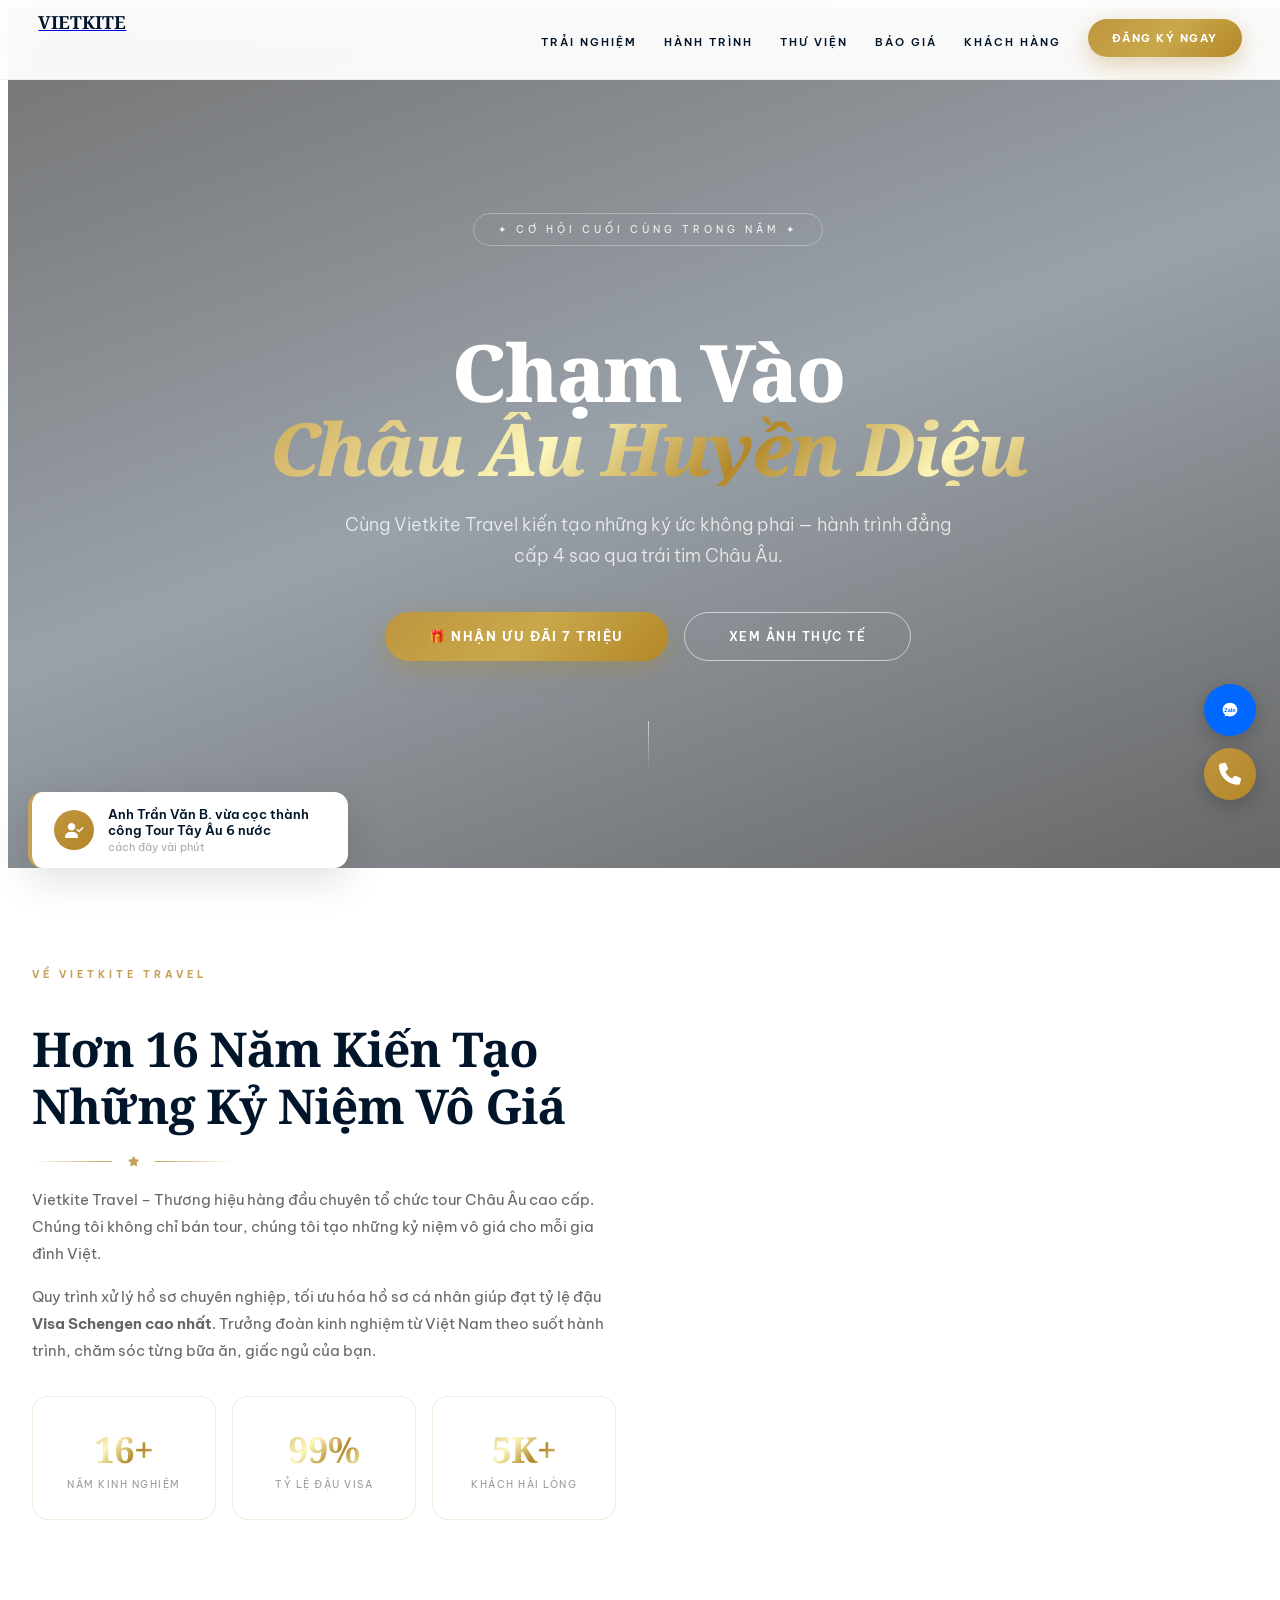
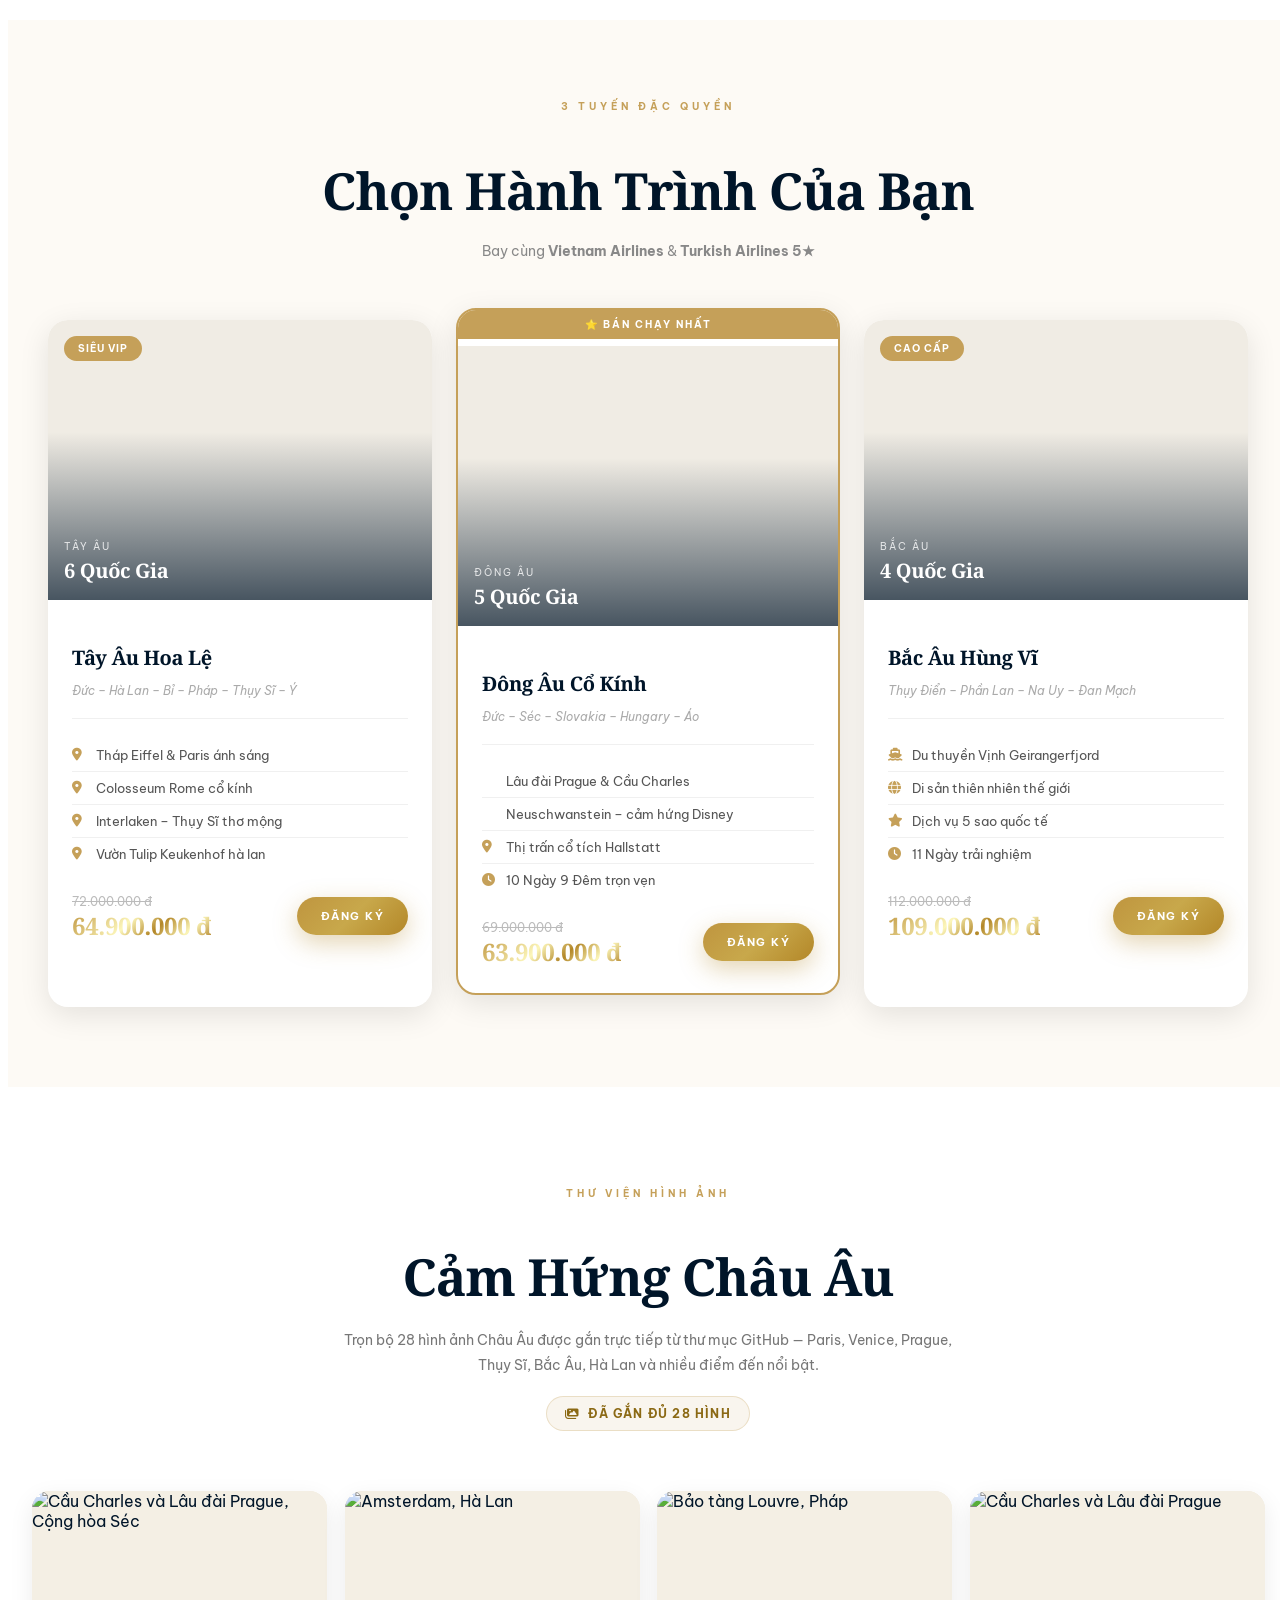
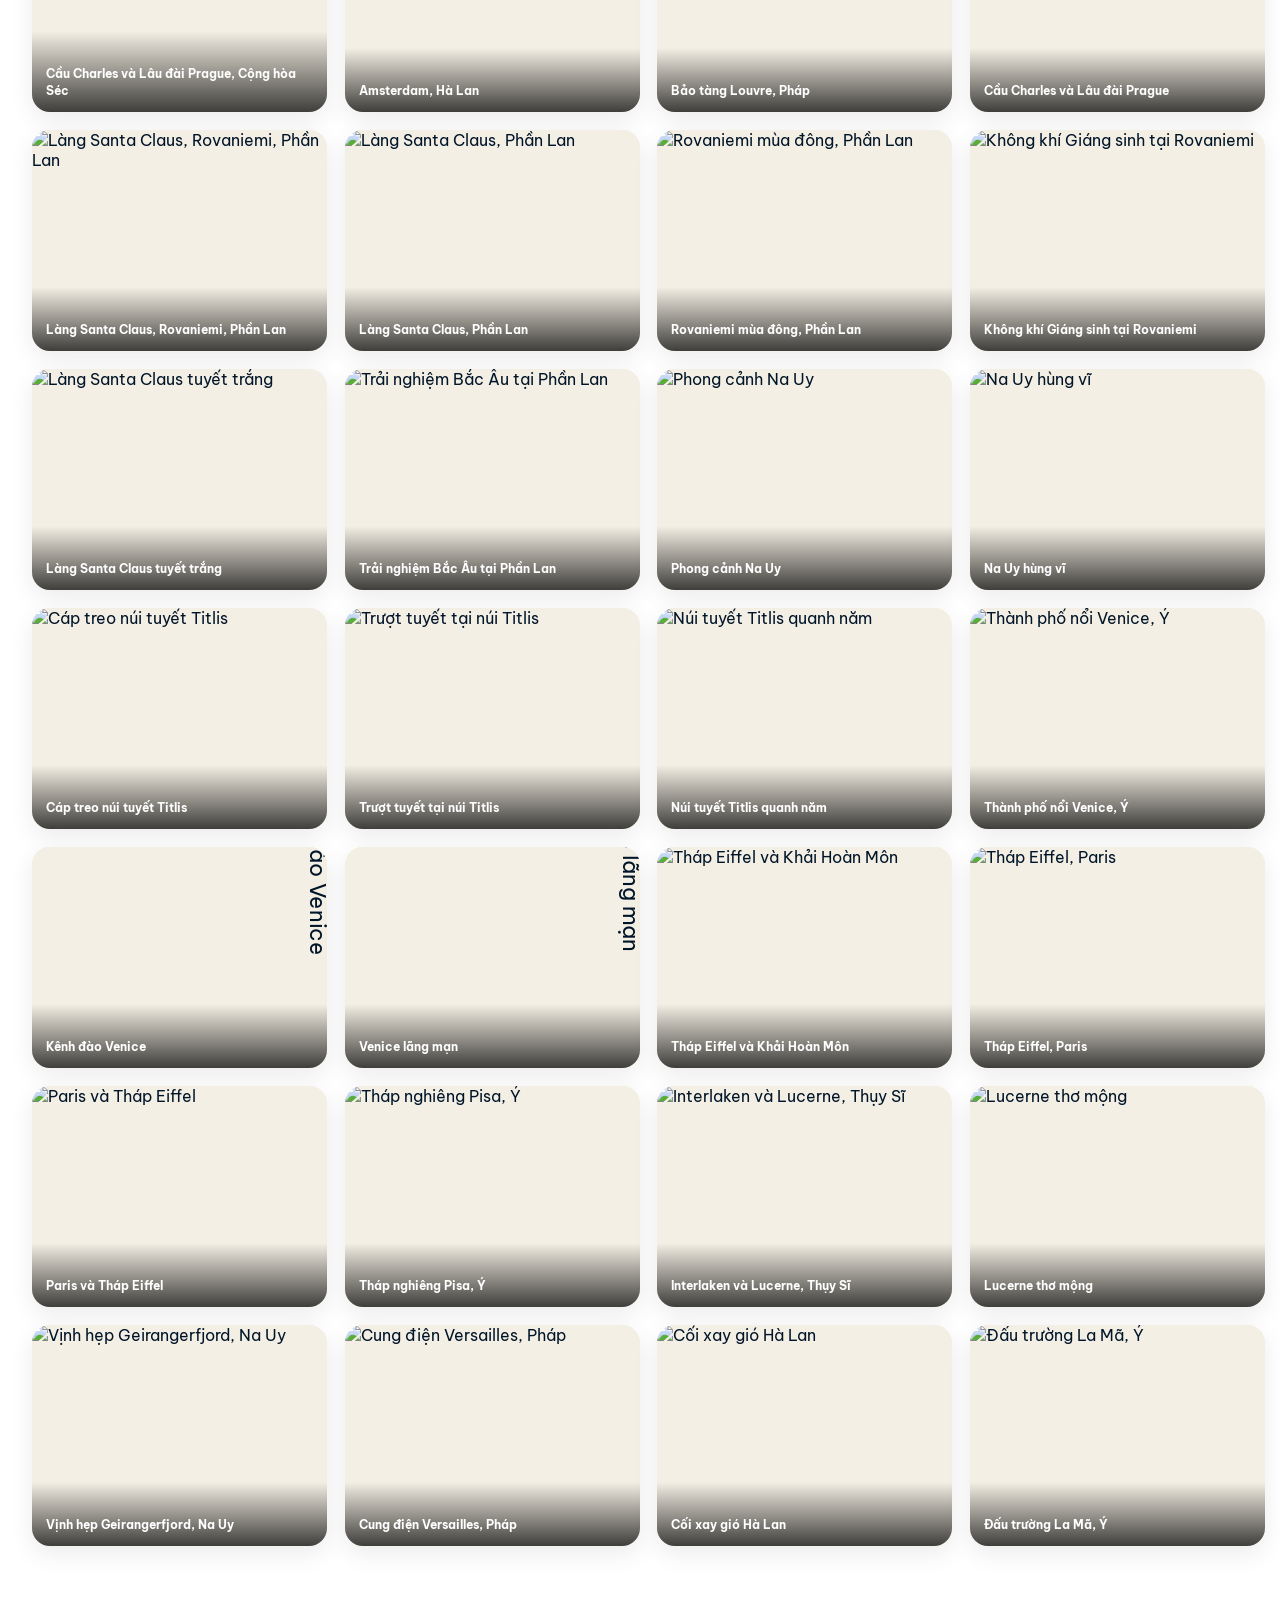
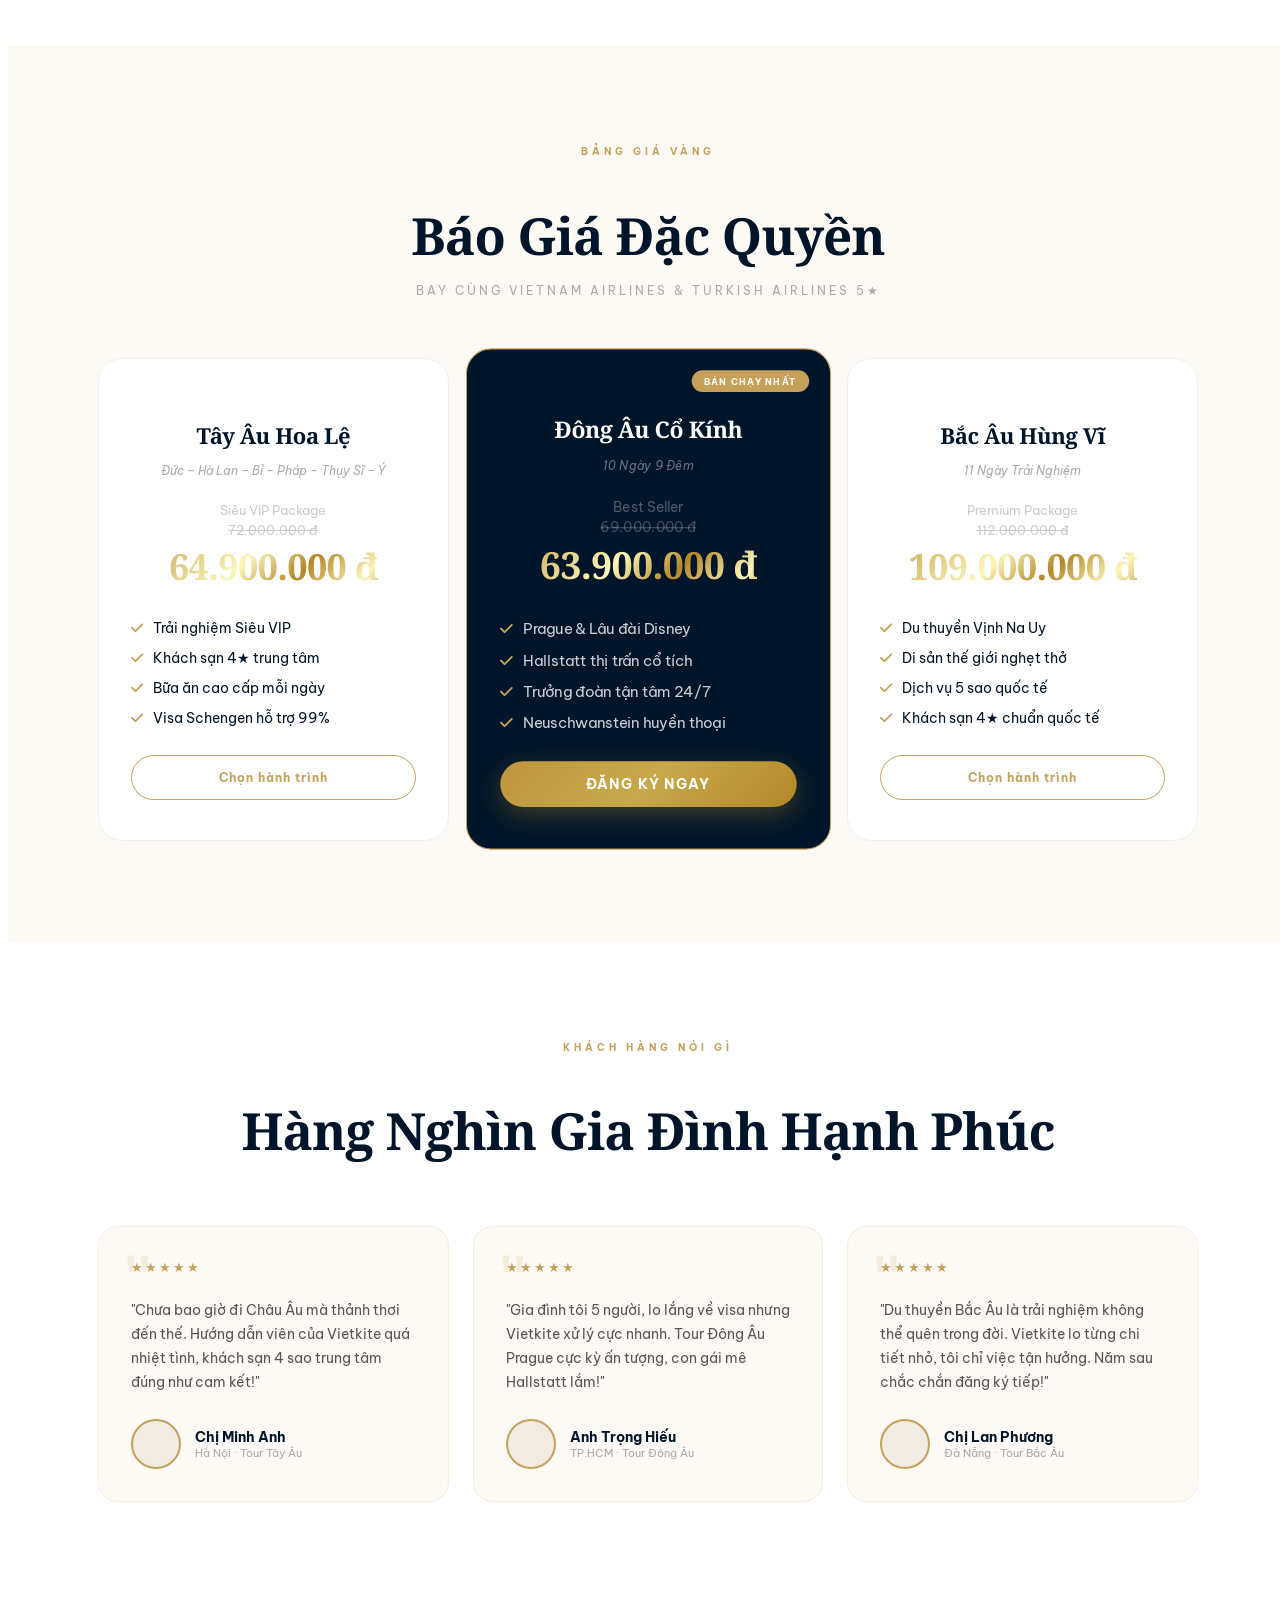
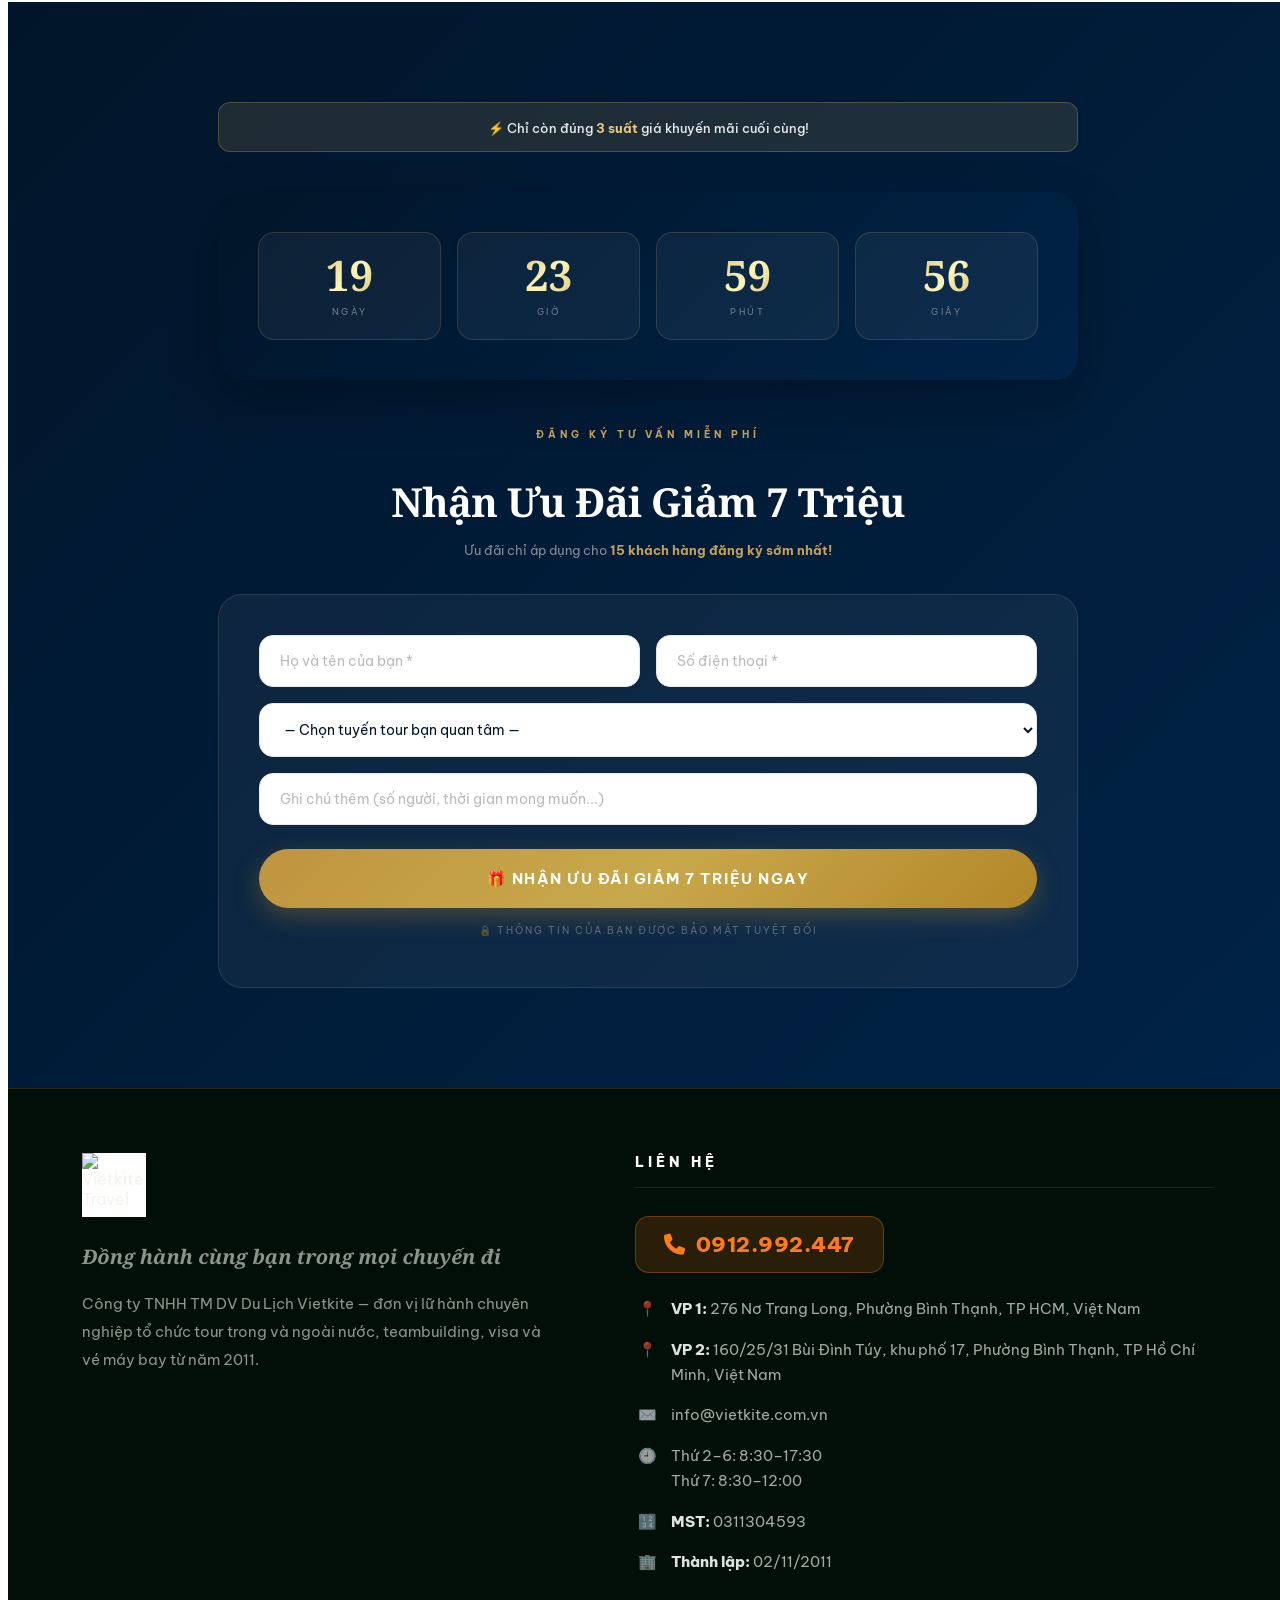
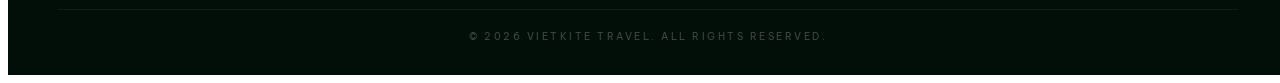
==== index.html @ 38dfaf88 "Update index.html" ====
<!DOCTYPE html>
<html lang="vi">
<head>
  <meta charset="UTF-8">
  <meta name="viewport" content="width=device-width, initial-scale=1.0">
  <title>Châu Âu Huyền Diệu | Vietkite Travel Luxury</title>
  <link rel="preconnect" href="https://fonts.googleapis.com">
  <link rel="preconnect" href="https://fonts.gstatic.com" crossorigin>
  <link href="https://fonts.googleapis.com/css2?family=Be+Vietnam+Pro:ital,wght@0,300;0,400;0,500;0,600;0,700;1,400;1,600&family=Noto+Serif:ital,wght@0,400;0,600;0,700;1,400;1,600&display=swap" rel="stylesheet">
  <link rel="stylesheet" href="https://cdnjs.cloudflare.com/ajax/libs/font-awesome/6.4.0/css/all.min.css">
  <link href="https://unpkg.com/aos@2.3.1/dist/aos.css" rel="stylesheet">
  <script src="https://cdn.tailwindcss.com"></script>

  <style>
    :root {
      --gold: #C5A059;
      --gold-light: #E8C97B;
      --gold-dark: #8B6914;
      --dark: #001529;
      --dark2: #002347;
      --cream: #FDFAF5;
    }

    * { scroll-behavior: smooth; }
    body { font-family: 'Be Vietnam Pro', Arial, sans-serif; background: #fff; color: var(--dark); overflow-x: hidden; }
    
    /* ──── TYPOGRAPHY ──── */
    .font-serif { font-family: 'Noto Serif', 'Be Vietnam Pro', serif; }
    .font-elegant { font-family: 'Noto Serif', 'Be Vietnam Pro', serif; }

    /* ──── GOLD TEXT GRADIENT ──── */
    .text-gold {
      background: linear-gradient(135deg, #BF953F 0%, #FCF6BA 40%, #B38728 60%, #FBF5B7 80%, #AA771C 100%);
      -webkit-background-clip: text;
      -webkit-text-fill-color: transparent;
      background-clip: text;
    }
    .text-gold-solid { color: var(--gold); }

    /* ──── BUTTONS ──── */
    .btn-gold {
      background: linear-gradient(135deg, #BF953F 0%, #C8A84B 50%, #B38728 100%);
      color: #fff;
      padding: 16px 44px;
      border-radius: 999px;
      font-weight: 700;
      font-size: 13px;
      letter-spacing: 1.5px;
      text-transform: uppercase;
      transition: all 0.4s ease;
      box-shadow: 0 8px 25px rgba(179,135,40,0.35);
      display: inline-block;
      cursor: pointer;
      border: none;
      text-decoration: none;
      position: relative;
      overflow: hidden;
    }
    .btn-gold::before {
      content: '';
      position: absolute; inset: 0;
      background: linear-gradient(135deg, #D4A84B, #E8C97B, #BF953F);
      opacity: 0;
      transition: opacity 0.4s;
    }
    .btn-gold:hover::before { opacity: 1; }
    .btn-gold:hover { transform: translateY(-3px); box-shadow: 0 15px 35px rgba(179,135,40,0.5); }
    .btn-gold span { position: relative; z-index: 1; }

    .btn-outline {
      padding: 16px 44px;
      border-radius: 999px;
      font-weight: 600;
      font-size: 12px;
      letter-spacing: 1.5px;
      text-transform: uppercase;
      transition: all 0.4s ease;
      border: 1.5px solid rgba(255,255,255,0.6);
      color: #fff;
      display: inline-block;
      cursor: pointer;
      text-decoration: none;
    }
    .btn-outline:hover { background: rgba(255,255,255,0.15); border-color: white; transform: translateY(-2px); }

    /* ──── NAV ──── */
    #nav {
      position: fixed; top: 0; left: 0; right: 0; z-index: 999;
      height: 80px;
      display: flex; align-items: center; justify-content: space-between;
      padding: 0 48px;
      background: rgba(255,255,255,0.95);
      backdrop-filter: blur(20px);
      border-bottom: 1px solid rgba(197,160,89,0.15);
      transition: all 0.4s;
    }
    #nav.scrolled { height: 68px; box-shadow: 0 8px 32px rgba(0,0,0,0.08); }
    .nav-link {
      font-size: 11px; font-weight: 600; letter-spacing: 2px; text-transform: uppercase;
      color: var(--dark); transition: color 0.3s; text-decoration: none; position: relative;
    }
    .nav-link::after {
      content: ''; position: absolute; bottom: -3px; left: 0; right: 0; height: 1px;
      background: var(--gold); transform: scaleX(0); transition: transform 0.3s; transform-origin: left;
    }
    .nav-link:hover { color: var(--gold); }
    .nav-link:hover::after { transform: scaleX(1); }

    /* ──── MOBILE MENU ──── */
    #mobile-menu {
      position: fixed; inset: 0; z-index: 998;
      background: var(--dark);
      display: flex; flex-direction: column; align-items: center; justify-content: center; gap: 36px;
      transform: translateX(100%);
      transition: transform 0.5s cubic-bezier(0.77,0,0.175,1);
    }
    #mobile-menu.open { transform: translateX(0); }
    .mobile-nav-link {
      font-family: 'Noto Serif', 'Be Vietnam Pro', serif;
      font-size: 28px; color: white; text-decoration: none;
      transition: color 0.3s; letter-spacing: 2px;
    }
    .mobile-nav-link:hover { color: var(--gold); }
    #hamburger { display: none; flex-direction: column; gap: 5px; cursor: pointer; z-index: 1000; }
    #hamburger span {
      display: block; width: 26px; height: 2px; background: var(--dark);
      transition: all 0.4s;
    }
    #hamburger.active span:nth-child(1) { transform: translateY(7px) rotate(45deg); }
    #hamburger.active span:nth-child(2) { opacity: 0; }
    #hamburger.active span:nth-child(3) { transform: translateY(-7px) rotate(-45deg); }
    #hamburger.active span { background: white; }
    @media (max-width: 1024px) {
      #hamburger { display: flex; }
      #nav-links { display: none; }
      #nav { padding: 0 24px; }
    }

    /* ──── HERO ──── */
    #hero {
      position: relative; height: 100vh; min-height: 700px;
      display: flex; align-items: center; justify-content: center;
      overflow: hidden;
    }
    #hero-bg {
      position: absolute; inset: 0;
      background: url('https://raw.githubusercontent.com/vinhomessaigonparkvsgp/chauau/main/CH%C3%82U%20%C3%82U/5.%20C%E1%BA%A7u%20Charles%20%26%20L%C3%A2u%20%C4%91%C3%A0i%20Prague%20%28C%E1%BB%99ng%20h%C3%B2a%20S%C3%A9c%29.jpg') center/cover no-repeat;
      transform: scale(1.08);
      animation: heroZoom 18s ease-in-out infinite alternate;
    }
    @keyframes heroZoom { from { transform: scale(1.08); } to { transform: scale(1.0); } }
    #hero-overlay {
      position: absolute; inset: 0;
      background: linear-gradient(160deg, rgba(0,0,0,0.55) 0%, rgba(0,21,41,0.4) 50%, rgba(0,0,0,0.6) 100%);
    }

    /* ──── ABOUT ──── */
    .stat-card {
      padding: 28px 24px; text-align: center;
      border: 1px solid rgba(197,160,89,0.2);
      border-radius: 16px;
      transition: all 0.4s;
      background: white;
    }
    .stat-card:hover { border-color: var(--gold); transform: translateY(-4px); box-shadow: 0 16px 40px rgba(197,160,89,0.15); }

    /* ──── TOURS ──── */
    .tour-card {
      border-radius: 20px; overflow: hidden;
      box-shadow: 0 8px 30px rgba(0,0,0,0.1);
      transition: all 0.5s ease;
      background: white;
      position: relative;
    }
    .tour-card:hover { transform: translateY(-8px); box-shadow: 0 24px 60px rgba(0,0,0,0.18); }
    .tour-card-img { position: relative; height: 280px; overflow: hidden; }
    .tour-card-img img {
      width: 100%; height: 100%; object-fit: cover;
      transition: transform 0.6s ease;
    }
    .tour-card:hover .tour-card-img img { transform: scale(1.08); }
    .tour-card-img-overlay {
      position: absolute; inset: 0;
      background: linear-gradient(to top, rgba(0,21,41,0.7) 0%, transparent 60%);
    }
    .tour-badge {
      position: absolute; top: 16px; left: 16px;
      background: var(--gold); color: white;
      font-size: 10px; font-weight: 700; letter-spacing: 1px; text-transform: uppercase;
      padding: 6px 14px; border-radius: 999px;
    }
    .tour-highlight {
      display: flex; align-items: center; gap: 8px;
      font-size: 13px; color: #555; padding: 8px 0;
      border-bottom: 1px solid #f0f0f0;
    }
    .tour-highlight:last-child { border-bottom: none; }
    .tour-highlight i { color: var(--gold); width: 16px; }

    /* ──── GALLERY ──── */
    .gallery-grid {
      columns: 2; column-gap: 12px;
    }
    @media (min-width: 640px) { .gallery-grid { columns: 3; } }
    @media (min-width: 1024px) { .gallery-grid { columns: 4; } }
    .gallery-item {
      break-inside: avoid; margin-bottom: 12px;
      border-radius: 12px; overflow: hidden;
      position: relative; cursor: pointer;
      transition: all 0.4s ease;
    }
    .gallery-item img {
      width: 100%; display: block;
      transition: all 0.5s ease;
    }
    .gallery-item-overlay {
      position: absolute; inset: 0;
      background: rgba(0,21,41,0);
      display: flex; align-items: center; justify-content: center;
      transition: all 0.4s;
    }
    .gallery-item-overlay i {
      color: white; font-size: 28px;
      opacity: 0; transform: scale(0.7);
      transition: all 0.4s;
    }
    .gallery-item:hover { transform: scale(1.01); box-shadow: 0 12px 35px rgba(0,0,0,0.2); }
    .gallery-item:hover .gallery-item-overlay { background: rgba(0,21,41,0.4); }
    .gallery-item:hover .gallery-item-overlay i { opacity: 1; transform: scale(1); }

    /* ──── LIGHTBOX ──── */
    #lightbox {
      display: none; position: fixed; inset: 0; z-index: 9999;
      background: rgba(0,0,0,0.95);
      align-items: center; justify-content: center;
    }
    #lightbox.active { display: flex; }
    #lightbox img {
      max-width: 90vw; max-height: 88vh;
      border-radius: 8px;
      object-fit: contain;
      animation: lbIn 0.3s ease;
    }
    @keyframes lbIn { from { opacity: 0; transform: scale(0.93); } to { opacity: 1; transform: scale(1); } }

    #lightbox img.lb-rotate {
      transform: rotate(90deg) scale(0.72);
      max-width: 88vh;
      max-height: 88vw;
    }

    #lb-close {
      position: absolute; top: 20px; right: 28px;
      color: white; font-size: 36px; cursor: pointer; line-height: 1;
      transition: color 0.3s; z-index: 2;
    }
    #lb-close:hover { color: var(--gold); }
    #lb-prev, #lb-next {
      position: absolute; top: 50%; transform: translateY(-50%);
      background: rgba(255,255,255,0.1); border: 1px solid rgba(255,255,255,0.2);
      color: white; width: 52px; height: 52px; border-radius: 50%;
      display: flex; align-items: center; justify-content: center;
      cursor: pointer; transition: all 0.3s; font-size: 18px;
    }
    #lb-prev { left: 20px; }
    #lb-next { right: 20px; }
    #lb-prev:hover, #lb-next:hover { background: var(--gold); border-color: var(--gold); }
    #lb-counter {
      position: absolute; bottom: 20px; left: 50%; transform: translateX(-50%);
      color: rgba(255,255,255,0.6); font-size: 13px; letter-spacing: 2px;
    }

    /* ──── PRICING ──── */
    .price-card {
      background: white; border: 1.5px solid #eee;
      border-radius: 24px; padding: 40px 32px;
      text-align: center; transition: all 0.4s;
      position: relative; overflow: hidden;
    }
    .price-card:hover { border-color: var(--gold); transform: translateY(-8px); box-shadow: 0 24px 60px rgba(197,160,89,0.15); }
    .price-card.featured { background: var(--dark); color: white; border-color: var(--gold); }
    .price-card.featured:hover { transform: translateY(-8px) scale(1.01); }
    .price-check { display: flex; align-items: center; gap: 10px; margin-bottom: 12px; font-size: 14px; text-align: left; }
    .price-check i { color: var(--gold); flex-shrink: 0; }

    /* ──── TESTIMONIALS ──── */
    .testimonial-card {
      background: var(--cream); border-radius: 20px;
      padding: 32px; position: relative;
      border: 1px solid rgba(197,160,89,0.15);
      transition: all 0.4s;
    }
    .testimonial-card:hover { transform: translateY(-4px); box-shadow: 0 16px 40px rgba(197,160,89,0.12); }
    .testimonial-card::before {
      content: '"'; position: absolute; top: 16px; left: 24px;
      font-family: 'Noto Serif', 'Be Vietnam Pro', serif; font-size: 72px;
      color: rgba(197,160,89,0.15); line-height: 1;
    }
    .star-rating { color: var(--gold); font-size: 13px; letter-spacing: 2px; }

    /* ──── COUNTDOWN ──── */
    .timer-box {
      background: linear-gradient(135deg, var(--dark) 0%, var(--dark2) 100%);
      border-radius: 24px; padding: 40px;
      display: grid; grid-template-columns: repeat(4, 1fr); gap: 16px;
      box-shadow: 0 20px 50px rgba(0,0,0,0.25);
    }
    .timer-unit {
      text-align: center; padding: 20px 12px;
      background: rgba(255,255,255,0.05);
      border: 1px solid rgba(197,160,89,0.2);
      border-radius: 16px;
    }
    .timer-num {
      font-size: 42px; font-weight: 700; display: block;
      background: linear-gradient(135deg, #BF953F, #FCF6BA, #B38728);
      -webkit-background-clip: text; -webkit-text-fill-color: transparent; background-clip: text;
      font-family: 'Noto Serif', 'Be Vietnam Pro', serif;
      line-height: 1.1;
    }
    .timer-label { font-size: 9px; text-transform: uppercase; letter-spacing: 2.5px; color: rgba(255,255,255,0.4); margin-top: 6px; }

    /* ──── BOOKING FORM ──── */
    .form-input {
      width: 100%; padding: 16px 20px;
      background: white; border: 1.5px solid #e8e8e8;
      border-radius: 14px; outline: none;
      font-family: 'Be Vietnam Pro', Arial, sans-serif; font-size: 14px;
      transition: border-color 0.3s, box-shadow 0.3s;
      color: var(--dark);
    }
    .form-input:focus { border-color: var(--gold); box-shadow: 0 0 0 3px rgba(197,160,89,0.15); }
    .form-input::placeholder { color: #bbb; }

    /* ──── SOCIAL PROOF ──── */
    #social-proof {
      position: fixed; bottom: 32px; left: 28px; z-index: 997;
      background: white; padding: 14px 22px;
      border-radius: 14px;
      box-shadow: 0 12px 40px rgba(0,0,0,0.12);
      display: flex; align-items: center; gap: 14px;
      border-left: 4px solid var(--gold);
      transform: translateX(-140%);
      transition: transform 0.6s cubic-bezier(0.68,-0.55,0.265,1.55);
      max-width: 320px;
    }
    #social-proof.show { transform: translateX(0); }
    .sp-icon {
      width: 40px; height: 40px; border-radius: 50%;
      background: linear-gradient(135deg, #BF953F, #B38728);
      display: flex; align-items: center; justify-content: center;
      color: white; font-size: 15px; flex-shrink: 0;
    }

    /* ──── FLOATING BUTTONS ──── */
    #float-btns {
      position: fixed; right: 24px; bottom: 100px; z-index: 997;
      display: flex; flex-direction: column; gap: 12px; align-items: center;
    }
    .float-btn {
      width: 52px; height: 52px; border-radius: 50%;
      display: flex; align-items: center; justify-content: center;
      color: white; font-size: 22px; cursor: pointer;
      transition: all 0.3s; text-decoration: none;
      box-shadow: 0 6px 20px rgba(0,0,0,0.2);
    }
    .float-btn:hover { transform: scale(1.1) translateY(-3px); }
    .float-zalo { background: #0068FF; }
    .float-phone { background: linear-gradient(135deg, #BF953F, #B38728); }

    /* ──── BACK TO TOP ──── */
    #back-top {
      position: fixed; right: 24px; bottom: 32px; z-index: 997;
      width: 46px; height: 46px; border-radius: 50%;
      background: var(--dark); color: white;
      display: flex; align-items: center; justify-content: center;
      cursor: pointer; transition: all 0.4s;
      box-shadow: 0 6px 20px rgba(0,0,0,0.2);
      opacity: 0; pointer-events: none;
    }
    #back-top.show { opacity: 1; pointer-events: all; }
    #back-top:hover { background: var(--gold); transform: translateY(-3px); }

    /* ──── DIVIDER ──── */
    .gold-divider {
      display: flex; align-items: center; gap: 16px; justify-content: center;
      margin: 16px 0;
    }
    .gold-divider::before, .gold-divider::after {
      content: ''; flex: 1; max-width: 80px; height: 1px;
      background: linear-gradient(to right, transparent, var(--gold));
    }
    .gold-divider::after { background: linear-gradient(to left, transparent, var(--gold)); }

    /* ──── FOOTER ──── */
    footer { background: var(--dark); color: white; }

    /* ──── IMAGE FALLBACK ──── */
    img { background-color: #f0ece4; }

    /* ──── SECTION LABEL ──── */
    .section-label {
      font-size: 10px; font-weight: 700; letter-spacing: 4px;
      text-transform: uppercase; color: var(--gold);
      margin-bottom: 12px; display: block;
    }

    /* ──── ANIMATIONS ──── */
    @keyframes pulse-ring {
      0% { transform: scale(1); opacity: 0.7; }
      100% { transform: scale(1.4); opacity: 0; }
    }
    .pulse-dot::before {
      content: ''; position: absolute; inset: -6px;
      border-radius: 50%; border: 2px solid var(--gold);
      animation: pulse-ring 1.5s ease-out infinite;
    }



    /* ──── VIETNAMESE FONT FIX ──── */
    html, body, input, select, textarea, button { font-family: 'Be Vietnam Pro', Arial, sans-serif; }
    .font-serif, .font-elegant { font-family: 'Noto Serif', 'Be Vietnam Pro', serif; }
    em, i { font-synthesis: none; }

    /* ──── UPDATED GALLERY ──── */
    .gallery-item { background: #f4efe4; box-shadow: 0 8px 24px rgba(0,0,0,0.08); }
    .gallery-item img { min-height: 190px; object-fit: cover; background: #f4efe4; }
    .gallery-caption {
      position: absolute; left: 0; right: 0; bottom: 0;
      padding: 34px 14px 12px;
      color: #fff;
      font-size: 12px; font-weight: 600; line-height: 1.45;
      background: linear-gradient(to top, rgba(0,0,0,0.74), rgba(0,0,0,0));
      opacity: 0; transform: translateY(10px); transition: all 0.35s ease;
    }
    .gallery-item:hover .gallery-caption { opacity: 1; transform: translateY(0); }
    .gallery-count-pill {
      display: inline-flex; align-items: center; gap: 8px;
      background: rgba(197,160,89,0.10);
      border: 1px solid rgba(197,160,89,0.28);
      color: var(--gold-dark);
      padding: 9px 18px; border-radius: 999px;
      font-size: 12px; font-weight: 700; letter-spacing: 1.2px; text-transform: uppercase;
      margin-top: 18px;
    }

    /* ──── UPDATED FOOTER ──── */
    .footer-vietkite {
      background: #020f08;
      color: #eef6ee;
      border-top: 1px solid rgba(197,160,89,0.18);
    }
    .footer-vietkite-wrap {
      max-width: 1180px; margin: 0 auto; padding: 64px 24px 34px;
      display: grid; grid-template-columns: 0.9fr 1.1fr; gap: 80px;
      align-items: start;
    }
    .footer-logo {
      width: 64px; height: 64px; object-fit: contain; background: #fff;
      display: block; margin-bottom: 24px;
    }
    .footer-slogan {
      font-family: 'Noto Serif', 'Be Vietnam Pro', serif;
      font-size: 20px; font-style: italic; font-weight: 700;
      color: rgba(238,246,238,0.58);
      margin-bottom: 18px; line-height: 1.55;
    }
    .footer-desc {
      color: rgba(238,246,238,0.58); line-height: 1.85; font-size: 15px; max-width: 500px;
    }
    .footer-heading {
      color: #fff; font-size: 14px; font-weight: 800; letter-spacing: 4px;
      text-transform: uppercase; padding-bottom: 16px; margin-bottom: 28px;
      border-bottom: 1px solid rgba(255,255,255,0.09);
    }
    .footer-phone {
      display: inline-flex; align-items: center; gap: 10px;
      background: rgba(111,62,10,0.36);
      border: 1px solid rgba(255,122,26,0.32);
      color: #ff7a1a; text-decoration: none;
      border-radius: 14px; padding: 14px 28px; margin-bottom: 24px;
      font-size: 21px; font-weight: 800; letter-spacing: .5px;
    }
    .footer-contact-list { display: grid; gap: 16px; }
    .footer-contact-row {
      display: grid; grid-template-columns: 24px 1fr; gap: 12px;
      color: rgba(238,246,238,0.68); font-size: 15px; line-height: 1.65;
    }
    .footer-contact-row .ico { text-align: center; opacity: .88; }
    .footer-contact-row strong { color: rgba(255,255,255,0.88); font-weight: 800; }
    .footer-bottom {
      max-width: 1180px; margin: 0 auto; padding: 20px 24px 32px;
      color: rgba(255,255,255,0.24); font-size: 10px; letter-spacing: 2.5px;
      text-transform: uppercase; border-top: 1px solid rgba(255,255,255,0.06);
      text-align: center;
    }
    @media (max-width: 768px) {
      .footer-vietkite-wrap { grid-template-columns: 1fr; gap: 42px; padding-top: 48px; }
      .footer-slogan { font-size: 18px; }
      .footer-phone { width: 100%; justify-content: center; font-size: 19px; }
      .gallery-caption { opacity: 1; transform: none; }
    }



    /* ──── FIX 2: CLEAN MOBILE MENU + NO VIETNAMESE FONT BREAK + HERO/GALLERY ──── */
    *, *::before, *::after { box-sizing: border-box; }

    html, body, input, select, textarea, button,
    .font-serif, .font-elegant,
    h1, h2, h3, h4, h5, h6,
    em, strong, .tour-card, .testimonial-card, .footer-slogan {
      font-family: 'Be Vietnam Pro', Arial, sans-serif !important;
      text-rendering: optimizeLegibility;
      -webkit-font-smoothing: antialiased;
      font-kerning: normal;
    }
    em { font-style: normal !important; }

    #nav {
      padding-left: clamp(22px, 3vw, 48px) !important;
      padding-right: clamp(22px, 3vw, 48px) !important;
    }
    #nav-links {
      gap: clamp(18px, 2.1vw, 36px) !important;
      white-space: nowrap;
    }
    #nav-links .btn-gold {
      padding: 12px 24px !important;
      min-width: 142px;
      text-align: center;
    }

    #hero {
      padding-top: 92px;
      min-height: 720px;
      height: 100svh;
    }
    #hero-bg {
      background-size: cover !important;
      background-position: center center !important;
      transform: none !important;
      animation: none !important;
    }
    #hero-content {
      transform: translateY(24px);
    }
    .hero-badge {
      margin-bottom: 22px !important;
      letter-spacing: 5px !important;
    }
    #hero-title {
      font-weight: 800 !important;
      letter-spacing: -0.055em;
      line-height: 1.02 !important;
      font-size: clamp(38px, 5.5vw, 76px) !important;
      text-wrap: balance;
    }
    #hero-title .hero-title-main,
    #hero-title .hero-title-gold {
      display: block;
    }
    #hero-title .hero-title-gold {
      font-size: .92em;
      white-space: nowrap;
      letter-spacing: -0.06em;
    }

    /* Gallery is now a stable responsive grid, so tall/rotated photos cannot break the layout */
    .gallery-grid {
      columns: unset !important;
      display: grid !important;
      grid-template-columns: repeat(4, minmax(0, 1fr));
      gap: 16px;
    }
    .gallery-item {
      break-inside: unset !important;
      margin-bottom: 0 !important;
      height: 255px;
      border-radius: 18px !important;
      overflow: hidden;
      isolation: isolate;
    }
    .gallery-item:nth-child(7n + 1) { grid-row: span 2; height: 526px; }
    .gallery-item:nth-child(9n + 4) { grid-column: span 2; }
    .gallery-img-wrap {
      width: 100%; height: 100%; overflow: hidden; background: #f4efe4;
    }
    .gallery-item img.gallery-img {
      width: 100%; height: 100%; min-height: 0 !important;
      object-fit: cover; display: block;
      transition: transform 0.55s ease, filter 0.55s ease;
    }
    .gallery-item:hover img.gallery-img { transform: scale(1.06); }
    .gallery-item.gallery-rotate img.gallery-img {
      width: 100%; height: 100%;
      transform: rotate(90deg) scale(1.38);
      object-fit: cover;
    }
    .gallery-item.gallery-rotate:hover img.gallery-img {
      transform: rotate(90deg) scale(1.46);
    }
    .gallery-caption {
      opacity: 1 !important;
      transform: none !important;
      font-size: 12px !important;
      font-weight: 700 !important;
      letter-spacing: 0 !important;
    }

    @media (max-width: 1180px) {
      .gallery-grid { grid-template-columns: repeat(3, minmax(0, 1fr)); }
      .gallery-item:nth-child(9n + 4) { grid-column: span 1; }
      #hero-title { font-size: clamp(40px, 7vw, 70px) !important; }
    }

    @media (max-width: 1024px) {
      #nav { height: 72px !important; padding: 0 20px !important; }
      #nav.scrolled { height: 64px !important; }
      #nav > a { height: 100% !important; padding: 8px 0 !important; }
      #nav-links { display: none !important; }
      #hamburger { display: flex !important; }
      #mobile-menu { z-index: 998; padding-top: 90px; }
      .mobile-nav-link {
        font-family: 'Be Vietnam Pro', Arial, sans-serif !important;
        font-size: 22px !important;
        font-weight: 700;
        text-transform: uppercase;
        letter-spacing: 3px;
      }
      #hero {
        padding-top: 72px;
        min-height: 720px;
      }
      #hero-content { transform: translateY(14px); }
      #hero-bg { background-position: center center !important; }
      .hero-badge { font-size: 9px !important; letter-spacing: 3px !important; }
    }

    @media (max-width: 720px) {
      .gallery-grid { grid-template-columns: repeat(2, minmax(0, 1fr)); gap: 12px; }
      .gallery-item, .gallery-item:nth-child(7n + 1) { height: 220px; grid-row: auto; }
      .gallery-item:nth-child(5n + 1) { grid-column: span 2; height: 260px; }
      #hero { min-height: 690px; }
      #hero-title {
        font-size: clamp(36px, 12.2vw, 58px) !important;
        letter-spacing: -0.065em;
      }
      #hero-title .hero-title-gold {
        white-space: normal;
        font-size: .92em;
      }
      #hero p { max-width: 92vw !important; }
      #hero .btn-gold, #hero .btn-outline {
        width: min(310px, 86vw);
        text-align: center;
      }
      #float-btns { right: 14px; bottom: 88px; }
      .float-btn { width: 50px; height: 50px; }
    }

    @media (max-width: 420px) {
      .gallery-grid { grid-template-columns: 1fr; }
      .gallery-item, .gallery-item:nth-child(5n + 1), .gallery-item:nth-child(7n + 1) {
        grid-column: span 1; height: 255px;
      }
      #hero-title { font-size: clamp(34px, 13vw, 50px) !important; }
      .hero-badge { max-width: 92vw; line-height: 1.6; }
    }




    /* ──── FIX 3: IOS MOBILE STABILITY + LUXURY VIETNAMESE SERIF + CLEAN GALLERY ──── */
    html {
      width: 100%;
      max-width: 100%;
      overflow-x: hidden !important;
      -webkit-text-size-adjust: 100%;
      overscroll-behavior-x: none;
    }
    body {
      width: 100%;
      max-width: 100%;
      min-width: 0;
      overflow-x: hidden !important;
      position: relative;
      touch-action: pan-y;
    }
    section, nav, footer, #hero, #mobile-menu, .footer-vietkite {
      max-width: 100vw !important;
      overflow-x: clip !important;
    }
    @supports not (overflow: clip) {
      section, nav, footer, #hero, #mobile-menu, .footer-vietkite { overflow-x: hidden !important; }
    }
    img, video, canvas, svg { max-width: 100%; }

    body, p, a, li, input, select, textarea, button,
    .nav-link, .mobile-nav-link, .btn-gold, .btn-outline,
    .tour-highlight, .price-check, .footer-contact-row, .gallery-caption {
      font-family: 'Be Vietnam Pro', Arial, sans-serif !important;
      -webkit-font-smoothing: antialiased;
      text-rendering: optimizeLegibility;
    }

    .font-serif, .font-elegant,
    h1, h2, h3, h4, h5, h6,
    #hero-title, #hero-title span,
    .tour-card h3, .price-card h3, .testimonial-card h3,
    .footer-slogan, .timer-num {
      font-family: 'Noto Serif', 'Times New Roman', serif !important;
      font-synthesis: none;
      -webkit-font-smoothing: antialiased;
      text-rendering: geometricPrecision;
      font-kerning: normal;
      word-break: keep-all;
      overflow-wrap: normal;
      hyphens: none;
    }

    h1, h2, h3, .font-serif, .font-elegant {
      letter-spacing: -0.018em !important;
    }

    #nav {
      width: 100% !important;
      left: 0 !important;
      right: 0 !important;
      overflow: hidden !important;
      transform: translateZ(0);
    }
    #nav-links {
      min-width: 0 !important;
      flex-wrap: nowrap !important;
    }

    #hero {
      height: auto !important;
      min-height: min(860px, 100svh) !important;
      padding-top: 98px !important;
      display: flex !important;
      align-items: center !important;
    }
    #hero-bg {
      background-size: cover !important;
      background-position: center center !important;
      transform: none !important;
      animation: none !important;
    }
    #hero-content {
      width: min(980px, calc(100vw - 32px)) !important;
      max-width: min(980px, calc(100vw - 32px)) !important;
      margin: 0 auto !important;
      padding-left: 16px !important;
      padding-right: 16px !important;
      transform: none !important;
    }
    .hero-badge {
      margin-top: 10px !important;
      margin-bottom: 22px !important;
      max-width: calc(100vw - 42px) !important;
      white-space: normal !important;
      line-height: 1.5 !important;
      letter-spacing: 4px !important;
    }
    #hero-title {
      max-width: 980px !important;
      margin-left: auto !important;
      margin-right: auto !important;
      margin-bottom: 24px !important;
      color: #fff !important;
      font-weight: 800 !important;
      line-height: 0.98 !important;
      font-size: clamp(46px, 6.2vw, 92px) !important;
      letter-spacing: -0.024em !important;
      text-wrap: balance;
    }
    #hero-title .hero-title-main,
    #hero-title .hero-title-gold {
      display: block !important;
      white-space: normal !important;
      letter-spacing: -0.024em !important;
    }
    #hero-title .hero-title-gold {
      font-style: italic !important;
      font-weight: 800 !important;
      font-size: .92em !important;
      line-height: 1.02 !important;
    }
    #hero p {
      max-width: min(620px, 92vw) !important;
      margin-left: auto !important;
      margin-right: auto !important;
    }

    /* Gallery: bỏ masonry/span để không còn lủng lổ, tất cả ảnh đều nằm trong card đều nhau */
    .gallery-grid {
      width: 100% !important;
      max-width: 100% !important;
      columns: unset !important;
      display: grid !important;
      grid-template-columns: repeat(4, minmax(0, 1fr)) !important;
      grid-auto-flow: row !important;
      gap: 18px !important;
      align-items: stretch !important;
    }
    .gallery-item,
    .gallery-item:nth-child(5n + 1),
    .gallery-item:nth-child(7n + 1),
    .gallery-item:nth-child(9n + 4) {
      grid-column: auto !important;
      grid-row: auto !important;
      width: 100% !important;
      height: auto !important;
      min-height: 0 !important;
      aspect-ratio: 4 / 3 !important;
      margin: 0 !important;
      border-radius: 18px !important;
      overflow: hidden !important;
      contain: paint;
    }
    .gallery-img-wrap {
      width: 100% !important;
      height: 100% !important;
      overflow: hidden !important;
      background: #f4efe4 !important;
    }
    .gallery-item img.gallery-img {
      width: 100% !important;
      height: 100% !important;
      min-height: 0 !important;
      object-fit: cover !important;
      object-position: center center !important;
      display: block !important;
    }
    .gallery-item.gallery-rotate img.gallery-img {
      width: 100% !important;
      height: 100% !important;
      transform: rotate(90deg) scale(1.38) !important;
      object-fit: cover !important;
    }
    .gallery-item.gallery-rotate:hover img.gallery-img {
      transform: rotate(90deg) scale(1.44) !important;
    }
    .gallery-caption {
      width: 100% !important;
      max-width: 100% !important;
      white-space: normal !important;
      overflow-wrap: anywhere !important;
      padding: 34px 14px 12px !important;
    }

    @media (max-width: 1180px) {
      .gallery-grid { grid-template-columns: repeat(3, minmax(0, 1fr)) !important; }
      #hero-title { font-size: clamp(44px, 7.2vw, 76px) !important; }
    }

    @media (max-width: 1024px) {
      #nav {
        height: 66px !important;
        padding: 0 16px !important;
      }
      #nav.scrolled { height: 62px !important; }
      #nav > a {
        height: 58px !important;
        max-width: 86px !important;
        flex-shrink: 0 !important;
        padding: 7px 0 !important;
      }
      #nav > a img { height: 100% !important; width: auto !important; }
      #nav-links { display: none !important; visibility: hidden !important; }
      #hamburger {
        display: flex !important;
        margin-left: auto !important;
        width: 42px !important;
        height: 42px !important;
        align-items: center !important;
        justify-content: center !important;
      }
      #mobile-menu {
        width: 100dvw !important;
        max-width: 100dvw !important;
        padding: 92px 24px 38px !important;
        gap: 24px !important;
        overflow: hidden auto !important;
      }
      #mobile-menu.open { transform: translate3d(0,0,0) !important; }
      .mobile-nav-link {
        font-size: clamp(20px, 6vw, 30px) !important;
        line-height: 1.15 !important;
        letter-spacing: 2px !important;
        text-align: center !important;
      }
      #hero {
        min-height: 720px !important;
        padding-top: 78px !important;
      }
      #hero-bg { background-position: center center !important; }
      #hero-title {
        font-size: clamp(44px, 10vw, 76px) !important;
        line-height: 1 !important;
      }
      .hero-badge { letter-spacing: 3px !important; }
    }

    @media (max-width: 900px) {
      .about-grid, .tours-grid, .pricing-grid, .testimonials-grid, .footer-grid,
      .form-row {
        display: grid !important;
        grid-template-columns: 1fr !important;
        gap: 24px !important;
      }
      .tour-card, .price-card, .testimonial-card {
        width: 100% !important;
        max-width: 100% !important;
        transform: none !important;
      }
      .timer-box {
        grid-template-columns: repeat(2, minmax(0, 1fr)) !important;
        padding: 24px !important;
      }
      .stat-card { min-width: 0 !important; }
      [data-aos^="fade"], [data-aos^="zoom"] {
        transform: none !important;
      }
    }

    @media (max-width: 720px) {
      section { padding-left: 18px !important; padding-right: 18px !important; }
      #hero {
        min-height: 700px !important;
        padding-left: 0 !important;
        padding-right: 0 !important;
      }
      #hero-content {
        width: min(100%, calc(100vw - 20px)) !important;
        max-width: calc(100vw - 20px) !important;
        padding-left: 10px !important;
        padding-right: 10px !important;
      }
      #hero-title {
        font-size: clamp(39px, 12.5vw, 58px) !important;
        letter-spacing: -0.02em !important;
      }
      #hero-title .hero-title-gold {
        font-size: .86em !important;
        letter-spacing: -0.02em !important;
      }
      #hero p {
        font-size: 14px !important;
        line-height: 1.65 !important;
      }
      #hero .btn-gold, #hero .btn-outline {
        width: min(320px, calc(100vw - 54px)) !important;
        max-width: 100% !important;
        padding: 15px 20px !important;
        text-align: center !important;
      }
      .gallery-grid {
        grid-template-columns: repeat(2, minmax(0, 1fr)) !important;
        gap: 12px !important;
      }
      .gallery-item,
      .gallery-item:nth-child(5n + 1),
      .gallery-item:nth-child(7n + 1),
      .gallery-item:nth-child(9n + 4) {
        aspect-ratio: 1 / 1 !important;
        border-radius: 14px !important;
      }
      .gallery-caption { font-size: 11px !important; padding: 30px 10px 10px !important; }
      #social-proof {
        left: 12px !important;
        right: 12px !important;
        bottom: 16px !important;
        max-width: calc(100vw - 24px) !important;
        width: auto !important;
      }
      #float-btns { right: 12px !important; bottom: 86px !important; }
      .float-btn { width: 48px !important; height: 48px !important; }
      #back-top { right: 12px !important; bottom: 24px !important; }
      #lb-prev, #lb-next { width: 42px !important; height: 42px !important; }
      #lb-prev { left: 10px !important; }
      #lb-next { right: 10px !important; }
    }

    @media (max-width: 430px) {
      #nav { padding: 0 12px !important; }
      #hero { min-height: 680px !important; }
      .hero-badge {
        font-size: 8px !important;
        letter-spacing: 2px !important;
        padding-left: 14px !important;
        padding-right: 14px !important;
      }
      #hero-title { font-size: clamp(36px, 13vw, 50px) !important; }
      #hero-title .hero-title-gold { font-size: .84em !important; }
      .gallery-grid { grid-template-columns: 1fr !important; }
      .gallery-item,
      .gallery-item:nth-child(5n + 1),
      .gallery-item:nth-child(7n + 1),
      .gallery-item:nth-child(9n + 4) {
        aspect-ratio: 4 / 3 !important;
      }
      .timer-num { font-size: 32px !important; }
    }

    /* ──── SCROLLBAR ──── */
    ::-webkit-scrollbar { width: 6px; }
    ::-webkit-scrollbar-track { background: #f1f1f1; }
    ::-webkit-scrollbar-thumb { background: var(--gold); border-radius: 3px; }
  </style>
</head>
<body>

<!-- ══════════════════════════════════════════
     LIGHTBOX
══════════════════════════════════════════ -->
<div id="lightbox" role="dialog" aria-modal="true">
  <span id="lb-close" onclick="closeLightbox()" aria-label="Đóng">&times;</span>
  <button id="lb-prev" onclick="lbNav(-1)" aria-label="Ảnh trước"><i class="fas fa-chevron-left"></i></button>
  <img id="lb-img" src="" alt="Gallery">
  <button id="lb-next" onclick="lbNav(1)" aria-label="Ảnh tiếp theo"><i class="fas fa-chevron-right"></i></button>
  <div id="lb-counter"></div>
</div>

<!-- ══════════════════════════════════════════
     MOBILE MENU
══════════════════════════════════════════ -->
<div id="mobile-menu">
  <a href="#about" class="mobile-nav-link" onclick="closeMobile()">Trải nghiệm</a>
  <a href="#tours" class="mobile-nav-link" onclick="closeMobile()">Hành trình</a>
  <a href="#gallery" class="mobile-nav-link" onclick="closeMobile()">Thư viện</a>
  <a href="#pricing" class="mobile-nav-link" onclick="closeMobile()">Báo giá</a>
  <a href="#testimonials" class="mobile-nav-link" onclick="closeMobile()">Khách hàng</a>
  <a href="#booking" class="btn-gold mt-4" onclick="closeMobile()"><span>Đăng ký ngay</span></a>
</div>

<!-- ══════════════════════════════════════════
     NAV
══════════════════════════════════════════ -->
<nav id="nav">
  <a href="#" style="height:100%;padding:10px 0;display:block;">
    <img src="https://vietkite.com.vn/wp-content/uploads/2024/12/logo-cty-canh-dieu-viet-vietkite.jpg" 
         style="height:100%;object-fit:contain;display:block;" alt="Vietkite Travel"
         onerror="this.style.display='none';this.nextElementSibling.style.display='block'">
    <span style="display:none;font-family:'Noto Serif','Be Vietnam Pro',serif;font-size:18px;font-weight:700;color:var(--dark)">VIETKITE</span>
  </a>
  <ul id="nav-links" style="display:flex;gap:36px;list-style:none;margin:0;padding:0;align-items:center;">
    <li><a href="#about" class="nav-link">Trải nghiệm</a></li>
    <li><a href="#tours" class="nav-link">Hành trình</a></li>
    <li><a href="#gallery" class="nav-link">Thư viện</a></li>
    <li><a href="#pricing" class="nav-link">Báo giá</a></li>
    <li><a href="#testimonials" class="nav-link">Khách hàng</a></li>
    <li><a href="#booking" class="btn-gold" style="padding:12px 28px;font-size:11px;"><span>Đăng ký ngay</span></a></li>
  </ul>
  <div id="hamburger" onclick="toggleMenu()" aria-label="Menu">
    <span></span><span></span><span></span>
  </div>
</nav>

<!-- ══════════════════════════════════════════
     SOCIAL PROOF POPUP
══════════════════════════════════════════ -->
<div id="social-proof">
  <div class="sp-icon"><i class="fas fa-user-check"></i></div>
  <div>
    <p id="sp-text" style="font-size:13px;font-weight:600;color:var(--dark);margin:0 0 2px;"></p>
    <p style="font-size:11px;color:#aaa;margin:0;">cách đây vài phút</p>
  </div>
</div>

<!-- ══════════════════════════════════════════
     HERO
══════════════════════════════════════════ -->
<section id="hero">
  <div id="hero-bg"></div>
  <div id="hero-overlay"></div>
  <div id="hero-content" style="position:relative;z-index:10;text-align:center;padding:0 24px;max-width:920px;margin:0 auto;">
    <div class="hero-badge" data-aos="fade-down" style="display:inline-block;margin-bottom:24px;padding:8px 24px;border:1px solid rgba(255,255,255,0.3);backdrop-filter:blur(8px);border-radius:999px;color:rgba(255,255,255,0.9);font-size:10px;letter-spacing:4px;text-transform:uppercase;">
      ✦ Cơ hội cuối cùng trong năm ✦
    </div>
    <h1 id="hero-title" data-aos="zoom-in" data-aos-delay="150" class="font-serif" style="font-size:clamp(42px,8vw,90px);color:white;line-height:1.1;margin-bottom:20px;font-weight:700;">
      <span class="hero-title-main">Chạm Vào</span>
      <span class="hero-title-gold text-gold">Châu Âu Huyền Diệu</span>
    </h1>
    <p data-aos="fade-up" data-aos-delay="300" style="color:rgba(255,255,255,0.8);font-size:clamp(14px,2vw,18px);font-weight:300;line-height:1.7;max-width:580px;margin:0 auto 40px;">
      Cùng Vietkite Travel kiến tạo những ký ức không phai — hành trình đẳng cấp 4 sao qua trái tim Châu Âu.
    </p>
    <div data-aos="fade-up" data-aos-delay="450" style="display:flex;gap:16px;justify-content:center;flex-wrap:wrap;">
      <a href="#booking" class="btn-gold"><span>🎁 Nhận ưu đãi 7 triệu</span></a>
      <a href="#gallery" class="btn-outline">Xem ảnh thực tế</a>
    </div>
    <!-- Scroll indicator -->
    <div data-aos="fade-up" data-aos-delay="700" style="margin-top:60px;">
      <div style="width:1px;height:50px;background:linear-gradient(to bottom,rgba(255,255,255,0.6),transparent);margin:0 auto;"></div>
    </div>
  </div>
</section>

<!-- ══════════════════════════════════════════
     ABOUT / WHY VIETKITE
══════════════════════════════════════════ -->
<section id="about" style="padding:100px 24px;max-width:1200px;margin:0 auto;">
  <div style="display:grid;grid-template-columns:1fr 1fr;gap:64px;align-items:center;" class="about-grid">
    <div data-aos="fade-right">
      <span class="section-label">Về Vietkite Travel</span>
      <h2 class="font-serif" style="font-size:clamp(28px,4vw,48px);line-height:1.2;margin-bottom:20px;">
        Hơn 16 Năm Kiến Tạo<br>Những Kỷ Niệm Vô Giá
      </h2>
      <div class="gold-divider" style="justify-content:flex-start;margin:20px 0;"><i class="fas fa-star" style="color:var(--gold);font-size:10px;"></i></div>
      <p style="color:#666;line-height:1.8;margin-bottom:16px;font-size:15px;">
        Vietkite Travel – Thương hiệu hàng đầu chuyên tổ chức tour Châu Âu cao cấp. Chúng tôi không chỉ bán tour, chúng tôi tạo những kỷ niệm vô giá cho mỗi gia đình Việt.
      </p>
      <p style="color:#666;line-height:1.8;margin-bottom:32px;font-size:15px;">
        Quy trình xử lý hồ sơ chuyên nghiệp, tối ưu hóa hồ sơ cá nhân giúp đạt tỷ lệ đậu <strong>Visa Schengen cao nhất</strong>. Trưởng đoàn kinh nghiệm từ Việt Nam theo suốt hành trình, chăm sóc từng bữa ăn, giấc ngủ của bạn.
      </p>
      <div style="display:grid;grid-template-columns:1fr 1fr 1fr;gap:16px;">
        <div class="stat-card">
          <div class="font-serif text-gold" style="font-size:36px;font-weight:700;margin-bottom:4px;">16+</div>
          <div style="font-size:10px;text-transform:uppercase;letter-spacing:1.5px;color:#999;">Năm kinh nghiệm</div>
        </div>
        <div class="stat-card">
          <div class="font-serif text-gold" style="font-size:36px;font-weight:700;margin-bottom:4px;">99%</div>
          <div style="font-size:10px;text-transform:uppercase;letter-spacing:1.5px;color:#999;">Tỷ lệ đậu Visa</div>
        </div>
        <div class="stat-card">
          <div class="font-serif text-gold" style="font-size:36px;font-weight:700;margin-bottom:4px;">5K+</div>
          <div style="font-size:10px;text-transform:uppercase;letter-spacing:1.5px;color:#999;">Khách hài lòng</div>
        </div>
      </div>
    </div>
    <div data-aos="fade-left" style="display:grid;grid-template-columns:1fr 1fr;gap:12px;align-items:start;">
      <img src="https://raw.githubusercontent.com/vinhomessaigonparkvsgp/chauau/main/CH%C3%82U%20%C3%82U/Amsterdam%20h%C3%A0%20lan.jpg" 
           style="width:100%;border-radius:16px;box-shadow:0 16px 40px rgba(0,0,0,0.15);margin-top:40px;display:block;"
           alt="Vietkite Travel Châu Âu" loading="lazy"
           onerror="this.src='https://via.placeholder.com/400x500/C5A059/ffffff?text=Châu+Âu'">
      <img src="https://raw.githubusercontent.com/vinhomessaigonparkvsgp/chauau/main/CH%C3%82U%20%C3%82U/B%E1%BA%A3o%20t%C3%A0ng%20Louvre%20-%20PH%C3%81P.jpg" 
           style="width:100%;border-radius:16px;box-shadow:0 16px 40px rgba(0,0,0,0.15);display:block;"
           alt="Vietkite Travel Châu Âu" loading="lazy"
           onerror="this.src='https://via.placeholder.com/400x500/C5A059/ffffff?text=Châu+Âu'">
    </div>
  </div>
</section>

<!-- ══════════════════════════════════════════
     TOURS / HÀNH TRÌNH
══════════════════════════════════════════ -->
<section id="tours" style="padding:80px 24px;background:var(--cream);">
  <div style="max-width:1200px;margin:0 auto;">
    <div style="text-align:center;margin-bottom:60px;" data-aos="fade-up">
      <span class="section-label">3 Tuyến Đặc Quyền</span>
      <h2 class="font-serif" style="font-size:clamp(28px,4vw,52px);margin-bottom:16px;">Chọn Hành Trình Của Bạn</h2>
      <p style="color:#888;font-size:14px;max-width:500px;margin:0 auto;">Bay cùng <strong>Vietnam Airlines</strong> & <strong>Turkish Airlines 5★</strong></p>
    </div>
    <div style="display:grid;grid-template-columns:repeat(3,1fr);gap:24px;" class="tours-grid">
      
      <!-- Tour 1: Tây Âu -->
      <div class="tour-card" data-aos="fade-up" data-aos-delay="0">
        <div class="tour-card-img">
          <img src="https://raw.githubusercontent.com/vinhomessaigonparkvsgp/chauau/main/CH%C3%82U%20%C3%82U/Th%C3%A1p%20Eiffel%20va%20kh%E1%BA%A3i%20ho%C3%A0n%20m%C3%B4n.jpg" 
               alt="Tây Âu Hoa Lệ" loading="lazy"
               onerror="this.src='https://via.placeholder.com/600x400/C5A059/fff?text=Tây+Âu'">
          <div class="tour-card-img-overlay"></div>
          <span class="tour-badge">Siêu Vip</span>
          <div style="position:absolute;bottom:16px;left:16px;color:white;">
            <div style="font-size:10px;letter-spacing:2px;text-transform:uppercase;opacity:0.8;margin-bottom:4px;">Tây Âu</div>
            <div class="font-serif" style="font-size:20px;font-weight:700;">6 Quốc Gia</div>
          </div>
        </div>
        <div style="padding:24px;">
          <h3 class="font-serif" style="font-size:20px;margin-bottom:4px;">Tây Âu Hoa Lệ</h3>
          <p style="color:#aaa;font-size:12px;font-style:italic;margin-bottom:20px;">Đức – Hà Lan – Bỉ – Pháp – Thụy Sĩ – Ý</p>
          <div style="border-top:1px solid #f0f0f0;padding-top:20px;margin-bottom:20px;">
            <div class="tour-highlight"><i class="fas fa-map-marker-alt"></i><span>Tháp Eiffel & Paris ánh sáng</span></div>
            <div class="tour-highlight"><i class="fas fa-map-marker-alt"></i><span>Colosseum Rome cổ kính</span></div>
            <div class="tour-highlight"><i class="fas fa-map-marker-alt"></i><span>Interlaken – Thụy Sĩ thơ mộng</span></div>
            <div class="tour-highlight"><i class="fas fa-map-marker-alt"></i><span>Vườn Tulip Keukenhof hà lan</span></div>
          </div>
          <div style="display:flex;align-items:center;justify-content:space-between;">
            <div>
              <span style="text-decoration:line-through;color:#bbb;font-size:12px;">72.000.000 đ</span>
              <div class="font-serif text-gold" style="font-size:24px;font-weight:700;">64.900.000 đ</div>
            </div>
            <a href="#booking" class="btn-gold" style="padding:12px 24px;font-size:11px;"><span>Đăng ký</span></a>
          </div>
        </div>
      </div>

      <!-- Tour 2: Đông Âu (FEATURED) -->
      <div class="tour-card" data-aos="fade-up" data-aos-delay="100" style="border:2px solid var(--gold);transform:translateY(-12px);">
        <div style="position:absolute;top:0;left:0;right:0;background:var(--gold);color:white;text-align:center;padding:8px;font-size:10px;font-weight:700;letter-spacing:2px;text-transform:uppercase;z-index:2;">
          ⭐ Bán Chạy Nhất
        </div>
        <div class="tour-card-img" style="margin-top:36px;">
          <img src="https://raw.githubusercontent.com/vinhomessaigonparkvsgp/chauau/main/CH%C3%82U%20%C3%82U/5.%20C%E1%BA%A7u%20Charles%20%26%20L%C3%A2u%20%C4%91%C3%A0i%20Prague%20%28C%E1%BB%99ng%20h%C3%B2a%20S%C3%A9c%29.jpg" 
               alt="Đông Âu Cổ Kính" loading="lazy"
               onerror="this.src='https://via.placeholder.com/600x400/001529/C5A059?text=Đông+Âu'">
          <div class="tour-card-img-overlay"></div>
          <div style="position:absolute;bottom:16px;left:16px;color:white;">
            <div style="font-size:10px;letter-spacing:2px;text-transform:uppercase;opacity:0.8;margin-bottom:4px;">Đông Âu</div>
            <div class="font-serif" style="font-size:20px;font-weight:700;">5 Quốc Gia</div>
          </div>
        </div>
        <div style="padding:24px;">
          <h3 class="font-serif" style="font-size:20px;margin-bottom:4px;">Đông Âu Cổ Kính</h3>
          <p style="color:#aaa;font-size:12px;font-style:italic;margin-bottom:20px;">Đức – Séc – Slovakia – Hungary – Áo</p>
          <div style="border-top:1px solid #f0f0f0;padding-top:20px;margin-bottom:20px;">
            <div class="tour-highlight"><i class="fas fa-castle"></i><span>Lâu đài Prague & Cầu Charles</span></div>
            <div class="tour-highlight"><i class="fas fa-castle"></i><span>Neuschwanstein – cảm hứng Disney</span></div>
            <div class="tour-highlight"><i class="fas fa-map-marker-alt"></i><span>Thị trấn cổ tích Hallstatt</span></div>
            <div class="tour-highlight"><i class="fas fa-clock"></i><span>10 Ngày 9 Đêm trọn vẹn</span></div>
          </div>
          <div style="display:flex;align-items:center;justify-content:space-between;">
            <div>
              <span style="text-decoration:line-through;color:#bbb;font-size:12px;">69.000.000 đ</span>
              <div class="font-serif text-gold" style="font-size:24px;font-weight:700;">63.900.000 đ</div>
            </div>
            <a href="#booking" class="btn-gold" style="padding:12px 24px;font-size:11px;"><span>Đăng ký</span></a>
          </div>
        </div>
      </div>

      <!-- Tour 3: Bắc Âu -->
      <div class="tour-card" data-aos="fade-up" data-aos-delay="200">
        <div class="tour-card-img">
          <img src="https://raw.githubusercontent.com/vinhomessaigonparkvsgp/chauau/main/CH%C3%82U%20%C3%82U/V%E1%BB%8Bnh%20h%E1%BA%B9p%20Geirangerfjord%20%28Na%20Uy%29.jpg" 
               alt="Bắc Âu Hùng Vĩ" loading="lazy"
               onerror="this.src='https://via.placeholder.com/600x400/C5A059/fff?text=Bắc+Âu'">
          <div class="tour-card-img-overlay"></div>
          <span class="tour-badge">Cao cấp</span>
          <div style="position:absolute;bottom:16px;left:16px;color:white;">
            <div style="font-size:10px;letter-spacing:2px;text-transform:uppercase;opacity:0.8;margin-bottom:4px;">Bắc Âu</div>
            <div class="font-serif" style="font-size:20px;font-weight:700;">4 Quốc Gia</div>
          </div>
        </div>
        <div style="padding:24px;">
          <h3 class="font-serif" style="font-size:20px;margin-bottom:4px;">Bắc Âu Hùng Vĩ</h3>
          <p style="color:#aaa;font-size:12px;font-style:italic;margin-bottom:20px;">Thụy Điển – Phần Lan – Na Uy – Đan Mạch</p>
          <div style="border-top:1px solid #f0f0f0;padding-top:20px;margin-bottom:20px;">
            <div class="tour-highlight"><i class="fas fa-ship"></i><span>Du thuyền Vịnh Geirangerfjord</span></div>
            <div class="tour-highlight"><i class="fas fa-globe"></i><span>Di sản thiên nhiên thế giới</span></div>
            <div class="tour-highlight"><i class="fas fa-star"></i><span>Dịch vụ 5 sao quốc tế</span></div>
            <div class="tour-highlight"><i class="fas fa-clock"></i><span>11 Ngày trải nghiệm</span></div>
          </div>
          <div style="display:flex;align-items:center;justify-content:space-between;">
            <div>
              <span style="text-decoration:line-through;color:#bbb;font-size:12px;">112.000.000 đ</span>
              <div class="font-serif text-gold" style="font-size:24px;font-weight:700;">109.000.000 đ</div>
            </div>
            <a href="#booking" class="btn-gold" style="padding:12px 24px;font-size:11px;"><span>Đăng ký</span></a>
          </div>
        </div>
      </div>
    </div>
  </div>
</section>

<!-- ══════════════════════════════════════════
     GALLERY (28 HÌNH + LIGHTBOX)
══════════════════════════════════════════ -->
<section id="gallery" style="padding:100px 24px;background:white;">
  <div style="max-width:1400px;margin:0 auto;">
    <div style="text-align:center;margin-bottom:60px;" data-aos="fade-up">
      <span class="section-label">Thư Viện Hình Ảnh</span>
      <h2 class="font-serif" style="font-size:clamp(28px,4vw,56px);margin-bottom:16px;">Cảm Hứng Châu Âu</h2>
      <p style="color:#777;font-size:14px;line-height:1.8;max-width:620px;margin:0 auto;">Trọn bộ 28 hình ảnh Châu Âu được gắn trực tiếp từ thư mục GitHub — Paris, Venice, Prague, Thụy Sĩ, Bắc Âu, Hà Lan và nhiều điểm đến nổi bật.</p>
      <div class="gallery-count-pill"><i class="fas fa-images"></i> Đã gắn đủ 28 hình</div>
    </div>
    <div class="gallery-grid" id="gallery-grid">
      <!-- Images 1-17 injected by JS for cleaner code -->
    </div>
  </div>
</section>

<!-- ══════════════════════════════════════════
     PRICING
══════════════════════════════════════════ -->
<section id="pricing" style="padding:100px 24px;background:var(--cream);">
  <div style="max-width:1100px;margin:0 auto;">
    <div style="text-align:center;margin-bottom:60px;" data-aos="fade-up">
      <span class="section-label">Bảng Giá Vàng</span>
      <h2 class="font-serif" style="font-size:clamp(28px,4vw,52px);margin-bottom:12px;">Báo Giá Đặc Quyền</h2>
      <p style="color:#aaa;font-size:12px;letter-spacing:3px;text-transform:uppercase;">Bay cùng Vietnam Airlines & Turkish Airlines 5★</p>
    </div>
    <div style="display:grid;grid-template-columns:repeat(3,1fr);gap:24px;align-items:start;" class="pricing-grid">
      
      <div class="price-card" data-aos="fade-up">
        <h3 class="font-serif" style="font-size:22px;margin-bottom:4px;">Tây Âu Hoa Lệ</h3>
        <p style="color:#aaa;font-size:12px;font-style:italic;margin-bottom:24px;">Đức – Hà Lan – Bỉ – Pháp – Thụy Sĩ – Ý</p>
        <p style="color:#ccc;font-size:13px;margin-bottom:4px;">Siêu VIP Package</p>
        <div style="text-decoration:line-through;color:#ccc;margin-bottom:4px;font-size:13px;">72.000.000 đ</div>
        <div class="font-serif text-gold" style="font-size:36px;font-weight:700;margin-bottom:28px;">64.900.000 đ</div>
        <div style="margin-bottom:28px;">
          <div class="price-check"><i class="fas fa-check"></i><span>Trải nghiệm Siêu VIP</span></div>
          <div class="price-check"><i class="fas fa-check"></i><span>Khách sạn 4★ trung tâm</span></div>
          <div class="price-check"><i class="fas fa-check"></i><span>Bữa ăn cao cấp mỗi ngày</span></div>
          <div class="price-check"><i class="fas fa-check"></i><span>Visa Schengen hỗ trợ 99%</span></div>
        </div>
        <a href="#booking" style="display:block;width:100%;padding:14px;border:1.5px solid var(--gold);color:var(--gold);border-radius:999px;font-weight:700;font-size:12px;text-align:center;letter-spacing:1px;transition:all 0.3s;text-decoration:none;"
           onmouseover="this.style.background='var(--gold)';this.style.color='white'"
           onmouseout="this.style.background='transparent';this.style.color='var(--gold)'">
          Chọn hành trình
        </a>
      </div>

      <div class="price-card featured" data-aos="fade-up" data-aos-delay="100" style="transform:scale(1.04);">
        <div style="position:absolute;top:20px;right:20px;background:var(--gold);color:white;font-size:9px;font-weight:700;padding:5px 12px;border-radius:999px;letter-spacing:1px;text-transform:uppercase;">Bán chạy nhất</div>
        <h3 class="font-serif" style="font-size:22px;margin-bottom:4px;">Đông Âu Cổ Kính</h3>
        <p style="color:rgba(255,255,255,0.4);font-size:12px;font-style:italic;margin-bottom:24px;">10 Ngày 9 Đêm</p>
        <p style="color:rgba(255,255,255,0.3);font-size:13px;margin-bottom:4px;">Best Seller</p>
        <div style="text-decoration:line-through;color:rgba(255,255,255,0.25);margin-bottom:4px;font-size:13px;">69.000.000 đ</div>
        <div class="font-serif text-gold" style="font-size:36px;font-weight:700;margin-bottom:28px;">63.900.000 đ</div>
        <div style="margin-bottom:28px;">
          <div class="price-check" style="color:rgba(255,255,255,0.8);"><i class="fas fa-check"></i><span>Prague & Lâu đài Disney</span></div>
          <div class="price-check" style="color:rgba(255,255,255,0.8);"><i class="fas fa-check"></i><span>Hallstatt thị trấn cổ tích</span></div>
          <div class="price-check" style="color:rgba(255,255,255,0.8);"><i class="fas fa-check"></i><span>Trưởng đoàn tận tâm 24/7</span></div>
          <div class="price-check" style="color:rgba(255,255,255,0.8);"><i class="fas fa-check"></i><span>Neuschwanstein huyền thoại</span></div>
        </div>
        <a href="#booking" class="btn-gold" style="display:block;text-align:center;padding:14px 24px;"><span>ĐĂNG KÝ NGAY</span></a>
      </div>

      <div class="price-card" data-aos="fade-up" data-aos-delay="200">
        <h3 class="font-serif" style="font-size:22px;margin-bottom:4px;">Bắc Âu Hùng Vĩ</h3>
        <p style="color:#aaa;font-size:12px;font-style:italic;margin-bottom:24px;">11 Ngày Trải Nghiệm</p>
        <p style="color:#ccc;font-size:13px;margin-bottom:4px;">Premium Package</p>
        <div style="text-decoration:line-through;color:#ccc;margin-bottom:4px;font-size:13px;">112.000.000 đ</div>
        <div class="font-serif text-gold" style="font-size:36px;font-weight:700;margin-bottom:28px;">109.000.000 đ</div>
        <div style="margin-bottom:28px;">
          <div class="price-check"><i class="fas fa-check"></i><span>Du thuyền Vịnh Na Uy</span></div>
          <div class="price-check"><i class="fas fa-check"></i><span>Di sản thế giới nghẹt thở</span></div>
          <div class="price-check"><i class="fas fa-check"></i><span>Dịch vụ 5 sao quốc tế</span></div>
          <div class="price-check"><i class="fas fa-check"></i><span>Khách sạn 4★ chuẩn quốc tế</span></div>
        </div>
        <a href="#booking" style="display:block;width:100%;padding:14px;border:1.5px solid var(--gold);color:var(--gold);border-radius:999px;font-weight:700;font-size:12px;text-align:center;letter-spacing:1px;transition:all 0.3s;text-decoration:none;"
           onmouseover="this.style.background='var(--gold)';this.style.color='white'"
           onmouseout="this.style.background='transparent';this.style.color='var(--gold)'">
          Chọn hành trình
        </a>
      </div>
    </div>
  </div>
</section>

<!-- ══════════════════════════════════════════
     TESTIMONIALS
══════════════════════════════════════════ -->
<section id="testimonials" style="padding:100px 24px;background:white;">
  <div style="max-width:1100px;margin:0 auto;">
    <div style="text-align:center;margin-bottom:60px;" data-aos="fade-up">
      <span class="section-label">Khách Hàng Nói Gì</span>
      <h2 class="font-serif" style="font-size:clamp(28px,4vw,52px);">Hàng Nghìn Gia Đình Hạnh Phúc</h2>
    </div>
    <div style="display:grid;grid-template-columns:repeat(3,1fr);gap:24px;" class="testimonials-grid">
      
      <div class="testimonial-card" data-aos="fade-up">
        <div class="star-rating" style="margin-bottom:16px;">★★★★★</div>
        <p style="color:#555;line-height:1.7;font-size:14px;margin-bottom:24px;padding-top:8px;">
          "Chưa bao giờ đi Châu Âu mà thảnh thơi đến thế. Hướng dẫn viên của Vietkite quá nhiệt tình, khách sạn 4 sao trung tâm đúng như cam kết!"
        </p>
        <div style="display:flex;align-items:center;gap:14px;">
          <img src="https://raw.githubusercontent.com/vinhomessaigonparkvsgp/chauau/main/CH%C3%82U%20%C3%82U/Th%C3%A0nh%20ph%E1%BB%91%20n%E1%BB%95i%20Venice.jpg" 
               style="width:50px;height:50px;border-radius:50%;object-fit:cover;border:2px solid var(--gold);" 
               alt="Khách hàng" loading="lazy"
               onerror="this.src='https://via.placeholder.com/50x50/C5A059/fff?text=MA'">
          <div>
            <div style="font-weight:700;font-size:14px;">Chị Minh Anh</div>
            <div style="font-size:11px;color:#aaa;">Hà Nội · Tour Tây Âu</div>
          </div>
        </div>
      </div>

      <div class="testimonial-card" data-aos="fade-up" data-aos-delay="100">
        <div class="star-rating" style="margin-bottom:16px;">★★★★★</div>
        <p style="color:#555;line-height:1.7;font-size:14px;margin-bottom:24px;padding-top:8px;">
          "Gia đình tôi 5 người, lo lắng về visa nhưng Vietkite xử lý cực nhanh. Tour Đông Âu Prague cực kỳ ấn tượng, con gái mê Hallstatt lắm!"
        </p>
        <div style="display:flex;align-items:center;gap:14px;">
          <img src="https://raw.githubusercontent.com/vinhomessaigonparkvsgp/chauau/main/CH%C3%82U%20%C3%82U/Th%E1%BB%8B%20tr%E1%BA%A5n%20Interlaken%20%26%20Lucerne.jpg" 
               style="width:50px;height:50px;border-radius:50%;object-fit:cover;border:2px solid var(--gold);" 
               alt="Khách hàng" loading="lazy"
               onerror="this.src='https://via.placeholder.com/50x50/C5A059/fff?text=TH'">
          <div>
            <div style="font-weight:700;font-size:14px;">Anh Trọng Hiếu</div>
            <div style="font-size:11px;color:#aaa;">TP.HCM · Tour Đông Âu</div>
          </div>
        </div>
      </div>

      <div class="testimonial-card" data-aos="fade-up" data-aos-delay="200">
        <div class="star-rating" style="margin-bottom:16px;">★★★★★</div>
        <p style="color:#555;line-height:1.7;font-size:14px;margin-bottom:24px;padding-top:8px;">
          "Du thuyền Bắc Âu là trải nghiệm không thể quên trong đời. Vietkite lo từng chi tiết nhỏ, tôi chỉ việc tận hưởng. Năm sau chắc chắn đăng ký tiếp!"
        </p>
        <div style="display:flex;align-items:center;gap:14px;">
          <img src="https://raw.githubusercontent.com/vinhomessaigonparkvsgp/chauau/main/CH%C3%82U%20%C3%82U/NAUY-2.jpg" 
               style="width:50px;height:50px;border-radius:50%;object-fit:cover;border:2px solid var(--gold);" 
               alt="Khách hàng" loading="lazy"
               onerror="this.src='https://via.placeholder.com/50x50/C5A059/fff?text=LA'">
          <div>
            <div style="font-weight:700;font-size:14px;">Chị Lan Phương</div>
            <div style="font-size:11px;color:#aaa;">Đà Nẵng · Tour Bắc Âu</div>
          </div>
        </div>
      </div>
    </div>
  </div>
</section>

<!-- ══════════════════════════════════════════
     BOOKING + COUNTDOWN
══════════════════════════════════════════ -->
<section id="booking" style="padding:100px 24px;background:linear-gradient(135deg,var(--dark) 0%,#002347 100%);">
  <div style="max-width:860px;margin:0 auto;">
    
    <!-- Urgency bar -->
    <div style="background:rgba(197,160,89,0.15);border:1px solid rgba(197,160,89,0.3);border-radius:12px;padding:14px 24px;text-align:center;margin-bottom:40px;" data-aos="fade-up">
      <span style="color:var(--gold-light);font-size:13px;">⚡ </span>
      <span style="color:rgba(255,255,255,0.9);font-size:13px;font-weight:500;">Chỉ còn đúng <strong style="color:var(--gold-light);">3 suất</strong> giá khuyến mãi cuối cùng!</span>
    </div>

    <!-- Countdown -->
    <div class="timer-box" data-aos="zoom-in">
      <div class="timer-unit">
        <span class="timer-num" id="t-days">00</span>
        <span class="timer-label">Ngày</span>
      </div>
      <div class="timer-unit">
        <span class="timer-num" id="t-hours">00</span>
        <span class="timer-label">Giờ</span>
      </div>
      <div class="timer-unit">
        <span class="timer-num" id="t-mins">00</span>
        <span class="timer-label">Phút</span>
      </div>
      <div class="timer-unit">
        <span class="timer-num" id="t-secs">00</span>
        <span class="timer-label">Giây</span>
      </div>
    </div>

    <div style="text-align:center;margin:48px 0 36px;" data-aos="fade-up">
      <span class="section-label">Đăng Ký Tư Vấn Miễn Phí</span>
      <h2 class="font-serif" style="font-size:clamp(24px,4vw,40px);color:white;margin-bottom:12px;">Nhận Ưu Đãi Giảm 7 Triệu</h2>
      <p style="color:rgba(255,255,255,0.5);font-size:13px;">Ưu đãi chỉ áp dụng cho <strong style="color:var(--gold);">15 khách hàng đăng ký sớm nhất!</strong></p>
    </div>

    <!-- Form -->
    <div style="background:rgba(255,255,255,0.05);border:1px solid rgba(255,255,255,0.1);border-radius:24px;padding:40px;" data-aos="fade-up">
      <div style="display:grid;grid-template-columns:1fr 1fr;gap:16px;margin-bottom:16px;" class="form-row">
        <input type="text" id="f-name" class="form-input" placeholder="Họ và tên của bạn *" required>
        <input type="tel" id="f-phone" class="form-input" placeholder="Số điện thoại *" required>
      </div>
      <select id="f-tour" class="form-input" style="margin-bottom:16px;cursor:pointer;">
        <option value="">— Chọn tuyến tour bạn quan tâm —</option>
        <option value="tay-au">Tây Âu Hoa Lệ (6 Nước) – 64.900.000đ</option>
        <option value="dong-au">Đông Âu Cổ Kính (5 Nước) – 63.900.000đ</option>
        <option value="bac-au">Bắc Âu Hùng Vĩ (4 Nước) – 109.000.000đ</option>
      </select>
      <input type="text" id="f-note" class="form-input" placeholder="Ghi chú thêm (số người, thời gian mong muốn...)" style="margin-bottom:24px;">
      <button onclick="submitForm()" class="btn-gold" style="width:100%;font-size:15px;padding:20px;text-align:center;border:none;cursor:pointer;">
        <span>🎁 NHẬN ƯU ĐÃI GIẢM 7 TRIỆU NGAY</span>
      </button>
      <p style="text-align:center;font-size:10px;color:rgba(255,255,255,0.3);margin-top:16px;letter-spacing:2px;text-transform:uppercase;">
        🔒 Thông tin của bạn được bảo mật tuyệt đối
      </p>
    </div>
    <!-- Success message -->
    <div id="form-success" style="display:none;text-align:center;padding:40px;background:rgba(197,160,89,0.1);border:1px solid var(--gold);border-radius:24px;margin-top:20px;">
      <div style="font-size:48px;margin-bottom:16px;">✅</div>
      <h3 class="font-serif" style="color:white;font-size:24px;margin-bottom:8px;">Đăng ký thành công!</h3>
      <p style="color:rgba(255,255,255,0.6);font-size:14px;">Tư vấn viên Vietkite sẽ liên hệ với bạn trong vòng <strong style="color:var(--gold);">30 phút</strong>.</p>
    </div>
  </div>
</section>

<!-- ══════════════════════════════════════════
     FOOTER
══════════════════════════════════════════ -->
<footer class="footer-vietkite">
  <div class="footer-vietkite-wrap footer-grid">
    <div>
      <img class="footer-logo" src="https://vietkite.com.vn/wp-content/uploads/2024/12/logo-cty-canh-dieu-viet-vietkite.jpg" alt="Vietkite Travel">
      <div class="footer-slogan">Đồng hành cùng bạn trong mọi chuyến đi</div>
      <p class="footer-desc">
        Công ty TNHH TM DV Du Lịch Vietkite — đơn vị lữ hành chuyên nghiệp tổ chức tour trong và ngoài nước,
        teambuilding, visa và vé máy bay từ năm 2011.
      </p>
    </div>

    <div>
      <div class="footer-heading">Liên hệ</div>
      <a class="footer-phone" href="tel:+84912992447"><i class="fas fa-phone"></i> 0912.992.447</a>
      <div class="footer-contact-list">
        <div class="footer-contact-row"><span class="ico">📍</span><span><strong>VP 1:</strong> 276 Nơ Trang Long, Phường Bình Thạnh, TP HCM, Việt Nam</span></div>
        <div class="footer-contact-row"><span class="ico">📍</span><span><strong>VP 2:</strong> 160/25/31 Bùi Đình Túy, khu phố 17, Phường Bình Thạnh, TP Hồ Chí Minh, Việt Nam</span></div>
        <div class="footer-contact-row"><span class="ico">✉️</span><span>info@vietkite.com.vn</span></div>
        <div class="footer-contact-row"><span class="ico">🕘</span><span>Thứ 2–6: 8:30–17:30<br>Thứ 7: 8:30–12:00</span></div>
        <div class="footer-contact-row"><span class="ico">🔢</span><span><strong>MST:</strong> 0311304593</span></div>
        <div class="footer-contact-row"><span class="ico">🏢</span><span><strong>Thành lập:</strong> 02/11/2011</span></div>
      </div>
    </div>
  </div>
  <div class="footer-bottom">© 2026 VIETKITE TRAVEL. All Rights Reserved.</div>
</footer>

<!-- ══════════════════════════════════════════
     FLOATING BUTTONS
══════════════════════════════════════════ -->
<div id="float-btns">
  <a href="https://zalo.me/84912992447" class="float-btn float-zalo" title="Chat Zalo" target="_blank">
    <svg width="22" height="22" viewBox="0 0 48 48" fill="none" xmlns="http://www.w3.org/2000/svg">
      <rect width="48" height="48" rx="24" fill="#0068FF"/>
      <path d="M24 8C15.163 8 8 14.716 8 23c0 4.573 2.197 8.674 5.664 11.47L12 38l5.122-1.637C18.924 37.41 21.4 38 24 38c8.837 0 16-6.716 16-15S32.837 8 24 8z" fill="white"/>
      <text x="24" y="28" text-anchor="middle" fill="#0068FF" font-size="12" font-weight="bold" font-family="Arial">Zalo</text>
    </svg>
  </a>
  <a href="tel:+84912992447" class="float-btn float-phone" title="Gọi ngay">
    <i class="fas fa-phone"></i>
  </a>
</div>

<!-- Back to top -->
<div id="back-top" onclick="window.scrollTo({top:0,behavior:'smooth'})" title="Lên đầu trang">
  <i class="fas fa-chevron-up"></i>
</div>

<!-- Scripts -->
<script src="https://unpkg.com/aos@2.3.1/dist/aos.js"></script>
<script>
  // ── AOS Init ──────────────────────────────────────────
  AOS.init({ duration: 850, once: true, offset: 70, disable: () => window.innerWidth < 768 });

  // ── Navbar scroll ─────────────────────────────────────
  window.addEventListener('scroll', () => {
    document.getElementById('nav').classList.toggle('scrolled', window.scrollY > 80);
    document.getElementById('back-top').classList.toggle('show', window.scrollY > 400);
  });

  // ── Mobile menu ───────────────────────────────────────
  function toggleMenu() {
    document.getElementById('hamburger').classList.toggle('active');
    document.getElementById('mobile-menu').classList.toggle('open');
    document.body.style.overflow = document.getElementById('mobile-menu').classList.contains('open') ? 'hidden' : '';
  }
  function closeMobile() {
    document.getElementById('hamburger').classList.remove('active');
    document.getElementById('mobile-menu').classList.remove('open');
    document.body.style.overflow = '';
  }

  // ── Gallery inject: 28 real GitHub images ─────────────────
  const galleryImages = [
  {
    "src": "https://raw.githubusercontent.com/vinhomessaigonparkvsgp/chauau/main/CH%C3%82U%20%C3%82U/5.%20C%E1%BA%A7u%20Charles%20%26%20L%C3%A2u%20%C4%91%C3%A0i%20Prague%20%28C%E1%BB%99ng%20h%C3%B2a%20S%C3%A9c%29.jpg",
    "title": "Cầu Charles và Lâu đài Prague, Cộng hòa Séc"
  },
  {
    "src": "https://raw.githubusercontent.com/vinhomessaigonparkvsgp/chauau/main/CH%C3%82U%20%C3%82U/Amsterdam%20h%C3%A0%20lan.jpg",
    "title": "Amsterdam, Hà Lan"
  },
  {
    "src": "https://raw.githubusercontent.com/vinhomessaigonparkvsgp/chauau/main/CH%C3%82U%20%C3%82U/B%E1%BA%A3o%20t%C3%A0ng%20Louvre%20-%20PH%C3%81P.jpg",
    "title": "Bảo tàng Louvre, Pháp"
  },
  {
    "src": "https://raw.githubusercontent.com/vinhomessaigonparkvsgp/chauau/main/CH%C3%82U%20%C3%82U/C%E1%BA%A7u%20Charles%20%26%20L%C3%A2u%20%C4%91%C3%A0i%20Prague%20%28C%E1%BB%99ng%20h%C3%B2a%20S%C3%A9c%29.jfif",
    "title": "Cầu Charles và Lâu đài Prague"
  },
  {
    "src": "https://raw.githubusercontent.com/vinhomessaigonparkvsgp/chauau/main/CH%C3%82U%20%C3%82U/L%C3%A0ng%20Santa%20Claus%20%28Rovaniemi%2C%20Ph%E1%BA%A7n%20Lan%29%2B3.jpg",
    "title": "Làng Santa Claus, Rovaniemi, Phần Lan"
  },
  {
    "src": "https://raw.githubusercontent.com/vinhomessaigonparkvsgp/chauau/main/CH%C3%82U%20%C3%82U/L%C3%A0ng%20Santa%20Claus%20%28Rovaniemi%2C%20Ph%E1%BA%A7n%20Lan%29.jpg",
    "title": "Làng Santa Claus, Phần Lan"
  },
  {
    "src": "https://raw.githubusercontent.com/vinhomessaigonparkvsgp/chauau/main/CH%C3%82U%20%C3%82U/L%C3%A0ng%20Santa%20Claus%20%28Rovaniemi%2C%20Ph%E1%BA%A7n%20Lan%29_2.jpg",
    "title": "Rovaniemi mùa đông, Phần Lan"
  },
  {
    "src": "https://raw.githubusercontent.com/vinhomessaigonparkvsgp/chauau/main/CH%C3%82U%20%C3%82U/L%C3%A0ng%20Santa%20Claus%20%28Rovaniemi%2C%20Ph%E1%BA%A7n%20Lan%29_3.jpg",
    "title": "Không khí Giáng sinh tại Rovaniemi"
  },
  {
    "src": "https://raw.githubusercontent.com/vinhomessaigonparkvsgp/chauau/main/CH%C3%82U%20%C3%82U/L%C3%A0ng%20Santa%20Claus%20%28Rovaniemi%2C%20Ph%E1%BA%A7n%20Lan%29_4.jpg",
    "title": "Làng Santa Claus tuyết trắng"
  },
  {
    "src": "https://raw.githubusercontent.com/vinhomessaigonparkvsgp/chauau/main/CH%C3%82U%20%C3%82U/L%C3%A0ng%20Santa%20Claus%20%28Rovaniemi%2C%20Ph%E1%BA%A7n%20Lan%29_5.jpg",
    "title": "Trải nghiệm Bắc Âu tại Phần Lan"
  },
  {
    "src": "https://raw.githubusercontent.com/vinhomessaigonparkvsgp/chauau/main/CH%C3%82U%20%C3%82U/NAUY-2.jpg",
    "title": "Phong cảnh Na Uy"
  },
  {
    "src": "https://raw.githubusercontent.com/vinhomessaigonparkvsgp/chauau/main/CH%C3%82U%20%C3%82U/NAUY.jpg",
    "title": "Na Uy hùng vĩ"
  },
  {
    "src": "https://raw.githubusercontent.com/vinhomessaigonparkvsgp/chauau/main/CH%C3%82U%20%C3%82U/N%C3%BAi%20tuy%E1%BA%BFt%20Titlis_cap%20treo.jpg",
    "title": "Cáp treo núi tuyết Titlis"
  },
  {
    "src": "https://raw.githubusercontent.com/vinhomessaigonparkvsgp/chauau/main/CH%C3%82U%20%C3%82U/N%C3%BAi%20tuy%E1%BA%BFt%20Titlis_truot%20tuyet.jpg",
    "title": "Trượt tuyết tại núi Titlis"
  },
  {
    "src": "https://raw.githubusercontent.com/vinhomessaigonparkvsgp/chauau/main/CH%C3%82U%20%C3%82U/N%C3%BAi%20tuy%E1%BA%BFt%20Titlis_tr%C6%B0%E1%BB%A3t%20tuy%E1%BA%BFt%20quanh%20n%C4%83m.jpg",
    "title": "Núi tuyết Titlis quanh năm"
  },
  {
    "src": "https://raw.githubusercontent.com/vinhomessaigonparkvsgp/chauau/main/CH%C3%82U%20%C3%82U/Th%C3%A0nh%20ph%E1%BB%91%20n%E1%BB%95i%20Venice.jpg",
    "title": "Thành phố nổi Venice, Ý"
  },
  {
    "src": "https://raw.githubusercontent.com/vinhomessaigonparkvsgp/chauau/main/CH%C3%82U%20%C3%82U/Th%C3%A0nh%20ph%E1%BB%91%20n%E1%BB%95i%20Venice_2.jpg",
    "title": "Kênh đào Venice",
    "rotate": true
  },
  {
    "src": "https://raw.githubusercontent.com/vinhomessaigonparkvsgp/chauau/main/CH%C3%82U%20%C3%82U/Th%C3%A0nh%20ph%E1%BB%91%20n%E1%BB%95i%20Venice_new.jpg",
    "title": "Venice lãng mạn",
    "rotate": true
  },
  {
    "src": "https://raw.githubusercontent.com/vinhomessaigonparkvsgp/chauau/main/CH%C3%82U%20%C3%82U/Th%C3%A1p%20Eiffel%20va%20kh%E1%BA%A3i%20ho%C3%A0n%20m%C3%B4n.jpg",
    "title": "Tháp Eiffel và Khải Hoàn Môn"
  },
  {
    "src": "https://raw.githubusercontent.com/vinhomessaigonparkvsgp/chauau/main/CH%C3%82U%20%C3%82U/Th%C3%A1p%20Eiffel.jpg",
    "title": "Tháp Eiffel, Paris"
  },
  {
    "src": "https://raw.githubusercontent.com/vinhomessaigonparkvsgp/chauau/main/CH%C3%82U%20%C3%82U/Th%C3%A1p%20Eiffel_2.jpg",
    "title": "Paris và Tháp Eiffel"
  },
  {
    "src": "https://raw.githubusercontent.com/vinhomessaigonparkvsgp/chauau/main/CH%C3%82U%20%C3%82U/Th%C3%A1p%20nghi%C3%AAng%20Pisa_%C3%BD.jpg",
    "title": "Tháp nghiêng Pisa, Ý"
  },
  {
    "src": "https://raw.githubusercontent.com/vinhomessaigonparkvsgp/chauau/main/CH%C3%82U%20%C3%82U/Th%E1%BB%8B%20tr%E1%BA%A5n%20Interlaken%20%26%20Lucerne.jpg",
    "title": "Interlaken và Lucerne, Thụy Sĩ"
  },
  {
    "src": "https://raw.githubusercontent.com/vinhomessaigonparkvsgp/chauau/main/CH%C3%82U%20%C3%82U/Th%E1%BB%8B%20tr%E1%BA%A5n%20Interlaken%20%26%20Lucerne_2.jpg",
    "title": "Lucerne thơ mộng"
  },
  {
    "src": "https://raw.githubusercontent.com/vinhomessaigonparkvsgp/chauau/main/CH%C3%82U%20%C3%82U/V%E1%BB%8Bnh%20h%E1%BA%B9p%20Geirangerfjord%20%28Na%20Uy%29.jpg",
    "title": "Vịnh hẹp Geirangerfjord, Na Uy"
  },
  {
    "src": "https://raw.githubusercontent.com/vinhomessaigonparkvsgp/chauau/main/CH%C3%82U%20%C3%82U/cung%20%C4%91i%E1%BB%87n%20versailles%20%28ph%C3%A1p%29.jpg",
    "title": "Cung điện Versailles, Pháp"
  },
  {
    "src": "https://raw.githubusercontent.com/vinhomessaigonparkvsgp/chauau/main/CH%C3%82U%20%C3%82U/c%E1%BB%91i%20xoay%20gi%C3%B3%20h%C3%A0%20lan.jpg",
    "title": "Cối xay gió Hà Lan"
  },
  {
    "src": "https://raw.githubusercontent.com/vinhomessaigonparkvsgp/chauau/main/CH%C3%82U%20%C3%82U/%C4%90%E1%BA%A5u%20tr%C6%B0%E1%BB%9Dng%20La%20M%C3%A3.jpg",
    "title": "Đấu trường La Mã, Ý"
  }
];
  const TOTAL = galleryImages.length;
  const gallery = document.getElementById('gallery-grid');

  galleryImages.forEach((image, idx) => {
    const item = document.createElement('div');
    item.className = image.rotate ? 'gallery-item gallery-rotate' : 'gallery-item';
    item.setAttribute('data-aos', 'fade-up');
    item.setAttribute('data-idx', idx);
    item.innerHTML = `
      <div class="gallery-img-wrap">
        <img class="gallery-img" src="${image.src}" alt="${image.title}" loading="lazy" decoding="async">
      </div>
      <div class="gallery-item-overlay">
        <i class="fas fa-search-plus"></i>
      </div>
      <div class="gallery-caption">${image.title}</div>`;
    item.addEventListener('click', () => openLightbox(idx));
    gallery.appendChild(item);
  });

  // ── Lightbox ──────────────────────────────────────────
  let lbCurrent = 0;
  const lbImages = galleryImages.map(image => image.src);

  function openLightbox(idx) {
    lbCurrent = idx;
    const lbImg = document.getElementById('lb-img');
    lbImg.src = lbImages[idx];
    lbImg.alt = galleryImages[idx].title;
    lbImg.classList.toggle('lb-rotate', !!galleryImages[idx].rotate);
    document.getElementById('lb-counter').textContent = (idx + 1) + ' / ' + TOTAL + ' — ' + galleryImages[idx].title;
    document.getElementById('lightbox').classList.add('active');
    document.body.style.overflow = 'hidden';
  }
  function closeLightbox() {
    document.getElementById('lightbox').classList.remove('active');
    document.body.style.overflow = '';
  }
  function lbNav(dir) {
    lbCurrent = (lbCurrent + dir + TOTAL) % TOTAL;
    document.getElementById('lb-img').style.opacity = '0';
    setTimeout(() => {
      const lbImg = document.getElementById('lb-img');
      lbImg.src = lbImages[lbCurrent];
      lbImg.alt = galleryImages[lbCurrent].title;
      lbImg.classList.toggle('lb-rotate', !!galleryImages[lbCurrent].rotate);
      lbImg.style.opacity = '1';
      document.getElementById('lb-counter').textContent = (lbCurrent + 1) + ' / ' + TOTAL + ' — ' + galleryImages[lbCurrent].title;
    }, 150);
  }
  document.getElementById('lightbox').addEventListener('click', function(e) {
    if (e.target === this) closeLightbox();
  });
  document.addEventListener('keydown', e => {
    if (document.getElementById('lightbox').classList.contains('active')) {
      if (e.key === 'ArrowRight') lbNav(1);
      if (e.key === 'ArrowLeft') lbNav(-1);
      if (e.key === 'Escape') closeLightbox();
    }
  });
  document.getElementById('lb-img').style.transition = 'opacity 0.15s';

  // ── Countdown ─────────────────────────────────────────
  const deadline = new Date();
  deadline.setDate(deadline.getDate() + 20);
  function pad(n) { return String(n).padStart(2, '0'); }
  function tick() {
    const diff = deadline - Date.now();
    if (diff <= 0) { ['t-days','t-hours','t-mins','t-secs'].forEach(id => document.getElementById(id).textContent = '00'); return; }
    document.getElementById('t-days').textContent  = pad(Math.floor(diff / 86400000));
    document.getElementById('t-hours').textContent = pad(Math.floor((diff % 86400000) / 3600000));
    document.getElementById('t-mins').textContent  = pad(Math.floor((diff % 3600000) / 60000));
    document.getElementById('t-secs').textContent  = pad(Math.floor((diff % 60000) / 1000));
  }
  tick(); setInterval(tick, 1000);

  // ── Social Proof ──────────────────────────────────────
  const proofs = [
    'Anh Trần Văn B. vừa cọc thành công Tour Tây Âu 6 nước',
    'Chị Nguyễn Thị H. đã đăng ký 2 suất Tour Đông Âu',
    'Anh Minh Quân vừa nhận ưu đãi giảm 7 triệu',
    'Chị Lan Anh vừa hoàn tất hồ sơ Visa Châu Âu',
    'Gia đình anh Tuấn vừa chốt Tour Bắc Âu 11 ngày'
  ];
  let spIdx = 0;
  function showProof() {
    const el = document.getElementById('social-proof');
    document.getElementById('sp-text').textContent = proofs[spIdx];
    el.classList.add('show');
    setTimeout(() => el.classList.remove('show'), 5500);
    spIdx = (spIdx + 1) % proofs.length;
  }
  setTimeout(showProof, 3000);
  setInterval(showProof, 30000);

  // ── Form Submit ───────────────────────────────────────
  function submitForm() {
    const name = document.getElementById('f-name').value.trim();
    const phone = document.getElementById('f-phone').value.trim();
    const tour = document.getElementById('f-tour').value;
    if (!name) { document.getElementById('f-name').focus(); document.getElementById('f-name').style.borderColor='#e74c3c'; return; }
    if (!phone) { document.getElementById('f-phone').focus(); document.getElementById('f-phone').style.borderColor='#e74c3c'; return; }
    // Show success
    document.querySelector('#booking .btn-gold').closest('div').style.display = 'none';
    document.getElementById('form-success').style.display = 'block';
    // Social proof trigger
    setTimeout(() => {
      const sp = document.getElementById('social-proof');
      document.getElementById('sp-text').textContent = name.split(' ').pop() + ' vừa đăng ký thành công!';
      sp.classList.add('show');
      setTimeout(() => sp.classList.remove('show'), 6000);
    }, 2000);
  }

  // ── Responsive grid ───────────────────────────────────
  function applyResponsive() {
    const w = window.innerWidth;
    // About grid
    const ag = document.querySelector('.about-grid');
    if (ag) ag.style.gridTemplateColumns = w < 768 ? '1fr' : '1fr 1fr';
    // Tours
    const tg = document.querySelector('.tours-grid');
    if (tg) tg.style.gridTemplateColumns = w < 768 ? '1fr' : w < 1024 ? '1fr 1fr' : 'repeat(3,1fr)';
    // Pricing
    const pg = document.querySelector('.pricing-grid');
    if (pg) pg.style.gridTemplateColumns = w < 768 ? '1fr' : w < 1024 ? '1fr 1fr' : 'repeat(3,1fr)';
    // Testimonials
    const tsg = document.querySelector('.testimonials-grid');
    if (tsg) tsg.style.gridTemplateColumns = w < 768 ? '1fr' : w < 1024 ? '1fr 1fr' : 'repeat(3,1fr)';
    // Form row
    const fr = document.querySelector('.form-row');
    if (fr) fr.style.gridTemplateColumns = w < 640 ? '1fr' : '1fr 1fr';
    // Footer
    const fg = document.querySelector('.footer-grid');
    if (fg) fg.style.gridTemplateColumns = w < 768 ? '1fr' : '0.9fr 1.1fr';
    // Tour card center featured
    if (w < 768) {
      const featured = document.querySelector('.tour-card[style*="translateY(-12px)"]');
      if (featured) featured.style.transform = 'none';
    }
  }
  applyResponsive();
  window.addEventListener('resize', applyResponsive);
</script>

</body>
</html>
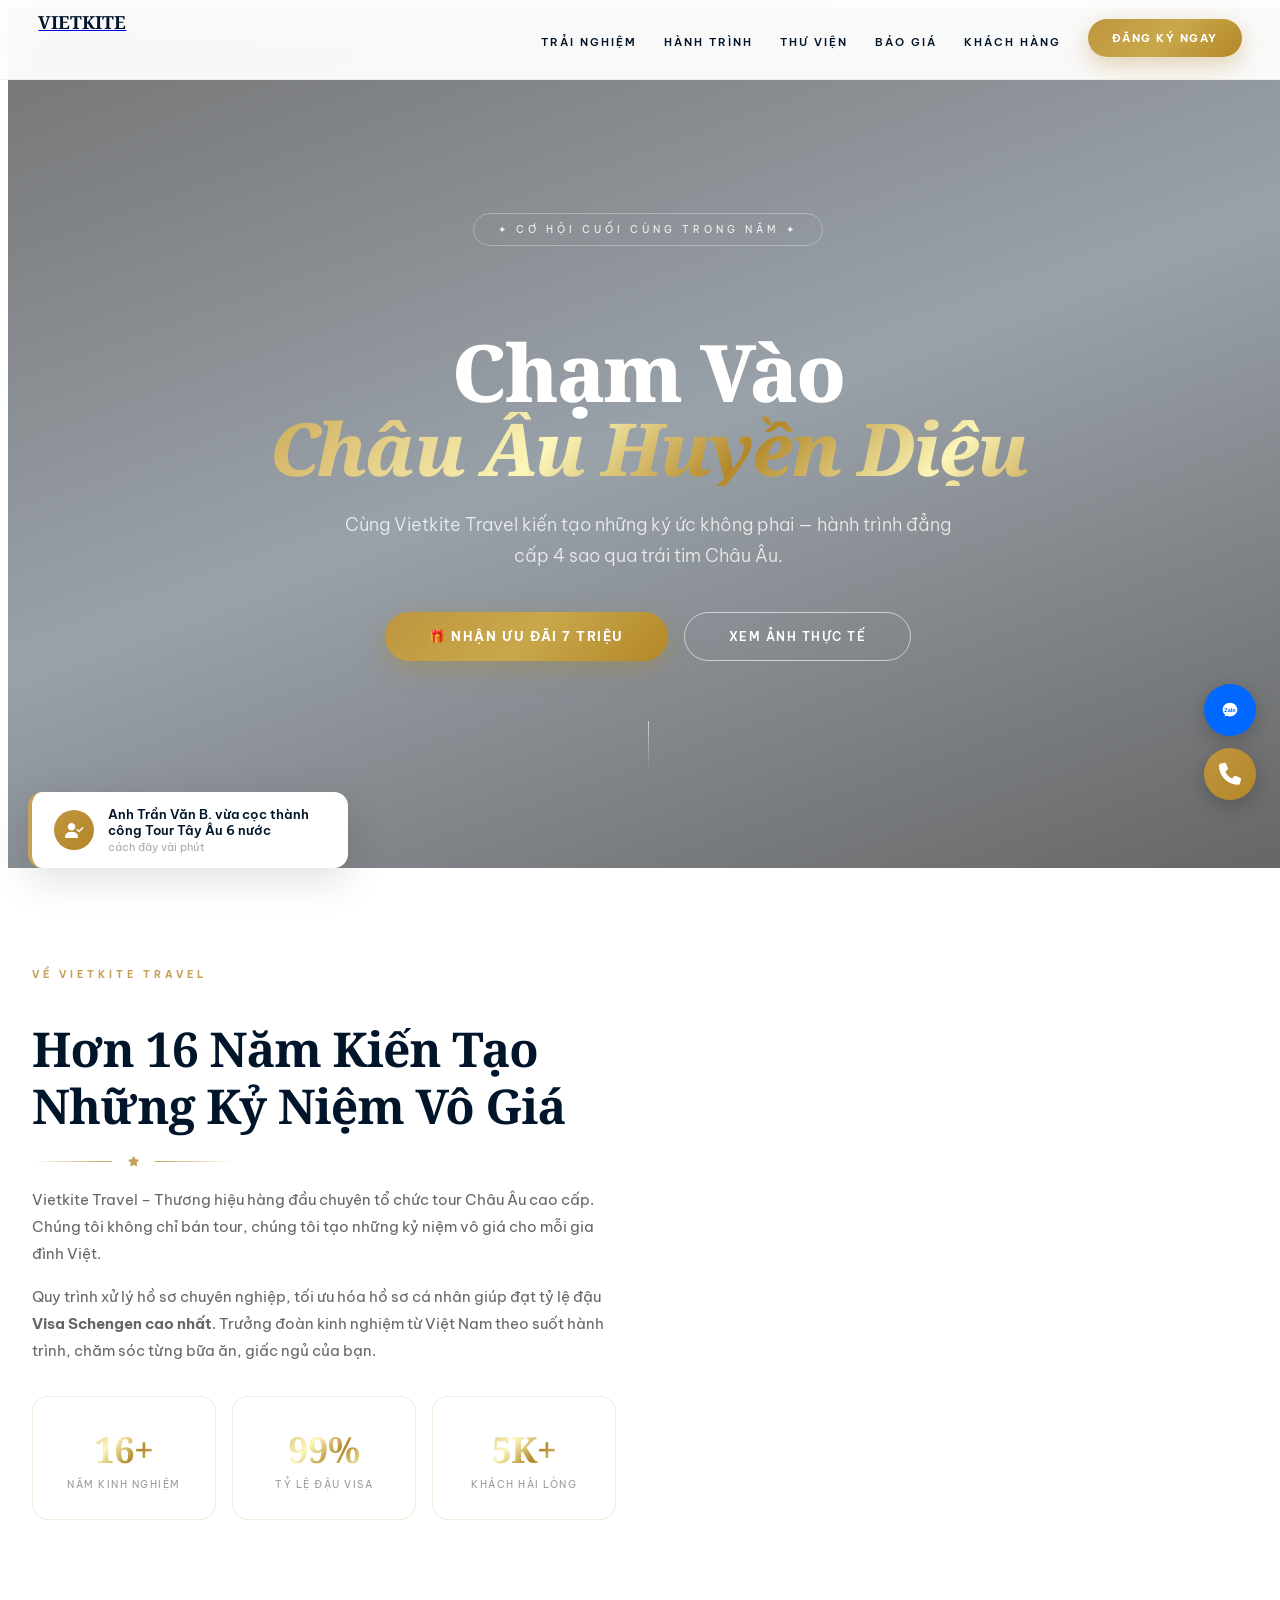
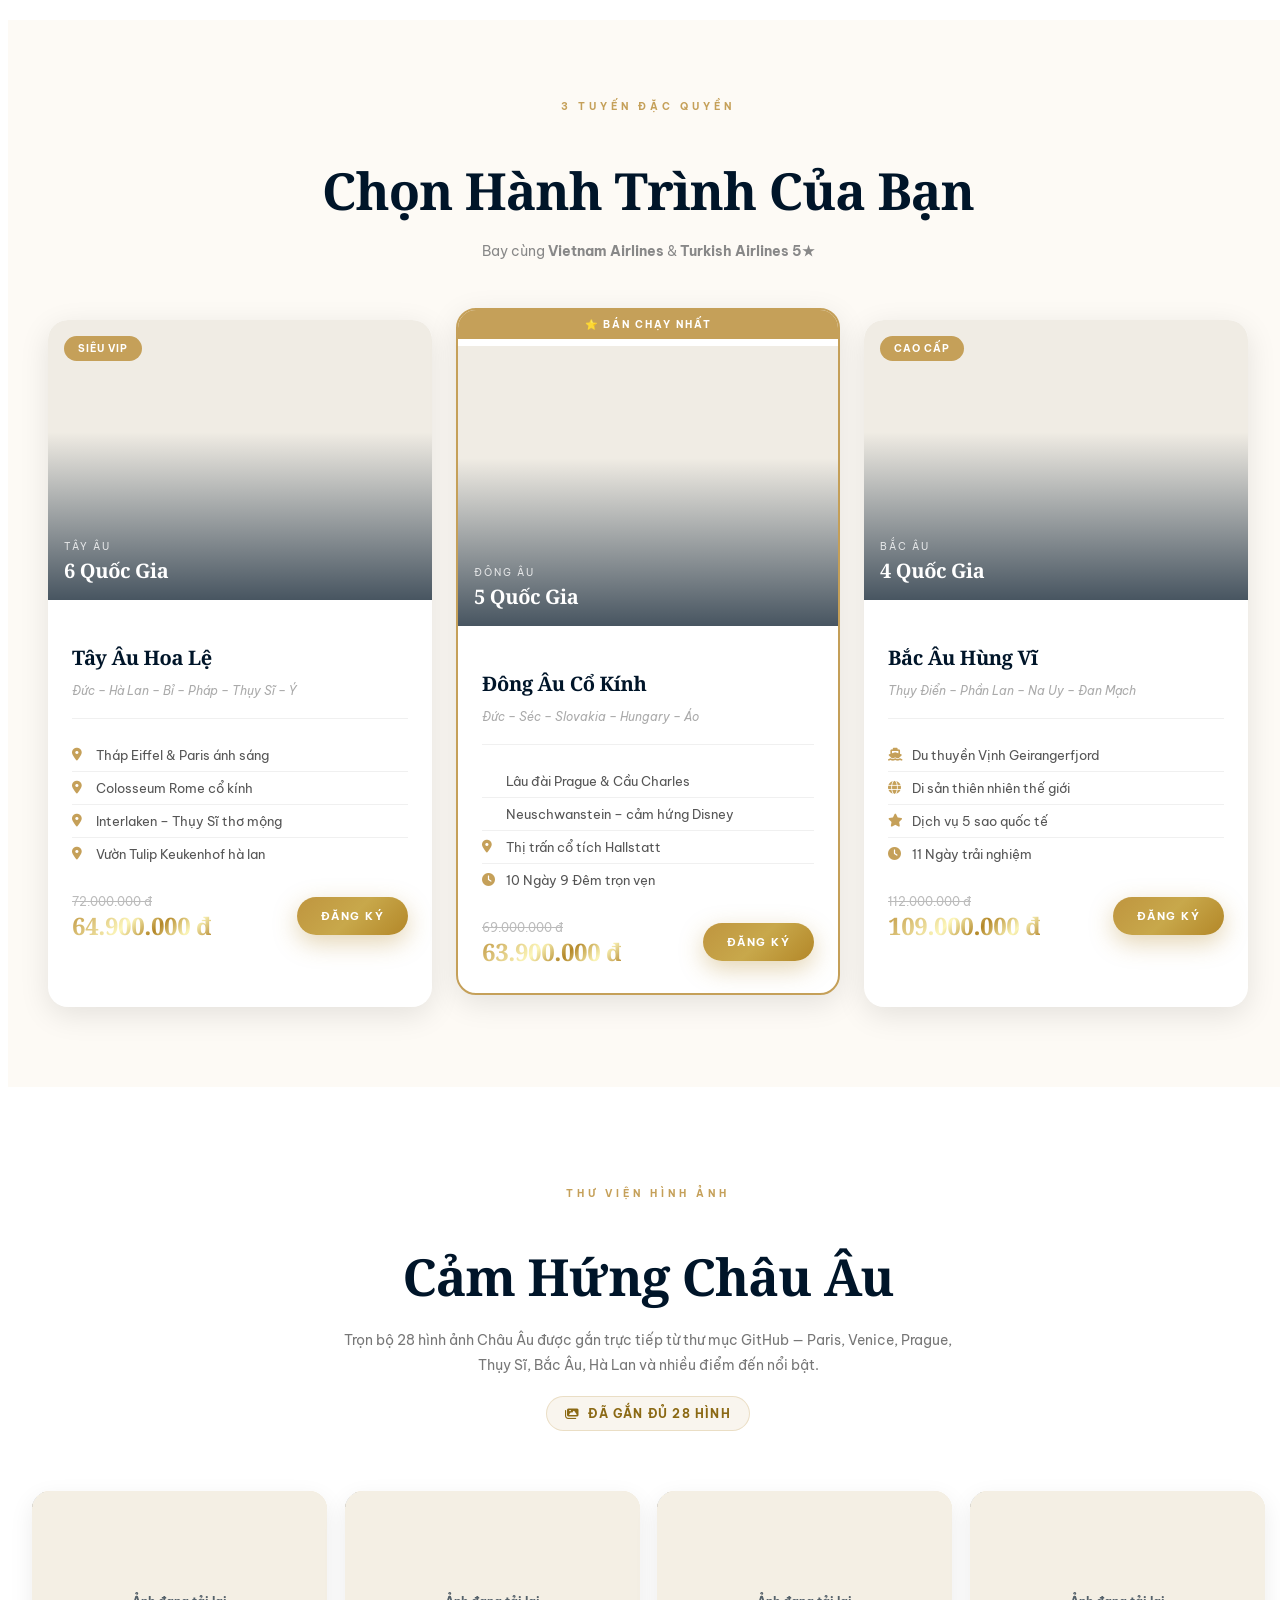
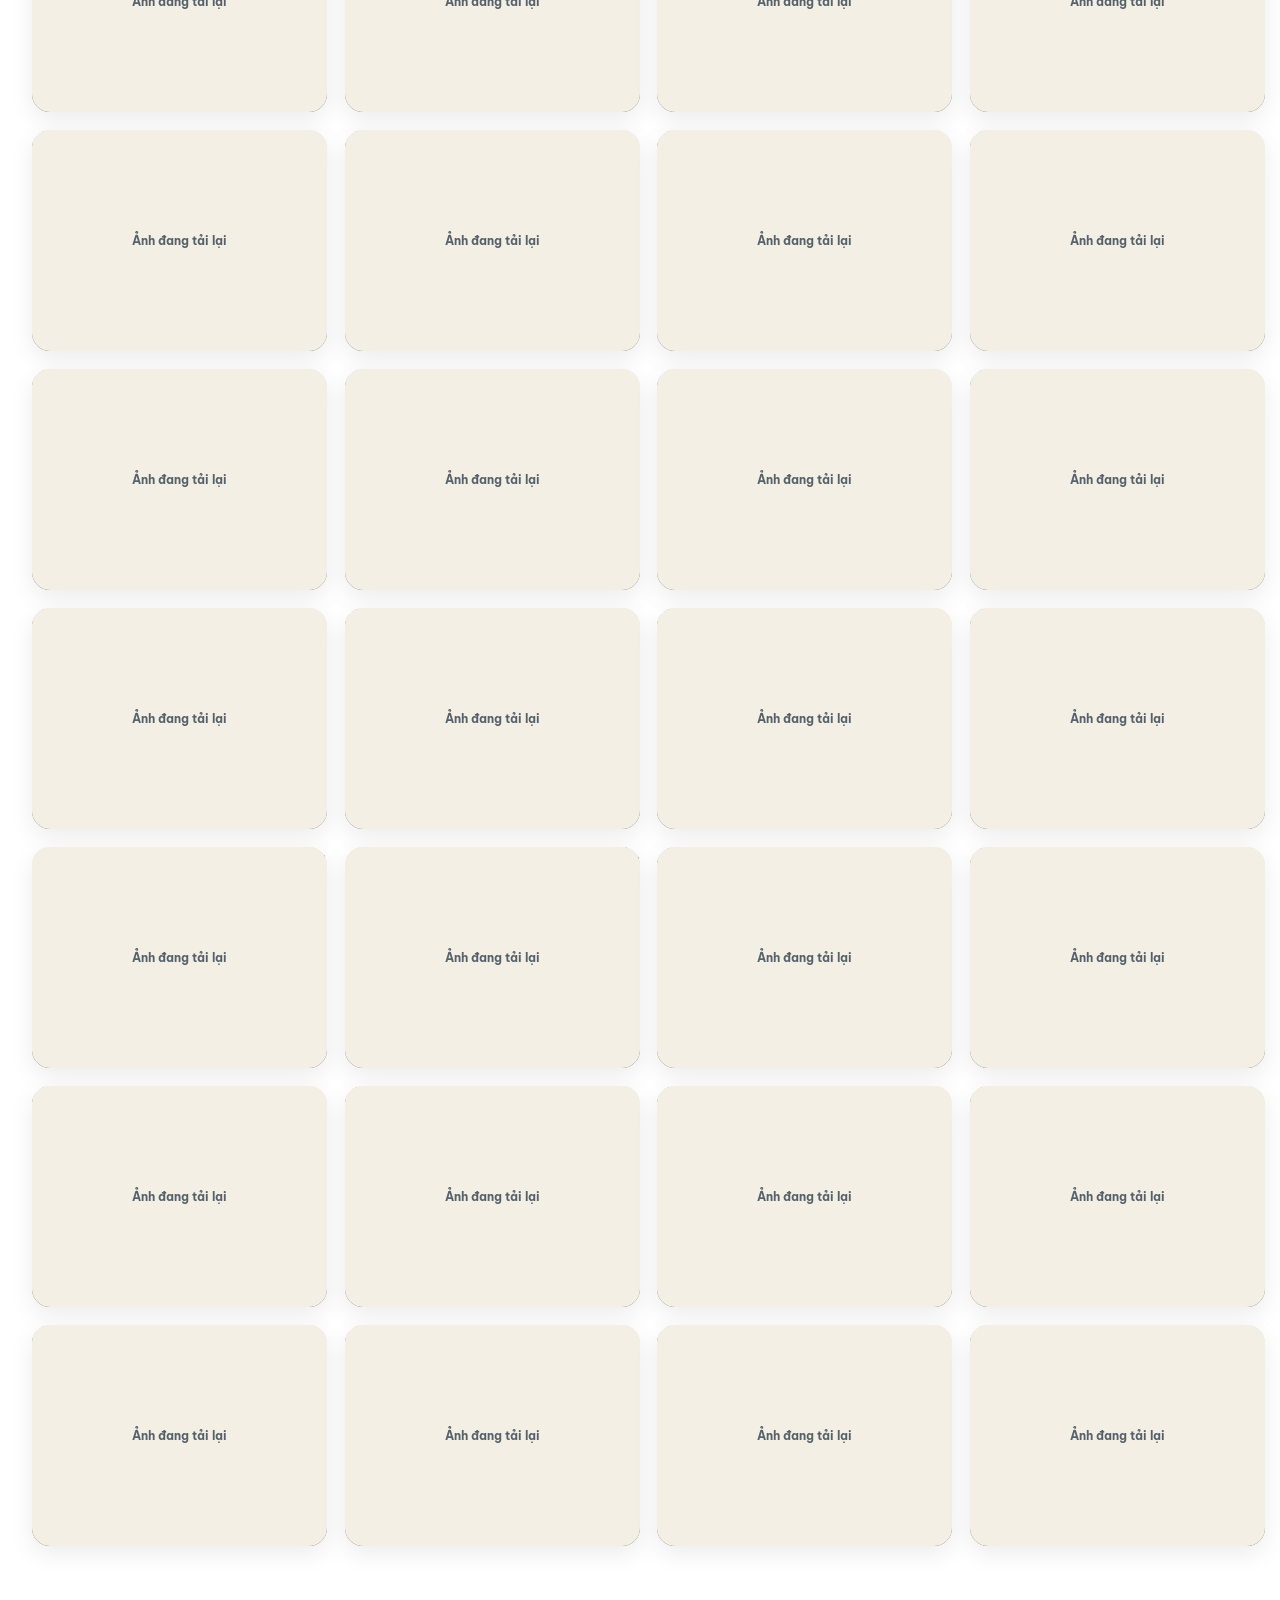
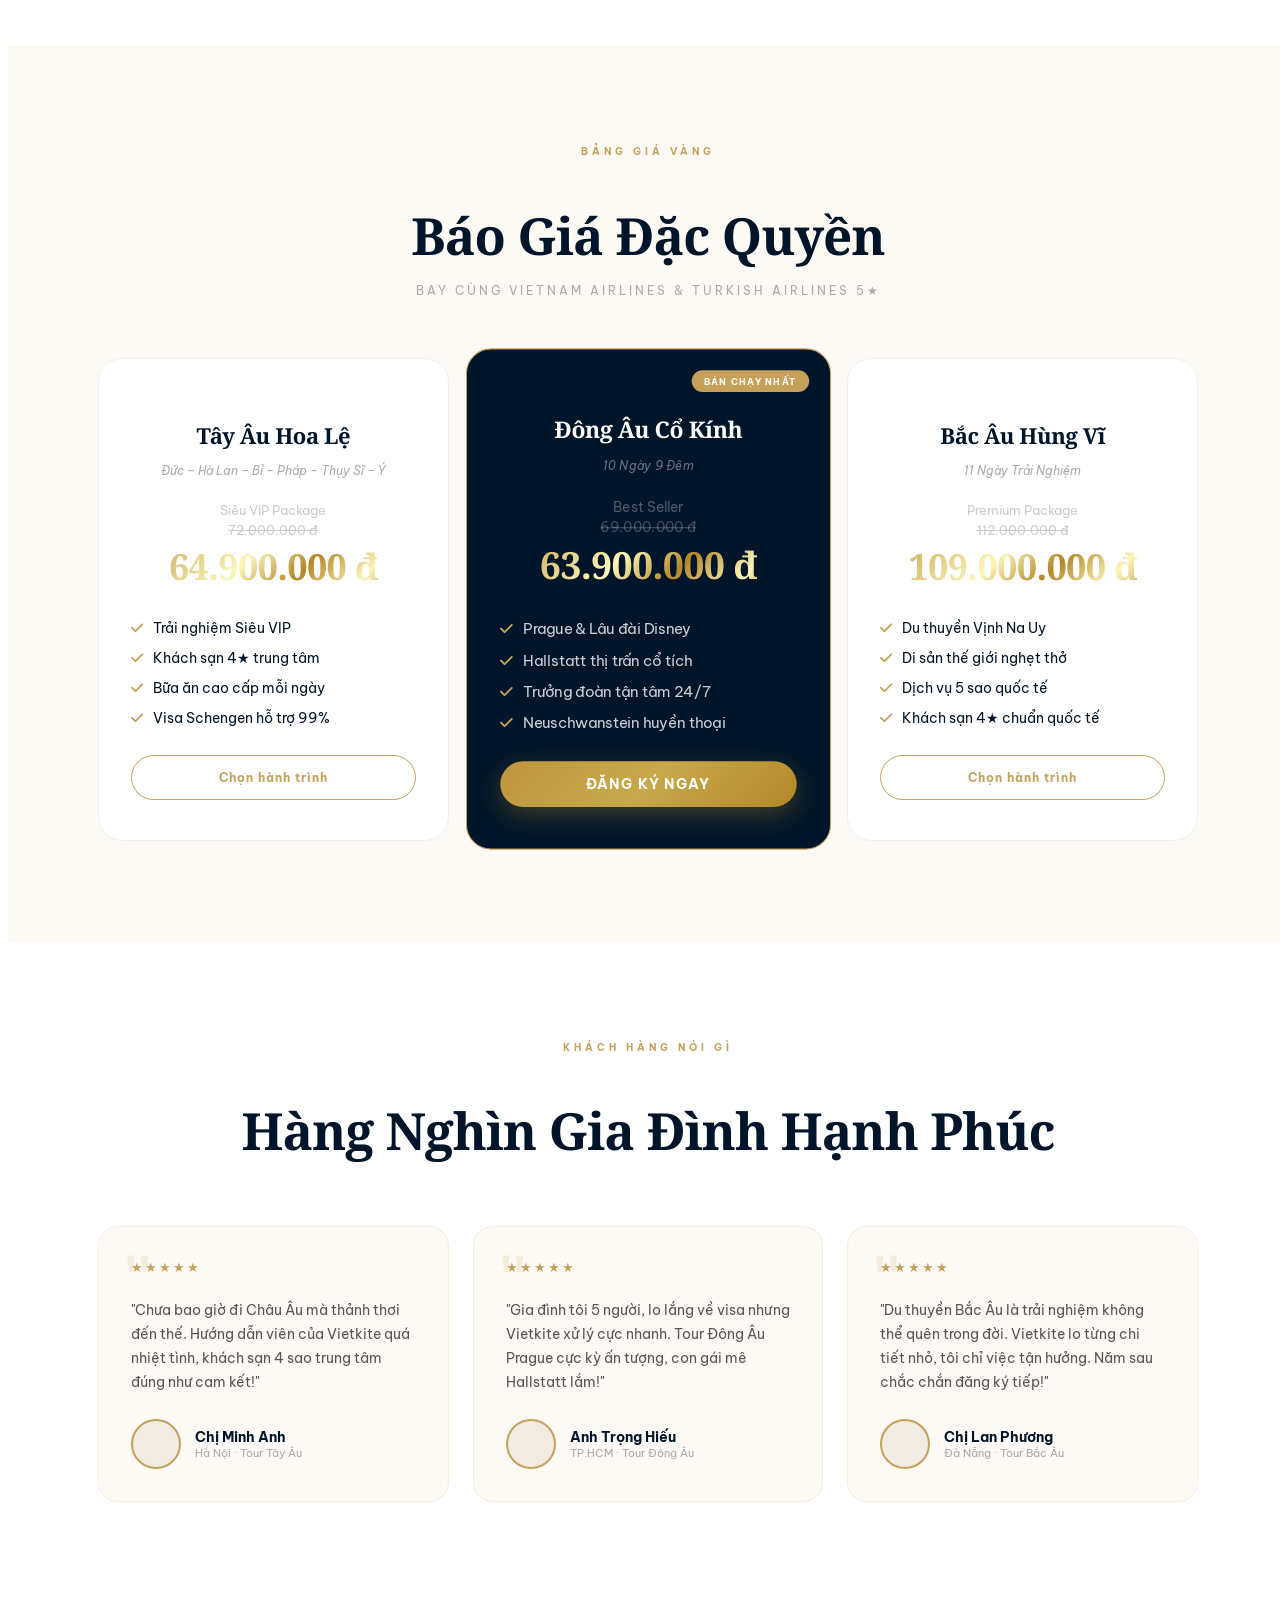
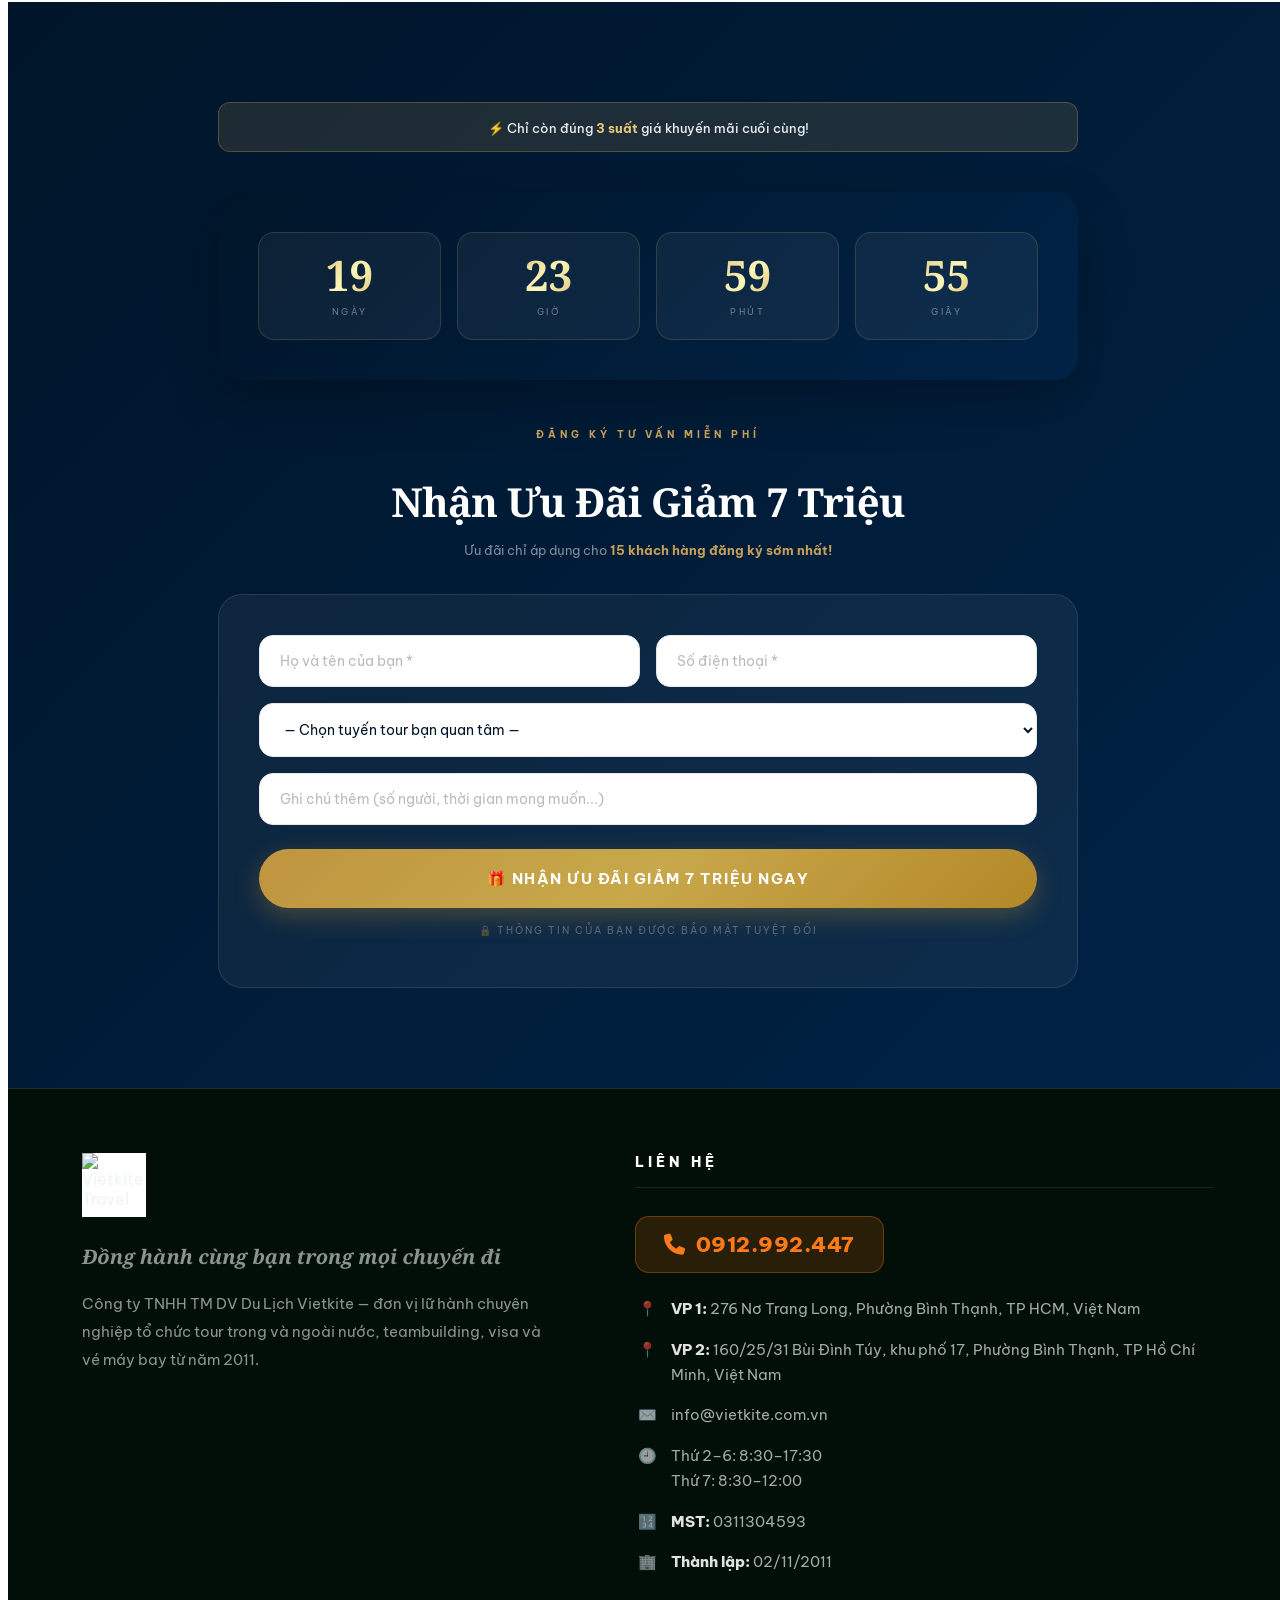
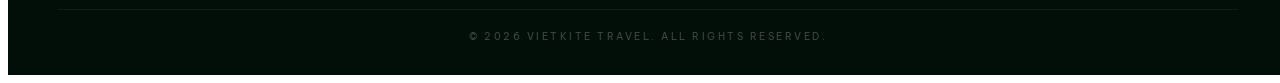
==== commit 6e342c95: "Update index.html" ====
--- a/index.html
+++ b/index.html
@@ -1004,6 +1004,61 @@
         aspect-ratio: 4 / 3 !important;
       }
       .timer-num { font-size: 32px !important; }
+    }
+
+
+    /* ──── FIX 4: GALLERY ALWAYS VISIBLE ON IOS ──── */
+    #gallery-grid {
+      min-height: 320px !important;
+      visibility: visible !important;
+      opacity: 1 !important;
+    }
+    #gallery .gallery-item {
+      display: block !important;
+      visibility: visible !important;
+      opacity: 1 !important;
+    }
+    #gallery .gallery-img-wrap,
+    #gallery .gallery-img {
+      visibility: visible !important;
+      opacity: 1 !important;
+    }
+    #gallery .gallery-error::after {
+      content: 'Ảnh đang tải lại';
+      position: absolute;
+      inset: 0;
+      display: flex;
+      align-items: center;
+      justify-content: center;
+      color: rgba(0,21,41,.65);
+      font-size: 12px;
+      font-weight: 700;
+      background: #f4efe4;
+      z-index: 1;
+    }
+    @media (max-width: 720px) {
+      #gallery {
+        padding-top: 72px !important;
+        padding-bottom: 72px !important;
+      }
+      #gallery .gallery-grid {
+        display: grid !important;
+        grid-template-columns: 1fr 1fr !important;
+        gap: 12px !important;
+      }
+      #gallery .gallery-item {
+        aspect-ratio: 1 / 1 !important;
+        min-height: 0 !important;
+        transform: none !important;
+      }
+    }
+    @media (max-width: 430px) {
+      #gallery .gallery-grid {
+        grid-template-columns: 1fr !important;
+      }
+      #gallery .gallery-item {
+        aspect-ratio: 4 / 3 !important;
+      }
     }
 
     /* ──── SCROLLBAR ──── */
@@ -1269,7 +1324,258 @@
       <div class="gallery-count-pill"><i class="fas fa-images"></i> Đã gắn đủ 28 hình</div>
     </div>
     <div class="gallery-grid" id="gallery-grid">
-      <!-- Images 1-17 injected by JS for cleaner code -->
+      <div class="gallery-item" data-gallery-index="0" onclick="openLightbox(0)">
+        <div class="gallery-img-wrap">
+          <img class="gallery-img" src="https://raw.githubusercontent.com/vinhomessaigonparkvsgp/chauau/main/CH%C3%82U%20%C3%82U/5.%20C%E1%BA%A7u%20Charles%20%26%20L%C3%A2u%20%C4%91%C3%A0i%20Prague%20%28C%E1%BB%99ng%20h%C3%B2a%20S%C3%A9c%29.jpg" data-fallback="https://cdn.jsdelivr.net/gh/vinhomessaigonparkvsgp/chauau@main/CH%C3%82U%20%C3%82U/5.%20C%E1%BA%A7u%20Charles%20%26%20L%C3%A2u%20%C4%91%C3%A0i%20Prague%20%28C%E1%BB%99ng%20h%C3%B2a%20S%C3%A9c%29.jpg" alt="Cầu Charles và Lâu đài Prague, Cộng hòa Séc" loading="lazy" decoding="async" onerror="if(this.dataset.fallback && this.src !== this.dataset.fallback){this.src=this.dataset.fallback;}else{this.closest('.gallery-item').classList.add('gallery-error');}">
+        </div>
+        <div class="gallery-item-overlay">
+          <i class="fas fa-search-plus"></i>
+        </div>
+        <div class="gallery-caption">Cầu Charles và Lâu đài Prague, Cộng hòa Séc</div>
+      </div>
+      <div class="gallery-item" data-gallery-index="1" onclick="openLightbox(1)">
+        <div class="gallery-img-wrap">
+          <img class="gallery-img" src="https://raw.githubusercontent.com/vinhomessaigonparkvsgp/chauau/main/CH%C3%82U%20%C3%82U/Amsterdam%20h%C3%A0%20lan.jpg" data-fallback="https://cdn.jsdelivr.net/gh/vinhomessaigonparkvsgp/chauau@main/CH%C3%82U%20%C3%82U/Amsterdam%20h%C3%A0%20lan.jpg" alt="Amsterdam, Hà Lan" loading="lazy" decoding="async" onerror="if(this.dataset.fallback && this.src !== this.dataset.fallback){this.src=this.dataset.fallback;}else{this.closest('.gallery-item').classList.add('gallery-error');}">
+        </div>
+        <div class="gallery-item-overlay">
+          <i class="fas fa-search-plus"></i>
+        </div>
+        <div class="gallery-caption">Amsterdam, Hà Lan</div>
+      </div>
+      <div class="gallery-item" data-gallery-index="2" onclick="openLightbox(2)">
+        <div class="gallery-img-wrap">
+          <img class="gallery-img" src="https://raw.githubusercontent.com/vinhomessaigonparkvsgp/chauau/main/CH%C3%82U%20%C3%82U/B%E1%BA%A3o%20t%C3%A0ng%20Louvre%20-%20PH%C3%81P.jpg" data-fallback="https://cdn.jsdelivr.net/gh/vinhomessaigonparkvsgp/chauau@main/CH%C3%82U%20%C3%82U/B%E1%BA%A3o%20t%C3%A0ng%20Louvre%20-%20PH%C3%81P.jpg" alt="Bảo tàng Louvre, Pháp" loading="lazy" decoding="async" onerror="if(this.dataset.fallback && this.src !== this.dataset.fallback){this.src=this.dataset.fallback;}else{this.closest('.gallery-item').classList.add('gallery-error');}">
+        </div>
+        <div class="gallery-item-overlay">
+          <i class="fas fa-search-plus"></i>
+        </div>
+        <div class="gallery-caption">Bảo tàng Louvre, Pháp</div>
+      </div>
+      <div class="gallery-item" data-gallery-index="3" onclick="openLightbox(3)">
+        <div class="gallery-img-wrap">
+          <img class="gallery-img" src="https://raw.githubusercontent.com/vinhomessaigonparkvsgp/chauau/main/CH%C3%82U%20%C3%82U/C%E1%BA%A7u%20Charles%20%26%20L%C3%A2u%20%C4%91%C3%A0i%20Prague%20%28C%E1%BB%99ng%20h%C3%B2a%20S%C3%A9c%29.jfif" data-fallback="https://cdn.jsdelivr.net/gh/vinhomessaigonparkvsgp/chauau@main/CH%C3%82U%20%C3%82U/C%E1%BA%A7u%20Charles%20%26%20L%C3%A2u%20%C4%91%C3%A0i%20Prague%20%28C%E1%BB%99ng%20h%C3%B2a%20S%C3%A9c%29.jfif" alt="Cầu Charles và Lâu đài Prague" loading="lazy" decoding="async" onerror="if(this.dataset.fallback && this.src !== this.dataset.fallback){this.src=this.dataset.fallback;}else{this.closest('.gallery-item').classList.add('gallery-error');}">
+        </div>
+        <div class="gallery-item-overlay">
+          <i class="fas fa-search-plus"></i>
+        </div>
+        <div class="gallery-caption">Cầu Charles và Lâu đài Prague</div>
+      </div>
+      <div class="gallery-item" data-gallery-index="4" onclick="openLightbox(4)">
+        <div class="gallery-img-wrap">
+          <img class="gallery-img" src="https://raw.githubusercontent.com/vinhomessaigonparkvsgp/chauau/main/CH%C3%82U%20%C3%82U/L%C3%A0ng%20Santa%20Claus%20%28Rovaniemi%2C%20Ph%E1%BA%A7n%20Lan%29%2B3.jpg" data-fallback="https://cdn.jsdelivr.net/gh/vinhomessaigonparkvsgp/chauau@main/CH%C3%82U%20%C3%82U/L%C3%A0ng%20Santa%20Claus%20%28Rovaniemi%2C%20Ph%E1%BA%A7n%20Lan%29%2B3.jpg" alt="Làng Santa Claus, Rovaniemi, Phần Lan" loading="lazy" decoding="async" onerror="if(this.dataset.fallback && this.src !== this.dataset.fallback){this.src=this.dataset.fallback;}else{this.closest('.gallery-item').classList.add('gallery-error');}">
+        </div>
+        <div class="gallery-item-overlay">
+          <i class="fas fa-search-plus"></i>
+        </div>
+        <div class="gallery-caption">Làng Santa Claus, Rovaniemi, Phần Lan</div>
+      </div>
+      <div class="gallery-item" data-gallery-index="5" onclick="openLightbox(5)">
+        <div class="gallery-img-wrap">
+          <img class="gallery-img" src="https://raw.githubusercontent.com/vinhomessaigonparkvsgp/chauau/main/CH%C3%82U%20%C3%82U/L%C3%A0ng%20Santa%20Claus%20%28Rovaniemi%2C%20Ph%E1%BA%A7n%20Lan%29.jpg" data-fallback="https://cdn.jsdelivr.net/gh/vinhomessaigonparkvsgp/chauau@main/CH%C3%82U%20%C3%82U/L%C3%A0ng%20Santa%20Claus%20%28Rovaniemi%2C%20Ph%E1%BA%A7n%20Lan%29.jpg" alt="Làng Santa Claus, Phần Lan" loading="lazy" decoding="async" onerror="if(this.dataset.fallback && this.src !== this.dataset.fallback){this.src=this.dataset.fallback;}else{this.closest('.gallery-item').classList.add('gallery-error');}">
+        </div>
+        <div class="gallery-item-overlay">
+          <i class="fas fa-search-plus"></i>
+        </div>
+        <div class="gallery-caption">Làng Santa Claus, Phần Lan</div>
+      </div>
+      <div class="gallery-item" data-gallery-index="6" onclick="openLightbox(6)">
+        <div class="gallery-img-wrap">
+          <img class="gallery-img" src="https://raw.githubusercontent.com/vinhomessaigonparkvsgp/chauau/main/CH%C3%82U%20%C3%82U/L%C3%A0ng%20Santa%20Claus%20%28Rovaniemi%2C%20Ph%E1%BA%A7n%20Lan%29_2.jpg" data-fallback="https://cdn.jsdelivr.net/gh/vinhomessaigonparkvsgp/chauau@main/CH%C3%82U%20%C3%82U/L%C3%A0ng%20Santa%20Claus%20%28Rovaniemi%2C%20Ph%E1%BA%A7n%20Lan%29_2.jpg" alt="Rovaniemi mùa đông, Phần Lan" loading="lazy" decoding="async" onerror="if(this.dataset.fallback && this.src !== this.dataset.fallback){this.src=this.dataset.fallback;}else{this.closest('.gallery-item').classList.add('gallery-error');}">
+        </div>
+        <div class="gallery-item-overlay">
+          <i class="fas fa-search-plus"></i>
+        </div>
+        <div class="gallery-caption">Rovaniemi mùa đông, Phần Lan</div>
+      </div>
+      <div class="gallery-item" data-gallery-index="7" onclick="openLightbox(7)">
+        <div class="gallery-img-wrap">
+          <img class="gallery-img" src="https://raw.githubusercontent.com/vinhomessaigonparkvsgp/chauau/main/CH%C3%82U%20%C3%82U/L%C3%A0ng%20Santa%20Claus%20%28Rovaniemi%2C%20Ph%E1%BA%A7n%20Lan%29_3.jpg" data-fallback="https://cdn.jsdelivr.net/gh/vinhomessaigonparkvsgp/chauau@main/CH%C3%82U%20%C3%82U/L%C3%A0ng%20Santa%20Claus%20%28Rovaniemi%2C%20Ph%E1%BA%A7n%20Lan%29_3.jpg" alt="Không khí Giáng sinh tại Rovaniemi" loading="lazy" decoding="async" onerror="if(this.dataset.fallback && this.src !== this.dataset.fallback){this.src=this.dataset.fallback;}else{this.closest('.gallery-item').classList.add('gallery-error');}">
+        </div>
+        <div class="gallery-item-overlay">
+          <i class="fas fa-search-plus"></i>
+        </div>
+        <div class="gallery-caption">Không khí Giáng sinh tại Rovaniemi</div>
+      </div>
+      <div class="gallery-item" data-gallery-index="8" onclick="openLightbox(8)">
+        <div class="gallery-img-wrap">
+          <img class="gallery-img" src="https://raw.githubusercontent.com/vinhomessaigonparkvsgp/chauau/main/CH%C3%82U%20%C3%82U/L%C3%A0ng%20Santa%20Claus%20%28Rovaniemi%2C%20Ph%E1%BA%A7n%20Lan%29_4.jpg" data-fallback="https://cdn.jsdelivr.net/gh/vinhomessaigonparkvsgp/chauau@main/CH%C3%82U%20%C3%82U/L%C3%A0ng%20Santa%20Claus%20%28Rovaniemi%2C%20Ph%E1%BA%A7n%20Lan%29_4.jpg" alt="Làng Santa Claus tuyết trắng" loading="lazy" decoding="async" onerror="if(this.dataset.fallback && this.src !== this.dataset.fallback){this.src=this.dataset.fallback;}else{this.closest('.gallery-item').classList.add('gallery-error');}">
+        </div>
+        <div class="gallery-item-overlay">
+          <i class="fas fa-search-plus"></i>
+        </div>
+        <div class="gallery-caption">Làng Santa Claus tuyết trắng</div>
+      </div>
+      <div class="gallery-item" data-gallery-index="9" onclick="openLightbox(9)">
+        <div class="gallery-img-wrap">
+          <img class="gallery-img" src="https://raw.githubusercontent.com/vinhomessaigonparkvsgp/chauau/main/CH%C3%82U%20%C3%82U/L%C3%A0ng%20Santa%20Claus%20%28Rovaniemi%2C%20Ph%E1%BA%A7n%20Lan%29_5.jpg" data-fallback="https://cdn.jsdelivr.net/gh/vinhomessaigonparkvsgp/chauau@main/CH%C3%82U%20%C3%82U/L%C3%A0ng%20Santa%20Claus%20%28Rovaniemi%2C%20Ph%E1%BA%A7n%20Lan%29_5.jpg" alt="Trải nghiệm Bắc Âu tại Phần Lan" loading="lazy" decoding="async" onerror="if(this.dataset.fallback && this.src !== this.dataset.fallback){this.src=this.dataset.fallback;}else{this.closest('.gallery-item').classList.add('gallery-error');}">
+        </div>
+        <div class="gallery-item-overlay">
+          <i class="fas fa-search-plus"></i>
+        </div>
+        <div class="gallery-caption">Trải nghiệm Bắc Âu tại Phần Lan</div>
+      </div>
+      <div class="gallery-item" data-gallery-index="10" onclick="openLightbox(10)">
+        <div class="gallery-img-wrap">
+          <img class="gallery-img" src="https://raw.githubusercontent.com/vinhomessaigonparkvsgp/chauau/main/CH%C3%82U%20%C3%82U/NAUY-2.jpg" data-fallback="https://cdn.jsdelivr.net/gh/vinhomessaigonparkvsgp/chauau@main/CH%C3%82U%20%C3%82U/NAUY-2.jpg" alt="Phong cảnh Na Uy" loading="lazy" decoding="async" onerror="if(this.dataset.fallback && this.src !== this.dataset.fallback){this.src=this.dataset.fallback;}else{this.closest('.gallery-item').classList.add('gallery-error');}">
+        </div>
+        <div class="gallery-item-overlay">
+          <i class="fas fa-search-plus"></i>
+        </div>
+        <div class="gallery-caption">Phong cảnh Na Uy</div>
+      </div>
+      <div class="gallery-item" data-gallery-index="11" onclick="openLightbox(11)">
+        <div class="gallery-img-wrap">
+          <img class="gallery-img" src="https://raw.githubusercontent.com/vinhomessaigonparkvsgp/chauau/main/CH%C3%82U%20%C3%82U/NAUY.jpg" data-fallback="https://cdn.jsdelivr.net/gh/vinhomessaigonparkvsgp/chauau@main/CH%C3%82U%20%C3%82U/NAUY.jpg" alt="Na Uy hùng vĩ" loading="lazy" decoding="async" onerror="if(this.dataset.fallback && this.src !== this.dataset.fallback){this.src=this.dataset.fallback;}else{this.closest('.gallery-item').classList.add('gallery-error');}">
+        </div>
+        <div class="gallery-item-overlay">
+          <i class="fas fa-search-plus"></i>
+        </div>
+        <div class="gallery-caption">Na Uy hùng vĩ</div>
+      </div>
+      <div class="gallery-item" data-gallery-index="12" onclick="openLightbox(12)">
+        <div class="gallery-img-wrap">
+          <img class="gallery-img" src="https://raw.githubusercontent.com/vinhomessaigonparkvsgp/chauau/main/CH%C3%82U%20%C3%82U/N%C3%BAi%20tuy%E1%BA%BFt%20Titlis_cap%20treo.jpg" data-fallback="https://cdn.jsdelivr.net/gh/vinhomessaigonparkvsgp/chauau@main/CH%C3%82U%20%C3%82U/N%C3%BAi%20tuy%E1%BA%BFt%20Titlis_cap%20treo.jpg" alt="Cáp treo núi tuyết Titlis" loading="lazy" decoding="async" onerror="if(this.dataset.fallback && this.src !== this.dataset.fallback){this.src=this.dataset.fallback;}else{this.closest('.gallery-item').classList.add('gallery-error');}">
+        </div>
+        <div class="gallery-item-overlay">
+          <i class="fas fa-search-plus"></i>
+        </div>
+        <div class="gallery-caption">Cáp treo núi tuyết Titlis</div>
+      </div>
+      <div class="gallery-item" data-gallery-index="13" onclick="openLightbox(13)">
+        <div class="gallery-img-wrap">
+          <img class="gallery-img" src="https://raw.githubusercontent.com/vinhomessaigonparkvsgp/chauau/main/CH%C3%82U%20%C3%82U/N%C3%BAi%20tuy%E1%BA%BFt%20Titlis_truot%20tuyet.jpg" data-fallback="https://cdn.jsdelivr.net/gh/vinhomessaigonparkvsgp/chauau@main/CH%C3%82U%20%C3%82U/N%C3%BAi%20tuy%E1%BA%BFt%20Titlis_truot%20tuyet.jpg" alt="Trượt tuyết tại núi Titlis" loading="lazy" decoding="async" onerror="if(this.dataset.fallback && this.src !== this.dataset.fallback){this.src=this.dataset.fallback;}else{this.closest('.gallery-item').classList.add('gallery-error');}">
+        </div>
+        <div class="gallery-item-overlay">
+          <i class="fas fa-search-plus"></i>
+        </div>
+        <div class="gallery-caption">Trượt tuyết tại núi Titlis</div>
+      </div>
+      <div class="gallery-item" data-gallery-index="14" onclick="openLightbox(14)">
+        <div class="gallery-img-wrap">
+          <img class="gallery-img" src="https://raw.githubusercontent.com/vinhomessaigonparkvsgp/chauau/main/CH%C3%82U%20%C3%82U/N%C3%BAi%20tuy%E1%BA%BFt%20Titlis_tr%C6%B0%E1%BB%A3t%20tuy%E1%BA%BFt%20quanh%20n%C4%83m.jpg" data-fallback="https://cdn.jsdelivr.net/gh/vinhomessaigonparkvsgp/chauau@main/CH%C3%82U%20%C3%82U/N%C3%BAi%20tuy%E1%BA%BFt%20Titlis_tr%C6%B0%E1%BB%A3t%20tuy%E1%BA%BFt%20quanh%20n%C4%83m.jpg" alt="Núi tuyết Titlis quanh năm" loading="lazy" decoding="async" onerror="if(this.dataset.fallback && this.src !== this.dataset.fallback){this.src=this.dataset.fallback;}else{this.closest('.gallery-item').classList.add('gallery-error');}">
+        </div>
+        <div class="gallery-item-overlay">
+          <i class="fas fa-search-plus"></i>
+        </div>
+        <div class="gallery-caption">Núi tuyết Titlis quanh năm</div>
+      </div>
+      <div class="gallery-item" data-gallery-index="15" onclick="openLightbox(15)">
+        <div class="gallery-img-wrap">
+          <img class="gallery-img" src="https://raw.githubusercontent.com/vinhomessaigonparkvsgp/chauau/main/CH%C3%82U%20%C3%82U/Th%C3%A0nh%20ph%E1%BB%91%20n%E1%BB%95i%20Venice.jpg" data-fallback="https://cdn.jsdelivr.net/gh/vinhomessaigonparkvsgp/chauau@main/CH%C3%82U%20%C3%82U/Th%C3%A0nh%20ph%E1%BB%91%20n%E1%BB%95i%20Venice.jpg" alt="Thành phố nổi Venice, Ý" loading="lazy" decoding="async" onerror="if(this.dataset.fallback && this.src !== this.dataset.fallback){this.src=this.dataset.fallback;}else{this.closest('.gallery-item').classList.add('gallery-error');}">
+        </div>
+        <div class="gallery-item-overlay">
+          <i class="fas fa-search-plus"></i>
+        </div>
+        <div class="gallery-caption">Thành phố nổi Venice, Ý</div>
+      </div>
+      <div class="gallery-item gallery-rotate" data-gallery-index="16" onclick="openLightbox(16)">
+        <div class="gallery-img-wrap">
+          <img class="gallery-img" src="https://raw.githubusercontent.com/vinhomessaigonparkvsgp/chauau/main/CH%C3%82U%20%C3%82U/Th%C3%A0nh%20ph%E1%BB%91%20n%E1%BB%95i%20Venice_2.jpg" data-fallback="https://cdn.jsdelivr.net/gh/vinhomessaigonparkvsgp/chauau@main/CH%C3%82U%20%C3%82U/Th%C3%A0nh%20ph%E1%BB%91%20n%E1%BB%95i%20Venice_2.jpg" alt="Kênh đào Venice" loading="lazy" decoding="async" onerror="if(this.dataset.fallback && this.src !== this.dataset.fallback){this.src=this.dataset.fallback;}else{this.closest('.gallery-item').classList.add('gallery-error');}">
+        </div>
+        <div class="gallery-item-overlay">
+          <i class="fas fa-search-plus"></i>
+        </div>
+        <div class="gallery-caption">Kênh đào Venice</div>
+      </div>
+      <div class="gallery-item gallery-rotate" data-gallery-index="17" onclick="openLightbox(17)">
+        <div class="gallery-img-wrap">
+          <img class="gallery-img" src="https://raw.githubusercontent.com/vinhomessaigonparkvsgp/chauau/main/CH%C3%82U%20%C3%82U/Th%C3%A0nh%20ph%E1%BB%91%20n%E1%BB%95i%20Venice_new.jpg" data-fallback="https://cdn.jsdelivr.net/gh/vinhomessaigonparkvsgp/chauau@main/CH%C3%82U%20%C3%82U/Th%C3%A0nh%20ph%E1%BB%91%20n%E1%BB%95i%20Venice_new.jpg" alt="Venice lãng mạn" loading="lazy" decoding="async" onerror="if(this.dataset.fallback && this.src !== this.dataset.fallback){this.src=this.dataset.fallback;}else{this.closest('.gallery-item').classList.add('gallery-error');}">
+        </div>
+        <div class="gallery-item-overlay">
+          <i class="fas fa-search-plus"></i>
+        </div>
+        <div class="gallery-caption">Venice lãng mạn</div>
+      </div>
+      <div class="gallery-item" data-gallery-index="18" onclick="openLightbox(18)">
+        <div class="gallery-img-wrap">
+          <img class="gallery-img" src="https://raw.githubusercontent.com/vinhomessaigonparkvsgp/chauau/main/CH%C3%82U%20%C3%82U/Th%C3%A1p%20Eiffel%20va%20kh%E1%BA%A3i%20ho%C3%A0n%20m%C3%B4n.jpg" data-fallback="https://cdn.jsdelivr.net/gh/vinhomessaigonparkvsgp/chauau@main/CH%C3%82U%20%C3%82U/Th%C3%A1p%20Eiffel%20va%20kh%E1%BA%A3i%20ho%C3%A0n%20m%C3%B4n.jpg" alt="Tháp Eiffel và Khải Hoàn Môn" loading="lazy" decoding="async" onerror="if(this.dataset.fallback && this.src !== this.dataset.fallback){this.src=this.dataset.fallback;}else{this.closest('.gallery-item').classList.add('gallery-error');}">
+        </div>
+        <div class="gallery-item-overlay">
+          <i class="fas fa-search-plus"></i>
+        </div>
+        <div class="gallery-caption">Tháp Eiffel và Khải Hoàn Môn</div>
+      </div>
+      <div class="gallery-item" data-gallery-index="19" onclick="openLightbox(19)">
+        <div class="gallery-img-wrap">
+          <img class="gallery-img" src="https://raw.githubusercontent.com/vinhomessaigonparkvsgp/chauau/main/CH%C3%82U%20%C3%82U/Th%C3%A1p%20Eiffel.jpg" data-fallback="https://cdn.jsdelivr.net/gh/vinhomessaigonparkvsgp/chauau@main/CH%C3%82U%20%C3%82U/Th%C3%A1p%20Eiffel.jpg" alt="Tháp Eiffel, Paris" loading="lazy" decoding="async" onerror="if(this.dataset.fallback && this.src !== this.dataset.fallback){this.src=this.dataset.fallback;}else{this.closest('.gallery-item').classList.add('gallery-error');}">
+        </div>
+        <div class="gallery-item-overlay">
+          <i class="fas fa-search-plus"></i>
+        </div>
+        <div class="gallery-caption">Tháp Eiffel, Paris</div>
+      </div>
+      <div class="gallery-item" data-gallery-index="20" onclick="openLightbox(20)">
+        <div class="gallery-img-wrap">
+          <img class="gallery-img" src="https://raw.githubusercontent.com/vinhomessaigonparkvsgp/chauau/main/CH%C3%82U%20%C3%82U/Th%C3%A1p%20Eiffel_2.jpg" data-fallback="https://cdn.jsdelivr.net/gh/vinhomessaigonparkvsgp/chauau@main/CH%C3%82U%20%C3%82U/Th%C3%A1p%20Eiffel_2.jpg" alt="Paris và Tháp Eiffel" loading="lazy" decoding="async" onerror="if(this.dataset.fallback && this.src !== this.dataset.fallback){this.src=this.dataset.fallback;}else{this.closest('.gallery-item').classList.add('gallery-error');}">
+        </div>
+        <div class="gallery-item-overlay">
+          <i class="fas fa-search-plus"></i>
+        </div>
+        <div class="gallery-caption">Paris và Tháp Eiffel</div>
+      </div>
+      <div class="gallery-item" data-gallery-index="21" onclick="openLightbox(21)">
+        <div class="gallery-img-wrap">
+          <img class="gallery-img" src="https://raw.githubusercontent.com/vinhomessaigonparkvsgp/chauau/main/CH%C3%82U%20%C3%82U/Th%C3%A1p%20nghi%C3%AAng%20Pisa_%C3%BD.jpg" data-fallback="https://cdn.jsdelivr.net/gh/vinhomessaigonparkvsgp/chauau@main/CH%C3%82U%20%C3%82U/Th%C3%A1p%20nghi%C3%AAng%20Pisa_%C3%BD.jpg" alt="Tháp nghiêng Pisa, Ý" loading="lazy" decoding="async" onerror="if(this.dataset.fallback && this.src !== this.dataset.fallback){this.src=this.dataset.fallback;}else{this.closest('.gallery-item').classList.add('gallery-error');}">
+        </div>
+        <div class="gallery-item-overlay">
+          <i class="fas fa-search-plus"></i>
+        </div>
+        <div class="gallery-caption">Tháp nghiêng Pisa, Ý</div>
+      </div>
+      <div class="gallery-item" data-gallery-index="22" onclick="openLightbox(22)">
+        <div class="gallery-img-wrap">
+          <img class="gallery-img" src="https://raw.githubusercontent.com/vinhomessaigonparkvsgp/chauau/main/CH%C3%82U%20%C3%82U/Th%E1%BB%8B%20tr%E1%BA%A5n%20Interlaken%20%26%20Lucerne.jpg" data-fallback="https://cdn.jsdelivr.net/gh/vinhomessaigonparkvsgp/chauau@main/CH%C3%82U%20%C3%82U/Th%E1%BB%8B%20tr%E1%BA%A5n%20Interlaken%20%26%20Lucerne.jpg" alt="Interlaken và Lucerne, Thụy Sĩ" loading="lazy" decoding="async" onerror="if(this.dataset.fallback && this.src !== this.dataset.fallback){this.src=this.dataset.fallback;}else{this.closest('.gallery-item').classList.add('gallery-error');}">
+        </div>
+        <div class="gallery-item-overlay">
+          <i class="fas fa-search-plus"></i>
+        </div>
+        <div class="gallery-caption">Interlaken và Lucerne, Thụy Sĩ</div>
+      </div>
+      <div class="gallery-item" data-gallery-index="23" onclick="openLightbox(23)">
+        <div class="gallery-img-wrap">
+          <img class="gallery-img" src="https://raw.githubusercontent.com/vinhomessaigonparkvsgp/chauau/main/CH%C3%82U%20%C3%82U/Th%E1%BB%8B%20tr%E1%BA%A5n%20Interlaken%20%26%20Lucerne_2.jpg" data-fallback="https://cdn.jsdelivr.net/gh/vinhomessaigonparkvsgp/chauau@main/CH%C3%82U%20%C3%82U/Th%E1%BB%8B%20tr%E1%BA%A5n%20Interlaken%20%26%20Lucerne_2.jpg" alt="Lucerne thơ mộng" loading="lazy" decoding="async" onerror="if(this.dataset.fallback && this.src !== this.dataset.fallback){this.src=this.dataset.fallback;}else{this.closest('.gallery-item').classList.add('gallery-error');}">
+        </div>
+        <div class="gallery-item-overlay">
+          <i class="fas fa-search-plus"></i>
+        </div>
+        <div class="gallery-caption">Lucerne thơ mộng</div>
+      </div>
+      <div class="gallery-item" data-gallery-index="24" onclick="openLightbox(24)">
+        <div class="gallery-img-wrap">
+          <img class="gallery-img" src="https://raw.githubusercontent.com/vinhomessaigonparkvsgp/chauau/main/CH%C3%82U%20%C3%82U/V%E1%BB%8Bnh%20h%E1%BA%B9p%20Geirangerfjord%20%28Na%20Uy%29.jpg" data-fallback="https://cdn.jsdelivr.net/gh/vinhomessaigonparkvsgp/chauau@main/CH%C3%82U%20%C3%82U/V%E1%BB%8Bnh%20h%E1%BA%B9p%20Geirangerfjord%20%28Na%20Uy%29.jpg" alt="Vịnh hẹp Geirangerfjord, Na Uy" loading="lazy" decoding="async" onerror="if(this.dataset.fallback && this.src !== this.dataset.fallback){this.src=this.dataset.fallback;}else{this.closest('.gallery-item').classList.add('gallery-error');}">
+        </div>
+        <div class="gallery-item-overlay">
+          <i class="fas fa-search-plus"></i>
+        </div>
+        <div class="gallery-caption">Vịnh hẹp Geirangerfjord, Na Uy</div>
+      </div>
+      <div class="gallery-item" data-gallery-index="25" onclick="openLightbox(25)">
+        <div class="gallery-img-wrap">
+          <img class="gallery-img" src="https://raw.githubusercontent.com/vinhomessaigonparkvsgp/chauau/main/CH%C3%82U%20%C3%82U/cung%20%C4%91i%E1%BB%87n%20versailles%20%28ph%C3%A1p%29.jpg" data-fallback="https://cdn.jsdelivr.net/gh/vinhomessaigonparkvsgp/chauau@main/CH%C3%82U%20%C3%82U/cung%20%C4%91i%E1%BB%87n%20versailles%20%28ph%C3%A1p%29.jpg" alt="Cung điện Versailles, Pháp" loading="lazy" decoding="async" onerror="if(this.dataset.fallback && this.src !== this.dataset.fallback){this.src=this.dataset.fallback;}else{this.closest('.gallery-item').classList.add('gallery-error');}">
+        </div>
+        <div class="gallery-item-overlay">
+          <i class="fas fa-search-plus"></i>
+        </div>
+        <div class="gallery-caption">Cung điện Versailles, Pháp</div>
+      </div>
+      <div class="gallery-item" data-gallery-index="26" onclick="openLightbox(26)">
+        <div class="gallery-img-wrap">
+          <img class="gallery-img" src="https://raw.githubusercontent.com/vinhomessaigonparkvsgp/chauau/main/CH%C3%82U%20%C3%82U/c%E1%BB%91i%20xoay%20gi%C3%B3%20h%C3%A0%20lan.jpg" data-fallback="https://cdn.jsdelivr.net/gh/vinhomessaigonparkvsgp/chauau@main/CH%C3%82U%20%C3%82U/c%E1%BB%91i%20xoay%20gi%C3%B3%20h%C3%A0%20lan.jpg" alt="Cối xay gió Hà Lan" loading="lazy" decoding="async" onerror="if(this.dataset.fallback && this.src !== this.dataset.fallback){this.src=this.dataset.fallback;}else{this.closest('.gallery-item').classList.add('gallery-error');}">
+        </div>
+        <div class="gallery-item-overlay">
+          <i class="fas fa-search-plus"></i>
+        </div>
+        <div class="gallery-caption">Cối xay gió Hà Lan</div>
+      </div>
+      <div class="gallery-item" data-gallery-index="27" onclick="openLightbox(27)">
+        <div class="gallery-img-wrap">
+          <img class="gallery-img" src="https://raw.githubusercontent.com/vinhomessaigonparkvsgp/chauau/main/CH%C3%82U%20%C3%82U/%C4%90%E1%BA%A5u%20tr%C6%B0%E1%BB%9Dng%20La%20M%C3%A3.jpg" data-fallback="https://cdn.jsdelivr.net/gh/vinhomessaigonparkvsgp/chauau@main/CH%C3%82U%20%C3%82U/%C4%90%E1%BA%A5u%20tr%C6%B0%E1%BB%9Dng%20La%20M%C3%A3.jpg" alt="Đấu trường La Mã, Ý" loading="lazy" decoding="async" onerror="if(this.dataset.fallback && this.src !== this.dataset.fallback){this.src=this.dataset.fallback;}else{this.closest('.gallery-item').classList.add('gallery-error');}">
+        </div>
+        <div class="gallery-item-overlay">
+          <i class="fas fa-search-plus"></i>
+        </div>
+        <div class="gallery-caption">Đấu trường La Mã, Ý</div>
+      </div>
     </div>
   </div>
 </section>
@@ -1530,7 +1836,9 @@
 <script src="https://unpkg.com/aos@2.3.1/dist/aos.js"></script>
 <script>
   // ── AOS Init ──────────────────────────────────────────
-  AOS.init({ duration: 850, once: true, offset: 70, disable: () => window.innerWidth < 768 });
+  if (window.AOS) {
+    AOS.init({ duration: 850, once: true, offset: 70, disable: () => window.innerWidth < 768 });
+  }
 
   // ── Navbar scroll ─────────────────────────────────────
   window.addEventListener('scroll', () => {
@@ -1668,26 +1976,7 @@
   }
 ];
   const TOTAL = galleryImages.length;
-  const gallery = document.getElementById('gallery-grid');
-
-  galleryImages.forEach((image, idx) => {
-    const item = document.createElement('div');
-    item.className = image.rotate ? 'gallery-item gallery-rotate' : 'gallery-item';
-    item.setAttribute('data-aos', 'fade-up');
-    item.setAttribute('data-idx', idx);
-    item.innerHTML = `
-      <div class="gallery-img-wrap">
-        <img class="gallery-img" src="${image.src}" alt="${image.title}" loading="lazy" decoding="async">
-      </div>
-      <div class="gallery-item-overlay">
-        <i class="fas fa-search-plus"></i>
-      </div>
-      <div class="gallery-caption">${image.title}</div>`;
-    item.addEventListener('click', () => openLightbox(idx));
-    gallery.appendChild(item);
-  });
-
-  // ── Lightbox ──────────────────────────────────────────
+// ── Lightbox ──────────────────────────────────────────
   let lbCurrent = 0;
   const lbImages = galleryImages.map(image => image.src);
 
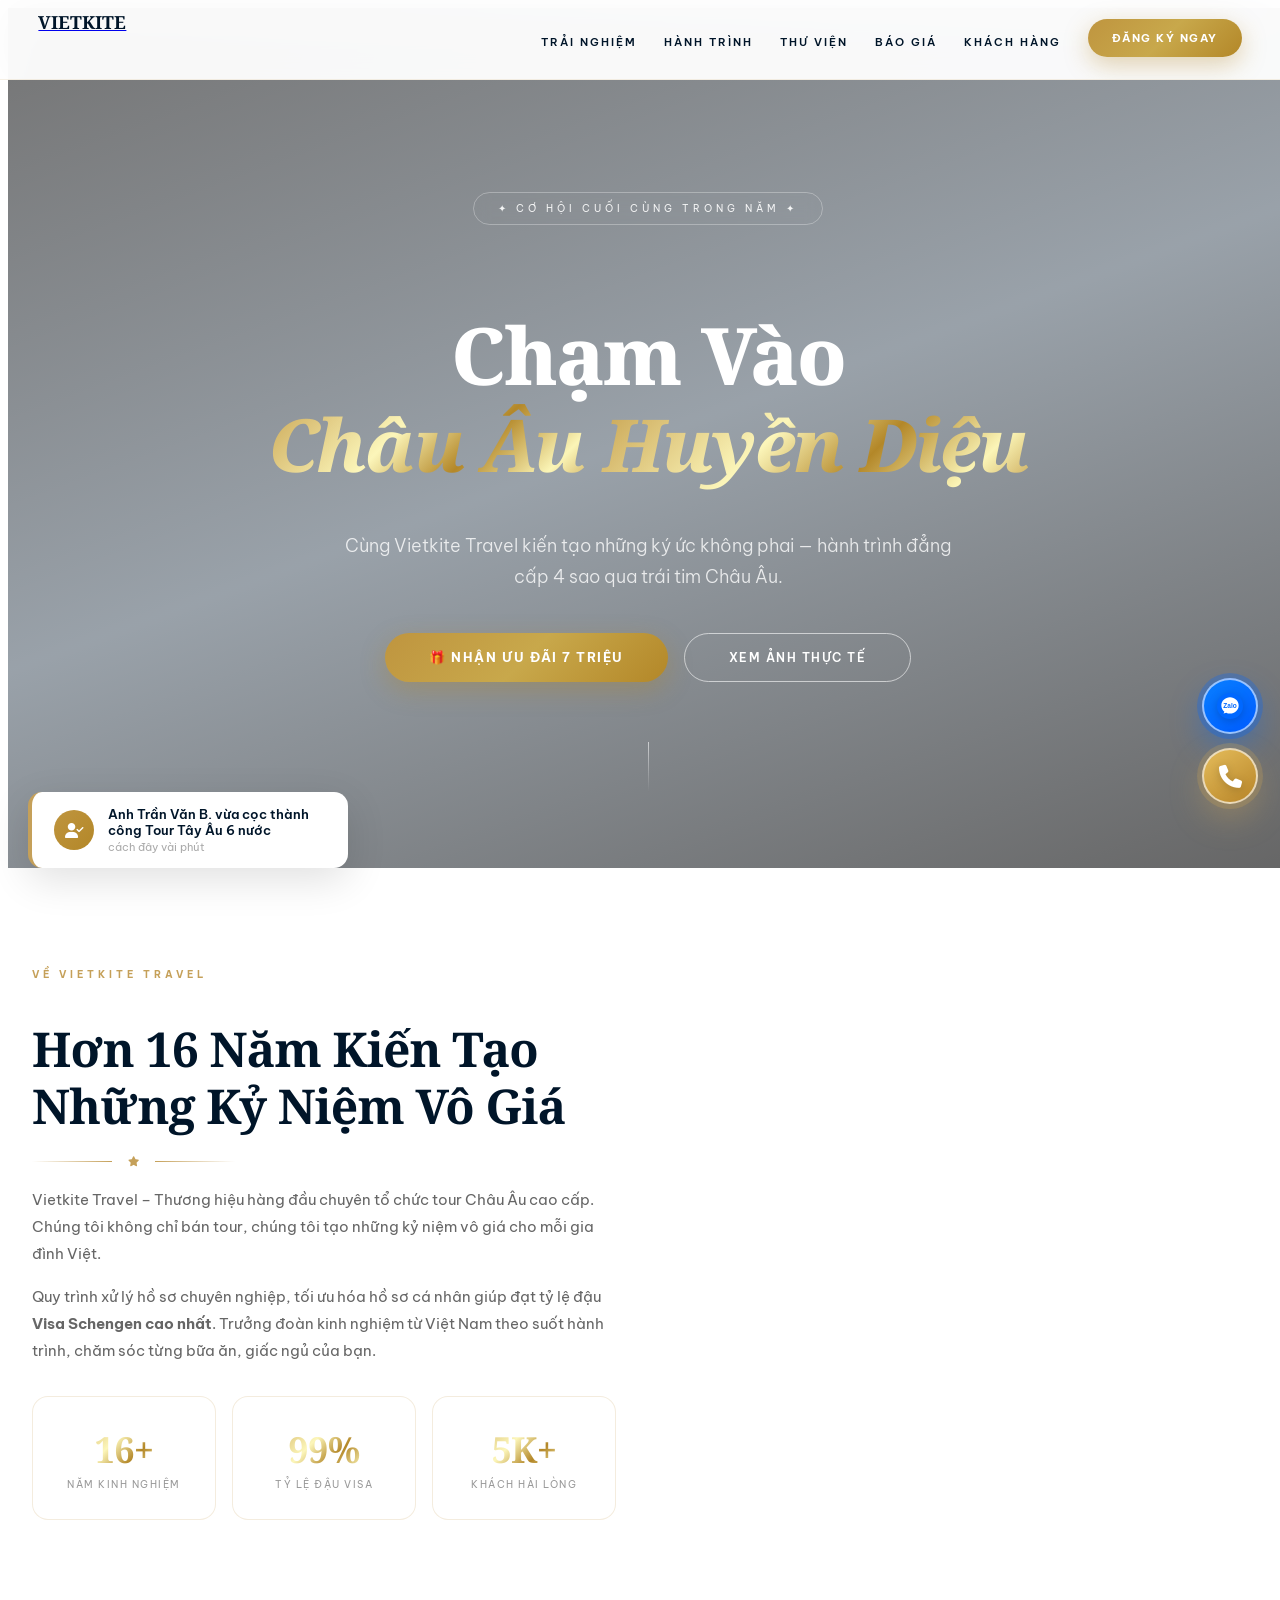
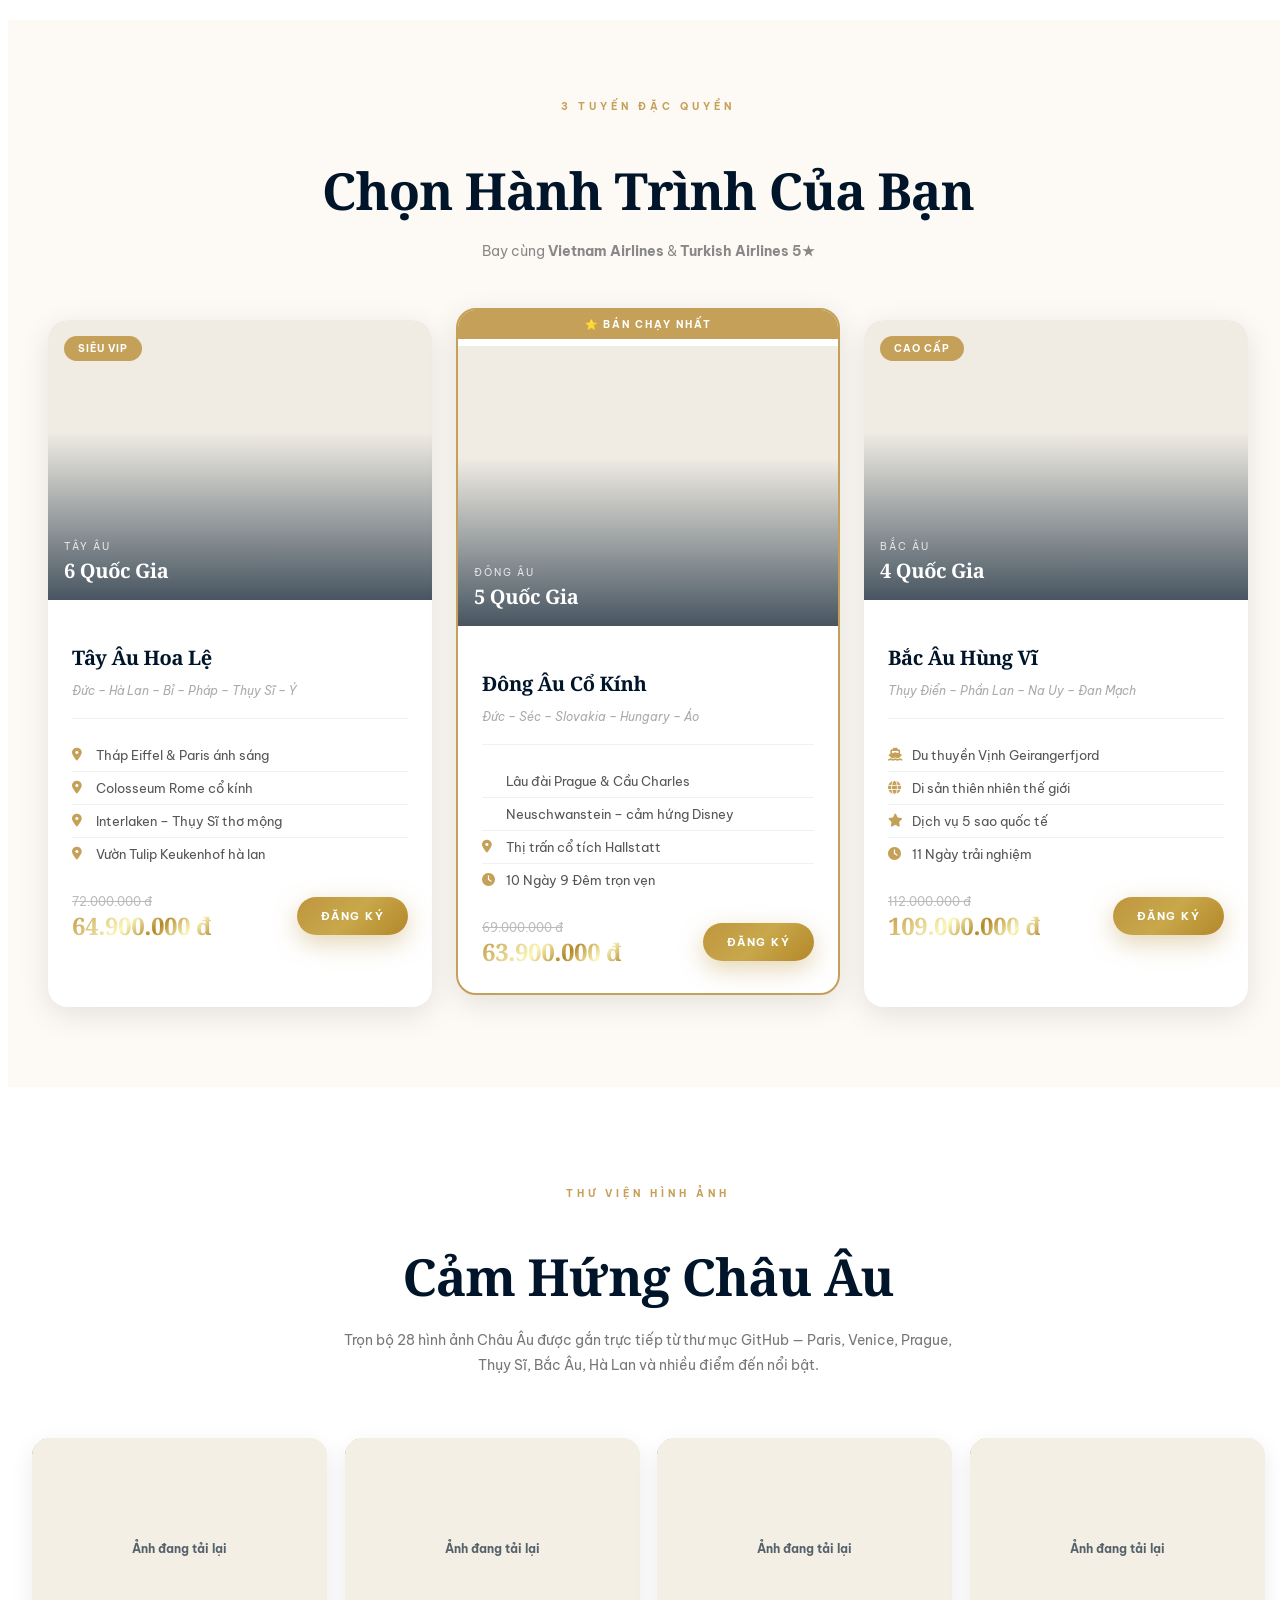
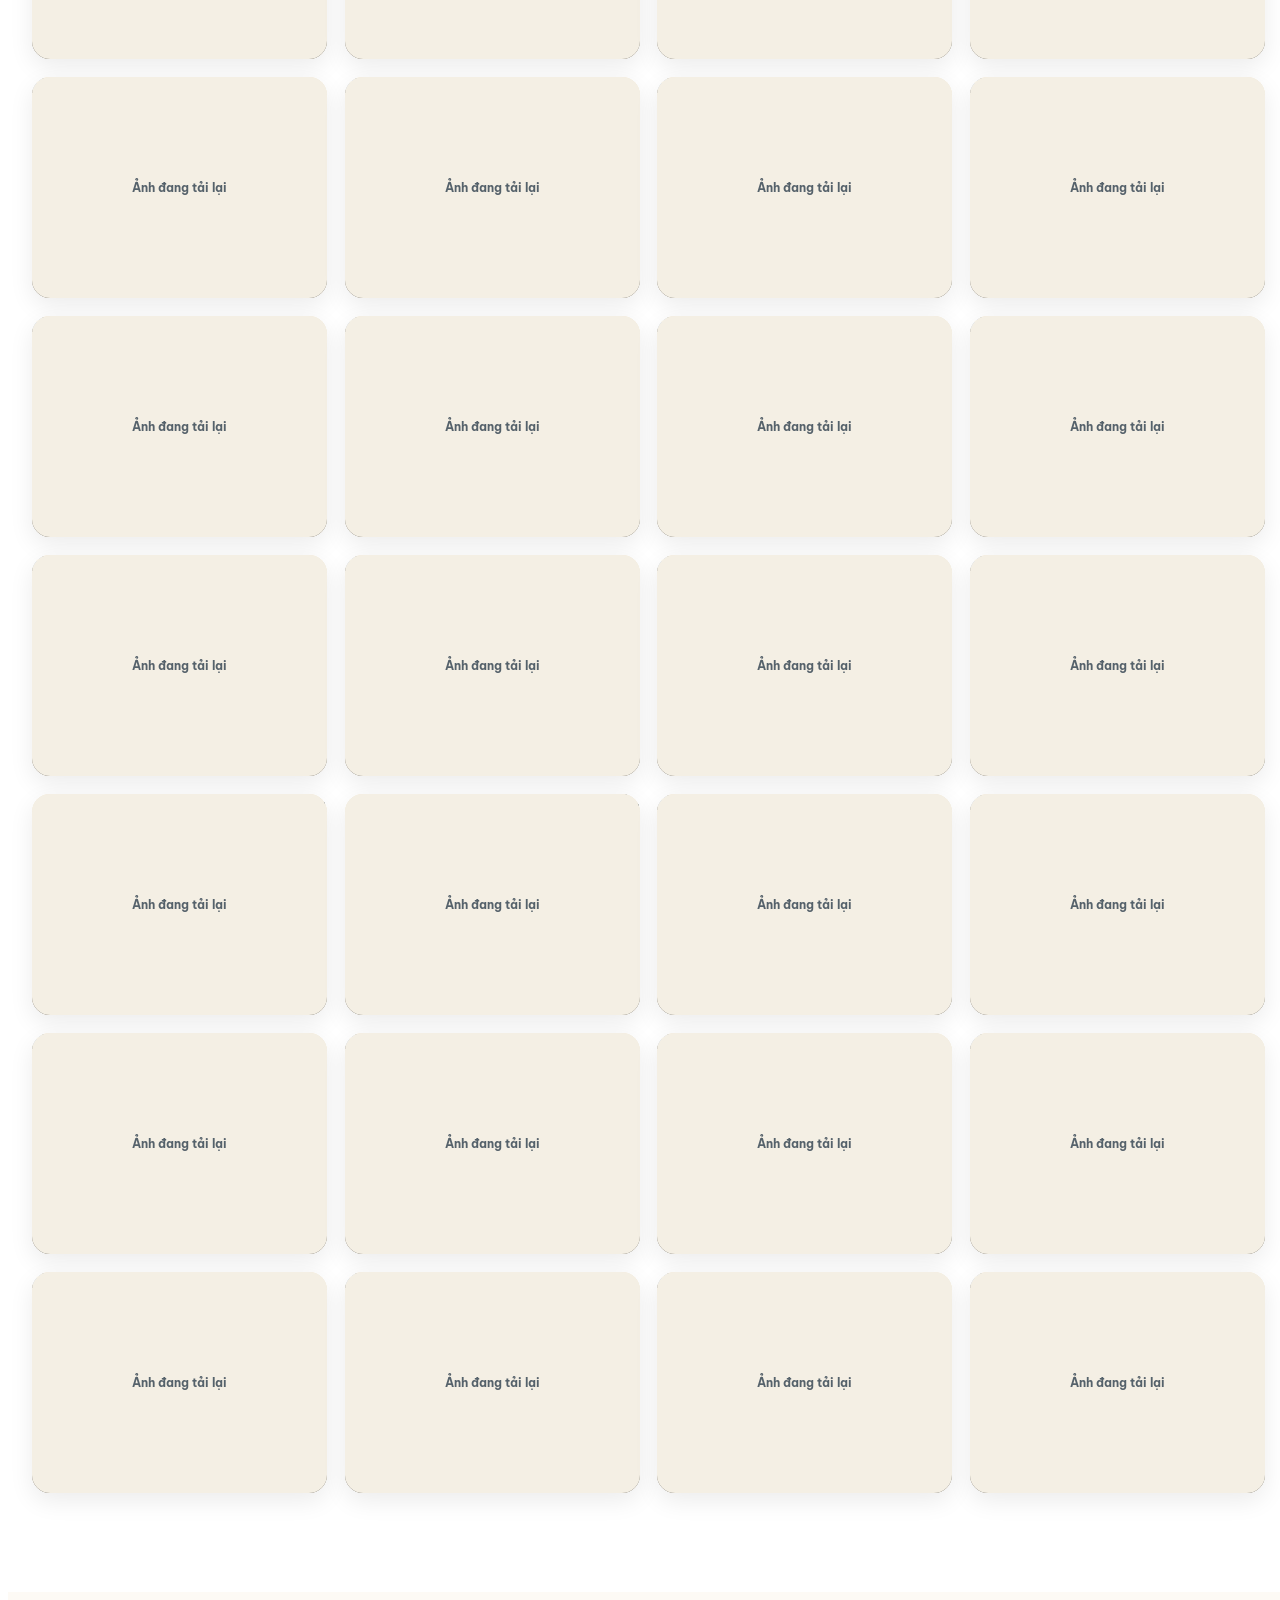
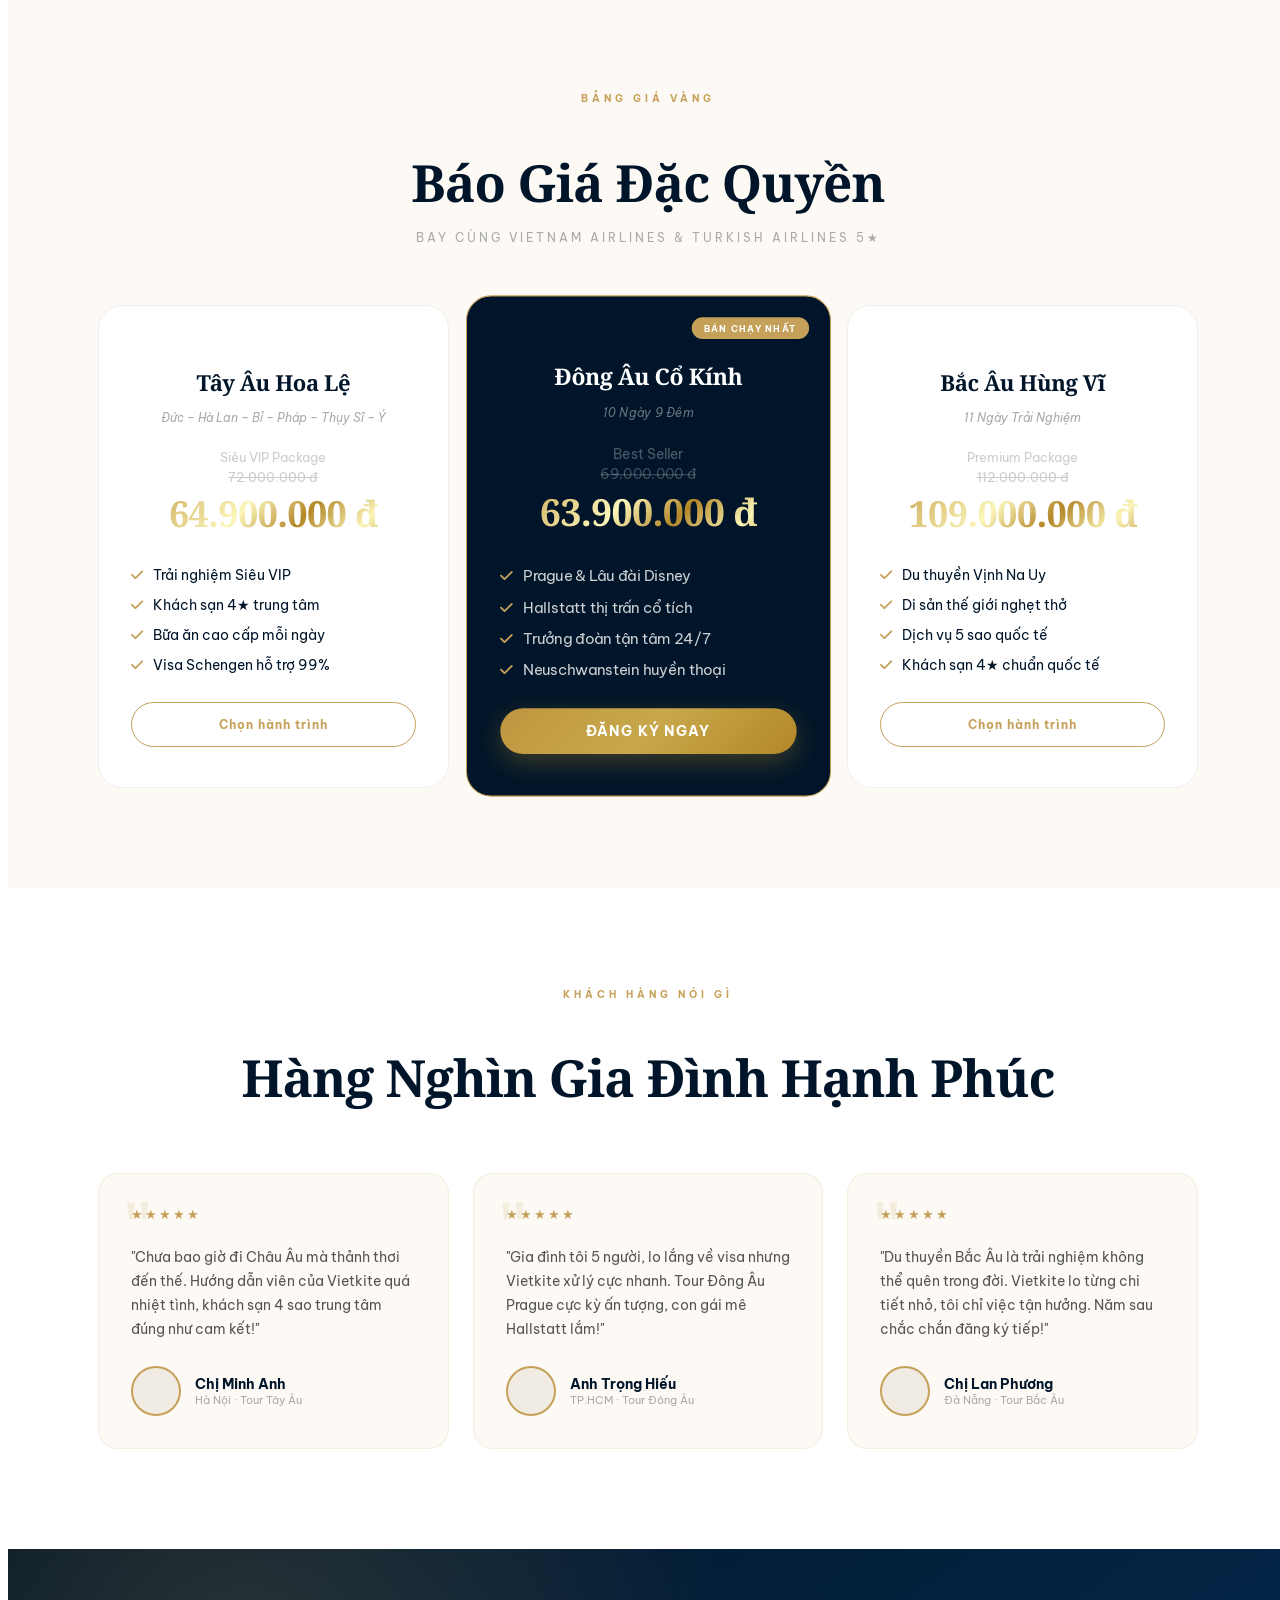
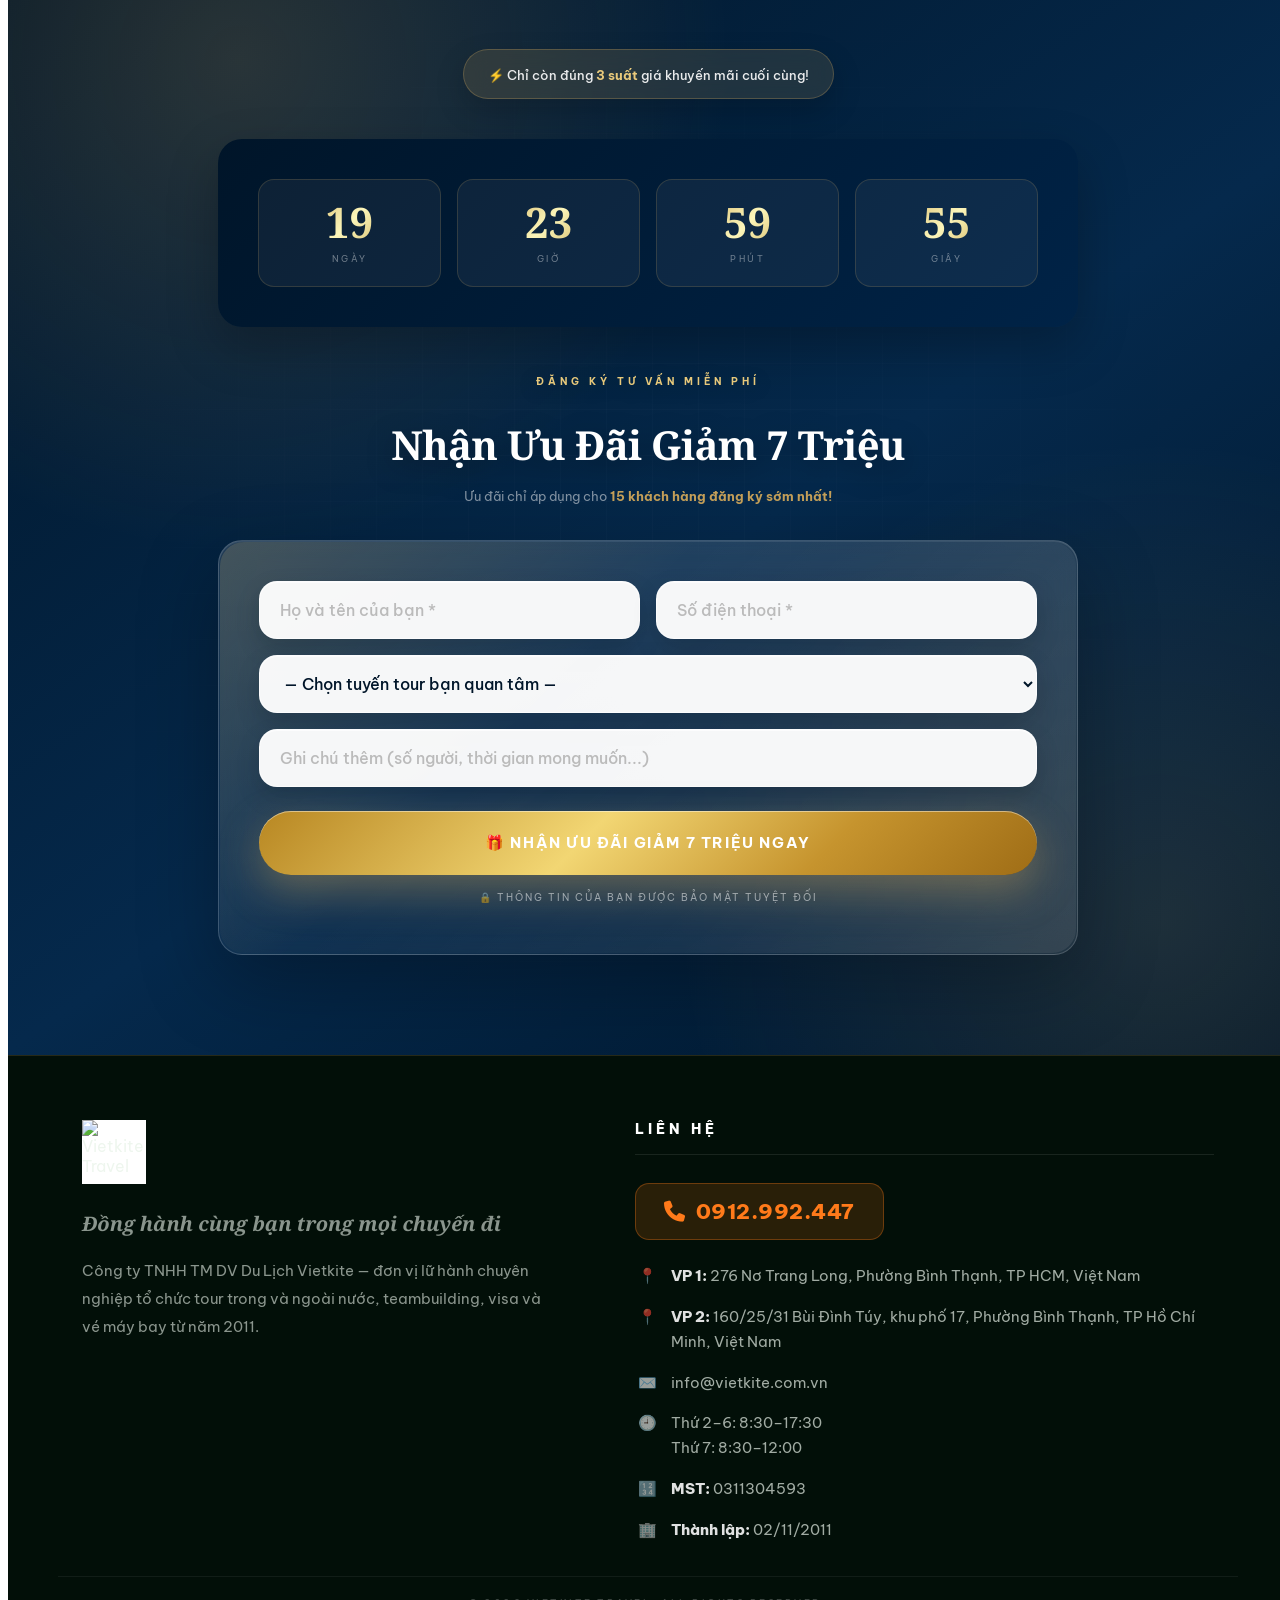
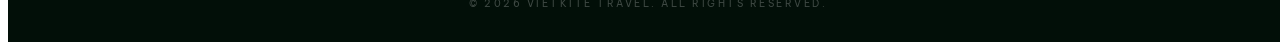
==== commit 1ff45cef: "Update index.html" ====
--- a/index.html
+++ b/index.html
@@ -144,7 +144,7 @@
     }
     #hero-bg {
       position: absolute; inset: 0;
-      background: url('https://raw.githubusercontent.com/vinhomessaigonparkvsgp/chauau/main/CH%C3%82U%20%C3%82U/5.%20C%E1%BA%A7u%20Charles%20%26%20L%C3%A2u%20%C4%91%C3%A0i%20Prague%20%28C%E1%BB%99ng%20h%C3%B2a%20S%C3%A9c%29.jpg') center/cover no-repeat;
+      background: url('https://raw.githubusercontent.com/vinhomessaigonparkvsgp/chauau/main/CH%C3%82U%20%C3%82U/5.%20C%E1%BA%A7u%20Charles%20%26%20L%C3%A2u%20%C4%91%C3%A0i%20Prague%20%28C%E1%BB%99ng%20h%C3%B2a%20S%C3%A9c%29.png') center/cover no-repeat;
       transform: scale(1.08);
       animation: heroZoom 18s ease-in-out infinite alternate;
     }
@@ -1061,10 +1061,363 @@
       }
     }
 
+
+
+    /* ──── FIX 5: HERO TITLE ON REAL IOS ──── */
+    #hero-title,
+    #hero-title .hero-title-main,
+    #hero-title .hero-title-gold,
+    #hero-title .hero-gold-part {
+      overflow: visible !important;
+      -webkit-font-smoothing: antialiased;
+      text-rendering: optimizeLegibility;
+    }
+
+    #hero-title {
+      line-height: 1.10 !important;
+      padding-bottom: 0.08em !important;
+    }
+
+    #hero-title .hero-title-main {
+      display: block !important;
+      line-height: 1.04 !important;
+      margin-bottom: 0.02em !important;
+    }
+
+    #hero-title .hero-title-gold {
+      display: block !important;
+      line-height: 1.18 !important;
+      padding-top: 0.02em !important;
+      padding-bottom: 0.12em !important;
+    }
+
+    #hero-title .hero-gold-part {
+      display: inline-block !important;
+      line-height: 1.20 !important;
+      padding: 0.02em 0.03em 0.16em !important;
+      margin: 0 -0.01em -0.10em !important;
+      font-style: italic !important;
+      font-weight: 800 !important;
+      background-size: 100% 155% !important;
+      background-position: center 46% !important;
+      -webkit-box-decoration-break: clone;
+      box-decoration-break: clone;
+    }
+
+    @media (max-width: 720px) {
+      #hero-title {
+        line-height: 1.08 !important;
+        margin-bottom: 18px !important;
+      }
+      #hero-title .hero-title-gold {
+        font-size: .84em !important;
+        line-height: 1.20 !important;
+      }
+      #hero-title .hero-gold-part {
+        display: block !important;
+        width: 100% !important;
+        line-height: 1.18 !important;
+        padding-top: 0.01em !important;
+        padding-bottom: 0.18em !important;
+        margin-bottom: -0.12em !important;
+        white-space: nowrap !important;
+      }
+    }
+
+    @media (max-width: 430px) {
+      #hero-title {
+        font-size: clamp(36px, 12.6vw, 49px) !important;
+      }
+      #hero-title .hero-title-gold {
+        font-size: .82em !important;
+      }
+    }
+
     /* ──── SCROLLBAR ──── */
     ::-webkit-scrollbar { width: 6px; }
     ::-webkit-scrollbar-track { background: #f1f1f1; }
     ::-webkit-scrollbar-thumb { background: var(--gold); border-radius: 3px; }
+
+    /* ──── FIX 6: BEAUTIFUL MOBILE BOOKING + FLOATING BUTTONS ──── */
+    #booking.booking-section {
+      position: relative;
+      scroll-margin-top: 92px;
+      overflow: hidden !important;
+      background:
+        radial-gradient(circle at 18% 10%, rgba(197,160,89,.20), transparent 34%),
+        radial-gradient(circle at 90% 88%, rgba(232,201,123,.12), transparent 32%),
+        linear-gradient(145deg, #001426 0%, #05294c 55%, #001529 100%) !important;
+    }
+    #booking.booking-section::before {
+      content: "";
+      position: absolute;
+      inset: 0;
+      pointer-events: none;
+      background-image:
+        linear-gradient(rgba(255,255,255,.035) 1px, transparent 1px),
+        linear-gradient(90deg, rgba(255,255,255,.030) 1px, transparent 1px);
+      background-size: 46px 46px;
+      mask-image: radial-gradient(circle at center, black 0%, transparent 78%);
+      opacity: .55;
+    }
+    #booking .booking-inner { position: relative; z-index: 1; }
+    #booking .booking-urgency {
+      border-radius: 999px !important;
+      width: fit-content;
+      max-width: 100%;
+      margin-left: auto;
+      margin-right: auto;
+      box-shadow: 0 12px 30px rgba(0,0,0,.18);
+      backdrop-filter: blur(14px);
+    }
+    #booking .booking-heading h2 {
+      overflow: visible !important;
+      padding-bottom: .18em;
+      line-height: 1.18 !important;
+      text-shadow: 0 8px 28px rgba(0,0,0,.35);
+    }
+    #booking .booking-heading .section-label {
+      color: var(--gold-light) !important;
+      text-shadow: 0 4px 18px rgba(0,0,0,.38);
+    }
+    #booking .booking-form-card {
+      position: relative;
+      background: linear-gradient(180deg, rgba(255,255,255,.115), rgba(255,255,255,.050)) !important;
+      border: 1px solid rgba(255,255,255,.18) !important;
+      box-shadow: 0 26px 80px rgba(0,0,0,.28), inset 0 1px 0 rgba(255,255,255,.10);
+      backdrop-filter: blur(18px);
+    }
+    #booking .booking-form-card::before {
+      content: "";
+      position: absolute;
+      inset: 1px;
+      border-radius: inherit;
+      pointer-events: none;
+      background: linear-gradient(135deg, rgba(232,201,123,.18), transparent 38%, rgba(255,255,255,.08));
+    }
+    #booking .booking-form-card > * { position: relative; z-index: 1; }
+    #booking .form-input {
+      height: 58px;
+      border-radius: 18px !important;
+      border: 1px solid rgba(255,255,255,.74) !important;
+      background: rgba(255,255,255,.96) !important;
+      box-shadow: 0 10px 24px rgba(0,0,0,.16), inset 0 1px 0 rgba(255,255,255,.7);
+      font-size: 16px !important;
+      font-weight: 500;
+      padding: 0 20px !important;
+    }
+    #booking .form-input:focus {
+      border-color: var(--gold-light) !important;
+      box-shadow: 0 0 0 4px rgba(232,201,123,.24), 0 12px 30px rgba(0,0,0,.20) !important;
+      transform: translateY(-1px);
+    }
+    #booking select.form-input {
+      appearance: auto;
+      -webkit-appearance: menulist;
+      color: var(--dark) !important;
+    }
+    #booking #f-note { overflow: hidden; text-overflow: ellipsis; }
+    #booking .booking-submit {
+      min-height: 64px;
+      border-radius: 999px !important;
+      background: linear-gradient(135deg, #b88722 0%, #f2d673 42%, #c6942e 72%, #9f6d16 100%) !important;
+      box-shadow: 0 16px 42px rgba(197,160,89,.42), inset 0 1px 0 rgba(255,255,255,.45) !important;
+      letter-spacing: 1.6px !important;
+      line-height: 1.35 !important;
+      overflow: hidden;
+      isolation: isolate;
+    }
+    #booking .booking-submit::after {
+      content: "";
+      position: absolute;
+      top: -40%; bottom: -40%; left: -45%;
+      width: 38%;
+      transform: rotate(24deg);
+      background: linear-gradient(90deg, transparent, rgba(255,255,255,.55), transparent);
+      animation: goldSweep 3.4s ease-in-out infinite;
+      z-index: 0;
+    }
+    #booking .booking-submit span { position: relative; z-index: 1; }
+    @keyframes goldSweep {
+      0%, 45% { left: -55%; opacity: 0; }
+      55% { opacity: 1; }
+      100% { left: 120%; opacity: 0; }
+    }
+    #booking .booking-privacy { color: rgba(255,255,255,.52) !important; }
+
+    /* Floating contact buttons */
+    #float-btns {
+      right: 22px !important;
+      bottom: 96px !important;
+      gap: 14px !important;
+      z-index: 997 !important;
+    }
+    .float-btn {
+      position: relative;
+      width: 56px !important;
+      height: 56px !important;
+      border: 2px solid rgba(255,255,255,.82);
+      overflow: visible !important;
+      transform: translateZ(0);
+      isolation: isolate;
+    }
+    .float-btn::before {
+      content: "";
+      position: absolute;
+      inset: -7px;
+      border-radius: 999px;
+      z-index: -1;
+      opacity: .72;
+      animation: floatPulse 2.2s ease-out infinite;
+    }
+    .float-btn::after {
+      content: attr(data-label);
+      position: absolute;
+      right: calc(100% + 12px);
+      top: 50%;
+      transform: translateY(-50%) translateX(8px);
+      opacity: 0;
+      pointer-events: none;
+      white-space: nowrap;
+      padding: 8px 12px;
+      border-radius: 999px;
+      background: rgba(0,21,41,.86);
+      color: #fff;
+      font-size: 12px;
+      font-weight: 800;
+      letter-spacing: .3px;
+      box-shadow: 0 12px 28px rgba(0,0,0,.22);
+      transition: .28s ease;
+    }
+    .float-btn:hover::after { opacity: 1; transform: translateY(-50%) translateX(0); }
+    .float-zalo {
+      background: linear-gradient(145deg, #0b88ff, #0057ff) !important;
+      box-shadow: 0 14px 32px rgba(0,104,255,.38) !important;
+    }
+    .float-zalo::before { background: rgba(0,104,255,.38); }
+    .float-phone {
+      background: linear-gradient(145deg, #f0c65c, #b27a16) !important;
+      box-shadow: 0 14px 32px rgba(197,160,89,.40) !important;
+    }
+    .float-phone::before { background: rgba(197,160,89,.38); }
+    .float-btn:hover { transform: translateY(-4px) scale(1.04) !important; }
+    .float-btn svg { width: 26px !important; height: 26px !important; filter: drop-shadow(0 2px 4px rgba(0,0,0,.18)); }
+    .float-phone i { font-size: 23px; filter: drop-shadow(0 2px 4px rgba(0,0,0,.18)); }
+    @keyframes floatPulse {
+      0% { transform: scale(.78); opacity: .72; }
+      70%, 100% { transform: scale(1.35); opacity: 0; }
+    }
+
+    @media (max-width: 720px) {
+      #booking.booking-section {
+        scroll-margin-top: 76px;
+        padding: 90px 16px 86px !important;
+      }
+      #booking .booking-inner { width: min(100%, 430px) !important; }
+      #booking .booking-urgency {
+        margin-bottom: 22px !important;
+        padding: 10px 16px !important;
+        font-size: 12px !important;
+        line-height: 1.5 !important;
+      }
+      #booking .timer-box {
+        border-radius: 24px !important;
+        padding: 16px !important;
+        gap: 10px !important;
+        box-shadow: 0 18px 48px rgba(0,0,0,.26) !important;
+      }
+      #booking .timer-unit {
+        padding: 14px 8px !important;
+        border-radius: 16px !important;
+      }
+      #booking .timer-num { font-size: 30px !important; line-height: 1 !important; }
+      #booking .timer-label { letter-spacing: 1.8px !important; }
+      #booking .booking-heading {
+        margin: 34px 0 24px !important;
+      }
+      #booking .booking-heading .section-label {
+        font-size: 9px !important;
+        letter-spacing: 2.8px !important;
+        margin-bottom: 10px !important;
+      }
+      #booking .booking-heading h2 {
+        font-size: clamp(28px, 9vw, 38px) !important;
+        line-height: 1.22 !important;
+        margin-bottom: 12px !important;
+      }
+      #booking .booking-heading p {
+        font-size: 13px !important;
+        line-height: 1.65 !important;
+        max-width: 310px !important;
+        margin-left: auto !important;
+        margin-right: auto !important;
+      }
+      #booking .booking-form-card {
+        padding: 22px !important;
+        border-radius: 28px !important;
+        margin-left: auto !important;
+        margin-right: auto !important;
+      }
+      #booking .form-row {
+        gap: 12px !important;
+        margin-bottom: 12px !important;
+      }
+      #booking .form-input {
+        height: 56px !important;
+        min-height: 56px !important;
+        border-radius: 17px !important;
+        font-size: 16px !important;
+        padding: 0 17px !important;
+        margin-bottom: 12px !important;
+      }
+      #booking select.form-input { height: 54px !important; }
+      #booking #f-note { margin-bottom: 18px !important; }
+      #booking .booking-submit {
+        min-height: 58px !important;
+        padding: 15px 18px !important;
+        font-size: 13px !important;
+        letter-spacing: 1.2px !important;
+      }
+      #booking .booking-privacy {
+        font-size: 9px !important;
+        letter-spacing: 1.6px !important;
+        line-height: 1.6 !important;
+        margin-top: 14px !important;
+      }
+      /* Mobile: keep the contact buttons elegant and away from the CTA */
+      #float-btns {
+        right: 12px !important;
+        bottom: calc(122px + env(safe-area-inset-bottom)) !important;
+        gap: 10px !important;
+      }
+      .float-btn {
+        width: 48px !important;
+        height: 48px !important;
+        border-width: 1.5px !important;
+      }
+      .float-btn::after { display: none !important; }
+      .float-btn svg { width: 22px !important; height: 22px !important; }
+      .float-phone i { font-size: 20px !important; }
+      #back-top {
+        width: 44px !important;
+        height: 44px !important;
+        bottom: calc(28px + env(safe-area-inset-bottom)) !important;
+        background: rgba(0,21,41,.92) !important;
+        border: 1px solid rgba(255,255,255,.2) !important;
+      }
+      #social-proof {
+        display: none !important;
+      }
+    }
+
+    @media (max-width: 430px) {
+      #booking.booking-section { padding-left: 12px !important; padding-right: 12px !important; }
+      #booking .booking-form-card { padding: 18px !important; border-radius: 24px !important; }
+      #booking .booking-submit { font-size: 12px !important; letter-spacing: 1px !important; }
+      #float-btns { right: 10px !important; bottom: calc(108px + env(safe-area-inset-bottom)) !important; }
+      .float-btn { width: 46px !important; height: 46px !important; }
+    }
+
   </style>
 </head>
 <body>
@@ -1138,7 +1491,10 @@
     </div>
     <h1 id="hero-title" data-aos="zoom-in" data-aos-delay="150" class="font-serif" style="font-size:clamp(42px,8vw,90px);color:white;line-height:1.1;margin-bottom:20px;font-weight:700;">
       <span class="hero-title-main">Chạm Vào</span>
-      <span class="hero-title-gold text-gold">Châu Âu Huyền Diệu</span>
+      <span class="hero-title-gold">
+        <span class="hero-gold-part text-gold">Châu Âu</span>
+        <span class="hero-gold-part text-gold">Huyền Diệu</span>
+      </span>
     </h1>
     <p data-aos="fade-up" data-aos-delay="300" style="color:rgba(255,255,255,0.8);font-size:clamp(14px,2vw,18px);font-weight:300;line-height:1.7;max-width:580px;margin:0 auto 40px;">
       Cùng Vietkite Travel kiến tạo những ký ức không phai — hành trình đẳng cấp 4 sao qua trái tim Châu Âu.
@@ -1321,7 +1677,6 @@
       <span class="section-label">Thư Viện Hình Ảnh</span>
       <h2 class="font-serif" style="font-size:clamp(28px,4vw,56px);margin-bottom:16px;">Cảm Hứng Châu Âu</h2>
       <p style="color:#777;font-size:14px;line-height:1.8;max-width:620px;margin:0 auto;">Trọn bộ 28 hình ảnh Châu Âu được gắn trực tiếp từ thư mục GitHub — Paris, Venice, Prague, Thụy Sĩ, Bắc Âu, Hà Lan và nhiều điểm đến nổi bật.</p>
-      <div class="gallery-count-pill"><i class="fas fa-images"></i> Đã gắn đủ 28 hình</div>
     </div>
     <div class="gallery-grid" id="gallery-grid">
       <div class="gallery-item" data-gallery-index="0" onclick="openLightbox(0)">
@@ -1717,11 +2072,11 @@
 <!-- ══════════════════════════════════════════
      BOOKING + COUNTDOWN
 ══════════════════════════════════════════ -->
-<section id="booking" style="padding:100px 24px;background:linear-gradient(135deg,var(--dark) 0%,#002347 100%);">
-  <div style="max-width:860px;margin:0 auto;">
+<section id="booking" class="booking-section" style="padding:100px 24px;background:linear-gradient(135deg,var(--dark) 0%,#002347 100%);">
+  <div class="booking-inner" style="max-width:860px;margin:0 auto;">
     
     <!-- Urgency bar -->
-    <div style="background:rgba(197,160,89,0.15);border:1px solid rgba(197,160,89,0.3);border-radius:12px;padding:14px 24px;text-align:center;margin-bottom:40px;" data-aos="fade-up">
+    <div class="booking-urgency" style="background:rgba(197,160,89,0.15);border:1px solid rgba(197,160,89,0.3);border-radius:12px;padding:14px 24px;text-align:center;margin-bottom:40px;" data-aos="fade-up">
       <span style="color:var(--gold-light);font-size:13px;">⚡ </span>
       <span style="color:rgba(255,255,255,0.9);font-size:13px;font-weight:500;">Chỉ còn đúng <strong style="color:var(--gold-light);">3 suất</strong> giá khuyến mãi cuối cùng!</span>
     </div>
@@ -1746,14 +2101,14 @@
       </div>
     </div>
 
-    <div style="text-align:center;margin:48px 0 36px;" data-aos="fade-up">
+    <div class="booking-heading" style="text-align:center;margin:48px 0 36px;" data-aos="fade-up">
       <span class="section-label">Đăng Ký Tư Vấn Miễn Phí</span>
       <h2 class="font-serif" style="font-size:clamp(24px,4vw,40px);color:white;margin-bottom:12px;">Nhận Ưu Đãi Giảm 7 Triệu</h2>
       <p style="color:rgba(255,255,255,0.5);font-size:13px;">Ưu đãi chỉ áp dụng cho <strong style="color:var(--gold);">15 khách hàng đăng ký sớm nhất!</strong></p>
     </div>
 
     <!-- Form -->
-    <div style="background:rgba(255,255,255,0.05);border:1px solid rgba(255,255,255,0.1);border-radius:24px;padding:40px;" data-aos="fade-up">
+    <div class="booking-form-card" style="background:rgba(255,255,255,0.05);border:1px solid rgba(255,255,255,0.1);border-radius:24px;padding:40px;" data-aos="fade-up">
       <div style="display:grid;grid-template-columns:1fr 1fr;gap:16px;margin-bottom:16px;" class="form-row">
         <input type="text" id="f-name" class="form-input" placeholder="Họ và tên của bạn *" required>
         <input type="tel" id="f-phone" class="form-input" placeholder="Số điện thoại *" required>
@@ -1765,10 +2120,10 @@
         <option value="bac-au">Bắc Âu Hùng Vĩ (4 Nước) – 109.000.000đ</option>
       </select>
       <input type="text" id="f-note" class="form-input" placeholder="Ghi chú thêm (số người, thời gian mong muốn...)" style="margin-bottom:24px;">
-      <button onclick="submitForm()" class="btn-gold" style="width:100%;font-size:15px;padding:20px;text-align:center;border:none;cursor:pointer;">
+      <button onclick="submitForm()" class="btn-gold booking-submit" style="width:100%;font-size:15px;padding:20px;text-align:center;border:none;cursor:pointer;">
         <span>🎁 NHẬN ƯU ĐÃI GIẢM 7 TRIỆU NGAY</span>
       </button>
-      <p style="text-align:center;font-size:10px;color:rgba(255,255,255,0.3);margin-top:16px;letter-spacing:2px;text-transform:uppercase;">
+      <p class="booking-privacy" style="text-align:center;font-size:10px;color:rgba(255,255,255,0.3);margin-top:16px;letter-spacing:2px;text-transform:uppercase;">
         🔒 Thông tin của bạn được bảo mật tuyệt đối
       </p>
     </div>
@@ -1815,14 +2170,14 @@
      FLOATING BUTTONS
 ══════════════════════════════════════════ -->
 <div id="float-btns">
-  <a href="https://zalo.me/84912992447" class="float-btn float-zalo" title="Chat Zalo" target="_blank">
+  <a href="https://zalo.me/84912992447" class="float-btn float-zalo" data-label="Chat Zalo" aria-label="Chat Zalo" title="Chat Zalo" target="_blank">
     <svg width="22" height="22" viewBox="0 0 48 48" fill="none" xmlns="http://www.w3.org/2000/svg">
       <rect width="48" height="48" rx="24" fill="#0068FF"/>
       <path d="M24 8C15.163 8 8 14.716 8 23c0 4.573 2.197 8.674 5.664 11.47L12 38l5.122-1.637C18.924 37.41 21.4 38 24 38c8.837 0 16-6.716 16-15S32.837 8 24 8z" fill="white"/>
       <text x="24" y="28" text-anchor="middle" fill="#0068FF" font-size="12" font-weight="bold" font-family="Arial">Zalo</text>
     </svg>
   </a>
-  <a href="tel:+84912992447" class="float-btn float-phone" title="Gọi ngay">
+  <a href="tel:+84912992447" class="float-btn float-phone" data-label="Gọi ngay" aria-label="Gọi ngay" title="Gọi ngay">
     <i class="fas fa-phone"></i>
   </a>
 </div>
@@ -2101,5 +2456,20 @@
   window.addEventListener('resize', applyResponsive);
 </script>
 
+
+<script>
+  // Mobile polish: reduce clutter while the booking form is on screen.
+  (function () {
+    const booking = document.getElementById('booking');
+    if (!booking || !('IntersectionObserver' in window)) return;
+    const obs = new IntersectionObserver((entries) => {
+      entries.forEach(entry => {
+        document.body.classList.toggle('booking-in-view', entry.isIntersecting);
+      });
+    }, { threshold: 0.18 });
+    obs.observe(booking);
+  })();
+</script>
+
 </body>
 </html>
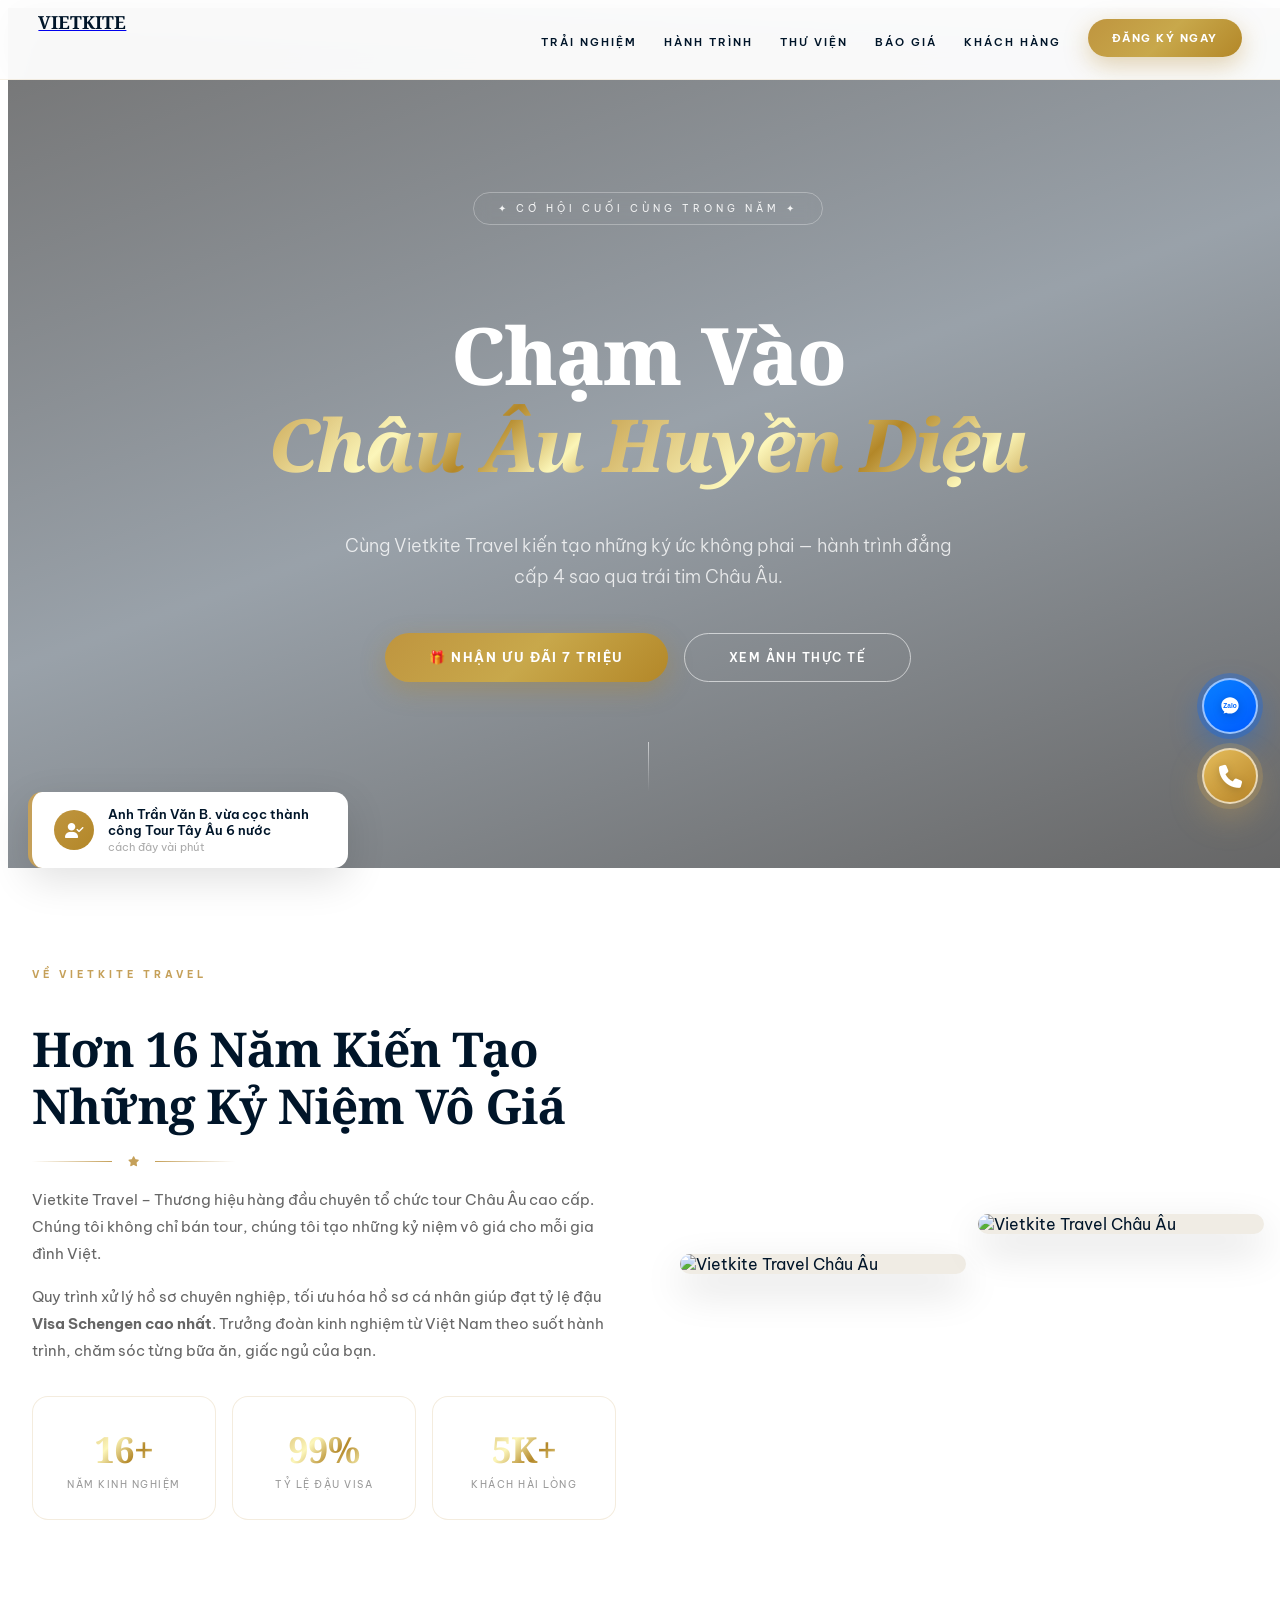
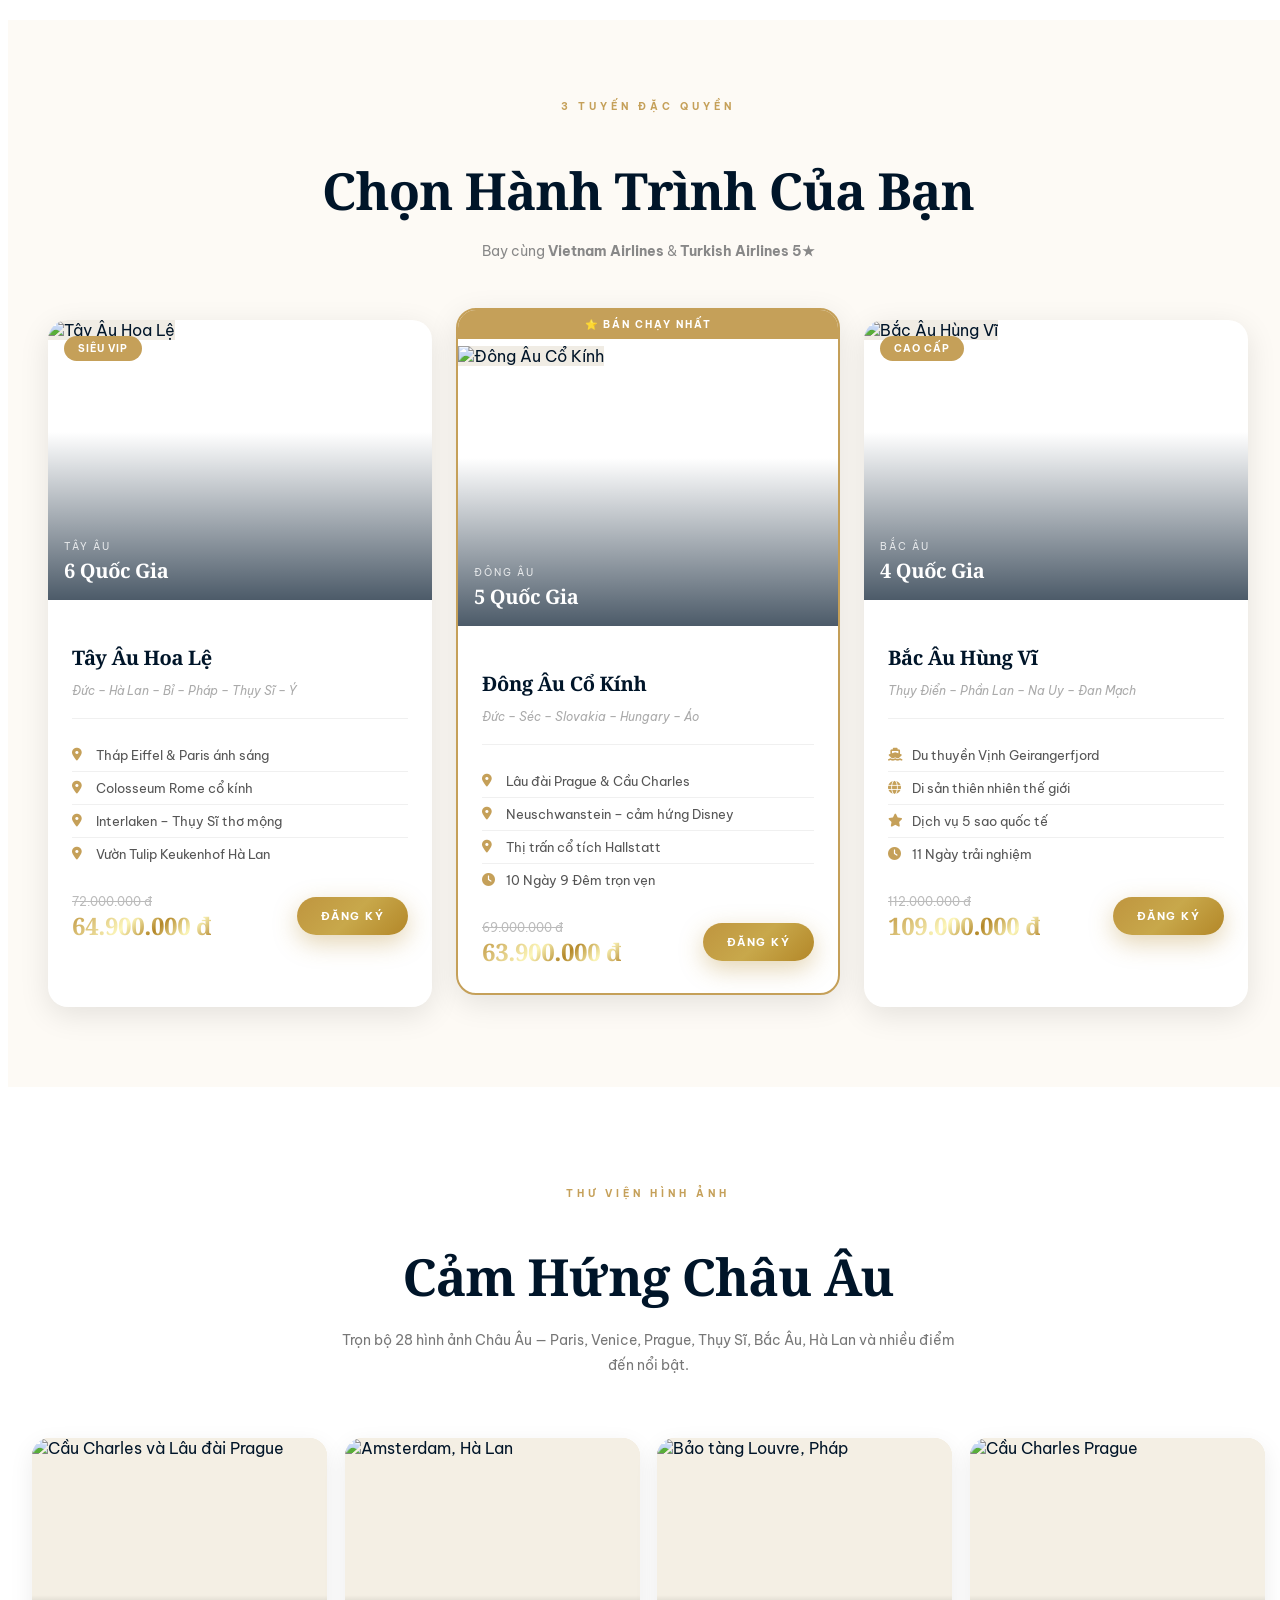
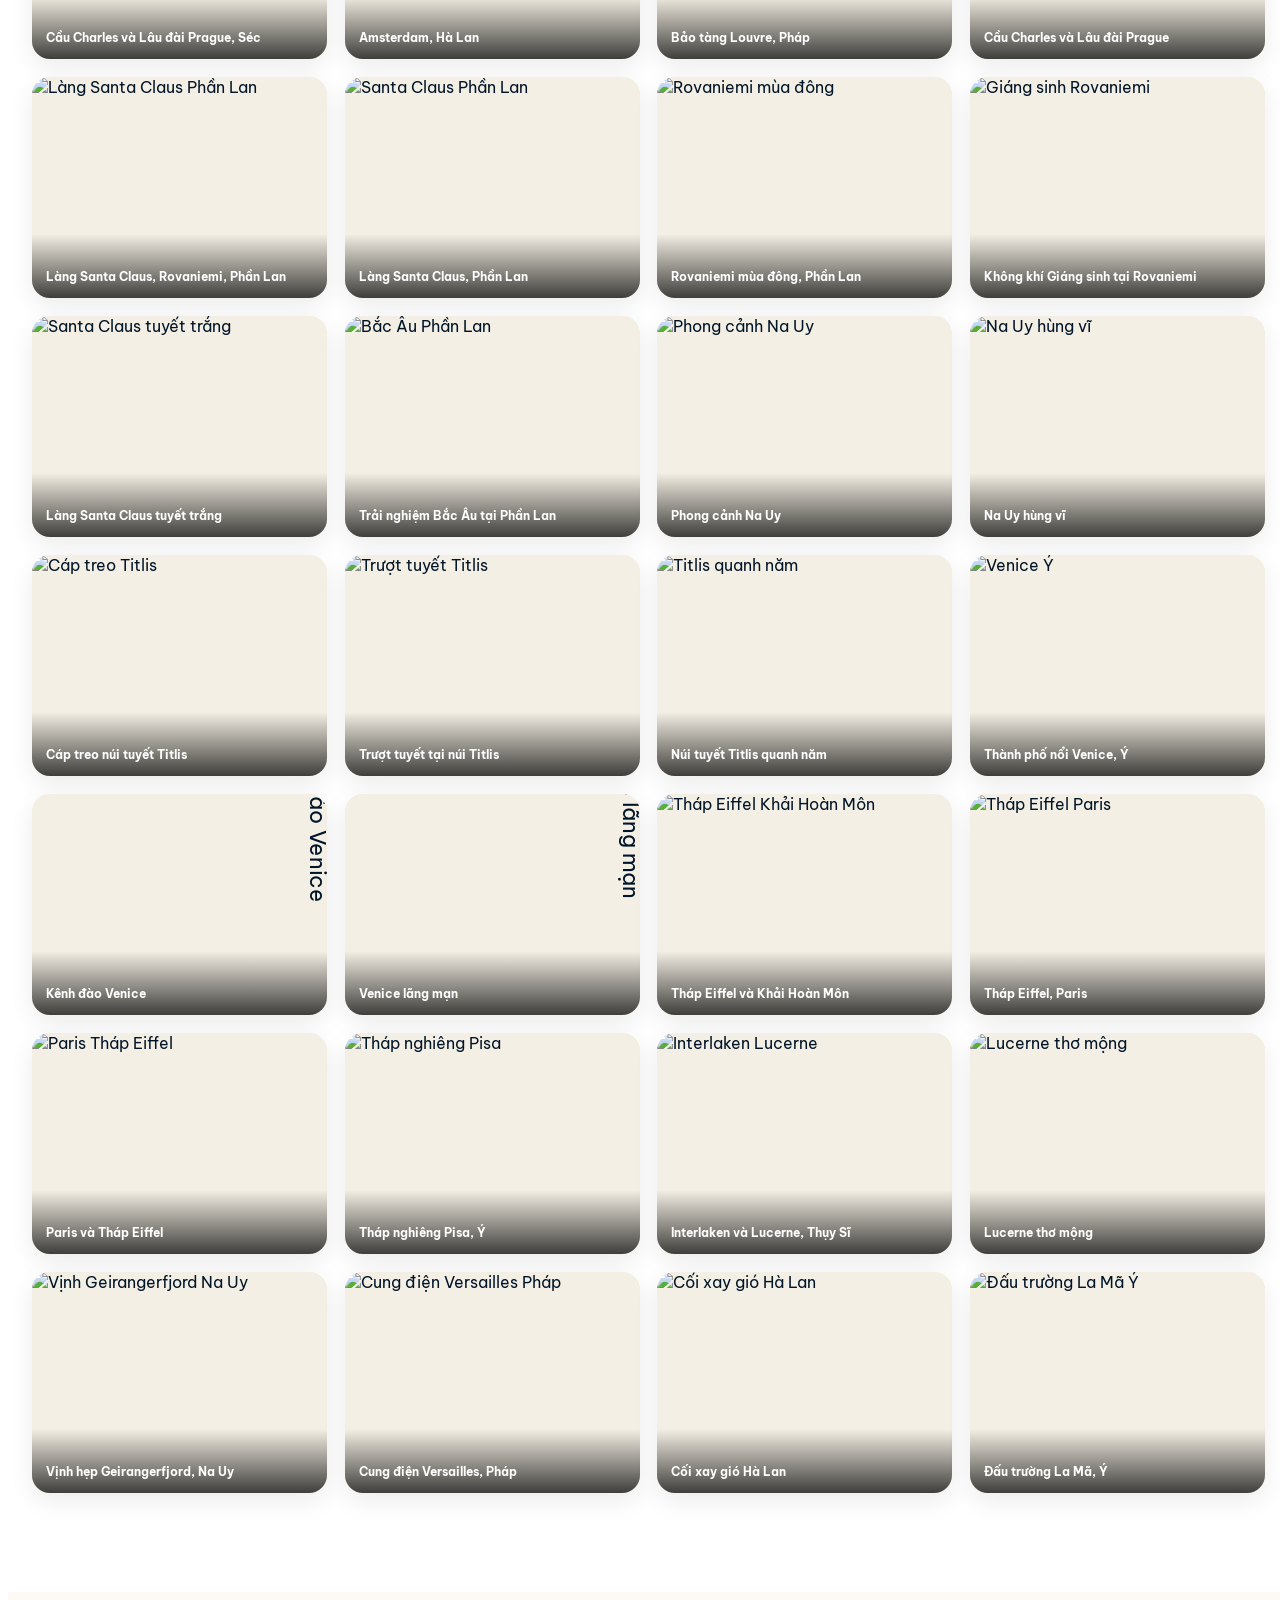
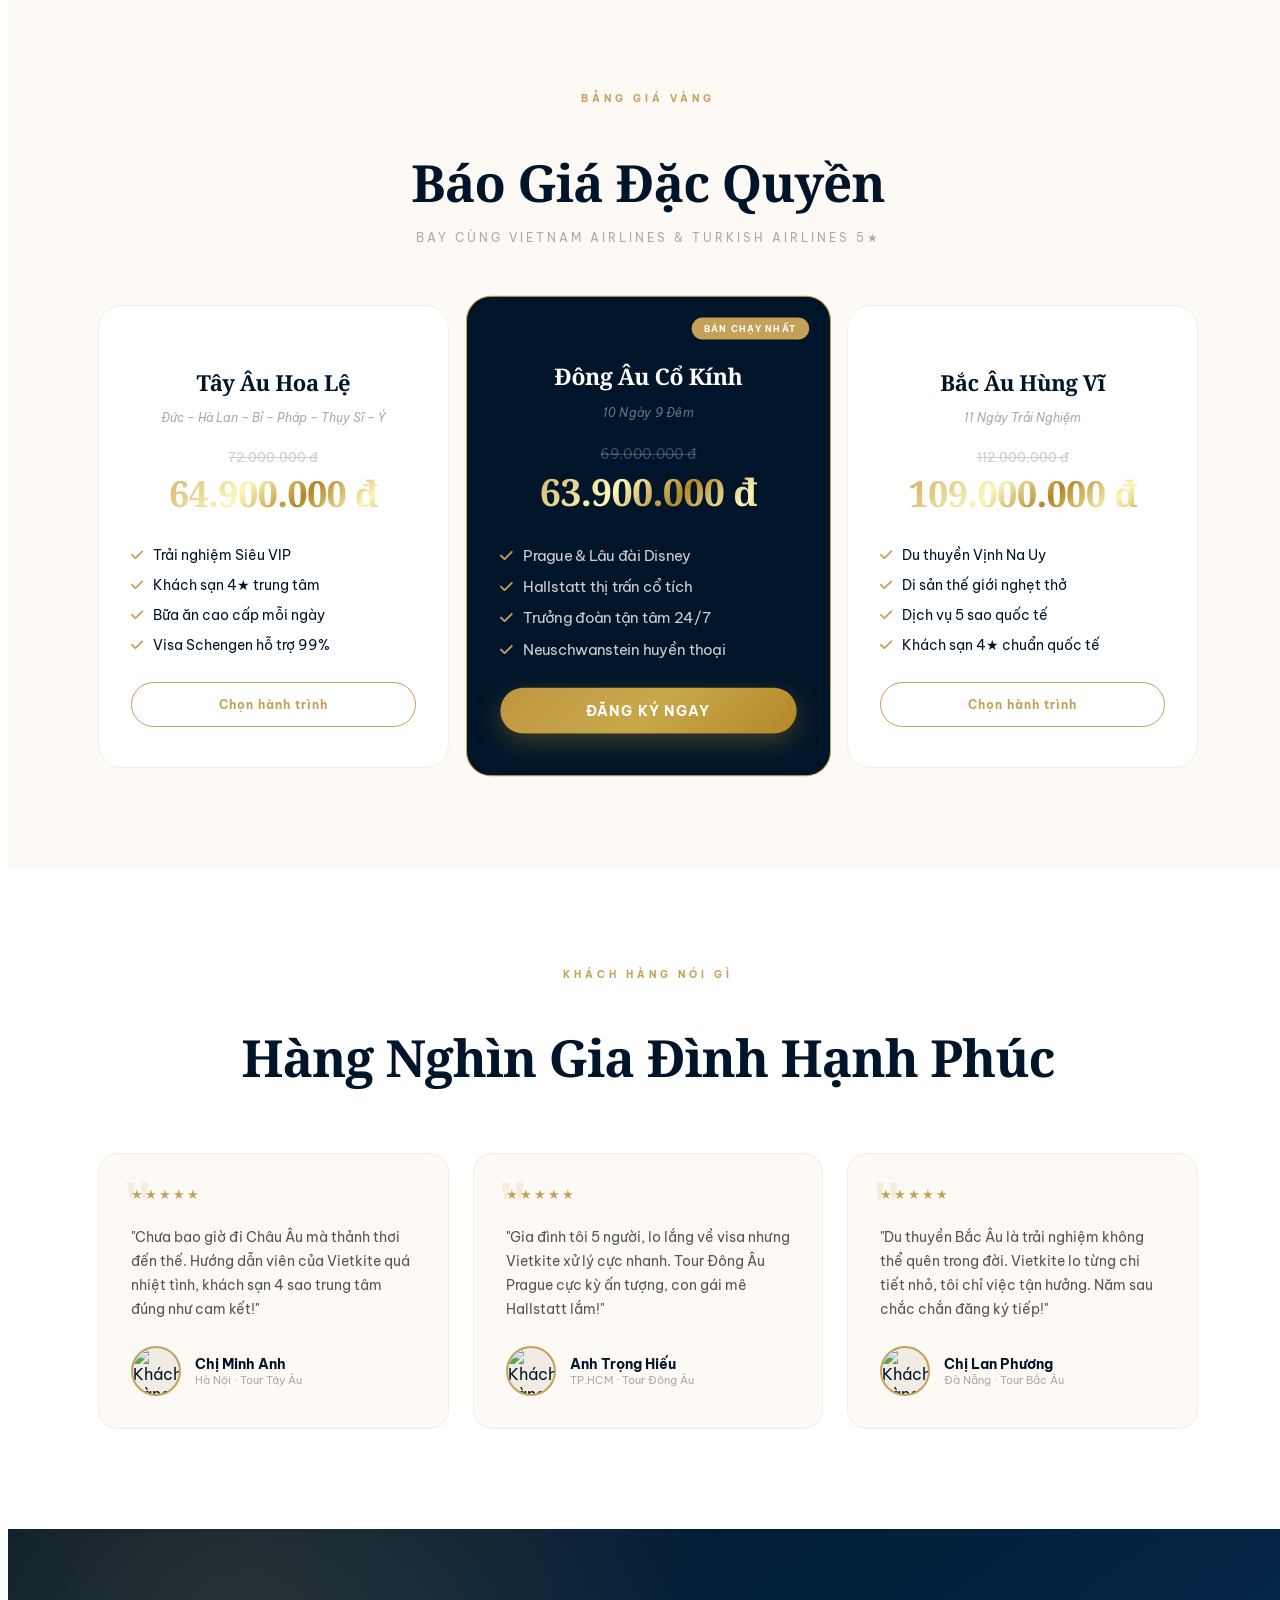
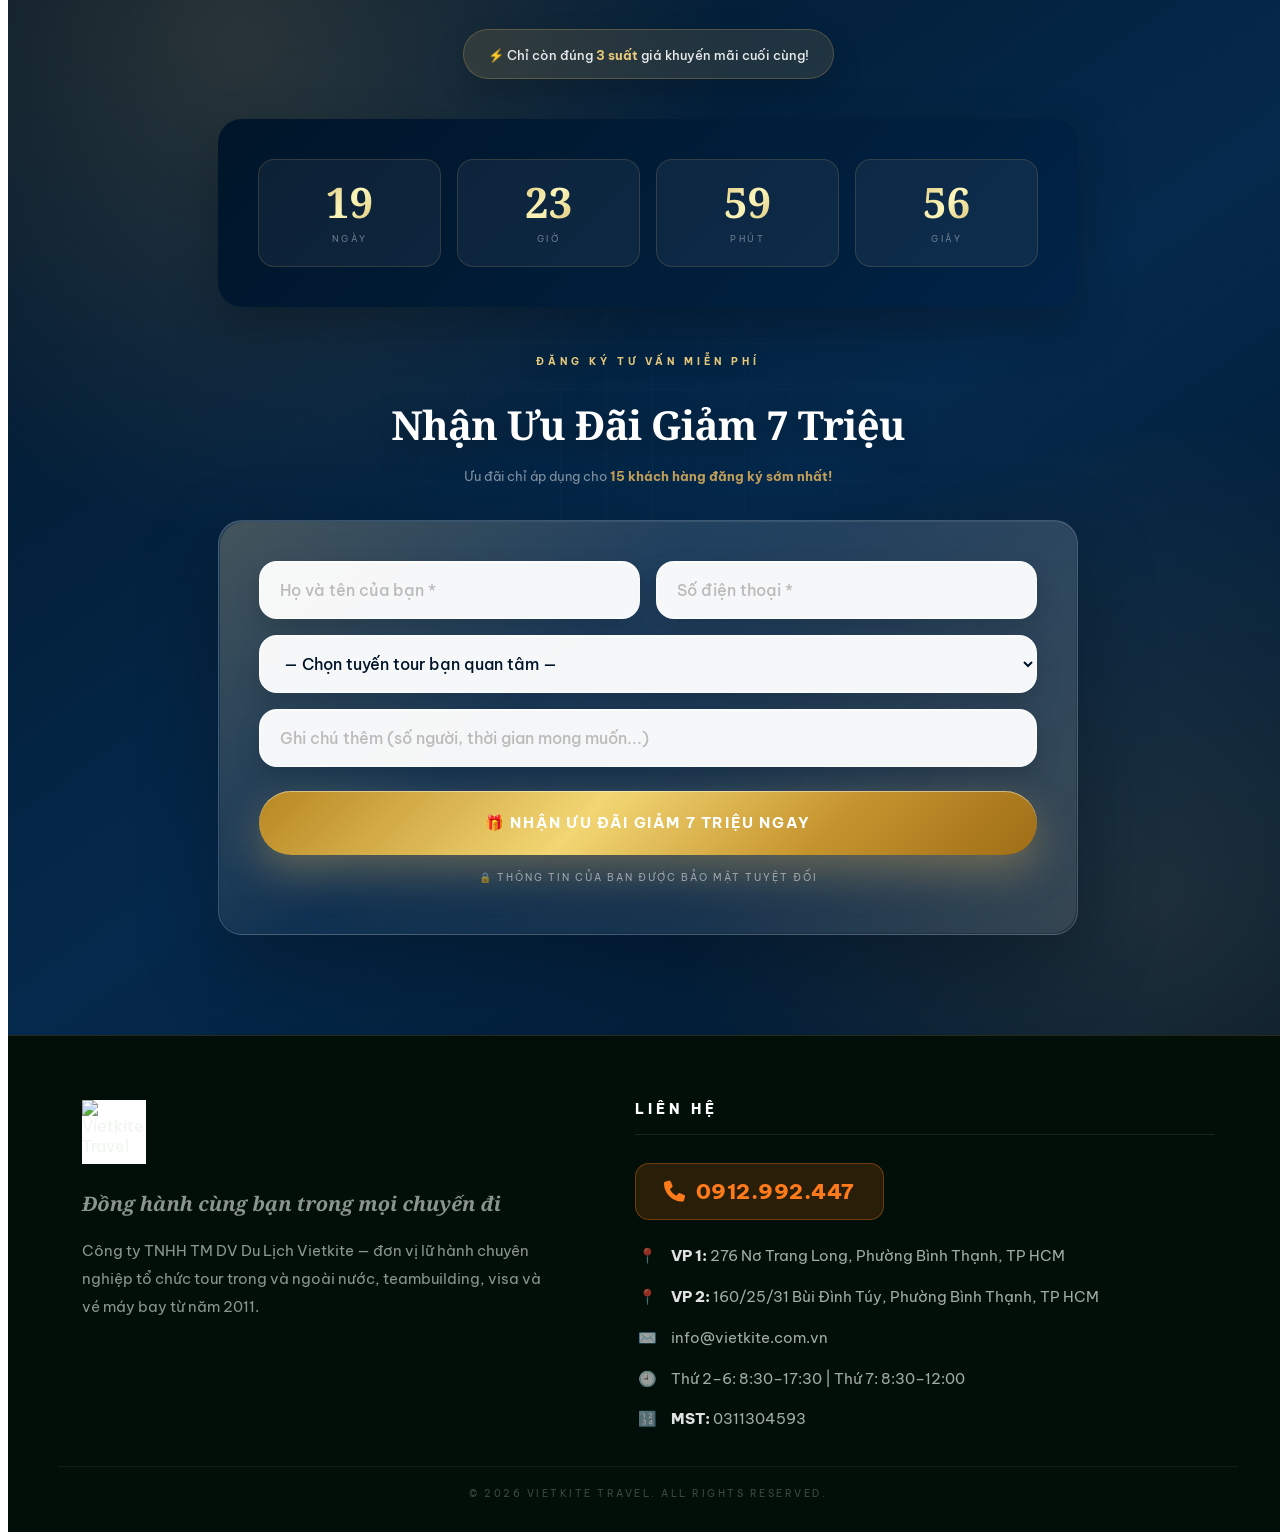
==== commit 97262bf1: "Update index.html" ====
--- a/index.html
+++ b/index.html
@@ -4,6 +4,23 @@
   <meta charset="UTF-8">
   <meta name="viewport" content="width=device-width, initial-scale=1.0">
   <title>Châu Âu Huyền Diệu | Vietkite Travel Luxury</title>
+
+  <!-- ══ FAVICON ══ -->
+  <link rel="icon" type="image/jpeg" href="https://vietkite.com.vn/wp-content/uploads/2024/12/logo-cty-canh-dieu-viet-vietkite.jpg">
+  <link rel="shortcut icon" type="image/jpeg" href="https://vietkite.com.vn/wp-content/uploads/2024/12/logo-cty-canh-dieu-viet-vietkite.jpg">
+  <link rel="apple-touch-icon" href="https://vietkite.com.vn/wp-content/uploads/2024/12/logo-cty-canh-dieu-viet-vietkite.jpg">
+
+  <!-- ══ OPEN GRAPH / ZALO / FACEBOOK PREVIEW ══ -->
+  <meta property="og:title" content="Châu Âu Huyền Diệu | Vietkite Travel Luxury">
+  <meta property="og:description" content="Cùng Vietkite Travel kiến tạo những ký ức không phai — hành trình đẳng cấp 4 sao qua trái tim Châu Âu. Ưu đãi giảm 7 triệu!">
+  <meta property="og:image" content="https://raw.githubusercontent.com/vinhomessaigonparkvsgp/chauau/main/CH%C3%82U%20%C3%82U/Th%C3%A1p%20Eiffel%20va%20kh%E1%BA%A3i%20ho%C3%A0n%20m%C3%B4n.jpg">
+  <meta property="og:image:width" content="1200">
+  <meta property="og:image:height" content="630">
+  <meta property="og:url" content="https://tourchauauvietkite.click/">
+  <meta property="og:type" content="website">
+  <meta property="og:site_name" content="Vietkite Travel">
+  <meta name="description" content="Cùng Vietkite Travel kiến tạo những ký ức không phai — hành trình đẳng cấp 4 sao qua trái tim Châu Âu. Ưu đãi giảm 7 triệu!">
+
   <link rel="preconnect" href="https://fonts.googleapis.com">
   <link rel="preconnect" href="https://fonts.gstatic.com" crossorigin>
   <link href="https://fonts.googleapis.com/css2?family=Be+Vietnam+Pro:ital,wght@0,300;0,400;0,500;0,600;0,700;1,400;1,600&family=Noto+Serif:ital,wght@0,400;0,600;0,700;1,400;1,600&display=swap" rel="stylesheet">
@@ -416,8 +433,6 @@
       animation: pulse-ring 1.5s ease-out infinite;
     }
 
-
-
     /* ──── VIETNAMESE FONT FIX ──── */
     html, body, input, select, textarea, button { font-family: 'Be Vietnam Pro', Arial, sans-serif; }
     .font-serif, .font-elegant { font-family: 'Noto Serif', 'Be Vietnam Pro', serif; }
@@ -502,9 +517,6 @@
       .gallery-caption { opacity: 1; transform: none; }
     }
 
-
-
-    /* ──── FIX 2: CLEAN MOBILE MENU + NO VIETNAMESE FONT BREAK + HERO/GALLERY ──── */
     *, *::before, *::after { box-sizing: border-box; }
 
     html, body, input, select, textarea, button,
@@ -567,7 +579,6 @@
       letter-spacing: -0.06em;
     }
 
-    /* Gallery is now a stable responsive grid, so tall/rotated photos cannot break the layout */
     .gallery-grid {
       columns: unset !important;
       display: grid !important;
@@ -669,10 +680,6 @@
       .hero-badge { max-width: 92vw; line-height: 1.6; }
     }
 
-
-
-
-    /* ──── FIX 3: IOS MOBILE STABILITY + LUXURY VIETNAMESE SERIF + CLEAN GALLERY ──── */
     html {
       width: 100%;
       max-width: 100%;
@@ -691,9 +698,6 @@
     section, nav, footer, #hero, #mobile-menu, .footer-vietkite {
       max-width: 100vw !important;
       overflow-x: clip !important;
-    }
-    @supports not (overflow: clip) {
-      section, nav, footer, #hero, #mobile-menu, .footer-vietkite { overflow-x: hidden !important; }
     }
     img, video, canvas, svg { max-width: 100%; }
 
@@ -795,7 +799,6 @@
       margin-right: auto !important;
     }
 
-    /* Gallery: bỏ masonry/span để không còn lủng lổ, tất cả ảnh đều nằm trong card đều nhau */
     .gallery-grid {
       width: 100% !important;
       max-width: 100% !important;
@@ -1006,8 +1009,6 @@
       .timer-num { font-size: 32px !important; }
     }
 
-
-    /* ──── FIX 4: GALLERY ALWAYS VISIBLE ON IOS ──── */
     #gallery-grid {
       min-height: 320px !important;
       visibility: visible !important;
@@ -1023,19 +1024,7 @@
       visibility: visible !important;
       opacity: 1 !important;
     }
-    #gallery .gallery-error::after {
-      content: 'Ảnh đang tải lại';
-      position: absolute;
-      inset: 0;
-      display: flex;
-      align-items: center;
-      justify-content: center;
-      color: rgba(0,21,41,.65);
-      font-size: 12px;
-      font-weight: 700;
-      background: #f4efe4;
-      z-index: 1;
-    }
+
     @media (max-width: 720px) {
       #gallery {
         padding-top: 72px !important;
@@ -1061,9 +1050,6 @@
       }
     }
 
-
-
-    /* ──── FIX 5: HERO TITLE ON REAL IOS ──── */
     #hero-title,
     #hero-title .hero-title-main,
     #hero-title .hero-title-gold,
@@ -1133,12 +1119,10 @@
       }
     }
 
-    /* ──── SCROLLBAR ──── */
     ::-webkit-scrollbar { width: 6px; }
     ::-webkit-scrollbar-track { background: #f1f1f1; }
     ::-webkit-scrollbar-thumb { background: var(--gold); border-radius: 3px; }
 
-    /* ──── FIX 6: BEAUTIFUL MOBILE BOOKING + FLOATING BUTTONS ──── */
     #booking.booking-section {
       position: relative;
       scroll-margin-top: 92px;
@@ -1245,7 +1229,6 @@
     }
     #booking .booking-privacy { color: rgba(255,255,255,.52) !important; }
 
-    /* Floating contact buttons */
     #float-btns {
       right: 22px !important;
       bottom: 96px !important;
@@ -1384,7 +1367,6 @@
         line-height: 1.6 !important;
         margin-top: 14px !important;
       }
-      /* Mobile: keep the contact buttons elegant and away from the CTA */
       #float-btns {
         right: 12px !important;
         bottom: calc(122px + env(safe-area-inset-bottom)) !important;
@@ -1422,9 +1404,6 @@
 </head>
 <body>
 
-<!-- ══════════════════════════════════════════
-     LIGHTBOX
-══════════════════════════════════════════ -->
 <div id="lightbox" role="dialog" aria-modal="true">
   <span id="lb-close" onclick="closeLightbox()" aria-label="Đóng">&times;</span>
   <button id="lb-prev" onclick="lbNav(-1)" aria-label="Ảnh trước"><i class="fas fa-chevron-left"></i></button>
@@ -1433,9 +1412,6 @@
   <div id="lb-counter"></div>
 </div>
 
-<!-- ══════════════════════════════════════════
-     MOBILE MENU
-══════════════════════════════════════════ -->
 <div id="mobile-menu">
   <a href="#about" class="mobile-nav-link" onclick="closeMobile()">Trải nghiệm</a>
   <a href="#tours" class="mobile-nav-link" onclick="closeMobile()">Hành trình</a>
@@ -1445,9 +1421,6 @@
   <a href="#booking" class="btn-gold mt-4" onclick="closeMobile()"><span>Đăng ký ngay</span></a>
 </div>
 
-<!-- ══════════════════════════════════════════
-     NAV
-══════════════════════════════════════════ -->
 <nav id="nav">
   <a href="#" style="height:100%;padding:10px 0;display:block;">
     <img src="https://vietkite.com.vn/wp-content/uploads/2024/12/logo-cty-canh-dieu-viet-vietkite.jpg" 
@@ -1468,9 +1441,6 @@
   </div>
 </nav>
 
-<!-- ══════════════════════════════════════════
-     SOCIAL PROOF POPUP
-══════════════════════════════════════════ -->
 <div id="social-proof">
   <div class="sp-icon"><i class="fas fa-user-check"></i></div>
   <div>
@@ -1479,9 +1449,6 @@
   </div>
 </div>
 
-<!-- ══════════════════════════════════════════
-     HERO
-══════════════════════════════════════════ -->
 <section id="hero">
   <div id="hero-bg"></div>
   <div id="hero-overlay"></div>
@@ -1503,16 +1470,12 @@
       <a href="#booking" class="btn-gold"><span>🎁 Nhận ưu đãi 7 triệu</span></a>
       <a href="#gallery" class="btn-outline">Xem ảnh thực tế</a>
     </div>
-    <!-- Scroll indicator -->
     <div data-aos="fade-up" data-aos-delay="700" style="margin-top:60px;">
       <div style="width:1px;height:50px;background:linear-gradient(to bottom,rgba(255,255,255,0.6),transparent);margin:0 auto;"></div>
     </div>
   </div>
 </section>
 
-<!-- ══════════════════════════════════════════
-     ABOUT / WHY VIETKITE
-══════════════════════════════════════════ -->
 <section id="about" style="padding:100px 24px;max-width:1200px;margin:0 auto;">
   <div style="display:grid;grid-template-columns:1fr 1fr;gap:64px;align-items:center;" class="about-grid">
     <div data-aos="fade-right">
@@ -1545,19 +1508,14 @@
     <div data-aos="fade-left" style="display:grid;grid-template-columns:1fr 1fr;gap:12px;align-items:start;">
       <img src="https://raw.githubusercontent.com/vinhomessaigonparkvsgp/chauau/main/CH%C3%82U%20%C3%82U/Amsterdam%20h%C3%A0%20lan.jpg" 
            style="width:100%;border-radius:16px;box-shadow:0 16px 40px rgba(0,0,0,0.15);margin-top:40px;display:block;"
-           alt="Vietkite Travel Châu Âu" loading="lazy"
-           onerror="this.src='https://via.placeholder.com/400x500/C5A059/ffffff?text=Châu+Âu'">
+           alt="Vietkite Travel Châu Âu" loading="lazy">
       <img src="https://raw.githubusercontent.com/vinhomessaigonparkvsgp/chauau/main/CH%C3%82U%20%C3%82U/B%E1%BA%A3o%20t%C3%A0ng%20Louvre%20-%20PH%C3%81P.jpg" 
            style="width:100%;border-radius:16px;box-shadow:0 16px 40px rgba(0,0,0,0.15);display:block;"
-           alt="Vietkite Travel Châu Âu" loading="lazy"
-           onerror="this.src='https://via.placeholder.com/400x500/C5A059/ffffff?text=Châu+Âu'">
+           alt="Vietkite Travel Châu Âu" loading="lazy">
     </div>
   </div>
 </section>
 
-<!-- ══════════════════════════════════════════
-     TOURS / HÀNH TRÌNH
-══════════════════════════════════════════ -->
 <section id="tours" style="padding:80px 24px;background:var(--cream);">
   <div style="max-width:1200px;margin:0 auto;">
     <div style="text-align:center;margin-bottom:60px;" data-aos="fade-up">
@@ -1567,12 +1525,9 @@
     </div>
     <div style="display:grid;grid-template-columns:repeat(3,1fr);gap:24px;" class="tours-grid">
       
-      <!-- Tour 1: Tây Âu -->
       <div class="tour-card" data-aos="fade-up" data-aos-delay="0">
         <div class="tour-card-img">
-          <img src="https://raw.githubusercontent.com/vinhomessaigonparkvsgp/chauau/main/CH%C3%82U%20%C3%82U/Th%C3%A1p%20Eiffel%20va%20kh%E1%BA%A3i%20ho%C3%A0n%20m%C3%B4n.jpg" 
-               alt="Tây Âu Hoa Lệ" loading="lazy"
-               onerror="this.src='https://via.placeholder.com/600x400/C5A059/fff?text=Tây+Âu'">
+          <img src="https://raw.githubusercontent.com/vinhomessaigonparkvsgp/chauau/main/CH%C3%82U%20%C3%82U/Th%C3%A1p%20Eiffel%20va%20kh%E1%BA%A3i%20ho%C3%A0n%20m%C3%B4n.jpg" alt="Tây Âu Hoa Lệ" loading="lazy">
           <div class="tour-card-img-overlay"></div>
           <span class="tour-badge">Siêu Vip</span>
           <div style="position:absolute;bottom:16px;left:16px;color:white;">
@@ -1587,7 +1542,7 @@
             <div class="tour-highlight"><i class="fas fa-map-marker-alt"></i><span>Tháp Eiffel & Paris ánh sáng</span></div>
             <div class="tour-highlight"><i class="fas fa-map-marker-alt"></i><span>Colosseum Rome cổ kính</span></div>
             <div class="tour-highlight"><i class="fas fa-map-marker-alt"></i><span>Interlaken – Thụy Sĩ thơ mộng</span></div>
-            <div class="tour-highlight"><i class="fas fa-map-marker-alt"></i><span>Vườn Tulip Keukenhof hà lan</span></div>
+            <div class="tour-highlight"><i class="fas fa-map-marker-alt"></i><span>Vườn Tulip Keukenhof Hà Lan</span></div>
           </div>
           <div style="display:flex;align-items:center;justify-content:space-between;">
             <div>
@@ -1599,15 +1554,12 @@
         </div>
       </div>
 
-      <!-- Tour 2: Đông Âu (FEATURED) -->
       <div class="tour-card" data-aos="fade-up" data-aos-delay="100" style="border:2px solid var(--gold);transform:translateY(-12px);">
         <div style="position:absolute;top:0;left:0;right:0;background:var(--gold);color:white;text-align:center;padding:8px;font-size:10px;font-weight:700;letter-spacing:2px;text-transform:uppercase;z-index:2;">
           ⭐ Bán Chạy Nhất
         </div>
         <div class="tour-card-img" style="margin-top:36px;">
-          <img src="https://raw.githubusercontent.com/vinhomessaigonparkvsgp/chauau/main/CH%C3%82U%20%C3%82U/5.%20C%E1%BA%A7u%20Charles%20%26%20L%C3%A2u%20%C4%91%C3%A0i%20Prague%20%28C%E1%BB%99ng%20h%C3%B2a%20S%C3%A9c%29.jpg" 
-               alt="Đông Âu Cổ Kính" loading="lazy"
-               onerror="this.src='https://via.placeholder.com/600x400/001529/C5A059?text=Đông+Âu'">
+          <img src="https://raw.githubusercontent.com/vinhomessaigonparkvsgp/chauau/main/CH%C3%82U%20%C3%82U/5.%20C%E1%BA%A7u%20Charles%20%26%20L%C3%A2u%20%C4%91%C3%A0i%20Prague%20%28C%E1%BB%99ng%20h%C3%B2a%20S%C3%A9c%29.jpg" alt="Đông Âu Cổ Kính" loading="lazy">
           <div class="tour-card-img-overlay"></div>
           <div style="position:absolute;bottom:16px;left:16px;color:white;">
             <div style="font-size:10px;letter-spacing:2px;text-transform:uppercase;opacity:0.8;margin-bottom:4px;">Đông Âu</div>
@@ -1618,8 +1570,8 @@
           <h3 class="font-serif" style="font-size:20px;margin-bottom:4px;">Đông Âu Cổ Kính</h3>
           <p style="color:#aaa;font-size:12px;font-style:italic;margin-bottom:20px;">Đức – Séc – Slovakia – Hungary – Áo</p>
           <div style="border-top:1px solid #f0f0f0;padding-top:20px;margin-bottom:20px;">
-            <div class="tour-highlight"><i class="fas fa-castle"></i><span>Lâu đài Prague & Cầu Charles</span></div>
-            <div class="tour-highlight"><i class="fas fa-castle"></i><span>Neuschwanstein – cảm hứng Disney</span></div>
+            <div class="tour-highlight"><i class="fas fa-map-marker-alt"></i><span>Lâu đài Prague & Cầu Charles</span></div>
+            <div class="tour-highlight"><i class="fas fa-map-marker-alt"></i><span>Neuschwanstein – cảm hứng Disney</span></div>
             <div class="tour-highlight"><i class="fas fa-map-marker-alt"></i><span>Thị trấn cổ tích Hallstatt</span></div>
             <div class="tour-highlight"><i class="fas fa-clock"></i><span>10 Ngày 9 Đêm trọn vẹn</span></div>
           </div>
@@ -1633,12 +1585,9 @@
         </div>
       </div>
 
-      <!-- Tour 3: Bắc Âu -->
       <div class="tour-card" data-aos="fade-up" data-aos-delay="200">
         <div class="tour-card-img">
-          <img src="https://raw.githubusercontent.com/vinhomessaigonparkvsgp/chauau/main/CH%C3%82U%20%C3%82U/V%E1%BB%8Bnh%20h%E1%BA%B9p%20Geirangerfjord%20%28Na%20Uy%29.jpg" 
-               alt="Bắc Âu Hùng Vĩ" loading="lazy"
-               onerror="this.src='https://via.placeholder.com/600x400/C5A059/fff?text=Bắc+Âu'">
+          <img src="https://raw.githubusercontent.com/vinhomessaigonparkvsgp/chauau/main/CH%C3%82U%20%C3%82U/V%E1%BB%8Bnh%20h%E1%BA%B9p%20Geirangerfjord%20%28Na%20Uy%29.jpg" alt="Bắc Âu Hùng Vĩ" loading="lazy">
           <div class="tour-card-img-overlay"></div>
           <span class="tour-badge">Cao cấp</span>
           <div style="position:absolute;bottom:16px;left:16px;color:white;">
@@ -1668,276 +1617,46 @@
   </div>
 </section>
 
-<!-- ══════════════════════════════════════════
-     GALLERY (28 HÌNH + LIGHTBOX)
-══════════════════════════════════════════ -->
 <section id="gallery" style="padding:100px 24px;background:white;">
   <div style="max-width:1400px;margin:0 auto;">
     <div style="text-align:center;margin-bottom:60px;" data-aos="fade-up">
       <span class="section-label">Thư Viện Hình Ảnh</span>
       <h2 class="font-serif" style="font-size:clamp(28px,4vw,56px);margin-bottom:16px;">Cảm Hứng Châu Âu</h2>
-      <p style="color:#777;font-size:14px;line-height:1.8;max-width:620px;margin:0 auto;">Trọn bộ 28 hình ảnh Châu Âu được gắn trực tiếp từ thư mục GitHub — Paris, Venice, Prague, Thụy Sĩ, Bắc Âu, Hà Lan và nhiều điểm đến nổi bật.</p>
+      <p style="color:#777;font-size:14px;line-height:1.8;max-width:620px;margin:0 auto;">Trọn bộ 28 hình ảnh Châu Âu — Paris, Venice, Prague, Thụy Sĩ, Bắc Âu, Hà Lan và nhiều điểm đến nổi bật.</p>
     </div>
     <div class="gallery-grid" id="gallery-grid">
-      <div class="gallery-item" data-gallery-index="0" onclick="openLightbox(0)">
-        <div class="gallery-img-wrap">
-          <img class="gallery-img" src="https://raw.githubusercontent.com/vinhomessaigonparkvsgp/chauau/main/CH%C3%82U%20%C3%82U/5.%20C%E1%BA%A7u%20Charles%20%26%20L%C3%A2u%20%C4%91%C3%A0i%20Prague%20%28C%E1%BB%99ng%20h%C3%B2a%20S%C3%A9c%29.jpg" data-fallback="https://cdn.jsdelivr.net/gh/vinhomessaigonparkvsgp/chauau@main/CH%C3%82U%20%C3%82U/5.%20C%E1%BA%A7u%20Charles%20%26%20L%C3%A2u%20%C4%91%C3%A0i%20Prague%20%28C%E1%BB%99ng%20h%C3%B2a%20S%C3%A9c%29.jpg" alt="Cầu Charles và Lâu đài Prague, Cộng hòa Séc" loading="lazy" decoding="async" onerror="if(this.dataset.fallback && this.src !== this.dataset.fallback){this.src=this.dataset.fallback;}else{this.closest('.gallery-item').classList.add('gallery-error');}">
-        </div>
-        <div class="gallery-item-overlay">
-          <i class="fas fa-search-plus"></i>
-        </div>
-        <div class="gallery-caption">Cầu Charles và Lâu đài Prague, Cộng hòa Séc</div>
-      </div>
-      <div class="gallery-item" data-gallery-index="1" onclick="openLightbox(1)">
-        <div class="gallery-img-wrap">
-          <img class="gallery-img" src="https://raw.githubusercontent.com/vinhomessaigonparkvsgp/chauau/main/CH%C3%82U%20%C3%82U/Amsterdam%20h%C3%A0%20lan.jpg" data-fallback="https://cdn.jsdelivr.net/gh/vinhomessaigonparkvsgp/chauau@main/CH%C3%82U%20%C3%82U/Amsterdam%20h%C3%A0%20lan.jpg" alt="Amsterdam, Hà Lan" loading="lazy" decoding="async" onerror="if(this.dataset.fallback && this.src !== this.dataset.fallback){this.src=this.dataset.fallback;}else{this.closest('.gallery-item').classList.add('gallery-error');}">
-        </div>
-        <div class="gallery-item-overlay">
-          <i class="fas fa-search-plus"></i>
-        </div>
-        <div class="gallery-caption">Amsterdam, Hà Lan</div>
-      </div>
-      <div class="gallery-item" data-gallery-index="2" onclick="openLightbox(2)">
-        <div class="gallery-img-wrap">
-          <img class="gallery-img" src="https://raw.githubusercontent.com/vinhomessaigonparkvsgp/chauau/main/CH%C3%82U%20%C3%82U/B%E1%BA%A3o%20t%C3%A0ng%20Louvre%20-%20PH%C3%81P.jpg" data-fallback="https://cdn.jsdelivr.net/gh/vinhomessaigonparkvsgp/chauau@main/CH%C3%82U%20%C3%82U/B%E1%BA%A3o%20t%C3%A0ng%20Louvre%20-%20PH%C3%81P.jpg" alt="Bảo tàng Louvre, Pháp" loading="lazy" decoding="async" onerror="if(this.dataset.fallback && this.src !== this.dataset.fallback){this.src=this.dataset.fallback;}else{this.closest('.gallery-item').classList.add('gallery-error');}">
-        </div>
-        <div class="gallery-item-overlay">
-          <i class="fas fa-search-plus"></i>
-        </div>
-        <div class="gallery-caption">Bảo tàng Louvre, Pháp</div>
-      </div>
-      <div class="gallery-item" data-gallery-index="3" onclick="openLightbox(3)">
-        <div class="gallery-img-wrap">
-          <img class="gallery-img" src="https://raw.githubusercontent.com/vinhomessaigonparkvsgp/chauau/main/CH%C3%82U%20%C3%82U/C%E1%BA%A7u%20Charles%20%26%20L%C3%A2u%20%C4%91%C3%A0i%20Prague%20%28C%E1%BB%99ng%20h%C3%B2a%20S%C3%A9c%29.jfif" data-fallback="https://cdn.jsdelivr.net/gh/vinhomessaigonparkvsgp/chauau@main/CH%C3%82U%20%C3%82U/C%E1%BA%A7u%20Charles%20%26%20L%C3%A2u%20%C4%91%C3%A0i%20Prague%20%28C%E1%BB%99ng%20h%C3%B2a%20S%C3%A9c%29.jfif" alt="Cầu Charles và Lâu đài Prague" loading="lazy" decoding="async" onerror="if(this.dataset.fallback && this.src !== this.dataset.fallback){this.src=this.dataset.fallback;}else{this.closest('.gallery-item').classList.add('gallery-error');}">
-        </div>
-        <div class="gallery-item-overlay">
-          <i class="fas fa-search-plus"></i>
-        </div>
-        <div class="gallery-caption">Cầu Charles và Lâu đài Prague</div>
-      </div>
-      <div class="gallery-item" data-gallery-index="4" onclick="openLightbox(4)">
-        <div class="gallery-img-wrap">
-          <img class="gallery-img" src="https://raw.githubusercontent.com/vinhomessaigonparkvsgp/chauau/main/CH%C3%82U%20%C3%82U/L%C3%A0ng%20Santa%20Claus%20%28Rovaniemi%2C%20Ph%E1%BA%A7n%20Lan%29%2B3.jpg" data-fallback="https://cdn.jsdelivr.net/gh/vinhomessaigonparkvsgp/chauau@main/CH%C3%82U%20%C3%82U/L%C3%A0ng%20Santa%20Claus%20%28Rovaniemi%2C%20Ph%E1%BA%A7n%20Lan%29%2B3.jpg" alt="Làng Santa Claus, Rovaniemi, Phần Lan" loading="lazy" decoding="async" onerror="if(this.dataset.fallback && this.src !== this.dataset.fallback){this.src=this.dataset.fallback;}else{this.closest('.gallery-item').classList.add('gallery-error');}">
-        </div>
-        <div class="gallery-item-overlay">
-          <i class="fas fa-search-plus"></i>
-        </div>
-        <div class="gallery-caption">Làng Santa Claus, Rovaniemi, Phần Lan</div>
-      </div>
-      <div class="gallery-item" data-gallery-index="5" onclick="openLightbox(5)">
-        <div class="gallery-img-wrap">
-          <img class="gallery-img" src="https://raw.githubusercontent.com/vinhomessaigonparkvsgp/chauau/main/CH%C3%82U%20%C3%82U/L%C3%A0ng%20Santa%20Claus%20%28Rovaniemi%2C%20Ph%E1%BA%A7n%20Lan%29.jpg" data-fallback="https://cdn.jsdelivr.net/gh/vinhomessaigonparkvsgp/chauau@main/CH%C3%82U%20%C3%82U/L%C3%A0ng%20Santa%20Claus%20%28Rovaniemi%2C%20Ph%E1%BA%A7n%20Lan%29.jpg" alt="Làng Santa Claus, Phần Lan" loading="lazy" decoding="async" onerror="if(this.dataset.fallback && this.src !== this.dataset.fallback){this.src=this.dataset.fallback;}else{this.closest('.gallery-item').classList.add('gallery-error');}">
-        </div>
-        <div class="gallery-item-overlay">
-          <i class="fas fa-search-plus"></i>
-        </div>
-        <div class="gallery-caption">Làng Santa Claus, Phần Lan</div>
-      </div>
-      <div class="gallery-item" data-gallery-index="6" onclick="openLightbox(6)">
-        <div class="gallery-img-wrap">
-          <img class="gallery-img" src="https://raw.githubusercontent.com/vinhomessaigonparkvsgp/chauau/main/CH%C3%82U%20%C3%82U/L%C3%A0ng%20Santa%20Claus%20%28Rovaniemi%2C%20Ph%E1%BA%A7n%20Lan%29_2.jpg" data-fallback="https://cdn.jsdelivr.net/gh/vinhomessaigonparkvsgp/chauau@main/CH%C3%82U%20%C3%82U/L%C3%A0ng%20Santa%20Claus%20%28Rovaniemi%2C%20Ph%E1%BA%A7n%20Lan%29_2.jpg" alt="Rovaniemi mùa đông, Phần Lan" loading="lazy" decoding="async" onerror="if(this.dataset.fallback && this.src !== this.dataset.fallback){this.src=this.dataset.fallback;}else{this.closest('.gallery-item').classList.add('gallery-error');}">
-        </div>
-        <div class="gallery-item-overlay">
-          <i class="fas fa-search-plus"></i>
-        </div>
-        <div class="gallery-caption">Rovaniemi mùa đông, Phần Lan</div>
-      </div>
-      <div class="gallery-item" data-gallery-index="7" onclick="openLightbox(7)">
-        <div class="gallery-img-wrap">
-          <img class="gallery-img" src="https://raw.githubusercontent.com/vinhomessaigonparkvsgp/chauau/main/CH%C3%82U%20%C3%82U/L%C3%A0ng%20Santa%20Claus%20%28Rovaniemi%2C%20Ph%E1%BA%A7n%20Lan%29_3.jpg" data-fallback="https://cdn.jsdelivr.net/gh/vinhomessaigonparkvsgp/chauau@main/CH%C3%82U%20%C3%82U/L%C3%A0ng%20Santa%20Claus%20%28Rovaniemi%2C%20Ph%E1%BA%A7n%20Lan%29_3.jpg" alt="Không khí Giáng sinh tại Rovaniemi" loading="lazy" decoding="async" onerror="if(this.dataset.fallback && this.src !== this.dataset.fallback){this.src=this.dataset.fallback;}else{this.closest('.gallery-item').classList.add('gallery-error');}">
-        </div>
-        <div class="gallery-item-overlay">
-          <i class="fas fa-search-plus"></i>
-        </div>
-        <div class="gallery-caption">Không khí Giáng sinh tại Rovaniemi</div>
-      </div>
-      <div class="gallery-item" data-gallery-index="8" onclick="openLightbox(8)">
-        <div class="gallery-img-wrap">
-          <img class="gallery-img" src="https://raw.githubusercontent.com/vinhomessaigonparkvsgp/chauau/main/CH%C3%82U%20%C3%82U/L%C3%A0ng%20Santa%20Claus%20%28Rovaniemi%2C%20Ph%E1%BA%A7n%20Lan%29_4.jpg" data-fallback="https://cdn.jsdelivr.net/gh/vinhomessaigonparkvsgp/chauau@main/CH%C3%82U%20%C3%82U/L%C3%A0ng%20Santa%20Claus%20%28Rovaniemi%2C%20Ph%E1%BA%A7n%20Lan%29_4.jpg" alt="Làng Santa Claus tuyết trắng" loading="lazy" decoding="async" onerror="if(this.dataset.fallback && this.src !== this.dataset.fallback){this.src=this.dataset.fallback;}else{this.closest('.gallery-item').classList.add('gallery-error');}">
-        </div>
-        <div class="gallery-item-overlay">
-          <i class="fas fa-search-plus"></i>
-        </div>
-        <div class="gallery-caption">Làng Santa Claus tuyết trắng</div>
-      </div>
-      <div class="gallery-item" data-gallery-index="9" onclick="openLightbox(9)">
-        <div class="gallery-img-wrap">
-          <img class="gallery-img" src="https://raw.githubusercontent.com/vinhomessaigonparkvsgp/chauau/main/CH%C3%82U%20%C3%82U/L%C3%A0ng%20Santa%20Claus%20%28Rovaniemi%2C%20Ph%E1%BA%A7n%20Lan%29_5.jpg" data-fallback="https://cdn.jsdelivr.net/gh/vinhomessaigonparkvsgp/chauau@main/CH%C3%82U%20%C3%82U/L%C3%A0ng%20Santa%20Claus%20%28Rovaniemi%2C%20Ph%E1%BA%A7n%20Lan%29_5.jpg" alt="Trải nghiệm Bắc Âu tại Phần Lan" loading="lazy" decoding="async" onerror="if(this.dataset.fallback && this.src !== this.dataset.fallback){this.src=this.dataset.fallback;}else{this.closest('.gallery-item').classList.add('gallery-error');}">
-        </div>
-        <div class="gallery-item-overlay">
-          <i class="fas fa-search-plus"></i>
-        </div>
-        <div class="gallery-caption">Trải nghiệm Bắc Âu tại Phần Lan</div>
-      </div>
-      <div class="gallery-item" data-gallery-index="10" onclick="openLightbox(10)">
-        <div class="gallery-img-wrap">
-          <img class="gallery-img" src="https://raw.githubusercontent.com/vinhomessaigonparkvsgp/chauau/main/CH%C3%82U%20%C3%82U/NAUY-2.jpg" data-fallback="https://cdn.jsdelivr.net/gh/vinhomessaigonparkvsgp/chauau@main/CH%C3%82U%20%C3%82U/NAUY-2.jpg" alt="Phong cảnh Na Uy" loading="lazy" decoding="async" onerror="if(this.dataset.fallback && this.src !== this.dataset.fallback){this.src=this.dataset.fallback;}else{this.closest('.gallery-item').classList.add('gallery-error');}">
-        </div>
-        <div class="gallery-item-overlay">
-          <i class="fas fa-search-plus"></i>
-        </div>
-        <div class="gallery-caption">Phong cảnh Na Uy</div>
-      </div>
-      <div class="gallery-item" data-gallery-index="11" onclick="openLightbox(11)">
-        <div class="gallery-img-wrap">
-          <img class="gallery-img" src="https://raw.githubusercontent.com/vinhomessaigonparkvsgp/chauau/main/CH%C3%82U%20%C3%82U/NAUY.jpg" data-fallback="https://cdn.jsdelivr.net/gh/vinhomessaigonparkvsgp/chauau@main/CH%C3%82U%20%C3%82U/NAUY.jpg" alt="Na Uy hùng vĩ" loading="lazy" decoding="async" onerror="if(this.dataset.fallback && this.src !== this.dataset.fallback){this.src=this.dataset.fallback;}else{this.closest('.gallery-item').classList.add('gallery-error');}">
-        </div>
-        <div class="gallery-item-overlay">
-          <i class="fas fa-search-plus"></i>
-        </div>
-        <div class="gallery-caption">Na Uy hùng vĩ</div>
-      </div>
-      <div class="gallery-item" data-gallery-index="12" onclick="openLightbox(12)">
-        <div class="gallery-img-wrap">
-          <img class="gallery-img" src="https://raw.githubusercontent.com/vinhomessaigonparkvsgp/chauau/main/CH%C3%82U%20%C3%82U/N%C3%BAi%20tuy%E1%BA%BFt%20Titlis_cap%20treo.jpg" data-fallback="https://cdn.jsdelivr.net/gh/vinhomessaigonparkvsgp/chauau@main/CH%C3%82U%20%C3%82U/N%C3%BAi%20tuy%E1%BA%BFt%20Titlis_cap%20treo.jpg" alt="Cáp treo núi tuyết Titlis" loading="lazy" decoding="async" onerror="if(this.dataset.fallback && this.src !== this.dataset.fallback){this.src=this.dataset.fallback;}else{this.closest('.gallery-item').classList.add('gallery-error');}">
-        </div>
-        <div class="gallery-item-overlay">
-          <i class="fas fa-search-plus"></i>
-        </div>
-        <div class="gallery-caption">Cáp treo núi tuyết Titlis</div>
-      </div>
-      <div class="gallery-item" data-gallery-index="13" onclick="openLightbox(13)">
-        <div class="gallery-img-wrap">
-          <img class="gallery-img" src="https://raw.githubusercontent.com/vinhomessaigonparkvsgp/chauau/main/CH%C3%82U%20%C3%82U/N%C3%BAi%20tuy%E1%BA%BFt%20Titlis_truot%20tuyet.jpg" data-fallback="https://cdn.jsdelivr.net/gh/vinhomessaigonparkvsgp/chauau@main/CH%C3%82U%20%C3%82U/N%C3%BAi%20tuy%E1%BA%BFt%20Titlis_truot%20tuyet.jpg" alt="Trượt tuyết tại núi Titlis" loading="lazy" decoding="async" onerror="if(this.dataset.fallback && this.src !== this.dataset.fallback){this.src=this.dataset.fallback;}else{this.closest('.gallery-item').classList.add('gallery-error');}">
-        </div>
-        <div class="gallery-item-overlay">
-          <i class="fas fa-search-plus"></i>
-        </div>
-        <div class="gallery-caption">Trượt tuyết tại núi Titlis</div>
-      </div>
-      <div class="gallery-item" data-gallery-index="14" onclick="openLightbox(14)">
-        <div class="gallery-img-wrap">
-          <img class="gallery-img" src="https://raw.githubusercontent.com/vinhomessaigonparkvsgp/chauau/main/CH%C3%82U%20%C3%82U/N%C3%BAi%20tuy%E1%BA%BFt%20Titlis_tr%C6%B0%E1%BB%A3t%20tuy%E1%BA%BFt%20quanh%20n%C4%83m.jpg" data-fallback="https://cdn.jsdelivr.net/gh/vinhomessaigonparkvsgp/chauau@main/CH%C3%82U%20%C3%82U/N%C3%BAi%20tuy%E1%BA%BFt%20Titlis_tr%C6%B0%E1%BB%A3t%20tuy%E1%BA%BFt%20quanh%20n%C4%83m.jpg" alt="Núi tuyết Titlis quanh năm" loading="lazy" decoding="async" onerror="if(this.dataset.fallback && this.src !== this.dataset.fallback){this.src=this.dataset.fallback;}else{this.closest('.gallery-item').classList.add('gallery-error');}">
-        </div>
-        <div class="gallery-item-overlay">
-          <i class="fas fa-search-plus"></i>
-        </div>
-        <div class="gallery-caption">Núi tuyết Titlis quanh năm</div>
-      </div>
-      <div class="gallery-item" data-gallery-index="15" onclick="openLightbox(15)">
-        <div class="gallery-img-wrap">
-          <img class="gallery-img" src="https://raw.githubusercontent.com/vinhomessaigonparkvsgp/chauau/main/CH%C3%82U%20%C3%82U/Th%C3%A0nh%20ph%E1%BB%91%20n%E1%BB%95i%20Venice.jpg" data-fallback="https://cdn.jsdelivr.net/gh/vinhomessaigonparkvsgp/chauau@main/CH%C3%82U%20%C3%82U/Th%C3%A0nh%20ph%E1%BB%91%20n%E1%BB%95i%20Venice.jpg" alt="Thành phố nổi Venice, Ý" loading="lazy" decoding="async" onerror="if(this.dataset.fallback && this.src !== this.dataset.fallback){this.src=this.dataset.fallback;}else{this.closest('.gallery-item').classList.add('gallery-error');}">
-        </div>
-        <div class="gallery-item-overlay">
-          <i class="fas fa-search-plus"></i>
-        </div>
-        <div class="gallery-caption">Thành phố nổi Venice, Ý</div>
-      </div>
-      <div class="gallery-item gallery-rotate" data-gallery-index="16" onclick="openLightbox(16)">
-        <div class="gallery-img-wrap">
-          <img class="gallery-img" src="https://raw.githubusercontent.com/vinhomessaigonparkvsgp/chauau/main/CH%C3%82U%20%C3%82U/Th%C3%A0nh%20ph%E1%BB%91%20n%E1%BB%95i%20Venice_2.jpg" data-fallback="https://cdn.jsdelivr.net/gh/vinhomessaigonparkvsgp/chauau@main/CH%C3%82U%20%C3%82U/Th%C3%A0nh%20ph%E1%BB%91%20n%E1%BB%95i%20Venice_2.jpg" alt="Kênh đào Venice" loading="lazy" decoding="async" onerror="if(this.dataset.fallback && this.src !== this.dataset.fallback){this.src=this.dataset.fallback;}else{this.closest('.gallery-item').classList.add('gallery-error');}">
-        </div>
-        <div class="gallery-item-overlay">
-          <i class="fas fa-search-plus"></i>
-        </div>
-        <div class="gallery-caption">Kênh đào Venice</div>
-      </div>
-      <div class="gallery-item gallery-rotate" data-gallery-index="17" onclick="openLightbox(17)">
-        <div class="gallery-img-wrap">
-          <img class="gallery-img" src="https://raw.githubusercontent.com/vinhomessaigonparkvsgp/chauau/main/CH%C3%82U%20%C3%82U/Th%C3%A0nh%20ph%E1%BB%91%20n%E1%BB%95i%20Venice_new.jpg" data-fallback="https://cdn.jsdelivr.net/gh/vinhomessaigonparkvsgp/chauau@main/CH%C3%82U%20%C3%82U/Th%C3%A0nh%20ph%E1%BB%91%20n%E1%BB%95i%20Venice_new.jpg" alt="Venice lãng mạn" loading="lazy" decoding="async" onerror="if(this.dataset.fallback && this.src !== this.dataset.fallback){this.src=this.dataset.fallback;}else{this.closest('.gallery-item').classList.add('gallery-error');}">
-        </div>
-        <div class="gallery-item-overlay">
-          <i class="fas fa-search-plus"></i>
-        </div>
-        <div class="gallery-caption">Venice lãng mạn</div>
-      </div>
-      <div class="gallery-item" data-gallery-index="18" onclick="openLightbox(18)">
-        <div class="gallery-img-wrap">
-          <img class="gallery-img" src="https://raw.githubusercontent.com/vinhomessaigonparkvsgp/chauau/main/CH%C3%82U%20%C3%82U/Th%C3%A1p%20Eiffel%20va%20kh%E1%BA%A3i%20ho%C3%A0n%20m%C3%B4n.jpg" data-fallback="https://cdn.jsdelivr.net/gh/vinhomessaigonparkvsgp/chauau@main/CH%C3%82U%20%C3%82U/Th%C3%A1p%20Eiffel%20va%20kh%E1%BA%A3i%20ho%C3%A0n%20m%C3%B4n.jpg" alt="Tháp Eiffel và Khải Hoàn Môn" loading="lazy" decoding="async" onerror="if(this.dataset.fallback && this.src !== this.dataset.fallback){this.src=this.dataset.fallback;}else{this.closest('.gallery-item').classList.add('gallery-error');}">
-        </div>
-        <div class="gallery-item-overlay">
-          <i class="fas fa-search-plus"></i>
-        </div>
-        <div class="gallery-caption">Tháp Eiffel và Khải Hoàn Môn</div>
-      </div>
-      <div class="gallery-item" data-gallery-index="19" onclick="openLightbox(19)">
-        <div class="gallery-img-wrap">
-          <img class="gallery-img" src="https://raw.githubusercontent.com/vinhomessaigonparkvsgp/chauau/main/CH%C3%82U%20%C3%82U/Th%C3%A1p%20Eiffel.jpg" data-fallback="https://cdn.jsdelivr.net/gh/vinhomessaigonparkvsgp/chauau@main/CH%C3%82U%20%C3%82U/Th%C3%A1p%20Eiffel.jpg" alt="Tháp Eiffel, Paris" loading="lazy" decoding="async" onerror="if(this.dataset.fallback && this.src !== this.dataset.fallback){this.src=this.dataset.fallback;}else{this.closest('.gallery-item').classList.add('gallery-error');}">
-        </div>
-        <div class="gallery-item-overlay">
-          <i class="fas fa-search-plus"></i>
-        </div>
-        <div class="gallery-caption">Tháp Eiffel, Paris</div>
-      </div>
-      <div class="gallery-item" data-gallery-index="20" onclick="openLightbox(20)">
-        <div class="gallery-img-wrap">
-          <img class="gallery-img" src="https://raw.githubusercontent.com/vinhomessaigonparkvsgp/chauau/main/CH%C3%82U%20%C3%82U/Th%C3%A1p%20Eiffel_2.jpg" data-fallback="https://cdn.jsdelivr.net/gh/vinhomessaigonparkvsgp/chauau@main/CH%C3%82U%20%C3%82U/Th%C3%A1p%20Eiffel_2.jpg" alt="Paris và Tháp Eiffel" loading="lazy" decoding="async" onerror="if(this.dataset.fallback && this.src !== this.dataset.fallback){this.src=this.dataset.fallback;}else{this.closest('.gallery-item').classList.add('gallery-error');}">
-        </div>
-        <div class="gallery-item-overlay">
-          <i class="fas fa-search-plus"></i>
-        </div>
-        <div class="gallery-caption">Paris và Tháp Eiffel</div>
-      </div>
-      <div class="gallery-item" data-gallery-index="21" onclick="openLightbox(21)">
-        <div class="gallery-img-wrap">
-          <img class="gallery-img" src="https://raw.githubusercontent.com/vinhomessaigonparkvsgp/chauau/main/CH%C3%82U%20%C3%82U/Th%C3%A1p%20nghi%C3%AAng%20Pisa_%C3%BD.jpg" data-fallback="https://cdn.jsdelivr.net/gh/vinhomessaigonparkvsgp/chauau@main/CH%C3%82U%20%C3%82U/Th%C3%A1p%20nghi%C3%AAng%20Pisa_%C3%BD.jpg" alt="Tháp nghiêng Pisa, Ý" loading="lazy" decoding="async" onerror="if(this.dataset.fallback && this.src !== this.dataset.fallback){this.src=this.dataset.fallback;}else{this.closest('.gallery-item').classList.add('gallery-error');}">
-        </div>
-        <div class="gallery-item-overlay">
-          <i class="fas fa-search-plus"></i>
-        </div>
-        <div class="gallery-caption">Tháp nghiêng Pisa, Ý</div>
-      </div>
-      <div class="gallery-item" data-gallery-index="22" onclick="openLightbox(22)">
-        <div class="gallery-img-wrap">
-          <img class="gallery-img" src="https://raw.githubusercontent.com/vinhomessaigonparkvsgp/chauau/main/CH%C3%82U%20%C3%82U/Th%E1%BB%8B%20tr%E1%BA%A5n%20Interlaken%20%26%20Lucerne.jpg" data-fallback="https://cdn.jsdelivr.net/gh/vinhomessaigonparkvsgp/chauau@main/CH%C3%82U%20%C3%82U/Th%E1%BB%8B%20tr%E1%BA%A5n%20Interlaken%20%26%20Lucerne.jpg" alt="Interlaken và Lucerne, Thụy Sĩ" loading="lazy" decoding="async" onerror="if(this.dataset.fallback && this.src !== this.dataset.fallback){this.src=this.dataset.fallback;}else{this.closest('.gallery-item').classList.add('gallery-error');}">
-        </div>
-        <div class="gallery-item-overlay">
-          <i class="fas fa-search-plus"></i>
-        </div>
-        <div class="gallery-caption">Interlaken và Lucerne, Thụy Sĩ</div>
-      </div>
-      <div class="gallery-item" data-gallery-index="23" onclick="openLightbox(23)">
-        <div class="gallery-img-wrap">
-          <img class="gallery-img" src="https://raw.githubusercontent.com/vinhomessaigonparkvsgp/chauau/main/CH%C3%82U%20%C3%82U/Th%E1%BB%8B%20tr%E1%BA%A5n%20Interlaken%20%26%20Lucerne_2.jpg" data-fallback="https://cdn.jsdelivr.net/gh/vinhomessaigonparkvsgp/chauau@main/CH%C3%82U%20%C3%82U/Th%E1%BB%8B%20tr%E1%BA%A5n%20Interlaken%20%26%20Lucerne_2.jpg" alt="Lucerne thơ mộng" loading="lazy" decoding="async" onerror="if(this.dataset.fallback && this.src !== this.dataset.fallback){this.src=this.dataset.fallback;}else{this.closest('.gallery-item').classList.add('gallery-error');}">
-        </div>
-        <div class="gallery-item-overlay">
-          <i class="fas fa-search-plus"></i>
-        </div>
-        <div class="gallery-caption">Lucerne thơ mộng</div>
-      </div>
-      <div class="gallery-item" data-gallery-index="24" onclick="openLightbox(24)">
-        <div class="gallery-img-wrap">
-          <img class="gallery-img" src="https://raw.githubusercontent.com/vinhomessaigonparkvsgp/chauau/main/CH%C3%82U%20%C3%82U/V%E1%BB%8Bnh%20h%E1%BA%B9p%20Geirangerfjord%20%28Na%20Uy%29.jpg" data-fallback="https://cdn.jsdelivr.net/gh/vinhomessaigonparkvsgp/chauau@main/CH%C3%82U%20%C3%82U/V%E1%BB%8Bnh%20h%E1%BA%B9p%20Geirangerfjord%20%28Na%20Uy%29.jpg" alt="Vịnh hẹp Geirangerfjord, Na Uy" loading="lazy" decoding="async" onerror="if(this.dataset.fallback && this.src !== this.dataset.fallback){this.src=this.dataset.fallback;}else{this.closest('.gallery-item').classList.add('gallery-error');}">
-        </div>
-        <div class="gallery-item-overlay">
-          <i class="fas fa-search-plus"></i>
-        </div>
-        <div class="gallery-caption">Vịnh hẹp Geirangerfjord, Na Uy</div>
-      </div>
-      <div class="gallery-item" data-gallery-index="25" onclick="openLightbox(25)">
-        <div class="gallery-img-wrap">
-          <img class="gallery-img" src="https://raw.githubusercontent.com/vinhomessaigonparkvsgp/chauau/main/CH%C3%82U%20%C3%82U/cung%20%C4%91i%E1%BB%87n%20versailles%20%28ph%C3%A1p%29.jpg" data-fallback="https://cdn.jsdelivr.net/gh/vinhomessaigonparkvsgp/chauau@main/CH%C3%82U%20%C3%82U/cung%20%C4%91i%E1%BB%87n%20versailles%20%28ph%C3%A1p%29.jpg" alt="Cung điện Versailles, Pháp" loading="lazy" decoding="async" onerror="if(this.dataset.fallback && this.src !== this.dataset.fallback){this.src=this.dataset.fallback;}else{this.closest('.gallery-item').classList.add('gallery-error');}">
-        </div>
-        <div class="gallery-item-overlay">
-          <i class="fas fa-search-plus"></i>
-        </div>
-        <div class="gallery-caption">Cung điện Versailles, Pháp</div>
-      </div>
-      <div class="gallery-item" data-gallery-index="26" onclick="openLightbox(26)">
-        <div class="gallery-img-wrap">
-          <img class="gallery-img" src="https://raw.githubusercontent.com/vinhomessaigonparkvsgp/chauau/main/CH%C3%82U%20%C3%82U/c%E1%BB%91i%20xoay%20gi%C3%B3%20h%C3%A0%20lan.jpg" data-fallback="https://cdn.jsdelivr.net/gh/vinhomessaigonparkvsgp/chauau@main/CH%C3%82U%20%C3%82U/c%E1%BB%91i%20xoay%20gi%C3%B3%20h%C3%A0%20lan.jpg" alt="Cối xay gió Hà Lan" loading="lazy" decoding="async" onerror="if(this.dataset.fallback && this.src !== this.dataset.fallback){this.src=this.dataset.fallback;}else{this.closest('.gallery-item').classList.add('gallery-error');}">
-        </div>
-        <div class="gallery-item-overlay">
-          <i class="fas fa-search-plus"></i>
-        </div>
-        <div class="gallery-caption">Cối xay gió Hà Lan</div>
-      </div>
-      <div class="gallery-item" data-gallery-index="27" onclick="openLightbox(27)">
-        <div class="gallery-img-wrap">
-          <img class="gallery-img" src="https://raw.githubusercontent.com/vinhomessaigonparkvsgp/chauau/main/CH%C3%82U%20%C3%82U/%C4%90%E1%BA%A5u%20tr%C6%B0%E1%BB%9Dng%20La%20M%C3%A3.jpg" data-fallback="https://cdn.jsdelivr.net/gh/vinhomessaigonparkvsgp/chauau@main/CH%C3%82U%20%C3%82U/%C4%90%E1%BA%A5u%20tr%C6%B0%E1%BB%9Dng%20La%20M%C3%A3.jpg" alt="Đấu trường La Mã, Ý" loading="lazy" decoding="async" onerror="if(this.dataset.fallback && this.src !== this.dataset.fallback){this.src=this.dataset.fallback;}else{this.closest('.gallery-item').classList.add('gallery-error');}">
-        </div>
-        <div class="gallery-item-overlay">
-          <i class="fas fa-search-plus"></i>
-        </div>
-        <div class="gallery-caption">Đấu trường La Mã, Ý</div>
-      </div>
+      <div class="gallery-item" onclick="openLightbox(0)"><div class="gallery-img-wrap"><img class="gallery-img" src="https://raw.githubusercontent.com/vinhomessaigonparkvsgp/chauau/main/CH%C3%82U%20%C3%82U/5.%20C%E1%BA%A7u%20Charles%20%26%20L%C3%A2u%20%C4%91%C3%A0i%20Prague%20%28C%E1%BB%99ng%20h%C3%B2a%20S%C3%A9c%29.jpg" alt="Cầu Charles và Lâu đài Prague" loading="lazy"></div><div class="gallery-item-overlay"><i class="fas fa-search-plus"></i></div><div class="gallery-caption">Cầu Charles và Lâu đài Prague, Séc</div></div>
+      <div class="gallery-item" onclick="openLightbox(1)"><div class="gallery-img-wrap"><img class="gallery-img" src="https://raw.githubusercontent.com/vinhomessaigonparkvsgp/chauau/main/CH%C3%82U%20%C3%82U/Amsterdam%20h%C3%A0%20lan.jpg" alt="Amsterdam, Hà Lan" loading="lazy"></div><div class="gallery-item-overlay"><i class="fas fa-search-plus"></i></div><div class="gallery-caption">Amsterdam, Hà Lan</div></div>
+      <div class="gallery-item" onclick="openLightbox(2)"><div class="gallery-img-wrap"><img class="gallery-img" src="https://raw.githubusercontent.com/vinhomessaigonparkvsgp/chauau/main/CH%C3%82U%20%C3%82U/B%E1%BA%A3o%20t%C3%A0ng%20Louvre%20-%20PH%C3%81P.jpg" alt="Bảo tàng Louvre, Pháp" loading="lazy"></div><div class="gallery-item-overlay"><i class="fas fa-search-plus"></i></div><div class="gallery-caption">Bảo tàng Louvre, Pháp</div></div>
+      <div class="gallery-item" onclick="openLightbox(3)"><div class="gallery-img-wrap"><img class="gallery-img" src="https://raw.githubusercontent.com/vinhomessaigonparkvsgp/chauau/main/CH%C3%82U%20%C3%82U/C%E1%BA%A7u%20Charles%20%26%20L%C3%A2u%20%C4%91%C3%A0i%20Prague%20%28C%E1%BB%99ng%20h%C3%B2a%20S%C3%A9c%29.jfif" alt="Cầu Charles Prague" loading="lazy"></div><div class="gallery-item-overlay"><i class="fas fa-search-plus"></i></div><div class="gallery-caption">Cầu Charles và Lâu đài Prague</div></div>
+      <div class="gallery-item" onclick="openLightbox(4)"><div class="gallery-img-wrap"><img class="gallery-img" src="https://raw.githubusercontent.com/vinhomessaigonparkvsgp/chauau/main/CH%C3%82U%20%C3%82U/L%C3%A0ng%20Santa%20Claus%20%28Rovaniemi%2C%20Ph%E1%BA%A7n%20Lan%29%2B3.jpg" alt="Làng Santa Claus Phần Lan" loading="lazy"></div><div class="gallery-item-overlay"><i class="fas fa-search-plus"></i></div><div class="gallery-caption">Làng Santa Claus, Rovaniemi, Phần Lan</div></div>
+      <div class="gallery-item" onclick="openLightbox(5)"><div class="gallery-img-wrap"><img class="gallery-img" src="https://raw.githubusercontent.com/vinhomessaigonparkvsgp/chauau/main/CH%C3%82U%20%C3%82U/L%C3%A0ng%20Santa%20Claus%20%28Rovaniemi%2C%20Ph%E1%BA%A7n%20Lan%29.jpg" alt="Santa Claus Phần Lan" loading="lazy"></div><div class="gallery-item-overlay"><i class="fas fa-search-plus"></i></div><div class="gallery-caption">Làng Santa Claus, Phần Lan</div></div>
+      <div class="gallery-item" onclick="openLightbox(6)"><div class="gallery-img-wrap"><img class="gallery-img" src="https://raw.githubusercontent.com/vinhomessaigonparkvsgp/chauau/main/CH%C3%82U%20%C3%82U/L%C3%A0ng%20Santa%20Claus%20%28Rovaniemi%2C%20Ph%E1%BA%A7n%20Lan%29_2.jpg" alt="Rovaniemi mùa đông" loading="lazy"></div><div class="gallery-item-overlay"><i class="fas fa-search-plus"></i></div><div class="gallery-caption">Rovaniemi mùa đông, Phần Lan</div></div>
+      <div class="gallery-item" onclick="openLightbox(7)"><div class="gallery-img-wrap"><img class="gallery-img" src="https://raw.githubusercontent.com/vinhomessaigonparkvsgp/chauau/main/CH%C3%82U%20%C3%82U/L%C3%A0ng%20Santa%20Claus%20%28Rovaniemi%2C%20Ph%E1%BA%A7n%20Lan%29_3.jpg" alt="Giáng sinh Rovaniemi" loading="lazy"></div><div class="gallery-item-overlay"><i class="fas fa-search-plus"></i></div><div class="gallery-caption">Không khí Giáng sinh tại Rovaniemi</div></div>
+      <div class="gallery-item" onclick="openLightbox(8)"><div class="gallery-img-wrap"><img class="gallery-img" src="https://raw.githubusercontent.com/vinhomessaigonparkvsgp/chauau/main/CH%C3%82U%20%C3%82U/L%C3%A0ng%20Santa%20Claus%20%28Rovaniemi%2C%20Ph%E1%BA%A7n%20Lan%29_4.jpg" alt="Santa Claus tuyết trắng" loading="lazy"></div><div class="gallery-item-overlay"><i class="fas fa-search-plus"></i></div><div class="gallery-caption">Làng Santa Claus tuyết trắng</div></div>
+      <div class="gallery-item" onclick="openLightbox(9)"><div class="gallery-img-wrap"><img class="gallery-img" src="https://raw.githubusercontent.com/vinhomessaigonparkvsgp/chauau/main/CH%C3%82U%20%C3%82U/L%C3%A0ng%20Santa%20Claus%20%28Rovaniemi%2C%20Ph%E1%BA%A7n%20Lan%29_5.jpg" alt="Bắc Âu Phần Lan" loading="lazy"></div><div class="gallery-item-overlay"><i class="fas fa-search-plus"></i></div><div class="gallery-caption">Trải nghiệm Bắc Âu tại Phần Lan</div></div>
+      <div class="gallery-item" onclick="openLightbox(10)"><div class="gallery-img-wrap"><img class="gallery-img" src="https://raw.githubusercontent.com/vinhomessaigonparkvsgp/chauau/main/CH%C3%82U%20%C3%82U/NAUY-2.jpg" alt="Phong cảnh Na Uy" loading="lazy"></div><div class="gallery-item-overlay"><i class="fas fa-search-plus"></i></div><div class="gallery-caption">Phong cảnh Na Uy</div></div>
+      <div class="gallery-item" onclick="openLightbox(11)"><div class="gallery-img-wrap"><img class="gallery-img" src="https://raw.githubusercontent.com/vinhomessaigonparkvsgp/chauau/main/CH%C3%82U%20%C3%82U/NAUY.jpg" alt="Na Uy hùng vĩ" loading="lazy"></div><div class="gallery-item-overlay"><i class="fas fa-search-plus"></i></div><div class="gallery-caption">Na Uy hùng vĩ</div></div>
+      <div class="gallery-item" onclick="openLightbox(12)"><div class="gallery-img-wrap"><img class="gallery-img" src="https://raw.githubusercontent.com/vinhomessaigonparkvsgp/chauau/main/CH%C3%82U%20%C3%82U/N%C3%BAi%20tuy%E1%BA%BFt%20Titlis_cap%20treo.jpg" alt="Cáp treo Titlis" loading="lazy"></div><div class="gallery-item-overlay"><i class="fas fa-search-plus"></i></div><div class="gallery-caption">Cáp treo núi tuyết Titlis</div></div>
+      <div class="gallery-item" onclick="openLightbox(13)"><div class="gallery-img-wrap"><img class="gallery-img" src="https://raw.githubusercontent.com/vinhomessaigonparkvsgp/chauau/main/CH%C3%82U%20%C3%82U/N%C3%BAi%20tuy%E1%BA%BFt%20Titlis_truot%20tuyet.jpg" alt="Trượt tuyết Titlis" loading="lazy"></div><div class="gallery-item-overlay"><i class="fas fa-search-plus"></i></div><div class="gallery-caption">Trượt tuyết tại núi Titlis</div></div>
+      <div class="gallery-item" onclick="openLightbox(14)"><div class="gallery-img-wrap"><img class="gallery-img" src="https://raw.githubusercontent.com/vinhomessaigonparkvsgp/chauau/main/CH%C3%82U%20%C3%82U/N%C3%BAi%20tuy%E1%BA%BFt%20Titlis_tr%C6%B0%E1%BB%A3t%20tuy%E1%BA%BFt%20quanh%20n%C4%83m.jpg" alt="Titlis quanh năm" loading="lazy"></div><div class="gallery-item-overlay"><i class="fas fa-search-plus"></i></div><div class="gallery-caption">Núi tuyết Titlis quanh năm</div></div>
+      <div class="gallery-item" onclick="openLightbox(15)"><div class="gallery-img-wrap"><img class="gallery-img" src="https://raw.githubusercontent.com/vinhomessaigonparkvsgp/chauau/main/CH%C3%82U%20%C3%82U/Th%C3%A0nh%20ph%E1%BB%91%20n%E1%BB%95i%20Venice.jpg" alt="Venice Ý" loading="lazy"></div><div class="gallery-item-overlay"><i class="fas fa-search-plus"></i></div><div class="gallery-caption">Thành phố nổi Venice, Ý</div></div>
+      <div class="gallery-item gallery-rotate" onclick="openLightbox(16)"><div class="gallery-img-wrap"><img class="gallery-img" src="https://raw.githubusercontent.com/vinhomessaigonparkvsgp/chauau/main/CH%C3%82U%20%C3%82U/Th%C3%A0nh%20ph%E1%BB%91%20n%E1%BB%95i%20Venice_2.jpg" alt="Kênh đào Venice" loading="lazy"></div><div class="gallery-item-overlay"><i class="fas fa-search-plus"></i></div><div class="gallery-caption">Kênh đào Venice</div></div>
+      <div class="gallery-item gallery-rotate" onclick="openLightbox(17)"><div class="gallery-img-wrap"><img class="gallery-img" src="https://raw.githubusercontent.com/vinhomessaigonparkvsgp/chauau/main/CH%C3%82U%20%C3%82U/Th%C3%A0nh%20ph%E1%BB%91%20n%E1%BB%95i%20Venice_new.jpg" alt="Venice lãng mạn" loading="lazy"></div><div class="gallery-item-overlay"><i class="fas fa-search-plus"></i></div><div class="gallery-caption">Venice lãng mạn</div></div>
+      <div class="gallery-item" onclick="openLightbox(18)"><div class="gallery-img-wrap"><img class="gallery-img" src="https://raw.githubusercontent.com/vinhomessaigonparkvsgp/chauau/main/CH%C3%82U%20%C3%82U/Th%C3%A1p%20Eiffel%20va%20kh%E1%BA%A3i%20ho%C3%A0n%20m%C3%B4n.jpg" alt="Tháp Eiffel Khải Hoàn Môn" loading="lazy"></div><div class="gallery-item-overlay"><i class="fas fa-search-plus"></i></div><div class="gallery-caption">Tháp Eiffel và Khải Hoàn Môn</div></div>
+      <div class="gallery-item" onclick="openLightbox(19)"><div class="gallery-img-wrap"><img class="gallery-img" src="https://raw.githubusercontent.com/vinhomessaigonparkvsgp/chauau/main/CH%C3%82U%20%C3%82U/Th%C3%A1p%20Eiffel.jpg" alt="Tháp Eiffel Paris" loading="lazy"></div><div class="gallery-item-overlay"><i class="fas fa-search-plus"></i></div><div class="gallery-caption">Tháp Eiffel, Paris</div></div>
+      <div class="gallery-item" onclick="openLightbox(20)"><div class="gallery-img-wrap"><img class="gallery-img" src="https://raw.githubusercontent.com/vinhomessaigonparkvsgp/chauau/main/CH%C3%82U%20%C3%82U/Th%C3%A1p%20Eiffel_2.jpg" alt="Paris Tháp Eiffel" loading="lazy"></div><div class="gallery-item-overlay"><i class="fas fa-search-plus"></i></div><div class="gallery-caption">Paris và Tháp Eiffel</div></div>
+      <div class="gallery-item" onclick="openLightbox(21)"><div class="gallery-img-wrap"><img class="gallery-img" src="https://raw.githubusercontent.com/vinhomessaigonparkvsgp/chauau/main/CH%C3%82U%20%C3%82U/Th%C3%A1p%20nghi%C3%AAng%20Pisa_%C3%BD.jpg" alt="Tháp nghiêng Pisa" loading="lazy"></div><div class="gallery-item-overlay"><i class="fas fa-search-plus"></i></div><div class="gallery-caption">Tháp nghiêng Pisa, Ý</div></div>
+      <div class="gallery-item" onclick="openLightbox(22)"><div class="gallery-img-wrap"><img class="gallery-img" src="https://raw.githubusercontent.com/vinhomessaigonparkvsgp/chauau/main/CH%C3%82U%20%C3%82U/Th%E1%BB%8B%20tr%E1%BA%A5n%20Interlaken%20%26%20Lucerne.jpg" alt="Interlaken Lucerne" loading="lazy"></div><div class="gallery-item-overlay"><i class="fas fa-search-plus"></i></div><div class="gallery-caption">Interlaken và Lucerne, Thụy Sĩ</div></div>
+      <div class="gallery-item" onclick="openLightbox(23)"><div class="gallery-img-wrap"><img class="gallery-img" src="https://raw.githubusercontent.com/vinhomessaigonparkvsgp/chauau/main/CH%C3%82U%20%C3%82U/Th%E1%BB%8B%20tr%E1%BA%A5n%20Interlaken%20%26%20Lucerne_2.jpg" alt="Lucerne thơ mộng" loading="lazy"></div><div class="gallery-item-overlay"><i class="fas fa-search-plus"></i></div><div class="gallery-caption">Lucerne thơ mộng</div></div>
+      <div class="gallery-item" onclick="openLightbox(24)"><div class="gallery-img-wrap"><img class="gallery-img" src="https://raw.githubusercontent.com/vinhomessaigonparkvsgp/chauau/main/CH%C3%82U%20%C3%82U/V%E1%BB%8Bnh%20h%E1%BA%B9p%20Geirangerfjord%20%28Na%20Uy%29.jpg" alt="Vịnh Geirangerfjord Na Uy" loading="lazy"></div><div class="gallery-item-overlay"><i class="fas fa-search-plus"></i></div><div class="gallery-caption">Vịnh hẹp Geirangerfjord, Na Uy</div></div>
+      <div class="gallery-item" onclick="openLightbox(25)"><div class="gallery-img-wrap"><img class="gallery-img" src="https://raw.githubusercontent.com/vinhomessaigonparkvsgp/chauau/main/CH%C3%82U%20%C3%82U/cung%20%C4%91i%E1%BB%87n%20versailles%20%28ph%C3%A1p%29.jpg" alt="Cung điện Versailles Pháp" loading="lazy"></div><div class="gallery-item-overlay"><i class="fas fa-search-plus"></i></div><div class="gallery-caption">Cung điện Versailles, Pháp</div></div>
+      <div class="gallery-item" onclick="openLightbox(26)"><div class="gallery-img-wrap"><img class="gallery-img" src="https://raw.githubusercontent.com/vinhomessaigonparkvsgp/chauau/main/CH%C3%82U%20%C3%82U/c%E1%BB%91i%20xoay%20gi%C3%B3%20h%C3%A0%20lan.jpg" alt="Cối xay gió Hà Lan" loading="lazy"></div><div class="gallery-item-overlay"><i class="fas fa-search-plus"></i></div><div class="gallery-caption">Cối xay gió Hà Lan</div></div>
+      <div class="gallery-item" onclick="openLightbox(27)"><div class="gallery-img-wrap"><img class="gallery-img" src="https://raw.githubusercontent.com/vinhomessaigonparkvsgp/chauau/main/CH%C3%82U%20%C3%82U/%C4%90%E1%BA%A5u%20tr%C6%B0%E1%BB%9Dng%20La%20M%C3%A3.jpg" alt="Đấu trường La Mã Ý" loading="lazy"></div><div class="gallery-item-overlay"><i class="fas fa-search-plus"></i></div><div class="gallery-caption">Đấu trường La Mã, Ý</div></div>
     </div>
   </div>
 </section>
 
-<!-- ══════════════════════════════════════════
-     PRICING
-══════════════════════════════════════════ -->
 <section id="pricing" style="padding:100px 24px;background:var(--cream);">
   <div style="max-width:1100px;margin:0 auto;">
     <div style="text-align:center;margin-bottom:60px;" data-aos="fade-up">
@@ -1946,11 +1665,9 @@
       <p style="color:#aaa;font-size:12px;letter-spacing:3px;text-transform:uppercase;">Bay cùng Vietnam Airlines & Turkish Airlines 5★</p>
     </div>
     <div style="display:grid;grid-template-columns:repeat(3,1fr);gap:24px;align-items:start;" class="pricing-grid">
-      
       <div class="price-card" data-aos="fade-up">
         <h3 class="font-serif" style="font-size:22px;margin-bottom:4px;">Tây Âu Hoa Lệ</h3>
         <p style="color:#aaa;font-size:12px;font-style:italic;margin-bottom:24px;">Đức – Hà Lan – Bỉ – Pháp – Thụy Sĩ – Ý</p>
-        <p style="color:#ccc;font-size:13px;margin-bottom:4px;">Siêu VIP Package</p>
         <div style="text-decoration:line-through;color:#ccc;margin-bottom:4px;font-size:13px;">72.000.000 đ</div>
         <div class="font-serif text-gold" style="font-size:36px;font-weight:700;margin-bottom:28px;">64.900.000 đ</div>
         <div style="margin-bottom:28px;">
@@ -1959,18 +1676,12 @@
           <div class="price-check"><i class="fas fa-check"></i><span>Bữa ăn cao cấp mỗi ngày</span></div>
           <div class="price-check"><i class="fas fa-check"></i><span>Visa Schengen hỗ trợ 99%</span></div>
         </div>
-        <a href="#booking" style="display:block;width:100%;padding:14px;border:1.5px solid var(--gold);color:var(--gold);border-radius:999px;font-weight:700;font-size:12px;text-align:center;letter-spacing:1px;transition:all 0.3s;text-decoration:none;"
-           onmouseover="this.style.background='var(--gold)';this.style.color='white'"
-           onmouseout="this.style.background='transparent';this.style.color='var(--gold)'">
-          Chọn hành trình
-        </a>
+        <a href="#booking" style="display:block;width:100%;padding:14px;border:1.5px solid var(--gold);color:var(--gold);border-radius:999px;font-weight:700;font-size:12px;text-align:center;letter-spacing:1px;transition:all 0.3s;text-decoration:none;" onmouseover="this.style.background='var(--gold)';this.style.color='white'" onmouseout="this.style.background='transparent';this.style.color='var(--gold)'">Chọn hành trình</a>
       </div>
-
       <div class="price-card featured" data-aos="fade-up" data-aos-delay="100" style="transform:scale(1.04);">
         <div style="position:absolute;top:20px;right:20px;background:var(--gold);color:white;font-size:9px;font-weight:700;padding:5px 12px;border-radius:999px;letter-spacing:1px;text-transform:uppercase;">Bán chạy nhất</div>
         <h3 class="font-serif" style="font-size:22px;margin-bottom:4px;">Đông Âu Cổ Kính</h3>
         <p style="color:rgba(255,255,255,0.4);font-size:12px;font-style:italic;margin-bottom:24px;">10 Ngày 9 Đêm</p>
-        <p style="color:rgba(255,255,255,0.3);font-size:13px;margin-bottom:4px;">Best Seller</p>
         <div style="text-decoration:line-through;color:rgba(255,255,255,0.25);margin-bottom:4px;font-size:13px;">69.000.000 đ</div>
         <div class="font-serif text-gold" style="font-size:36px;font-weight:700;margin-bottom:28px;">63.900.000 đ</div>
         <div style="margin-bottom:28px;">
@@ -1981,11 +1692,9 @@
         </div>
         <a href="#booking" class="btn-gold" style="display:block;text-align:center;padding:14px 24px;"><span>ĐĂNG KÝ NGAY</span></a>
       </div>
-
       <div class="price-card" data-aos="fade-up" data-aos-delay="200">
         <h3 class="font-serif" style="font-size:22px;margin-bottom:4px;">Bắc Âu Hùng Vĩ</h3>
         <p style="color:#aaa;font-size:12px;font-style:italic;margin-bottom:24px;">11 Ngày Trải Nghiệm</p>
-        <p style="color:#ccc;font-size:13px;margin-bottom:4px;">Premium Package</p>
         <div style="text-decoration:line-through;color:#ccc;margin-bottom:4px;font-size:13px;">112.000.000 đ</div>
         <div class="font-serif text-gold" style="font-size:36px;font-weight:700;margin-bottom:28px;">109.000.000 đ</div>
         <div style="margin-bottom:28px;">
@@ -1994,19 +1703,12 @@
           <div class="price-check"><i class="fas fa-check"></i><span>Dịch vụ 5 sao quốc tế</span></div>
           <div class="price-check"><i class="fas fa-check"></i><span>Khách sạn 4★ chuẩn quốc tế</span></div>
         </div>
-        <a href="#booking" style="display:block;width:100%;padding:14px;border:1.5px solid var(--gold);color:var(--gold);border-radius:999px;font-weight:700;font-size:12px;text-align:center;letter-spacing:1px;transition:all 0.3s;text-decoration:none;"
-           onmouseover="this.style.background='var(--gold)';this.style.color='white'"
-           onmouseout="this.style.background='transparent';this.style.color='var(--gold)'">
-          Chọn hành trình
-        </a>
+        <a href="#booking" style="display:block;width:100%;padding:14px;border:1.5px solid var(--gold);color:var(--gold);border-radius:999px;font-weight:700;font-size:12px;text-align:center;letter-spacing:1px;transition:all 0.3s;text-decoration:none;" onmouseover="this.style.background='var(--gold)';this.style.color='white'" onmouseout="this.style.background='transparent';this.style.color='var(--gold)'">Chọn hành trình</a>
       </div>
     </div>
   </div>
 </section>
 
-<!-- ══════════════════════════════════════════
-     TESTIMONIALS
-══════════════════════════════════════════ -->
 <section id="testimonials" style="padding:100px 24px;background:white;">
   <div style="max-width:1100px;margin:0 auto;">
     <div style="text-align:center;margin-bottom:60px;" data-aos="fade-up">
@@ -2014,101 +1716,52 @@
       <h2 class="font-serif" style="font-size:clamp(28px,4vw,52px);">Hàng Nghìn Gia Đình Hạnh Phúc</h2>
     </div>
     <div style="display:grid;grid-template-columns:repeat(3,1fr);gap:24px;" class="testimonials-grid">
-      
       <div class="testimonial-card" data-aos="fade-up">
         <div class="star-rating" style="margin-bottom:16px;">★★★★★</div>
-        <p style="color:#555;line-height:1.7;font-size:14px;margin-bottom:24px;padding-top:8px;">
-          "Chưa bao giờ đi Châu Âu mà thảnh thơi đến thế. Hướng dẫn viên của Vietkite quá nhiệt tình, khách sạn 4 sao trung tâm đúng như cam kết!"
-        </p>
+        <p style="color:#555;line-height:1.7;font-size:14px;margin-bottom:24px;padding-top:8px;">"Chưa bao giờ đi Châu Âu mà thảnh thơi đến thế. Hướng dẫn viên của Vietkite quá nhiệt tình, khách sạn 4 sao trung tâm đúng như cam kết!"</p>
         <div style="display:flex;align-items:center;gap:14px;">
-          <img src="https://raw.githubusercontent.com/vinhomessaigonparkvsgp/chauau/main/CH%C3%82U%20%C3%82U/Th%C3%A0nh%20ph%E1%BB%91%20n%E1%BB%95i%20Venice.jpg" 
-               style="width:50px;height:50px;border-radius:50%;object-fit:cover;border:2px solid var(--gold);" 
-               alt="Khách hàng" loading="lazy"
-               onerror="this.src='https://via.placeholder.com/50x50/C5A059/fff?text=MA'">
-          <div>
-            <div style="font-weight:700;font-size:14px;">Chị Minh Anh</div>
-            <div style="font-size:11px;color:#aaa;">Hà Nội · Tour Tây Âu</div>
-          </div>
+          <img src="https://raw.githubusercontent.com/vinhomessaigonparkvsgp/chauau/main/CH%C3%82U%20%C3%82U/Th%C3%A0nh%20ph%E1%BB%91%20n%E1%BB%95i%20Venice.jpg" style="width:50px;height:50px;border-radius:50%;object-fit:cover;border:2px solid var(--gold);" alt="Khách hàng" loading="lazy">
+          <div><div style="font-weight:700;font-size:14px;">Chị Minh Anh</div><div style="font-size:11px;color:#aaa;">Hà Nội · Tour Tây Âu</div></div>
         </div>
       </div>
-
       <div class="testimonial-card" data-aos="fade-up" data-aos-delay="100">
         <div class="star-rating" style="margin-bottom:16px;">★★★★★</div>
-        <p style="color:#555;line-height:1.7;font-size:14px;margin-bottom:24px;padding-top:8px;">
-          "Gia đình tôi 5 người, lo lắng về visa nhưng Vietkite xử lý cực nhanh. Tour Đông Âu Prague cực kỳ ấn tượng, con gái mê Hallstatt lắm!"
-        </p>
+        <p style="color:#555;line-height:1.7;font-size:14px;margin-bottom:24px;padding-top:8px;">"Gia đình tôi 5 người, lo lắng về visa nhưng Vietkite xử lý cực nhanh. Tour Đông Âu Prague cực kỳ ấn tượng, con gái mê Hallstatt lắm!"</p>
         <div style="display:flex;align-items:center;gap:14px;">
-          <img src="https://raw.githubusercontent.com/vinhomessaigonparkvsgp/chauau/main/CH%C3%82U%20%C3%82U/Th%E1%BB%8B%20tr%E1%BA%A5n%20Interlaken%20%26%20Lucerne.jpg" 
-               style="width:50px;height:50px;border-radius:50%;object-fit:cover;border:2px solid var(--gold);" 
-               alt="Khách hàng" loading="lazy"
-               onerror="this.src='https://via.placeholder.com/50x50/C5A059/fff?text=TH'">
-          <div>
-            <div style="font-weight:700;font-size:14px;">Anh Trọng Hiếu</div>
-            <div style="font-size:11px;color:#aaa;">TP.HCM · Tour Đông Âu</div>
-          </div>
+          <img src="https://raw.githubusercontent.com/vinhomessaigonparkvsgp/chauau/main/CH%C3%82U%20%C3%82U/Th%E1%BB%8B%20tr%E1%BA%A5n%20Interlaken%20%26%20Lucerne.jpg" style="width:50px;height:50px;border-radius:50%;object-fit:cover;border:2px solid var(--gold);" alt="Khách hàng" loading="lazy">
+          <div><div style="font-weight:700;font-size:14px;">Anh Trọng Hiếu</div><div style="font-size:11px;color:#aaa;">TP.HCM · Tour Đông Âu</div></div>
         </div>
       </div>
-
       <div class="testimonial-card" data-aos="fade-up" data-aos-delay="200">
         <div class="star-rating" style="margin-bottom:16px;">★★★★★</div>
-        <p style="color:#555;line-height:1.7;font-size:14px;margin-bottom:24px;padding-top:8px;">
-          "Du thuyền Bắc Âu là trải nghiệm không thể quên trong đời. Vietkite lo từng chi tiết nhỏ, tôi chỉ việc tận hưởng. Năm sau chắc chắn đăng ký tiếp!"
-        </p>
+        <p style="color:#555;line-height:1.7;font-size:14px;margin-bottom:24px;padding-top:8px;">"Du thuyền Bắc Âu là trải nghiệm không thể quên trong đời. Vietkite lo từng chi tiết nhỏ, tôi chỉ việc tận hưởng. Năm sau chắc chắn đăng ký tiếp!"</p>
         <div style="display:flex;align-items:center;gap:14px;">
-          <img src="https://raw.githubusercontent.com/vinhomessaigonparkvsgp/chauau/main/CH%C3%82U%20%C3%82U/NAUY-2.jpg" 
-               style="width:50px;height:50px;border-radius:50%;object-fit:cover;border:2px solid var(--gold);" 
-               alt="Khách hàng" loading="lazy"
-               onerror="this.src='https://via.placeholder.com/50x50/C5A059/fff?text=LA'">
-          <div>
-            <div style="font-weight:700;font-size:14px;">Chị Lan Phương</div>
-            <div style="font-size:11px;color:#aaa;">Đà Nẵng · Tour Bắc Âu</div>
-          </div>
+          <img src="https://raw.githubusercontent.com/vinhomessaigonparkvsgp/chauau/main/CH%C3%82U%20%C3%82U/NAUY-2.jpg" style="width:50px;height:50px;border-radius:50%;object-fit:cover;border:2px solid var(--gold);" alt="Khách hàng" loading="lazy">
+          <div><div style="font-weight:700;font-size:14px;">Chị Lan Phương</div><div style="font-size:11px;color:#aaa;">Đà Nẵng · Tour Bắc Âu</div></div>
         </div>
       </div>
     </div>
   </div>
 </section>
 
-<!-- ══════════════════════════════════════════
-     BOOKING + COUNTDOWN
-══════════════════════════════════════════ -->
-<section id="booking" class="booking-section" style="padding:100px 24px;background:linear-gradient(135deg,var(--dark) 0%,#002347 100%);">
+<section id="booking" class="booking-section" style="padding:100px 24px;">
   <div class="booking-inner" style="max-width:860px;margin:0 auto;">
-    
-    <!-- Urgency bar -->
     <div class="booking-urgency" style="background:rgba(197,160,89,0.15);border:1px solid rgba(197,160,89,0.3);border-radius:12px;padding:14px 24px;text-align:center;margin-bottom:40px;" data-aos="fade-up">
       <span style="color:var(--gold-light);font-size:13px;">⚡ </span>
       <span style="color:rgba(255,255,255,0.9);font-size:13px;font-weight:500;">Chỉ còn đúng <strong style="color:var(--gold-light);">3 suất</strong> giá khuyến mãi cuối cùng!</span>
     </div>
-
-    <!-- Countdown -->
     <div class="timer-box" data-aos="zoom-in">
-      <div class="timer-unit">
-        <span class="timer-num" id="t-days">00</span>
-        <span class="timer-label">Ngày</span>
-      </div>
-      <div class="timer-unit">
-        <span class="timer-num" id="t-hours">00</span>
-        <span class="timer-label">Giờ</span>
-      </div>
-      <div class="timer-unit">
-        <span class="timer-num" id="t-mins">00</span>
-        <span class="timer-label">Phút</span>
-      </div>
-      <div class="timer-unit">
-        <span class="timer-num" id="t-secs">00</span>
-        <span class="timer-label">Giây</span>
-      </div>
+      <div class="timer-unit"><span class="timer-num" id="t-days">00</span><span class="timer-label">Ngày</span></div>
+      <div class="timer-unit"><span class="timer-num" id="t-hours">00</span><span class="timer-label">Giờ</span></div>
+      <div class="timer-unit"><span class="timer-num" id="t-mins">00</span><span class="timer-label">Phút</span></div>
+      <div class="timer-unit"><span class="timer-num" id="t-secs">00</span><span class="timer-label">Giây</span></div>
     </div>
-
     <div class="booking-heading" style="text-align:center;margin:48px 0 36px;" data-aos="fade-up">
       <span class="section-label">Đăng Ký Tư Vấn Miễn Phí</span>
       <h2 class="font-serif" style="font-size:clamp(24px,4vw,40px);color:white;margin-bottom:12px;">Nhận Ưu Đãi Giảm 7 Triệu</h2>
       <p style="color:rgba(255,255,255,0.5);font-size:13px;">Ưu đãi chỉ áp dụng cho <strong style="color:var(--gold);">15 khách hàng đăng ký sớm nhất!</strong></p>
     </div>
-
-    <!-- Form -->
-    <div class="booking-form-card" style="background:rgba(255,255,255,0.05);border:1px solid rgba(255,255,255,0.1);border-radius:24px;padding:40px;" data-aos="fade-up">
+    <div class="booking-form-card" style="border-radius:24px;padding:40px;" data-aos="fade-up">
       <div style="display:grid;grid-template-columns:1fr 1fr;gap:16px;margin-bottom:16px;" class="form-row">
         <input type="text" id="f-name" class="form-input" placeholder="Họ và tên của bạn *" required>
         <input type="tel" id="f-phone" class="form-input" placeholder="Số điện thoại *" required>
@@ -2123,11 +1776,8 @@
       <button onclick="submitForm()" class="btn-gold booking-submit" style="width:100%;font-size:15px;padding:20px;text-align:center;border:none;cursor:pointer;">
         <span>🎁 NHẬN ƯU ĐÃI GIẢM 7 TRIỆU NGAY</span>
       </button>
-      <p class="booking-privacy" style="text-align:center;font-size:10px;color:rgba(255,255,255,0.3);margin-top:16px;letter-spacing:2px;text-transform:uppercase;">
-        🔒 Thông tin của bạn được bảo mật tuyệt đối
-      </p>
+      <p class="booking-privacy" style="text-align:center;font-size:10px;margin-top:16px;letter-spacing:2px;text-transform:uppercase;">🔒 Thông tin của bạn được bảo mật tuyệt đối</p>
     </div>
-    <!-- Success message -->
     <div id="form-success" style="display:none;text-align:center;padding:40px;background:rgba(197,160,89,0.1);border:1px solid var(--gold);border-radius:24px;margin-top:20px;">
       <div style="font-size:48px;margin-bottom:16px;">✅</div>
       <h3 class="font-serif" style="color:white;font-size:24px;margin-bottom:8px;">Đăng ký thành công!</h3>
@@ -2136,72 +1786,53 @@
   </div>
 </section>
 
-<!-- ══════════════════════════════════════════
-     FOOTER
-══════════════════════════════════════════ -->
 <footer class="footer-vietkite">
   <div class="footer-vietkite-wrap footer-grid">
     <div>
       <img class="footer-logo" src="https://vietkite.com.vn/wp-content/uploads/2024/12/logo-cty-canh-dieu-viet-vietkite.jpg" alt="Vietkite Travel">
       <div class="footer-slogan">Đồng hành cùng bạn trong mọi chuyến đi</div>
-      <p class="footer-desc">
-        Công ty TNHH TM DV Du Lịch Vietkite — đơn vị lữ hành chuyên nghiệp tổ chức tour trong và ngoài nước,
-        teambuilding, visa và vé máy bay từ năm 2011.
-      </p>
+      <p class="footer-desc">Công ty TNHH TM DV Du Lịch Vietkite — đơn vị lữ hành chuyên nghiệp tổ chức tour trong và ngoài nước, teambuilding, visa và vé máy bay từ năm 2011.</p>
     </div>
-
     <div>
       <div class="footer-heading">Liên hệ</div>
       <a class="footer-phone" href="tel:+84912992447"><i class="fas fa-phone"></i> 0912.992.447</a>
       <div class="footer-contact-list">
-        <div class="footer-contact-row"><span class="ico">📍</span><span><strong>VP 1:</strong> 276 Nơ Trang Long, Phường Bình Thạnh, TP HCM, Việt Nam</span></div>
-        <div class="footer-contact-row"><span class="ico">📍</span><span><strong>VP 2:</strong> 160/25/31 Bùi Đình Túy, khu phố 17, Phường Bình Thạnh, TP Hồ Chí Minh, Việt Nam</span></div>
+        <div class="footer-contact-row"><span class="ico">📍</span><span><strong>VP 1:</strong> 276 Nơ Trang Long, Phường Bình Thạnh, TP HCM</span></div>
+        <div class="footer-contact-row"><span class="ico">📍</span><span><strong>VP 2:</strong> 160/25/31 Bùi Đình Túy, Phường Bình Thạnh, TP HCM</span></div>
         <div class="footer-contact-row"><span class="ico">✉️</span><span>info@vietkite.com.vn</span></div>
-        <div class="footer-contact-row"><span class="ico">🕘</span><span>Thứ 2–6: 8:30–17:30<br>Thứ 7: 8:30–12:00</span></div>
+        <div class="footer-contact-row"><span class="ico">🕘</span><span>Thứ 2–6: 8:30–17:30 | Thứ 7: 8:30–12:00</span></div>
         <div class="footer-contact-row"><span class="ico">🔢</span><span><strong>MST:</strong> 0311304593</span></div>
-        <div class="footer-contact-row"><span class="ico">🏢</span><span><strong>Thành lập:</strong> 02/11/2011</span></div>
       </div>
     </div>
   </div>
   <div class="footer-bottom">© 2026 VIETKITE TRAVEL. All Rights Reserved.</div>
 </footer>
 
-<!-- ══════════════════════════════════════════
-     FLOATING BUTTONS
-══════════════════════════════════════════ -->
 <div id="float-btns">
-  <a href="https://zalo.me/84912992447" class="float-btn float-zalo" data-label="Chat Zalo" aria-label="Chat Zalo" title="Chat Zalo" target="_blank">
+  <a href="https://zalo.me/84912992447" class="float-btn float-zalo" data-label="Chat Zalo" aria-label="Chat Zalo" target="_blank">
     <svg width="22" height="22" viewBox="0 0 48 48" fill="none" xmlns="http://www.w3.org/2000/svg">
-      <rect width="48" height="48" rx="24" fill="#0068FF"/>
       <path d="M24 8C15.163 8 8 14.716 8 23c0 4.573 2.197 8.674 5.664 11.47L12 38l5.122-1.637C18.924 37.41 21.4 38 24 38c8.837 0 16-6.716 16-15S32.837 8 24 8z" fill="white"/>
       <text x="24" y="28" text-anchor="middle" fill="#0068FF" font-size="12" font-weight="bold" font-family="Arial">Zalo</text>
     </svg>
   </a>
-  <a href="tel:+84912992447" class="float-btn float-phone" data-label="Gọi ngay" aria-label="Gọi ngay" title="Gọi ngay">
+  <a href="tel:+84912992447" class="float-btn float-phone" data-label="Gọi ngay" aria-label="Gọi ngay">
     <i class="fas fa-phone"></i>
   </a>
 </div>
 
-<!-- Back to top -->
 <div id="back-top" onclick="window.scrollTo({top:0,behavior:'smooth'})" title="Lên đầu trang">
   <i class="fas fa-chevron-up"></i>
 </div>
 
-<!-- Scripts -->
 <script src="https://unpkg.com/aos@2.3.1/dist/aos.js"></script>
 <script>
-  // ── AOS Init ──────────────────────────────────────────
-  if (window.AOS) {
-    AOS.init({ duration: 850, once: true, offset: 70, disable: () => window.innerWidth < 768 });
-  }
-
-  // ── Navbar scroll ─────────────────────────────────────
+  if (window.AOS) AOS.init({ duration: 850, once: true, offset: 70, disable: () => window.innerWidth < 768 });
+
   window.addEventListener('scroll', () => {
     document.getElementById('nav').classList.toggle('scrolled', window.scrollY > 80);
     document.getElementById('back-top').classList.toggle('show', window.scrollY > 400);
   });
 
-  // ── Mobile menu ───────────────────────────────────────
   function toggleMenu() {
     document.getElementById('hamburger').classList.toggle('active');
     document.getElementById('mobile-menu').classList.toggle('open');
@@ -2213,135 +1844,47 @@
     document.body.style.overflow = '';
   }
 
-  // ── Gallery inject: 28 real GitHub images ─────────────────
   const galleryImages = [
-  {
-    "src": "https://raw.githubusercontent.com/vinhomessaigonparkvsgp/chauau/main/CH%C3%82U%20%C3%82U/5.%20C%E1%BA%A7u%20Charles%20%26%20L%C3%A2u%20%C4%91%C3%A0i%20Prague%20%28C%E1%BB%99ng%20h%C3%B2a%20S%C3%A9c%29.jpg",
-    "title": "Cầu Charles và Lâu đài Prague, Cộng hòa Séc"
-  },
-  {
-    "src": "https://raw.githubusercontent.com/vinhomessaigonparkvsgp/chauau/main/CH%C3%82U%20%C3%82U/Amsterdam%20h%C3%A0%20lan.jpg",
-    "title": "Amsterdam, Hà Lan"
-  },
-  {
-    "src": "https://raw.githubusercontent.com/vinhomessaigonparkvsgp/chauau/main/CH%C3%82U%20%C3%82U/B%E1%BA%A3o%20t%C3%A0ng%20Louvre%20-%20PH%C3%81P.jpg",
-    "title": "Bảo tàng Louvre, Pháp"
-  },
-  {
-    "src": "https://raw.githubusercontent.com/vinhomessaigonparkvsgp/chauau/main/CH%C3%82U%20%C3%82U/C%E1%BA%A7u%20Charles%20%26%20L%C3%A2u%20%C4%91%C3%A0i%20Prague%20%28C%E1%BB%99ng%20h%C3%B2a%20S%C3%A9c%29.jfif",
-    "title": "Cầu Charles và Lâu đài Prague"
-  },
-  {
-    "src": "https://raw.githubusercontent.com/vinhomessaigonparkvsgp/chauau/main/CH%C3%82U%20%C3%82U/L%C3%A0ng%20Santa%20Claus%20%28Rovaniemi%2C%20Ph%E1%BA%A7n%20Lan%29%2B3.jpg",
-    "title": "Làng Santa Claus, Rovaniemi, Phần Lan"
-  },
-  {
-    "src": "https://raw.githubusercontent.com/vinhomessaigonparkvsgp/chauau/main/CH%C3%82U%20%C3%82U/L%C3%A0ng%20Santa%20Claus%20%28Rovaniemi%2C%20Ph%E1%BA%A7n%20Lan%29.jpg",
-    "title": "Làng Santa Claus, Phần Lan"
-  },
-  {
-    "src": "https://raw.githubusercontent.com/vinhomessaigonparkvsgp/chauau/main/CH%C3%82U%20%C3%82U/L%C3%A0ng%20Santa%20Claus%20%28Rovaniemi%2C%20Ph%E1%BA%A7n%20Lan%29_2.jpg",
-    "title": "Rovaniemi mùa đông, Phần Lan"
-  },
-  {
-    "src": "https://raw.githubusercontent.com/vinhomessaigonparkvsgp/chauau/main/CH%C3%82U%20%C3%82U/L%C3%A0ng%20Santa%20Claus%20%28Rovaniemi%2C%20Ph%E1%BA%A7n%20Lan%29_3.jpg",
-    "title": "Không khí Giáng sinh tại Rovaniemi"
-  },
-  {
-    "src": "https://raw.githubusercontent.com/vinhomessaigonparkvsgp/chauau/main/CH%C3%82U%20%C3%82U/L%C3%A0ng%20Santa%20Claus%20%28Rovaniemi%2C%20Ph%E1%BA%A7n%20Lan%29_4.jpg",
-    "title": "Làng Santa Claus tuyết trắng"
-  },
-  {
-    "src": "https://raw.githubusercontent.com/vinhomessaigonparkvsgp/chauau/main/CH%C3%82U%20%C3%82U/L%C3%A0ng%20Santa%20Claus%20%28Rovaniemi%2C%20Ph%E1%BA%A7n%20Lan%29_5.jpg",
-    "title": "Trải nghiệm Bắc Âu tại Phần Lan"
-  },
-  {
-    "src": "https://raw.githubusercontent.com/vinhomessaigonparkvsgp/chauau/main/CH%C3%82U%20%C3%82U/NAUY-2.jpg",
-    "title": "Phong cảnh Na Uy"
-  },
-  {
-    "src": "https://raw.githubusercontent.com/vinhomessaigonparkvsgp/chauau/main/CH%C3%82U%20%C3%82U/NAUY.jpg",
-    "title": "Na Uy hùng vĩ"
-  },
-  {
-    "src": "https://raw.githubusercontent.com/vinhomessaigonparkvsgp/chauau/main/CH%C3%82U%20%C3%82U/N%C3%BAi%20tuy%E1%BA%BFt%20Titlis_cap%20treo.jpg",
-    "title": "Cáp treo núi tuyết Titlis"
-  },
-  {
-    "src": "https://raw.githubusercontent.com/vinhomessaigonparkvsgp/chauau/main/CH%C3%82U%20%C3%82U/N%C3%BAi%20tuy%E1%BA%BFt%20Titlis_truot%20tuyet.jpg",
-    "title": "Trượt tuyết tại núi Titlis"
-  },
-  {
-    "src": "https://raw.githubusercontent.com/vinhomessaigonparkvsgp/chauau/main/CH%C3%82U%20%C3%82U/N%C3%BAi%20tuy%E1%BA%BFt%20Titlis_tr%C6%B0%E1%BB%A3t%20tuy%E1%BA%BFt%20quanh%20n%C4%83m.jpg",
-    "title": "Núi tuyết Titlis quanh năm"
-  },
-  {
-    "src": "https://raw.githubusercontent.com/vinhomessaigonparkvsgp/chauau/main/CH%C3%82U%20%C3%82U/Th%C3%A0nh%20ph%E1%BB%91%20n%E1%BB%95i%20Venice.jpg",
-    "title": "Thành phố nổi Venice, Ý"
-  },
-  {
-    "src": "https://raw.githubusercontent.com/vinhomessaigonparkvsgp/chauau/main/CH%C3%82U%20%C3%82U/Th%C3%A0nh%20ph%E1%BB%91%20n%E1%BB%95i%20Venice_2.jpg",
-    "title": "Kênh đào Venice",
-    "rotate": true
-  },
-  {
-    "src": "https://raw.githubusercontent.com/vinhomessaigonparkvsgp/chauau/main/CH%C3%82U%20%C3%82U/Th%C3%A0nh%20ph%E1%BB%91%20n%E1%BB%95i%20Venice_new.jpg",
-    "title": "Venice lãng mạn",
-    "rotate": true
-  },
-  {
-    "src": "https://raw.githubusercontent.com/vinhomessaigonparkvsgp/chauau/main/CH%C3%82U%20%C3%82U/Th%C3%A1p%20Eiffel%20va%20kh%E1%BA%A3i%20ho%C3%A0n%20m%C3%B4n.jpg",
-    "title": "Tháp Eiffel và Khải Hoàn Môn"
-  },
-  {
-    "src": "https://raw.githubusercontent.com/vinhomessaigonparkvsgp/chauau/main/CH%C3%82U%20%C3%82U/Th%C3%A1p%20Eiffel.jpg",
-    "title": "Tháp Eiffel, Paris"
-  },
-  {
-    "src": "https://raw.githubusercontent.com/vinhomessaigonparkvsgp/chauau/main/CH%C3%82U%20%C3%82U/Th%C3%A1p%20Eiffel_2.jpg",
-    "title": "Paris và Tháp Eiffel"
-  },
-  {
-    "src": "https://raw.githubusercontent.com/vinhomessaigonparkvsgp/chauau/main/CH%C3%82U%20%C3%82U/Th%C3%A1p%20nghi%C3%AAng%20Pisa_%C3%BD.jpg",
-    "title": "Tháp nghiêng Pisa, Ý"
-  },
-  {
-    "src": "https://raw.githubusercontent.com/vinhomessaigonparkvsgp/chauau/main/CH%C3%82U%20%C3%82U/Th%E1%BB%8B%20tr%E1%BA%A5n%20Interlaken%20%26%20Lucerne.jpg",
-    "title": "Interlaken và Lucerne, Thụy Sĩ"
-  },
-  {
-    "src": "https://raw.githubusercontent.com/vinhomessaigonparkvsgp/chauau/main/CH%C3%82U%20%C3%82U/Th%E1%BB%8B%20tr%E1%BA%A5n%20Interlaken%20%26%20Lucerne_2.jpg",
-    "title": "Lucerne thơ mộng"
-  },
-  {
-    "src": "https://raw.githubusercontent.com/vinhomessaigonparkvsgp/chauau/main/CH%C3%82U%20%C3%82U/V%E1%BB%8Bnh%20h%E1%BA%B9p%20Geirangerfjord%20%28Na%20Uy%29.jpg",
-    "title": "Vịnh hẹp Geirangerfjord, Na Uy"
-  },
-  {
-    "src": "https://raw.githubusercontent.com/vinhomessaigonparkvsgp/chauau/main/CH%C3%82U%20%C3%82U/cung%20%C4%91i%E1%BB%87n%20versailles%20%28ph%C3%A1p%29.jpg",
-    "title": "Cung điện Versailles, Pháp"
-  },
-  {
-    "src": "https://raw.githubusercontent.com/vinhomessaigonparkvsgp/chauau/main/CH%C3%82U%20%C3%82U/c%E1%BB%91i%20xoay%20gi%C3%B3%20h%C3%A0%20lan.jpg",
-    "title": "Cối xay gió Hà Lan"
-  },
-  {
-    "src": "https://raw.githubusercontent.com/vinhomessaigonparkvsgp/chauau/main/CH%C3%82U%20%C3%82U/%C4%90%E1%BA%A5u%20tr%C6%B0%E1%BB%9Dng%20La%20M%C3%A3.jpg",
-    "title": "Đấu trường La Mã, Ý"
-  }
-];
+    {src:"https://raw.githubusercontent.com/vinhomessaigonparkvsgp/chauau/main/CH%C3%82U%20%C3%82U/5.%20C%E1%BA%A7u%20Charles%20%26%20L%C3%A2u%20%C4%91%C3%A0i%20Prague%20%28C%E1%BB%99ng%20h%C3%B2a%20S%C3%A9c%29.jpg",title:"Cầu Charles và Lâu đài Prague, Séc"},
+    {src:"https://raw.githubusercontent.com/vinhomessaigonparkvsgp/chauau/main/CH%C3%82U%20%C3%82U/Amsterdam%20h%C3%A0%20lan.jpg",title:"Amsterdam, Hà Lan"},
+    {src:"https://raw.githubusercontent.com/vinhomessaigonparkvsgp/chauau/main/CH%C3%82U%20%C3%82U/B%E1%BA%A3o%20t%C3%A0ng%20Louvre%20-%20PH%C3%81P.jpg",title:"Bảo tàng Louvre, Pháp"},
+    {src:"https://raw.githubusercontent.com/vinhomessaigonparkvsgp/chauau/main/CH%C3%82U%20%C3%82U/C%E1%BA%A7u%20Charles%20%26%20L%C3%A2u%20%C4%91%C3%A0i%20Prague%20%28C%E1%BB%99ng%20h%C3%B2a%20S%C3%A9c%29.jfif",title:"Cầu Charles và Lâu đài Prague"},
+    {src:"https://raw.githubusercontent.com/vinhomessaigonparkvsgp/chauau/main/CH%C3%82U%20%C3%82U/L%C3%A0ng%20Santa%20Claus%20%28Rovaniemi%2C%20Ph%E1%BA%A7n%20Lan%29%2B3.jpg",title:"Làng Santa Claus, Rovaniemi, Phần Lan"},
+    {src:"https://raw.githubusercontent.com/vinhomessaigonparkvsgp/chauau/main/CH%C3%82U%20%C3%82U/L%C3%A0ng%20Santa%20Claus%20%28Rovaniemi%2C%20Ph%E1%BA%A7n%20Lan%29.jpg",title:"Làng Santa Claus, Phần Lan"},
+    {src:"https://raw.githubusercontent.com/vinhomessaigonparkvsgp/chauau/main/CH%C3%82U%20%C3%82U/L%C3%A0ng%20Santa%20Claus%20%28Rovaniemi%2C%20Ph%E1%BA%A7n%20Lan%29_2.jpg",title:"Rovaniemi mùa đông, Phần Lan"},
+    {src:"https://raw.githubusercontent.com/vinhomessaigonparkvsgp/chauau/main/CH%C3%82U%20%C3%82U/L%C3%A0ng%20Santa%20Claus%20%28Rovaniemi%2C%20Ph%E1%BA%A7n%20Lan%29_3.jpg",title:"Không khí Giáng sinh tại Rovaniemi"},
+    {src:"https://raw.githubusercontent.com/vinhomessaigonparkvsgp/chauau/main/CH%C3%82U%20%C3%82U/L%C3%A0ng%20Santa%20Claus%20%28Rovaniemi%2C%20Ph%E1%BA%A7n%20Lan%29_4.jpg",title:"Làng Santa Claus tuyết trắng"},
+    {src:"https://raw.githubusercontent.com/vinhomessaigonparkvsgp/chauau/main/CH%C3%82U%20%C3%82U/L%C3%A0ng%20Santa%20Claus%20%28Rovaniemi%2C%20Ph%E1%BA%A7n%20Lan%29_5.jpg",title:"Trải nghiệm Bắc Âu tại Phần Lan"},
+    {src:"https://raw.githubusercontent.com/vinhomessaigonparkvsgp/chauau/main/CH%C3%82U%20%C3%82U/NAUY-2.jpg",title:"Phong cảnh Na Uy"},
+    {src:"https://raw.githubusercontent.com/vinhomessaigonparkvsgp/chauau/main/CH%C3%82U%20%C3%82U/NAUY.jpg",title:"Na Uy hùng vĩ"},
+    {src:"https://raw.githubusercontent.com/vinhomessaigonparkvsgp/chauau/main/CH%C3%82U%20%C3%82U/N%C3%BAi%20tuy%E1%BA%BFt%20Titlis_cap%20treo.jpg",title:"Cáp treo núi tuyết Titlis"},
+    {src:"https://raw.githubusercontent.com/vinhomessaigonparkvsgp/chauau/main/CH%C3%82U%20%C3%82U/N%C3%BAi%20tuy%E1%BA%BFt%20Titlis_truot%20tuyet.jpg",title:"Trượt tuyết tại núi Titlis"},
+    {src:"https://raw.githubusercontent.com/vinhomessaigonparkvsgp/chauau/main/CH%C3%82U%20%C3%82U/N%C3%BAi%20tuy%E1%BA%BFt%20Titlis_tr%C6%B0%E1%BB%A3t%20tuy%E1%BA%BFt%20quanh%20n%C4%83m.jpg",title:"Núi tuyết Titlis quanh năm"},
+    {src:"https://raw.githubusercontent.com/vinhomessaigonparkvsgp/chauau/main/CH%C3%82U%20%C3%82U/Th%C3%A0nh%20ph%E1%BB%91%20n%E1%BB%95i%20Venice.jpg",title:"Thành phố nổi Venice, Ý"},
+    {src:"https://raw.githubusercontent.com/vinhomessaigonparkvsgp/chauau/main/CH%C3%82U%20%C3%82U/Th%C3%A0nh%20ph%E1%BB%91%20n%E1%BB%95i%20Venice_2.jpg",title:"Kênh đào Venice",rotate:true},
+    {src:"https://raw.githubusercontent.com/vinhomessaigonparkvsgp/chauau/main/CH%C3%82U%20%C3%82U/Th%C3%A0nh%20ph%E1%BB%91%20n%E1%BB%95i%20Venice_new.jpg",title:"Venice lãng mạn",rotate:true},
+    {src:"https://raw.githubusercontent.com/vinhomessaigonparkvsgp/chauau/main/CH%C3%82U%20%C3%82U/Th%C3%A1p%20Eiffel%20va%20kh%E1%BA%A3i%20ho%C3%A0n%20m%C3%B4n.jpg",title:"Tháp Eiffel và Khải Hoàn Môn"},
+    {src:"https://raw.githubusercontent.com/vinhomessaigonparkvsgp/chauau/main/CH%C3%82U%20%C3%82U/Th%C3%A1p%20Eiffel.jpg",title:"Tháp Eiffel, Paris"},
+    {src:"https://raw.githubusercontent.com/vinhomessaigonparkvsgp/chauau/main/CH%C3%82U%20%C3%82U/Th%C3%A1p%20Eiffel_2.jpg",title:"Paris và Tháp Eiffel"},
+    {src:"https://raw.githubusercontent.com/vinhomessaigonparkvsgp/chauau/main/CH%C3%82U%20%C3%82U/Th%C3%A1p%20nghi%C3%AAng%20Pisa_%C3%BD.jpg",title:"Tháp nghiêng Pisa, Ý"},
+    {src:"https://raw.githubusercontent.com/vinhomessaigonparkvsgp/chauau/main/CH%C3%82U%20%C3%82U/Th%E1%BB%8B%20tr%E1%BA%A5n%20Interlaken%20%26%20Lucerne.jpg",title:"Interlaken và Lucerne, Thụy Sĩ"},
+    {src:"https://raw.githubusercontent.com/vinhomessaigonparkvsgp/chauau/main/CH%C3%82U%20%C3%82U/Th%E1%BB%8B%20tr%E1%BA%A5n%20Interlaken%20%26%20Lucerne_2.jpg",title:"Lucerne thơ mộng"},
+    {src:"https://raw.githubusercontent.com/vinhomessaigonparkvsgp/chauau/main/CH%C3%82U%20%C3%82U/V%E1%BB%8Bnh%20h%E1%BA%B9p%20Geirangerfjord%20%28Na%20Uy%29.jpg",title:"Vịnh hẹp Geirangerfjord, Na Uy"},
+    {src:"https://raw.githubusercontent.com/vinhomessaigonparkvsgp/chauau/main/CH%C3%82U%20%C3%82U/cung%20%C4%91i%E1%BB%87n%20versailles%20%28ph%C3%A1p%29.jpg",title:"Cung điện Versailles, Pháp"},
+    {src:"https://raw.githubusercontent.com/vinhomessaigonparkvsgp/chauau/main/CH%C3%82U%20%C3%82U/c%E1%BB%91i%20xoay%20gi%C3%B3%20h%C3%A0%20lan.jpg",title:"Cối xay gió Hà Lan"},
+    {src:"https://raw.githubusercontent.com/vinhomessaigonparkvsgp/chauau/main/CH%C3%82U%20%C3%82U/%C4%90%E1%BA%A5u%20tr%C6%B0%E1%BB%9Dng%20La%20M%C3%A3.jpg",title:"Đấu trường La Mã, Ý"}
+  ];
   const TOTAL = galleryImages.length;
-// ── Lightbox ──────────────────────────────────────────
+  const lbImages = galleryImages.map(i => i.src);
   let lbCurrent = 0;
-  const lbImages = galleryImages.map(image => image.src);
 
   function openLightbox(idx) {
     lbCurrent = idx;
-    const lbImg = document.getElementById('lb-img');
-    lbImg.src = lbImages[idx];
-    lbImg.alt = galleryImages[idx].title;
-    lbImg.classList.toggle('lb-rotate', !!galleryImages[idx].rotate);
-    document.getElementById('lb-counter').textContent = (idx + 1) + ' / ' + TOTAL + ' — ' + galleryImages[idx].title;
+    const img = document.getElementById('lb-img');
+    img.src = lbImages[idx];
+    img.alt = galleryImages[idx].title;
+    img.classList.toggle('lb-rotate', !!galleryImages[idx].rotate);
+    document.getElementById('lb-counter').textContent = (idx+1)+' / '+TOTAL+' — '+galleryImages[idx].title;
     document.getElementById('lightbox').classList.add('active');
     document.body.style.overflow = 'hidden';
   }
@@ -2351,125 +1894,73 @@
   }
   function lbNav(dir) {
     lbCurrent = (lbCurrent + dir + TOTAL) % TOTAL;
-    document.getElementById('lb-img').style.opacity = '0';
+    const img = document.getElementById('lb-img');
+    img.style.opacity = '0';
     setTimeout(() => {
-      const lbImg = document.getElementById('lb-img');
-      lbImg.src = lbImages[lbCurrent];
-      lbImg.alt = galleryImages[lbCurrent].title;
-      lbImg.classList.toggle('lb-rotate', !!galleryImages[lbCurrent].rotate);
-      lbImg.style.opacity = '1';
-      document.getElementById('lb-counter').textContent = (lbCurrent + 1) + ' / ' + TOTAL + ' — ' + galleryImages[lbCurrent].title;
+      img.src = lbImages[lbCurrent];
+      img.alt = galleryImages[lbCurrent].title;
+      img.classList.toggle('lb-rotate', !!galleryImages[lbCurrent].rotate);
+      img.style.opacity = '1';
+      document.getElementById('lb-counter').textContent = (lbCurrent+1)+' / '+TOTAL+' — '+galleryImages[lbCurrent].title;
     }, 150);
   }
-  document.getElementById('lightbox').addEventListener('click', function(e) {
-    if (e.target === this) closeLightbox();
-  });
+  document.getElementById('lightbox').addEventListener('click', e => { if(e.target===document.getElementById('lightbox')) closeLightbox(); });
   document.addEventListener('keydown', e => {
-    if (document.getElementById('lightbox').classList.contains('active')) {
-      if (e.key === 'ArrowRight') lbNav(1);
-      if (e.key === 'ArrowLeft') lbNav(-1);
-      if (e.key === 'Escape') closeLightbox();
+    if(document.getElementById('lightbox').classList.contains('active')) {
+      if(e.key==='ArrowRight') lbNav(1);
+      if(e.key==='ArrowLeft') lbNav(-1);
+      if(e.key==='Escape') closeLightbox();
     }
   });
   document.getElementById('lb-img').style.transition = 'opacity 0.15s';
 
-  // ── Countdown ─────────────────────────────────────────
-  const deadline = new Date();
-  deadline.setDate(deadline.getDate() + 20);
-  function pad(n) { return String(n).padStart(2, '0'); }
-  function tick() {
+  const deadline = new Date(); deadline.setDate(deadline.getDate()+20);
+  function pad(n){return String(n).padStart(2,'0');}
+  function tick(){
     const diff = deadline - Date.now();
-    if (diff <= 0) { ['t-days','t-hours','t-mins','t-secs'].forEach(id => document.getElementById(id).textContent = '00'); return; }
-    document.getElementById('t-days').textContent  = pad(Math.floor(diff / 86400000));
-    document.getElementById('t-hours').textContent = pad(Math.floor((diff % 86400000) / 3600000));
-    document.getElementById('t-mins').textContent  = pad(Math.floor((diff % 3600000) / 60000));
-    document.getElementById('t-secs').textContent  = pad(Math.floor((diff % 60000) / 1000));
+    if(diff<=0) return;
+    document.getElementById('t-days').textContent=pad(Math.floor(diff/86400000));
+    document.getElementById('t-hours').textContent=pad(Math.floor((diff%86400000)/3600000));
+    document.getElementById('t-mins').textContent=pad(Math.floor((diff%3600000)/60000));
+    document.getElementById('t-secs').textContent=pad(Math.floor((diff%60000)/1000));
   }
-  tick(); setInterval(tick, 1000);
-
-  // ── Social Proof ──────────────────────────────────────
-  const proofs = [
-    'Anh Trần Văn B. vừa cọc thành công Tour Tây Âu 6 nước',
-    'Chị Nguyễn Thị H. đã đăng ký 2 suất Tour Đông Âu',
-    'Anh Minh Quân vừa nhận ưu đãi giảm 7 triệu',
-    'Chị Lan Anh vừa hoàn tất hồ sơ Visa Châu Âu',
-    'Gia đình anh Tuấn vừa chốt Tour Bắc Âu 11 ngày'
-  ];
-  let spIdx = 0;
-  function showProof() {
-    const el = document.getElementById('social-proof');
-    document.getElementById('sp-text').textContent = proofs[spIdx];
-    el.classList.add('show');
-    setTimeout(() => el.classList.remove('show'), 5500);
-    spIdx = (spIdx + 1) % proofs.length;
+  tick(); setInterval(tick,1000);
+
+  const proofs=['Anh Trần Văn B. vừa cọc thành công Tour Tây Âu 6 nước','Chị Nguyễn Thị H. đã đăng ký 2 suất Tour Đông Âu','Anh Minh Quân vừa nhận ưu đãi giảm 7 triệu','Chị Lan Anh vừa hoàn tất hồ sơ Visa Châu Âu','Gia đình anh Tuấn vừa chốt Tour Bắc Âu 11 ngày'];
+  let spIdx=0;
+  function showProof(){
+    const el=document.getElementById('social-proof');
+    document.getElementById('sp-text').textContent=proofs[spIdx];
+    el.classList.add('show'); setTimeout(()=>el.classList.remove('show'),5500);
+    spIdx=(spIdx+1)%proofs.length;
   }
-  setTimeout(showProof, 3000);
-  setInterval(showProof, 30000);
-
-  // ── Form Submit ───────────────────────────────────────
-  function submitForm() {
-    const name = document.getElementById('f-name').value.trim();
-    const phone = document.getElementById('f-phone').value.trim();
-    const tour = document.getElementById('f-tour').value;
-    if (!name) { document.getElementById('f-name').focus(); document.getElementById('f-name').style.borderColor='#e74c3c'; return; }
-    if (!phone) { document.getElementById('f-phone').focus(); document.getElementById('f-phone').style.borderColor='#e74c3c'; return; }
-    // Show success
-    document.querySelector('#booking .btn-gold').closest('div').style.display = 'none';
-    document.getElementById('form-success').style.display = 'block';
-    // Social proof trigger
-    setTimeout(() => {
-      const sp = document.getElementById('social-proof');
-      document.getElementById('sp-text').textContent = name.split(' ').pop() + ' vừa đăng ký thành công!';
-      sp.classList.add('show');
-      setTimeout(() => sp.classList.remove('show'), 6000);
-    }, 2000);
+  setTimeout(showProof,3000); setInterval(showProof,30000);
+
+  function submitForm(){
+    const name=document.getElementById('f-name').value.trim();
+    const phone=document.getElementById('f-phone').value.trim();
+    if(!name){document.getElementById('f-name').focus();document.getElementById('f-name').style.borderColor='#e74c3c';return;}
+    if(!phone){document.getElementById('f-phone').focus();document.getElementById('f-phone').style.borderColor='#e74c3c';return;}
+    document.querySelector('#booking .booking-form-card').style.display='none';
+    document.getElementById('form-success').style.display='block';
   }
 
-  // ── Responsive grid ───────────────────────────────────
-  function applyResponsive() {
-    const w = window.innerWidth;
-    // About grid
-    const ag = document.querySelector('.about-grid');
-    if (ag) ag.style.gridTemplateColumns = w < 768 ? '1fr' : '1fr 1fr';
-    // Tours
-    const tg = document.querySelector('.tours-grid');
-    if (tg) tg.style.gridTemplateColumns = w < 768 ? '1fr' : w < 1024 ? '1fr 1fr' : 'repeat(3,1fr)';
-    // Pricing
-    const pg = document.querySelector('.pricing-grid');
-    if (pg) pg.style.gridTemplateColumns = w < 768 ? '1fr' : w < 1024 ? '1fr 1fr' : 'repeat(3,1fr)';
-    // Testimonials
-    const tsg = document.querySelector('.testimonials-grid');
-    if (tsg) tsg.style.gridTemplateColumns = w < 768 ? '1fr' : w < 1024 ? '1fr 1fr' : 'repeat(3,1fr)';
-    // Form row
-    const fr = document.querySelector('.form-row');
-    if (fr) fr.style.gridTemplateColumns = w < 640 ? '1fr' : '1fr 1fr';
-    // Footer
-    const fg = document.querySelector('.footer-grid');
-    if (fg) fg.style.gridTemplateColumns = w < 768 ? '1fr' : '0.9fr 1.1fr';
-    // Tour card center featured
-    if (w < 768) {
-      const featured = document.querySelector('.tour-card[style*="translateY(-12px)"]');
-      if (featured) featured.style.transform = 'none';
-    }
+  function applyResponsive(){
+    const w=window.innerWidth;
+    const ag=document.querySelector('.about-grid');
+    if(ag) ag.style.gridTemplateColumns=w<768?'1fr':'1fr 1fr';
+    const tg=document.querySelector('.tours-grid');
+    if(tg) tg.style.gridTemplateColumns=w<768?'1fr':w<1024?'1fr 1fr':'repeat(3,1fr)';
+    const pg=document.querySelector('.pricing-grid');
+    if(pg) pg.style.gridTemplateColumns=w<768?'1fr':w<1024?'1fr 1fr':'repeat(3,1fr)';
+    const tsg=document.querySelector('.testimonials-grid');
+    if(tsg) tsg.style.gridTemplateColumns=w<768?'1fr':w<1024?'1fr 1fr':'repeat(3,1fr)';
+    const fr=document.querySelector('.form-row');
+    if(fr) fr.style.gridTemplateColumns=w<640?'1fr':'1fr 1fr';
+    const fg=document.querySelector('.footer-grid');
+    if(fg) fg.style.gridTemplateColumns=w<768?'1fr':'0.9fr 1.1fr';
   }
-  applyResponsive();
-  window.addEventListener('resize', applyResponsive);
+  applyResponsive(); window.addEventListener('resize',applyResponsive);
 </script>
-
-
-<script>
-  // Mobile polish: reduce clutter while the booking form is on screen.
-  (function () {
-    const booking = document.getElementById('booking');
-    if (!booking || !('IntersectionObserver' in window)) return;
-    const obs = new IntersectionObserver((entries) => {
-      entries.forEach(entry => {
-        document.body.classList.toggle('booking-in-view', entry.isIntersecting);
-      });
-    }, { threshold: 0.18 });
-    obs.observe(booking);
-  })();
-</script>
-
 </body>
 </html>
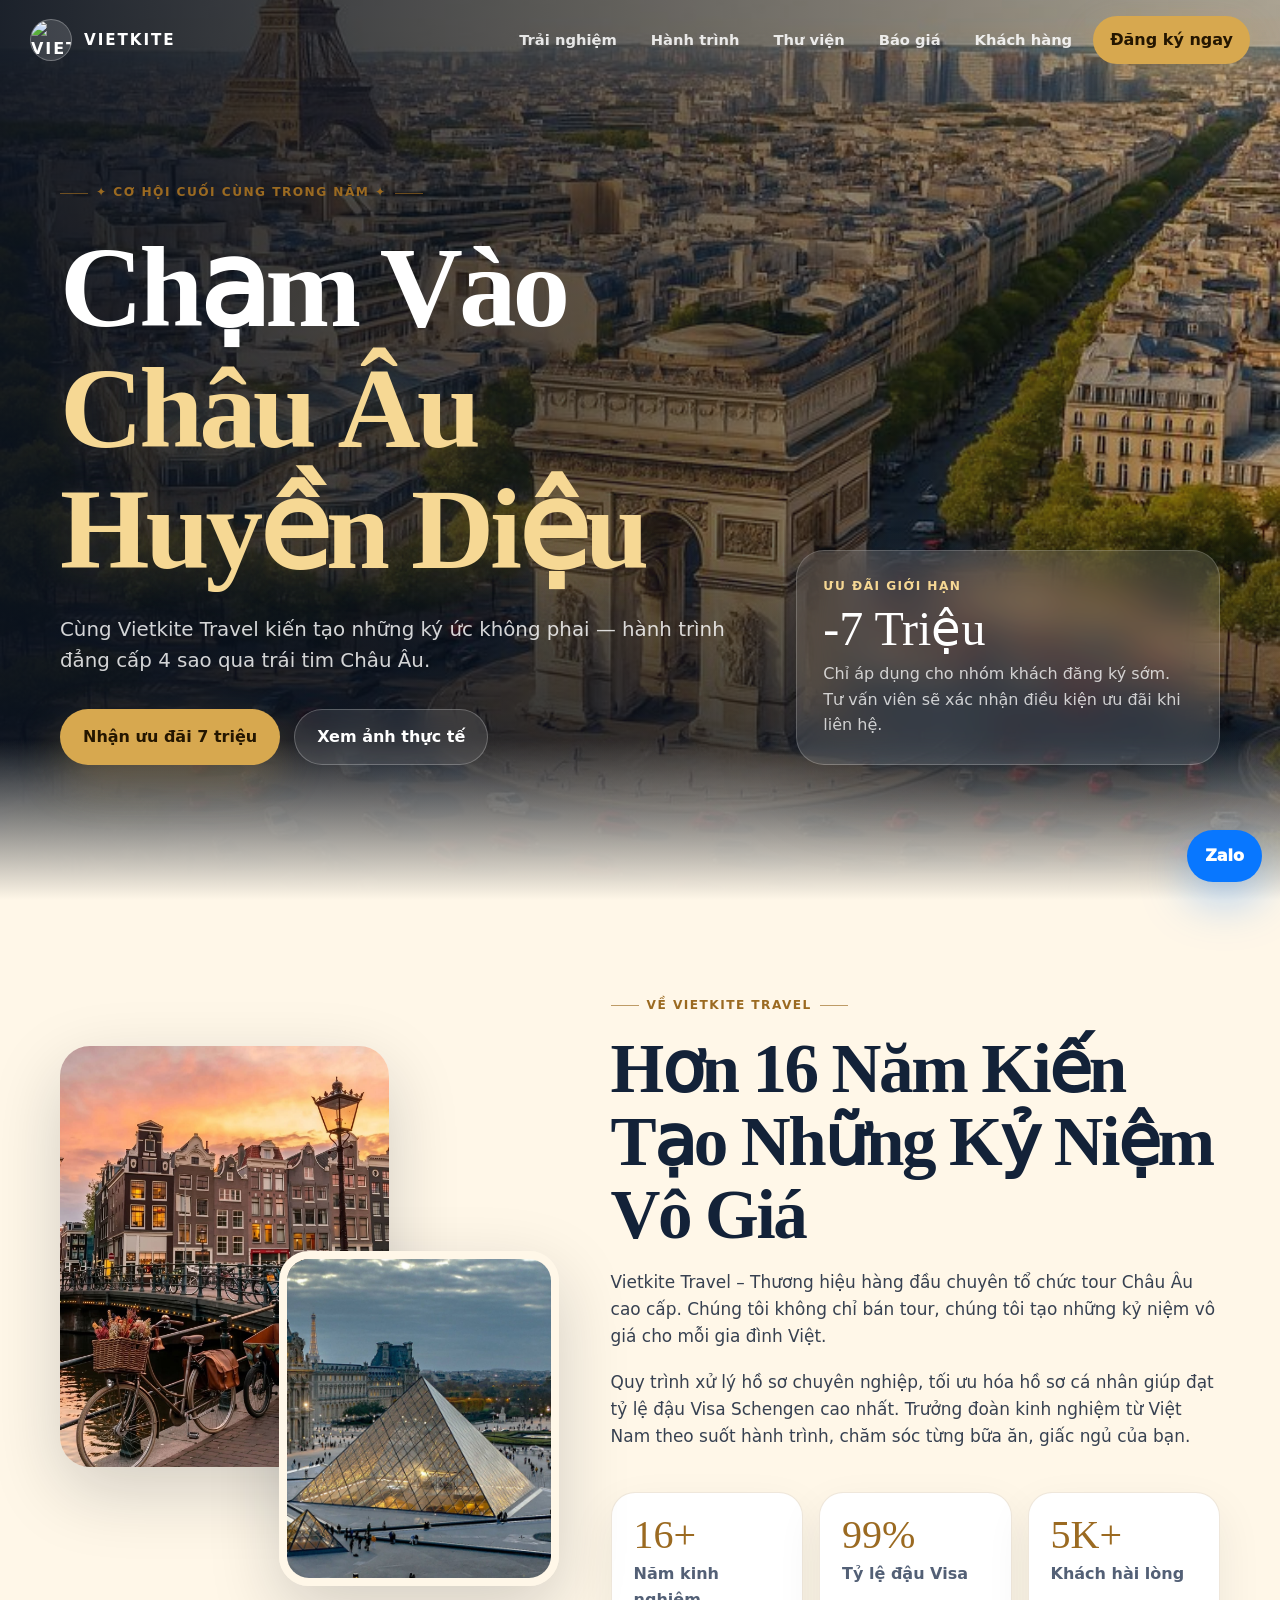
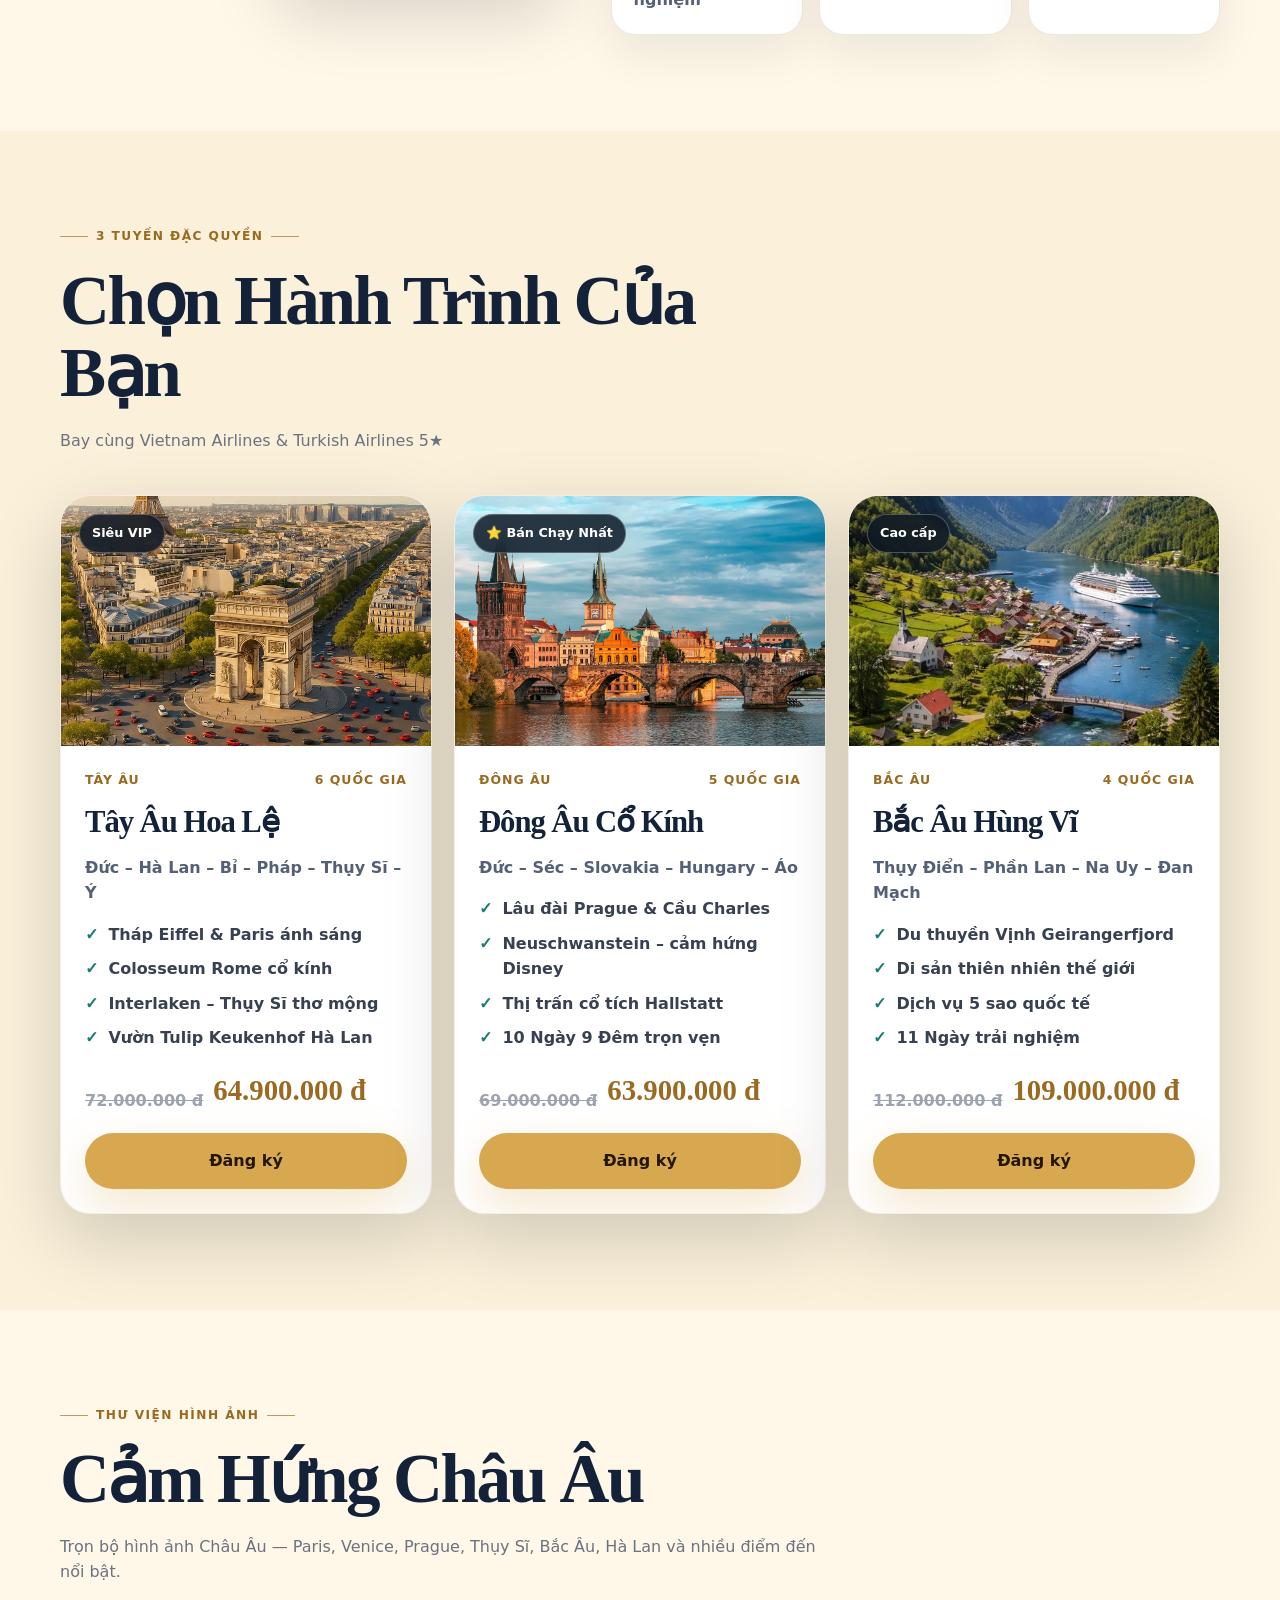
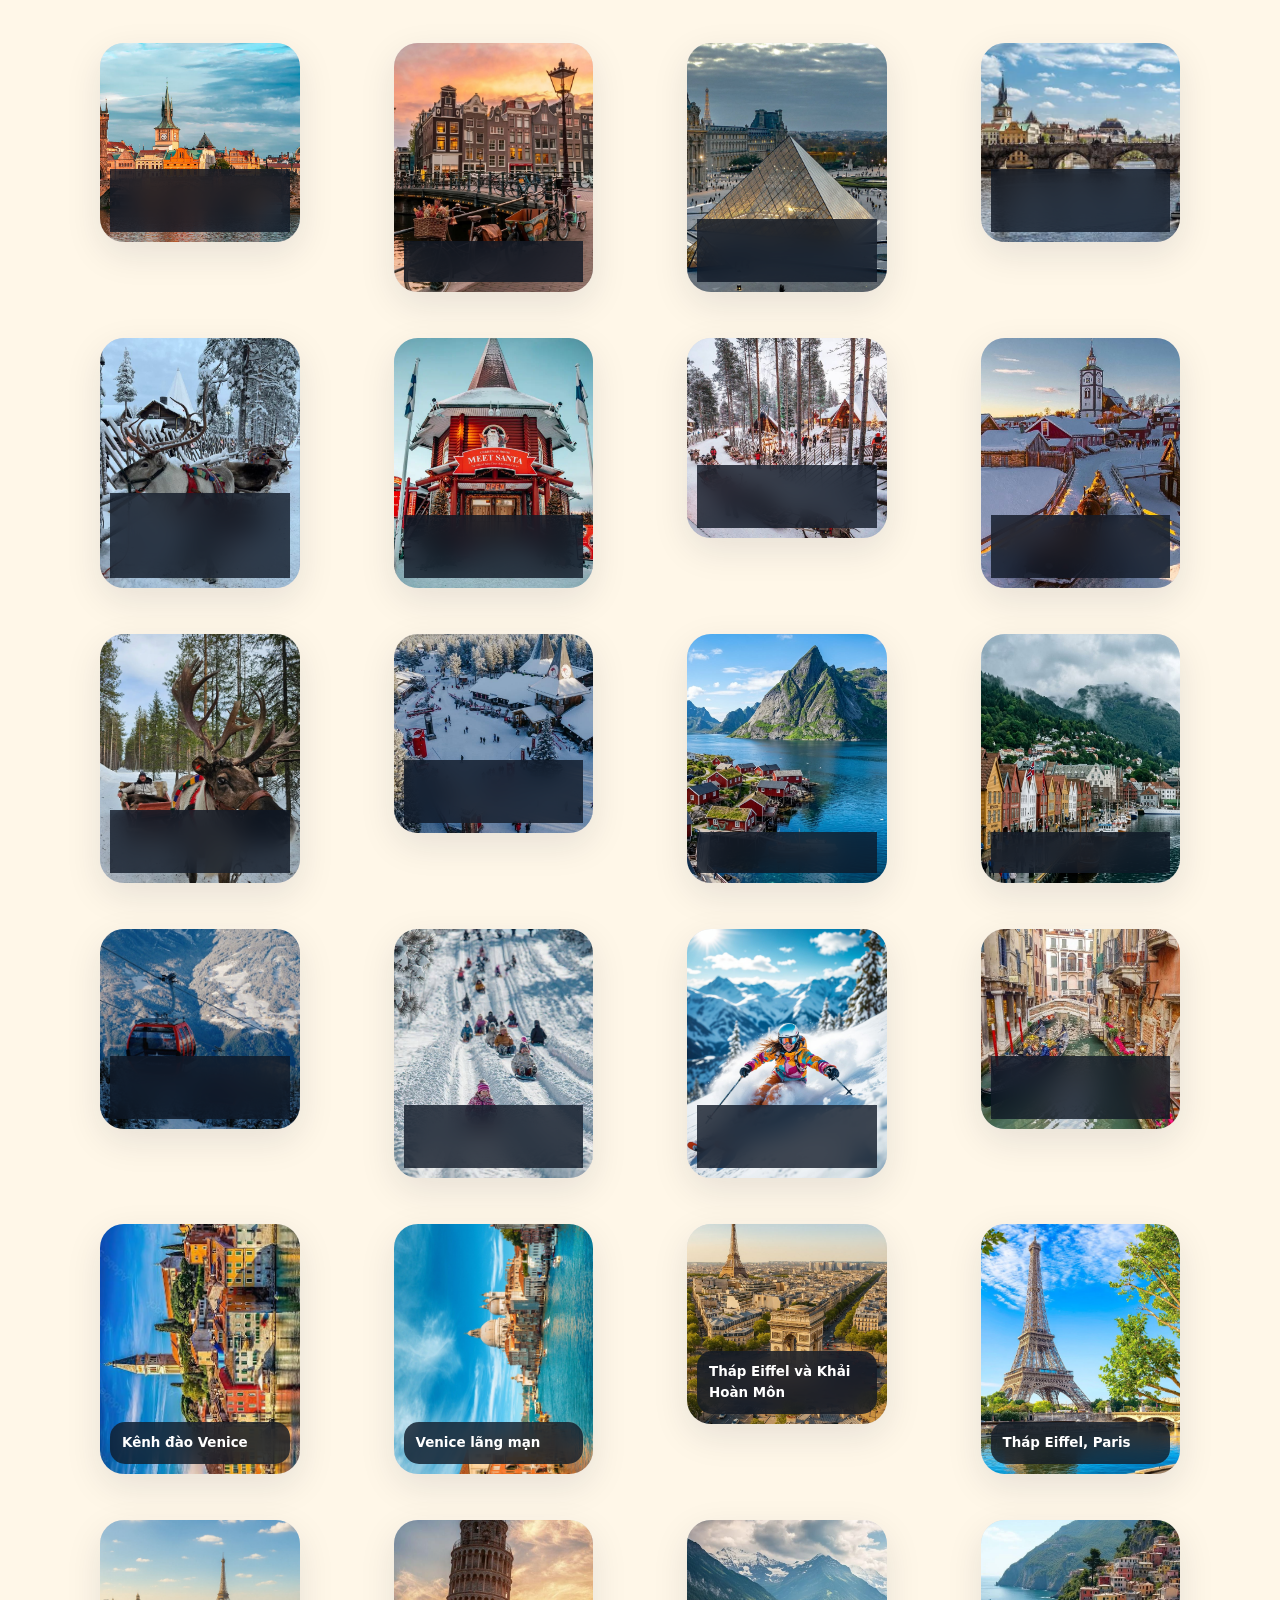
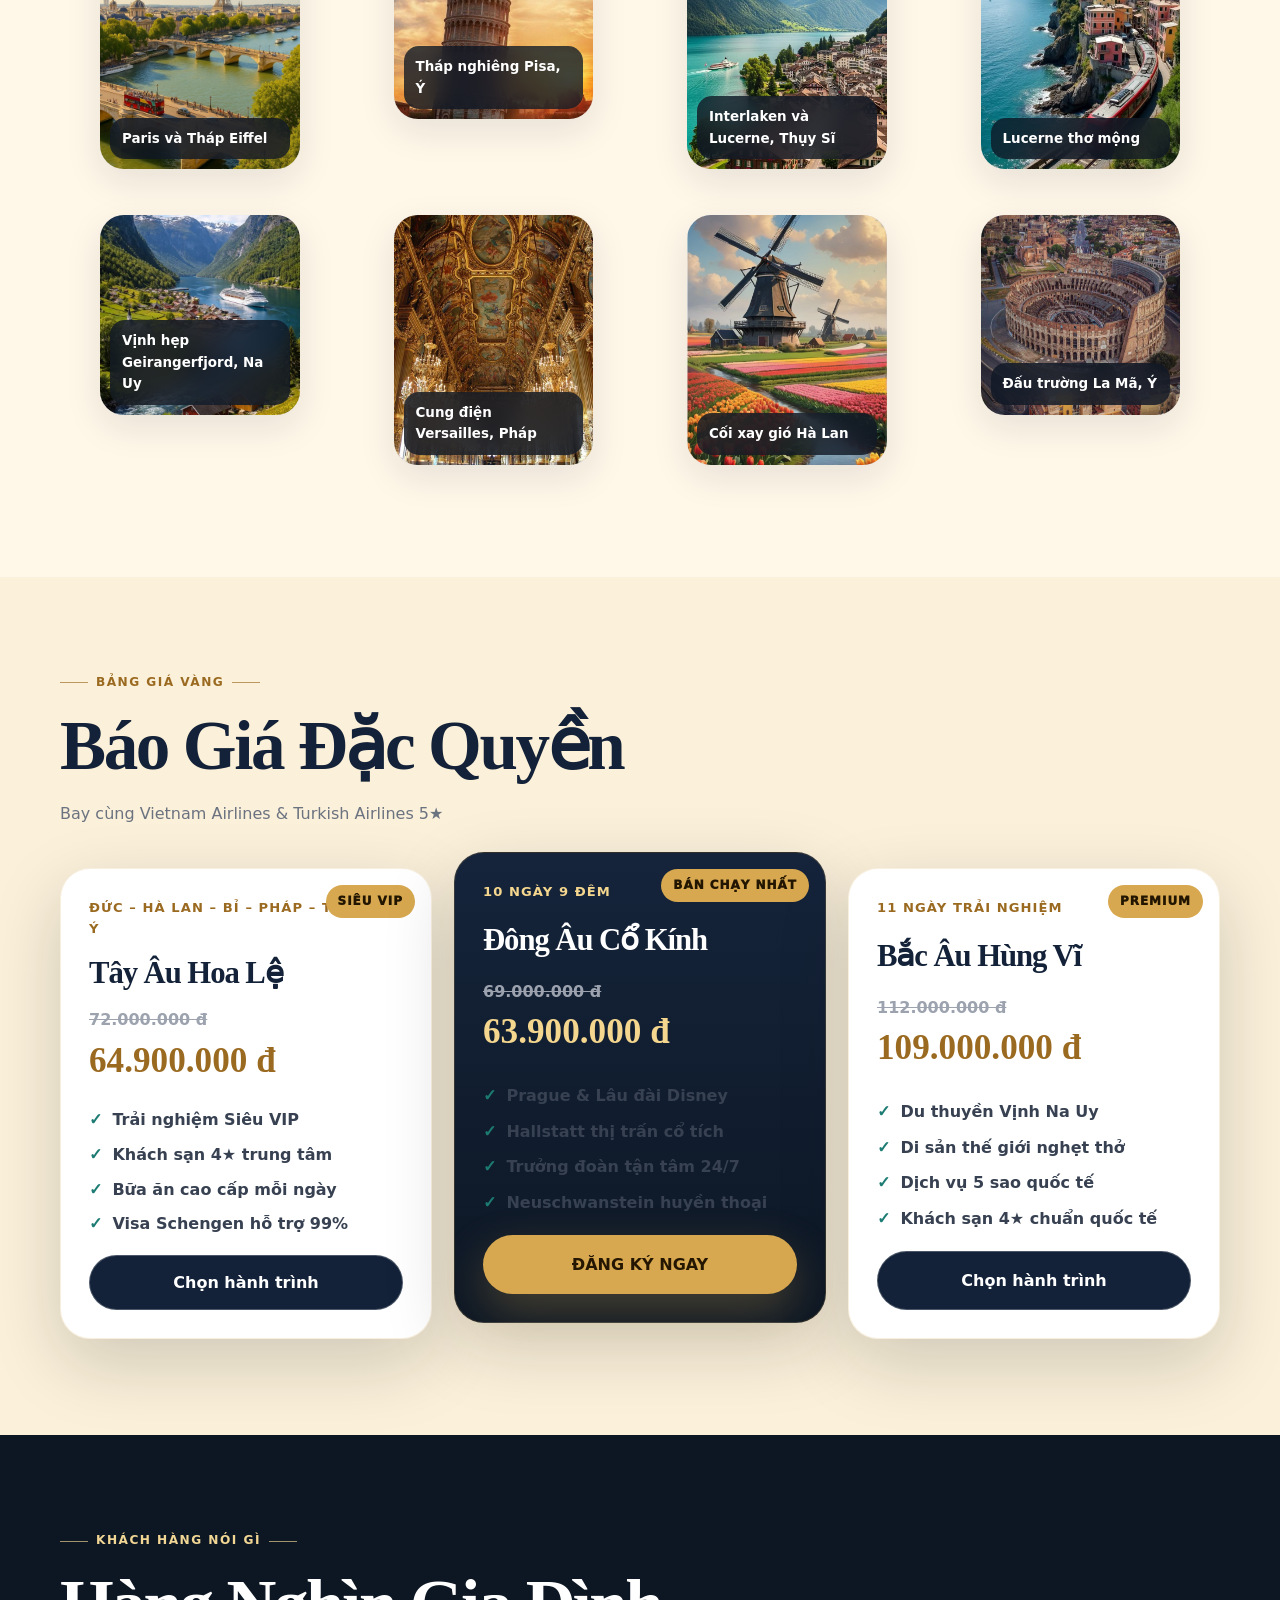
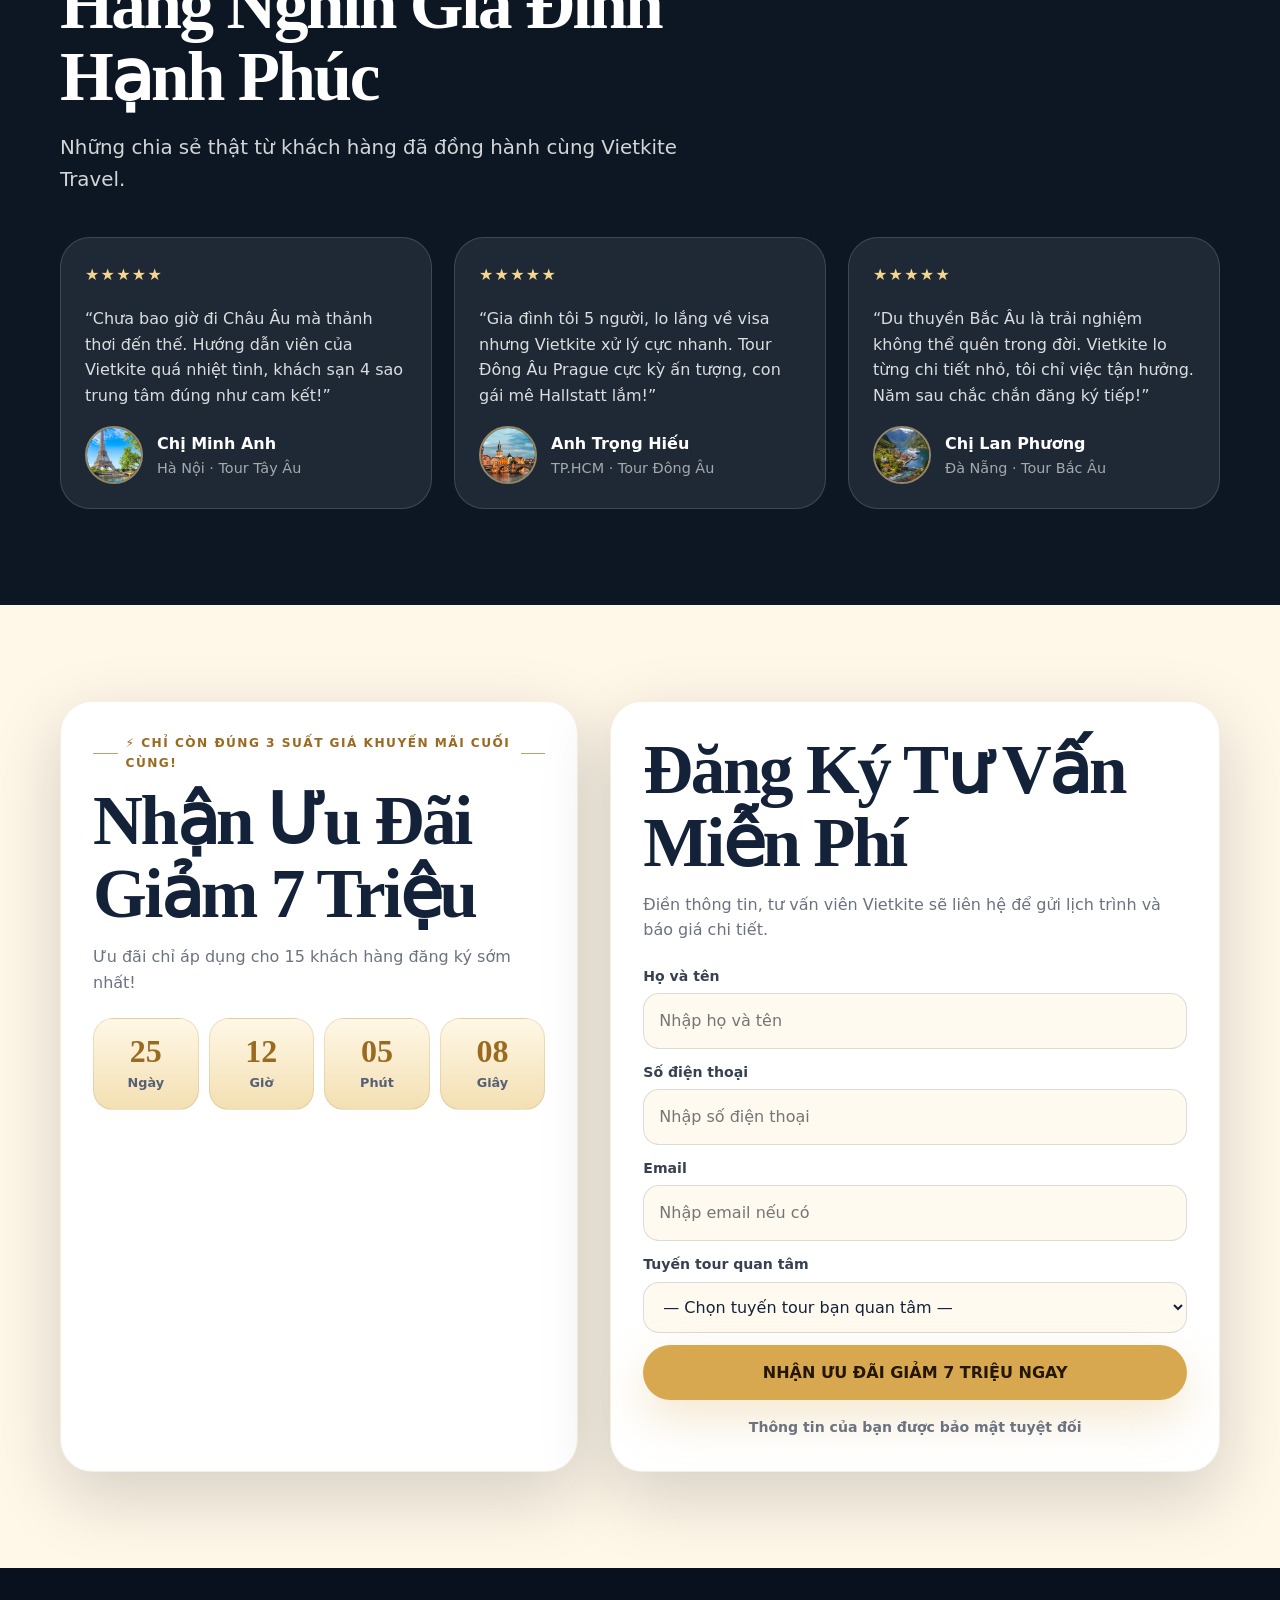
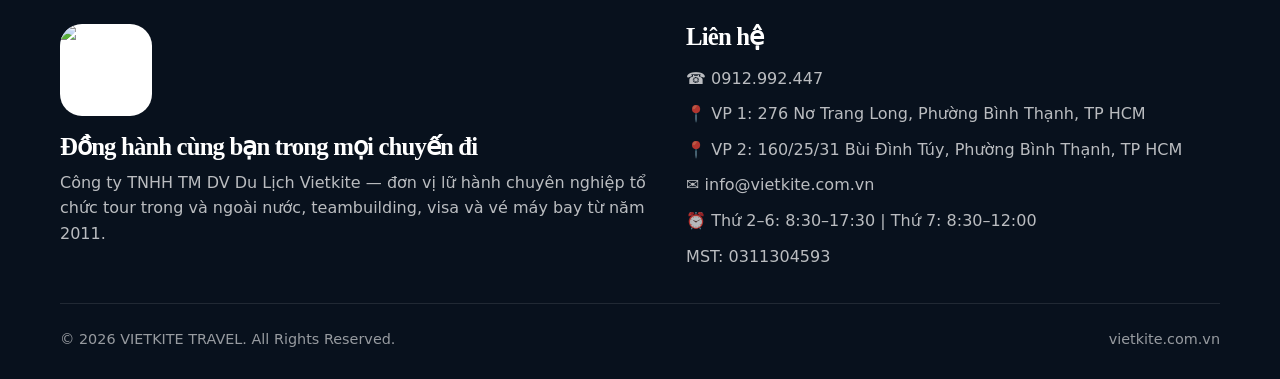
==== commit 359babc4: "Add files via upload" ====
--- a/index.html
+++ b/index.html
@@ -1,1966 +1,746 @@
-<!DOCTYPE html>
+<!doctype html>
 <html lang="vi">
 <head>
-  <meta charset="UTF-8">
-  <meta name="viewport" content="width=device-width, initial-scale=1.0">
-  <title>Châu Âu Huyền Diệu | Vietkite Travel Luxury</title>
-
-  <!-- ══ FAVICON ══ -->
-  <link rel="icon" type="image/jpeg" href="https://vietkite.com.vn/wp-content/uploads/2024/12/logo-cty-canh-dieu-viet-vietkite.jpg">
-  <link rel="shortcut icon" type="image/jpeg" href="https://vietkite.com.vn/wp-content/uploads/2024/12/logo-cty-canh-dieu-viet-vietkite.jpg">
-  <link rel="apple-touch-icon" href="https://vietkite.com.vn/wp-content/uploads/2024/12/logo-cty-canh-dieu-viet-vietkite.jpg">
-
-  <!-- ══ OPEN GRAPH / ZALO / FACEBOOK PREVIEW ══ -->
-  <meta property="og:title" content="Châu Âu Huyền Diệu | Vietkite Travel Luxury">
-  <meta property="og:description" content="Cùng Vietkite Travel kiến tạo những ký ức không phai — hành trình đẳng cấp 4 sao qua trái tim Châu Âu. Ưu đãi giảm 7 triệu!">
-  <meta property="og:image" content="https://raw.githubusercontent.com/vinhomessaigonparkvsgp/chauau/main/CH%C3%82U%20%C3%82U/Th%C3%A1p%20Eiffel%20va%20kh%E1%BA%A3i%20ho%C3%A0n%20m%C3%B4n.jpg">
-  <meta property="og:image:width" content="1200">
-  <meta property="og:image:height" content="630">
-  <meta property="og:url" content="https://tourchauauvietkite.click/">
-  <meta property="og:type" content="website">
-  <meta property="og:site_name" content="Vietkite Travel">
-  <meta name="description" content="Cùng Vietkite Travel kiến tạo những ký ức không phai — hành trình đẳng cấp 4 sao qua trái tim Châu Âu. Ưu đãi giảm 7 triệu!">
-
-  <link rel="preconnect" href="https://fonts.googleapis.com">
-  <link rel="preconnect" href="https://fonts.gstatic.com" crossorigin>
-  <link href="https://fonts.googleapis.com/css2?family=Be+Vietnam+Pro:ital,wght@0,300;0,400;0,500;0,600;0,700;1,400;1,600&family=Noto+Serif:ital,wght@0,400;0,600;0,700;1,400;1,600&display=swap" rel="stylesheet">
-  <link rel="stylesheet" href="https://cdnjs.cloudflare.com/ajax/libs/font-awesome/6.4.0/css/all.min.css">
-  <link href="https://unpkg.com/aos@2.3.1/dist/aos.css" rel="stylesheet">
-  <script src="https://cdn.tailwindcss.com"></script>
-
+  <meta charset="utf-8" />
+  <meta name="viewport" content="width=device-width, initial-scale=1" />
+  <title>Châu Âu Huyền Diệu | Vietkite Travel</title>
+  <meta name="description" content="Tour Châu Âu cao cấp cùng Vietkite Travel: Tây Âu, Đông Âu, Bắc Âu, khách sạn 4 sao, hỗ trợ Visa Schengen và trưởng đoàn tận tâm." />
+  <meta name="robots" content="index,follow" />
+  <link rel="canonical" href="https://tourchauauvietkite.click/" />
+  <meta property="og:type" content="website" />
+  <meta property="og:locale" content="vi_VN" />
+  <meta property="og:site_name" content="Vietkite Travel" />
+  <meta property="og:title" content="Châu Âu Huyền Diệu | Vietkite Travel" />
+  <meta property="og:description" content="Tour Châu Âu cao cấp cùng Vietkite Travel: Tây Âu, Đông Âu, Bắc Âu, khách sạn 4 sao, hỗ trợ Visa Schengen và trưởng đoàn tận tâm." />
+  <meta property="og:image" content="/CHÂU ÂU/Tháp Eiffel va khải hoàn môn.jpg" />
+  <meta name="twitter:card" content="summary_large_image" />
+  <meta name="theme-color" content="#0e1a2a" />
+  <script src="https://identity.netlify.com/v1/netlify-identity-widget.js"></script>
   <style>
-    :root {
-      --gold: #C5A059;
-      --gold-light: #E8C97B;
-      --gold-dark: #8B6914;
-      --dark: #001529;
-      --dark2: #002347;
-      --cream: #FDFAF5;
-    }
-
-    * { scroll-behavior: smooth; }
-    body { font-family: 'Be Vietnam Pro', Arial, sans-serif; background: #fff; color: var(--dark); overflow-x: hidden; }
-    
-    /* ──── TYPOGRAPHY ──── */
-    .font-serif { font-family: 'Noto Serif', 'Be Vietnam Pro', serif; }
-    .font-elegant { font-family: 'Noto Serif', 'Be Vietnam Pro', serif; }
-
-    /* ──── GOLD TEXT GRADIENT ──── */
-    .text-gold {
-      background: linear-gradient(135deg, #BF953F 0%, #FCF6BA 40%, #B38728 60%, #FBF5B7 80%, #AA771C 100%);
-      -webkit-background-clip: text;
-      -webkit-text-fill-color: transparent;
-      background-clip: text;
-    }
-    .text-gold-solid { color: var(--gold); }
-
-    /* ──── BUTTONS ──── */
-    .btn-gold {
-      background: linear-gradient(135deg, #BF953F 0%, #C8A84B 50%, #B38728 100%);
-      color: #fff;
-      padding: 16px 44px;
-      border-radius: 999px;
-      font-weight: 700;
-      font-size: 13px;
-      letter-spacing: 1.5px;
-      text-transform: uppercase;
-      transition: all 0.4s ease;
-      box-shadow: 0 8px 25px rgba(179,135,40,0.35);
-      display: inline-block;
-      cursor: pointer;
-      border: none;
-      text-decoration: none;
-      position: relative;
-      overflow: hidden;
-    }
-    .btn-gold::before {
-      content: '';
-      position: absolute; inset: 0;
-      background: linear-gradient(135deg, #D4A84B, #E8C97B, #BF953F);
-      opacity: 0;
-      transition: opacity 0.4s;
-    }
-    .btn-gold:hover::before { opacity: 1; }
-    .btn-gold:hover { transform: translateY(-3px); box-shadow: 0 15px 35px rgba(179,135,40,0.5); }
-    .btn-gold span { position: relative; z-index: 1; }
-
-    .btn-outline {
-      padding: 16px 44px;
-      border-radius: 999px;
-      font-weight: 600;
-      font-size: 12px;
-      letter-spacing: 1.5px;
-      text-transform: uppercase;
-      transition: all 0.4s ease;
-      border: 1.5px solid rgba(255,255,255,0.6);
-      color: #fff;
-      display: inline-block;
-      cursor: pointer;
-      text-decoration: none;
-    }
-    .btn-outline:hover { background: rgba(255,255,255,0.15); border-color: white; transform: translateY(-2px); }
-
-    /* ──── NAV ──── */
-    #nav {
-      position: fixed; top: 0; left: 0; right: 0; z-index: 999;
-      height: 80px;
-      display: flex; align-items: center; justify-content: space-between;
-      padding: 0 48px;
-      background: rgba(255,255,255,0.95);
-      backdrop-filter: blur(20px);
-      border-bottom: 1px solid rgba(197,160,89,0.15);
-      transition: all 0.4s;
-    }
-    #nav.scrolled { height: 68px; box-shadow: 0 8px 32px rgba(0,0,0,0.08); }
-    .nav-link {
-      font-size: 11px; font-weight: 600; letter-spacing: 2px; text-transform: uppercase;
-      color: var(--dark); transition: color 0.3s; text-decoration: none; position: relative;
-    }
-    .nav-link::after {
-      content: ''; position: absolute; bottom: -3px; left: 0; right: 0; height: 1px;
-      background: var(--gold); transform: scaleX(0); transition: transform 0.3s; transform-origin: left;
-    }
-    .nav-link:hover { color: var(--gold); }
-    .nav-link:hover::after { transform: scaleX(1); }
-
-    /* ──── MOBILE MENU ──── */
-    #mobile-menu {
-      position: fixed; inset: 0; z-index: 998;
-      background: var(--dark);
-      display: flex; flex-direction: column; align-items: center; justify-content: center; gap: 36px;
-      transform: translateX(100%);
-      transition: transform 0.5s cubic-bezier(0.77,0,0.175,1);
-    }
-    #mobile-menu.open { transform: translateX(0); }
-    .mobile-nav-link {
-      font-family: 'Noto Serif', 'Be Vietnam Pro', serif;
-      font-size: 28px; color: white; text-decoration: none;
-      transition: color 0.3s; letter-spacing: 2px;
-    }
-    .mobile-nav-link:hover { color: var(--gold); }
-    #hamburger { display: none; flex-direction: column; gap: 5px; cursor: pointer; z-index: 1000; }
-    #hamburger span {
-      display: block; width: 26px; height: 2px; background: var(--dark);
-      transition: all 0.4s;
-    }
-    #hamburger.active span:nth-child(1) { transform: translateY(7px) rotate(45deg); }
-    #hamburger.active span:nth-child(2) { opacity: 0; }
-    #hamburger.active span:nth-child(3) { transform: translateY(-7px) rotate(-45deg); }
-    #hamburger.active span { background: white; }
-    @media (max-width: 1024px) {
-      #hamburger { display: flex; }
-      #nav-links { display: none; }
-      #nav { padding: 0 24px; }
-    }
-
-    /* ──── HERO ──── */
-    #hero {
-      position: relative; height: 100vh; min-height: 700px;
-      display: flex; align-items: center; justify-content: center;
-      overflow: hidden;
-    }
-    #hero-bg {
-      position: absolute; inset: 0;
-      background: url('https://raw.githubusercontent.com/vinhomessaigonparkvsgp/chauau/main/CH%C3%82U%20%C3%82U/5.%20C%E1%BA%A7u%20Charles%20%26%20L%C3%A2u%20%C4%91%C3%A0i%20Prague%20%28C%E1%BB%99ng%20h%C3%B2a%20S%C3%A9c%29.png') center/cover no-repeat;
-      transform: scale(1.08);
-      animation: heroZoom 18s ease-in-out infinite alternate;
-    }
-    @keyframes heroZoom { from { transform: scale(1.08); } to { transform: scale(1.0); } }
-    #hero-overlay {
-      position: absolute; inset: 0;
-      background: linear-gradient(160deg, rgba(0,0,0,0.55) 0%, rgba(0,21,41,0.4) 50%, rgba(0,0,0,0.6) 100%);
-    }
-
-    /* ──── ABOUT ──── */
-    .stat-card {
-      padding: 28px 24px; text-align: center;
-      border: 1px solid rgba(197,160,89,0.2);
-      border-radius: 16px;
-      transition: all 0.4s;
-      background: white;
-    }
-    .stat-card:hover { border-color: var(--gold); transform: translateY(-4px); box-shadow: 0 16px 40px rgba(197,160,89,0.15); }
-
-    /* ──── TOURS ──── */
-    .tour-card {
-      border-radius: 20px; overflow: hidden;
-      box-shadow: 0 8px 30px rgba(0,0,0,0.1);
-      transition: all 0.5s ease;
-      background: white;
-      position: relative;
-    }
-    .tour-card:hover { transform: translateY(-8px); box-shadow: 0 24px 60px rgba(0,0,0,0.18); }
-    .tour-card-img { position: relative; height: 280px; overflow: hidden; }
-    .tour-card-img img {
-      width: 100%; height: 100%; object-fit: cover;
-      transition: transform 0.6s ease;
-    }
-    .tour-card:hover .tour-card-img img { transform: scale(1.08); }
-    .tour-card-img-overlay {
-      position: absolute; inset: 0;
-      background: linear-gradient(to top, rgba(0,21,41,0.7) 0%, transparent 60%);
-    }
-    .tour-badge {
-      position: absolute; top: 16px; left: 16px;
-      background: var(--gold); color: white;
-      font-size: 10px; font-weight: 700; letter-spacing: 1px; text-transform: uppercase;
-      padding: 6px 14px; border-radius: 999px;
-    }
-    .tour-highlight {
-      display: flex; align-items: center; gap: 8px;
-      font-size: 13px; color: #555; padding: 8px 0;
-      border-bottom: 1px solid #f0f0f0;
-    }
-    .tour-highlight:last-child { border-bottom: none; }
-    .tour-highlight i { color: var(--gold); width: 16px; }
-
-    /* ──── GALLERY ──── */
-    .gallery-grid {
-      columns: 2; column-gap: 12px;
-    }
-    @media (min-width: 640px) { .gallery-grid { columns: 3; } }
-    @media (min-width: 1024px) { .gallery-grid { columns: 4; } }
-    .gallery-item {
-      break-inside: avoid; margin-bottom: 12px;
-      border-radius: 12px; overflow: hidden;
-      position: relative; cursor: pointer;
-      transition: all 0.4s ease;
-    }
-    .gallery-item img {
-      width: 100%; display: block;
-      transition: all 0.5s ease;
-    }
-    .gallery-item-overlay {
-      position: absolute; inset: 0;
-      background: rgba(0,21,41,0);
-      display: flex; align-items: center; justify-content: center;
-      transition: all 0.4s;
-    }
-    .gallery-item-overlay i {
-      color: white; font-size: 28px;
-      opacity: 0; transform: scale(0.7);
-      transition: all 0.4s;
-    }
-    .gallery-item:hover { transform: scale(1.01); box-shadow: 0 12px 35px rgba(0,0,0,0.2); }
-    .gallery-item:hover .gallery-item-overlay { background: rgba(0,21,41,0.4); }
-    .gallery-item:hover .gallery-item-overlay i { opacity: 1; transform: scale(1); }
-
-    /* ──── LIGHTBOX ──── */
-    #lightbox {
-      display: none; position: fixed; inset: 0; z-index: 9999;
-      background: rgba(0,0,0,0.95);
-      align-items: center; justify-content: center;
-    }
-    #lightbox.active { display: flex; }
-    #lightbox img {
-      max-width: 90vw; max-height: 88vh;
-      border-radius: 8px;
-      object-fit: contain;
-      animation: lbIn 0.3s ease;
-    }
-    @keyframes lbIn { from { opacity: 0; transform: scale(0.93); } to { opacity: 1; transform: scale(1); } }
-
-    #lightbox img.lb-rotate {
-      transform: rotate(90deg) scale(0.72);
-      max-width: 88vh;
-      max-height: 88vw;
-    }
-
-    #lb-close {
-      position: absolute; top: 20px; right: 28px;
-      color: white; font-size: 36px; cursor: pointer; line-height: 1;
-      transition: color 0.3s; z-index: 2;
-    }
-    #lb-close:hover { color: var(--gold); }
-    #lb-prev, #lb-next {
-      position: absolute; top: 50%; transform: translateY(-50%);
-      background: rgba(255,255,255,0.1); border: 1px solid rgba(255,255,255,0.2);
-      color: white; width: 52px; height: 52px; border-radius: 50%;
-      display: flex; align-items: center; justify-content: center;
-      cursor: pointer; transition: all 0.3s; font-size: 18px;
-    }
-    #lb-prev { left: 20px; }
-    #lb-next { right: 20px; }
-    #lb-prev:hover, #lb-next:hover { background: var(--gold); border-color: var(--gold); }
-    #lb-counter {
-      position: absolute; bottom: 20px; left: 50%; transform: translateX(-50%);
-      color: rgba(255,255,255,0.6); font-size: 13px; letter-spacing: 2px;
-    }
-
-    /* ──── PRICING ──── */
-    .price-card {
-      background: white; border: 1.5px solid #eee;
-      border-radius: 24px; padding: 40px 32px;
-      text-align: center; transition: all 0.4s;
-      position: relative; overflow: hidden;
-    }
-    .price-card:hover { border-color: var(--gold); transform: translateY(-8px); box-shadow: 0 24px 60px rgba(197,160,89,0.15); }
-    .price-card.featured { background: var(--dark); color: white; border-color: var(--gold); }
-    .price-card.featured:hover { transform: translateY(-8px) scale(1.01); }
-    .price-check { display: flex; align-items: center; gap: 10px; margin-bottom: 12px; font-size: 14px; text-align: left; }
-    .price-check i { color: var(--gold); flex-shrink: 0; }
-
-    /* ──── TESTIMONIALS ──── */
-    .testimonial-card {
-      background: var(--cream); border-radius: 20px;
-      padding: 32px; position: relative;
-      border: 1px solid rgba(197,160,89,0.15);
-      transition: all 0.4s;
-    }
-    .testimonial-card:hover { transform: translateY(-4px); box-shadow: 0 16px 40px rgba(197,160,89,0.12); }
-    .testimonial-card::before {
-      content: '"'; position: absolute; top: 16px; left: 24px;
-      font-family: 'Noto Serif', 'Be Vietnam Pro', serif; font-size: 72px;
-      color: rgba(197,160,89,0.15); line-height: 1;
-    }
-    .star-rating { color: var(--gold); font-size: 13px; letter-spacing: 2px; }
-
-    /* ──── COUNTDOWN ──── */
-    .timer-box {
-      background: linear-gradient(135deg, var(--dark) 0%, var(--dark2) 100%);
-      border-radius: 24px; padding: 40px;
-      display: grid; grid-template-columns: repeat(4, 1fr); gap: 16px;
-      box-shadow: 0 20px 50px rgba(0,0,0,0.25);
-    }
-    .timer-unit {
-      text-align: center; padding: 20px 12px;
-      background: rgba(255,255,255,0.05);
-      border: 1px solid rgba(197,160,89,0.2);
-      border-radius: 16px;
-    }
-    .timer-num {
-      font-size: 42px; font-weight: 700; display: block;
-      background: linear-gradient(135deg, #BF953F, #FCF6BA, #B38728);
-      -webkit-background-clip: text; -webkit-text-fill-color: transparent; background-clip: text;
-      font-family: 'Noto Serif', 'Be Vietnam Pro', serif;
-      line-height: 1.1;
-    }
-    .timer-label { font-size: 9px; text-transform: uppercase; letter-spacing: 2.5px; color: rgba(255,255,255,0.4); margin-top: 6px; }
-
-    /* ──── BOOKING FORM ──── */
-    .form-input {
-      width: 100%; padding: 16px 20px;
-      background: white; border: 1.5px solid #e8e8e8;
-      border-radius: 14px; outline: none;
-      font-family: 'Be Vietnam Pro', Arial, sans-serif; font-size: 14px;
-      transition: border-color 0.3s, box-shadow 0.3s;
-      color: var(--dark);
-    }
-    .form-input:focus { border-color: var(--gold); box-shadow: 0 0 0 3px rgba(197,160,89,0.15); }
-    .form-input::placeholder { color: #bbb; }
-
-    /* ──── SOCIAL PROOF ──── */
-    #social-proof {
-      position: fixed; bottom: 32px; left: 28px; z-index: 997;
-      background: white; padding: 14px 22px;
-      border-radius: 14px;
-      box-shadow: 0 12px 40px rgba(0,0,0,0.12);
-      display: flex; align-items: center; gap: 14px;
-      border-left: 4px solid var(--gold);
-      transform: translateX(-140%);
-      transition: transform 0.6s cubic-bezier(0.68,-0.55,0.265,1.55);
-      max-width: 320px;
-    }
-    #social-proof.show { transform: translateX(0); }
-    .sp-icon {
-      width: 40px; height: 40px; border-radius: 50%;
-      background: linear-gradient(135deg, #BF953F, #B38728);
-      display: flex; align-items: center; justify-content: center;
-      color: white; font-size: 15px; flex-shrink: 0;
-    }
-
-    /* ──── FLOATING BUTTONS ──── */
-    #float-btns {
-      position: fixed; right: 24px; bottom: 100px; z-index: 997;
-      display: flex; flex-direction: column; gap: 12px; align-items: center;
-    }
-    .float-btn {
-      width: 52px; height: 52px; border-radius: 50%;
-      display: flex; align-items: center; justify-content: center;
-      color: white; font-size: 22px; cursor: pointer;
-      transition: all 0.3s; text-decoration: none;
-      box-shadow: 0 6px 20px rgba(0,0,0,0.2);
-    }
-    .float-btn:hover { transform: scale(1.1) translateY(-3px); }
-    .float-zalo { background: #0068FF; }
-    .float-phone { background: linear-gradient(135deg, #BF953F, #B38728); }
-
-    /* ──── BACK TO TOP ──── */
-    #back-top {
-      position: fixed; right: 24px; bottom: 32px; z-index: 997;
-      width: 46px; height: 46px; border-radius: 50%;
-      background: var(--dark); color: white;
-      display: flex; align-items: center; justify-content: center;
-      cursor: pointer; transition: all 0.4s;
-      box-shadow: 0 6px 20px rgba(0,0,0,0.2);
-      opacity: 0; pointer-events: none;
-    }
-    #back-top.show { opacity: 1; pointer-events: all; }
-    #back-top:hover { background: var(--gold); transform: translateY(-3px); }
-
-    /* ──── DIVIDER ──── */
-    .gold-divider {
-      display: flex; align-items: center; gap: 16px; justify-content: center;
-      margin: 16px 0;
-    }
-    .gold-divider::before, .gold-divider::after {
-      content: ''; flex: 1; max-width: 80px; height: 1px;
-      background: linear-gradient(to right, transparent, var(--gold));
-    }
-    .gold-divider::after { background: linear-gradient(to left, transparent, var(--gold)); }
-
-    /* ──── FOOTER ──── */
-    footer { background: var(--dark); color: white; }
-
-    /* ──── IMAGE FALLBACK ──── */
-    img { background-color: #f0ece4; }
-
-    /* ──── SECTION LABEL ──── */
-    .section-label {
-      font-size: 10px; font-weight: 700; letter-spacing: 4px;
-      text-transform: uppercase; color: var(--gold);
-      margin-bottom: 12px; display: block;
-    }
-
-    /* ──── ANIMATIONS ──── */
-    @keyframes pulse-ring {
-      0% { transform: scale(1); opacity: 0.7; }
-      100% { transform: scale(1.4); opacity: 0; }
-    }
-    .pulse-dot::before {
-      content: ''; position: absolute; inset: -6px;
-      border-radius: 50%; border: 2px solid var(--gold);
-      animation: pulse-ring 1.5s ease-out infinite;
-    }
-
-    /* ──── VIETNAMESE FONT FIX ──── */
-    html, body, input, select, textarea, button { font-family: 'Be Vietnam Pro', Arial, sans-serif; }
-    .font-serif, .font-elegant { font-family: 'Noto Serif', 'Be Vietnam Pro', serif; }
-    em, i { font-synthesis: none; }
-
-    /* ──── UPDATED GALLERY ──── */
-    .gallery-item { background: #f4efe4; box-shadow: 0 8px 24px rgba(0,0,0,0.08); }
-    .gallery-item img { min-height: 190px; object-fit: cover; background: #f4efe4; }
-    .gallery-caption {
-      position: absolute; left: 0; right: 0; bottom: 0;
-      padding: 34px 14px 12px;
-      color: #fff;
-      font-size: 12px; font-weight: 600; line-height: 1.45;
-      background: linear-gradient(to top, rgba(0,0,0,0.74), rgba(0,0,0,0));
-      opacity: 0; transform: translateY(10px); transition: all 0.35s ease;
-    }
-    .gallery-item:hover .gallery-caption { opacity: 1; transform: translateY(0); }
-    .gallery-count-pill {
-      display: inline-flex; align-items: center; gap: 8px;
-      background: rgba(197,160,89,0.10);
-      border: 1px solid rgba(197,160,89,0.28);
-      color: var(--gold-dark);
-      padding: 9px 18px; border-radius: 999px;
-      font-size: 12px; font-weight: 700; letter-spacing: 1.2px; text-transform: uppercase;
-      margin-top: 18px;
-    }
-
-    /* ──── UPDATED FOOTER ──── */
-    .footer-vietkite {
-      background: #020f08;
-      color: #eef6ee;
-      border-top: 1px solid rgba(197,160,89,0.18);
-    }
-    .footer-vietkite-wrap {
-      max-width: 1180px; margin: 0 auto; padding: 64px 24px 34px;
-      display: grid; grid-template-columns: 0.9fr 1.1fr; gap: 80px;
-      align-items: start;
-    }
-    .footer-logo {
-      width: 64px; height: 64px; object-fit: contain; background: #fff;
-      display: block; margin-bottom: 24px;
-    }
-    .footer-slogan {
-      font-family: 'Noto Serif', 'Be Vietnam Pro', serif;
-      font-size: 20px; font-style: italic; font-weight: 700;
-      color: rgba(238,246,238,0.58);
-      margin-bottom: 18px; line-height: 1.55;
-    }
-    .footer-desc {
-      color: rgba(238,246,238,0.58); line-height: 1.85; font-size: 15px; max-width: 500px;
-    }
-    .footer-heading {
-      color: #fff; font-size: 14px; font-weight: 800; letter-spacing: 4px;
-      text-transform: uppercase; padding-bottom: 16px; margin-bottom: 28px;
-      border-bottom: 1px solid rgba(255,255,255,0.09);
-    }
-    .footer-phone {
-      display: inline-flex; align-items: center; gap: 10px;
-      background: rgba(111,62,10,0.36);
-      border: 1px solid rgba(255,122,26,0.32);
-      color: #ff7a1a; text-decoration: none;
-      border-radius: 14px; padding: 14px 28px; margin-bottom: 24px;
-      font-size: 21px; font-weight: 800; letter-spacing: .5px;
-    }
-    .footer-contact-list { display: grid; gap: 16px; }
-    .footer-contact-row {
-      display: grid; grid-template-columns: 24px 1fr; gap: 12px;
-      color: rgba(238,246,238,0.68); font-size: 15px; line-height: 1.65;
-    }
-    .footer-contact-row .ico { text-align: center; opacity: .88; }
-    .footer-contact-row strong { color: rgba(255,255,255,0.88); font-weight: 800; }
-    .footer-bottom {
-      max-width: 1180px; margin: 0 auto; padding: 20px 24px 32px;
-      color: rgba(255,255,255,0.24); font-size: 10px; letter-spacing: 2.5px;
-      text-transform: uppercase; border-top: 1px solid rgba(255,255,255,0.06);
-      text-align: center;
-    }
-    @media (max-width: 768px) {
-      .footer-vietkite-wrap { grid-template-columns: 1fr; gap: 42px; padding-top: 48px; }
-      .footer-slogan { font-size: 18px; }
-      .footer-phone { width: 100%; justify-content: center; font-size: 19px; }
-      .gallery-caption { opacity: 1; transform: none; }
-    }
-
-    *, *::before, *::after { box-sizing: border-box; }
-
-    html, body, input, select, textarea, button,
-    .font-serif, .font-elegant,
-    h1, h2, h3, h4, h5, h6,
-    em, strong, .tour-card, .testimonial-card, .footer-slogan {
-      font-family: 'Be Vietnam Pro', Arial, sans-serif !important;
-      text-rendering: optimizeLegibility;
-      -webkit-font-smoothing: antialiased;
-      font-kerning: normal;
-    }
-    em { font-style: normal !important; }
-
-    #nav {
-      padding-left: clamp(22px, 3vw, 48px) !important;
-      padding-right: clamp(22px, 3vw, 48px) !important;
-    }
-    #nav-links {
-      gap: clamp(18px, 2.1vw, 36px) !important;
-      white-space: nowrap;
-    }
-    #nav-links .btn-gold {
-      padding: 12px 24px !important;
-      min-width: 142px;
-      text-align: center;
-    }
-
-    #hero {
-      padding-top: 92px;
-      min-height: 720px;
-      height: 100svh;
-    }
-    #hero-bg {
-      background-size: cover !important;
-      background-position: center center !important;
-      transform: none !important;
-      animation: none !important;
-    }
-    #hero-content {
-      transform: translateY(24px);
-    }
-    .hero-badge {
-      margin-bottom: 22px !important;
-      letter-spacing: 5px !important;
-    }
-    #hero-title {
-      font-weight: 800 !important;
-      letter-spacing: -0.055em;
-      line-height: 1.02 !important;
-      font-size: clamp(38px, 5.5vw, 76px) !important;
-      text-wrap: balance;
-    }
-    #hero-title .hero-title-main,
-    #hero-title .hero-title-gold {
-      display: block;
-    }
-    #hero-title .hero-title-gold {
-      font-size: .92em;
-      white-space: nowrap;
-      letter-spacing: -0.06em;
-    }
-
-    .gallery-grid {
-      columns: unset !important;
-      display: grid !important;
-      grid-template-columns: repeat(4, minmax(0, 1fr));
-      gap: 16px;
-    }
-    .gallery-item {
-      break-inside: unset !important;
-      margin-bottom: 0 !important;
-      height: 255px;
-      border-radius: 18px !important;
-      overflow: hidden;
-      isolation: isolate;
-    }
-    .gallery-item:nth-child(7n + 1) { grid-row: span 2; height: 526px; }
-    .gallery-item:nth-child(9n + 4) { grid-column: span 2; }
-    .gallery-img-wrap {
-      width: 100%; height: 100%; overflow: hidden; background: #f4efe4;
-    }
-    .gallery-item img.gallery-img {
-      width: 100%; height: 100%; min-height: 0 !important;
-      object-fit: cover; display: block;
-      transition: transform 0.55s ease, filter 0.55s ease;
-    }
-    .gallery-item:hover img.gallery-img { transform: scale(1.06); }
-    .gallery-item.gallery-rotate img.gallery-img {
-      width: 100%; height: 100%;
-      transform: rotate(90deg) scale(1.38);
-      object-fit: cover;
-    }
-    .gallery-item.gallery-rotate:hover img.gallery-img {
-      transform: rotate(90deg) scale(1.46);
-    }
-    .gallery-caption {
-      opacity: 1 !important;
-      transform: none !important;
-      font-size: 12px !important;
-      font-weight: 700 !important;
-      letter-spacing: 0 !important;
-    }
-
-    @media (max-width: 1180px) {
-      .gallery-grid { grid-template-columns: repeat(3, minmax(0, 1fr)); }
-      .gallery-item:nth-child(9n + 4) { grid-column: span 1; }
-      #hero-title { font-size: clamp(40px, 7vw, 70px) !important; }
-    }
-
-    @media (max-width: 1024px) {
-      #nav { height: 72px !important; padding: 0 20px !important; }
-      #nav.scrolled { height: 64px !important; }
-      #nav > a { height: 100% !important; padding: 8px 0 !important; }
-      #nav-links { display: none !important; }
-      #hamburger { display: flex !important; }
-      #mobile-menu { z-index: 998; padding-top: 90px; }
-      .mobile-nav-link {
-        font-family: 'Be Vietnam Pro', Arial, sans-serif !important;
-        font-size: 22px !important;
-        font-weight: 700;
-        text-transform: uppercase;
-        letter-spacing: 3px;
+    :root{
+      --bg:#0d1724;
+      --bg-soft:#132238;
+      --card:#fffdf8;
+      --ink:#132238;
+      --muted:#6b7280;
+      --cream:#fff7e8;
+      --gold:#d7a84f;
+      --gold-dark:#9b6a21;
+      --accent:#1c7c73;
+      --white:#ffffff;
+      --shadow:0 24px 70px rgba(13,23,36,.18);
+      --radius:28px;
+      --font-heading:Georgia,'Times New Roman',serif;
+      --font-body:Inter,ui-sans-serif,system-ui,-apple-system,BlinkMacSystemFont,'Segoe UI',sans-serif;
+    }
+
+    *{box-sizing:border-box}
+    html{scroll-behavior:smooth}
+    body{
+      margin:0;
+      font-family:var(--font-body);
+      color:var(--ink);
+      background:var(--cream);
+      line-height:1.6;
+      overflow-x:hidden;
+    }
+    body.menu-open{overflow:hidden}
+    img{max-width:100%;display:block}
+    a{color:inherit;text-decoration:none}
+    button,input,select{font:inherit}
+
+    .site-loader{
+      min-height:100vh;
+      display:grid;
+      place-items:center;
+      background:radial-gradient(circle at top,var(--bg-soft),var(--bg));
+      color:var(--cream);
+      padding:24px;
+      text-align:center;
+    }
+    .site-loader__mark{
+      width:64px;height:64px;border-radius:50%;
+      border:1px solid rgba(215,168,79,.45);
+      border-top-color:var(--gold);
+      animation:spin 1s linear infinite;
+      margin:0 auto 18px;
+    }
+    @keyframes spin{to{transform:rotate(360deg)}}
+
+    .site-shell{display:none;min-height:100vh;background:var(--cream)}
+    .site-shell.is-ready{display:block}
+
+    .container{width:min(1160px,calc(100% - 40px));margin-inline:auto}
+    .section{padding:96px 0;position:relative}
+    .section--dark{background:var(--bg);color:var(--white)}
+    .section--soft{background:#fbf0d9}
+    .eyebrow{
+      display:inline-flex;
+      align-items:center;
+      gap:8px;
+      color:var(--gold-dark);
+      font-weight:800;
+      letter-spacing:.12em;
+      text-transform:uppercase;
+      font-size:.76rem;
+    }
+    .section--dark .eyebrow{color:#f2d694}
+    .eyebrow::before,.eyebrow::after{content:"";width:28px;height:1px;background:currentColor;opacity:.65}
+    h1,h2,h3,p{margin:0}
+    h1,h2,h3{font-family:var(--font-heading);font-weight:700;line-height:1.05;letter-spacing:-.035em}
+    h1{font-size:clamp(3rem,9vw,7.8rem)}
+    h2{font-size:clamp(2.35rem,5.4vw,4.8rem)}
+    h3{font-size:clamp(1.35rem,2.4vw,2rem)}
+    .lead{font-size:clamp(1rem,2vw,1.24rem);color:rgba(255,255,255,.82);max-width:680px}
+    .section-intro{display:grid;gap:18px;max-width:760px;margin-bottom:42px}
+    .text-muted{color:var(--muted)}
+
+    .topbar{
+      position:fixed;
+      inset:0 0 auto 0;
+      z-index:100;
+      padding:16px 0;
+      transition:.25s ease;
+      color:var(--white);
+    }
+    .topbar.is-scrolled{
+      background:rgba(13,23,36,.88);
+      backdrop-filter:blur(16px);
+      box-shadow:0 16px 50px rgba(0,0,0,.18);
+    }
+    .nav{
+      width:min(1220px,calc(100% - 32px));
+      margin:auto;
+      display:flex;
+      align-items:center;
+      justify-content:space-between;
+      gap:20px;
+    }
+    .brand{display:flex;align-items:center;gap:12px;font-weight:900;letter-spacing:.12em;text-transform:uppercase}
+    .brand-logo{width:42px;height:42px;border-radius:50%;object-fit:cover;background:rgba(255,255,255,.14);border:1px solid rgba(255,255,255,.28)}
+    .brand-name{font-size:.95rem}
+    .nav-links{display:flex;align-items:center;gap:8px}
+    .nav-link{padding:10px 13px;border-radius:999px;font-weight:700;font-size:.92rem;color:rgba(255,255,255,.86);transition:.2s ease}
+    .nav-link:hover{background:rgba(255,255,255,.12);color:#fff}
+    .nav-cta{background:var(--gold);color:#241600;padding:11px 17px;border-radius:999px;font-weight:900;box-shadow:0 12px 34px rgba(215,168,79,.28)}
+    .menu-toggle{display:none;border:0;background:rgba(255,255,255,.14);color:#fff;border-radius:14px;padding:10px 12px;font-weight:900}
+
+    .hero{
+      position:relative;
+      min-height:100vh;
+      color:#fff;
+      display:grid;
+      align-items:center;
+      overflow:hidden;
+      isolation:isolate;
+      background:var(--bg);
+      padding:120px 0 72px;
+    }
+    .hero-bg{position:absolute;inset:0;z-index:-3}
+    .hero-bg img{width:100%;height:100%;object-fit:cover;filter:saturate(1.06) contrast(1.04)}
+    .hero::before{
+      content:"";
+      position:absolute;inset:0;
+      z-index:-2;
+      background:
+        linear-gradient(90deg,rgba(9,17,30,.92),rgba(9,17,30,.62) 46%,rgba(9,17,30,.24)),
+        linear-gradient(0deg,rgba(9,17,30,.86),transparent 42%);
+    }
+    .hero::after{
+      content:"";
+      position:absolute;inset:auto 0 0 0;height:160px;z-index:-1;
+      background:linear-gradient(0deg,var(--cream),transparent);
+    }
+    .hero-grid{display:grid;grid-template-columns:1.05fr .65fr;gap:52px;align-items:end}
+    .hero-copy{display:grid;gap:24px;max-width:820px}
+    .hero-title span{display:block;color:#f6d894;text-shadow:0 8px 38px rgba(215,168,79,.22)}
+    .hero-actions{display:flex;flex-wrap:wrap;gap:14px;margin-top:8px}
+    .btn{
+      display:inline-flex;align-items:center;justify-content:center;gap:10px;
+      min-height:52px;padding:14px 22px;border-radius:999px;
+      border:1px solid transparent;font-weight:900;cursor:pointer;transition:.22s ease;
+    }
+    .btn-primary{background:var(--gold);color:#241600;box-shadow:0 18px 45px rgba(215,168,79,.28)}
+    .btn-primary:hover{transform:translateY(-2px);box-shadow:0 24px 55px rgba(215,168,79,.38)}
+    .btn-ghost{background:rgba(255,255,255,.1);color:#fff;border-color:rgba(255,255,255,.24);backdrop-filter:blur(10px)}
+    .btn-ghost:hover{background:rgba(255,255,255,.18)}
+    .hero-card{
+      background:rgba(255,255,255,.12);
+      border:1px solid rgba(255,255,255,.18);
+      border-radius:var(--radius);
+      padding:26px;
+      backdrop-filter:blur(18px);
+      box-shadow:0 28px 80px rgba(0,0,0,.22);
+    }
+    .hero-card__label{color:#f6d894;font-weight:900;text-transform:uppercase;letter-spacing:.12em;font-size:.76rem;margin-bottom:8px}
+    .hero-card__number{font-family:var(--font-heading);font-size:3rem;line-height:1;color:#fff;margin-bottom:8px}
+    .hero-card__text{color:rgba(255,255,255,.76)}
+
+    .about-grid{display:grid;grid-template-columns:.9fr 1.1fr;gap:52px;align-items:center}
+    .about-media{position:relative;min-height:540px}
+    .about-media img{position:absolute;object-fit:cover;border-radius:30px;box-shadow:var(--shadow)}
+    .about-media img:first-child{width:66%;height:78%;left:0;top:0}
+    .about-media img:last-child{width:56%;height:62%;right:0;bottom:0;border:8px solid var(--cream)}
+    .rich-text{font-size:1.06rem;color:#374151;display:grid;gap:18px}
+    .stats{display:grid;grid-template-columns:repeat(3,1fr);gap:16px;margin-top:30px}
+    .stat{background:#fff;border:1px solid rgba(155,106,33,.16);border-radius:24px;padding:22px;box-shadow:0 18px 45px rgba(19,34,56,.08)}
+    .stat-number{font-family:var(--font-heading);font-size:2.5rem;color:var(--gold-dark);line-height:1}
+    .stat-label{font-weight:800;color:#536076;margin-top:6px}
+
+    .tour-grid{display:grid;grid-template-columns:repeat(3,1fr);gap:22px}
+    .tour-card{
+      background:#fff;
+      border-radius:30px;
+      overflow:hidden;
+      box-shadow:var(--shadow);
+      display:flex;
+      flex-direction:column;
+      min-height:100%;
+      position:relative;
+      border:1px solid rgba(155,106,33,.12);
+    }
+    .tour-badge{position:absolute;top:18px;left:18px;z-index:2;background:rgba(13,23,36,.84);color:#fff;border:1px solid rgba(255,255,255,.25);border-radius:999px;padding:8px 12px;font-weight:900;font-size:.8rem;backdrop-filter:blur(10px)}
+    .tour-image{height:250px;overflow:hidden;background:#ddd}
+    .tour-image img{width:100%;height:100%;object-fit:cover;transition:.45s ease}
+    .tour-card:hover .tour-image img{transform:scale(1.055)}
+    .tour-body{padding:24px;display:flex;flex-direction:column;gap:16px;flex:1}
+    .tour-meta{display:flex;justify-content:space-between;gap:12px;color:var(--gold-dark);font-weight:900;text-transform:uppercase;font-size:.78rem;letter-spacing:.08em}
+    .tour-route{color:#536076;font-weight:700}
+    .check-list{display:grid;gap:9px;list-style:none;padding:0;margin:0}
+    .check-list li{display:flex;gap:10px;align-items:flex-start;color:#374151;font-weight:650}
+    .check-list li::before{content:"✓";color:var(--accent);font-weight:1000}
+    .price-row{display:flex;align-items:end;gap:10px;margin-top:auto}
+    .old-price{text-decoration:line-through;color:#9ca3af;font-weight:800}
+    .new-price{font-family:var(--font-heading);font-size:1.8rem;color:var(--gold-dark);font-weight:800}
+    .tour-card .btn{width:100%;margin-top:4px}
+
+    .gallery-grid{display:grid;grid-template-columns:repeat(4,1fr);gap:14px}
+    .gallery-item{position:relative;overflow:hidden;border-radius:24px;background:#ddd;aspect-ratio:4/5;box-shadow:0 12px 36px rgba(19,34,56,.1)}
+    .gallery-item:nth-child(6n+1),.gallery-item:nth-child(6n+4){aspect-ratio:1/1}
+    .gallery-item img{width:100%;height:100%;object-fit:cover;transition:.45s ease}
+    .gallery-item:hover img{transform:scale(1.055)}
+    .gallery-caption{position:absolute;inset:auto 10px 10px 10px;background:rgba(13,23,36,.78);color:#fff;padding:10px 12px;border-radius:15px;font-size:.84rem;font-weight:800;backdrop-filter:blur(12px)}
+
+    .pricing-grid{display:grid;grid-template-columns:repeat(3,1fr);gap:22px;align-items:stretch}
+    .price-card{background:#fff;border-radius:30px;padding:28px;box-shadow:var(--shadow);border:1px solid rgba(215,168,79,.18);position:relative;display:grid;gap:18px}
+    .price-card.is-featured{background:linear-gradient(180deg,#15243b,#0d1724);color:#fff;transform:translateY(-16px)}
+    .price-tag{position:absolute;top:16px;right:16px;background:var(--gold);color:#231600;border-radius:999px;padding:7px 12px;font-weight:1000;font-size:.75rem;text-transform:uppercase;letter-spacing:.08em}
+    .price-subtitle{font-weight:900;color:var(--gold-dark);text-transform:uppercase;letter-spacing:.08em;font-size:.82rem}
+    .price-card.is-featured .price-subtitle{color:#f4d68e}
+    .price-card .old-price{font-size:1rem}
+    .price-card .new-price{font-size:2.2rem}
+    .price-card.is-featured .new-price{color:#f4d68e}
+
+    .testimonials{display:grid;grid-template-columns:repeat(3,1fr);gap:22px}
+    .testimonial{background:rgba(255,255,255,.08);border:1px solid rgba(255,255,255,.14);border-radius:30px;padding:24px;display:grid;gap:18px}
+    .stars{color:#f4d68e;letter-spacing:.08em}
+    .quote{color:rgba(255,255,255,.84);font-size:1rem}
+    .person{display:flex;align-items:center;gap:14px;margin-top:auto}
+    .person img{width:58px;height:58px;border-radius:50%;object-fit:cover;border:2px solid rgba(244,214,142,.55)}
+    .person strong{display:block;color:#fff}
+    .person span{display:block;color:rgba(255,255,255,.6);font-size:.9rem}
+
+    .cta-wrap{display:grid;grid-template-columns:.85fr 1fr;gap:32px;align-items:stretch}
+    .countdown-card,.form-card{background:#fff;border-radius:32px;box-shadow:var(--shadow);padding:32px;border:1px solid rgba(215,168,79,.18)}
+    .countdown-grid{display:grid;grid-template-columns:repeat(4,1fr);gap:10px;margin-top:22px}
+    .time-box{background:linear-gradient(180deg,#fff8e7,#f3dfb2);border-radius:20px;padding:16px 10px;text-align:center;border:1px solid rgba(155,106,33,.16)}
+    .time-number{font-family:var(--font-heading);font-size:2rem;color:var(--gold-dark);font-weight:800;line-height:1}
+    .time-label{font-weight:900;color:#536076;font-size:.8rem;margin-top:6px}
+    .form{display:grid;gap:12px;margin-top:22px}
+    .field{display:grid;gap:6px}
+    .field label{font-weight:900;color:#374151;font-size:.88rem}
+    .field input,.field select{
+      width:100%;border:1px solid rgba(19,34,56,.14);background:#fffaf0;border-radius:16px;padding:14px 15px;outline:none;color:var(--ink);
+    }
+    .field input:focus,.field select:focus{border-color:var(--gold);box-shadow:0 0 0 4px rgba(215,168,79,.16)}
+    .form-note{font-size:.88rem;color:var(--muted);font-weight:700;text-align:center;margin-top:4px}
+    .success-message{display:none;margin-top:16px;padding:16px;border-radius:18px;background:#ebf9f5;color:#0f766e;font-weight:900;text-align:center}
+    .success-message.is-visible{display:block}
+
+    .footer{background:#08111d;color:#fff;padding:56px 0 28px}
+    .footer-grid{display:grid;grid-template-columns:1.05fr .95fr;gap:36px;align-items:start}
+    .footer-logo{width:92px;height:92px;border-radius:22px;object-fit:cover;background:#fff;margin-bottom:18px}
+    .footer p,.footer li{color:rgba(255,255,255,.72)}
+    .footer h3{font-size:1.55rem;margin-bottom:10px}
+    .contact-list{list-style:none;padding:0;margin:16px 0 0;display:grid;gap:10px}
+    .copyright{border-top:1px solid rgba(255,255,255,.1);margin-top:34px;padding-top:24px;color:rgba(255,255,255,.58);font-size:.9rem;display:flex;justify-content:space-between;gap:20px;flex-wrap:wrap}
+    .zalo-float{position:fixed;right:18px;bottom:18px;z-index:90;background:#0877ff;color:#fff;border-radius:999px;padding:13px 18px;font-weight:1000;box-shadow:0 18px 48px rgba(8,119,255,.35);display:flex;align-items:center;gap:8px}
+    .zalo-float:hover{transform:translateY(-2px)}
+
+    .hidden-netlify-form{display:none}
+
+    @media (max-width: 960px){
+      .container{width:min(100% - 28px,720px)}
+      .nav-links{
+        position:fixed;inset:74px 14px auto 14px;
+        background:rgba(13,23,36,.96);
+        border:1px solid rgba(255,255,255,.12);
+        border-radius:24px;
+        padding:14px;
+        display:none;
+        flex-direction:column;
+        align-items:stretch;
+        box-shadow:0 24px 80px rgba(0,0,0,.28);
       }
-      #hero {
-        padding-top: 72px;
-        min-height: 720px;
-      }
-      #hero-content { transform: translateY(14px); }
-      #hero-bg { background-position: center center !important; }
-      .hero-badge { font-size: 9px !important; letter-spacing: 3px !important; }
-    }
-
-    @media (max-width: 720px) {
-      .gallery-grid { grid-template-columns: repeat(2, minmax(0, 1fr)); gap: 12px; }
-      .gallery-item, .gallery-item:nth-child(7n + 1) { height: 220px; grid-row: auto; }
-      .gallery-item:nth-child(5n + 1) { grid-column: span 2; height: 260px; }
-      #hero { min-height: 690px; }
-      #hero-title {
-        font-size: clamp(36px, 12.2vw, 58px) !important;
-        letter-spacing: -0.065em;
-      }
-      #hero-title .hero-title-gold {
-        white-space: normal;
-        font-size: .92em;
-      }
-      #hero p { max-width: 92vw !important; }
-      #hero .btn-gold, #hero .btn-outline {
-        width: min(310px, 86vw);
-        text-align: center;
-      }
-      #float-btns { right: 14px; bottom: 88px; }
-      .float-btn { width: 50px; height: 50px; }
-    }
-
-    @media (max-width: 420px) {
-      .gallery-grid { grid-template-columns: 1fr; }
-      .gallery-item, .gallery-item:nth-child(5n + 1), .gallery-item:nth-child(7n + 1) {
-        grid-column: span 1; height: 255px;
-      }
-      #hero-title { font-size: clamp(34px, 13vw, 50px) !important; }
-      .hero-badge { max-width: 92vw; line-height: 1.6; }
-    }
-
-    html {
-      width: 100%;
-      max-width: 100%;
-      overflow-x: hidden !important;
-      -webkit-text-size-adjust: 100%;
-      overscroll-behavior-x: none;
-    }
-    body {
-      width: 100%;
-      max-width: 100%;
-      min-width: 0;
-      overflow-x: hidden !important;
-      position: relative;
-      touch-action: pan-y;
-    }
-    section, nav, footer, #hero, #mobile-menu, .footer-vietkite {
-      max-width: 100vw !important;
-      overflow-x: clip !important;
-    }
-    img, video, canvas, svg { max-width: 100%; }
-
-    body, p, a, li, input, select, textarea, button,
-    .nav-link, .mobile-nav-link, .btn-gold, .btn-outline,
-    .tour-highlight, .price-check, .footer-contact-row, .gallery-caption {
-      font-family: 'Be Vietnam Pro', Arial, sans-serif !important;
-      -webkit-font-smoothing: antialiased;
-      text-rendering: optimizeLegibility;
-    }
-
-    .font-serif, .font-elegant,
-    h1, h2, h3, h4, h5, h6,
-    #hero-title, #hero-title span,
-    .tour-card h3, .price-card h3, .testimonial-card h3,
-    .footer-slogan, .timer-num {
-      font-family: 'Noto Serif', 'Times New Roman', serif !important;
-      font-synthesis: none;
-      -webkit-font-smoothing: antialiased;
-      text-rendering: geometricPrecision;
-      font-kerning: normal;
-      word-break: keep-all;
-      overflow-wrap: normal;
-      hyphens: none;
-    }
-
-    h1, h2, h3, .font-serif, .font-elegant {
-      letter-spacing: -0.018em !important;
-    }
-
-    #nav {
-      width: 100% !important;
-      left: 0 !important;
-      right: 0 !important;
-      overflow: hidden !important;
-      transform: translateZ(0);
-    }
-    #nav-links {
-      min-width: 0 !important;
-      flex-wrap: nowrap !important;
-    }
-
-    #hero {
-      height: auto !important;
-      min-height: min(860px, 100svh) !important;
-      padding-top: 98px !important;
-      display: flex !important;
-      align-items: center !important;
-    }
-    #hero-bg {
-      background-size: cover !important;
-      background-position: center center !important;
-      transform: none !important;
-      animation: none !important;
-    }
-    #hero-content {
-      width: min(980px, calc(100vw - 32px)) !important;
-      max-width: min(980px, calc(100vw - 32px)) !important;
-      margin: 0 auto !important;
-      padding-left: 16px !important;
-      padding-right: 16px !important;
-      transform: none !important;
-    }
-    .hero-badge {
-      margin-top: 10px !important;
-      margin-bottom: 22px !important;
-      max-width: calc(100vw - 42px) !important;
-      white-space: normal !important;
-      line-height: 1.5 !important;
-      letter-spacing: 4px !important;
-    }
-    #hero-title {
-      max-width: 980px !important;
-      margin-left: auto !important;
-      margin-right: auto !important;
-      margin-bottom: 24px !important;
-      color: #fff !important;
-      font-weight: 800 !important;
-      line-height: 0.98 !important;
-      font-size: clamp(46px, 6.2vw, 92px) !important;
-      letter-spacing: -0.024em !important;
-      text-wrap: balance;
-    }
-    #hero-title .hero-title-main,
-    #hero-title .hero-title-gold {
-      display: block !important;
-      white-space: normal !important;
-      letter-spacing: -0.024em !important;
-    }
-    #hero-title .hero-title-gold {
-      font-style: italic !important;
-      font-weight: 800 !important;
-      font-size: .92em !important;
-      line-height: 1.02 !important;
-    }
-    #hero p {
-      max-width: min(620px, 92vw) !important;
-      margin-left: auto !important;
-      margin-right: auto !important;
-    }
-
-    .gallery-grid {
-      width: 100% !important;
-      max-width: 100% !important;
-      columns: unset !important;
-      display: grid !important;
-      grid-template-columns: repeat(4, minmax(0, 1fr)) !important;
-      grid-auto-flow: row !important;
-      gap: 18px !important;
-      align-items: stretch !important;
-    }
-    .gallery-item,
-    .gallery-item:nth-child(5n + 1),
-    .gallery-item:nth-child(7n + 1),
-    .gallery-item:nth-child(9n + 4) {
-      grid-column: auto !important;
-      grid-row: auto !important;
-      width: 100% !important;
-      height: auto !important;
-      min-height: 0 !important;
-      aspect-ratio: 4 / 3 !important;
-      margin: 0 !important;
-      border-radius: 18px !important;
-      overflow: hidden !important;
-      contain: paint;
-    }
-    .gallery-img-wrap {
-      width: 100% !important;
-      height: 100% !important;
-      overflow: hidden !important;
-      background: #f4efe4 !important;
-    }
-    .gallery-item img.gallery-img {
-      width: 100% !important;
-      height: 100% !important;
-      min-height: 0 !important;
-      object-fit: cover !important;
-      object-position: center center !important;
-      display: block !important;
-    }
-    .gallery-item.gallery-rotate img.gallery-img {
-      width: 100% !important;
-      height: 100% !important;
-      transform: rotate(90deg) scale(1.38) !important;
-      object-fit: cover !important;
-    }
-    .gallery-item.gallery-rotate:hover img.gallery-img {
-      transform: rotate(90deg) scale(1.44) !important;
-    }
-    .gallery-caption {
-      width: 100% !important;
-      max-width: 100% !important;
-      white-space: normal !important;
-      overflow-wrap: anywhere !important;
-      padding: 34px 14px 12px !important;
-    }
-
-    @media (max-width: 1180px) {
-      .gallery-grid { grid-template-columns: repeat(3, minmax(0, 1fr)) !important; }
-      #hero-title { font-size: clamp(44px, 7.2vw, 76px) !important; }
-    }
-
-    @media (max-width: 1024px) {
-      #nav {
-        height: 66px !important;
-        padding: 0 16px !important;
-      }
-      #nav.scrolled { height: 62px !important; }
-      #nav > a {
-        height: 58px !important;
-        max-width: 86px !important;
-        flex-shrink: 0 !important;
-        padding: 7px 0 !important;
-      }
-      #nav > a img { height: 100% !important; width: auto !important; }
-      #nav-links { display: none !important; visibility: hidden !important; }
-      #hamburger {
-        display: flex !important;
-        margin-left: auto !important;
-        width: 42px !important;
-        height: 42px !important;
-        align-items: center !important;
-        justify-content: center !important;
-      }
-      #mobile-menu {
-        width: 100dvw !important;
-        max-width: 100dvw !important;
-        padding: 92px 24px 38px !important;
-        gap: 24px !important;
-        overflow: hidden auto !important;
-      }
-      #mobile-menu.open { transform: translate3d(0,0,0) !important; }
-      .mobile-nav-link {
-        font-size: clamp(20px, 6vw, 30px) !important;
-        line-height: 1.15 !important;
-        letter-spacing: 2px !important;
-        text-align: center !important;
-      }
-      #hero {
-        min-height: 720px !important;
-        padding-top: 78px !important;
-      }
-      #hero-bg { background-position: center center !important; }
-      #hero-title {
-        font-size: clamp(44px, 10vw, 76px) !important;
-        line-height: 1 !important;
-      }
-      .hero-badge { letter-spacing: 3px !important; }
-    }
-
-    @media (max-width: 900px) {
-      .about-grid, .tours-grid, .pricing-grid, .testimonials-grid, .footer-grid,
-      .form-row {
-        display: grid !important;
-        grid-template-columns: 1fr !important;
-        gap: 24px !important;
-      }
-      .tour-card, .price-card, .testimonial-card {
-        width: 100% !important;
-        max-width: 100% !important;
-        transform: none !important;
-      }
-      .timer-box {
-        grid-template-columns: repeat(2, minmax(0, 1fr)) !important;
-        padding: 24px !important;
-      }
-      .stat-card { min-width: 0 !important; }
-      [data-aos^="fade"], [data-aos^="zoom"] {
-        transform: none !important;
-      }
-    }
-
-    @media (max-width: 720px) {
-      section { padding-left: 18px !important; padding-right: 18px !important; }
-      #hero {
-        min-height: 700px !important;
-        padding-left: 0 !important;
-        padding-right: 0 !important;
-      }
-      #hero-content {
-        width: min(100%, calc(100vw - 20px)) !important;
-        max-width: calc(100vw - 20px) !important;
-        padding-left: 10px !important;
-        padding-right: 10px !important;
-      }
-      #hero-title {
-        font-size: clamp(39px, 12.5vw, 58px) !important;
-        letter-spacing: -0.02em !important;
-      }
-      #hero-title .hero-title-gold {
-        font-size: .86em !important;
-        letter-spacing: -0.02em !important;
-      }
-      #hero p {
-        font-size: 14px !important;
-        line-height: 1.65 !important;
-      }
-      #hero .btn-gold, #hero .btn-outline {
-        width: min(320px, calc(100vw - 54px)) !important;
-        max-width: 100% !important;
-        padding: 15px 20px !important;
-        text-align: center !important;
-      }
-      .gallery-grid {
-        grid-template-columns: repeat(2, minmax(0, 1fr)) !important;
-        gap: 12px !important;
-      }
-      .gallery-item,
-      .gallery-item:nth-child(5n + 1),
-      .gallery-item:nth-child(7n + 1),
-      .gallery-item:nth-child(9n + 4) {
-        aspect-ratio: 1 / 1 !important;
-        border-radius: 14px !important;
-      }
-      .gallery-caption { font-size: 11px !important; padding: 30px 10px 10px !important; }
-      #social-proof {
-        left: 12px !important;
-        right: 12px !important;
-        bottom: 16px !important;
-        max-width: calc(100vw - 24px) !important;
-        width: auto !important;
-      }
-      #float-btns { right: 12px !important; bottom: 86px !important; }
-      .float-btn { width: 48px !important; height: 48px !important; }
-      #back-top { right: 12px !important; bottom: 24px !important; }
-      #lb-prev, #lb-next { width: 42px !important; height: 42px !important; }
-      #lb-prev { left: 10px !important; }
-      #lb-next { right: 10px !important; }
-    }
-
-    @media (max-width: 430px) {
-      #nav { padding: 0 12px !important; }
-      #hero { min-height: 680px !important; }
-      .hero-badge {
-        font-size: 8px !important;
-        letter-spacing: 2px !important;
-        padding-left: 14px !important;
-        padding-right: 14px !important;
-      }
-      #hero-title { font-size: clamp(36px, 13vw, 50px) !important; }
-      #hero-title .hero-title-gold { font-size: .84em !important; }
-      .gallery-grid { grid-template-columns: 1fr !important; }
-      .gallery-item,
-      .gallery-item:nth-child(5n + 1),
-      .gallery-item:nth-child(7n + 1),
-      .gallery-item:nth-child(9n + 4) {
-        aspect-ratio: 4 / 3 !important;
-      }
-      .timer-num { font-size: 32px !important; }
-    }
-
-    #gallery-grid {
-      min-height: 320px !important;
-      visibility: visible !important;
-      opacity: 1 !important;
-    }
-    #gallery .gallery-item {
-      display: block !important;
-      visibility: visible !important;
-      opacity: 1 !important;
-    }
-    #gallery .gallery-img-wrap,
-    #gallery .gallery-img {
-      visibility: visible !important;
-      opacity: 1 !important;
-    }
-
-    @media (max-width: 720px) {
-      #gallery {
-        padding-top: 72px !important;
-        padding-bottom: 72px !important;
-      }
-      #gallery .gallery-grid {
-        display: grid !important;
-        grid-template-columns: 1fr 1fr !important;
-        gap: 12px !important;
-      }
-      #gallery .gallery-item {
-        aspect-ratio: 1 / 1 !important;
-        min-height: 0 !important;
-        transform: none !important;
-      }
-    }
-    @media (max-width: 430px) {
-      #gallery .gallery-grid {
-        grid-template-columns: 1fr !important;
-      }
-      #gallery .gallery-item {
-        aspect-ratio: 4 / 3 !important;
-      }
-    }
-
-    #hero-title,
-    #hero-title .hero-title-main,
-    #hero-title .hero-title-gold,
-    #hero-title .hero-gold-part {
-      overflow: visible !important;
-      -webkit-font-smoothing: antialiased;
-      text-rendering: optimizeLegibility;
-    }
-
-    #hero-title {
-      line-height: 1.10 !important;
-      padding-bottom: 0.08em !important;
-    }
-
-    #hero-title .hero-title-main {
-      display: block !important;
-      line-height: 1.04 !important;
-      margin-bottom: 0.02em !important;
-    }
-
-    #hero-title .hero-title-gold {
-      display: block !important;
-      line-height: 1.18 !important;
-      padding-top: 0.02em !important;
-      padding-bottom: 0.12em !important;
-    }
-
-    #hero-title .hero-gold-part {
-      display: inline-block !important;
-      line-height: 1.20 !important;
-      padding: 0.02em 0.03em 0.16em !important;
-      margin: 0 -0.01em -0.10em !important;
-      font-style: italic !important;
-      font-weight: 800 !important;
-      background-size: 100% 155% !important;
-      background-position: center 46% !important;
-      -webkit-box-decoration-break: clone;
-      box-decoration-break: clone;
-    }
-
-    @media (max-width: 720px) {
-      #hero-title {
-        line-height: 1.08 !important;
-        margin-bottom: 18px !important;
-      }
-      #hero-title .hero-title-gold {
-        font-size: .84em !important;
-        line-height: 1.20 !important;
-      }
-      #hero-title .hero-gold-part {
-        display: block !important;
-        width: 100% !important;
-        line-height: 1.18 !important;
-        padding-top: 0.01em !important;
-        padding-bottom: 0.18em !important;
-        margin-bottom: -0.12em !important;
-        white-space: nowrap !important;
-      }
-    }
-
-    @media (max-width: 430px) {
-      #hero-title {
-        font-size: clamp(36px, 12.6vw, 49px) !important;
-      }
-      #hero-title .hero-title-gold {
-        font-size: .82em !important;
-      }
-    }
-
-    ::-webkit-scrollbar { width: 6px; }
-    ::-webkit-scrollbar-track { background: #f1f1f1; }
-    ::-webkit-scrollbar-thumb { background: var(--gold); border-radius: 3px; }
-
-    #booking.booking-section {
-      position: relative;
-      scroll-margin-top: 92px;
-      overflow: hidden !important;
-      background:
-        radial-gradient(circle at 18% 10%, rgba(197,160,89,.20), transparent 34%),
-        radial-gradient(circle at 90% 88%, rgba(232,201,123,.12), transparent 32%),
-        linear-gradient(145deg, #001426 0%, #05294c 55%, #001529 100%) !important;
-    }
-    #booking.booking-section::before {
-      content: "";
-      position: absolute;
-      inset: 0;
-      pointer-events: none;
-      background-image:
-        linear-gradient(rgba(255,255,255,.035) 1px, transparent 1px),
-        linear-gradient(90deg, rgba(255,255,255,.030) 1px, transparent 1px);
-      background-size: 46px 46px;
-      mask-image: radial-gradient(circle at center, black 0%, transparent 78%);
-      opacity: .55;
-    }
-    #booking .booking-inner { position: relative; z-index: 1; }
-    #booking .booking-urgency {
-      border-radius: 999px !important;
-      width: fit-content;
-      max-width: 100%;
-      margin-left: auto;
-      margin-right: auto;
-      box-shadow: 0 12px 30px rgba(0,0,0,.18);
-      backdrop-filter: blur(14px);
-    }
-    #booking .booking-heading h2 {
-      overflow: visible !important;
-      padding-bottom: .18em;
-      line-height: 1.18 !important;
-      text-shadow: 0 8px 28px rgba(0,0,0,.35);
-    }
-    #booking .booking-heading .section-label {
-      color: var(--gold-light) !important;
-      text-shadow: 0 4px 18px rgba(0,0,0,.38);
-    }
-    #booking .booking-form-card {
-      position: relative;
-      background: linear-gradient(180deg, rgba(255,255,255,.115), rgba(255,255,255,.050)) !important;
-      border: 1px solid rgba(255,255,255,.18) !important;
-      box-shadow: 0 26px 80px rgba(0,0,0,.28), inset 0 1px 0 rgba(255,255,255,.10);
-      backdrop-filter: blur(18px);
-    }
-    #booking .booking-form-card::before {
-      content: "";
-      position: absolute;
-      inset: 1px;
-      border-radius: inherit;
-      pointer-events: none;
-      background: linear-gradient(135deg, rgba(232,201,123,.18), transparent 38%, rgba(255,255,255,.08));
-    }
-    #booking .booking-form-card > * { position: relative; z-index: 1; }
-    #booking .form-input {
-      height: 58px;
-      border-radius: 18px !important;
-      border: 1px solid rgba(255,255,255,.74) !important;
-      background: rgba(255,255,255,.96) !important;
-      box-shadow: 0 10px 24px rgba(0,0,0,.16), inset 0 1px 0 rgba(255,255,255,.7);
-      font-size: 16px !important;
-      font-weight: 500;
-      padding: 0 20px !important;
-    }
-    #booking .form-input:focus {
-      border-color: var(--gold-light) !important;
-      box-shadow: 0 0 0 4px rgba(232,201,123,.24), 0 12px 30px rgba(0,0,0,.20) !important;
-      transform: translateY(-1px);
-    }
-    #booking select.form-input {
-      appearance: auto;
-      -webkit-appearance: menulist;
-      color: var(--dark) !important;
-    }
-    #booking #f-note { overflow: hidden; text-overflow: ellipsis; }
-    #booking .booking-submit {
-      min-height: 64px;
-      border-radius: 999px !important;
-      background: linear-gradient(135deg, #b88722 0%, #f2d673 42%, #c6942e 72%, #9f6d16 100%) !important;
-      box-shadow: 0 16px 42px rgba(197,160,89,.42), inset 0 1px 0 rgba(255,255,255,.45) !important;
-      letter-spacing: 1.6px !important;
-      line-height: 1.35 !important;
-      overflow: hidden;
-      isolation: isolate;
-    }
-    #booking .booking-submit::after {
-      content: "";
-      position: absolute;
-      top: -40%; bottom: -40%; left: -45%;
-      width: 38%;
-      transform: rotate(24deg);
-      background: linear-gradient(90deg, transparent, rgba(255,255,255,.55), transparent);
-      animation: goldSweep 3.4s ease-in-out infinite;
-      z-index: 0;
-    }
-    #booking .booking-submit span { position: relative; z-index: 1; }
-    @keyframes goldSweep {
-      0%, 45% { left: -55%; opacity: 0; }
-      55% { opacity: 1; }
-      100% { left: 120%; opacity: 0; }
-    }
-    #booking .booking-privacy { color: rgba(255,255,255,.52) !important; }
-
-    #float-btns {
-      right: 22px !important;
-      bottom: 96px !important;
-      gap: 14px !important;
-      z-index: 997 !important;
-    }
-    .float-btn {
-      position: relative;
-      width: 56px !important;
-      height: 56px !important;
-      border: 2px solid rgba(255,255,255,.82);
-      overflow: visible !important;
-      transform: translateZ(0);
-      isolation: isolate;
-    }
-    .float-btn::before {
-      content: "";
-      position: absolute;
-      inset: -7px;
-      border-radius: 999px;
-      z-index: -1;
-      opacity: .72;
-      animation: floatPulse 2.2s ease-out infinite;
-    }
-    .float-btn::after {
-      content: attr(data-label);
-      position: absolute;
-      right: calc(100% + 12px);
-      top: 50%;
-      transform: translateY(-50%) translateX(8px);
-      opacity: 0;
-      pointer-events: none;
-      white-space: nowrap;
-      padding: 8px 12px;
-      border-radius: 999px;
-      background: rgba(0,21,41,.86);
-      color: #fff;
-      font-size: 12px;
-      font-weight: 800;
-      letter-spacing: .3px;
-      box-shadow: 0 12px 28px rgba(0,0,0,.22);
-      transition: .28s ease;
-    }
-    .float-btn:hover::after { opacity: 1; transform: translateY(-50%) translateX(0); }
-    .float-zalo {
-      background: linear-gradient(145deg, #0b88ff, #0057ff) !important;
-      box-shadow: 0 14px 32px rgba(0,104,255,.38) !important;
-    }
-    .float-zalo::before { background: rgba(0,104,255,.38); }
-    .float-phone {
-      background: linear-gradient(145deg, #f0c65c, #b27a16) !important;
-      box-shadow: 0 14px 32px rgba(197,160,89,.40) !important;
-    }
-    .float-phone::before { background: rgba(197,160,89,.38); }
-    .float-btn:hover { transform: translateY(-4px) scale(1.04) !important; }
-    .float-btn svg { width: 26px !important; height: 26px !important; filter: drop-shadow(0 2px 4px rgba(0,0,0,.18)); }
-    .float-phone i { font-size: 23px; filter: drop-shadow(0 2px 4px rgba(0,0,0,.18)); }
-    @keyframes floatPulse {
-      0% { transform: scale(.78); opacity: .72; }
-      70%, 100% { transform: scale(1.35); opacity: 0; }
-    }
-
-    @media (max-width: 720px) {
-      #booking.booking-section {
-        scroll-margin-top: 76px;
-        padding: 90px 16px 86px !important;
-      }
-      #booking .booking-inner { width: min(100%, 430px) !important; }
-      #booking .booking-urgency {
-        margin-bottom: 22px !important;
-        padding: 10px 16px !important;
-        font-size: 12px !important;
-        line-height: 1.5 !important;
-      }
-      #booking .timer-box {
-        border-radius: 24px !important;
-        padding: 16px !important;
-        gap: 10px !important;
-        box-shadow: 0 18px 48px rgba(0,0,0,.26) !important;
-      }
-      #booking .timer-unit {
-        padding: 14px 8px !important;
-        border-radius: 16px !important;
-      }
-      #booking .timer-num { font-size: 30px !important; line-height: 1 !important; }
-      #booking .timer-label { letter-spacing: 1.8px !important; }
-      #booking .booking-heading {
-        margin: 34px 0 24px !important;
-      }
-      #booking .booking-heading .section-label {
-        font-size: 9px !important;
-        letter-spacing: 2.8px !important;
-        margin-bottom: 10px !important;
-      }
-      #booking .booking-heading h2 {
-        font-size: clamp(28px, 9vw, 38px) !important;
-        line-height: 1.22 !important;
-        margin-bottom: 12px !important;
-      }
-      #booking .booking-heading p {
-        font-size: 13px !important;
-        line-height: 1.65 !important;
-        max-width: 310px !important;
-        margin-left: auto !important;
-        margin-right: auto !important;
-      }
-      #booking .booking-form-card {
-        padding: 22px !important;
-        border-radius: 28px !important;
-        margin-left: auto !important;
-        margin-right: auto !important;
-      }
-      #booking .form-row {
-        gap: 12px !important;
-        margin-bottom: 12px !important;
-      }
-      #booking .form-input {
-        height: 56px !important;
-        min-height: 56px !important;
-        border-radius: 17px !important;
-        font-size: 16px !important;
-        padding: 0 17px !important;
-        margin-bottom: 12px !important;
-      }
-      #booking select.form-input { height: 54px !important; }
-      #booking #f-note { margin-bottom: 18px !important; }
-      #booking .booking-submit {
-        min-height: 58px !important;
-        padding: 15px 18px !important;
-        font-size: 13px !important;
-        letter-spacing: 1.2px !important;
-      }
-      #booking .booking-privacy {
-        font-size: 9px !important;
-        letter-spacing: 1.6px !important;
-        line-height: 1.6 !important;
-        margin-top: 14px !important;
-      }
-      #float-btns {
-        right: 12px !important;
-        bottom: calc(122px + env(safe-area-inset-bottom)) !important;
-        gap: 10px !important;
-      }
-      .float-btn {
-        width: 48px !important;
-        height: 48px !important;
-        border-width: 1.5px !important;
-      }
-      .float-btn::after { display: none !important; }
-      .float-btn svg { width: 22px !important; height: 22px !important; }
-      .float-phone i { font-size: 20px !important; }
-      #back-top {
-        width: 44px !important;
-        height: 44px !important;
-        bottom: calc(28px + env(safe-area-inset-bottom)) !important;
-        background: rgba(0,21,41,.92) !important;
-        border: 1px solid rgba(255,255,255,.2) !important;
-      }
-      #social-proof {
-        display: none !important;
-      }
-    }
-
-    @media (max-width: 430px) {
-      #booking.booking-section { padding-left: 12px !important; padding-right: 12px !important; }
-      #booking .booking-form-card { padding: 18px !important; border-radius: 24px !important; }
-      #booking .booking-submit { font-size: 12px !important; letter-spacing: 1px !important; }
-      #float-btns { right: 10px !important; bottom: calc(108px + env(safe-area-inset-bottom)) !important; }
-      .float-btn { width: 46px !important; height: 46px !important; }
-    }
-
+      .nav-links.is-open{display:flex}
+      .nav-link,.nav-cta{text-align:center}
+      .menu-toggle{display:inline-flex}
+      .hero-grid,.about-grid,.cta-wrap,.footer-grid{grid-template-columns:1fr}
+      .hero{min-height:860px;padding-top:112px}
+      .hero-card{max-width:420px}
+      .about-media{min-height:420px;order:-1}
+      .tour-grid,.pricing-grid,.testimonials{grid-template-columns:1fr}
+      .price-card.is-featured{transform:none}
+      .gallery-grid{grid-template-columns:repeat(2,1fr)}
+      .stats,.countdown-grid{grid-template-columns:repeat(2,1fr)}
+      .section{padding:72px 0}
+    }
+    @media (max-width: 560px){
+      .brand-name{font-size:.82rem;letter-spacing:.08em}
+      .hero-actions .btn{width:100%}
+      .gallery-grid{gap:10px}
+      .gallery-caption{font-size:.74rem;padding:8px 10px}
+      .countdown-card,.form-card{padding:24px}
+      .stats{grid-template-columns:1fr}
+      .time-number{font-size:1.55rem}
+      .zalo-float{left:14px;right:14px;justify-content:center}
+    }
   </style>
 </head>
 <body>
-
-<div id="lightbox" role="dialog" aria-modal="true">
-  <span id="lb-close" onclick="closeLightbox()" aria-label="Đóng">&times;</span>
-  <button id="lb-prev" onclick="lbNav(-1)" aria-label="Ảnh trước"><i class="fas fa-chevron-left"></i></button>
-  <img id="lb-img" src="" alt="Gallery">
-  <button id="lb-next" onclick="lbNav(1)" aria-label="Ảnh tiếp theo"><i class="fas fa-chevron-right"></i></button>
-  <div id="lb-counter"></div>
-</div>
-
-<div id="mobile-menu">
-  <a href="#about" class="mobile-nav-link" onclick="closeMobile()">Trải nghiệm</a>
-  <a href="#tours" class="mobile-nav-link" onclick="closeMobile()">Hành trình</a>
-  <a href="#gallery" class="mobile-nav-link" onclick="closeMobile()">Thư viện</a>
-  <a href="#pricing" class="mobile-nav-link" onclick="closeMobile()">Báo giá</a>
-  <a href="#testimonials" class="mobile-nav-link" onclick="closeMobile()">Khách hàng</a>
-  <a href="#booking" class="btn-gold mt-4" onclick="closeMobile()"><span>Đăng ký ngay</span></a>
-</div>
-
-<nav id="nav">
-  <a href="#" style="height:100%;padding:10px 0;display:block;">
-    <img src="https://vietkite.com.vn/wp-content/uploads/2024/12/logo-cty-canh-dieu-viet-vietkite.jpg" 
-         style="height:100%;object-fit:contain;display:block;" alt="Vietkite Travel"
-         onerror="this.style.display='none';this.nextElementSibling.style.display='block'">
-    <span style="display:none;font-family:'Noto Serif','Be Vietnam Pro',serif;font-size:18px;font-weight:700;color:var(--dark)">VIETKITE</span>
-  </a>
-  <ul id="nav-links" style="display:flex;gap:36px;list-style:none;margin:0;padding:0;align-items:center;">
-    <li><a href="#about" class="nav-link">Trải nghiệm</a></li>
-    <li><a href="#tours" class="nav-link">Hành trình</a></li>
-    <li><a href="#gallery" class="nav-link">Thư viện</a></li>
-    <li><a href="#pricing" class="nav-link">Báo giá</a></li>
-    <li><a href="#testimonials" class="nav-link">Khách hàng</a></li>
-    <li><a href="#booking" class="btn-gold" style="padding:12px 28px;font-size:11px;"><span>Đăng ký ngay</span></a></li>
-  </ul>
-  <div id="hamburger" onclick="toggleMenu()" aria-label="Menu">
-    <span></span><span></span><span></span>
-  </div>
-</nav>
-
-<div id="social-proof">
-  <div class="sp-icon"><i class="fas fa-user-check"></i></div>
-  <div>
-    <p id="sp-text" style="font-size:13px;font-weight:600;color:var(--dark);margin:0 0 2px;"></p>
-    <p style="font-size:11px;color:#aaa;margin:0;">cách đây vài phút</p>
-  </div>
-</div>
-
-<section id="hero">
-  <div id="hero-bg"></div>
-  <div id="hero-overlay"></div>
-  <div id="hero-content" style="position:relative;z-index:10;text-align:center;padding:0 24px;max-width:920px;margin:0 auto;">
-    <div class="hero-badge" data-aos="fade-down" style="display:inline-block;margin-bottom:24px;padding:8px 24px;border:1px solid rgba(255,255,255,0.3);backdrop-filter:blur(8px);border-radius:999px;color:rgba(255,255,255,0.9);font-size:10px;letter-spacing:4px;text-transform:uppercase;">
-      ✦ Cơ hội cuối cùng trong năm ✦
-    </div>
-    <h1 id="hero-title" data-aos="zoom-in" data-aos-delay="150" class="font-serif" style="font-size:clamp(42px,8vw,90px);color:white;line-height:1.1;margin-bottom:20px;font-weight:700;">
-      <span class="hero-title-main">Chạm Vào</span>
-      <span class="hero-title-gold">
-        <span class="hero-gold-part text-gold">Châu Âu</span>
-        <span class="hero-gold-part text-gold">Huyền Diệu</span>
-      </span>
-    </h1>
-    <p data-aos="fade-up" data-aos-delay="300" style="color:rgba(255,255,255,0.8);font-size:clamp(14px,2vw,18px);font-weight:300;line-height:1.7;max-width:580px;margin:0 auto 40px;">
-      Cùng Vietkite Travel kiến tạo những ký ức không phai — hành trình đẳng cấp 4 sao qua trái tim Châu Âu.
-    </p>
-    <div data-aos="fade-up" data-aos-delay="450" style="display:flex;gap:16px;justify-content:center;flex-wrap:wrap;">
-      <a href="#booking" class="btn-gold"><span>🎁 Nhận ưu đãi 7 triệu</span></a>
-      <a href="#gallery" class="btn-outline">Xem ảnh thực tế</a>
-    </div>
-    <div data-aos="fade-up" data-aos-delay="700" style="margin-top:60px;">
-      <div style="width:1px;height:50px;background:linear-gradient(to bottom,rgba(255,255,255,0.6),transparent);margin:0 auto;"></div>
+  <div class="site-loader" id="site-loader">
+    <div>
+      <div class="site-loader__mark" aria-hidden="true"></div>
+      <strong>Đang tải nội dung website...</strong>
+      <p style="opacity:.72;margin-top:8px">Nếu khách sửa trong CMS, nội dung sẽ tự cập nhật tại đây.</p>
     </div>
   </div>
-</section>
-
-<section id="about" style="padding:100px 24px;max-width:1200px;margin:0 auto;">
-  <div style="display:grid;grid-template-columns:1fr 1fr;gap:64px;align-items:center;" class="about-grid">
-    <div data-aos="fade-right">
-      <span class="section-label">Về Vietkite Travel</span>
-      <h2 class="font-serif" style="font-size:clamp(28px,4vw,48px);line-height:1.2;margin-bottom:20px;">
-        Hơn 16 Năm Kiến Tạo<br>Những Kỷ Niệm Vô Giá
-      </h2>
-      <div class="gold-divider" style="justify-content:flex-start;margin:20px 0;"><i class="fas fa-star" style="color:var(--gold);font-size:10px;"></i></div>
-      <p style="color:#666;line-height:1.8;margin-bottom:16px;font-size:15px;">
-        Vietkite Travel – Thương hiệu hàng đầu chuyên tổ chức tour Châu Âu cao cấp. Chúng tôi không chỉ bán tour, chúng tôi tạo những kỷ niệm vô giá cho mỗi gia đình Việt.
-      </p>
-      <p style="color:#666;line-height:1.8;margin-bottom:32px;font-size:15px;">
-        Quy trình xử lý hồ sơ chuyên nghiệp, tối ưu hóa hồ sơ cá nhân giúp đạt tỷ lệ đậu <strong>Visa Schengen cao nhất</strong>. Trưởng đoàn kinh nghiệm từ Việt Nam theo suốt hành trình, chăm sóc từng bữa ăn, giấc ngủ của bạn.
-      </p>
-      <div style="display:grid;grid-template-columns:1fr 1fr 1fr;gap:16px;">
-        <div class="stat-card">
-          <div class="font-serif text-gold" style="font-size:36px;font-weight:700;margin-bottom:4px;">16+</div>
-          <div style="font-size:10px;text-transform:uppercase;letter-spacing:1.5px;color:#999;">Năm kinh nghiệm</div>
+
+  <div class="site-shell" id="site-shell">
+    <header class="topbar" id="topbar">
+      <nav class="nav" aria-label="Điều hướng chính">
+        <a class="brand" href="#home" aria-label="Trang chủ">
+          <img class="brand-logo" id="brand-logo" alt="" />
+          <span class="brand-name" id="brand-name"></span>
+        </a>
+        <button class="menu-toggle" id="menu-toggle" type="button" aria-label="Mở menu">☰</button>
+        <div class="nav-links" id="nav-links"></div>
+      </nav>
+    </header>
+
+    <main id="site-main"></main>
+
+    <footer class="footer" id="footer"></footer>
+    <a class="zalo-float" id="zalo-float" target="_blank" rel="noopener">Zalo</a>
+  </div>
+
+  <form name="lead-form" class="hidden-netlify-form" data-netlify="true" netlify-honeypot="bot-field">
+    <input type="hidden" name="form-name" value="lead-form" />
+    <input name="name" />
+    <input name="phone" />
+    <input name="email" />
+    <select name="tour"><option value=""></option></select>
+  </form>
+
+  <script>
+    const DEFAULT_SITE = '/data/site.json';
+    const REPO_BASE_PATH = location.hostname.endsWith('github.io') ? '/chauau' : '';
+
+    const $ = (selector, parent = document) => parent.querySelector(selector);
+    const escapeHTML = (value = '') => String(value)
+      .replaceAll('&', '&amp;')
+      .replaceAll('<', '&lt;')
+      .replaceAll('>', '&gt;')
+      .replaceAll('"', '&quot;')
+      .replaceAll("'", '&#039;');
+
+    function assetUrl(value) {
+      if (!value) return '';
+      if (/^(https?:|mailto:|tel:|#)/.test(value)) return value;
+      if (value.startsWith('/')) return `${REPO_BASE_PATH}${value}`;
+      return `${REPO_BASE_PATH}/${value}`;
+    }
+
+    function renderParagraphs(text = '') {
+      return String(text).split('\n').filter(Boolean).map(line => `<p>${escapeHTML(line)}</p>`).join('');
+    }
+
+    function renderHeroTitle(title = '') {
+      const parts = String(title).split('|').map(part => escapeHTML(part.trim())).filter(Boolean);
+      if (parts.length <= 1) return escapeHTML(title);
+      return `${parts[0]}<span>${parts.slice(1).join(' ')}</span>`;
+    }
+
+    function renderButtons(buttons = []) {
+      return buttons.map(button => {
+        const style = button.style === 'ghost' ? 'btn-ghost' : 'btn-primary';
+        return `<a class="btn ${style}" href="${assetUrl(button.url || '#lead')}">${escapeHTML(button.text || 'Xem thêm')}</a>`;
+      }).join('');
+    }
+
+    function updateSEO(site) {
+      const seo = site.seo || {};
+      const title = seo.title || site.brand?.name || document.title;
+      const description = seo.description || '';
+      document.title = title;
+      setMeta('description', description);
+      setMeta('robots', seo.robots || 'index,follow');
+      setLink('canonical', seo.canonical || location.origin + location.pathname);
+      setProperty('og:title', title);
+      setProperty('og:description', description);
+      setProperty('og:site_name', seo.site_name || site.brand?.name || 'Website');
+      setProperty('og:image', assetUrl(seo.og_image || site.hero?.background_image || ''));
+      setProperty('og:url', seo.canonical || location.href);
+      setMeta('twitter:card', 'summary_large_image');
+      setMeta('twitter:title', title);
+      setMeta('twitter:description', description);
+      setMeta('twitter:image', assetUrl(seo.og_image || site.hero?.background_image || ''));
+      if (site.theme?.background) document.querySelector('meta[name="theme-color"]')?.setAttribute('content', site.theme.background);
+
+      const jsonLd = {
+        '@context': 'https://schema.org',
+        '@type': 'TravelAgency',
+        name: site.brand?.name || 'Travel Agency',
+        url: seo.canonical || location.origin,
+        logo: assetUrl(site.brand?.logo || site.footer?.logo || ''),
+        image: assetUrl(seo.og_image || site.hero?.background_image || ''),
+        telephone: site.footer?.phone || '',
+        email: site.footer?.email || '',
+        address: site.footer?.addresses?.join(', ') || '',
+        sameAs: [site.footer?.website].filter(Boolean)
+      };
+      let script = document.getElementById('structured-data');
+      if (!script) {
+        script = document.createElement('script');
+        script.type = 'application/ld+json';
+        script.id = 'structured-data';
+        document.head.appendChild(script);
+      }
+      script.textContent = JSON.stringify(jsonLd);
+    }
+
+    function setMeta(name, content) {
+      if (!content) return;
+      let el = document.querySelector(`meta[name="${name}"]`);
+      if (!el) { el = document.createElement('meta'); el.setAttribute('name', name); document.head.appendChild(el); }
+      el.setAttribute('content', content);
+    }
+    function setProperty(property, content) {
+      if (!content) return;
+      let el = document.querySelector(`meta[property="${property}"]`);
+      if (!el) { el = document.createElement('meta'); el.setAttribute('property', property); document.head.appendChild(el); }
+      el.setAttribute('content', content);
+    }
+    function setLink(rel, href) {
+      if (!href) return;
+      let el = document.querySelector(`link[rel="${rel}"]`);
+      if (!el) { el = document.createElement('link'); el.setAttribute('rel', rel); document.head.appendChild(el); }
+      el.setAttribute('href', href);
+    }
+
+    function applyTheme(theme = {}) {
+      const root = document.documentElement;
+      Object.entries({
+        '--bg': theme.background,
+        '--bg-soft': theme.background_soft,
+        '--cream': theme.cream,
+        '--gold': theme.gold,
+        '--gold-dark': theme.gold_dark,
+        '--accent': theme.accent,
+        '--font-heading': theme.heading_font,
+        '--font-body': theme.body_font
+      }).forEach(([key, value]) => value && root.style.setProperty(key, value));
+    }
+
+    function renderNavigation(site) {
+      $('#brand-logo').src = assetUrl(site.brand?.logo || site.footer?.logo || '');
+      $('#brand-logo').alt = site.brand?.name || '';
+      $('#brand-name').textContent = site.brand?.name || '';
+      const navLinks = $('#nav-links');
+      navLinks.innerHTML = (site.navigation || []).map(item => {
+        const cls = item.is_button ? 'nav-cta' : 'nav-link';
+        return `<a class="${cls}" href="${assetUrl(item.url || '#')}">${escapeHTML(item.label || '')}</a>`;
+      }).join('');
+    }
+
+    function renderHero(hero = {}) {
+      return `
+        <section class="hero" id="home">
+          <div class="hero-bg"><img src="${assetUrl(hero.background_image)}" alt="${escapeHTML(hero.background_alt || hero.title || '')}"></div>
+          <div class="container hero-grid">
+            <div class="hero-copy">
+              ${hero.badge ? `<div class="eyebrow">${escapeHTML(hero.badge)}</div>` : ''}
+              <h1 class="hero-title">${renderHeroTitle(hero.title || '')}</h1>
+              <p class="lead">${escapeHTML(hero.subtitle || '')}</p>
+              <div class="hero-actions">${renderButtons(hero.buttons || [])}</div>
+            </div>
+            <aside class="hero-card">
+              <div class="hero-card__label">${escapeHTML(hero.highlight_label || '')}</div>
+              <div class="hero-card__number">${escapeHTML(hero.highlight_number || '')}</div>
+              <p class="hero-card__text">${escapeHTML(hero.highlight_text || '')}</p>
+            </aside>
+          </div>
+        </section>`;
+    }
+
+    function renderAbout(about = {}) {
+      return `
+        <section class="section" id="experience">
+          <div class="container about-grid">
+            <div class="about-media">
+              <img src="${assetUrl(about.image_1)}" alt="${escapeHTML(about.image_1_alt || '')}">
+              <img src="${assetUrl(about.image_2)}" alt="${escapeHTML(about.image_2_alt || '')}">
+            </div>
+            <div>
+              <div class="section-intro">
+                ${about.eyebrow ? `<div class="eyebrow">${escapeHTML(about.eyebrow)}</div>` : ''}
+                <h2>${escapeHTML(about.title || '')}</h2>
+                <div class="rich-text">${renderParagraphs(about.body || '')}</div>
+              </div>
+              <div class="stats">
+                ${(about.stats || []).map(stat => `
+                  <div class="stat">
+                    <div class="stat-number">${escapeHTML(stat.number || '')}</div>
+                    <div class="stat-label">${escapeHTML(stat.label || '')}</div>
+                  </div>`).join('')}
+              </div>
+            </div>
+          </div>
+        </section>`;
+    }
+
+    function renderTours(section = {}) {
+      return `
+        <section class="section section--soft" id="tours">
+          <div class="container">
+            <div class="section-intro">
+              ${section.eyebrow ? `<div class="eyebrow">${escapeHTML(section.eyebrow)}</div>` : ''}
+              <h2>${escapeHTML(section.title || '')}</h2>
+              <p class="text-muted">${escapeHTML(section.subtitle || '')}</p>
+            </div>
+            <div class="tour-grid">
+              ${(section.items || []).map(tour => `
+                <article class="tour-card">
+                  ${tour.badge ? `<div class="tour-badge">${escapeHTML(tour.badge)}</div>` : ''}
+                  <div class="tour-image"><img src="${assetUrl(tour.image)}" alt="${escapeHTML(tour.image_alt || tour.title || '')}"></div>
+                  <div class="tour-body">
+                    <div class="tour-meta"><span>${escapeHTML(tour.category || '')}</span><span>${escapeHTML(tour.country_count || '')}</span></div>
+                    <h3>${escapeHTML(tour.title || '')}</h3>
+                    <p class="tour-route">${escapeHTML(tour.route || '')}</p>
+                    <ul class="check-list">${(tour.highlights || []).map(item => `<li>${escapeHTML(item.text || item)}</li>`).join('')}</ul>
+                    <div class="price-row"><span class="old-price">${escapeHTML(tour.old_price || '')}</span><span class="new-price">${escapeHTML(tour.new_price || '')}</span></div>
+                    <a class="btn btn-primary" href="${assetUrl(tour.button_url || '#lead')}">${escapeHTML(tour.button_text || 'Đăng ký')}</a>
+                  </div>
+                </article>`).join('')}
+            </div>
+          </div>
+        </section>`;
+    }
+
+    function renderGallery(gallery = {}) {
+      return `
+        <section class="section" id="gallery">
+          <div class="container">
+            <div class="section-intro">
+              ${gallery.eyebrow ? `<div class="eyebrow">${escapeHTML(gallery.eyebrow)}</div>` : ''}
+              <h2>${escapeHTML(gallery.title || '')}</h2>
+              <p class="text-muted">${escapeHTML(gallery.subtitle || '')}</p>
+            </div>
+            <div class="gallery-grid">
+              ${(gallery.items || []).map(item => `
+                <figure class="gallery-item">
+                  <img loading="lazy" src="${assetUrl(item.image)}" alt="${escapeHTML(item.alt || item.caption || '')}">
+                  <figcaption class="gallery-caption">${escapeHTML(item.caption || '')}</figcaption>
+                </figure>`).join('')}
+            </div>
+          </div>
+        </section>`;
+    }
+
+    function renderPricing(pricing = {}) {
+      return `
+        <section class="section section--soft" id="pricing">
+          <div class="container">
+            <div class="section-intro">
+              ${pricing.eyebrow ? `<div class="eyebrow">${escapeHTML(pricing.eyebrow)}</div>` : ''}
+              <h2>${escapeHTML(pricing.title || '')}</h2>
+              <p class="text-muted">${escapeHTML(pricing.subtitle || '')}</p>
+            </div>
+            <div class="pricing-grid">
+              ${(pricing.items || []).map(item => `
+                <article class="price-card ${item.featured ? 'is-featured' : ''}">
+                  ${item.tag ? `<div class="price-tag">${escapeHTML(item.tag)}</div>` : ''}
+                  <div class="price-subtitle">${escapeHTML(item.subtitle || '')}</div>
+                  <h3>${escapeHTML(item.title || '')}</h3>
+                  <div><span class="old-price">${escapeHTML(item.old_price || '')}</span><br><span class="new-price">${escapeHTML(item.new_price || '')}</span></div>
+                  <ul class="check-list">${(item.features || []).map(feature => `<li>${escapeHTML(feature.text || feature)}</li>`).join('')}</ul>
+                  <a class="btn ${item.featured ? 'btn-primary' : 'btn-ghost'}" style="${item.featured ? '' : 'background:#132238;color:#fff'}" href="${assetUrl(item.button_url || '#lead')}">${escapeHTML(item.button_text || 'Chọn hành trình')}</a>
+                </article>`).join('')}
+            </div>
+          </div>
+        </section>`;
+    }
+
+    function renderTestimonials(testimonials = {}) {
+      return `
+        <section class="section section--dark" id="customers">
+          <div class="container">
+            <div class="section-intro">
+              ${testimonials.eyebrow ? `<div class="eyebrow">${escapeHTML(testimonials.eyebrow)}</div>` : ''}
+              <h2>${escapeHTML(testimonials.title || '')}</h2>
+              <p class="lead">${escapeHTML(testimonials.subtitle || '')}</p>
+            </div>
+            <div class="testimonials">
+              ${(testimonials.items || []).map(item => `
+                <article class="testimonial">
+                  <div class="stars">${escapeHTML(item.stars || '★★★★★')}</div>
+                  <p class="quote">“${escapeHTML(item.quote || '')}”</p>
+                  <div class="person">
+                    <img src="${assetUrl(item.avatar)}" alt="${escapeHTML(item.name || '')}">
+                    <div><strong>${escapeHTML(item.name || '')}</strong><span>${escapeHTML(item.meta || '')}</span></div>
+                  </div>
+                </article>`).join('')}
+            </div>
+          </div>
+        </section>`;
+    }
+
+    function renderLead(lead = {}, tours = []) {
+      const options = (lead.form?.tour_options || tours.map(t => t.title)).map(option => `<option value="${escapeHTML(option.value || option)}">${escapeHTML(option.label || option)}</option>`).join('');
+      return `
+        <section class="section" id="lead">
+          <div class="container cta-wrap">
+            <aside class="countdown-card">
+              ${lead.eyebrow ? `<div class="eyebrow">${escapeHTML(lead.eyebrow)}</div>` : ''}
+              <h2 style="margin-top:12px">${escapeHTML(lead.title || '')}</h2>
+              <p class="text-muted" style="margin-top:14px">${escapeHTML(lead.subtitle || '')}</p>
+              <div class="countdown-grid" id="countdown" data-deadline="${escapeHTML(lead.deadline || '')}">
+                ${['Ngày','Giờ','Phút','Giây'].map(label => `<div class="time-box"><div class="time-number">00</div><div class="time-label">${label}</div></div>`).join('')}
+              </div>
+            </aside>
+            <section class="form-card">
+              <h2>${escapeHTML(lead.form?.title || '')}</h2>
+              <p class="text-muted" style="margin-top:12px">${escapeHTML(lead.form?.subtitle || '')}</p>
+              <form class="form" name="lead-form" method="POST" data-netlify="true" netlify-honeypot="bot-field" action="${assetUrl('/thank-you.html')}">
+                <input type="hidden" name="form-name" value="lead-form">
+                <p style="display:none"><label>Không điền ô này <input name="bot-field"></label></p>
+                <div class="field"><label for="name">${escapeHTML(lead.form?.name_label || 'Họ tên')}</label><input id="name" name="name" required placeholder="${escapeHTML(lead.form?.name_placeholder || '')}"></div>
+                <div class="field"><label for="phone">${escapeHTML(lead.form?.phone_label || 'Số điện thoại')}</label><input id="phone" name="phone" required placeholder="${escapeHTML(lead.form?.phone_placeholder || '')}"></div>
+                <div class="field"><label for="email">${escapeHTML(lead.form?.email_label || 'Email')}</label><input id="email" name="email" type="email" placeholder="${escapeHTML(lead.form?.email_placeholder || '')}"></div>
+                <div class="field"><label for="tour">${escapeHTML(lead.form?.tour_label || 'Tuyến tour')}</label><select id="tour" name="tour" required><option value="">${escapeHTML(lead.form?.tour_placeholder || 'Chọn tuyến tour')}</option>${options}</select></div>
+                <button class="btn btn-primary" type="submit">${escapeHTML(lead.form?.button_text || 'Gửi đăng ký')}</button>
+                <div class="form-note">${escapeHTML(lead.form?.privacy_note || '')}</div>
+              </form>
+            </section>
+          </div>
+        </section>`;
+    }
+
+    function renderFooter(footer = {}) {
+      return `
+        <div class="container footer-grid">
+          <div>
+            <img class="footer-logo" src="${assetUrl(footer.logo)}" alt="${escapeHTML(footer.logo_alt || footer.title || '')}">
+            <h3>${escapeHTML(footer.title || '')}</h3>
+            <p>${escapeHTML(footer.description || '')}</p>
+          </div>
+          <div>
+            <h3>${escapeHTML(footer.contact_title || 'Liên hệ')}</h3>
+            <ul class="contact-list">
+              ${footer.phone ? `<li>☎ ${escapeHTML(footer.phone)}</li>` : ''}
+              ${(footer.addresses || []).map(item => `<li>📍 ${escapeHTML(item.text || item)}</li>`).join('')}
+              ${footer.email ? `<li>✉ ${escapeHTML(footer.email)}</li>` : ''}
+              ${footer.hours ? `<li>⏰ ${escapeHTML(footer.hours)}</li>` : ''}
+              ${footer.tax_code ? `<li>MST: ${escapeHTML(footer.tax_code)}</li>` : ''}
+            </ul>
+          </div>
         </div>
-        <div class="stat-card">
-          <div class="font-serif text-gold" style="font-size:36px;font-weight:700;margin-bottom:4px;">99%</div>
-          <div style="font-size:10px;text-transform:uppercase;letter-spacing:1.5px;color:#999;">Tỷ lệ đậu Visa</div>
-        </div>
-        <div class="stat-card">
-          <div class="font-serif text-gold" style="font-size:36px;font-weight:700;margin-bottom:4px;">5K+</div>
-          <div style="font-size:10px;text-transform:uppercase;letter-spacing:1.5px;color:#999;">Khách hài lòng</div>
-        </div>
-      </div>
-    </div>
-    <div data-aos="fade-left" style="display:grid;grid-template-columns:1fr 1fr;gap:12px;align-items:start;">
-      <img src="https://raw.githubusercontent.com/vinhomessaigonparkvsgp/chauau/main/CH%C3%82U%20%C3%82U/Amsterdam%20h%C3%A0%20lan.jpg" 
-           style="width:100%;border-radius:16px;box-shadow:0 16px 40px rgba(0,0,0,0.15);margin-top:40px;display:block;"
-           alt="Vietkite Travel Châu Âu" loading="lazy">
-      <img src="https://raw.githubusercontent.com/vinhomessaigonparkvsgp/chauau/main/CH%C3%82U%20%C3%82U/B%E1%BA%A3o%20t%C3%A0ng%20Louvre%20-%20PH%C3%81P.jpg" 
-           style="width:100%;border-radius:16px;box-shadow:0 16px 40px rgba(0,0,0,0.15);display:block;"
-           alt="Vietkite Travel Châu Âu" loading="lazy">
-    </div>
-  </div>
-</section>
-
-<section id="tours" style="padding:80px 24px;background:var(--cream);">
-  <div style="max-width:1200px;margin:0 auto;">
-    <div style="text-align:center;margin-bottom:60px;" data-aos="fade-up">
-      <span class="section-label">3 Tuyến Đặc Quyền</span>
-      <h2 class="font-serif" style="font-size:clamp(28px,4vw,52px);margin-bottom:16px;">Chọn Hành Trình Của Bạn</h2>
-      <p style="color:#888;font-size:14px;max-width:500px;margin:0 auto;">Bay cùng <strong>Vietnam Airlines</strong> & <strong>Turkish Airlines 5★</strong></p>
-    </div>
-    <div style="display:grid;grid-template-columns:repeat(3,1fr);gap:24px;" class="tours-grid">
-      
-      <div class="tour-card" data-aos="fade-up" data-aos-delay="0">
-        <div class="tour-card-img">
-          <img src="https://raw.githubusercontent.com/vinhomessaigonparkvsgp/chauau/main/CH%C3%82U%20%C3%82U/Th%C3%A1p%20Eiffel%20va%20kh%E1%BA%A3i%20ho%C3%A0n%20m%C3%B4n.jpg" alt="Tây Âu Hoa Lệ" loading="lazy">
-          <div class="tour-card-img-overlay"></div>
-          <span class="tour-badge">Siêu Vip</span>
-          <div style="position:absolute;bottom:16px;left:16px;color:white;">
-            <div style="font-size:10px;letter-spacing:2px;text-transform:uppercase;opacity:0.8;margin-bottom:4px;">Tây Âu</div>
-            <div class="font-serif" style="font-size:20px;font-weight:700;">6 Quốc Gia</div>
-          </div>
-        </div>
-        <div style="padding:24px;">
-          <h3 class="font-serif" style="font-size:20px;margin-bottom:4px;">Tây Âu Hoa Lệ</h3>
-          <p style="color:#aaa;font-size:12px;font-style:italic;margin-bottom:20px;">Đức – Hà Lan – Bỉ – Pháp – Thụy Sĩ – Ý</p>
-          <div style="border-top:1px solid #f0f0f0;padding-top:20px;margin-bottom:20px;">
-            <div class="tour-highlight"><i class="fas fa-map-marker-alt"></i><span>Tháp Eiffel & Paris ánh sáng</span></div>
-            <div class="tour-highlight"><i class="fas fa-map-marker-alt"></i><span>Colosseum Rome cổ kính</span></div>
-            <div class="tour-highlight"><i class="fas fa-map-marker-alt"></i><span>Interlaken – Thụy Sĩ thơ mộng</span></div>
-            <div class="tour-highlight"><i class="fas fa-map-marker-alt"></i><span>Vườn Tulip Keukenhof Hà Lan</span></div>
-          </div>
-          <div style="display:flex;align-items:center;justify-content:space-between;">
-            <div>
-              <span style="text-decoration:line-through;color:#bbb;font-size:12px;">72.000.000 đ</span>
-              <div class="font-serif text-gold" style="font-size:24px;font-weight:700;">64.900.000 đ</div>
-            </div>
-            <a href="#booking" class="btn-gold" style="padding:12px 24px;font-size:11px;"><span>Đăng ký</span></a>
-          </div>
-        </div>
-      </div>
-
-      <div class="tour-card" data-aos="fade-up" data-aos-delay="100" style="border:2px solid var(--gold);transform:translateY(-12px);">
-        <div style="position:absolute;top:0;left:0;right:0;background:var(--gold);color:white;text-align:center;padding:8px;font-size:10px;font-weight:700;letter-spacing:2px;text-transform:uppercase;z-index:2;">
-          ⭐ Bán Chạy Nhất
-        </div>
-        <div class="tour-card-img" style="margin-top:36px;">
-          <img src="https://raw.githubusercontent.com/vinhomessaigonparkvsgp/chauau/main/CH%C3%82U%20%C3%82U/5.%20C%E1%BA%A7u%20Charles%20%26%20L%C3%A2u%20%C4%91%C3%A0i%20Prague%20%28C%E1%BB%99ng%20h%C3%B2a%20S%C3%A9c%29.jpg" alt="Đông Âu Cổ Kính" loading="lazy">
-          <div class="tour-card-img-overlay"></div>
-          <div style="position:absolute;bottom:16px;left:16px;color:white;">
-            <div style="font-size:10px;letter-spacing:2px;text-transform:uppercase;opacity:0.8;margin-bottom:4px;">Đông Âu</div>
-            <div class="font-serif" style="font-size:20px;font-weight:700;">5 Quốc Gia</div>
-          </div>
-        </div>
-        <div style="padding:24px;">
-          <h3 class="font-serif" style="font-size:20px;margin-bottom:4px;">Đông Âu Cổ Kính</h3>
-          <p style="color:#aaa;font-size:12px;font-style:italic;margin-bottom:20px;">Đức – Séc – Slovakia – Hungary – Áo</p>
-          <div style="border-top:1px solid #f0f0f0;padding-top:20px;margin-bottom:20px;">
-            <div class="tour-highlight"><i class="fas fa-map-marker-alt"></i><span>Lâu đài Prague & Cầu Charles</span></div>
-            <div class="tour-highlight"><i class="fas fa-map-marker-alt"></i><span>Neuschwanstein – cảm hứng Disney</span></div>
-            <div class="tour-highlight"><i class="fas fa-map-marker-alt"></i><span>Thị trấn cổ tích Hallstatt</span></div>
-            <div class="tour-highlight"><i class="fas fa-clock"></i><span>10 Ngày 9 Đêm trọn vẹn</span></div>
-          </div>
-          <div style="display:flex;align-items:center;justify-content:space-between;">
-            <div>
-              <span style="text-decoration:line-through;color:#bbb;font-size:12px;">69.000.000 đ</span>
-              <div class="font-serif text-gold" style="font-size:24px;font-weight:700;">63.900.000 đ</div>
-            </div>
-            <a href="#booking" class="btn-gold" style="padding:12px 24px;font-size:11px;"><span>Đăng ký</span></a>
-          </div>
-        </div>
-      </div>
-
-      <div class="tour-card" data-aos="fade-up" data-aos-delay="200">
-        <div class="tour-card-img">
-          <img src="https://raw.githubusercontent.com/vinhomessaigonparkvsgp/chauau/main/CH%C3%82U%20%C3%82U/V%E1%BB%8Bnh%20h%E1%BA%B9p%20Geirangerfjord%20%28Na%20Uy%29.jpg" alt="Bắc Âu Hùng Vĩ" loading="lazy">
-          <div class="tour-card-img-overlay"></div>
-          <span class="tour-badge">Cao cấp</span>
-          <div style="position:absolute;bottom:16px;left:16px;color:white;">
-            <div style="font-size:10px;letter-spacing:2px;text-transform:uppercase;opacity:0.8;margin-bottom:4px;">Bắc Âu</div>
-            <div class="font-serif" style="font-size:20px;font-weight:700;">4 Quốc Gia</div>
-          </div>
-        </div>
-        <div style="padding:24px;">
-          <h3 class="font-serif" style="font-size:20px;margin-bottom:4px;">Bắc Âu Hùng Vĩ</h3>
-          <p style="color:#aaa;font-size:12px;font-style:italic;margin-bottom:20px;">Thụy Điển – Phần Lan – Na Uy – Đan Mạch</p>
-          <div style="border-top:1px solid #f0f0f0;padding-top:20px;margin-bottom:20px;">
-            <div class="tour-highlight"><i class="fas fa-ship"></i><span>Du thuyền Vịnh Geirangerfjord</span></div>
-            <div class="tour-highlight"><i class="fas fa-globe"></i><span>Di sản thiên nhiên thế giới</span></div>
-            <div class="tour-highlight"><i class="fas fa-star"></i><span>Dịch vụ 5 sao quốc tế</span></div>
-            <div class="tour-highlight"><i class="fas fa-clock"></i><span>11 Ngày trải nghiệm</span></div>
-          </div>
-          <div style="display:flex;align-items:center;justify-content:space-between;">
-            <div>
-              <span style="text-decoration:line-through;color:#bbb;font-size:12px;">112.000.000 đ</span>
-              <div class="font-serif text-gold" style="font-size:24px;font-weight:700;">109.000.000 đ</div>
-            </div>
-            <a href="#booking" class="btn-gold" style="padding:12px 24px;font-size:11px;"><span>Đăng ký</span></a>
-          </div>
-        </div>
-      </div>
-    </div>
-  </div>
-</section>
-
-<section id="gallery" style="padding:100px 24px;background:white;">
-  <div style="max-width:1400px;margin:0 auto;">
-    <div style="text-align:center;margin-bottom:60px;" data-aos="fade-up">
-      <span class="section-label">Thư Viện Hình Ảnh</span>
-      <h2 class="font-serif" style="font-size:clamp(28px,4vw,56px);margin-bottom:16px;">Cảm Hứng Châu Âu</h2>
-      <p style="color:#777;font-size:14px;line-height:1.8;max-width:620px;margin:0 auto;">Trọn bộ 28 hình ảnh Châu Âu — Paris, Venice, Prague, Thụy Sĩ, Bắc Âu, Hà Lan và nhiều điểm đến nổi bật.</p>
-    </div>
-    <div class="gallery-grid" id="gallery-grid">
-      <div class="gallery-item" onclick="openLightbox(0)"><div class="gallery-img-wrap"><img class="gallery-img" src="https://raw.githubusercontent.com/vinhomessaigonparkvsgp/chauau/main/CH%C3%82U%20%C3%82U/5.%20C%E1%BA%A7u%20Charles%20%26%20L%C3%A2u%20%C4%91%C3%A0i%20Prague%20%28C%E1%BB%99ng%20h%C3%B2a%20S%C3%A9c%29.jpg" alt="Cầu Charles và Lâu đài Prague" loading="lazy"></div><div class="gallery-item-overlay"><i class="fas fa-search-plus"></i></div><div class="gallery-caption">Cầu Charles và Lâu đài Prague, Séc</div></div>
-      <div class="gallery-item" onclick="openLightbox(1)"><div class="gallery-img-wrap"><img class="gallery-img" src="https://raw.githubusercontent.com/vinhomessaigonparkvsgp/chauau/main/CH%C3%82U%20%C3%82U/Amsterdam%20h%C3%A0%20lan.jpg" alt="Amsterdam, Hà Lan" loading="lazy"></div><div class="gallery-item-overlay"><i class="fas fa-search-plus"></i></div><div class="gallery-caption">Amsterdam, Hà Lan</div></div>
-      <div class="gallery-item" onclick="openLightbox(2)"><div class="gallery-img-wrap"><img class="gallery-img" src="https://raw.githubusercontent.com/vinhomessaigonparkvsgp/chauau/main/CH%C3%82U%20%C3%82U/B%E1%BA%A3o%20t%C3%A0ng%20Louvre%20-%20PH%C3%81P.jpg" alt="Bảo tàng Louvre, Pháp" loading="lazy"></div><div class="gallery-item-overlay"><i class="fas fa-search-plus"></i></div><div class="gallery-caption">Bảo tàng Louvre, Pháp</div></div>
-      <div class="gallery-item" onclick="openLightbox(3)"><div class="gallery-img-wrap"><img class="gallery-img" src="https://raw.githubusercontent.com/vinhomessaigonparkvsgp/chauau/main/CH%C3%82U%20%C3%82U/C%E1%BA%A7u%20Charles%20%26%20L%C3%A2u%20%C4%91%C3%A0i%20Prague%20%28C%E1%BB%99ng%20h%C3%B2a%20S%C3%A9c%29.jfif" alt="Cầu Charles Prague" loading="lazy"></div><div class="gallery-item-overlay"><i class="fas fa-search-plus"></i></div><div class="gallery-caption">Cầu Charles và Lâu đài Prague</div></div>
-      <div class="gallery-item" onclick="openLightbox(4)"><div class="gallery-img-wrap"><img class="gallery-img" src="https://raw.githubusercontent.com/vinhomessaigonparkvsgp/chauau/main/CH%C3%82U%20%C3%82U/L%C3%A0ng%20Santa%20Claus%20%28Rovaniemi%2C%20Ph%E1%BA%A7n%20Lan%29%2B3.jpg" alt="Làng Santa Claus Phần Lan" loading="lazy"></div><div class="gallery-item-overlay"><i class="fas fa-search-plus"></i></div><div class="gallery-caption">Làng Santa Claus, Rovaniemi, Phần Lan</div></div>
-      <div class="gallery-item" onclick="openLightbox(5)"><div class="gallery-img-wrap"><img class="gallery-img" src="https://raw.githubusercontent.com/vinhomessaigonparkvsgp/chauau/main/CH%C3%82U%20%C3%82U/L%C3%A0ng%20Santa%20Claus%20%28Rovaniemi%2C%20Ph%E1%BA%A7n%20Lan%29.jpg" alt="Santa Claus Phần Lan" loading="lazy"></div><div class="gallery-item-overlay"><i class="fas fa-search-plus"></i></div><div class="gallery-caption">Làng Santa Claus, Phần Lan</div></div>
-      <div class="gallery-item" onclick="openLightbox(6)"><div class="gallery-img-wrap"><img class="gallery-img" src="https://raw.githubusercontent.com/vinhomessaigonparkvsgp/chauau/main/CH%C3%82U%20%C3%82U/L%C3%A0ng%20Santa%20Claus%20%28Rovaniemi%2C%20Ph%E1%BA%A7n%20Lan%29_2.jpg" alt="Rovaniemi mùa đông" loading="lazy"></div><div class="gallery-item-overlay"><i class="fas fa-search-plus"></i></div><div class="gallery-caption">Rovaniemi mùa đông, Phần Lan</div></div>
-      <div class="gallery-item" onclick="openLightbox(7)"><div class="gallery-img-wrap"><img class="gallery-img" src="https://raw.githubusercontent.com/vinhomessaigonparkvsgp/chauau/main/CH%C3%82U%20%C3%82U/L%C3%A0ng%20Santa%20Claus%20%28Rovaniemi%2C%20Ph%E1%BA%A7n%20Lan%29_3.jpg" alt="Giáng sinh Rovaniemi" loading="lazy"></div><div class="gallery-item-overlay"><i class="fas fa-search-plus"></i></div><div class="gallery-caption">Không khí Giáng sinh tại Rovaniemi</div></div>
-      <div class="gallery-item" onclick="openLightbox(8)"><div class="gallery-img-wrap"><img class="gallery-img" src="https://raw.githubusercontent.com/vinhomessaigonparkvsgp/chauau/main/CH%C3%82U%20%C3%82U/L%C3%A0ng%20Santa%20Claus%20%28Rovaniemi%2C%20Ph%E1%BA%A7n%20Lan%29_4.jpg" alt="Santa Claus tuyết trắng" loading="lazy"></div><div class="gallery-item-overlay"><i class="fas fa-search-plus"></i></div><div class="gallery-caption">Làng Santa Claus tuyết trắng</div></div>
-      <div class="gallery-item" onclick="openLightbox(9)"><div class="gallery-img-wrap"><img class="gallery-img" src="https://raw.githubusercontent.com/vinhomessaigonparkvsgp/chauau/main/CH%C3%82U%20%C3%82U/L%C3%A0ng%20Santa%20Claus%20%28Rovaniemi%2C%20Ph%E1%BA%A7n%20Lan%29_5.jpg" alt="Bắc Âu Phần Lan" loading="lazy"></div><div class="gallery-item-overlay"><i class="fas fa-search-plus"></i></div><div class="gallery-caption">Trải nghiệm Bắc Âu tại Phần Lan</div></div>
-      <div class="gallery-item" onclick="openLightbox(10)"><div class="gallery-img-wrap"><img class="gallery-img" src="https://raw.githubusercontent.com/vinhomessaigonparkvsgp/chauau/main/CH%C3%82U%20%C3%82U/NAUY-2.jpg" alt="Phong cảnh Na Uy" loading="lazy"></div><div class="gallery-item-overlay"><i class="fas fa-search-plus"></i></div><div class="gallery-caption">Phong cảnh Na Uy</div></div>
-      <div class="gallery-item" onclick="openLightbox(11)"><div class="gallery-img-wrap"><img class="gallery-img" src="https://raw.githubusercontent.com/vinhomessaigonparkvsgp/chauau/main/CH%C3%82U%20%C3%82U/NAUY.jpg" alt="Na Uy hùng vĩ" loading="lazy"></div><div class="gallery-item-overlay"><i class="fas fa-search-plus"></i></div><div class="gallery-caption">Na Uy hùng vĩ</div></div>
-      <div class="gallery-item" onclick="openLightbox(12)"><div class="gallery-img-wrap"><img class="gallery-img" src="https://raw.githubusercontent.com/vinhomessaigonparkvsgp/chauau/main/CH%C3%82U%20%C3%82U/N%C3%BAi%20tuy%E1%BA%BFt%20Titlis_cap%20treo.jpg" alt="Cáp treo Titlis" loading="lazy"></div><div class="gallery-item-overlay"><i class="fas fa-search-plus"></i></div><div class="gallery-caption">Cáp treo núi tuyết Titlis</div></div>
-      <div class="gallery-item" onclick="openLightbox(13)"><div class="gallery-img-wrap"><img class="gallery-img" src="https://raw.githubusercontent.com/vinhomessaigonparkvsgp/chauau/main/CH%C3%82U%20%C3%82U/N%C3%BAi%20tuy%E1%BA%BFt%20Titlis_truot%20tuyet.jpg" alt="Trượt tuyết Titlis" loading="lazy"></div><div class="gallery-item-overlay"><i class="fas fa-search-plus"></i></div><div class="gallery-caption">Trượt tuyết tại núi Titlis</div></div>
-      <div class="gallery-item" onclick="openLightbox(14)"><div class="gallery-img-wrap"><img class="gallery-img" src="https://raw.githubusercontent.com/vinhomessaigonparkvsgp/chauau/main/CH%C3%82U%20%C3%82U/N%C3%BAi%20tuy%E1%BA%BFt%20Titlis_tr%C6%B0%E1%BB%A3t%20tuy%E1%BA%BFt%20quanh%20n%C4%83m.jpg" alt="Titlis quanh năm" loading="lazy"></div><div class="gallery-item-overlay"><i class="fas fa-search-plus"></i></div><div class="gallery-caption">Núi tuyết Titlis quanh năm</div></div>
-      <div class="gallery-item" onclick="openLightbox(15)"><div class="gallery-img-wrap"><img class="gallery-img" src="https://raw.githubusercontent.com/vinhomessaigonparkvsgp/chauau/main/CH%C3%82U%20%C3%82U/Th%C3%A0nh%20ph%E1%BB%91%20n%E1%BB%95i%20Venice.jpg" alt="Venice Ý" loading="lazy"></div><div class="gallery-item-overlay"><i class="fas fa-search-plus"></i></div><div class="gallery-caption">Thành phố nổi Venice, Ý</div></div>
-      <div class="gallery-item gallery-rotate" onclick="openLightbox(16)"><div class="gallery-img-wrap"><img class="gallery-img" src="https://raw.githubusercontent.com/vinhomessaigonparkvsgp/chauau/main/CH%C3%82U%20%C3%82U/Th%C3%A0nh%20ph%E1%BB%91%20n%E1%BB%95i%20Venice_2.jpg" alt="Kênh đào Venice" loading="lazy"></div><div class="gallery-item-overlay"><i class="fas fa-search-plus"></i></div><div class="gallery-caption">Kênh đào Venice</div></div>
-      <div class="gallery-item gallery-rotate" onclick="openLightbox(17)"><div class="gallery-img-wrap"><img class="gallery-img" src="https://raw.githubusercontent.com/vinhomessaigonparkvsgp/chauau/main/CH%C3%82U%20%C3%82U/Th%C3%A0nh%20ph%E1%BB%91%20n%E1%BB%95i%20Venice_new.jpg" alt="Venice lãng mạn" loading="lazy"></div><div class="gallery-item-overlay"><i class="fas fa-search-plus"></i></div><div class="gallery-caption">Venice lãng mạn</div></div>
-      <div class="gallery-item" onclick="openLightbox(18)"><div class="gallery-img-wrap"><img class="gallery-img" src="https://raw.githubusercontent.com/vinhomessaigonparkvsgp/chauau/main/CH%C3%82U%20%C3%82U/Th%C3%A1p%20Eiffel%20va%20kh%E1%BA%A3i%20ho%C3%A0n%20m%C3%B4n.jpg" alt="Tháp Eiffel Khải Hoàn Môn" loading="lazy"></div><div class="gallery-item-overlay"><i class="fas fa-search-plus"></i></div><div class="gallery-caption">Tháp Eiffel và Khải Hoàn Môn</div></div>
-      <div class="gallery-item" onclick="openLightbox(19)"><div class="gallery-img-wrap"><img class="gallery-img" src="https://raw.githubusercontent.com/vinhomessaigonparkvsgp/chauau/main/CH%C3%82U%20%C3%82U/Th%C3%A1p%20Eiffel.jpg" alt="Tháp Eiffel Paris" loading="lazy"></div><div class="gallery-item-overlay"><i class="fas fa-search-plus"></i></div><div class="gallery-caption">Tháp Eiffel, Paris</div></div>
-      <div class="gallery-item" onclick="openLightbox(20)"><div class="gallery-img-wrap"><img class="gallery-img" src="https://raw.githubusercontent.com/vinhomessaigonparkvsgp/chauau/main/CH%C3%82U%20%C3%82U/Th%C3%A1p%20Eiffel_2.jpg" alt="Paris Tháp Eiffel" loading="lazy"></div><div class="gallery-item-overlay"><i class="fas fa-search-plus"></i></div><div class="gallery-caption">Paris và Tháp Eiffel</div></div>
-      <div class="gallery-item" onclick="openLightbox(21)"><div class="gallery-img-wrap"><img class="gallery-img" src="https://raw.githubusercontent.com/vinhomessaigonparkvsgp/chauau/main/CH%C3%82U%20%C3%82U/Th%C3%A1p%20nghi%C3%AAng%20Pisa_%C3%BD.jpg" alt="Tháp nghiêng Pisa" loading="lazy"></div><div class="gallery-item-overlay"><i class="fas fa-search-plus"></i></div><div class="gallery-caption">Tháp nghiêng Pisa, Ý</div></div>
-      <div class="gallery-item" onclick="openLightbox(22)"><div class="gallery-img-wrap"><img class="gallery-img" src="https://raw.githubusercontent.com/vinhomessaigonparkvsgp/chauau/main/CH%C3%82U%20%C3%82U/Th%E1%BB%8B%20tr%E1%BA%A5n%20Interlaken%20%26%20Lucerne.jpg" alt="Interlaken Lucerne" loading="lazy"></div><div class="gallery-item-overlay"><i class="fas fa-search-plus"></i></div><div class="gallery-caption">Interlaken và Lucerne, Thụy Sĩ</div></div>
-      <div class="gallery-item" onclick="openLightbox(23)"><div class="gallery-img-wrap"><img class="gallery-img" src="https://raw.githubusercontent.com/vinhomessaigonparkvsgp/chauau/main/CH%C3%82U%20%C3%82U/Th%E1%BB%8B%20tr%E1%BA%A5n%20Interlaken%20%26%20Lucerne_2.jpg" alt="Lucerne thơ mộng" loading="lazy"></div><div class="gallery-item-overlay"><i class="fas fa-search-plus"></i></div><div class="gallery-caption">Lucerne thơ mộng</div></div>
-      <div class="gallery-item" onclick="openLightbox(24)"><div class="gallery-img-wrap"><img class="gallery-img" src="https://raw.githubusercontent.com/vinhomessaigonparkvsgp/chauau/main/CH%C3%82U%20%C3%82U/V%E1%BB%8Bnh%20h%E1%BA%B9p%20Geirangerfjord%20%28Na%20Uy%29.jpg" alt="Vịnh Geirangerfjord Na Uy" loading="lazy"></div><div class="gallery-item-overlay"><i class="fas fa-search-plus"></i></div><div class="gallery-caption">Vịnh hẹp Geirangerfjord, Na Uy</div></div>
-      <div class="gallery-item" onclick="openLightbox(25)"><div class="gallery-img-wrap"><img class="gallery-img" src="https://raw.githubusercontent.com/vinhomessaigonparkvsgp/chauau/main/CH%C3%82U%20%C3%82U/cung%20%C4%91i%E1%BB%87n%20versailles%20%28ph%C3%A1p%29.jpg" alt="Cung điện Versailles Pháp" loading="lazy"></div><div class="gallery-item-overlay"><i class="fas fa-search-plus"></i></div><div class="gallery-caption">Cung điện Versailles, Pháp</div></div>
-      <div class="gallery-item" onclick="openLightbox(26)"><div class="gallery-img-wrap"><img class="gallery-img" src="https://raw.githubusercontent.com/vinhomessaigonparkvsgp/chauau/main/CH%C3%82U%20%C3%82U/c%E1%BB%91i%20xoay%20gi%C3%B3%20h%C3%A0%20lan.jpg" alt="Cối xay gió Hà Lan" loading="lazy"></div><div class="gallery-item-overlay"><i class="fas fa-search-plus"></i></div><div class="gallery-caption">Cối xay gió Hà Lan</div></div>
-      <div class="gallery-item" onclick="openLightbox(27)"><div class="gallery-img-wrap"><img class="gallery-img" src="https://raw.githubusercontent.com/vinhomessaigonparkvsgp/chauau/main/CH%C3%82U%20%C3%82U/%C4%90%E1%BA%A5u%20tr%C6%B0%E1%BB%9Dng%20La%20M%C3%A3.jpg" alt="Đấu trường La Mã Ý" loading="lazy"></div><div class="gallery-item-overlay"><i class="fas fa-search-plus"></i></div><div class="gallery-caption">Đấu trường La Mã, Ý</div></div>
-    </div>
-  </div>
-</section>
-
-<section id="pricing" style="padding:100px 24px;background:var(--cream);">
-  <div style="max-width:1100px;margin:0 auto;">
-    <div style="text-align:center;margin-bottom:60px;" data-aos="fade-up">
-      <span class="section-label">Bảng Giá Vàng</span>
-      <h2 class="font-serif" style="font-size:clamp(28px,4vw,52px);margin-bottom:12px;">Báo Giá Đặc Quyền</h2>
-      <p style="color:#aaa;font-size:12px;letter-spacing:3px;text-transform:uppercase;">Bay cùng Vietnam Airlines & Turkish Airlines 5★</p>
-    </div>
-    <div style="display:grid;grid-template-columns:repeat(3,1fr);gap:24px;align-items:start;" class="pricing-grid">
-      <div class="price-card" data-aos="fade-up">
-        <h3 class="font-serif" style="font-size:22px;margin-bottom:4px;">Tây Âu Hoa Lệ</h3>
-        <p style="color:#aaa;font-size:12px;font-style:italic;margin-bottom:24px;">Đức – Hà Lan – Bỉ – Pháp – Thụy Sĩ – Ý</p>
-        <div style="text-decoration:line-through;color:#ccc;margin-bottom:4px;font-size:13px;">72.000.000 đ</div>
-        <div class="font-serif text-gold" style="font-size:36px;font-weight:700;margin-bottom:28px;">64.900.000 đ</div>
-        <div style="margin-bottom:28px;">
-          <div class="price-check"><i class="fas fa-check"></i><span>Trải nghiệm Siêu VIP</span></div>
-          <div class="price-check"><i class="fas fa-check"></i><span>Khách sạn 4★ trung tâm</span></div>
-          <div class="price-check"><i class="fas fa-check"></i><span>Bữa ăn cao cấp mỗi ngày</span></div>
-          <div class="price-check"><i class="fas fa-check"></i><span>Visa Schengen hỗ trợ 99%</span></div>
-        </div>
-        <a href="#booking" style="display:block;width:100%;padding:14px;border:1.5px solid var(--gold);color:var(--gold);border-radius:999px;font-weight:700;font-size:12px;text-align:center;letter-spacing:1px;transition:all 0.3s;text-decoration:none;" onmouseover="this.style.background='var(--gold)';this.style.color='white'" onmouseout="this.style.background='transparent';this.style.color='var(--gold)'">Chọn hành trình</a>
-      </div>
-      <div class="price-card featured" data-aos="fade-up" data-aos-delay="100" style="transform:scale(1.04);">
-        <div style="position:absolute;top:20px;right:20px;background:var(--gold);color:white;font-size:9px;font-weight:700;padding:5px 12px;border-radius:999px;letter-spacing:1px;text-transform:uppercase;">Bán chạy nhất</div>
-        <h3 class="font-serif" style="font-size:22px;margin-bottom:4px;">Đông Âu Cổ Kính</h3>
-        <p style="color:rgba(255,255,255,0.4);font-size:12px;font-style:italic;margin-bottom:24px;">10 Ngày 9 Đêm</p>
-        <div style="text-decoration:line-through;color:rgba(255,255,255,0.25);margin-bottom:4px;font-size:13px;">69.000.000 đ</div>
-        <div class="font-serif text-gold" style="font-size:36px;font-weight:700;margin-bottom:28px;">63.900.000 đ</div>
-        <div style="margin-bottom:28px;">
-          <div class="price-check" style="color:rgba(255,255,255,0.8);"><i class="fas fa-check"></i><span>Prague & Lâu đài Disney</span></div>
-          <div class="price-check" style="color:rgba(255,255,255,0.8);"><i class="fas fa-check"></i><span>Hallstatt thị trấn cổ tích</span></div>
-          <div class="price-check" style="color:rgba(255,255,255,0.8);"><i class="fas fa-check"></i><span>Trưởng đoàn tận tâm 24/7</span></div>
-          <div class="price-check" style="color:rgba(255,255,255,0.8);"><i class="fas fa-check"></i><span>Neuschwanstein huyền thoại</span></div>
-        </div>
-        <a href="#booking" class="btn-gold" style="display:block;text-align:center;padding:14px 24px;"><span>ĐĂNG KÝ NGAY</span></a>
-      </div>
-      <div class="price-card" data-aos="fade-up" data-aos-delay="200">
-        <h3 class="font-serif" style="font-size:22px;margin-bottom:4px;">Bắc Âu Hùng Vĩ</h3>
-        <p style="color:#aaa;font-size:12px;font-style:italic;margin-bottom:24px;">11 Ngày Trải Nghiệm</p>
-        <div style="text-decoration:line-through;color:#ccc;margin-bottom:4px;font-size:13px;">112.000.000 đ</div>
-        <div class="font-serif text-gold" style="font-size:36px;font-weight:700;margin-bottom:28px;">109.000.000 đ</div>
-        <div style="margin-bottom:28px;">
-          <div class="price-check"><i class="fas fa-check"></i><span>Du thuyền Vịnh Na Uy</span></div>
-          <div class="price-check"><i class="fas fa-check"></i><span>Di sản thế giới nghẹt thở</span></div>
-          <div class="price-check"><i class="fas fa-check"></i><span>Dịch vụ 5 sao quốc tế</span></div>
-          <div class="price-check"><i class="fas fa-check"></i><span>Khách sạn 4★ chuẩn quốc tế</span></div>
-        </div>
-        <a href="#booking" style="display:block;width:100%;padding:14px;border:1.5px solid var(--gold);color:var(--gold);border-radius:999px;font-weight:700;font-size:12px;text-align:center;letter-spacing:1px;transition:all 0.3s;text-decoration:none;" onmouseover="this.style.background='var(--gold)';this.style.color='white'" onmouseout="this.style.background='transparent';this.style.color='var(--gold)'">Chọn hành trình</a>
-      </div>
-    </div>
-  </div>
-</section>
-
-<section id="testimonials" style="padding:100px 24px;background:white;">
-  <div style="max-width:1100px;margin:0 auto;">
-    <div style="text-align:center;margin-bottom:60px;" data-aos="fade-up">
-      <span class="section-label">Khách Hàng Nói Gì</span>
-      <h2 class="font-serif" style="font-size:clamp(28px,4vw,52px);">Hàng Nghìn Gia Đình Hạnh Phúc</h2>
-    </div>
-    <div style="display:grid;grid-template-columns:repeat(3,1fr);gap:24px;" class="testimonials-grid">
-      <div class="testimonial-card" data-aos="fade-up">
-        <div class="star-rating" style="margin-bottom:16px;">★★★★★</div>
-        <p style="color:#555;line-height:1.7;font-size:14px;margin-bottom:24px;padding-top:8px;">"Chưa bao giờ đi Châu Âu mà thảnh thơi đến thế. Hướng dẫn viên của Vietkite quá nhiệt tình, khách sạn 4 sao trung tâm đúng như cam kết!"</p>
-        <div style="display:flex;align-items:center;gap:14px;">
-          <img src="https://raw.githubusercontent.com/vinhomessaigonparkvsgp/chauau/main/CH%C3%82U%20%C3%82U/Th%C3%A0nh%20ph%E1%BB%91%20n%E1%BB%95i%20Venice.jpg" style="width:50px;height:50px;border-radius:50%;object-fit:cover;border:2px solid var(--gold);" alt="Khách hàng" loading="lazy">
-          <div><div style="font-weight:700;font-size:14px;">Chị Minh Anh</div><div style="font-size:11px;color:#aaa;">Hà Nội · Tour Tây Âu</div></div>
-        </div>
-      </div>
-      <div class="testimonial-card" data-aos="fade-up" data-aos-delay="100">
-        <div class="star-rating" style="margin-bottom:16px;">★★★★★</div>
-        <p style="color:#555;line-height:1.7;font-size:14px;margin-bottom:24px;padding-top:8px;">"Gia đình tôi 5 người, lo lắng về visa nhưng Vietkite xử lý cực nhanh. Tour Đông Âu Prague cực kỳ ấn tượng, con gái mê Hallstatt lắm!"</p>
-        <div style="display:flex;align-items:center;gap:14px;">
-          <img src="https://raw.githubusercontent.com/vinhomessaigonparkvsgp/chauau/main/CH%C3%82U%20%C3%82U/Th%E1%BB%8B%20tr%E1%BA%A5n%20Interlaken%20%26%20Lucerne.jpg" style="width:50px;height:50px;border-radius:50%;object-fit:cover;border:2px solid var(--gold);" alt="Khách hàng" loading="lazy">
-          <div><div style="font-weight:700;font-size:14px;">Anh Trọng Hiếu</div><div style="font-size:11px;color:#aaa;">TP.HCM · Tour Đông Âu</div></div>
-        </div>
-      </div>
-      <div class="testimonial-card" data-aos="fade-up" data-aos-delay="200">
-        <div class="star-rating" style="margin-bottom:16px;">★★★★★</div>
-        <p style="color:#555;line-height:1.7;font-size:14px;margin-bottom:24px;padding-top:8px;">"Du thuyền Bắc Âu là trải nghiệm không thể quên trong đời. Vietkite lo từng chi tiết nhỏ, tôi chỉ việc tận hưởng. Năm sau chắc chắn đăng ký tiếp!"</p>
-        <div style="display:flex;align-items:center;gap:14px;">
-          <img src="https://raw.githubusercontent.com/vinhomessaigonparkvsgp/chauau/main/CH%C3%82U%20%C3%82U/NAUY-2.jpg" style="width:50px;height:50px;border-radius:50%;object-fit:cover;border:2px solid var(--gold);" alt="Khách hàng" loading="lazy">
-          <div><div style="font-weight:700;font-size:14px;">Chị Lan Phương</div><div style="font-size:11px;color:#aaa;">Đà Nẵng · Tour Bắc Âu</div></div>
-        </div>
-      </div>
-    </div>
-  </div>
-</section>
-
-<section id="booking" class="booking-section" style="padding:100px 24px;">
-  <div class="booking-inner" style="max-width:860px;margin:0 auto;">
-    <div class="booking-urgency" style="background:rgba(197,160,89,0.15);border:1px solid rgba(197,160,89,0.3);border-radius:12px;padding:14px 24px;text-align:center;margin-bottom:40px;" data-aos="fade-up">
-      <span style="color:var(--gold-light);font-size:13px;">⚡ </span>
-      <span style="color:rgba(255,255,255,0.9);font-size:13px;font-weight:500;">Chỉ còn đúng <strong style="color:var(--gold-light);">3 suất</strong> giá khuyến mãi cuối cùng!</span>
-    </div>
-    <div class="timer-box" data-aos="zoom-in">
-      <div class="timer-unit"><span class="timer-num" id="t-days">00</span><span class="timer-label">Ngày</span></div>
-      <div class="timer-unit"><span class="timer-num" id="t-hours">00</span><span class="timer-label">Giờ</span></div>
-      <div class="timer-unit"><span class="timer-num" id="t-mins">00</span><span class="timer-label">Phút</span></div>
-      <div class="timer-unit"><span class="timer-num" id="t-secs">00</span><span class="timer-label">Giây</span></div>
-    </div>
-    <div class="booking-heading" style="text-align:center;margin:48px 0 36px;" data-aos="fade-up">
-      <span class="section-label">Đăng Ký Tư Vấn Miễn Phí</span>
-      <h2 class="font-serif" style="font-size:clamp(24px,4vw,40px);color:white;margin-bottom:12px;">Nhận Ưu Đãi Giảm 7 Triệu</h2>
-      <p style="color:rgba(255,255,255,0.5);font-size:13px;">Ưu đãi chỉ áp dụng cho <strong style="color:var(--gold);">15 khách hàng đăng ký sớm nhất!</strong></p>
-    </div>
-    <div class="booking-form-card" style="border-radius:24px;padding:40px;" data-aos="fade-up">
-      <div style="display:grid;grid-template-columns:1fr 1fr;gap:16px;margin-bottom:16px;" class="form-row">
-        <input type="text" id="f-name" class="form-input" placeholder="Họ và tên của bạn *" required>
-        <input type="tel" id="f-phone" class="form-input" placeholder="Số điện thoại *" required>
-      </div>
-      <select id="f-tour" class="form-input" style="margin-bottom:16px;cursor:pointer;">
-        <option value="">— Chọn tuyến tour bạn quan tâm —</option>
-        <option value="tay-au">Tây Âu Hoa Lệ (6 Nước) – 64.900.000đ</option>
-        <option value="dong-au">Đông Âu Cổ Kính (5 Nước) – 63.900.000đ</option>
-        <option value="bac-au">Bắc Âu Hùng Vĩ (4 Nước) – 109.000.000đ</option>
-      </select>
-      <input type="text" id="f-note" class="form-input" placeholder="Ghi chú thêm (số người, thời gian mong muốn...)" style="margin-bottom:24px;">
-      <button onclick="submitForm()" class="btn-gold booking-submit" style="width:100%;font-size:15px;padding:20px;text-align:center;border:none;cursor:pointer;">
-        <span>🎁 NHẬN ƯU ĐÃI GIẢM 7 TRIỆU NGAY</span>
-      </button>
-      <p class="booking-privacy" style="text-align:center;font-size:10px;margin-top:16px;letter-spacing:2px;text-transform:uppercase;">🔒 Thông tin của bạn được bảo mật tuyệt đối</p>
-    </div>
-    <div id="form-success" style="display:none;text-align:center;padding:40px;background:rgba(197,160,89,0.1);border:1px solid var(--gold);border-radius:24px;margin-top:20px;">
-      <div style="font-size:48px;margin-bottom:16px;">✅</div>
-      <h3 class="font-serif" style="color:white;font-size:24px;margin-bottom:8px;">Đăng ký thành công!</h3>
-      <p style="color:rgba(255,255,255,0.6);font-size:14px;">Tư vấn viên Vietkite sẽ liên hệ với bạn trong vòng <strong style="color:var(--gold);">30 phút</strong>.</p>
-    </div>
-  </div>
-</section>
-
-<footer class="footer-vietkite">
-  <div class="footer-vietkite-wrap footer-grid">
-    <div>
-      <img class="footer-logo" src="https://vietkite.com.vn/wp-content/uploads/2024/12/logo-cty-canh-dieu-viet-vietkite.jpg" alt="Vietkite Travel">
-      <div class="footer-slogan">Đồng hành cùng bạn trong mọi chuyến đi</div>
-      <p class="footer-desc">Công ty TNHH TM DV Du Lịch Vietkite — đơn vị lữ hành chuyên nghiệp tổ chức tour trong và ngoài nước, teambuilding, visa và vé máy bay từ năm 2011.</p>
-    </div>
-    <div>
-      <div class="footer-heading">Liên hệ</div>
-      <a class="footer-phone" href="tel:+84912992447"><i class="fas fa-phone"></i> 0912.992.447</a>
-      <div class="footer-contact-list">
-        <div class="footer-contact-row"><span class="ico">📍</span><span><strong>VP 1:</strong> 276 Nơ Trang Long, Phường Bình Thạnh, TP HCM</span></div>
-        <div class="footer-contact-row"><span class="ico">📍</span><span><strong>VP 2:</strong> 160/25/31 Bùi Đình Túy, Phường Bình Thạnh, TP HCM</span></div>
-        <div class="footer-contact-row"><span class="ico">✉️</span><span>info@vietkite.com.vn</span></div>
-        <div class="footer-contact-row"><span class="ico">🕘</span><span>Thứ 2–6: 8:30–17:30 | Thứ 7: 8:30–12:00</span></div>
-        <div class="footer-contact-row"><span class="ico">🔢</span><span><strong>MST:</strong> 0311304593</span></div>
-      </div>
-    </div>
-  </div>
-  <div class="footer-bottom">© 2026 VIETKITE TRAVEL. All Rights Reserved.</div>
-</footer>
-
-<div id="float-btns">
-  <a href="https://zalo.me/84912992447" class="float-btn float-zalo" data-label="Chat Zalo" aria-label="Chat Zalo" target="_blank">
-    <svg width="22" height="22" viewBox="0 0 48 48" fill="none" xmlns="http://www.w3.org/2000/svg">
-      <path d="M24 8C15.163 8 8 14.716 8 23c0 4.573 2.197 8.674 5.664 11.47L12 38l5.122-1.637C18.924 37.41 21.4 38 24 38c8.837 0 16-6.716 16-15S32.837 8 24 8z" fill="white"/>
-      <text x="24" y="28" text-anchor="middle" fill="#0068FF" font-size="12" font-weight="bold" font-family="Arial">Zalo</text>
-    </svg>
-  </a>
-  <a href="tel:+84912992447" class="float-btn float-phone" data-label="Gọi ngay" aria-label="Gọi ngay">
-    <i class="fas fa-phone"></i>
-  </a>
-</div>
-
-<div id="back-top" onclick="window.scrollTo({top:0,behavior:'smooth'})" title="Lên đầu trang">
-  <i class="fas fa-chevron-up"></i>
-</div>
-
-<script src="https://unpkg.com/aos@2.3.1/dist/aos.js"></script>
-<script>
-  if (window.AOS) AOS.init({ duration: 850, once: true, offset: 70, disable: () => window.innerWidth < 768 });
-
-  window.addEventListener('scroll', () => {
-    document.getElementById('nav').classList.toggle('scrolled', window.scrollY > 80);
-    document.getElementById('back-top').classList.toggle('show', window.scrollY > 400);
-  });
-
-  function toggleMenu() {
-    document.getElementById('hamburger').classList.toggle('active');
-    document.getElementById('mobile-menu').classList.toggle('open');
-    document.body.style.overflow = document.getElementById('mobile-menu').classList.contains('open') ? 'hidden' : '';
-  }
-  function closeMobile() {
-    document.getElementById('hamburger').classList.remove('active');
-    document.getElementById('mobile-menu').classList.remove('open');
-    document.body.style.overflow = '';
-  }
-
-  const galleryImages = [
-    {src:"https://raw.githubusercontent.com/vinhomessaigonparkvsgp/chauau/main/CH%C3%82U%20%C3%82U/5.%20C%E1%BA%A7u%20Charles%20%26%20L%C3%A2u%20%C4%91%C3%A0i%20Prague%20%28C%E1%BB%99ng%20h%C3%B2a%20S%C3%A9c%29.jpg",title:"Cầu Charles và Lâu đài Prague, Séc"},
-    {src:"https://raw.githubusercontent.com/vinhomessaigonparkvsgp/chauau/main/CH%C3%82U%20%C3%82U/Amsterdam%20h%C3%A0%20lan.jpg",title:"Amsterdam, Hà Lan"},
-    {src:"https://raw.githubusercontent.com/vinhomessaigonparkvsgp/chauau/main/CH%C3%82U%20%C3%82U/B%E1%BA%A3o%20t%C3%A0ng%20Louvre%20-%20PH%C3%81P.jpg",title:"Bảo tàng Louvre, Pháp"},
-    {src:"https://raw.githubusercontent.com/vinhomessaigonparkvsgp/chauau/main/CH%C3%82U%20%C3%82U/C%E1%BA%A7u%20Charles%20%26%20L%C3%A2u%20%C4%91%C3%A0i%20Prague%20%28C%E1%BB%99ng%20h%C3%B2a%20S%C3%A9c%29.jfif",title:"Cầu Charles và Lâu đài Prague"},
-    {src:"https://raw.githubusercontent.com/vinhomessaigonparkvsgp/chauau/main/CH%C3%82U%20%C3%82U/L%C3%A0ng%20Santa%20Claus%20%28Rovaniemi%2C%20Ph%E1%BA%A7n%20Lan%29%2B3.jpg",title:"Làng Santa Claus, Rovaniemi, Phần Lan"},
-    {src:"https://raw.githubusercontent.com/vinhomessaigonparkvsgp/chauau/main/CH%C3%82U%20%C3%82U/L%C3%A0ng%20Santa%20Claus%20%28Rovaniemi%2C%20Ph%E1%BA%A7n%20Lan%29.jpg",title:"Làng Santa Claus, Phần Lan"},
-    {src:"https://raw.githubusercontent.com/vinhomessaigonparkvsgp/chauau/main/CH%C3%82U%20%C3%82U/L%C3%A0ng%20Santa%20Claus%20%28Rovaniemi%2C%20Ph%E1%BA%A7n%20Lan%29_2.jpg",title:"Rovaniemi mùa đông, Phần Lan"},
-    {src:"https://raw.githubusercontent.com/vinhomessaigonparkvsgp/chauau/main/CH%C3%82U%20%C3%82U/L%C3%A0ng%20Santa%20Claus%20%28Rovaniemi%2C%20Ph%E1%BA%A7n%20Lan%29_3.jpg",title:"Không khí Giáng sinh tại Rovaniemi"},
-    {src:"https://raw.githubusercontent.com/vinhomessaigonparkvsgp/chauau/main/CH%C3%82U%20%C3%82U/L%C3%A0ng%20Santa%20Claus%20%28Rovaniemi%2C%20Ph%E1%BA%A7n%20Lan%29_4.jpg",title:"Làng Santa Claus tuyết trắng"},
-    {src:"https://raw.githubusercontent.com/vinhomessaigonparkvsgp/chauau/main/CH%C3%82U%20%C3%82U/L%C3%A0ng%20Santa%20Claus%20%28Rovaniemi%2C%20Ph%E1%BA%A7n%20Lan%29_5.jpg",title:"Trải nghiệm Bắc Âu tại Phần Lan"},
-    {src:"https://raw.githubusercontent.com/vinhomessaigonparkvsgp/chauau/main/CH%C3%82U%20%C3%82U/NAUY-2.jpg",title:"Phong cảnh Na Uy"},
-    {src:"https://raw.githubusercontent.com/vinhomessaigonparkvsgp/chauau/main/CH%C3%82U%20%C3%82U/NAUY.jpg",title:"Na Uy hùng vĩ"},
-    {src:"https://raw.githubusercontent.com/vinhomessaigonparkvsgp/chauau/main/CH%C3%82U%20%C3%82U/N%C3%BAi%20tuy%E1%BA%BFt%20Titlis_cap%20treo.jpg",title:"Cáp treo núi tuyết Titlis"},
-    {src:"https://raw.githubusercontent.com/vinhomessaigonparkvsgp/chauau/main/CH%C3%82U%20%C3%82U/N%C3%BAi%20tuy%E1%BA%BFt%20Titlis_truot%20tuyet.jpg",title:"Trượt tuyết tại núi Titlis"},
-    {src:"https://raw.githubusercontent.com/vinhomessaigonparkvsgp/chauau/main/CH%C3%82U%20%C3%82U/N%C3%BAi%20tuy%E1%BA%BFt%20Titlis_tr%C6%B0%E1%BB%A3t%20tuy%E1%BA%BFt%20quanh%20n%C4%83m.jpg",title:"Núi tuyết Titlis quanh năm"},
-    {src:"https://raw.githubusercontent.com/vinhomessaigonparkvsgp/chauau/main/CH%C3%82U%20%C3%82U/Th%C3%A0nh%20ph%E1%BB%91%20n%E1%BB%95i%20Venice.jpg",title:"Thành phố nổi Venice, Ý"},
-    {src:"https://raw.githubusercontent.com/vinhomessaigonparkvsgp/chauau/main/CH%C3%82U%20%C3%82U/Th%C3%A0nh%20ph%E1%BB%91%20n%E1%BB%95i%20Venice_2.jpg",title:"Kênh đào Venice",rotate:true},
-    {src:"https://raw.githubusercontent.com/vinhomessaigonparkvsgp/chauau/main/CH%C3%82U%20%C3%82U/Th%C3%A0nh%20ph%E1%BB%91%20n%E1%BB%95i%20Venice_new.jpg",title:"Venice lãng mạn",rotate:true},
-    {src:"https://raw.githubusercontent.com/vinhomessaigonparkvsgp/chauau/main/CH%C3%82U%20%C3%82U/Th%C3%A1p%20Eiffel%20va%20kh%E1%BA%A3i%20ho%C3%A0n%20m%C3%B4n.jpg",title:"Tháp Eiffel và Khải Hoàn Môn"},
-    {src:"https://raw.githubusercontent.com/vinhomessaigonparkvsgp/chauau/main/CH%C3%82U%20%C3%82U/Th%C3%A1p%20Eiffel.jpg",title:"Tháp Eiffel, Paris"},
-    {src:"https://raw.githubusercontent.com/vinhomessaigonparkvsgp/chauau/main/CH%C3%82U%20%C3%82U/Th%C3%A1p%20Eiffel_2.jpg",title:"Paris và Tháp Eiffel"},
-    {src:"https://raw.githubusercontent.com/vinhomessaigonparkvsgp/chauau/main/CH%C3%82U%20%C3%82U/Th%C3%A1p%20nghi%C3%AAng%20Pisa_%C3%BD.jpg",title:"Tháp nghiêng Pisa, Ý"},
-    {src:"https://raw.githubusercontent.com/vinhomessaigonparkvsgp/chauau/main/CH%C3%82U%20%C3%82U/Th%E1%BB%8B%20tr%E1%BA%A5n%20Interlaken%20%26%20Lucerne.jpg",title:"Interlaken và Lucerne, Thụy Sĩ"},
-    {src:"https://raw.githubusercontent.com/vinhomessaigonparkvsgp/chauau/main/CH%C3%82U%20%C3%82U/Th%E1%BB%8B%20tr%E1%BA%A5n%20Interlaken%20%26%20Lucerne_2.jpg",title:"Lucerne thơ mộng"},
-    {src:"https://raw.githubusercontent.com/vinhomessaigonparkvsgp/chauau/main/CH%C3%82U%20%C3%82U/V%E1%BB%8Bnh%20h%E1%BA%B9p%20Geirangerfjord%20%28Na%20Uy%29.jpg",title:"Vịnh hẹp Geirangerfjord, Na Uy"},
-    {src:"https://raw.githubusercontent.com/vinhomessaigonparkvsgp/chauau/main/CH%C3%82U%20%C3%82U/cung%20%C4%91i%E1%BB%87n%20versailles%20%28ph%C3%A1p%29.jpg",title:"Cung điện Versailles, Pháp"},
-    {src:"https://raw.githubusercontent.com/vinhomessaigonparkvsgp/chauau/main/CH%C3%82U%20%C3%82U/c%E1%BB%91i%20xoay%20gi%C3%B3%20h%C3%A0%20lan.jpg",title:"Cối xay gió Hà Lan"},
-    {src:"https://raw.githubusercontent.com/vinhomessaigonparkvsgp/chauau/main/CH%C3%82U%20%C3%82U/%C4%90%E1%BA%A5u%20tr%C6%B0%E1%BB%9Dng%20La%20M%C3%A3.jpg",title:"Đấu trường La Mã, Ý"}
-  ];
-  const TOTAL = galleryImages.length;
-  const lbImages = galleryImages.map(i => i.src);
-  let lbCurrent = 0;
-
-  function openLightbox(idx) {
-    lbCurrent = idx;
-    const img = document.getElementById('lb-img');
-    img.src = lbImages[idx];
-    img.alt = galleryImages[idx].title;
-    img.classList.toggle('lb-rotate', !!galleryImages[idx].rotate);
-    document.getElementById('lb-counter').textContent = (idx+1)+' / '+TOTAL+' — '+galleryImages[idx].title;
-    document.getElementById('lightbox').classList.add('active');
-    document.body.style.overflow = 'hidden';
-  }
-  function closeLightbox() {
-    document.getElementById('lightbox').classList.remove('active');
-    document.body.style.overflow = '';
-  }
-  function lbNav(dir) {
-    lbCurrent = (lbCurrent + dir + TOTAL) % TOTAL;
-    const img = document.getElementById('lb-img');
-    img.style.opacity = '0';
-    setTimeout(() => {
-      img.src = lbImages[lbCurrent];
-      img.alt = galleryImages[lbCurrent].title;
-      img.classList.toggle('lb-rotate', !!galleryImages[lbCurrent].rotate);
-      img.style.opacity = '1';
-      document.getElementById('lb-counter').textContent = (lbCurrent+1)+' / '+TOTAL+' — '+galleryImages[lbCurrent].title;
-    }, 150);
-  }
-  document.getElementById('lightbox').addEventListener('click', e => { if(e.target===document.getElementById('lightbox')) closeLightbox(); });
-  document.addEventListener('keydown', e => {
-    if(document.getElementById('lightbox').classList.contains('active')) {
-      if(e.key==='ArrowRight') lbNav(1);
-      if(e.key==='ArrowLeft') lbNav(-1);
-      if(e.key==='Escape') closeLightbox();
-    }
-  });
-  document.getElementById('lb-img').style.transition = 'opacity 0.15s';
-
-  const deadline = new Date(); deadline.setDate(deadline.getDate()+20);
-  function pad(n){return String(n).padStart(2,'0');}
-  function tick(){
-    const diff = deadline - Date.now();
-    if(diff<=0) return;
-    document.getElementById('t-days').textContent=pad(Math.floor(diff/86400000));
-    document.getElementById('t-hours').textContent=pad(Math.floor((diff%86400000)/3600000));
-    document.getElementById('t-mins').textContent=pad(Math.floor((diff%3600000)/60000));
-    document.getElementById('t-secs').textContent=pad(Math.floor((diff%60000)/1000));
-  }
-  tick(); setInterval(tick,1000);
-
-  const proofs=['Anh Trần Văn B. vừa cọc thành công Tour Tây Âu 6 nước','Chị Nguyễn Thị H. đã đăng ký 2 suất Tour Đông Âu','Anh Minh Quân vừa nhận ưu đãi giảm 7 triệu','Chị Lan Anh vừa hoàn tất hồ sơ Visa Châu Âu','Gia đình anh Tuấn vừa chốt Tour Bắc Âu 11 ngày'];
-  let spIdx=0;
-  function showProof(){
-    const el=document.getElementById('social-proof');
-    document.getElementById('sp-text').textContent=proofs[spIdx];
-    el.classList.add('show'); setTimeout(()=>el.classList.remove('show'),5500);
-    spIdx=(spIdx+1)%proofs.length;
-  }
-  setTimeout(showProof,3000); setInterval(showProof,30000);
-
-  function submitForm(){
-    const name=document.getElementById('f-name').value.trim();
-    const phone=document.getElementById('f-phone').value.trim();
-    if(!name){document.getElementById('f-name').focus();document.getElementById('f-name').style.borderColor='#e74c3c';return;}
-    if(!phone){document.getElementById('f-phone').focus();document.getElementById('f-phone').style.borderColor='#e74c3c';return;}
-    document.querySelector('#booking .booking-form-card').style.display='none';
-    document.getElementById('form-success').style.display='block';
-  }
-
-  function applyResponsive(){
-    const w=window.innerWidth;
-    const ag=document.querySelector('.about-grid');
-    if(ag) ag.style.gridTemplateColumns=w<768?'1fr':'1fr 1fr';
-    const tg=document.querySelector('.tours-grid');
-    if(tg) tg.style.gridTemplateColumns=w<768?'1fr':w<1024?'1fr 1fr':'repeat(3,1fr)';
-    const pg=document.querySelector('.pricing-grid');
-    if(pg) pg.style.gridTemplateColumns=w<768?'1fr':w<1024?'1fr 1fr':'repeat(3,1fr)';
-    const tsg=document.querySelector('.testimonials-grid');
-    if(tsg) tsg.style.gridTemplateColumns=w<768?'1fr':w<1024?'1fr 1fr':'repeat(3,1fr)';
-    const fr=document.querySelector('.form-row');
-    if(fr) fr.style.gridTemplateColumns=w<640?'1fr':'1fr 1fr';
-    const fg=document.querySelector('.footer-grid');
-    if(fg) fg.style.gridTemplateColumns=w<768?'1fr':'0.9fr 1.1fr';
-  }
-  applyResponsive(); window.addEventListener('resize',applyResponsive);
-</script>
+        <div class="container copyright">
+          <span>${escapeHTML(footer.copyright || '')}</span>
+          ${footer.website ? `<a href="${assetUrl(footer.website)}" target="_blank" rel="noopener">${escapeHTML(footer.website_label || footer.website)}</a>` : ''}
+        </div>`;
+    }
+
+    function startCountdown() {
+      const countdown = $('#countdown');
+      if (!countdown) return;
+      const boxes = [...countdown.querySelectorAll('.time-number')];
+      const deadlineRaw = countdown.dataset.deadline;
+      const deadline = deadlineRaw ? new Date(deadlineRaw) : new Date(Date.now() + 72 * 3600 * 1000);
+      function tick() {
+        let diff = Math.max(0, deadline.getTime() - Date.now());
+        const days = Math.floor(diff / 86400000); diff %= 86400000;
+        const hours = Math.floor(diff / 3600000); diff %= 3600000;
+        const minutes = Math.floor(diff / 60000); diff %= 60000;
+        const seconds = Math.floor(diff / 1000);
+        [days,hours,minutes,seconds].forEach((value, i) => boxes[i].textContent = String(value).padStart(2, '0'));
+      }
+      tick();
+      setInterval(tick, 1000);
+    }
+
+    function initInteractions() {
+      const topbar = $('#topbar');
+      const menuToggle = $('#menu-toggle');
+      const navLinks = $('#nav-links');
+      const onScroll = () => topbar.classList.toggle('is-scrolled', window.scrollY > 16);
+      onScroll(); window.addEventListener('scroll', onScroll, { passive: true });
+      menuToggle.addEventListener('click', () => {
+        navLinks.classList.toggle('is-open');
+        document.body.classList.toggle('menu-open', navLinks.classList.contains('is-open'));
+      });
+      navLinks.addEventListener('click', event => {
+        if (event.target.closest('a')) {
+          navLinks.classList.remove('is-open');
+          document.body.classList.remove('menu-open');
+        }
+      });
+    }
+
+    function renderSite(site) {
+      applyTheme(site.theme || {});
+      updateSEO(site);
+      renderNavigation(site);
+      const main = $('#site-main');
+      main.innerHTML = [
+        renderHero(site.hero),
+        renderAbout(site.about),
+        renderTours(site.tours),
+        renderGallery(site.gallery),
+        renderPricing(site.pricing),
+        renderTestimonials(site.testimonials),
+        renderLead(site.lead, site.tours?.items || [])
+      ].join('');
+      $('#footer').innerHTML = renderFooter(site.footer || {});
+      const zalo = $('#zalo-float');
+      zalo.href = assetUrl(site.floating_contact?.url || '#lead');
+      zalo.textContent = site.floating_contact?.label || 'Zalo';
+      $('#site-loader').style.display = 'none';
+      $('#site-shell').classList.add('is-ready');
+      initInteractions();
+      startCountdown();
+    }
+
+    fetch(`${REPO_BASE_PATH}${DEFAULT_SITE}`, { cache: 'no-cache' })
+      .then(response => {
+        if (!response.ok) throw new Error('Không tải được data/site.json');
+        return response.json();
+      })
+      .then(renderSite)
+      .catch(error => {
+        console.error(error);
+        $('#site-loader').innerHTML = '<div><h1 style="font-size:2rem">Không tải được nội dung</h1><p style="opacity:.75">Kiểm tra file data/site.json đã upload đúng chưa.</p></div>';
+      });
+
+    if (window.netlifyIdentity) {
+      window.netlifyIdentity.on('init', user => {
+        if (!user) {
+          window.netlifyIdentity.on('login', () => {
+            document.location.href = '/admin/';
+          });
+        }
+      });
+    }
+  </script>
 </body>
 </html>
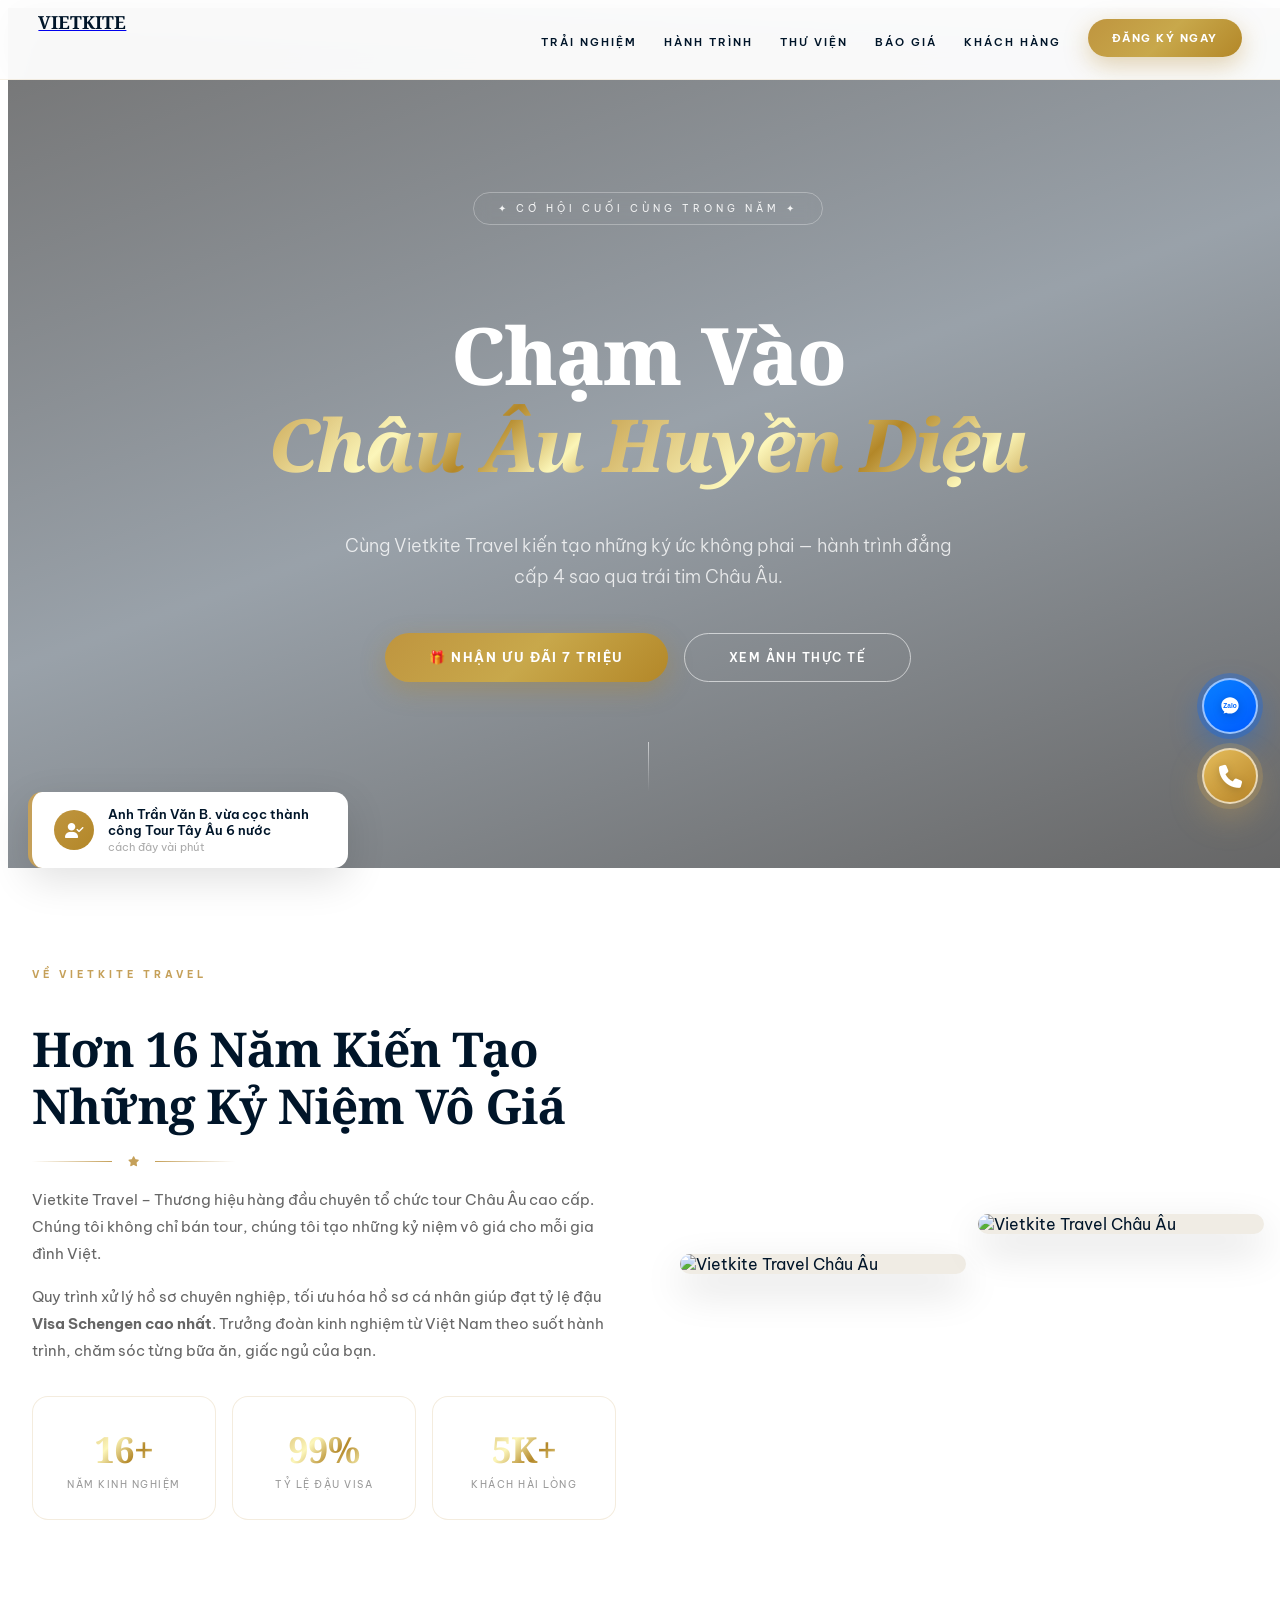
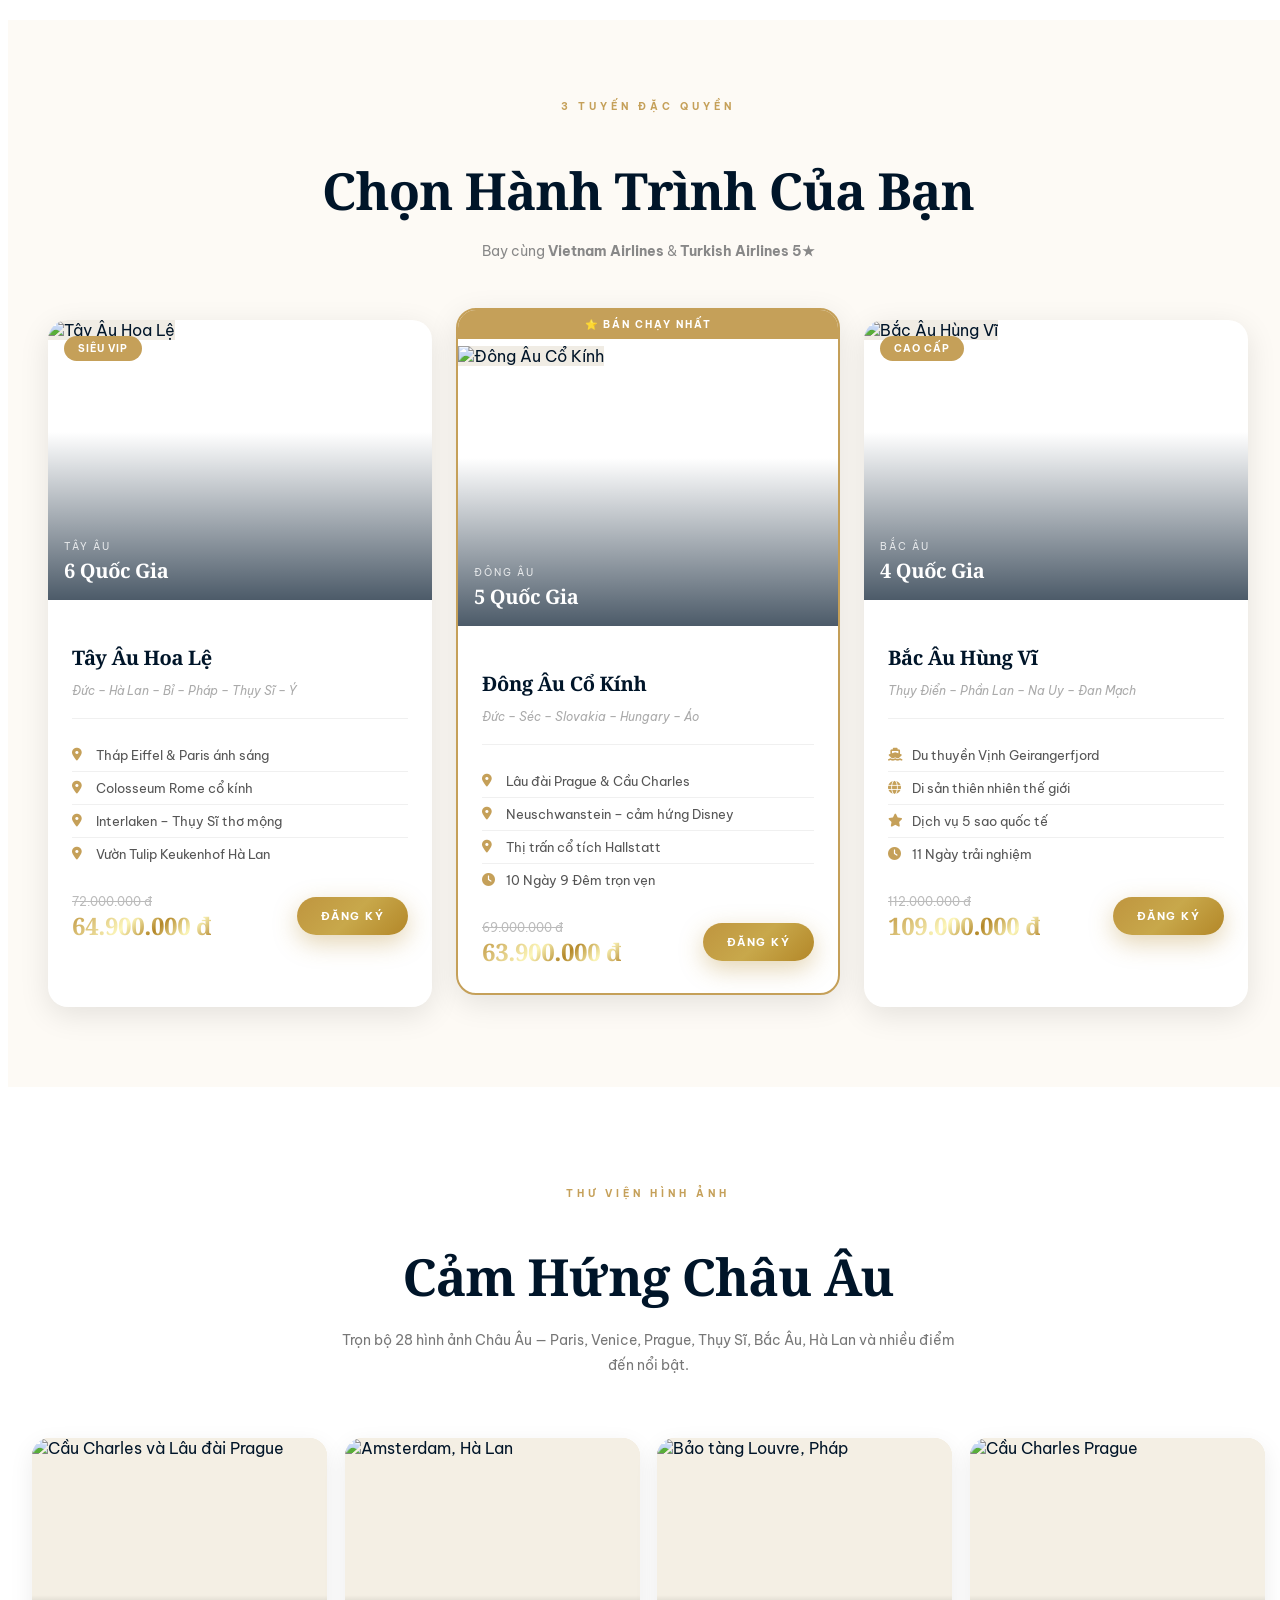
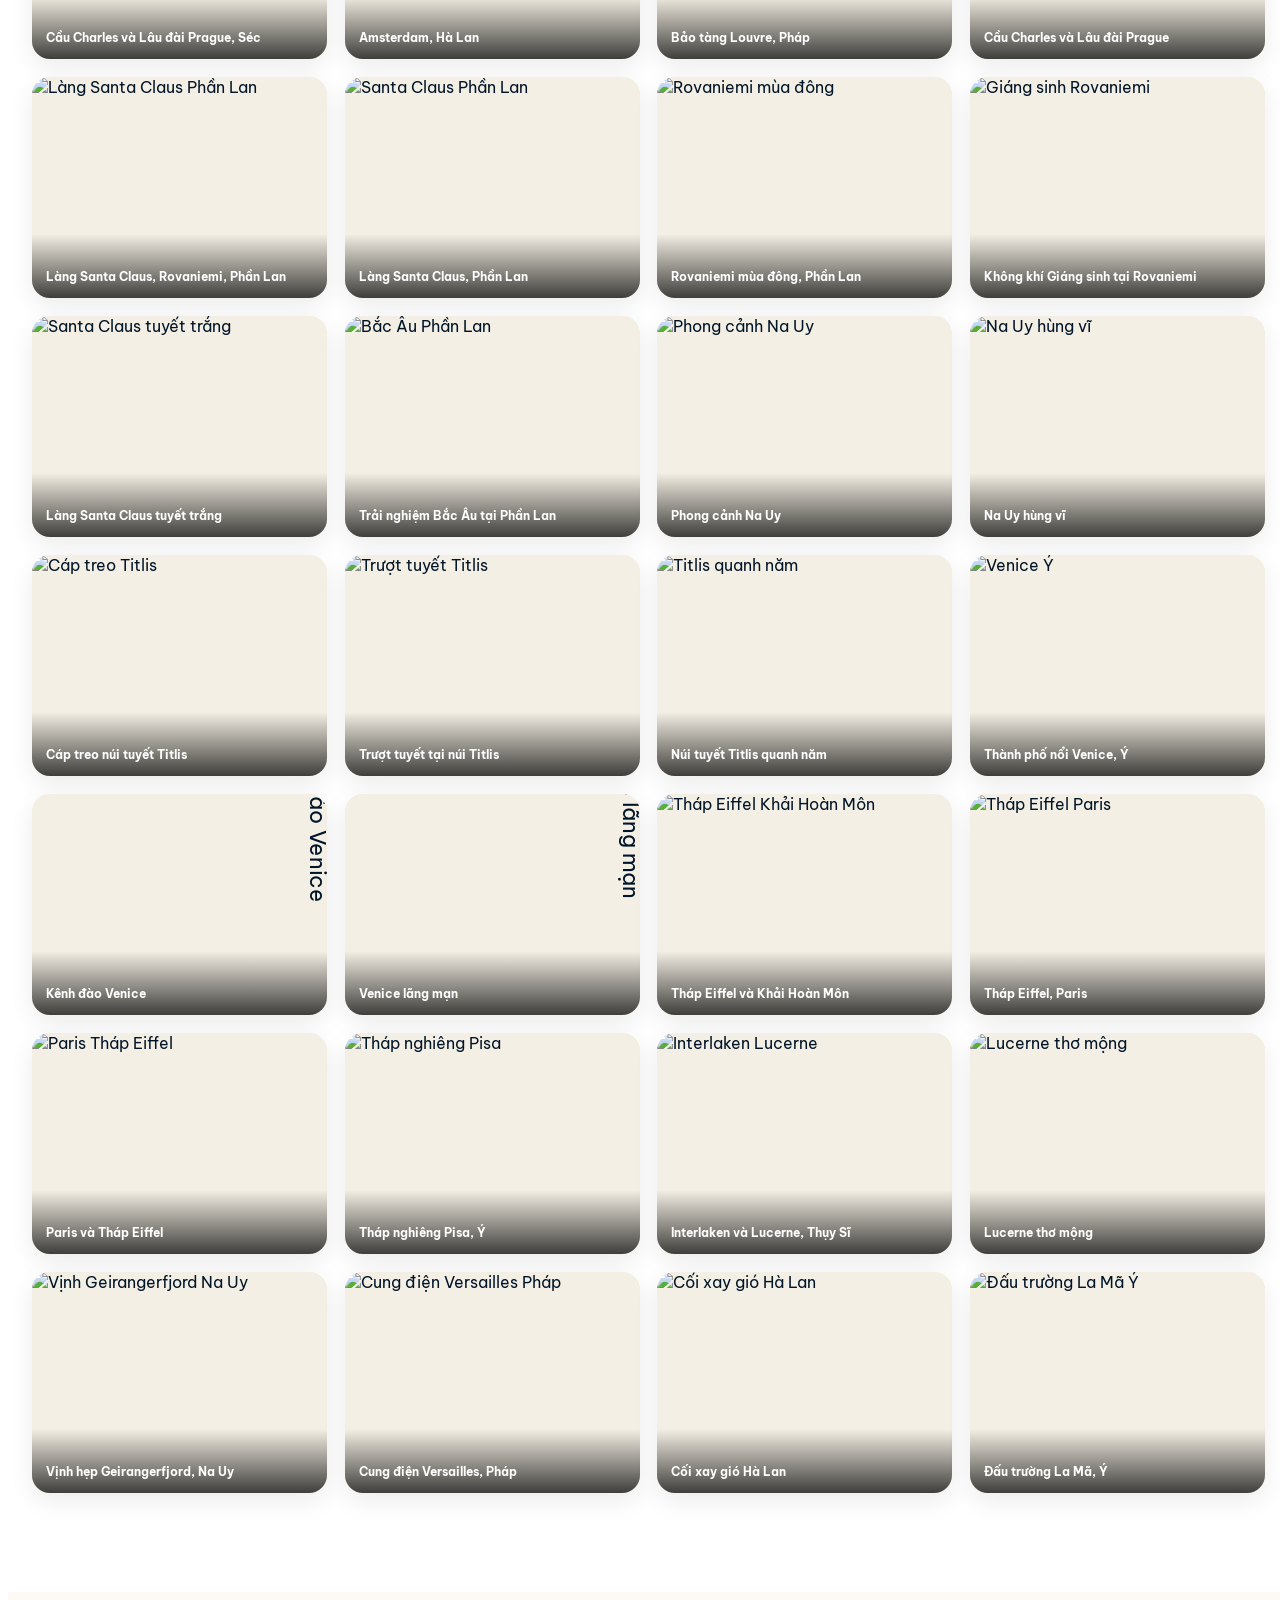
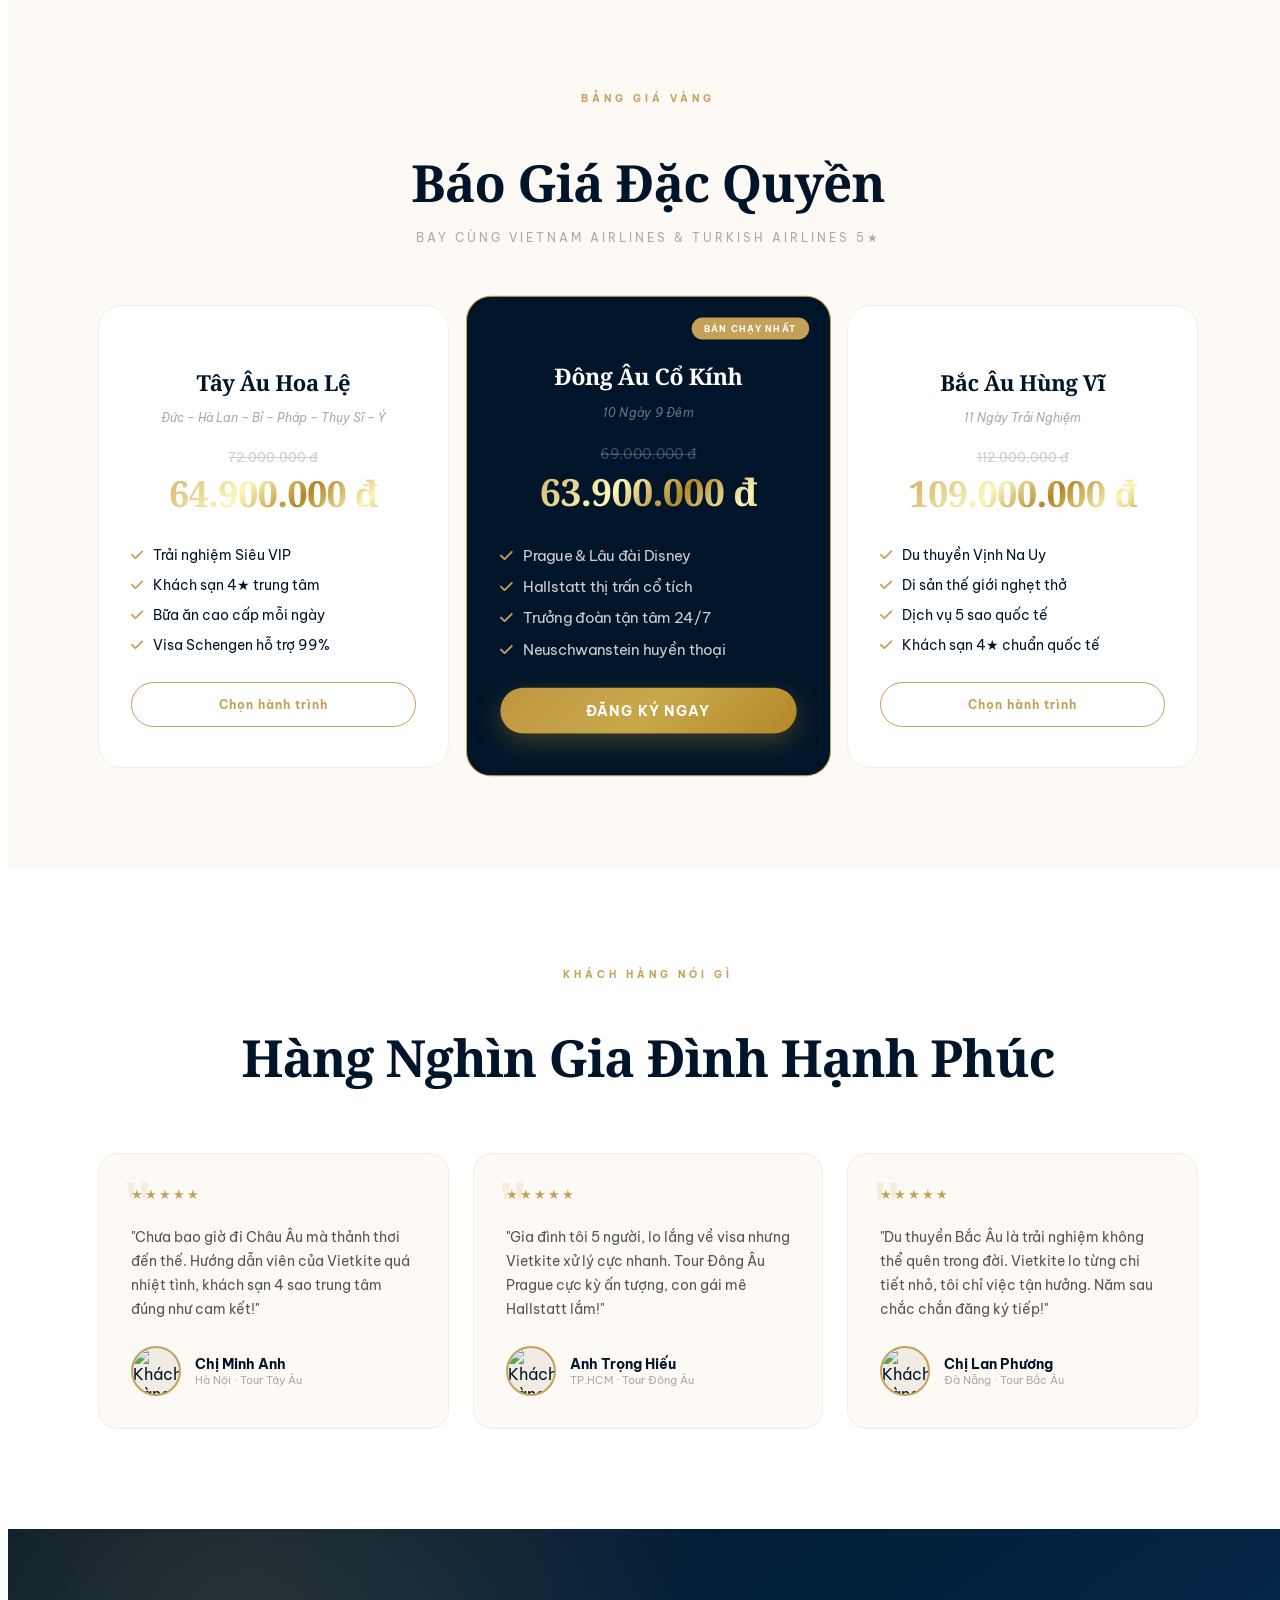
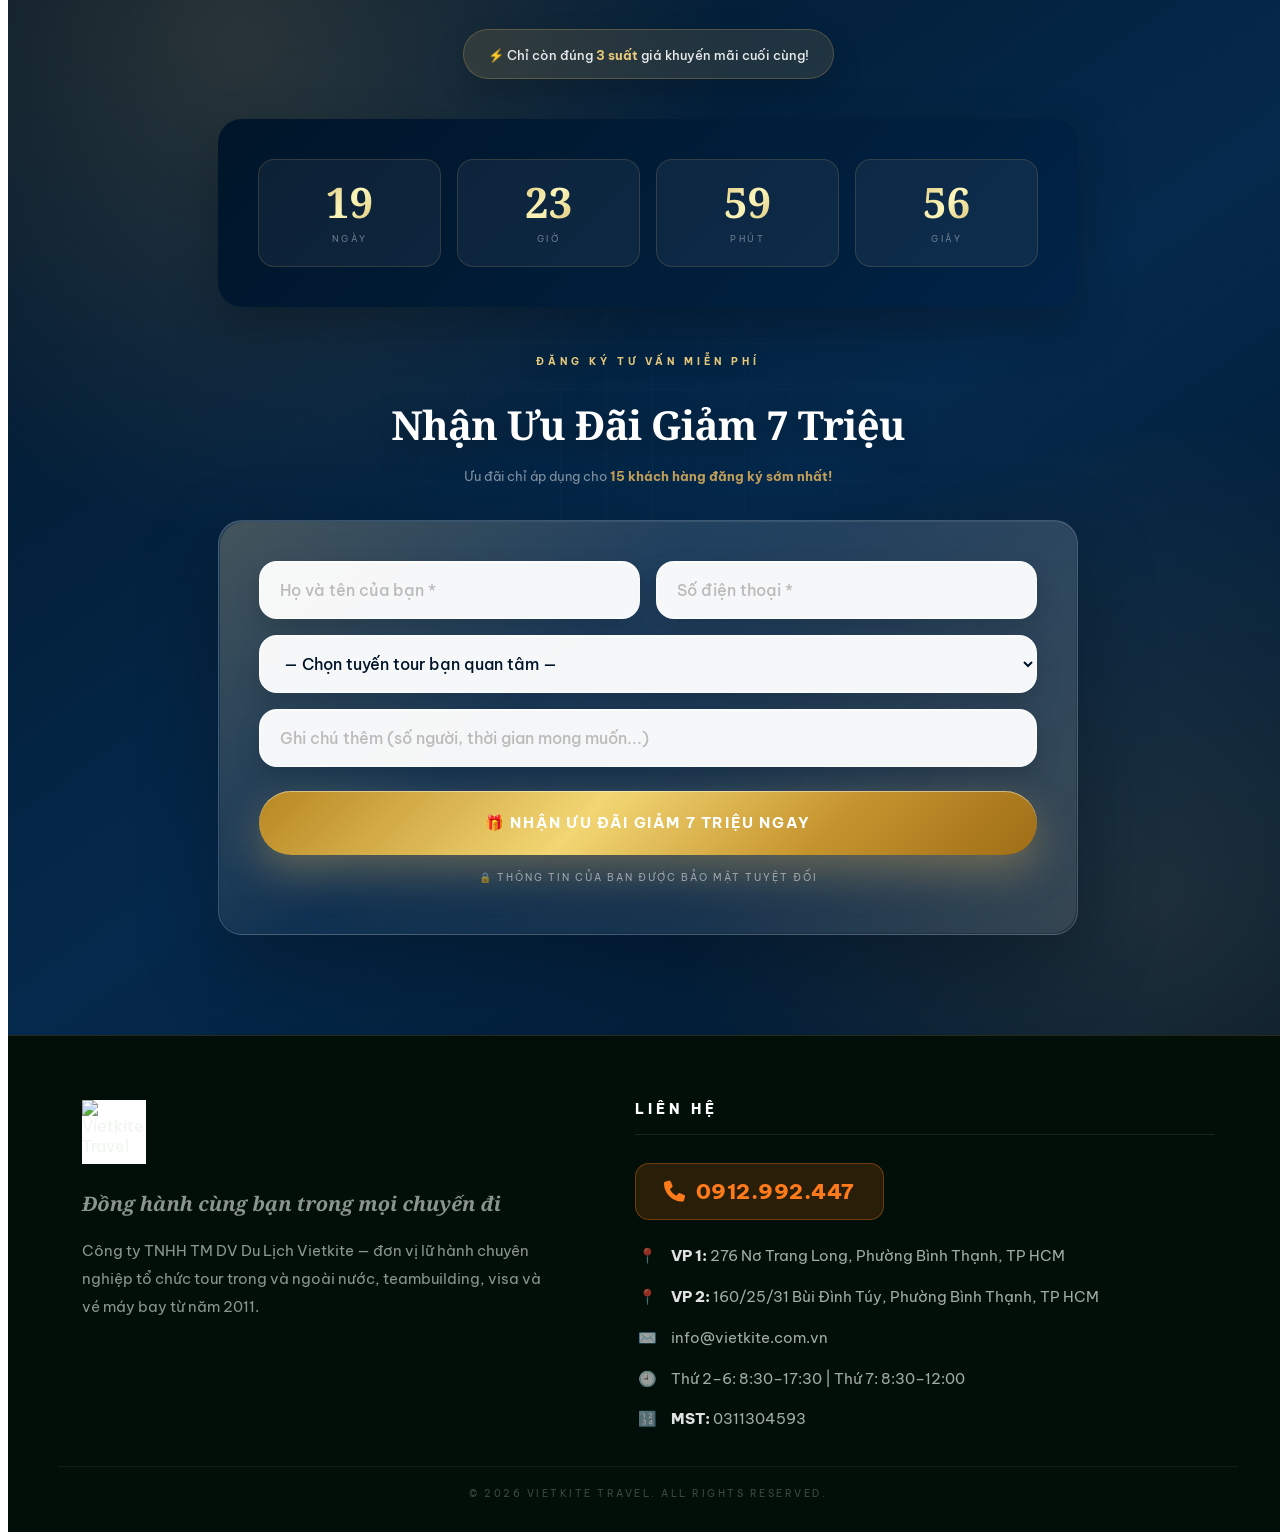
==== commit 3025b4c3: "Update index.html" ====
--- a/index.html
+++ b/index.html
@@ -1,746 +1,1966 @@
-<!doctype html>
+<!DOCTYPE html>
 <html lang="vi">
 <head>
-  <meta charset="utf-8" />
-  <meta name="viewport" content="width=device-width, initial-scale=1" />
-  <title>Châu Âu Huyền Diệu | Vietkite Travel</title>
-  <meta name="description" content="Tour Châu Âu cao cấp cùng Vietkite Travel: Tây Âu, Đông Âu, Bắc Âu, khách sạn 4 sao, hỗ trợ Visa Schengen và trưởng đoàn tận tâm." />
-  <meta name="robots" content="index,follow" />
-  <link rel="canonical" href="https://tourchauauvietkite.click/" />
-  <meta property="og:type" content="website" />
-  <meta property="og:locale" content="vi_VN" />
-  <meta property="og:site_name" content="Vietkite Travel" />
-  <meta property="og:title" content="Châu Âu Huyền Diệu | Vietkite Travel" />
-  <meta property="og:description" content="Tour Châu Âu cao cấp cùng Vietkite Travel: Tây Âu, Đông Âu, Bắc Âu, khách sạn 4 sao, hỗ trợ Visa Schengen và trưởng đoàn tận tâm." />
-  <meta property="og:image" content="/CHÂU ÂU/Tháp Eiffel va khải hoàn môn.jpg" />
-  <meta name="twitter:card" content="summary_large_image" />
-  <meta name="theme-color" content="#0e1a2a" />
-  <script src="https://identity.netlify.com/v1/netlify-identity-widget.js"></script>
+  <meta charset="UTF-8">
+  <meta name="viewport" content="width=device-width, initial-scale=1.0">
+  <title>Châu Âu Huyền Diệu | Vietkite Travel Luxury</title>
+
+  <!-- ══ FAVICON ══ -->
+  <link rel="icon" type="image/jpeg" href="https://vietkite.com.vn/wp-content/uploads/2024/12/logo-cty-canh-dieu-viet-vietkite.jpg">
+  <link rel="shortcut icon" type="image/jpeg" href="https://vietkite.com.vn/wp-content/uploads/2024/12/logo-cty-canh-dieu-viet-vietkite.jpg">
+  <link rel="apple-touch-icon" href="https://vietkite.com.vn/wp-content/uploads/2024/12/logo-cty-canh-dieu-viet-vietkite.jpg">
+
+  <!-- ══ OPEN GRAPH / ZALO / FACEBOOK PREVIEW ══ -->
+  <meta property="og:title" content="Châu Âu Huyền Diệu | Vietkite Travel Luxury">
+  <meta property="og:description" content="Cùng Vietkite Travel kiến tạo những ký ức không phai — hành trình đẳng cấp 4 sao qua trái tim Châu Âu. Ưu đãi giảm 7 triệu!">
+  <meta property="og:image" content="https://raw.githubusercontent.com/vinhomessaigonparkvsgp/chauau/main/CH%C3%82U%20%C3%82U/Th%C3%A1p%20Eiffel%20va%20kh%E1%BA%A3i%20ho%C3%A0n%20m%C3%B4n.jpg">
+  <meta property="og:image:width" content="1200">
+  <meta property="og:image:height" content="630">
+  <meta property="og:url" content="https://tourchauauvietkite.click/">
+  <meta property="og:type" content="website">
+  <meta property="og:site_name" content="Vietkite Travel">
+  <meta name="description" content="Cùng Vietkite Travel kiến tạo những ký ức không phai — hành trình đẳng cấp 4 sao qua trái tim Châu Âu. Ưu đãi giảm 7 triệu!">
+
+  <link rel="preconnect" href="https://fonts.googleapis.com">
+  <link rel="preconnect" href="https://fonts.gstatic.com" crossorigin>
+  <link href="https://fonts.googleapis.com/css2?family=Be+Vietnam+Pro:ital,wght@0,300;0,400;0,500;0,600;0,700;1,400;1,600&family=Noto+Serif:ital,wght@0,400;0,600;0,700;1,400;1,600&display=swap" rel="stylesheet">
+  <link rel="stylesheet" href="https://cdnjs.cloudflare.com/ajax/libs/font-awesome/6.4.0/css/all.min.css">
+  <link href="https://unpkg.com/aos@2.3.1/dist/aos.css" rel="stylesheet">
+  <script src="https://cdn.tailwindcss.com"></script>
+
   <style>
-    :root{
-      --bg:#0d1724;
-      --bg-soft:#132238;
-      --card:#fffdf8;
-      --ink:#132238;
-      --muted:#6b7280;
-      --cream:#fff7e8;
-      --gold:#d7a84f;
-      --gold-dark:#9b6a21;
-      --accent:#1c7c73;
-      --white:#ffffff;
-      --shadow:0 24px 70px rgba(13,23,36,.18);
-      --radius:28px;
-      --font-heading:Georgia,'Times New Roman',serif;
-      --font-body:Inter,ui-sans-serif,system-ui,-apple-system,BlinkMacSystemFont,'Segoe UI',sans-serif;
-    }
-
-    *{box-sizing:border-box}
-    html{scroll-behavior:smooth}
-    body{
-      margin:0;
-      font-family:var(--font-body);
-      color:var(--ink);
-      background:var(--cream);
-      line-height:1.6;
-      overflow-x:hidden;
-    }
-    body.menu-open{overflow:hidden}
-    img{max-width:100%;display:block}
-    a{color:inherit;text-decoration:none}
-    button,input,select{font:inherit}
-
-    .site-loader{
-      min-height:100vh;
-      display:grid;
-      place-items:center;
-      background:radial-gradient(circle at top,var(--bg-soft),var(--bg));
-      color:var(--cream);
-      padding:24px;
-      text-align:center;
-    }
-    .site-loader__mark{
-      width:64px;height:64px;border-radius:50%;
-      border:1px solid rgba(215,168,79,.45);
-      border-top-color:var(--gold);
-      animation:spin 1s linear infinite;
-      margin:0 auto 18px;
-    }
-    @keyframes spin{to{transform:rotate(360deg)}}
-
-    .site-shell{display:none;min-height:100vh;background:var(--cream)}
-    .site-shell.is-ready{display:block}
-
-    .container{width:min(1160px,calc(100% - 40px));margin-inline:auto}
-    .section{padding:96px 0;position:relative}
-    .section--dark{background:var(--bg);color:var(--white)}
-    .section--soft{background:#fbf0d9}
-    .eyebrow{
-      display:inline-flex;
-      align-items:center;
-      gap:8px;
-      color:var(--gold-dark);
-      font-weight:800;
-      letter-spacing:.12em;
-      text-transform:uppercase;
-      font-size:.76rem;
-    }
-    .section--dark .eyebrow{color:#f2d694}
-    .eyebrow::before,.eyebrow::after{content:"";width:28px;height:1px;background:currentColor;opacity:.65}
-    h1,h2,h3,p{margin:0}
-    h1,h2,h3{font-family:var(--font-heading);font-weight:700;line-height:1.05;letter-spacing:-.035em}
-    h1{font-size:clamp(3rem,9vw,7.8rem)}
-    h2{font-size:clamp(2.35rem,5.4vw,4.8rem)}
-    h3{font-size:clamp(1.35rem,2.4vw,2rem)}
-    .lead{font-size:clamp(1rem,2vw,1.24rem);color:rgba(255,255,255,.82);max-width:680px}
-    .section-intro{display:grid;gap:18px;max-width:760px;margin-bottom:42px}
-    .text-muted{color:var(--muted)}
-
-    .topbar{
-      position:fixed;
-      inset:0 0 auto 0;
-      z-index:100;
-      padding:16px 0;
-      transition:.25s ease;
-      color:var(--white);
-    }
-    .topbar.is-scrolled{
-      background:rgba(13,23,36,.88);
-      backdrop-filter:blur(16px);
-      box-shadow:0 16px 50px rgba(0,0,0,.18);
-    }
-    .nav{
-      width:min(1220px,calc(100% - 32px));
-      margin:auto;
-      display:flex;
-      align-items:center;
-      justify-content:space-between;
-      gap:20px;
-    }
-    .brand{display:flex;align-items:center;gap:12px;font-weight:900;letter-spacing:.12em;text-transform:uppercase}
-    .brand-logo{width:42px;height:42px;border-radius:50%;object-fit:cover;background:rgba(255,255,255,.14);border:1px solid rgba(255,255,255,.28)}
-    .brand-name{font-size:.95rem}
-    .nav-links{display:flex;align-items:center;gap:8px}
-    .nav-link{padding:10px 13px;border-radius:999px;font-weight:700;font-size:.92rem;color:rgba(255,255,255,.86);transition:.2s ease}
-    .nav-link:hover{background:rgba(255,255,255,.12);color:#fff}
-    .nav-cta{background:var(--gold);color:#241600;padding:11px 17px;border-radius:999px;font-weight:900;box-shadow:0 12px 34px rgba(215,168,79,.28)}
-    .menu-toggle{display:none;border:0;background:rgba(255,255,255,.14);color:#fff;border-radius:14px;padding:10px 12px;font-weight:900}
-
-    .hero{
-      position:relative;
-      min-height:100vh;
-      color:#fff;
-      display:grid;
-      align-items:center;
-      overflow:hidden;
-      isolation:isolate;
-      background:var(--bg);
-      padding:120px 0 72px;
-    }
-    .hero-bg{position:absolute;inset:0;z-index:-3}
-    .hero-bg img{width:100%;height:100%;object-fit:cover;filter:saturate(1.06) contrast(1.04)}
-    .hero::before{
-      content:"";
-      position:absolute;inset:0;
-      z-index:-2;
+    :root {
+      --gold: #C5A059;
+      --gold-light: #E8C97B;
+      --gold-dark: #8B6914;
+      --dark: #001529;
+      --dark2: #002347;
+      --cream: #FDFAF5;
+    }
+
+    * { scroll-behavior: smooth; }
+    body { font-family: 'Be Vietnam Pro', Arial, sans-serif; background: #fff; color: var(--dark); overflow-x: hidden; }
+    
+    /* ──── TYPOGRAPHY ──── */
+    .font-serif { font-family: 'Noto Serif', 'Be Vietnam Pro', serif; }
+    .font-elegant { font-family: 'Noto Serif', 'Be Vietnam Pro', serif; }
+
+    /* ──── GOLD TEXT GRADIENT ──── */
+    .text-gold {
+      background: linear-gradient(135deg, #BF953F 0%, #FCF6BA 40%, #B38728 60%, #FBF5B7 80%, #AA771C 100%);
+      -webkit-background-clip: text;
+      -webkit-text-fill-color: transparent;
+      background-clip: text;
+    }
+    .text-gold-solid { color: var(--gold); }
+
+    /* ──── BUTTONS ──── */
+    .btn-gold {
+      background: linear-gradient(135deg, #BF953F 0%, #C8A84B 50%, #B38728 100%);
+      color: #fff;
+      padding: 16px 44px;
+      border-radius: 999px;
+      font-weight: 700;
+      font-size: 13px;
+      letter-spacing: 1.5px;
+      text-transform: uppercase;
+      transition: all 0.4s ease;
+      box-shadow: 0 8px 25px rgba(179,135,40,0.35);
+      display: inline-block;
+      cursor: pointer;
+      border: none;
+      text-decoration: none;
+      position: relative;
+      overflow: hidden;
+    }
+    .btn-gold::before {
+      content: '';
+      position: absolute; inset: 0;
+      background: linear-gradient(135deg, #D4A84B, #E8C97B, #BF953F);
+      opacity: 0;
+      transition: opacity 0.4s;
+    }
+    .btn-gold:hover::before { opacity: 1; }
+    .btn-gold:hover { transform: translateY(-3px); box-shadow: 0 15px 35px rgba(179,135,40,0.5); }
+    .btn-gold span { position: relative; z-index: 1; }
+
+    .btn-outline {
+      padding: 16px 44px;
+      border-radius: 999px;
+      font-weight: 600;
+      font-size: 12px;
+      letter-spacing: 1.5px;
+      text-transform: uppercase;
+      transition: all 0.4s ease;
+      border: 1.5px solid rgba(255,255,255,0.6);
+      color: #fff;
+      display: inline-block;
+      cursor: pointer;
+      text-decoration: none;
+    }
+    .btn-outline:hover { background: rgba(255,255,255,0.15); border-color: white; transform: translateY(-2px); }
+
+    /* ──── NAV ──── */
+    #nav {
+      position: fixed; top: 0; left: 0; right: 0; z-index: 999;
+      height: 80px;
+      display: flex; align-items: center; justify-content: space-between;
+      padding: 0 48px;
+      background: rgba(255,255,255,0.95);
+      backdrop-filter: blur(20px);
+      border-bottom: 1px solid rgba(197,160,89,0.15);
+      transition: all 0.4s;
+    }
+    #nav.scrolled { height: 68px; box-shadow: 0 8px 32px rgba(0,0,0,0.08); }
+    .nav-link {
+      font-size: 11px; font-weight: 600; letter-spacing: 2px; text-transform: uppercase;
+      color: var(--dark); transition: color 0.3s; text-decoration: none; position: relative;
+    }
+    .nav-link::after {
+      content: ''; position: absolute; bottom: -3px; left: 0; right: 0; height: 1px;
+      background: var(--gold); transform: scaleX(0); transition: transform 0.3s; transform-origin: left;
+    }
+    .nav-link:hover { color: var(--gold); }
+    .nav-link:hover::after { transform: scaleX(1); }
+
+    /* ──── MOBILE MENU ──── */
+    #mobile-menu {
+      position: fixed; inset: 0; z-index: 998;
+      background: var(--dark);
+      display: flex; flex-direction: column; align-items: center; justify-content: center; gap: 36px;
+      transform: translateX(100%);
+      transition: transform 0.5s cubic-bezier(0.77,0,0.175,1);
+    }
+    #mobile-menu.open { transform: translateX(0); }
+    .mobile-nav-link {
+      font-family: 'Noto Serif', 'Be Vietnam Pro', serif;
+      font-size: 28px; color: white; text-decoration: none;
+      transition: color 0.3s; letter-spacing: 2px;
+    }
+    .mobile-nav-link:hover { color: var(--gold); }
+    #hamburger { display: none; flex-direction: column; gap: 5px; cursor: pointer; z-index: 1000; }
+    #hamburger span {
+      display: block; width: 26px; height: 2px; background: var(--dark);
+      transition: all 0.4s;
+    }
+    #hamburger.active span:nth-child(1) { transform: translateY(7px) rotate(45deg); }
+    #hamburger.active span:nth-child(2) { opacity: 0; }
+    #hamburger.active span:nth-child(3) { transform: translateY(-7px) rotate(-45deg); }
+    #hamburger.active span { background: white; }
+    @media (max-width: 1024px) {
+      #hamburger { display: flex; }
+      #nav-links { display: none; }
+      #nav { padding: 0 24px; }
+    }
+
+    /* ──── HERO ──── */
+    #hero {
+      position: relative; height: 100vh; min-height: 700px;
+      display: flex; align-items: center; justify-content: center;
+      overflow: hidden;
+    }
+    #hero-bg {
+      position: absolute; inset: 0;
+      background: url('https://raw.githubusercontent.com/vinhomessaigonparkvsgp/chauau/main/CH%C3%82U%20%C3%82U/5.%20C%E1%BA%A7u%20Charles%20%26%20L%C3%A2u%20%C4%91%C3%A0i%20Prague%20%28C%E1%BB%99ng%20h%C3%B2a%20S%C3%A9c%29.png') center/cover no-repeat;
+      transform: scale(1.08);
+      animation: heroZoom 18s ease-in-out infinite alternate;
+    }
+    @keyframes heroZoom { from { transform: scale(1.08); } to { transform: scale(1.0); } }
+    #hero-overlay {
+      position: absolute; inset: 0;
+      background: linear-gradient(160deg, rgba(0,0,0,0.55) 0%, rgba(0,21,41,0.4) 50%, rgba(0,0,0,0.6) 100%);
+    }
+
+    /* ──── ABOUT ──── */
+    .stat-card {
+      padding: 28px 24px; text-align: center;
+      border: 1px solid rgba(197,160,89,0.2);
+      border-radius: 16px;
+      transition: all 0.4s;
+      background: white;
+    }
+    .stat-card:hover { border-color: var(--gold); transform: translateY(-4px); box-shadow: 0 16px 40px rgba(197,160,89,0.15); }
+
+    /* ──── TOURS ──── */
+    .tour-card {
+      border-radius: 20px; overflow: hidden;
+      box-shadow: 0 8px 30px rgba(0,0,0,0.1);
+      transition: all 0.5s ease;
+      background: white;
+      position: relative;
+    }
+    .tour-card:hover { transform: translateY(-8px); box-shadow: 0 24px 60px rgba(0,0,0,0.18); }
+    .tour-card-img { position: relative; height: 280px; overflow: hidden; }
+    .tour-card-img img {
+      width: 100%; height: 100%; object-fit: cover;
+      transition: transform 0.6s ease;
+    }
+    .tour-card:hover .tour-card-img img { transform: scale(1.08); }
+    .tour-card-img-overlay {
+      position: absolute; inset: 0;
+      background: linear-gradient(to top, rgba(0,21,41,0.7) 0%, transparent 60%);
+    }
+    .tour-badge {
+      position: absolute; top: 16px; left: 16px;
+      background: var(--gold); color: white;
+      font-size: 10px; font-weight: 700; letter-spacing: 1px; text-transform: uppercase;
+      padding: 6px 14px; border-radius: 999px;
+    }
+    .tour-highlight {
+      display: flex; align-items: center; gap: 8px;
+      font-size: 13px; color: #555; padding: 8px 0;
+      border-bottom: 1px solid #f0f0f0;
+    }
+    .tour-highlight:last-child { border-bottom: none; }
+    .tour-highlight i { color: var(--gold); width: 16px; }
+
+    /* ──── GALLERY ──── */
+    .gallery-grid {
+      columns: 2; column-gap: 12px;
+    }
+    @media (min-width: 640px) { .gallery-grid { columns: 3; } }
+    @media (min-width: 1024px) { .gallery-grid { columns: 4; } }
+    .gallery-item {
+      break-inside: avoid; margin-bottom: 12px;
+      border-radius: 12px; overflow: hidden;
+      position: relative; cursor: pointer;
+      transition: all 0.4s ease;
+    }
+    .gallery-item img {
+      width: 100%; display: block;
+      transition: all 0.5s ease;
+    }
+    .gallery-item-overlay {
+      position: absolute; inset: 0;
+      background: rgba(0,21,41,0);
+      display: flex; align-items: center; justify-content: center;
+      transition: all 0.4s;
+    }
+    .gallery-item-overlay i {
+      color: white; font-size: 28px;
+      opacity: 0; transform: scale(0.7);
+      transition: all 0.4s;
+    }
+    .gallery-item:hover { transform: scale(1.01); box-shadow: 0 12px 35px rgba(0,0,0,0.2); }
+    .gallery-item:hover .gallery-item-overlay { background: rgba(0,21,41,0.4); }
+    .gallery-item:hover .gallery-item-overlay i { opacity: 1; transform: scale(1); }
+
+    /* ──── LIGHTBOX ──── */
+    #lightbox {
+      display: none; position: fixed; inset: 0; z-index: 9999;
+      background: rgba(0,0,0,0.95);
+      align-items: center; justify-content: center;
+    }
+    #lightbox.active { display: flex; }
+    #lightbox img {
+      max-width: 90vw; max-height: 88vh;
+      border-radius: 8px;
+      object-fit: contain;
+      animation: lbIn 0.3s ease;
+    }
+    @keyframes lbIn { from { opacity: 0; transform: scale(0.93); } to { opacity: 1; transform: scale(1); } }
+
+    #lightbox img.lb-rotate {
+      transform: rotate(90deg) scale(0.72);
+      max-width: 88vh;
+      max-height: 88vw;
+    }
+
+    #lb-close {
+      position: absolute; top: 20px; right: 28px;
+      color: white; font-size: 36px; cursor: pointer; line-height: 1;
+      transition: color 0.3s; z-index: 2;
+    }
+    #lb-close:hover { color: var(--gold); }
+    #lb-prev, #lb-next {
+      position: absolute; top: 50%; transform: translateY(-50%);
+      background: rgba(255,255,255,0.1); border: 1px solid rgba(255,255,255,0.2);
+      color: white; width: 52px; height: 52px; border-radius: 50%;
+      display: flex; align-items: center; justify-content: center;
+      cursor: pointer; transition: all 0.3s; font-size: 18px;
+    }
+    #lb-prev { left: 20px; }
+    #lb-next { right: 20px; }
+    #lb-prev:hover, #lb-next:hover { background: var(--gold); border-color: var(--gold); }
+    #lb-counter {
+      position: absolute; bottom: 20px; left: 50%; transform: translateX(-50%);
+      color: rgba(255,255,255,0.6); font-size: 13px; letter-spacing: 2px;
+    }
+
+    /* ──── PRICING ──── */
+    .price-card {
+      background: white; border: 1.5px solid #eee;
+      border-radius: 24px; padding: 40px 32px;
+      text-align: center; transition: all 0.4s;
+      position: relative; overflow: hidden;
+    }
+    .price-card:hover { border-color: var(--gold); transform: translateY(-8px); box-shadow: 0 24px 60px rgba(197,160,89,0.15); }
+    .price-card.featured { background: var(--dark); color: white; border-color: var(--gold); }
+    .price-card.featured:hover { transform: translateY(-8px) scale(1.01); }
+    .price-check { display: flex; align-items: center; gap: 10px; margin-bottom: 12px; font-size: 14px; text-align: left; }
+    .price-check i { color: var(--gold); flex-shrink: 0; }
+
+    /* ──── TESTIMONIALS ──── */
+    .testimonial-card {
+      background: var(--cream); border-radius: 20px;
+      padding: 32px; position: relative;
+      border: 1px solid rgba(197,160,89,0.15);
+      transition: all 0.4s;
+    }
+    .testimonial-card:hover { transform: translateY(-4px); box-shadow: 0 16px 40px rgba(197,160,89,0.12); }
+    .testimonial-card::before {
+      content: '"'; position: absolute; top: 16px; left: 24px;
+      font-family: 'Noto Serif', 'Be Vietnam Pro', serif; font-size: 72px;
+      color: rgba(197,160,89,0.15); line-height: 1;
+    }
+    .star-rating { color: var(--gold); font-size: 13px; letter-spacing: 2px; }
+
+    /* ──── COUNTDOWN ──── */
+    .timer-box {
+      background: linear-gradient(135deg, var(--dark) 0%, var(--dark2) 100%);
+      border-radius: 24px; padding: 40px;
+      display: grid; grid-template-columns: repeat(4, 1fr); gap: 16px;
+      box-shadow: 0 20px 50px rgba(0,0,0,0.25);
+    }
+    .timer-unit {
+      text-align: center; padding: 20px 12px;
+      background: rgba(255,255,255,0.05);
+      border: 1px solid rgba(197,160,89,0.2);
+      border-radius: 16px;
+    }
+    .timer-num {
+      font-size: 42px; font-weight: 700; display: block;
+      background: linear-gradient(135deg, #BF953F, #FCF6BA, #B38728);
+      -webkit-background-clip: text; -webkit-text-fill-color: transparent; background-clip: text;
+      font-family: 'Noto Serif', 'Be Vietnam Pro', serif;
+      line-height: 1.1;
+    }
+    .timer-label { font-size: 9px; text-transform: uppercase; letter-spacing: 2.5px; color: rgba(255,255,255,0.4); margin-top: 6px; }
+
+    /* ──── BOOKING FORM ──── */
+    .form-input {
+      width: 100%; padding: 16px 20px;
+      background: white; border: 1.5px solid #e8e8e8;
+      border-radius: 14px; outline: none;
+      font-family: 'Be Vietnam Pro', Arial, sans-serif; font-size: 14px;
+      transition: border-color 0.3s, box-shadow 0.3s;
+      color: var(--dark);
+    }
+    .form-input:focus { border-color: var(--gold); box-shadow: 0 0 0 3px rgba(197,160,89,0.15); }
+    .form-input::placeholder { color: #bbb; }
+
+    /* ──── SOCIAL PROOF ──── */
+    #social-proof {
+      position: fixed; bottom: 32px; left: 28px; z-index: 997;
+      background: white; padding: 14px 22px;
+      border-radius: 14px;
+      box-shadow: 0 12px 40px rgba(0,0,0,0.12);
+      display: flex; align-items: center; gap: 14px;
+      border-left: 4px solid var(--gold);
+      transform: translateX(-140%);
+      transition: transform 0.6s cubic-bezier(0.68,-0.55,0.265,1.55);
+      max-width: 320px;
+    }
+    #social-proof.show { transform: translateX(0); }
+    .sp-icon {
+      width: 40px; height: 40px; border-radius: 50%;
+      background: linear-gradient(135deg, #BF953F, #B38728);
+      display: flex; align-items: center; justify-content: center;
+      color: white; font-size: 15px; flex-shrink: 0;
+    }
+
+    /* ──── FLOATING BUTTONS ──── */
+    #float-btns {
+      position: fixed; right: 24px; bottom: 100px; z-index: 997;
+      display: flex; flex-direction: column; gap: 12px; align-items: center;
+    }
+    .float-btn {
+      width: 52px; height: 52px; border-radius: 50%;
+      display: flex; align-items: center; justify-content: center;
+      color: white; font-size: 22px; cursor: pointer;
+      transition: all 0.3s; text-decoration: none;
+      box-shadow: 0 6px 20px rgba(0,0,0,0.2);
+    }
+    .float-btn:hover { transform: scale(1.1) translateY(-3px); }
+    .float-zalo { background: #0068FF; }
+    .float-phone { background: linear-gradient(135deg, #BF953F, #B38728); }
+
+    /* ──── BACK TO TOP ──── */
+    #back-top {
+      position: fixed; right: 24px; bottom: 32px; z-index: 997;
+      width: 46px; height: 46px; border-radius: 50%;
+      background: var(--dark); color: white;
+      display: flex; align-items: center; justify-content: center;
+      cursor: pointer; transition: all 0.4s;
+      box-shadow: 0 6px 20px rgba(0,0,0,0.2);
+      opacity: 0; pointer-events: none;
+    }
+    #back-top.show { opacity: 1; pointer-events: all; }
+    #back-top:hover { background: var(--gold); transform: translateY(-3px); }
+
+    /* ──── DIVIDER ──── */
+    .gold-divider {
+      display: flex; align-items: center; gap: 16px; justify-content: center;
+      margin: 16px 0;
+    }
+    .gold-divider::before, .gold-divider::after {
+      content: ''; flex: 1; max-width: 80px; height: 1px;
+      background: linear-gradient(to right, transparent, var(--gold));
+    }
+    .gold-divider::after { background: linear-gradient(to left, transparent, var(--gold)); }
+
+    /* ──── FOOTER ──── */
+    footer { background: var(--dark); color: white; }
+
+    /* ──── IMAGE FALLBACK ──── */
+    img { background-color: #f0ece4; }
+
+    /* ──── SECTION LABEL ──── */
+    .section-label {
+      font-size: 10px; font-weight: 700; letter-spacing: 4px;
+      text-transform: uppercase; color: var(--gold);
+      margin-bottom: 12px; display: block;
+    }
+
+    /* ──── ANIMATIONS ──── */
+    @keyframes pulse-ring {
+      0% { transform: scale(1); opacity: 0.7; }
+      100% { transform: scale(1.4); opacity: 0; }
+    }
+    .pulse-dot::before {
+      content: ''; position: absolute; inset: -6px;
+      border-radius: 50%; border: 2px solid var(--gold);
+      animation: pulse-ring 1.5s ease-out infinite;
+    }
+
+    /* ──── VIETNAMESE FONT FIX ──── */
+    html, body, input, select, textarea, button { font-family: 'Be Vietnam Pro', Arial, sans-serif; }
+    .font-serif, .font-elegant { font-family: 'Noto Serif', 'Be Vietnam Pro', serif; }
+    em, i { font-synthesis: none; }
+
+    /* ──── UPDATED GALLERY ──── */
+    .gallery-item { background: #f4efe4; box-shadow: 0 8px 24px rgba(0,0,0,0.08); }
+    .gallery-item img { min-height: 190px; object-fit: cover; background: #f4efe4; }
+    .gallery-caption {
+      position: absolute; left: 0; right: 0; bottom: 0;
+      padding: 34px 14px 12px;
+      color: #fff;
+      font-size: 12px; font-weight: 600; line-height: 1.45;
+      background: linear-gradient(to top, rgba(0,0,0,0.74), rgba(0,0,0,0));
+      opacity: 0; transform: translateY(10px); transition: all 0.35s ease;
+    }
+    .gallery-item:hover .gallery-caption { opacity: 1; transform: translateY(0); }
+    .gallery-count-pill {
+      display: inline-flex; align-items: center; gap: 8px;
+      background: rgba(197,160,89,0.10);
+      border: 1px solid rgba(197,160,89,0.28);
+      color: var(--gold-dark);
+      padding: 9px 18px; border-radius: 999px;
+      font-size: 12px; font-weight: 700; letter-spacing: 1.2px; text-transform: uppercase;
+      margin-top: 18px;
+    }
+
+    /* ──── UPDATED FOOTER ──── */
+    .footer-vietkite {
+      background: #020f08;
+      color: #eef6ee;
+      border-top: 1px solid rgba(197,160,89,0.18);
+    }
+    .footer-vietkite-wrap {
+      max-width: 1180px; margin: 0 auto; padding: 64px 24px 34px;
+      display: grid; grid-template-columns: 0.9fr 1.1fr; gap: 80px;
+      align-items: start;
+    }
+    .footer-logo {
+      width: 64px; height: 64px; object-fit: contain; background: #fff;
+      display: block; margin-bottom: 24px;
+    }
+    .footer-slogan {
+      font-family: 'Noto Serif', 'Be Vietnam Pro', serif;
+      font-size: 20px; font-style: italic; font-weight: 700;
+      color: rgba(238,246,238,0.58);
+      margin-bottom: 18px; line-height: 1.55;
+    }
+    .footer-desc {
+      color: rgba(238,246,238,0.58); line-height: 1.85; font-size: 15px; max-width: 500px;
+    }
+    .footer-heading {
+      color: #fff; font-size: 14px; font-weight: 800; letter-spacing: 4px;
+      text-transform: uppercase; padding-bottom: 16px; margin-bottom: 28px;
+      border-bottom: 1px solid rgba(255,255,255,0.09);
+    }
+    .footer-phone {
+      display: inline-flex; align-items: center; gap: 10px;
+      background: rgba(111,62,10,0.36);
+      border: 1px solid rgba(255,122,26,0.32);
+      color: #ff7a1a; text-decoration: none;
+      border-radius: 14px; padding: 14px 28px; margin-bottom: 24px;
+      font-size: 21px; font-weight: 800; letter-spacing: .5px;
+    }
+    .footer-contact-list { display: grid; gap: 16px; }
+    .footer-contact-row {
+      display: grid; grid-template-columns: 24px 1fr; gap: 12px;
+      color: rgba(238,246,238,0.68); font-size: 15px; line-height: 1.65;
+    }
+    .footer-contact-row .ico { text-align: center; opacity: .88; }
+    .footer-contact-row strong { color: rgba(255,255,255,0.88); font-weight: 800; }
+    .footer-bottom {
+      max-width: 1180px; margin: 0 auto; padding: 20px 24px 32px;
+      color: rgba(255,255,255,0.24); font-size: 10px; letter-spacing: 2.5px;
+      text-transform: uppercase; border-top: 1px solid rgba(255,255,255,0.06);
+      text-align: center;
+    }
+    @media (max-width: 768px) {
+      .footer-vietkite-wrap { grid-template-columns: 1fr; gap: 42px; padding-top: 48px; }
+      .footer-slogan { font-size: 18px; }
+      .footer-phone { width: 100%; justify-content: center; font-size: 19px; }
+      .gallery-caption { opacity: 1; transform: none; }
+    }
+
+    *, *::before, *::after { box-sizing: border-box; }
+
+    html, body, input, select, textarea, button,
+    .font-serif, .font-elegant,
+    h1, h2, h3, h4, h5, h6,
+    em, strong, .tour-card, .testimonial-card, .footer-slogan {
+      font-family: 'Be Vietnam Pro', Arial, sans-serif !important;
+      text-rendering: optimizeLegibility;
+      -webkit-font-smoothing: antialiased;
+      font-kerning: normal;
+    }
+    em { font-style: normal !important; }
+
+    #nav {
+      padding-left: clamp(22px, 3vw, 48px) !important;
+      padding-right: clamp(22px, 3vw, 48px) !important;
+    }
+    #nav-links {
+      gap: clamp(18px, 2.1vw, 36px) !important;
+      white-space: nowrap;
+    }
+    #nav-links .btn-gold {
+      padding: 12px 24px !important;
+      min-width: 142px;
+      text-align: center;
+    }
+
+    #hero {
+      padding-top: 92px;
+      min-height: 720px;
+      height: 100svh;
+    }
+    #hero-bg {
+      background-size: cover !important;
+      background-position: center center !important;
+      transform: none !important;
+      animation: none !important;
+    }
+    #hero-content {
+      transform: translateY(24px);
+    }
+    .hero-badge {
+      margin-bottom: 22px !important;
+      letter-spacing: 5px !important;
+    }
+    #hero-title {
+      font-weight: 800 !important;
+      letter-spacing: -0.055em;
+      line-height: 1.02 !important;
+      font-size: clamp(38px, 5.5vw, 76px) !important;
+      text-wrap: balance;
+    }
+    #hero-title .hero-title-main,
+    #hero-title .hero-title-gold {
+      display: block;
+    }
+    #hero-title .hero-title-gold {
+      font-size: .92em;
+      white-space: nowrap;
+      letter-spacing: -0.06em;
+    }
+
+    .gallery-grid {
+      columns: unset !important;
+      display: grid !important;
+      grid-template-columns: repeat(4, minmax(0, 1fr));
+      gap: 16px;
+    }
+    .gallery-item {
+      break-inside: unset !important;
+      margin-bottom: 0 !important;
+      height: 255px;
+      border-radius: 18px !important;
+      overflow: hidden;
+      isolation: isolate;
+    }
+    .gallery-item:nth-child(7n + 1) { grid-row: span 2; height: 526px; }
+    .gallery-item:nth-child(9n + 4) { grid-column: span 2; }
+    .gallery-img-wrap {
+      width: 100%; height: 100%; overflow: hidden; background: #f4efe4;
+    }
+    .gallery-item img.gallery-img {
+      width: 100%; height: 100%; min-height: 0 !important;
+      object-fit: cover; display: block;
+      transition: transform 0.55s ease, filter 0.55s ease;
+    }
+    .gallery-item:hover img.gallery-img { transform: scale(1.06); }
+    .gallery-item.gallery-rotate img.gallery-img {
+      width: 100%; height: 100%;
+      transform: rotate(90deg) scale(1.38);
+      object-fit: cover;
+    }
+    .gallery-item.gallery-rotate:hover img.gallery-img {
+      transform: rotate(90deg) scale(1.46);
+    }
+    .gallery-caption {
+      opacity: 1 !important;
+      transform: none !important;
+      font-size: 12px !important;
+      font-weight: 700 !important;
+      letter-spacing: 0 !important;
+    }
+
+    @media (max-width: 1180px) {
+      .gallery-grid { grid-template-columns: repeat(3, minmax(0, 1fr)); }
+      .gallery-item:nth-child(9n + 4) { grid-column: span 1; }
+      #hero-title { font-size: clamp(40px, 7vw, 70px) !important; }
+    }
+
+    @media (max-width: 1024px) {
+      #nav { height: 72px !important; padding: 0 20px !important; }
+      #nav.scrolled { height: 64px !important; }
+      #nav > a { height: 100% !important; padding: 8px 0 !important; }
+      #nav-links { display: none !important; }
+      #hamburger { display: flex !important; }
+      #mobile-menu { z-index: 998; padding-top: 90px; }
+      .mobile-nav-link {
+        font-family: 'Be Vietnam Pro', Arial, sans-serif !important;
+        font-size: 22px !important;
+        font-weight: 700;
+        text-transform: uppercase;
+        letter-spacing: 3px;
+      }
+      #hero {
+        padding-top: 72px;
+        min-height: 720px;
+      }
+      #hero-content { transform: translateY(14px); }
+      #hero-bg { background-position: center center !important; }
+      .hero-badge { font-size: 9px !important; letter-spacing: 3px !important; }
+    }
+
+    @media (max-width: 720px) {
+      .gallery-grid { grid-template-columns: repeat(2, minmax(0, 1fr)); gap: 12px; }
+      .gallery-item, .gallery-item:nth-child(7n + 1) { height: 220px; grid-row: auto; }
+      .gallery-item:nth-child(5n + 1) { grid-column: span 2; height: 260px; }
+      #hero { min-height: 690px; }
+      #hero-title {
+        font-size: clamp(36px, 12.2vw, 58px) !important;
+        letter-spacing: -0.065em;
+      }
+      #hero-title .hero-title-gold {
+        white-space: normal;
+        font-size: .92em;
+      }
+      #hero p { max-width: 92vw !important; }
+      #hero .btn-gold, #hero .btn-outline {
+        width: min(310px, 86vw);
+        text-align: center;
+      }
+      #float-btns { right: 14px; bottom: 88px; }
+      .float-btn { width: 50px; height: 50px; }
+    }
+
+    @media (max-width: 420px) {
+      .gallery-grid { grid-template-columns: 1fr; }
+      .gallery-item, .gallery-item:nth-child(5n + 1), .gallery-item:nth-child(7n + 1) {
+        grid-column: span 1; height: 255px;
+      }
+      #hero-title { font-size: clamp(34px, 13vw, 50px) !important; }
+      .hero-badge { max-width: 92vw; line-height: 1.6; }
+    }
+
+    html {
+      width: 100%;
+      max-width: 100%;
+      overflow-x: hidden !important;
+      -webkit-text-size-adjust: 100%;
+      overscroll-behavior-x: none;
+    }
+    body {
+      width: 100%;
+      max-width: 100%;
+      min-width: 0;
+      overflow-x: hidden !important;
+      position: relative;
+      touch-action: pan-y;
+    }
+    section, nav, footer, #hero, #mobile-menu, .footer-vietkite {
+      max-width: 100vw !important;
+      overflow-x: clip !important;
+    }
+    img, video, canvas, svg { max-width: 100%; }
+
+    body, p, a, li, input, select, textarea, button,
+    .nav-link, .mobile-nav-link, .btn-gold, .btn-outline,
+    .tour-highlight, .price-check, .footer-contact-row, .gallery-caption {
+      font-family: 'Be Vietnam Pro', Arial, sans-serif !important;
+      -webkit-font-smoothing: antialiased;
+      text-rendering: optimizeLegibility;
+    }
+
+    .font-serif, .font-elegant,
+    h1, h2, h3, h4, h5, h6,
+    #hero-title, #hero-title span,
+    .tour-card h3, .price-card h3, .testimonial-card h3,
+    .footer-slogan, .timer-num {
+      font-family: 'Noto Serif', 'Times New Roman', serif !important;
+      font-synthesis: none;
+      -webkit-font-smoothing: antialiased;
+      text-rendering: geometricPrecision;
+      font-kerning: normal;
+      word-break: keep-all;
+      overflow-wrap: normal;
+      hyphens: none;
+    }
+
+    h1, h2, h3, .font-serif, .font-elegant {
+      letter-spacing: -0.018em !important;
+    }
+
+    #nav {
+      width: 100% !important;
+      left: 0 !important;
+      right: 0 !important;
+      overflow: hidden !important;
+      transform: translateZ(0);
+    }
+    #nav-links {
+      min-width: 0 !important;
+      flex-wrap: nowrap !important;
+    }
+
+    #hero {
+      height: auto !important;
+      min-height: min(860px, 100svh) !important;
+      padding-top: 98px !important;
+      display: flex !important;
+      align-items: center !important;
+    }
+    #hero-bg {
+      background-size: cover !important;
+      background-position: center center !important;
+      transform: none !important;
+      animation: none !important;
+    }
+    #hero-content {
+      width: min(980px, calc(100vw - 32px)) !important;
+      max-width: min(980px, calc(100vw - 32px)) !important;
+      margin: 0 auto !important;
+      padding-left: 16px !important;
+      padding-right: 16px !important;
+      transform: none !important;
+    }
+    .hero-badge {
+      margin-top: 10px !important;
+      margin-bottom: 22px !important;
+      max-width: calc(100vw - 42px) !important;
+      white-space: normal !important;
+      line-height: 1.5 !important;
+      letter-spacing: 4px !important;
+    }
+    #hero-title {
+      max-width: 980px !important;
+      margin-left: auto !important;
+      margin-right: auto !important;
+      margin-bottom: 24px !important;
+      color: #fff !important;
+      font-weight: 800 !important;
+      line-height: 0.98 !important;
+      font-size: clamp(46px, 6.2vw, 92px) !important;
+      letter-spacing: -0.024em !important;
+      text-wrap: balance;
+    }
+    #hero-title .hero-title-main,
+    #hero-title .hero-title-gold {
+      display: block !important;
+      white-space: normal !important;
+      letter-spacing: -0.024em !important;
+    }
+    #hero-title .hero-title-gold {
+      font-style: italic !important;
+      font-weight: 800 !important;
+      font-size: .92em !important;
+      line-height: 1.02 !important;
+    }
+    #hero p {
+      max-width: min(620px, 92vw) !important;
+      margin-left: auto !important;
+      margin-right: auto !important;
+    }
+
+    .gallery-grid {
+      width: 100% !important;
+      max-width: 100% !important;
+      columns: unset !important;
+      display: grid !important;
+      grid-template-columns: repeat(4, minmax(0, 1fr)) !important;
+      grid-auto-flow: row !important;
+      gap: 18px !important;
+      align-items: stretch !important;
+    }
+    .gallery-item,
+    .gallery-item:nth-child(5n + 1),
+    .gallery-item:nth-child(7n + 1),
+    .gallery-item:nth-child(9n + 4) {
+      grid-column: auto !important;
+      grid-row: auto !important;
+      width: 100% !important;
+      height: auto !important;
+      min-height: 0 !important;
+      aspect-ratio: 4 / 3 !important;
+      margin: 0 !important;
+      border-radius: 18px !important;
+      overflow: hidden !important;
+      contain: paint;
+    }
+    .gallery-img-wrap {
+      width: 100% !important;
+      height: 100% !important;
+      overflow: hidden !important;
+      background: #f4efe4 !important;
+    }
+    .gallery-item img.gallery-img {
+      width: 100% !important;
+      height: 100% !important;
+      min-height: 0 !important;
+      object-fit: cover !important;
+      object-position: center center !important;
+      display: block !important;
+    }
+    .gallery-item.gallery-rotate img.gallery-img {
+      width: 100% !important;
+      height: 100% !important;
+      transform: rotate(90deg) scale(1.38) !important;
+      object-fit: cover !important;
+    }
+    .gallery-item.gallery-rotate:hover img.gallery-img {
+      transform: rotate(90deg) scale(1.44) !important;
+    }
+    .gallery-caption {
+      width: 100% !important;
+      max-width: 100% !important;
+      white-space: normal !important;
+      overflow-wrap: anywhere !important;
+      padding: 34px 14px 12px !important;
+    }
+
+    @media (max-width: 1180px) {
+      .gallery-grid { grid-template-columns: repeat(3, minmax(0, 1fr)) !important; }
+      #hero-title { font-size: clamp(44px, 7.2vw, 76px) !important; }
+    }
+
+    @media (max-width: 1024px) {
+      #nav {
+        height: 66px !important;
+        padding: 0 16px !important;
+      }
+      #nav.scrolled { height: 62px !important; }
+      #nav > a {
+        height: 58px !important;
+        max-width: 86px !important;
+        flex-shrink: 0 !important;
+        padding: 7px 0 !important;
+      }
+      #nav > a img { height: 100% !important; width: auto !important; }
+      #nav-links { display: none !important; visibility: hidden !important; }
+      #hamburger {
+        display: flex !important;
+        margin-left: auto !important;
+        width: 42px !important;
+        height: 42px !important;
+        align-items: center !important;
+        justify-content: center !important;
+      }
+      #mobile-menu {
+        width: 100dvw !important;
+        max-width: 100dvw !important;
+        padding: 92px 24px 38px !important;
+        gap: 24px !important;
+        overflow: hidden auto !important;
+      }
+      #mobile-menu.open { transform: translate3d(0,0,0) !important; }
+      .mobile-nav-link {
+        font-size: clamp(20px, 6vw, 30px) !important;
+        line-height: 1.15 !important;
+        letter-spacing: 2px !important;
+        text-align: center !important;
+      }
+      #hero {
+        min-height: 720px !important;
+        padding-top: 78px !important;
+      }
+      #hero-bg { background-position: center center !important; }
+      #hero-title {
+        font-size: clamp(44px, 10vw, 76px) !important;
+        line-height: 1 !important;
+      }
+      .hero-badge { letter-spacing: 3px !important; }
+    }
+
+    @media (max-width: 900px) {
+      .about-grid, .tours-grid, .pricing-grid, .testimonials-grid, .footer-grid,
+      .form-row {
+        display: grid !important;
+        grid-template-columns: 1fr !important;
+        gap: 24px !important;
+      }
+      .tour-card, .price-card, .testimonial-card {
+        width: 100% !important;
+        max-width: 100% !important;
+        transform: none !important;
+      }
+      .timer-box {
+        grid-template-columns: repeat(2, minmax(0, 1fr)) !important;
+        padding: 24px !important;
+      }
+      .stat-card { min-width: 0 !important; }
+      [data-aos^="fade"], [data-aos^="zoom"] {
+        transform: none !important;
+      }
+    }
+
+    @media (max-width: 720px) {
+      section { padding-left: 18px !important; padding-right: 18px !important; }
+      #hero {
+        min-height: 700px !important;
+        padding-left: 0 !important;
+        padding-right: 0 !important;
+      }
+      #hero-content {
+        width: min(100%, calc(100vw - 20px)) !important;
+        max-width: calc(100vw - 20px) !important;
+        padding-left: 10px !important;
+        padding-right: 10px !important;
+      }
+      #hero-title {
+        font-size: clamp(39px, 12.5vw, 58px) !important;
+        letter-spacing: -0.02em !important;
+      }
+      #hero-title .hero-title-gold {
+        font-size: .86em !important;
+        letter-spacing: -0.02em !important;
+      }
+      #hero p {
+        font-size: 14px !important;
+        line-height: 1.65 !important;
+      }
+      #hero .btn-gold, #hero .btn-outline {
+        width: min(320px, calc(100vw - 54px)) !important;
+        max-width: 100% !important;
+        padding: 15px 20px !important;
+        text-align: center !important;
+      }
+      .gallery-grid {
+        grid-template-columns: repeat(2, minmax(0, 1fr)) !important;
+        gap: 12px !important;
+      }
+      .gallery-item,
+      .gallery-item:nth-child(5n + 1),
+      .gallery-item:nth-child(7n + 1),
+      .gallery-item:nth-child(9n + 4) {
+        aspect-ratio: 1 / 1 !important;
+        border-radius: 14px !important;
+      }
+      .gallery-caption { font-size: 11px !important; padding: 30px 10px 10px !important; }
+      #social-proof {
+        left: 12px !important;
+        right: 12px !important;
+        bottom: 16px !important;
+        max-width: calc(100vw - 24px) !important;
+        width: auto !important;
+      }
+      #float-btns { right: 12px !important; bottom: 86px !important; }
+      .float-btn { width: 48px !important; height: 48px !important; }
+      #back-top { right: 12px !important; bottom: 24px !important; }
+      #lb-prev, #lb-next { width: 42px !important; height: 42px !important; }
+      #lb-prev { left: 10px !important; }
+      #lb-next { right: 10px !important; }
+    }
+
+    @media (max-width: 430px) {
+      #nav { padding: 0 12px !important; }
+      #hero { min-height: 680px !important; }
+      .hero-badge {
+        font-size: 8px !important;
+        letter-spacing: 2px !important;
+        padding-left: 14px !important;
+        padding-right: 14px !important;
+      }
+      #hero-title { font-size: clamp(36px, 13vw, 50px) !important; }
+      #hero-title .hero-title-gold { font-size: .84em !important; }
+      .gallery-grid { grid-template-columns: 1fr !important; }
+      .gallery-item,
+      .gallery-item:nth-child(5n + 1),
+      .gallery-item:nth-child(7n + 1),
+      .gallery-item:nth-child(9n + 4) {
+        aspect-ratio: 4 / 3 !important;
+      }
+      .timer-num { font-size: 32px !important; }
+    }
+
+    #gallery-grid {
+      min-height: 320px !important;
+      visibility: visible !important;
+      opacity: 1 !important;
+    }
+    #gallery .gallery-item {
+      display: block !important;
+      visibility: visible !important;
+      opacity: 1 !important;
+    }
+    #gallery .gallery-img-wrap,
+    #gallery .gallery-img {
+      visibility: visible !important;
+      opacity: 1 !important;
+    }
+
+    @media (max-width: 720px) {
+      #gallery {
+        padding-top: 72px !important;
+        padding-bottom: 72px !important;
+      }
+      #gallery .gallery-grid {
+        display: grid !important;
+        grid-template-columns: 1fr 1fr !important;
+        gap: 12px !important;
+      }
+      #gallery .gallery-item {
+        aspect-ratio: 1 / 1 !important;
+        min-height: 0 !important;
+        transform: none !important;
+      }
+    }
+    @media (max-width: 430px) {
+      #gallery .gallery-grid {
+        grid-template-columns: 1fr !important;
+      }
+      #gallery .gallery-item {
+        aspect-ratio: 4 / 3 !important;
+      }
+    }
+
+    #hero-title,
+    #hero-title .hero-title-main,
+    #hero-title .hero-title-gold,
+    #hero-title .hero-gold-part {
+      overflow: visible !important;
+      -webkit-font-smoothing: antialiased;
+      text-rendering: optimizeLegibility;
+    }
+
+    #hero-title {
+      line-height: 1.10 !important;
+      padding-bottom: 0.08em !important;
+    }
+
+    #hero-title .hero-title-main {
+      display: block !important;
+      line-height: 1.04 !important;
+      margin-bottom: 0.02em !important;
+    }
+
+    #hero-title .hero-title-gold {
+      display: block !important;
+      line-height: 1.18 !important;
+      padding-top: 0.02em !important;
+      padding-bottom: 0.12em !important;
+    }
+
+    #hero-title .hero-gold-part {
+      display: inline-block !important;
+      line-height: 1.20 !important;
+      padding: 0.02em 0.03em 0.16em !important;
+      margin: 0 -0.01em -0.10em !important;
+      font-style: italic !important;
+      font-weight: 800 !important;
+      background-size: 100% 155% !important;
+      background-position: center 46% !important;
+      -webkit-box-decoration-break: clone;
+      box-decoration-break: clone;
+    }
+
+    @media (max-width: 720px) {
+      #hero-title {
+        line-height: 1.08 !important;
+        margin-bottom: 18px !important;
+      }
+      #hero-title .hero-title-gold {
+        font-size: .84em !important;
+        line-height: 1.20 !important;
+      }
+      #hero-title .hero-gold-part {
+        display: block !important;
+        width: 100% !important;
+        line-height: 1.18 !important;
+        padding-top: 0.01em !important;
+        padding-bottom: 0.18em !important;
+        margin-bottom: -0.12em !important;
+        white-space: nowrap !important;
+      }
+    }
+
+    @media (max-width: 430px) {
+      #hero-title {
+        font-size: clamp(36px, 12.6vw, 49px) !important;
+      }
+      #hero-title .hero-title-gold {
+        font-size: .82em !important;
+      }
+    }
+
+    ::-webkit-scrollbar { width: 6px; }
+    ::-webkit-scrollbar-track { background: #f1f1f1; }
+    ::-webkit-scrollbar-thumb { background: var(--gold); border-radius: 3px; }
+
+    #booking.booking-section {
+      position: relative;
+      scroll-margin-top: 92px;
+      overflow: hidden !important;
       background:
-        linear-gradient(90deg,rgba(9,17,30,.92),rgba(9,17,30,.62) 46%,rgba(9,17,30,.24)),
-        linear-gradient(0deg,rgba(9,17,30,.86),transparent 42%);
-    }
-    .hero::after{
-      content:"";
-      position:absolute;inset:auto 0 0 0;height:160px;z-index:-1;
-      background:linear-gradient(0deg,var(--cream),transparent);
-    }
-    .hero-grid{display:grid;grid-template-columns:1.05fr .65fr;gap:52px;align-items:end}
-    .hero-copy{display:grid;gap:24px;max-width:820px}
-    .hero-title span{display:block;color:#f6d894;text-shadow:0 8px 38px rgba(215,168,79,.22)}
-    .hero-actions{display:flex;flex-wrap:wrap;gap:14px;margin-top:8px}
-    .btn{
-      display:inline-flex;align-items:center;justify-content:center;gap:10px;
-      min-height:52px;padding:14px 22px;border-radius:999px;
-      border:1px solid transparent;font-weight:900;cursor:pointer;transition:.22s ease;
-    }
-    .btn-primary{background:var(--gold);color:#241600;box-shadow:0 18px 45px rgba(215,168,79,.28)}
-    .btn-primary:hover{transform:translateY(-2px);box-shadow:0 24px 55px rgba(215,168,79,.38)}
-    .btn-ghost{background:rgba(255,255,255,.1);color:#fff;border-color:rgba(255,255,255,.24);backdrop-filter:blur(10px)}
-    .btn-ghost:hover{background:rgba(255,255,255,.18)}
-    .hero-card{
-      background:rgba(255,255,255,.12);
-      border:1px solid rgba(255,255,255,.18);
-      border-radius:var(--radius);
-      padding:26px;
-      backdrop-filter:blur(18px);
-      box-shadow:0 28px 80px rgba(0,0,0,.22);
-    }
-    .hero-card__label{color:#f6d894;font-weight:900;text-transform:uppercase;letter-spacing:.12em;font-size:.76rem;margin-bottom:8px}
-    .hero-card__number{font-family:var(--font-heading);font-size:3rem;line-height:1;color:#fff;margin-bottom:8px}
-    .hero-card__text{color:rgba(255,255,255,.76)}
-
-    .about-grid{display:grid;grid-template-columns:.9fr 1.1fr;gap:52px;align-items:center}
-    .about-media{position:relative;min-height:540px}
-    .about-media img{position:absolute;object-fit:cover;border-radius:30px;box-shadow:var(--shadow)}
-    .about-media img:first-child{width:66%;height:78%;left:0;top:0}
-    .about-media img:last-child{width:56%;height:62%;right:0;bottom:0;border:8px solid var(--cream)}
-    .rich-text{font-size:1.06rem;color:#374151;display:grid;gap:18px}
-    .stats{display:grid;grid-template-columns:repeat(3,1fr);gap:16px;margin-top:30px}
-    .stat{background:#fff;border:1px solid rgba(155,106,33,.16);border-radius:24px;padding:22px;box-shadow:0 18px 45px rgba(19,34,56,.08)}
-    .stat-number{font-family:var(--font-heading);font-size:2.5rem;color:var(--gold-dark);line-height:1}
-    .stat-label{font-weight:800;color:#536076;margin-top:6px}
-
-    .tour-grid{display:grid;grid-template-columns:repeat(3,1fr);gap:22px}
-    .tour-card{
-      background:#fff;
-      border-radius:30px;
-      overflow:hidden;
-      box-shadow:var(--shadow);
-      display:flex;
-      flex-direction:column;
-      min-height:100%;
-      position:relative;
-      border:1px solid rgba(155,106,33,.12);
-    }
-    .tour-badge{position:absolute;top:18px;left:18px;z-index:2;background:rgba(13,23,36,.84);color:#fff;border:1px solid rgba(255,255,255,.25);border-radius:999px;padding:8px 12px;font-weight:900;font-size:.8rem;backdrop-filter:blur(10px)}
-    .tour-image{height:250px;overflow:hidden;background:#ddd}
-    .tour-image img{width:100%;height:100%;object-fit:cover;transition:.45s ease}
-    .tour-card:hover .tour-image img{transform:scale(1.055)}
-    .tour-body{padding:24px;display:flex;flex-direction:column;gap:16px;flex:1}
-    .tour-meta{display:flex;justify-content:space-between;gap:12px;color:var(--gold-dark);font-weight:900;text-transform:uppercase;font-size:.78rem;letter-spacing:.08em}
-    .tour-route{color:#536076;font-weight:700}
-    .check-list{display:grid;gap:9px;list-style:none;padding:0;margin:0}
-    .check-list li{display:flex;gap:10px;align-items:flex-start;color:#374151;font-weight:650}
-    .check-list li::before{content:"✓";color:var(--accent);font-weight:1000}
-    .price-row{display:flex;align-items:end;gap:10px;margin-top:auto}
-    .old-price{text-decoration:line-through;color:#9ca3af;font-weight:800}
-    .new-price{font-family:var(--font-heading);font-size:1.8rem;color:var(--gold-dark);font-weight:800}
-    .tour-card .btn{width:100%;margin-top:4px}
-
-    .gallery-grid{display:grid;grid-template-columns:repeat(4,1fr);gap:14px}
-    .gallery-item{position:relative;overflow:hidden;border-radius:24px;background:#ddd;aspect-ratio:4/5;box-shadow:0 12px 36px rgba(19,34,56,.1)}
-    .gallery-item:nth-child(6n+1),.gallery-item:nth-child(6n+4){aspect-ratio:1/1}
-    .gallery-item img{width:100%;height:100%;object-fit:cover;transition:.45s ease}
-    .gallery-item:hover img{transform:scale(1.055)}
-    .gallery-caption{position:absolute;inset:auto 10px 10px 10px;background:rgba(13,23,36,.78);color:#fff;padding:10px 12px;border-radius:15px;font-size:.84rem;font-weight:800;backdrop-filter:blur(12px)}
-
-    .pricing-grid{display:grid;grid-template-columns:repeat(3,1fr);gap:22px;align-items:stretch}
-    .price-card{background:#fff;border-radius:30px;padding:28px;box-shadow:var(--shadow);border:1px solid rgba(215,168,79,.18);position:relative;display:grid;gap:18px}
-    .price-card.is-featured{background:linear-gradient(180deg,#15243b,#0d1724);color:#fff;transform:translateY(-16px)}
-    .price-tag{position:absolute;top:16px;right:16px;background:var(--gold);color:#231600;border-radius:999px;padding:7px 12px;font-weight:1000;font-size:.75rem;text-transform:uppercase;letter-spacing:.08em}
-    .price-subtitle{font-weight:900;color:var(--gold-dark);text-transform:uppercase;letter-spacing:.08em;font-size:.82rem}
-    .price-card.is-featured .price-subtitle{color:#f4d68e}
-    .price-card .old-price{font-size:1rem}
-    .price-card .new-price{font-size:2.2rem}
-    .price-card.is-featured .new-price{color:#f4d68e}
-
-    .testimonials{display:grid;grid-template-columns:repeat(3,1fr);gap:22px}
-    .testimonial{background:rgba(255,255,255,.08);border:1px solid rgba(255,255,255,.14);border-radius:30px;padding:24px;display:grid;gap:18px}
-    .stars{color:#f4d68e;letter-spacing:.08em}
-    .quote{color:rgba(255,255,255,.84);font-size:1rem}
-    .person{display:flex;align-items:center;gap:14px;margin-top:auto}
-    .person img{width:58px;height:58px;border-radius:50%;object-fit:cover;border:2px solid rgba(244,214,142,.55)}
-    .person strong{display:block;color:#fff}
-    .person span{display:block;color:rgba(255,255,255,.6);font-size:.9rem}
-
-    .cta-wrap{display:grid;grid-template-columns:.85fr 1fr;gap:32px;align-items:stretch}
-    .countdown-card,.form-card{background:#fff;border-radius:32px;box-shadow:var(--shadow);padding:32px;border:1px solid rgba(215,168,79,.18)}
-    .countdown-grid{display:grid;grid-template-columns:repeat(4,1fr);gap:10px;margin-top:22px}
-    .time-box{background:linear-gradient(180deg,#fff8e7,#f3dfb2);border-radius:20px;padding:16px 10px;text-align:center;border:1px solid rgba(155,106,33,.16)}
-    .time-number{font-family:var(--font-heading);font-size:2rem;color:var(--gold-dark);font-weight:800;line-height:1}
-    .time-label{font-weight:900;color:#536076;font-size:.8rem;margin-top:6px}
-    .form{display:grid;gap:12px;margin-top:22px}
-    .field{display:grid;gap:6px}
-    .field label{font-weight:900;color:#374151;font-size:.88rem}
-    .field input,.field select{
-      width:100%;border:1px solid rgba(19,34,56,.14);background:#fffaf0;border-radius:16px;padding:14px 15px;outline:none;color:var(--ink);
-    }
-    .field input:focus,.field select:focus{border-color:var(--gold);box-shadow:0 0 0 4px rgba(215,168,79,.16)}
-    .form-note{font-size:.88rem;color:var(--muted);font-weight:700;text-align:center;margin-top:4px}
-    .success-message{display:none;margin-top:16px;padding:16px;border-radius:18px;background:#ebf9f5;color:#0f766e;font-weight:900;text-align:center}
-    .success-message.is-visible{display:block}
-
-    .footer{background:#08111d;color:#fff;padding:56px 0 28px}
-    .footer-grid{display:grid;grid-template-columns:1.05fr .95fr;gap:36px;align-items:start}
-    .footer-logo{width:92px;height:92px;border-radius:22px;object-fit:cover;background:#fff;margin-bottom:18px}
-    .footer p,.footer li{color:rgba(255,255,255,.72)}
-    .footer h3{font-size:1.55rem;margin-bottom:10px}
-    .contact-list{list-style:none;padding:0;margin:16px 0 0;display:grid;gap:10px}
-    .copyright{border-top:1px solid rgba(255,255,255,.1);margin-top:34px;padding-top:24px;color:rgba(255,255,255,.58);font-size:.9rem;display:flex;justify-content:space-between;gap:20px;flex-wrap:wrap}
-    .zalo-float{position:fixed;right:18px;bottom:18px;z-index:90;background:#0877ff;color:#fff;border-radius:999px;padding:13px 18px;font-weight:1000;box-shadow:0 18px 48px rgba(8,119,255,.35);display:flex;align-items:center;gap:8px}
-    .zalo-float:hover{transform:translateY(-2px)}
-
-    .hidden-netlify-form{display:none}
-
-    @media (max-width: 960px){
-      .container{width:min(100% - 28px,720px)}
-      .nav-links{
-        position:fixed;inset:74px 14px auto 14px;
-        background:rgba(13,23,36,.96);
-        border:1px solid rgba(255,255,255,.12);
-        border-radius:24px;
-        padding:14px;
-        display:none;
-        flex-direction:column;
-        align-items:stretch;
-        box-shadow:0 24px 80px rgba(0,0,0,.28);
-      }
-      .nav-links.is-open{display:flex}
-      .nav-link,.nav-cta{text-align:center}
-      .menu-toggle{display:inline-flex}
-      .hero-grid,.about-grid,.cta-wrap,.footer-grid{grid-template-columns:1fr}
-      .hero{min-height:860px;padding-top:112px}
-      .hero-card{max-width:420px}
-      .about-media{min-height:420px;order:-1}
-      .tour-grid,.pricing-grid,.testimonials{grid-template-columns:1fr}
-      .price-card.is-featured{transform:none}
-      .gallery-grid{grid-template-columns:repeat(2,1fr)}
-      .stats,.countdown-grid{grid-template-columns:repeat(2,1fr)}
-      .section{padding:72px 0}
-    }
-    @media (max-width: 560px){
-      .brand-name{font-size:.82rem;letter-spacing:.08em}
-      .hero-actions .btn{width:100%}
-      .gallery-grid{gap:10px}
-      .gallery-caption{font-size:.74rem;padding:8px 10px}
-      .countdown-card,.form-card{padding:24px}
-      .stats{grid-template-columns:1fr}
-      .time-number{font-size:1.55rem}
-      .zalo-float{left:14px;right:14px;justify-content:center}
-    }
+        radial-gradient(circle at 18% 10%, rgba(197,160,89,.20), transparent 34%),
+        radial-gradient(circle at 90% 88%, rgba(232,201,123,.12), transparent 32%),
+        linear-gradient(145deg, #001426 0%, #05294c 55%, #001529 100%) !important;
+    }
+    #booking.booking-section::before {
+      content: "";
+      position: absolute;
+      inset: 0;
+      pointer-events: none;
+      background-image:
+        linear-gradient(rgba(255,255,255,.035) 1px, transparent 1px),
+        linear-gradient(90deg, rgba(255,255,255,.030) 1px, transparent 1px);
+      background-size: 46px 46px;
+      mask-image: radial-gradient(circle at center, black 0%, transparent 78%);
+      opacity: .55;
+    }
+    #booking .booking-inner { position: relative; z-index: 1; }
+    #booking .booking-urgency {
+      border-radius: 999px !important;
+      width: fit-content;
+      max-width: 100%;
+      margin-left: auto;
+      margin-right: auto;
+      box-shadow: 0 12px 30px rgba(0,0,0,.18);
+      backdrop-filter: blur(14px);
+    }
+    #booking .booking-heading h2 {
+      overflow: visible !important;
+      padding-bottom: .18em;
+      line-height: 1.18 !important;
+      text-shadow: 0 8px 28px rgba(0,0,0,.35);
+    }
+    #booking .booking-heading .section-label {
+      color: var(--gold-light) !important;
+      text-shadow: 0 4px 18px rgba(0,0,0,.38);
+    }
+    #booking .booking-form-card {
+      position: relative;
+      background: linear-gradient(180deg, rgba(255,255,255,.115), rgba(255,255,255,.050)) !important;
+      border: 1px solid rgba(255,255,255,.18) !important;
+      box-shadow: 0 26px 80px rgba(0,0,0,.28), inset 0 1px 0 rgba(255,255,255,.10);
+      backdrop-filter: blur(18px);
+    }
+    #booking .booking-form-card::before {
+      content: "";
+      position: absolute;
+      inset: 1px;
+      border-radius: inherit;
+      pointer-events: none;
+      background: linear-gradient(135deg, rgba(232,201,123,.18), transparent 38%, rgba(255,255,255,.08));
+    }
+    #booking .booking-form-card > * { position: relative; z-index: 1; }
+    #booking .form-input {
+      height: 58px;
+      border-radius: 18px !important;
+      border: 1px solid rgba(255,255,255,.74) !important;
+      background: rgba(255,255,255,.96) !important;
+      box-shadow: 0 10px 24px rgba(0,0,0,.16), inset 0 1px 0 rgba(255,255,255,.7);
+      font-size: 16px !important;
+      font-weight: 500;
+      padding: 0 20px !important;
+    }
+    #booking .form-input:focus {
+      border-color: var(--gold-light) !important;
+      box-shadow: 0 0 0 4px rgba(232,201,123,.24), 0 12px 30px rgba(0,0,0,.20) !important;
+      transform: translateY(-1px);
+    }
+    #booking select.form-input {
+      appearance: auto;
+      -webkit-appearance: menulist;
+      color: var(--dark) !important;
+    }
+    #booking #f-note { overflow: hidden; text-overflow: ellipsis; }
+    #booking .booking-submit {
+      min-height: 64px;
+      border-radius: 999px !important;
+      background: linear-gradient(135deg, #b88722 0%, #f2d673 42%, #c6942e 72%, #9f6d16 100%) !important;
+      box-shadow: 0 16px 42px rgba(197,160,89,.42), inset 0 1px 0 rgba(255,255,255,.45) !important;
+      letter-spacing: 1.6px !important;
+      line-height: 1.35 !important;
+      overflow: hidden;
+      isolation: isolate;
+    }
+    #booking .booking-submit::after {
+      content: "";
+      position: absolute;
+      top: -40%; bottom: -40%; left: -45%;
+      width: 38%;
+      transform: rotate(24deg);
+      background: linear-gradient(90deg, transparent, rgba(255,255,255,.55), transparent);
+      animation: goldSweep 3.4s ease-in-out infinite;
+      z-index: 0;
+    }
+    #booking .booking-submit span { position: relative; z-index: 1; }
+    @keyframes goldSweep {
+      0%, 45% { left: -55%; opacity: 0; }
+      55% { opacity: 1; }
+      100% { left: 120%; opacity: 0; }
+    }
+    #booking .booking-privacy { color: rgba(255,255,255,.52) !important; }
+
+    #float-btns {
+      right: 22px !important;
+      bottom: 96px !important;
+      gap: 14px !important;
+      z-index: 997 !important;
+    }
+    .float-btn {
+      position: relative;
+      width: 56px !important;
+      height: 56px !important;
+      border: 2px solid rgba(255,255,255,.82);
+      overflow: visible !important;
+      transform: translateZ(0);
+      isolation: isolate;
+    }
+    .float-btn::before {
+      content: "";
+      position: absolute;
+      inset: -7px;
+      border-radius: 999px;
+      z-index: -1;
+      opacity: .72;
+      animation: floatPulse 2.2s ease-out infinite;
+    }
+    .float-btn::after {
+      content: attr(data-label);
+      position: absolute;
+      right: calc(100% + 12px);
+      top: 50%;
+      transform: translateY(-50%) translateX(8px);
+      opacity: 0;
+      pointer-events: none;
+      white-space: nowrap;
+      padding: 8px 12px;
+      border-radius: 999px;
+      background: rgba(0,21,41,.86);
+      color: #fff;
+      font-size: 12px;
+      font-weight: 800;
+      letter-spacing: .3px;
+      box-shadow: 0 12px 28px rgba(0,0,0,.22);
+      transition: .28s ease;
+    }
+    .float-btn:hover::after { opacity: 1; transform: translateY(-50%) translateX(0); }
+    .float-zalo {
+      background: linear-gradient(145deg, #0b88ff, #0057ff) !important;
+      box-shadow: 0 14px 32px rgba(0,104,255,.38) !important;
+    }
+    .float-zalo::before { background: rgba(0,104,255,.38); }
+    .float-phone {
+      background: linear-gradient(145deg, #f0c65c, #b27a16) !important;
+      box-shadow: 0 14px 32px rgba(197,160,89,.40) !important;
+    }
+    .float-phone::before { background: rgba(197,160,89,.38); }
+    .float-btn:hover { transform: translateY(-4px) scale(1.04) !important; }
+    .float-btn svg { width: 26px !important; height: 26px !important; filter: drop-shadow(0 2px 4px rgba(0,0,0,.18)); }
+    .float-phone i { font-size: 23px; filter: drop-shadow(0 2px 4px rgba(0,0,0,.18)); }
+    @keyframes floatPulse {
+      0% { transform: scale(.78); opacity: .72; }
+      70%, 100% { transform: scale(1.35); opacity: 0; }
+    }
+
+    @media (max-width: 720px) {
+      #booking.booking-section {
+        scroll-margin-top: 76px;
+        padding: 90px 16px 86px !important;
+      }
+      #booking .booking-inner { width: min(100%, 430px) !important; }
+      #booking .booking-urgency {
+        margin-bottom: 22px !important;
+        padding: 10px 16px !important;
+        font-size: 12px !important;
+        line-height: 1.5 !important;
+      }
+      #booking .timer-box {
+        border-radius: 24px !important;
+        padding: 16px !important;
+        gap: 10px !important;
+        box-shadow: 0 18px 48px rgba(0,0,0,.26) !important;
+      }
+      #booking .timer-unit {
+        padding: 14px 8px !important;
+        border-radius: 16px !important;
+      }
+      #booking .timer-num { font-size: 30px !important; line-height: 1 !important; }
+      #booking .timer-label { letter-spacing: 1.8px !important; }
+      #booking .booking-heading {
+        margin: 34px 0 24px !important;
+      }
+      #booking .booking-heading .section-label {
+        font-size: 9px !important;
+        letter-spacing: 2.8px !important;
+        margin-bottom: 10px !important;
+      }
+      #booking .booking-heading h2 {
+        font-size: clamp(28px, 9vw, 38px) !important;
+        line-height: 1.22 !important;
+        margin-bottom: 12px !important;
+      }
+      #booking .booking-heading p {
+        font-size: 13px !important;
+        line-height: 1.65 !important;
+        max-width: 310px !important;
+        margin-left: auto !important;
+        margin-right: auto !important;
+      }
+      #booking .booking-form-card {
+        padding: 22px !important;
+        border-radius: 28px !important;
+        margin-left: auto !important;
+        margin-right: auto !important;
+      }
+      #booking .form-row {
+        gap: 12px !important;
+        margin-bottom: 12px !important;
+      }
+      #booking .form-input {
+        height: 56px !important;
+        min-height: 56px !important;
+        border-radius: 17px !important;
+        font-size: 16px !important;
+        padding: 0 17px !important;
+        margin-bottom: 12px !important;
+      }
+      #booking select.form-input { height: 54px !important; }
+      #booking #f-note { margin-bottom: 18px !important; }
+      #booking .booking-submit {
+        min-height: 58px !important;
+        padding: 15px 18px !important;
+        font-size: 13px !important;
+        letter-spacing: 1.2px !important;
+      }
+      #booking .booking-privacy {
+        font-size: 9px !important;
+        letter-spacing: 1.6px !important;
+        line-height: 1.6 !important;
+        margin-top: 14px !important;
+      }
+      #float-btns {
+        right: 12px !important;
+        bottom: calc(122px + env(safe-area-inset-bottom)) !important;
+        gap: 10px !important;
+      }
+      .float-btn {
+        width: 48px !important;
+        height: 48px !important;
+        border-width: 1.5px !important;
+      }
+      .float-btn::after { display: none !important; }
+      .float-btn svg { width: 22px !important; height: 22px !important; }
+      .float-phone i { font-size: 20px !important; }
+      #back-top {
+        width: 44px !important;
+        height: 44px !important;
+        bottom: calc(28px + env(safe-area-inset-bottom)) !important;
+        background: rgba(0,21,41,.92) !important;
+        border: 1px solid rgba(255,255,255,.2) !important;
+      }
+      #social-proof {
+        display: none !important;
+      }
+    }
+
+    @media (max-width: 430px) {
+      #booking.booking-section { padding-left: 12px !important; padding-right: 12px !important; }
+      #booking .booking-form-card { padding: 18px !important; border-radius: 24px !important; }
+      #booking .booking-submit { font-size: 12px !important; letter-spacing: 1px !important; }
+      #float-btns { right: 10px !important; bottom: calc(108px + env(safe-area-inset-bottom)) !important; }
+      .float-btn { width: 46px !important; height: 46px !important; }
+    }
+
   </style>
 </head>
 <body>
-  <div class="site-loader" id="site-loader">
-    <div>
-      <div class="site-loader__mark" aria-hidden="true"></div>
-      <strong>Đang tải nội dung website...</strong>
-      <p style="opacity:.72;margin-top:8px">Nếu khách sửa trong CMS, nội dung sẽ tự cập nhật tại đây.</p>
+
+<div id="lightbox" role="dialog" aria-modal="true">
+  <span id="lb-close" onclick="closeLightbox()" aria-label="Đóng">&times;</span>
+  <button id="lb-prev" onclick="lbNav(-1)" aria-label="Ảnh trước"><i class="fas fa-chevron-left"></i></button>
+  <img id="lb-img" src="" alt="Gallery">
+  <button id="lb-next" onclick="lbNav(1)" aria-label="Ảnh tiếp theo"><i class="fas fa-chevron-right"></i></button>
+  <div id="lb-counter"></div>
+</div>
+
+<div id="mobile-menu">
+  <a href="#about" class="mobile-nav-link" onclick="closeMobile()">Trải nghiệm</a>
+  <a href="#tours" class="mobile-nav-link" onclick="closeMobile()">Hành trình</a>
+  <a href="#gallery" class="mobile-nav-link" onclick="closeMobile()">Thư viện</a>
+  <a href="#pricing" class="mobile-nav-link" onclick="closeMobile()">Báo giá</a>
+  <a href="#testimonials" class="mobile-nav-link" onclick="closeMobile()">Khách hàng</a>
+  <a href="#booking" class="btn-gold mt-4" onclick="closeMobile()"><span>Đăng ký ngay</span></a>
+</div>
+
+<nav id="nav">
+  <a href="#" style="height:100%;padding:10px 0;display:block;">
+    <img src="https://vietkite.com.vn/wp-content/uploads/2024/12/logo-cty-canh-dieu-viet-vietkite.jpg" 
+         style="height:100%;object-fit:contain;display:block;" alt="Vietkite Travel"
+         onerror="this.style.display='none';this.nextElementSibling.style.display='block'">
+    <span style="display:none;font-family:'Noto Serif','Be Vietnam Pro',serif;font-size:18px;font-weight:700;color:var(--dark)">VIETKITE</span>
+  </a>
+  <ul id="nav-links" style="display:flex;gap:36px;list-style:none;margin:0;padding:0;align-items:center;">
+    <li><a href="#about" class="nav-link">Trải nghiệm</a></li>
+    <li><a href="#tours" class="nav-link">Hành trình</a></li>
+    <li><a href="#gallery" class="nav-link">Thư viện</a></li>
+    <li><a href="#pricing" class="nav-link">Báo giá</a></li>
+    <li><a href="#testimonials" class="nav-link">Khách hàng</a></li>
+    <li><a href="#booking" class="btn-gold" style="padding:12px 28px;font-size:11px;"><span>Đăng ký ngay</span></a></li>
+  </ul>
+  <div id="hamburger" onclick="toggleMenu()" aria-label="Menu">
+    <span></span><span></span><span></span>
+  </div>
+</nav>
+
+<div id="social-proof">
+  <div class="sp-icon"><i class="fas fa-user-check"></i></div>
+  <div>
+    <p id="sp-text" style="font-size:13px;font-weight:600;color:var(--dark);margin:0 0 2px;"></p>
+    <p style="font-size:11px;color:#aaa;margin:0;">cách đây vài phút</p>
+  </div>
+</div>
+
+<section id="hero">
+  <div id="hero-bg"></div>
+  <div id="hero-overlay"></div>
+  <div id="hero-content" style="position:relative;z-index:10;text-align:center;padding:0 24px;max-width:920px;margin:0 auto;">
+    <div class="hero-badge" data-aos="fade-down" style="display:inline-block;margin-bottom:24px;padding:8px 24px;border:1px solid rgba(255,255,255,0.3);backdrop-filter:blur(8px);border-radius:999px;color:rgba(255,255,255,0.9);font-size:10px;letter-spacing:4px;text-transform:uppercase;">
+      ✦ Cơ hội cuối cùng trong năm ✦
+    </div>
+    <h1 id="hero-title" data-aos="zoom-in" data-aos-delay="150" class="font-serif" style="font-size:clamp(42px,8vw,90px);color:white;line-height:1.1;margin-bottom:20px;font-weight:700;">
+      <span class="hero-title-main">Chạm Vào</span>
+      <span class="hero-title-gold">
+        <span class="hero-gold-part text-gold">Châu Âu</span>
+        <span class="hero-gold-part text-gold">Huyền Diệu</span>
+      </span>
+    </h1>
+    <p data-aos="fade-up" data-aos-delay="300" style="color:rgba(255,255,255,0.8);font-size:clamp(14px,2vw,18px);font-weight:300;line-height:1.7;max-width:580px;margin:0 auto 40px;">
+      Cùng Vietkite Travel kiến tạo những ký ức không phai — hành trình đẳng cấp 4 sao qua trái tim Châu Âu.
+    </p>
+    <div data-aos="fade-up" data-aos-delay="450" style="display:flex;gap:16px;justify-content:center;flex-wrap:wrap;">
+      <a href="#booking" class="btn-gold"><span>🎁 Nhận ưu đãi 7 triệu</span></a>
+      <a href="#gallery" class="btn-outline">Xem ảnh thực tế</a>
+    </div>
+    <div data-aos="fade-up" data-aos-delay="700" style="margin-top:60px;">
+      <div style="width:1px;height:50px;background:linear-gradient(to bottom,rgba(255,255,255,0.6),transparent);margin:0 auto;"></div>
     </div>
   </div>
-
-  <div class="site-shell" id="site-shell">
-    <header class="topbar" id="topbar">
-      <nav class="nav" aria-label="Điều hướng chính">
-        <a class="brand" href="#home" aria-label="Trang chủ">
-          <img class="brand-logo" id="brand-logo" alt="" />
-          <span class="brand-name" id="brand-name"></span>
-        </a>
-        <button class="menu-toggle" id="menu-toggle" type="button" aria-label="Mở menu">☰</button>
-        <div class="nav-links" id="nav-links"></div>
-      </nav>
-    </header>
-
-    <main id="site-main"></main>
-
-    <footer class="footer" id="footer"></footer>
-    <a class="zalo-float" id="zalo-float" target="_blank" rel="noopener">Zalo</a>
+</section>
+
+<section id="about" style="padding:100px 24px;max-width:1200px;margin:0 auto;">
+  <div style="display:grid;grid-template-columns:1fr 1fr;gap:64px;align-items:center;" class="about-grid">
+    <div data-aos="fade-right">
+      <span class="section-label">Về Vietkite Travel</span>
+      <h2 class="font-serif" style="font-size:clamp(28px,4vw,48px);line-height:1.2;margin-bottom:20px;">
+        Hơn 16 Năm Kiến Tạo<br>Những Kỷ Niệm Vô Giá
+      </h2>
+      <div class="gold-divider" style="justify-content:flex-start;margin:20px 0;"><i class="fas fa-star" style="color:var(--gold);font-size:10px;"></i></div>
+      <p style="color:#666;line-height:1.8;margin-bottom:16px;font-size:15px;">
+        Vietkite Travel – Thương hiệu hàng đầu chuyên tổ chức tour Châu Âu cao cấp. Chúng tôi không chỉ bán tour, chúng tôi tạo những kỷ niệm vô giá cho mỗi gia đình Việt.
+      </p>
+      <p style="color:#666;line-height:1.8;margin-bottom:32px;font-size:15px;">
+        Quy trình xử lý hồ sơ chuyên nghiệp, tối ưu hóa hồ sơ cá nhân giúp đạt tỷ lệ đậu <strong>Visa Schengen cao nhất</strong>. Trưởng đoàn kinh nghiệm từ Việt Nam theo suốt hành trình, chăm sóc từng bữa ăn, giấc ngủ của bạn.
+      </p>
+      <div style="display:grid;grid-template-columns:1fr 1fr 1fr;gap:16px;">
+        <div class="stat-card">
+          <div class="font-serif text-gold" style="font-size:36px;font-weight:700;margin-bottom:4px;">16+</div>
+          <div style="font-size:10px;text-transform:uppercase;letter-spacing:1.5px;color:#999;">Năm kinh nghiệm</div>
+        </div>
+        <div class="stat-card">
+          <div class="font-serif text-gold" style="font-size:36px;font-weight:700;margin-bottom:4px;">99%</div>
+          <div style="font-size:10px;text-transform:uppercase;letter-spacing:1.5px;color:#999;">Tỷ lệ đậu Visa</div>
+        </div>
+        <div class="stat-card">
+          <div class="font-serif text-gold" style="font-size:36px;font-weight:700;margin-bottom:4px;">5K+</div>
+          <div style="font-size:10px;text-transform:uppercase;letter-spacing:1.5px;color:#999;">Khách hài lòng</div>
+        </div>
+      </div>
+    </div>
+    <div data-aos="fade-left" style="display:grid;grid-template-columns:1fr 1fr;gap:12px;align-items:start;">
+      <img src="https://raw.githubusercontent.com/vinhomessaigonparkvsgp/chauau/main/CH%C3%82U%20%C3%82U/Amsterdam%20h%C3%A0%20lan.jpg" 
+           style="width:100%;border-radius:16px;box-shadow:0 16px 40px rgba(0,0,0,0.15);margin-top:40px;display:block;"
+           alt="Vietkite Travel Châu Âu" loading="lazy">
+      <img src="https://raw.githubusercontent.com/vinhomessaigonparkvsgp/chauau/main/CH%C3%82U%20%C3%82U/B%E1%BA%A3o%20t%C3%A0ng%20Louvre%20-%20PH%C3%81P.jpg" 
+           style="width:100%;border-radius:16px;box-shadow:0 16px 40px rgba(0,0,0,0.15);display:block;"
+           alt="Vietkite Travel Châu Âu" loading="lazy">
+    </div>
   </div>
-
-  <form name="lead-form" class="hidden-netlify-form" data-netlify="true" netlify-honeypot="bot-field">
-    <input type="hidden" name="form-name" value="lead-form" />
-    <input name="name" />
-    <input name="phone" />
-    <input name="email" />
-    <select name="tour"><option value=""></option></select>
-  </form>
-
-  <script>
-    const DEFAULT_SITE = '/data/site.json';
-    const REPO_BASE_PATH = location.hostname.endsWith('github.io') ? '/chauau' : '';
-
-    const $ = (selector, parent = document) => parent.querySelector(selector);
-    const escapeHTML = (value = '') => String(value)
-      .replaceAll('&', '&amp;')
-      .replaceAll('<', '&lt;')
-      .replaceAll('>', '&gt;')
-      .replaceAll('"', '&quot;')
-      .replaceAll("'", '&#039;');
-
-    function assetUrl(value) {
-      if (!value) return '';
-      if (/^(https?:|mailto:|tel:|#)/.test(value)) return value;
-      if (value.startsWith('/')) return `${REPO_BASE_PATH}${value}`;
-      return `${REPO_BASE_PATH}/${value}`;
-    }
-
-    function renderParagraphs(text = '') {
-      return String(text).split('\n').filter(Boolean).map(line => `<p>${escapeHTML(line)}</p>`).join('');
-    }
-
-    function renderHeroTitle(title = '') {
-      const parts = String(title).split('|').map(part => escapeHTML(part.trim())).filter(Boolean);
-      if (parts.length <= 1) return escapeHTML(title);
-      return `${parts[0]}<span>${parts.slice(1).join(' ')}</span>`;
-    }
-
-    function renderButtons(buttons = []) {
-      return buttons.map(button => {
-        const style = button.style === 'ghost' ? 'btn-ghost' : 'btn-primary';
-        return `<a class="btn ${style}" href="${assetUrl(button.url || '#lead')}">${escapeHTML(button.text || 'Xem thêm')}</a>`;
-      }).join('');
-    }
-
-    function updateSEO(site) {
-      const seo = site.seo || {};
-      const title = seo.title || site.brand?.name || document.title;
-      const description = seo.description || '';
-      document.title = title;
-      setMeta('description', description);
-      setMeta('robots', seo.robots || 'index,follow');
-      setLink('canonical', seo.canonical || location.origin + location.pathname);
-      setProperty('og:title', title);
-      setProperty('og:description', description);
-      setProperty('og:site_name', seo.site_name || site.brand?.name || 'Website');
-      setProperty('og:image', assetUrl(seo.og_image || site.hero?.background_image || ''));
-      setProperty('og:url', seo.canonical || location.href);
-      setMeta('twitter:card', 'summary_large_image');
-      setMeta('twitter:title', title);
-      setMeta('twitter:description', description);
-      setMeta('twitter:image', assetUrl(seo.og_image || site.hero?.background_image || ''));
-      if (site.theme?.background) document.querySelector('meta[name="theme-color"]')?.setAttribute('content', site.theme.background);
-
-      const jsonLd = {
-        '@context': 'https://schema.org',
-        '@type': 'TravelAgency',
-        name: site.brand?.name || 'Travel Agency',
-        url: seo.canonical || location.origin,
-        logo: assetUrl(site.brand?.logo || site.footer?.logo || ''),
-        image: assetUrl(seo.og_image || site.hero?.background_image || ''),
-        telephone: site.footer?.phone || '',
-        email: site.footer?.email || '',
-        address: site.footer?.addresses?.join(', ') || '',
-        sameAs: [site.footer?.website].filter(Boolean)
-      };
-      let script = document.getElementById('structured-data');
-      if (!script) {
-        script = document.createElement('script');
-        script.type = 'application/ld+json';
-        script.id = 'structured-data';
-        document.head.appendChild(script);
-      }
-      script.textContent = JSON.stringify(jsonLd);
-    }
-
-    function setMeta(name, content) {
-      if (!content) return;
-      let el = document.querySelector(`meta[name="${name}"]`);
-      if (!el) { el = document.createElement('meta'); el.setAttribute('name', name); document.head.appendChild(el); }
-      el.setAttribute('content', content);
-    }
-    function setProperty(property, content) {
-      if (!content) return;
-      let el = document.querySelector(`meta[property="${property}"]`);
-      if (!el) { el = document.createElement('meta'); el.setAttribute('property', property); document.head.appendChild(el); }
-      el.setAttribute('content', content);
-    }
-    function setLink(rel, href) {
-      if (!href) return;
-      let el = document.querySelector(`link[rel="${rel}"]`);
-      if (!el) { el = document.createElement('link'); el.setAttribute('rel', rel); document.head.appendChild(el); }
-      el.setAttribute('href', href);
-    }
-
-    function applyTheme(theme = {}) {
-      const root = document.documentElement;
-      Object.entries({
-        '--bg': theme.background,
-        '--bg-soft': theme.background_soft,
-        '--cream': theme.cream,
-        '--gold': theme.gold,
-        '--gold-dark': theme.gold_dark,
-        '--accent': theme.accent,
-        '--font-heading': theme.heading_font,
-        '--font-body': theme.body_font
-      }).forEach(([key, value]) => value && root.style.setProperty(key, value));
-    }
-
-    function renderNavigation(site) {
-      $('#brand-logo').src = assetUrl(site.brand?.logo || site.footer?.logo || '');
-      $('#brand-logo').alt = site.brand?.name || '';
-      $('#brand-name').textContent = site.brand?.name || '';
-      const navLinks = $('#nav-links');
-      navLinks.innerHTML = (site.navigation || []).map(item => {
-        const cls = item.is_button ? 'nav-cta' : 'nav-link';
-        return `<a class="${cls}" href="${assetUrl(item.url || '#')}">${escapeHTML(item.label || '')}</a>`;
-      }).join('');
-    }
-
-    function renderHero(hero = {}) {
-      return `
-        <section class="hero" id="home">
-          <div class="hero-bg"><img src="${assetUrl(hero.background_image)}" alt="${escapeHTML(hero.background_alt || hero.title || '')}"></div>
-          <div class="container hero-grid">
-            <div class="hero-copy">
-              ${hero.badge ? `<div class="eyebrow">${escapeHTML(hero.badge)}</div>` : ''}
-              <h1 class="hero-title">${renderHeroTitle(hero.title || '')}</h1>
-              <p class="lead">${escapeHTML(hero.subtitle || '')}</p>
-              <div class="hero-actions">${renderButtons(hero.buttons || [])}</div>
-            </div>
-            <aside class="hero-card">
-              <div class="hero-card__label">${escapeHTML(hero.highlight_label || '')}</div>
-              <div class="hero-card__number">${escapeHTML(hero.highlight_number || '')}</div>
-              <p class="hero-card__text">${escapeHTML(hero.highlight_text || '')}</p>
-            </aside>
-          </div>
-        </section>`;
-    }
-
-    function renderAbout(about = {}) {
-      return `
-        <section class="section" id="experience">
-          <div class="container about-grid">
-            <div class="about-media">
-              <img src="${assetUrl(about.image_1)}" alt="${escapeHTML(about.image_1_alt || '')}">
-              <img src="${assetUrl(about.image_2)}" alt="${escapeHTML(about.image_2_alt || '')}">
-            </div>
-            <div>
-              <div class="section-intro">
-                ${about.eyebrow ? `<div class="eyebrow">${escapeHTML(about.eyebrow)}</div>` : ''}
-                <h2>${escapeHTML(about.title || '')}</h2>
-                <div class="rich-text">${renderParagraphs(about.body || '')}</div>
-              </div>
-              <div class="stats">
-                ${(about.stats || []).map(stat => `
-                  <div class="stat">
-                    <div class="stat-number">${escapeHTML(stat.number || '')}</div>
-                    <div class="stat-label">${escapeHTML(stat.label || '')}</div>
-                  </div>`).join('')}
-              </div>
-            </div>
-          </div>
-        </section>`;
-    }
-
-    function renderTours(section = {}) {
-      return `
-        <section class="section section--soft" id="tours">
-          <div class="container">
-            <div class="section-intro">
-              ${section.eyebrow ? `<div class="eyebrow">${escapeHTML(section.eyebrow)}</div>` : ''}
-              <h2>${escapeHTML(section.title || '')}</h2>
-              <p class="text-muted">${escapeHTML(section.subtitle || '')}</p>
-            </div>
-            <div class="tour-grid">
-              ${(section.items || []).map(tour => `
-                <article class="tour-card">
-                  ${tour.badge ? `<div class="tour-badge">${escapeHTML(tour.badge)}</div>` : ''}
-                  <div class="tour-image"><img src="${assetUrl(tour.image)}" alt="${escapeHTML(tour.image_alt || tour.title || '')}"></div>
-                  <div class="tour-body">
-                    <div class="tour-meta"><span>${escapeHTML(tour.category || '')}</span><span>${escapeHTML(tour.country_count || '')}</span></div>
-                    <h3>${escapeHTML(tour.title || '')}</h3>
-                    <p class="tour-route">${escapeHTML(tour.route || '')}</p>
-                    <ul class="check-list">${(tour.highlights || []).map(item => `<li>${escapeHTML(item.text || item)}</li>`).join('')}</ul>
-                    <div class="price-row"><span class="old-price">${escapeHTML(tour.old_price || '')}</span><span class="new-price">${escapeHTML(tour.new_price || '')}</span></div>
-                    <a class="btn btn-primary" href="${assetUrl(tour.button_url || '#lead')}">${escapeHTML(tour.button_text || 'Đăng ký')}</a>
-                  </div>
-                </article>`).join('')}
-            </div>
-          </div>
-        </section>`;
-    }
-
-    function renderGallery(gallery = {}) {
-      return `
-        <section class="section" id="gallery">
-          <div class="container">
-            <div class="section-intro">
-              ${gallery.eyebrow ? `<div class="eyebrow">${escapeHTML(gallery.eyebrow)}</div>` : ''}
-              <h2>${escapeHTML(gallery.title || '')}</h2>
-              <p class="text-muted">${escapeHTML(gallery.subtitle || '')}</p>
-            </div>
-            <div class="gallery-grid">
-              ${(gallery.items || []).map(item => `
-                <figure class="gallery-item">
-                  <img loading="lazy" src="${assetUrl(item.image)}" alt="${escapeHTML(item.alt || item.caption || '')}">
-                  <figcaption class="gallery-caption">${escapeHTML(item.caption || '')}</figcaption>
-                </figure>`).join('')}
-            </div>
-          </div>
-        </section>`;
-    }
-
-    function renderPricing(pricing = {}) {
-      return `
-        <section class="section section--soft" id="pricing">
-          <div class="container">
-            <div class="section-intro">
-              ${pricing.eyebrow ? `<div class="eyebrow">${escapeHTML(pricing.eyebrow)}</div>` : ''}
-              <h2>${escapeHTML(pricing.title || '')}</h2>
-              <p class="text-muted">${escapeHTML(pricing.subtitle || '')}</p>
-            </div>
-            <div class="pricing-grid">
-              ${(pricing.items || []).map(item => `
-                <article class="price-card ${item.featured ? 'is-featured' : ''}">
-                  ${item.tag ? `<div class="price-tag">${escapeHTML(item.tag)}</div>` : ''}
-                  <div class="price-subtitle">${escapeHTML(item.subtitle || '')}</div>
-                  <h3>${escapeHTML(item.title || '')}</h3>
-                  <div><span class="old-price">${escapeHTML(item.old_price || '')}</span><br><span class="new-price">${escapeHTML(item.new_price || '')}</span></div>
-                  <ul class="check-list">${(item.features || []).map(feature => `<li>${escapeHTML(feature.text || feature)}</li>`).join('')}</ul>
-                  <a class="btn ${item.featured ? 'btn-primary' : 'btn-ghost'}" style="${item.featured ? '' : 'background:#132238;color:#fff'}" href="${assetUrl(item.button_url || '#lead')}">${escapeHTML(item.button_text || 'Chọn hành trình')}</a>
-                </article>`).join('')}
-            </div>
-          </div>
-        </section>`;
-    }
-
-    function renderTestimonials(testimonials = {}) {
-      return `
-        <section class="section section--dark" id="customers">
-          <div class="container">
-            <div class="section-intro">
-              ${testimonials.eyebrow ? `<div class="eyebrow">${escapeHTML(testimonials.eyebrow)}</div>` : ''}
-              <h2>${escapeHTML(testimonials.title || '')}</h2>
-              <p class="lead">${escapeHTML(testimonials.subtitle || '')}</p>
-            </div>
-            <div class="testimonials">
-              ${(testimonials.items || []).map(item => `
-                <article class="testimonial">
-                  <div class="stars">${escapeHTML(item.stars || '★★★★★')}</div>
-                  <p class="quote">“${escapeHTML(item.quote || '')}”</p>
-                  <div class="person">
-                    <img src="${assetUrl(item.avatar)}" alt="${escapeHTML(item.name || '')}">
-                    <div><strong>${escapeHTML(item.name || '')}</strong><span>${escapeHTML(item.meta || '')}</span></div>
-                  </div>
-                </article>`).join('')}
-            </div>
-          </div>
-        </section>`;
-    }
-
-    function renderLead(lead = {}, tours = []) {
-      const options = (lead.form?.tour_options || tours.map(t => t.title)).map(option => `<option value="${escapeHTML(option.value || option)}">${escapeHTML(option.label || option)}</option>`).join('');
-      return `
-        <section class="section" id="lead">
-          <div class="container cta-wrap">
-            <aside class="countdown-card">
-              ${lead.eyebrow ? `<div class="eyebrow">${escapeHTML(lead.eyebrow)}</div>` : ''}
-              <h2 style="margin-top:12px">${escapeHTML(lead.title || '')}</h2>
-              <p class="text-muted" style="margin-top:14px">${escapeHTML(lead.subtitle || '')}</p>
-              <div class="countdown-grid" id="countdown" data-deadline="${escapeHTML(lead.deadline || '')}">
-                ${['Ngày','Giờ','Phút','Giây'].map(label => `<div class="time-box"><div class="time-number">00</div><div class="time-label">${label}</div></div>`).join('')}
-              </div>
-            </aside>
-            <section class="form-card">
-              <h2>${escapeHTML(lead.form?.title || '')}</h2>
-              <p class="text-muted" style="margin-top:12px">${escapeHTML(lead.form?.subtitle || '')}</p>
-              <form class="form" name="lead-form" method="POST" data-netlify="true" netlify-honeypot="bot-field" action="${assetUrl('/thank-you.html')}">
-                <input type="hidden" name="form-name" value="lead-form">
-                <p style="display:none"><label>Không điền ô này <input name="bot-field"></label></p>
-                <div class="field"><label for="name">${escapeHTML(lead.form?.name_label || 'Họ tên')}</label><input id="name" name="name" required placeholder="${escapeHTML(lead.form?.name_placeholder || '')}"></div>
-                <div class="field"><label for="phone">${escapeHTML(lead.form?.phone_label || 'Số điện thoại')}</label><input id="phone" name="phone" required placeholder="${escapeHTML(lead.form?.phone_placeholder || '')}"></div>
-                <div class="field"><label for="email">${escapeHTML(lead.form?.email_label || 'Email')}</label><input id="email" name="email" type="email" placeholder="${escapeHTML(lead.form?.email_placeholder || '')}"></div>
-                <div class="field"><label for="tour">${escapeHTML(lead.form?.tour_label || 'Tuyến tour')}</label><select id="tour" name="tour" required><option value="">${escapeHTML(lead.form?.tour_placeholder || 'Chọn tuyến tour')}</option>${options}</select></div>
-                <button class="btn btn-primary" type="submit">${escapeHTML(lead.form?.button_text || 'Gửi đăng ký')}</button>
-                <div class="form-note">${escapeHTML(lead.form?.privacy_note || '')}</div>
-              </form>
-            </section>
-          </div>
-        </section>`;
-    }
-
-    function renderFooter(footer = {}) {
-      return `
-        <div class="container footer-grid">
-          <div>
-            <img class="footer-logo" src="${assetUrl(footer.logo)}" alt="${escapeHTML(footer.logo_alt || footer.title || '')}">
-            <h3>${escapeHTML(footer.title || '')}</h3>
-            <p>${escapeHTML(footer.description || '')}</p>
-          </div>
-          <div>
-            <h3>${escapeHTML(footer.contact_title || 'Liên hệ')}</h3>
-            <ul class="contact-list">
-              ${footer.phone ? `<li>☎ ${escapeHTML(footer.phone)}</li>` : ''}
-              ${(footer.addresses || []).map(item => `<li>📍 ${escapeHTML(item.text || item)}</li>`).join('')}
-              ${footer.email ? `<li>✉ ${escapeHTML(footer.email)}</li>` : ''}
-              ${footer.hours ? `<li>⏰ ${escapeHTML(footer.hours)}</li>` : ''}
-              ${footer.tax_code ? `<li>MST: ${escapeHTML(footer.tax_code)}</li>` : ''}
-            </ul>
+</section>
+
+<section id="tours" style="padding:80px 24px;background:var(--cream);">
+  <div style="max-width:1200px;margin:0 auto;">
+    <div style="text-align:center;margin-bottom:60px;" data-aos="fade-up">
+      <span class="section-label">3 Tuyến Đặc Quyền</span>
+      <h2 class="font-serif" style="font-size:clamp(28px,4vw,52px);margin-bottom:16px;">Chọn Hành Trình Của Bạn</h2>
+      <p style="color:#888;font-size:14px;max-width:500px;margin:0 auto;">Bay cùng <strong>Vietnam Airlines</strong> & <strong>Turkish Airlines 5★</strong></p>
+    </div>
+    <div style="display:grid;grid-template-columns:repeat(3,1fr);gap:24px;" class="tours-grid">
+      
+      <div class="tour-card" data-aos="fade-up" data-aos-delay="0">
+        <div class="tour-card-img">
+          <img src="https://raw.githubusercontent.com/vinhomessaigonparkvsgp/chauau/main/CH%C3%82U%20%C3%82U/Th%C3%A1p%20Eiffel%20va%20kh%E1%BA%A3i%20ho%C3%A0n%20m%C3%B4n.jpg" alt="Tây Âu Hoa Lệ" loading="lazy">
+          <div class="tour-card-img-overlay"></div>
+          <span class="tour-badge">Siêu Vip</span>
+          <div style="position:absolute;bottom:16px;left:16px;color:white;">
+            <div style="font-size:10px;letter-spacing:2px;text-transform:uppercase;opacity:0.8;margin-bottom:4px;">Tây Âu</div>
+            <div class="font-serif" style="font-size:20px;font-weight:700;">6 Quốc Gia</div>
           </div>
         </div>
-        <div class="container copyright">
-          <span>${escapeHTML(footer.copyright || '')}</span>
-          ${footer.website ? `<a href="${assetUrl(footer.website)}" target="_blank" rel="noopener">${escapeHTML(footer.website_label || footer.website)}</a>` : ''}
-        </div>`;
-    }
-
-    function startCountdown() {
-      const countdown = $('#countdown');
-      if (!countdown) return;
-      const boxes = [...countdown.querySelectorAll('.time-number')];
-      const deadlineRaw = countdown.dataset.deadline;
-      const deadline = deadlineRaw ? new Date(deadlineRaw) : new Date(Date.now() + 72 * 3600 * 1000);
-      function tick() {
-        let diff = Math.max(0, deadline.getTime() - Date.now());
-        const days = Math.floor(diff / 86400000); diff %= 86400000;
-        const hours = Math.floor(diff / 3600000); diff %= 3600000;
-        const minutes = Math.floor(diff / 60000); diff %= 60000;
-        const seconds = Math.floor(diff / 1000);
-        [days,hours,minutes,seconds].forEach((value, i) => boxes[i].textContent = String(value).padStart(2, '0'));
-      }
-      tick();
-      setInterval(tick, 1000);
-    }
-
-    function initInteractions() {
-      const topbar = $('#topbar');
-      const menuToggle = $('#menu-toggle');
-      const navLinks = $('#nav-links');
-      const onScroll = () => topbar.classList.toggle('is-scrolled', window.scrollY > 16);
-      onScroll(); window.addEventListener('scroll', onScroll, { passive: true });
-      menuToggle.addEventListener('click', () => {
-        navLinks.classList.toggle('is-open');
-        document.body.classList.toggle('menu-open', navLinks.classList.contains('is-open'));
-      });
-      navLinks.addEventListener('click', event => {
-        if (event.target.closest('a')) {
-          navLinks.classList.remove('is-open');
-          document.body.classList.remove('menu-open');
-        }
-      });
-    }
-
-    function renderSite(site) {
-      applyTheme(site.theme || {});
-      updateSEO(site);
-      renderNavigation(site);
-      const main = $('#site-main');
-      main.innerHTML = [
-        renderHero(site.hero),
-        renderAbout(site.about),
-        renderTours(site.tours),
-        renderGallery(site.gallery),
-        renderPricing(site.pricing),
-        renderTestimonials(site.testimonials),
-        renderLead(site.lead, site.tours?.items || [])
-      ].join('');
-      $('#footer').innerHTML = renderFooter(site.footer || {});
-      const zalo = $('#zalo-float');
-      zalo.href = assetUrl(site.floating_contact?.url || '#lead');
-      zalo.textContent = site.floating_contact?.label || 'Zalo';
-      $('#site-loader').style.display = 'none';
-      $('#site-shell').classList.add('is-ready');
-      initInteractions();
-      startCountdown();
-    }
-
-    fetch(`${REPO_BASE_PATH}${DEFAULT_SITE}`, { cache: 'no-cache' })
-      .then(response => {
-        if (!response.ok) throw new Error('Không tải được data/site.json');
-        return response.json();
-      })
-      .then(renderSite)
-      .catch(error => {
-        console.error(error);
-        $('#site-loader').innerHTML = '<div><h1 style="font-size:2rem">Không tải được nội dung</h1><p style="opacity:.75">Kiểm tra file data/site.json đã upload đúng chưa.</p></div>';
-      });
-
-    if (window.netlifyIdentity) {
-      window.netlifyIdentity.on('init', user => {
-        if (!user) {
-          window.netlifyIdentity.on('login', () => {
-            document.location.href = '/admin/';
-          });
-        }
-      });
-    }
-  </script>
+        <div style="padding:24px;">
+          <h3 class="font-serif" style="font-size:20px;margin-bottom:4px;">Tây Âu Hoa Lệ</h3>
+          <p style="color:#aaa;font-size:12px;font-style:italic;margin-bottom:20px;">Đức – Hà Lan – Bỉ – Pháp – Thụy Sĩ – Ý</p>
+          <div style="border-top:1px solid #f0f0f0;padding-top:20px;margin-bottom:20px;">
+            <div class="tour-highlight"><i class="fas fa-map-marker-alt"></i><span>Tháp Eiffel & Paris ánh sáng</span></div>
+            <div class="tour-highlight"><i class="fas fa-map-marker-alt"></i><span>Colosseum Rome cổ kính</span></div>
+            <div class="tour-highlight"><i class="fas fa-map-marker-alt"></i><span>Interlaken – Thụy Sĩ thơ mộng</span></div>
+            <div class="tour-highlight"><i class="fas fa-map-marker-alt"></i><span>Vườn Tulip Keukenhof Hà Lan</span></div>
+          </div>
+          <div style="display:flex;align-items:center;justify-content:space-between;">
+            <div>
+              <span style="text-decoration:line-through;color:#bbb;font-size:12px;">72.000.000 đ</span>
+              <div class="font-serif text-gold" style="font-size:24px;font-weight:700;">64.900.000 đ</div>
+            </div>
+            <a href="#booking" class="btn-gold" style="padding:12px 24px;font-size:11px;"><span>Đăng ký</span></a>
+          </div>
+        </div>
+      </div>
+
+      <div class="tour-card" data-aos="fade-up" data-aos-delay="100" style="border:2px solid var(--gold);transform:translateY(-12px);">
+        <div style="position:absolute;top:0;left:0;right:0;background:var(--gold);color:white;text-align:center;padding:8px;font-size:10px;font-weight:700;letter-spacing:2px;text-transform:uppercase;z-index:2;">
+          ⭐ Bán Chạy Nhất
+        </div>
+        <div class="tour-card-img" style="margin-top:36px;">
+          <img src="https://raw.githubusercontent.com/vinhomessaigonparkvsgp/chauau/main/CH%C3%82U%20%C3%82U/5.%20C%E1%BA%A7u%20Charles%20%26%20L%C3%A2u%20%C4%91%C3%A0i%20Prague%20%28C%E1%BB%99ng%20h%C3%B2a%20S%C3%A9c%29.jpg" alt="Đông Âu Cổ Kính" loading="lazy">
+          <div class="tour-card-img-overlay"></div>
+          <div style="position:absolute;bottom:16px;left:16px;color:white;">
+            <div style="font-size:10px;letter-spacing:2px;text-transform:uppercase;opacity:0.8;margin-bottom:4px;">Đông Âu</div>
+            <div class="font-serif" style="font-size:20px;font-weight:700;">5 Quốc Gia</div>
+          </div>
+        </div>
+        <div style="padding:24px;">
+          <h3 class="font-serif" style="font-size:20px;margin-bottom:4px;">Đông Âu Cổ Kính</h3>
+          <p style="color:#aaa;font-size:12px;font-style:italic;margin-bottom:20px;">Đức – Séc – Slovakia – Hungary – Áo</p>
+          <div style="border-top:1px solid #f0f0f0;padding-top:20px;margin-bottom:20px;">
+            <div class="tour-highlight"><i class="fas fa-map-marker-alt"></i><span>Lâu đài Prague & Cầu Charles</span></div>
+            <div class="tour-highlight"><i class="fas fa-map-marker-alt"></i><span>Neuschwanstein – cảm hứng Disney</span></div>
+            <div class="tour-highlight"><i class="fas fa-map-marker-alt"></i><span>Thị trấn cổ tích Hallstatt</span></div>
+            <div class="tour-highlight"><i class="fas fa-clock"></i><span>10 Ngày 9 Đêm trọn vẹn</span></div>
+          </div>
+          <div style="display:flex;align-items:center;justify-content:space-between;">
+            <div>
+              <span style="text-decoration:line-through;color:#bbb;font-size:12px;">69.000.000 đ</span>
+              <div class="font-serif text-gold" style="font-size:24px;font-weight:700;">63.900.000 đ</div>
+            </div>
+            <a href="#booking" class="btn-gold" style="padding:12px 24px;font-size:11px;"><span>Đăng ký</span></a>
+          </div>
+        </div>
+      </div>
+
+      <div class="tour-card" data-aos="fade-up" data-aos-delay="200">
+        <div class="tour-card-img">
+          <img src="https://raw.githubusercontent.com/vinhomessaigonparkvsgp/chauau/main/CH%C3%82U%20%C3%82U/V%E1%BB%8Bnh%20h%E1%BA%B9p%20Geirangerfjord%20%28Na%20Uy%29.jpg" alt="Bắc Âu Hùng Vĩ" loading="lazy">
+          <div class="tour-card-img-overlay"></div>
+          <span class="tour-badge">Cao cấp</span>
+          <div style="position:absolute;bottom:16px;left:16px;color:white;">
+            <div style="font-size:10px;letter-spacing:2px;text-transform:uppercase;opacity:0.8;margin-bottom:4px;">Bắc Âu</div>
+            <div class="font-serif" style="font-size:20px;font-weight:700;">4 Quốc Gia</div>
+          </div>
+        </div>
+        <div style="padding:24px;">
+          <h3 class="font-serif" style="font-size:20px;margin-bottom:4px;">Bắc Âu Hùng Vĩ</h3>
+          <p style="color:#aaa;font-size:12px;font-style:italic;margin-bottom:20px;">Thụy Điển – Phần Lan – Na Uy – Đan Mạch</p>
+          <div style="border-top:1px solid #f0f0f0;padding-top:20px;margin-bottom:20px;">
+            <div class="tour-highlight"><i class="fas fa-ship"></i><span>Du thuyền Vịnh Geirangerfjord</span></div>
+            <div class="tour-highlight"><i class="fas fa-globe"></i><span>Di sản thiên nhiên thế giới</span></div>
+            <div class="tour-highlight"><i class="fas fa-star"></i><span>Dịch vụ 5 sao quốc tế</span></div>
+            <div class="tour-highlight"><i class="fas fa-clock"></i><span>11 Ngày trải nghiệm</span></div>
+          </div>
+          <div style="display:flex;align-items:center;justify-content:space-between;">
+            <div>
+              <span style="text-decoration:line-through;color:#bbb;font-size:12px;">112.000.000 đ</span>
+              <div class="font-serif text-gold" style="font-size:24px;font-weight:700;">109.000.000 đ</div>
+            </div>
+            <a href="#booking" class="btn-gold" style="padding:12px 24px;font-size:11px;"><span>Đăng ký</span></a>
+          </div>
+        </div>
+      </div>
+    </div>
+  </div>
+</section>
+
+<section id="gallery" style="padding:100px 24px;background:white;">
+  <div style="max-width:1400px;margin:0 auto;">
+    <div style="text-align:center;margin-bottom:60px;" data-aos="fade-up">
+      <span class="section-label">Thư Viện Hình Ảnh</span>
+      <h2 class="font-serif" style="font-size:clamp(28px,4vw,56px);margin-bottom:16px;">Cảm Hứng Châu Âu</h2>
+      <p style="color:#777;font-size:14px;line-height:1.8;max-width:620px;margin:0 auto;">Trọn bộ 28 hình ảnh Châu Âu — Paris, Venice, Prague, Thụy Sĩ, Bắc Âu, Hà Lan và nhiều điểm đến nổi bật.</p>
+    </div>
+    <div class="gallery-grid" id="gallery-grid">
+      <div class="gallery-item" onclick="openLightbox(0)"><div class="gallery-img-wrap"><img class="gallery-img" src="https://raw.githubusercontent.com/vinhomessaigonparkvsgp/chauau/main/CH%C3%82U%20%C3%82U/5.%20C%E1%BA%A7u%20Charles%20%26%20L%C3%A2u%20%C4%91%C3%A0i%20Prague%20%28C%E1%BB%99ng%20h%C3%B2a%20S%C3%A9c%29.jpg" alt="Cầu Charles và Lâu đài Prague" loading="lazy"></div><div class="gallery-item-overlay"><i class="fas fa-search-plus"></i></div><div class="gallery-caption">Cầu Charles và Lâu đài Prague, Séc</div></div>
+      <div class="gallery-item" onclick="openLightbox(1)"><div class="gallery-img-wrap"><img class="gallery-img" src="https://raw.githubusercontent.com/vinhomessaigonparkvsgp/chauau/main/CH%C3%82U%20%C3%82U/Amsterdam%20h%C3%A0%20lan.jpg" alt="Amsterdam, Hà Lan" loading="lazy"></div><div class="gallery-item-overlay"><i class="fas fa-search-plus"></i></div><div class="gallery-caption">Amsterdam, Hà Lan</div></div>
+      <div class="gallery-item" onclick="openLightbox(2)"><div class="gallery-img-wrap"><img class="gallery-img" src="https://raw.githubusercontent.com/vinhomessaigonparkvsgp/chauau/main/CH%C3%82U%20%C3%82U/B%E1%BA%A3o%20t%C3%A0ng%20Louvre%20-%20PH%C3%81P.jpg" alt="Bảo tàng Louvre, Pháp" loading="lazy"></div><div class="gallery-item-overlay"><i class="fas fa-search-plus"></i></div><div class="gallery-caption">Bảo tàng Louvre, Pháp</div></div>
+      <div class="gallery-item" onclick="openLightbox(3)"><div class="gallery-img-wrap"><img class="gallery-img" src="https://raw.githubusercontent.com/vinhomessaigonparkvsgp/chauau/main/CH%C3%82U%20%C3%82U/C%E1%BA%A7u%20Charles%20%26%20L%C3%A2u%20%C4%91%C3%A0i%20Prague%20%28C%E1%BB%99ng%20h%C3%B2a%20S%C3%A9c%29.jfif" alt="Cầu Charles Prague" loading="lazy"></div><div class="gallery-item-overlay"><i class="fas fa-search-plus"></i></div><div class="gallery-caption">Cầu Charles và Lâu đài Prague</div></div>
+      <div class="gallery-item" onclick="openLightbox(4)"><div class="gallery-img-wrap"><img class="gallery-img" src="https://raw.githubusercontent.com/vinhomessaigonparkvsgp/chauau/main/CH%C3%82U%20%C3%82U/L%C3%A0ng%20Santa%20Claus%20%28Rovaniemi%2C%20Ph%E1%BA%A7n%20Lan%29%2B3.jpg" alt="Làng Santa Claus Phần Lan" loading="lazy"></div><div class="gallery-item-overlay"><i class="fas fa-search-plus"></i></div><div class="gallery-caption">Làng Santa Claus, Rovaniemi, Phần Lan</div></div>
+      <div class="gallery-item" onclick="openLightbox(5)"><div class="gallery-img-wrap"><img class="gallery-img" src="https://raw.githubusercontent.com/vinhomessaigonparkvsgp/chauau/main/CH%C3%82U%20%C3%82U/L%C3%A0ng%20Santa%20Claus%20%28Rovaniemi%2C%20Ph%E1%BA%A7n%20Lan%29.jpg" alt="Santa Claus Phần Lan" loading="lazy"></div><div class="gallery-item-overlay"><i class="fas fa-search-plus"></i></div><div class="gallery-caption">Làng Santa Claus, Phần Lan</div></div>
+      <div class="gallery-item" onclick="openLightbox(6)"><div class="gallery-img-wrap"><img class="gallery-img" src="https://raw.githubusercontent.com/vinhomessaigonparkvsgp/chauau/main/CH%C3%82U%20%C3%82U/L%C3%A0ng%20Santa%20Claus%20%28Rovaniemi%2C%20Ph%E1%BA%A7n%20Lan%29_2.jpg" alt="Rovaniemi mùa đông" loading="lazy"></div><div class="gallery-item-overlay"><i class="fas fa-search-plus"></i></div><div class="gallery-caption">Rovaniemi mùa đông, Phần Lan</div></div>
+      <div class="gallery-item" onclick="openLightbox(7)"><div class="gallery-img-wrap"><img class="gallery-img" src="https://raw.githubusercontent.com/vinhomessaigonparkvsgp/chauau/main/CH%C3%82U%20%C3%82U/L%C3%A0ng%20Santa%20Claus%20%28Rovaniemi%2C%20Ph%E1%BA%A7n%20Lan%29_3.jpg" alt="Giáng sinh Rovaniemi" loading="lazy"></div><div class="gallery-item-overlay"><i class="fas fa-search-plus"></i></div><div class="gallery-caption">Không khí Giáng sinh tại Rovaniemi</div></div>
+      <div class="gallery-item" onclick="openLightbox(8)"><div class="gallery-img-wrap"><img class="gallery-img" src="https://raw.githubusercontent.com/vinhomessaigonparkvsgp/chauau/main/CH%C3%82U%20%C3%82U/L%C3%A0ng%20Santa%20Claus%20%28Rovaniemi%2C%20Ph%E1%BA%A7n%20Lan%29_4.jpg" alt="Santa Claus tuyết trắng" loading="lazy"></div><div class="gallery-item-overlay"><i class="fas fa-search-plus"></i></div><div class="gallery-caption">Làng Santa Claus tuyết trắng</div></div>
+      <div class="gallery-item" onclick="openLightbox(9)"><div class="gallery-img-wrap"><img class="gallery-img" src="https://raw.githubusercontent.com/vinhomessaigonparkvsgp/chauau/main/CH%C3%82U%20%C3%82U/L%C3%A0ng%20Santa%20Claus%20%28Rovaniemi%2C%20Ph%E1%BA%A7n%20Lan%29_5.jpg" alt="Bắc Âu Phần Lan" loading="lazy"></div><div class="gallery-item-overlay"><i class="fas fa-search-plus"></i></div><div class="gallery-caption">Trải nghiệm Bắc Âu tại Phần Lan</div></div>
+      <div class="gallery-item" onclick="openLightbox(10)"><div class="gallery-img-wrap"><img class="gallery-img" src="https://raw.githubusercontent.com/vinhomessaigonparkvsgp/chauau/main/CH%C3%82U%20%C3%82U/NAUY-2.jpg" alt="Phong cảnh Na Uy" loading="lazy"></div><div class="gallery-item-overlay"><i class="fas fa-search-plus"></i></div><div class="gallery-caption">Phong cảnh Na Uy</div></div>
+      <div class="gallery-item" onclick="openLightbox(11)"><div class="gallery-img-wrap"><img class="gallery-img" src="https://raw.githubusercontent.com/vinhomessaigonparkvsgp/chauau/main/CH%C3%82U%20%C3%82U/NAUY.jpg" alt="Na Uy hùng vĩ" loading="lazy"></div><div class="gallery-item-overlay"><i class="fas fa-search-plus"></i></div><div class="gallery-caption">Na Uy hùng vĩ</div></div>
+      <div class="gallery-item" onclick="openLightbox(12)"><div class="gallery-img-wrap"><img class="gallery-img" src="https://raw.githubusercontent.com/vinhomessaigonparkvsgp/chauau/main/CH%C3%82U%20%C3%82U/N%C3%BAi%20tuy%E1%BA%BFt%20Titlis_cap%20treo.jpg" alt="Cáp treo Titlis" loading="lazy"></div><div class="gallery-item-overlay"><i class="fas fa-search-plus"></i></div><div class="gallery-caption">Cáp treo núi tuyết Titlis</div></div>
+      <div class="gallery-item" onclick="openLightbox(13)"><div class="gallery-img-wrap"><img class="gallery-img" src="https://raw.githubusercontent.com/vinhomessaigonparkvsgp/chauau/main/CH%C3%82U%20%C3%82U/N%C3%BAi%20tuy%E1%BA%BFt%20Titlis_truot%20tuyet.jpg" alt="Trượt tuyết Titlis" loading="lazy"></div><div class="gallery-item-overlay"><i class="fas fa-search-plus"></i></div><div class="gallery-caption">Trượt tuyết tại núi Titlis</div></div>
+      <div class="gallery-item" onclick="openLightbox(14)"><div class="gallery-img-wrap"><img class="gallery-img" src="https://raw.githubusercontent.com/vinhomessaigonparkvsgp/chauau/main/CH%C3%82U%20%C3%82U/N%C3%BAi%20tuy%E1%BA%BFt%20Titlis_tr%C6%B0%E1%BB%A3t%20tuy%E1%BA%BFt%20quanh%20n%C4%83m.jpg" alt="Titlis quanh năm" loading="lazy"></div><div class="gallery-item-overlay"><i class="fas fa-search-plus"></i></div><div class="gallery-caption">Núi tuyết Titlis quanh năm</div></div>
+      <div class="gallery-item" onclick="openLightbox(15)"><div class="gallery-img-wrap"><img class="gallery-img" src="https://raw.githubusercontent.com/vinhomessaigonparkvsgp/chauau/main/CH%C3%82U%20%C3%82U/Th%C3%A0nh%20ph%E1%BB%91%20n%E1%BB%95i%20Venice.jpg" alt="Venice Ý" loading="lazy"></div><div class="gallery-item-overlay"><i class="fas fa-search-plus"></i></div><div class="gallery-caption">Thành phố nổi Venice, Ý</div></div>
+      <div class="gallery-item gallery-rotate" onclick="openLightbox(16)"><div class="gallery-img-wrap"><img class="gallery-img" src="https://raw.githubusercontent.com/vinhomessaigonparkvsgp/chauau/main/CH%C3%82U%20%C3%82U/Th%C3%A0nh%20ph%E1%BB%91%20n%E1%BB%95i%20Venice_2.jpg" alt="Kênh đào Venice" loading="lazy"></div><div class="gallery-item-overlay"><i class="fas fa-search-plus"></i></div><div class="gallery-caption">Kênh đào Venice</div></div>
+      <div class="gallery-item gallery-rotate" onclick="openLightbox(17)"><div class="gallery-img-wrap"><img class="gallery-img" src="https://raw.githubusercontent.com/vinhomessaigonparkvsgp/chauau/main/CH%C3%82U%20%C3%82U/Th%C3%A0nh%20ph%E1%BB%91%20n%E1%BB%95i%20Venice_new.jpg" alt="Venice lãng mạn" loading="lazy"></div><div class="gallery-item-overlay"><i class="fas fa-search-plus"></i></div><div class="gallery-caption">Venice lãng mạn</div></div>
+      <div class="gallery-item" onclick="openLightbox(18)"><div class="gallery-img-wrap"><img class="gallery-img" src="https://raw.githubusercontent.com/vinhomessaigonparkvsgp/chauau/main/CH%C3%82U%20%C3%82U/Th%C3%A1p%20Eiffel%20va%20kh%E1%BA%A3i%20ho%C3%A0n%20m%C3%B4n.jpg" alt="Tháp Eiffel Khải Hoàn Môn" loading="lazy"></div><div class="gallery-item-overlay"><i class="fas fa-search-plus"></i></div><div class="gallery-caption">Tháp Eiffel và Khải Hoàn Môn</div></div>
+      <div class="gallery-item" onclick="openLightbox(19)"><div class="gallery-img-wrap"><img class="gallery-img" src="https://raw.githubusercontent.com/vinhomessaigonparkvsgp/chauau/main/CH%C3%82U%20%C3%82U/Th%C3%A1p%20Eiffel.jpg" alt="Tháp Eiffel Paris" loading="lazy"></div><div class="gallery-item-overlay"><i class="fas fa-search-plus"></i></div><div class="gallery-caption">Tháp Eiffel, Paris</div></div>
+      <div class="gallery-item" onclick="openLightbox(20)"><div class="gallery-img-wrap"><img class="gallery-img" src="https://raw.githubusercontent.com/vinhomessaigonparkvsgp/chauau/main/CH%C3%82U%20%C3%82U/Th%C3%A1p%20Eiffel_2.jpg" alt="Paris Tháp Eiffel" loading="lazy"></div><div class="gallery-item-overlay"><i class="fas fa-search-plus"></i></div><div class="gallery-caption">Paris và Tháp Eiffel</div></div>
+      <div class="gallery-item" onclick="openLightbox(21)"><div class="gallery-img-wrap"><img class="gallery-img" src="https://raw.githubusercontent.com/vinhomessaigonparkvsgp/chauau/main/CH%C3%82U%20%C3%82U/Th%C3%A1p%20nghi%C3%AAng%20Pisa_%C3%BD.jpg" alt="Tháp nghiêng Pisa" loading="lazy"></div><div class="gallery-item-overlay"><i class="fas fa-search-plus"></i></div><div class="gallery-caption">Tháp nghiêng Pisa, Ý</div></div>
+      <div class="gallery-item" onclick="openLightbox(22)"><div class="gallery-img-wrap"><img class="gallery-img" src="https://raw.githubusercontent.com/vinhomessaigonparkvsgp/chauau/main/CH%C3%82U%20%C3%82U/Th%E1%BB%8B%20tr%E1%BA%A5n%20Interlaken%20%26%20Lucerne.jpg" alt="Interlaken Lucerne" loading="lazy"></div><div class="gallery-item-overlay"><i class="fas fa-search-plus"></i></div><div class="gallery-caption">Interlaken và Lucerne, Thụy Sĩ</div></div>
+      <div class="gallery-item" onclick="openLightbox(23)"><div class="gallery-img-wrap"><img class="gallery-img" src="https://raw.githubusercontent.com/vinhomessaigonparkvsgp/chauau/main/CH%C3%82U%20%C3%82U/Th%E1%BB%8B%20tr%E1%BA%A5n%20Interlaken%20%26%20Lucerne_2.jpg" alt="Lucerne thơ mộng" loading="lazy"></div><div class="gallery-item-overlay"><i class="fas fa-search-plus"></i></div><div class="gallery-caption">Lucerne thơ mộng</div></div>
+      <div class="gallery-item" onclick="openLightbox(24)"><div class="gallery-img-wrap"><img class="gallery-img" src="https://raw.githubusercontent.com/vinhomessaigonparkvsgp/chauau/main/CH%C3%82U%20%C3%82U/V%E1%BB%8Bnh%20h%E1%BA%B9p%20Geirangerfjord%20%28Na%20Uy%29.jpg" alt="Vịnh Geirangerfjord Na Uy" loading="lazy"></div><div class="gallery-item-overlay"><i class="fas fa-search-plus"></i></div><div class="gallery-caption">Vịnh hẹp Geirangerfjord, Na Uy</div></div>
+      <div class="gallery-item" onclick="openLightbox(25)"><div class="gallery-img-wrap"><img class="gallery-img" src="https://raw.githubusercontent.com/vinhomessaigonparkvsgp/chauau/main/CH%C3%82U%20%C3%82U/cung%20%C4%91i%E1%BB%87n%20versailles%20%28ph%C3%A1p%29.jpg" alt="Cung điện Versailles Pháp" loading="lazy"></div><div class="gallery-item-overlay"><i class="fas fa-search-plus"></i></div><div class="gallery-caption">Cung điện Versailles, Pháp</div></div>
+      <div class="gallery-item" onclick="openLightbox(26)"><div class="gallery-img-wrap"><img class="gallery-img" src="https://raw.githubusercontent.com/vinhomessaigonparkvsgp/chauau/main/CH%C3%82U%20%C3%82U/c%E1%BB%91i%20xoay%20gi%C3%B3%20h%C3%A0%20lan.jpg" alt="Cối xay gió Hà Lan" loading="lazy"></div><div class="gallery-item-overlay"><i class="fas fa-search-plus"></i></div><div class="gallery-caption">Cối xay gió Hà Lan</div></div>
+      <div class="gallery-item" onclick="openLightbox(27)"><div class="gallery-img-wrap"><img class="gallery-img" src="https://raw.githubusercontent.com/vinhomessaigonparkvsgp/chauau/main/CH%C3%82U%20%C3%82U/%C4%90%E1%BA%A5u%20tr%C6%B0%E1%BB%9Dng%20La%20M%C3%A3.jpg" alt="Đấu trường La Mã Ý" loading="lazy"></div><div class="gallery-item-overlay"><i class="fas fa-search-plus"></i></div><div class="gallery-caption">Đấu trường La Mã, Ý</div></div>
+    </div>
+  </div>
+</section>
+
+<section id="pricing" style="padding:100px 24px;background:var(--cream);">
+  <div style="max-width:1100px;margin:0 auto;">
+    <div style="text-align:center;margin-bottom:60px;" data-aos="fade-up">
+      <span class="section-label">Bảng Giá Vàng</span>
+      <h2 class="font-serif" style="font-size:clamp(28px,4vw,52px);margin-bottom:12px;">Báo Giá Đặc Quyền</h2>
+      <p style="color:#aaa;font-size:12px;letter-spacing:3px;text-transform:uppercase;">Bay cùng Vietnam Airlines & Turkish Airlines 5★</p>
+    </div>
+    <div style="display:grid;grid-template-columns:repeat(3,1fr);gap:24px;align-items:start;" class="pricing-grid">
+      <div class="price-card" data-aos="fade-up">
+        <h3 class="font-serif" style="font-size:22px;margin-bottom:4px;">Tây Âu Hoa Lệ</h3>
+        <p style="color:#aaa;font-size:12px;font-style:italic;margin-bottom:24px;">Đức – Hà Lan – Bỉ – Pháp – Thụy Sĩ – Ý</p>
+        <div style="text-decoration:line-through;color:#ccc;margin-bottom:4px;font-size:13px;">72.000.000 đ</div>
+        <div class="font-serif text-gold" style="font-size:36px;font-weight:700;margin-bottom:28px;">64.900.000 đ</div>
+        <div style="margin-bottom:28px;">
+          <div class="price-check"><i class="fas fa-check"></i><span>Trải nghiệm Siêu VIP</span></div>
+          <div class="price-check"><i class="fas fa-check"></i><span>Khách sạn 4★ trung tâm</span></div>
+          <div class="price-check"><i class="fas fa-check"></i><span>Bữa ăn cao cấp mỗi ngày</span></div>
+          <div class="price-check"><i class="fas fa-check"></i><span>Visa Schengen hỗ trợ 99%</span></div>
+        </div>
+        <a href="#booking" style="display:block;width:100%;padding:14px;border:1.5px solid var(--gold);color:var(--gold);border-radius:999px;font-weight:700;font-size:12px;text-align:center;letter-spacing:1px;transition:all 0.3s;text-decoration:none;" onmouseover="this.style.background='var(--gold)';this.style.color='white'" onmouseout="this.style.background='transparent';this.style.color='var(--gold)'">Chọn hành trình</a>
+      </div>
+      <div class="price-card featured" data-aos="fade-up" data-aos-delay="100" style="transform:scale(1.04);">
+        <div style="position:absolute;top:20px;right:20px;background:var(--gold);color:white;font-size:9px;font-weight:700;padding:5px 12px;border-radius:999px;letter-spacing:1px;text-transform:uppercase;">Bán chạy nhất</div>
+        <h3 class="font-serif" style="font-size:22px;margin-bottom:4px;">Đông Âu Cổ Kính</h3>
+        <p style="color:rgba(255,255,255,0.4);font-size:12px;font-style:italic;margin-bottom:24px;">10 Ngày 9 Đêm</p>
+        <div style="text-decoration:line-through;color:rgba(255,255,255,0.25);margin-bottom:4px;font-size:13px;">69.000.000 đ</div>
+        <div class="font-serif text-gold" style="font-size:36px;font-weight:700;margin-bottom:28px;">63.900.000 đ</div>
+        <div style="margin-bottom:28px;">
+          <div class="price-check" style="color:rgba(255,255,255,0.8);"><i class="fas fa-check"></i><span>Prague & Lâu đài Disney</span></div>
+          <div class="price-check" style="color:rgba(255,255,255,0.8);"><i class="fas fa-check"></i><span>Hallstatt thị trấn cổ tích</span></div>
+          <div class="price-check" style="color:rgba(255,255,255,0.8);"><i class="fas fa-check"></i><span>Trưởng đoàn tận tâm 24/7</span></div>
+          <div class="price-check" style="color:rgba(255,255,255,0.8);"><i class="fas fa-check"></i><span>Neuschwanstein huyền thoại</span></div>
+        </div>
+        <a href="#booking" class="btn-gold" style="display:block;text-align:center;padding:14px 24px;"><span>ĐĂNG KÝ NGAY</span></a>
+      </div>
+      <div class="price-card" data-aos="fade-up" data-aos-delay="200">
+        <h3 class="font-serif" style="font-size:22px;margin-bottom:4px;">Bắc Âu Hùng Vĩ</h3>
+        <p style="color:#aaa;font-size:12px;font-style:italic;margin-bottom:24px;">11 Ngày Trải Nghiệm</p>
+        <div style="text-decoration:line-through;color:#ccc;margin-bottom:4px;font-size:13px;">112.000.000 đ</div>
+        <div class="font-serif text-gold" style="font-size:36px;font-weight:700;margin-bottom:28px;">109.000.000 đ</div>
+        <div style="margin-bottom:28px;">
+          <div class="price-check"><i class="fas fa-check"></i><span>Du thuyền Vịnh Na Uy</span></div>
+          <div class="price-check"><i class="fas fa-check"></i><span>Di sản thế giới nghẹt thở</span></div>
+          <div class="price-check"><i class="fas fa-check"></i><span>Dịch vụ 5 sao quốc tế</span></div>
+          <div class="price-check"><i class="fas fa-check"></i><span>Khách sạn 4★ chuẩn quốc tế</span></div>
+        </div>
+        <a href="#booking" style="display:block;width:100%;padding:14px;border:1.5px solid var(--gold);color:var(--gold);border-radius:999px;font-weight:700;font-size:12px;text-align:center;letter-spacing:1px;transition:all 0.3s;text-decoration:none;" onmouseover="this.style.background='var(--gold)';this.style.color='white'" onmouseout="this.style.background='transparent';this.style.color='var(--gold)'">Chọn hành trình</a>
+      </div>
+    </div>
+  </div>
+</section>
+
+<section id="testimonials" style="padding:100px 24px;background:white;">
+  <div style="max-width:1100px;margin:0 auto;">
+    <div style="text-align:center;margin-bottom:60px;" data-aos="fade-up">
+      <span class="section-label">Khách Hàng Nói Gì</span>
+      <h2 class="font-serif" style="font-size:clamp(28px,4vw,52px);">Hàng Nghìn Gia Đình Hạnh Phúc</h2>
+    </div>
+    <div style="display:grid;grid-template-columns:repeat(3,1fr);gap:24px;" class="testimonials-grid">
+      <div class="testimonial-card" data-aos="fade-up">
+        <div class="star-rating" style="margin-bottom:16px;">★★★★★</div>
+        <p style="color:#555;line-height:1.7;font-size:14px;margin-bottom:24px;padding-top:8px;">"Chưa bao giờ đi Châu Âu mà thảnh thơi đến thế. Hướng dẫn viên của Vietkite quá nhiệt tình, khách sạn 4 sao trung tâm đúng như cam kết!"</p>
+        <div style="display:flex;align-items:center;gap:14px;">
+          <img src="https://raw.githubusercontent.com/vinhomessaigonparkvsgp/chauau/main/CH%C3%82U%20%C3%82U/Th%C3%A0nh%20ph%E1%BB%91%20n%E1%BB%95i%20Venice.jpg" style="width:50px;height:50px;border-radius:50%;object-fit:cover;border:2px solid var(--gold);" alt="Khách hàng" loading="lazy">
+          <div><div style="font-weight:700;font-size:14px;">Chị Minh Anh</div><div style="font-size:11px;color:#aaa;">Hà Nội · Tour Tây Âu</div></div>
+        </div>
+      </div>
+      <div class="testimonial-card" data-aos="fade-up" data-aos-delay="100">
+        <div class="star-rating" style="margin-bottom:16px;">★★★★★</div>
+        <p style="color:#555;line-height:1.7;font-size:14px;margin-bottom:24px;padding-top:8px;">"Gia đình tôi 5 người, lo lắng về visa nhưng Vietkite xử lý cực nhanh. Tour Đông Âu Prague cực kỳ ấn tượng, con gái mê Hallstatt lắm!"</p>
+        <div style="display:flex;align-items:center;gap:14px;">
+          <img src="https://raw.githubusercontent.com/vinhomessaigonparkvsgp/chauau/main/CH%C3%82U%20%C3%82U/Th%E1%BB%8B%20tr%E1%BA%A5n%20Interlaken%20%26%20Lucerne.jpg" style="width:50px;height:50px;border-radius:50%;object-fit:cover;border:2px solid var(--gold);" alt="Khách hàng" loading="lazy">
+          <div><div style="font-weight:700;font-size:14px;">Anh Trọng Hiếu</div><div style="font-size:11px;color:#aaa;">TP.HCM · Tour Đông Âu</div></div>
+        </div>
+      </div>
+      <div class="testimonial-card" data-aos="fade-up" data-aos-delay="200">
+        <div class="star-rating" style="margin-bottom:16px;">★★★★★</div>
+        <p style="color:#555;line-height:1.7;font-size:14px;margin-bottom:24px;padding-top:8px;">"Du thuyền Bắc Âu là trải nghiệm không thể quên trong đời. Vietkite lo từng chi tiết nhỏ, tôi chỉ việc tận hưởng. Năm sau chắc chắn đăng ký tiếp!"</p>
+        <div style="display:flex;align-items:center;gap:14px;">
+          <img src="https://raw.githubusercontent.com/vinhomessaigonparkvsgp/chauau/main/CH%C3%82U%20%C3%82U/NAUY-2.jpg" style="width:50px;height:50px;border-radius:50%;object-fit:cover;border:2px solid var(--gold);" alt="Khách hàng" loading="lazy">
+          <div><div style="font-weight:700;font-size:14px;">Chị Lan Phương</div><div style="font-size:11px;color:#aaa;">Đà Nẵng · Tour Bắc Âu</div></div>
+        </div>
+      </div>
+    </div>
+  </div>
+</section>
+
+<section id="booking" class="booking-section" style="padding:100px 24px;">
+  <div class="booking-inner" style="max-width:860px;margin:0 auto;">
+    <div class="booking-urgency" style="background:rgba(197,160,89,0.15);border:1px solid rgba(197,160,89,0.3);border-radius:12px;padding:14px 24px;text-align:center;margin-bottom:40px;" data-aos="fade-up">
+      <span style="color:var(--gold-light);font-size:13px;">⚡ </span>
+      <span style="color:rgba(255,255,255,0.9);font-size:13px;font-weight:500;">Chỉ còn đúng <strong style="color:var(--gold-light);">3 suất</strong> giá khuyến mãi cuối cùng!</span>
+    </div>
+    <div class="timer-box" data-aos="zoom-in">
+      <div class="timer-unit"><span class="timer-num" id="t-days">00</span><span class="timer-label">Ngày</span></div>
+      <div class="timer-unit"><span class="timer-num" id="t-hours">00</span><span class="timer-label">Giờ</span></div>
+      <div class="timer-unit"><span class="timer-num" id="t-mins">00</span><span class="timer-label">Phút</span></div>
+      <div class="timer-unit"><span class="timer-num" id="t-secs">00</span><span class="timer-label">Giây</span></div>
+    </div>
+    <div class="booking-heading" style="text-align:center;margin:48px 0 36px;" data-aos="fade-up">
+      <span class="section-label">Đăng Ký Tư Vấn Miễn Phí</span>
+      <h2 class="font-serif" style="font-size:clamp(24px,4vw,40px);color:white;margin-bottom:12px;">Nhận Ưu Đãi Giảm 7 Triệu</h2>
+      <p style="color:rgba(255,255,255,0.5);font-size:13px;">Ưu đãi chỉ áp dụng cho <strong style="color:var(--gold);">15 khách hàng đăng ký sớm nhất!</strong></p>
+    </div>
+    <div class="booking-form-card" style="border-radius:24px;padding:40px;" data-aos="fade-up">
+      <div style="display:grid;grid-template-columns:1fr 1fr;gap:16px;margin-bottom:16px;" class="form-row">
+        <input type="text" id="f-name" class="form-input" placeholder="Họ và tên của bạn *" required>
+        <input type="tel" id="f-phone" class="form-input" placeholder="Số điện thoại *" required>
+      </div>
+      <select id="f-tour" class="form-input" style="margin-bottom:16px;cursor:pointer;">
+        <option value="">— Chọn tuyến tour bạn quan tâm —</option>
+        <option value="tay-au">Tây Âu Hoa Lệ (6 Nước) – 64.900.000đ</option>
+        <option value="dong-au">Đông Âu Cổ Kính (5 Nước) – 63.900.000đ</option>
+        <option value="bac-au">Bắc Âu Hùng Vĩ (4 Nước) – 109.000.000đ</option>
+      </select>
+      <input type="text" id="f-note" class="form-input" placeholder="Ghi chú thêm (số người, thời gian mong muốn...)" style="margin-bottom:24px;">
+      <button onclick="submitForm()" class="btn-gold booking-submit" style="width:100%;font-size:15px;padding:20px;text-align:center;border:none;cursor:pointer;">
+        <span>🎁 NHẬN ƯU ĐÃI GIẢM 7 TRIỆU NGAY</span>
+      </button>
+      <p class="booking-privacy" style="text-align:center;font-size:10px;margin-top:16px;letter-spacing:2px;text-transform:uppercase;">🔒 Thông tin của bạn được bảo mật tuyệt đối</p>
+    </div>
+    <div id="form-success" style="display:none;text-align:center;padding:40px;background:rgba(197,160,89,0.1);border:1px solid var(--gold);border-radius:24px;margin-top:20px;">
+      <div style="font-size:48px;margin-bottom:16px;">✅</div>
+      <h3 class="font-serif" style="color:white;font-size:24px;margin-bottom:8px;">Đăng ký thành công!</h3>
+      <p style="color:rgba(255,255,255,0.6);font-size:14px;">Tư vấn viên Vietkite sẽ liên hệ với bạn trong vòng <strong style="color:var(--gold);">30 phút</strong>.</p>
+    </div>
+  </div>
+</section>
+
+<footer class="footer-vietkite">
+  <div class="footer-vietkite-wrap footer-grid">
+    <div>
+      <img class="footer-logo" src="https://vietkite.com.vn/wp-content/uploads/2024/12/logo-cty-canh-dieu-viet-vietkite.jpg" alt="Vietkite Travel">
+      <div class="footer-slogan">Đồng hành cùng bạn trong mọi chuyến đi</div>
+      <p class="footer-desc">Công ty TNHH TM DV Du Lịch Vietkite — đơn vị lữ hành chuyên nghiệp tổ chức tour trong và ngoài nước, teambuilding, visa và vé máy bay từ năm 2011.</p>
+    </div>
+    <div>
+      <div class="footer-heading">Liên hệ</div>
+      <a class="footer-phone" href="tel:+84912992447"><i class="fas fa-phone"></i> 0912.992.447</a>
+      <div class="footer-contact-list">
+        <div class="footer-contact-row"><span class="ico">📍</span><span><strong>VP 1:</strong> 276 Nơ Trang Long, Phường Bình Thạnh, TP HCM</span></div>
+        <div class="footer-contact-row"><span class="ico">📍</span><span><strong>VP 2:</strong> 160/25/31 Bùi Đình Túy, Phường Bình Thạnh, TP HCM</span></div>
+        <div class="footer-contact-row"><span class="ico">✉️</span><span>info@vietkite.com.vn</span></div>
+        <div class="footer-contact-row"><span class="ico">🕘</span><span>Thứ 2–6: 8:30–17:30 | Thứ 7: 8:30–12:00</span></div>
+        <div class="footer-contact-row"><span class="ico">🔢</span><span><strong>MST:</strong> 0311304593</span></div>
+      </div>
+    </div>
+  </div>
+  <div class="footer-bottom">© 2026 VIETKITE TRAVEL. All Rights Reserved.</div>
+</footer>
+
+<div id="float-btns">
+  <a href="https://zalo.me/84912992447" class="float-btn float-zalo" data-label="Chat Zalo" aria-label="Chat Zalo" target="_blank">
+    <svg width="22" height="22" viewBox="0 0 48 48" fill="none" xmlns="http://www.w3.org/2000/svg">
+      <path d="M24 8C15.163 8 8 14.716 8 23c0 4.573 2.197 8.674 5.664 11.47L12 38l5.122-1.637C18.924 37.41 21.4 38 24 38c8.837 0 16-6.716 16-15S32.837 8 24 8z" fill="white"/>
+      <text x="24" y="28" text-anchor="middle" fill="#0068FF" font-size="12" font-weight="bold" font-family="Arial">Zalo</text>
+    </svg>
+  </a>
+  <a href="tel:+84912992447" class="float-btn float-phone" data-label="Gọi ngay" aria-label="Gọi ngay">
+    <i class="fas fa-phone"></i>
+  </a>
+</div>
+
+<div id="back-top" onclick="window.scrollTo({top:0,behavior:'smooth'})" title="Lên đầu trang">
+  <i class="fas fa-chevron-up"></i>
+</div>
+
+<script src="https://unpkg.com/aos@2.3.1/dist/aos.js"></script>
+<script>
+  if (window.AOS) AOS.init({ duration: 850, once: true, offset: 70, disable: () => window.innerWidth < 768 });
+
+  window.addEventListener('scroll', () => {
+    document.getElementById('nav').classList.toggle('scrolled', window.scrollY > 80);
+    document.getElementById('back-top').classList.toggle('show', window.scrollY > 400);
+  });
+
+  function toggleMenu() {
+    document.getElementById('hamburger').classList.toggle('active');
+    document.getElementById('mobile-menu').classList.toggle('open');
+    document.body.style.overflow = document.getElementById('mobile-menu').classList.contains('open') ? 'hidden' : '';
+  }
+  function closeMobile() {
+    document.getElementById('hamburger').classList.remove('active');
+    document.getElementById('mobile-menu').classList.remove('open');
+    document.body.style.overflow = '';
+  }
+
+  const galleryImages = [
+    {src:"https://raw.githubusercontent.com/vinhomessaigonparkvsgp/chauau/main/CH%C3%82U%20%C3%82U/5.%20C%E1%BA%A7u%20Charles%20%26%20L%C3%A2u%20%C4%91%C3%A0i%20Prague%20%28C%E1%BB%99ng%20h%C3%B2a%20S%C3%A9c%29.jpg",title:"Cầu Charles và Lâu đài Prague, Séc"},
+    {src:"https://raw.githubusercontent.com/vinhomessaigonparkvsgp/chauau/main/CH%C3%82U%20%C3%82U/Amsterdam%20h%C3%A0%20lan.jpg",title:"Amsterdam, Hà Lan"},
+    {src:"https://raw.githubusercontent.com/vinhomessaigonparkvsgp/chauau/main/CH%C3%82U%20%C3%82U/B%E1%BA%A3o%20t%C3%A0ng%20Louvre%20-%20PH%C3%81P.jpg",title:"Bảo tàng Louvre, Pháp"},
+    {src:"https://raw.githubusercontent.com/vinhomessaigonparkvsgp/chauau/main/CH%C3%82U%20%C3%82U/C%E1%BA%A7u%20Charles%20%26%20L%C3%A2u%20%C4%91%C3%A0i%20Prague%20%28C%E1%BB%99ng%20h%C3%B2a%20S%C3%A9c%29.jfif",title:"Cầu Charles và Lâu đài Prague"},
+    {src:"https://raw.githubusercontent.com/vinhomessaigonparkvsgp/chauau/main/CH%C3%82U%20%C3%82U/L%C3%A0ng%20Santa%20Claus%20%28Rovaniemi%2C%20Ph%E1%BA%A7n%20Lan%29%2B3.jpg",title:"Làng Santa Claus, Rovaniemi, Phần Lan"},
+    {src:"https://raw.githubusercontent.com/vinhomessaigonparkvsgp/chauau/main/CH%C3%82U%20%C3%82U/L%C3%A0ng%20Santa%20Claus%20%28Rovaniemi%2C%20Ph%E1%BA%A7n%20Lan%29.jpg",title:"Làng Santa Claus, Phần Lan"},
+    {src:"https://raw.githubusercontent.com/vinhomessaigonparkvsgp/chauau/main/CH%C3%82U%20%C3%82U/L%C3%A0ng%20Santa%20Claus%20%28Rovaniemi%2C%20Ph%E1%BA%A7n%20Lan%29_2.jpg",title:"Rovaniemi mùa đông, Phần Lan"},
+    {src:"https://raw.githubusercontent.com/vinhomessaigonparkvsgp/chauau/main/CH%C3%82U%20%C3%82U/L%C3%A0ng%20Santa%20Claus%20%28Rovaniemi%2C%20Ph%E1%BA%A7n%20Lan%29_3.jpg",title:"Không khí Giáng sinh tại Rovaniemi"},
+    {src:"https://raw.githubusercontent.com/vinhomessaigonparkvsgp/chauau/main/CH%C3%82U%20%C3%82U/L%C3%A0ng%20Santa%20Claus%20%28Rovaniemi%2C%20Ph%E1%BA%A7n%20Lan%29_4.jpg",title:"Làng Santa Claus tuyết trắng"},
+    {src:"https://raw.githubusercontent.com/vinhomessaigonparkvsgp/chauau/main/CH%C3%82U%20%C3%82U/L%C3%A0ng%20Santa%20Claus%20%28Rovaniemi%2C%20Ph%E1%BA%A7n%20Lan%29_5.jpg",title:"Trải nghiệm Bắc Âu tại Phần Lan"},
+    {src:"https://raw.githubusercontent.com/vinhomessaigonparkvsgp/chauau/main/CH%C3%82U%20%C3%82U/NAUY-2.jpg",title:"Phong cảnh Na Uy"},
+    {src:"https://raw.githubusercontent.com/vinhomessaigonparkvsgp/chauau/main/CH%C3%82U%20%C3%82U/NAUY.jpg",title:"Na Uy hùng vĩ"},
+    {src:"https://raw.githubusercontent.com/vinhomessaigonparkvsgp/chauau/main/CH%C3%82U%20%C3%82U/N%C3%BAi%20tuy%E1%BA%BFt%20Titlis_cap%20treo.jpg",title:"Cáp treo núi tuyết Titlis"},
+    {src:"https://raw.githubusercontent.com/vinhomessaigonparkvsgp/chauau/main/CH%C3%82U%20%C3%82U/N%C3%BAi%20tuy%E1%BA%BFt%20Titlis_truot%20tuyet.jpg",title:"Trượt tuyết tại núi Titlis"},
+    {src:"https://raw.githubusercontent.com/vinhomessaigonparkvsgp/chauau/main/CH%C3%82U%20%C3%82U/N%C3%BAi%20tuy%E1%BA%BFt%20Titlis_tr%C6%B0%E1%BB%A3t%20tuy%E1%BA%BFt%20quanh%20n%C4%83m.jpg",title:"Núi tuyết Titlis quanh năm"},
+    {src:"https://raw.githubusercontent.com/vinhomessaigonparkvsgp/chauau/main/CH%C3%82U%20%C3%82U/Th%C3%A0nh%20ph%E1%BB%91%20n%E1%BB%95i%20Venice.jpg",title:"Thành phố nổi Venice, Ý"},
+    {src:"https://raw.githubusercontent.com/vinhomessaigonparkvsgp/chauau/main/CH%C3%82U%20%C3%82U/Th%C3%A0nh%20ph%E1%BB%91%20n%E1%BB%95i%20Venice_2.jpg",title:"Kênh đào Venice",rotate:true},
+    {src:"https://raw.githubusercontent.com/vinhomessaigonparkvsgp/chauau/main/CH%C3%82U%20%C3%82U/Th%C3%A0nh%20ph%E1%BB%91%20n%E1%BB%95i%20Venice_new.jpg",title:"Venice lãng mạn",rotate:true},
+    {src:"https://raw.githubusercontent.com/vinhomessaigonparkvsgp/chauau/main/CH%C3%82U%20%C3%82U/Th%C3%A1p%20Eiffel%20va%20kh%E1%BA%A3i%20ho%C3%A0n%20m%C3%B4n.jpg",title:"Tháp Eiffel và Khải Hoàn Môn"},
+    {src:"https://raw.githubusercontent.com/vinhomessaigonparkvsgp/chauau/main/CH%C3%82U%20%C3%82U/Th%C3%A1p%20Eiffel.jpg",title:"Tháp Eiffel, Paris"},
+    {src:"https://raw.githubusercontent.com/vinhomessaigonparkvsgp/chauau/main/CH%C3%82U%20%C3%82U/Th%C3%A1p%20Eiffel_2.jpg",title:"Paris và Tháp Eiffel"},
+    {src:"https://raw.githubusercontent.com/vinhomessaigonparkvsgp/chauau/main/CH%C3%82U%20%C3%82U/Th%C3%A1p%20nghi%C3%AAng%20Pisa_%C3%BD.jpg",title:"Tháp nghiêng Pisa, Ý"},
+    {src:"https://raw.githubusercontent.com/vinhomessaigonparkvsgp/chauau/main/CH%C3%82U%20%C3%82U/Th%E1%BB%8B%20tr%E1%BA%A5n%20Interlaken%20%26%20Lucerne.jpg",title:"Interlaken và Lucerne, Thụy Sĩ"},
+    {src:"https://raw.githubusercontent.com/vinhomessaigonparkvsgp/chauau/main/CH%C3%82U%20%C3%82U/Th%E1%BB%8B%20tr%E1%BA%A5n%20Interlaken%20%26%20Lucerne_2.jpg",title:"Lucerne thơ mộng"},
+    {src:"https://raw.githubusercontent.com/vinhomessaigonparkvsgp/chauau/main/CH%C3%82U%20%C3%82U/V%E1%BB%8Bnh%20h%E1%BA%B9p%20Geirangerfjord%20%28Na%20Uy%29.jpg",title:"Vịnh hẹp Geirangerfjord, Na Uy"},
+    {src:"https://raw.githubusercontent.com/vinhomessaigonparkvsgp/chauau/main/CH%C3%82U%20%C3%82U/cung%20%C4%91i%E1%BB%87n%20versailles%20%28ph%C3%A1p%29.jpg",title:"Cung điện Versailles, Pháp"},
+    {src:"https://raw.githubusercontent.com/vinhomessaigonparkvsgp/chauau/main/CH%C3%82U%20%C3%82U/c%E1%BB%91i%20xoay%20gi%C3%B3%20h%C3%A0%20lan.jpg",title:"Cối xay gió Hà Lan"},
+    {src:"https://raw.githubusercontent.com/vinhomessaigonparkvsgp/chauau/main/CH%C3%82U%20%C3%82U/%C4%90%E1%BA%A5u%20tr%C6%B0%E1%BB%9Dng%20La%20M%C3%A3.jpg",title:"Đấu trường La Mã, Ý"}
+  ];
+  const TOTAL = galleryImages.length;
+  const lbImages = galleryImages.map(i => i.src);
+  let lbCurrent = 0;
+
+  function openLightbox(idx) {
+    lbCurrent = idx;
+    const img = document.getElementById('lb-img');
+    img.src = lbImages[idx];
+    img.alt = galleryImages[idx].title;
+    img.classList.toggle('lb-rotate', !!galleryImages[idx].rotate);
+    document.getElementById('lb-counter').textContent = (idx+1)+' / '+TOTAL+' — '+galleryImages[idx].title;
+    document.getElementById('lightbox').classList.add('active');
+    document.body.style.overflow = 'hidden';
+  }
+  function closeLightbox() {
+    document.getElementById('lightbox').classList.remove('active');
+    document.body.style.overflow = '';
+  }
+  function lbNav(dir) {
+    lbCurrent = (lbCurrent + dir + TOTAL) % TOTAL;
+    const img = document.getElementById('lb-img');
+    img.style.opacity = '0';
+    setTimeout(() => {
+      img.src = lbImages[lbCurrent];
+      img.alt = galleryImages[lbCurrent].title;
+      img.classList.toggle('lb-rotate', !!galleryImages[lbCurrent].rotate);
+      img.style.opacity = '1';
+      document.getElementById('lb-counter').textContent = (lbCurrent+1)+' / '+TOTAL+' — '+galleryImages[lbCurrent].title;
+    }, 150);
+  }
+  document.getElementById('lightbox').addEventListener('click', e => { if(e.target===document.getElementById('lightbox')) closeLightbox(); });
+  document.addEventListener('keydown', e => {
+    if(document.getElementById('lightbox').classList.contains('active')) {
+      if(e.key==='ArrowRight') lbNav(1);
+      if(e.key==='ArrowLeft') lbNav(-1);
+      if(e.key==='Escape') closeLightbox();
+    }
+  });
+  document.getElementById('lb-img').style.transition = 'opacity 0.15s';
+
+  const deadline = new Date(); deadline.setDate(deadline.getDate()+20);
+  function pad(n){return String(n).padStart(2,'0');}
+  function tick(){
+    const diff = deadline - Date.now();
+    if(diff<=0) return;
+    document.getElementById('t-days').textContent=pad(Math.floor(diff/86400000));
+    document.getElementById('t-hours').textContent=pad(Math.floor((diff%86400000)/3600000));
+    document.getElementById('t-mins').textContent=pad(Math.floor((diff%3600000)/60000));
+    document.getElementById('t-secs').textContent=pad(Math.floor((diff%60000)/1000));
+  }
+  tick(); setInterval(tick,1000);
+
+  const proofs=['Anh Trần Văn B. vừa cọc thành công Tour Tây Âu 6 nước','Chị Nguyễn Thị H. đã đăng ký 2 suất Tour Đông Âu','Anh Minh Quân vừa nhận ưu đãi giảm 7 triệu','Chị Lan Anh vừa hoàn tất hồ sơ Visa Châu Âu','Gia đình anh Tuấn vừa chốt Tour Bắc Âu 11 ngày'];
+  let spIdx=0;
+  function showProof(){
+    const el=document.getElementById('social-proof');
+    document.getElementById('sp-text').textContent=proofs[spIdx];
+    el.classList.add('show'); setTimeout(()=>el.classList.remove('show'),5500);
+    spIdx=(spIdx+1)%proofs.length;
+  }
+  setTimeout(showProof,3000); setInterval(showProof,30000);
+
+  function submitForm(){
+    const name=document.getElementById('f-name').value.trim();
+    const phone=document.getElementById('f-phone').value.trim();
+    if(!name){document.getElementById('f-name').focus();document.getElementById('f-name').style.borderColor='#e74c3c';return;}
+    if(!phone){document.getElementById('f-phone').focus();document.getElementById('f-phone').style.borderColor='#e74c3c';return;}
+    document.querySelector('#booking .booking-form-card').style.display='none';
+    document.getElementById('form-success').style.display='block';
+  }
+
+  function applyResponsive(){
+    const w=window.innerWidth;
+    const ag=document.querySelector('.about-grid');
+    if(ag) ag.style.gridTemplateColumns=w<768?'1fr':'1fr 1fr';
+    const tg=document.querySelector('.tours-grid');
+    if(tg) tg.style.gridTemplateColumns=w<768?'1fr':w<1024?'1fr 1fr':'repeat(3,1fr)';
+    const pg=document.querySelector('.pricing-grid');
+    if(pg) pg.style.gridTemplateColumns=w<768?'1fr':w<1024?'1fr 1fr':'repeat(3,1fr)';
+    const tsg=document.querySelector('.testimonials-grid');
+    if(tsg) tsg.style.gridTemplateColumns=w<768?'1fr':w<1024?'1fr 1fr':'repeat(3,1fr)';
+    const fr=document.querySelector('.form-row');
+    if(fr) fr.style.gridTemplateColumns=w<640?'1fr':'1fr 1fr';
+    const fg=document.querySelector('.footer-grid');
+    if(fg) fg.style.gridTemplateColumns=w<768?'1fr':'0.9fr 1.1fr';
+  }
+  applyResponsive(); window.addEventListener('resize',applyResponsive);
+</script>
 </body>
 </html>
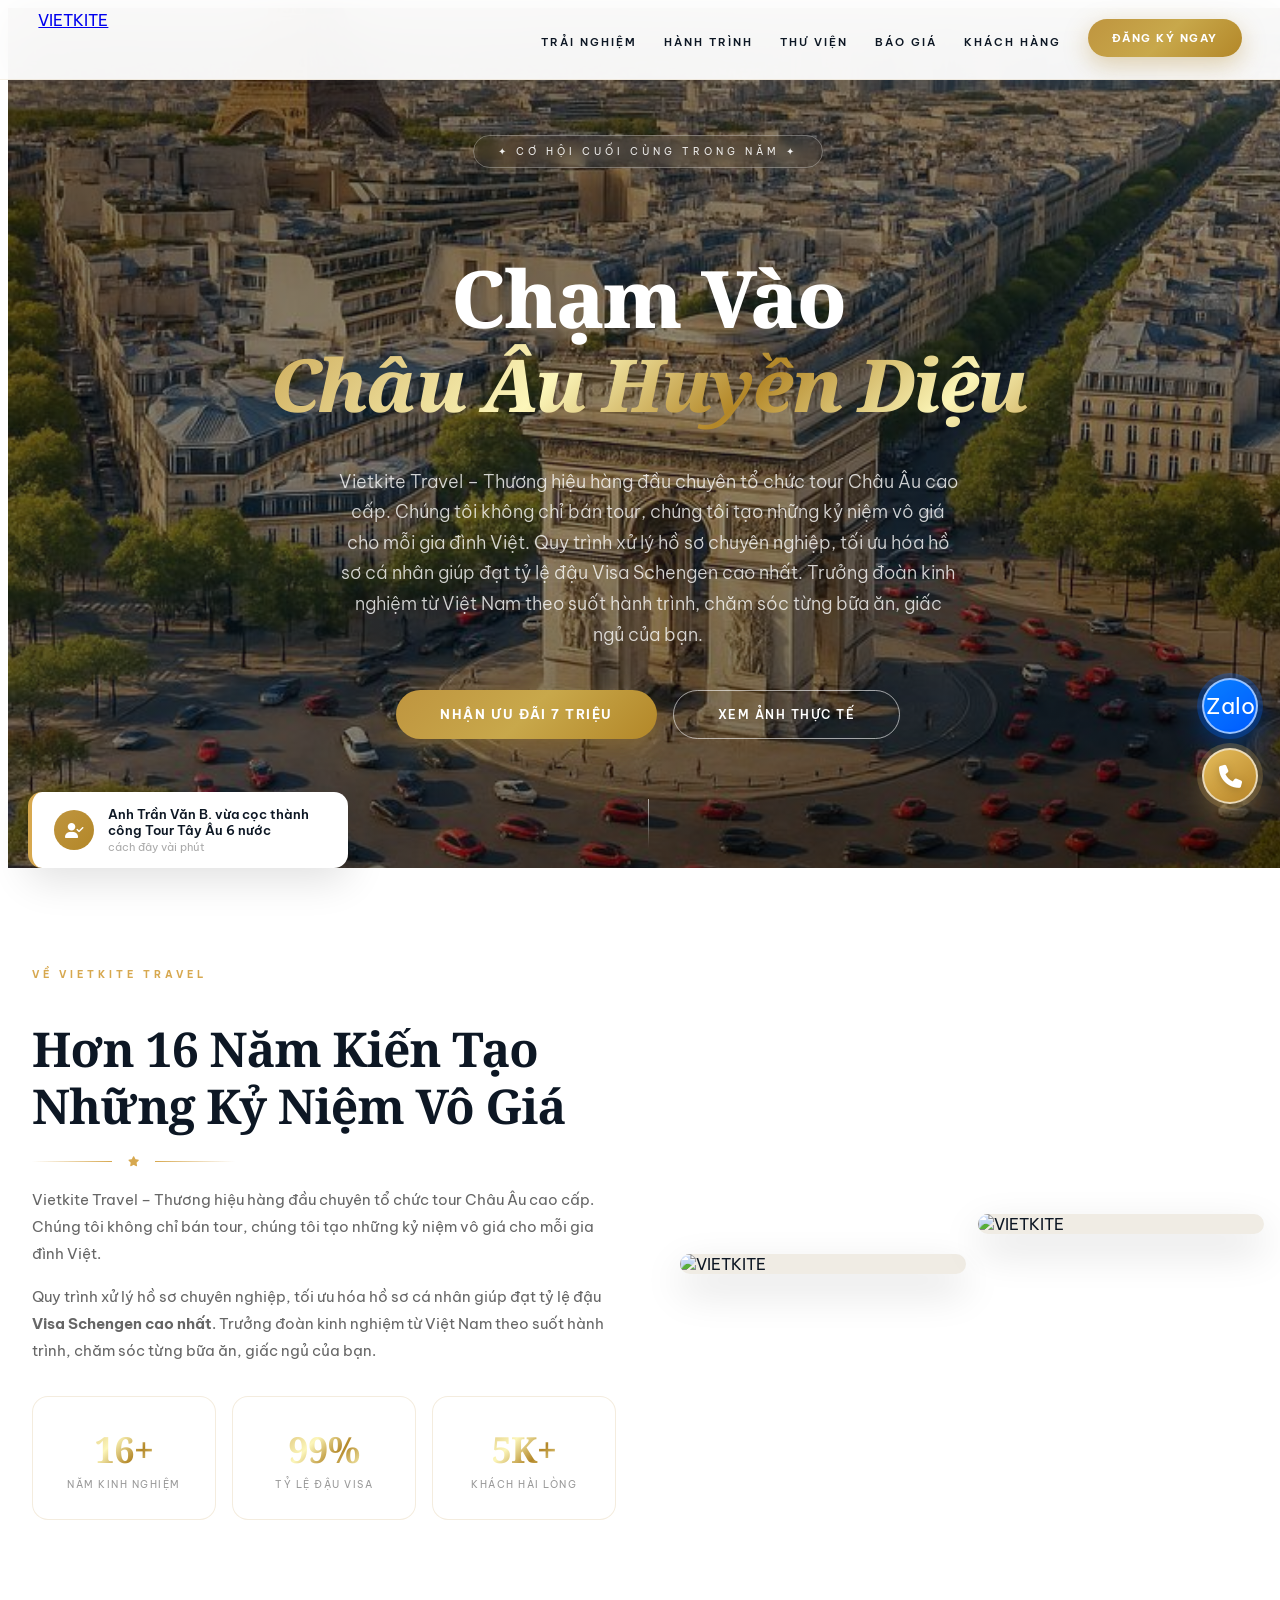
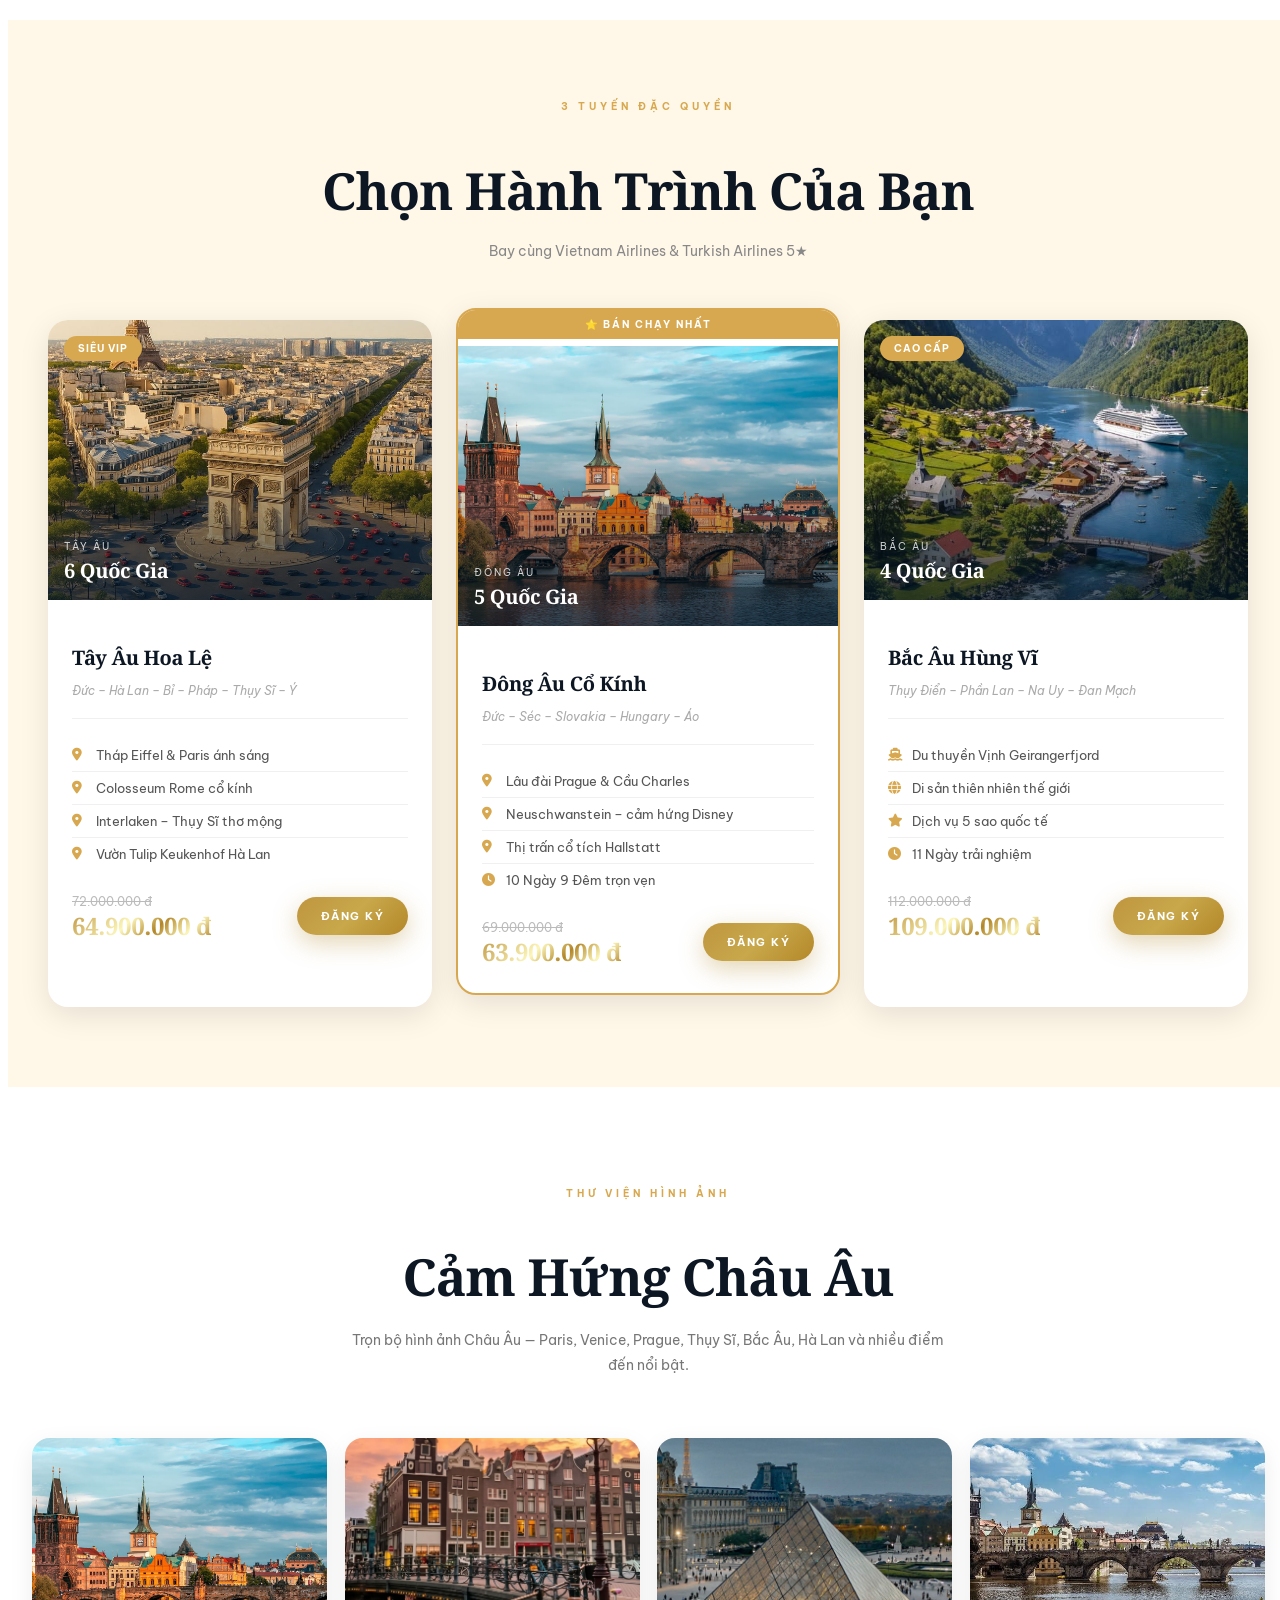
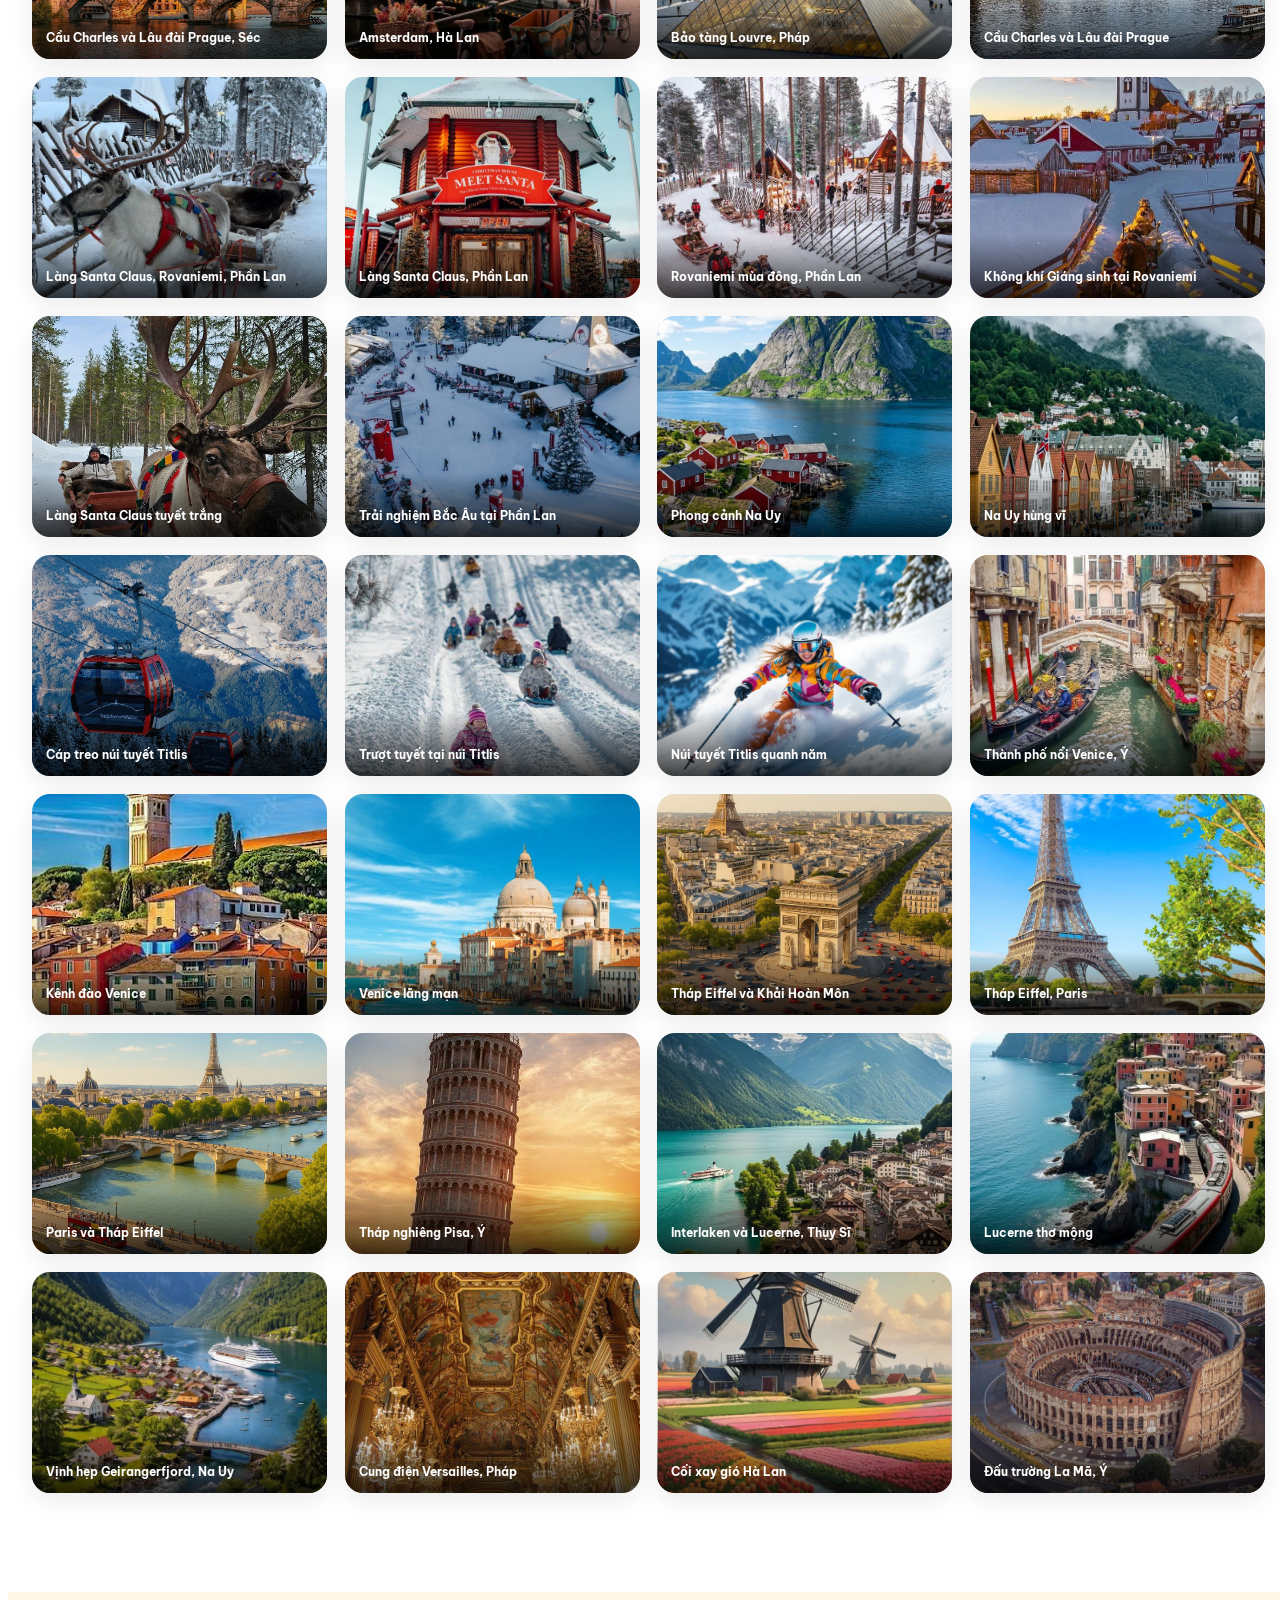
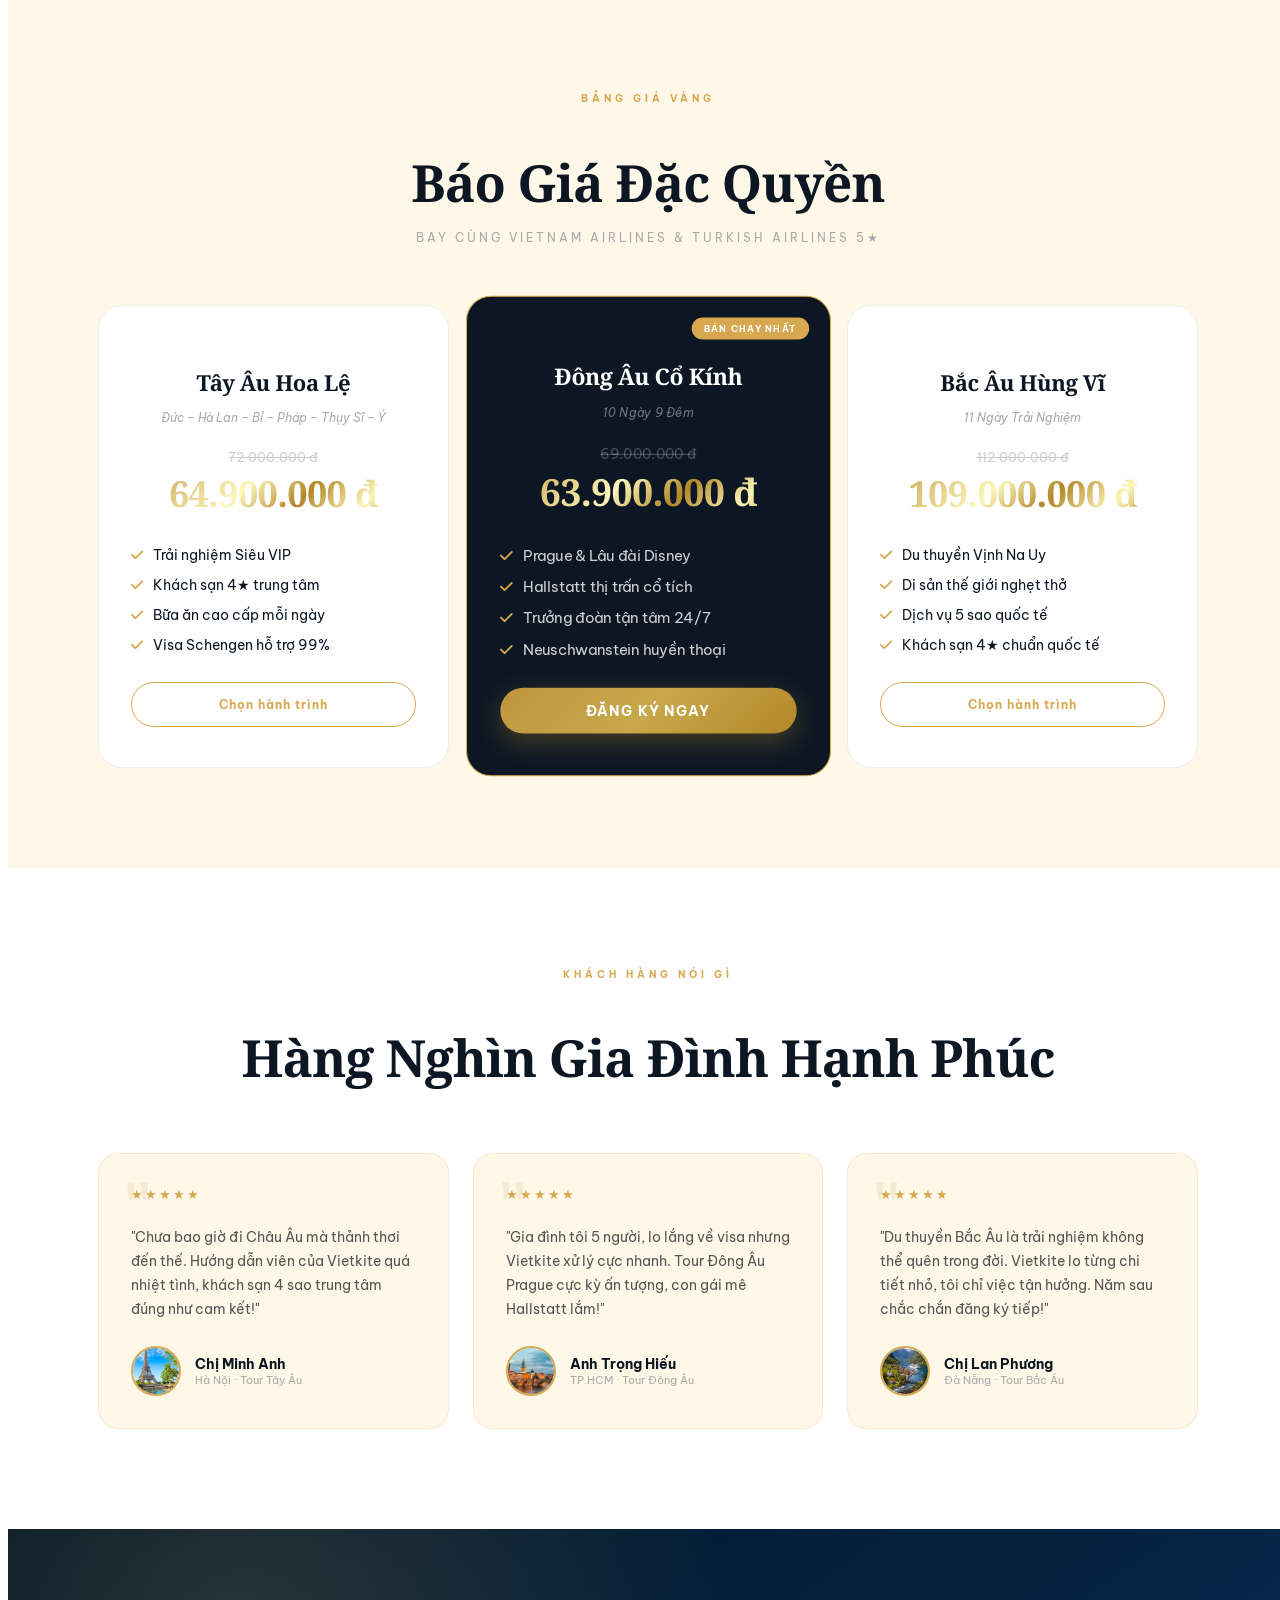
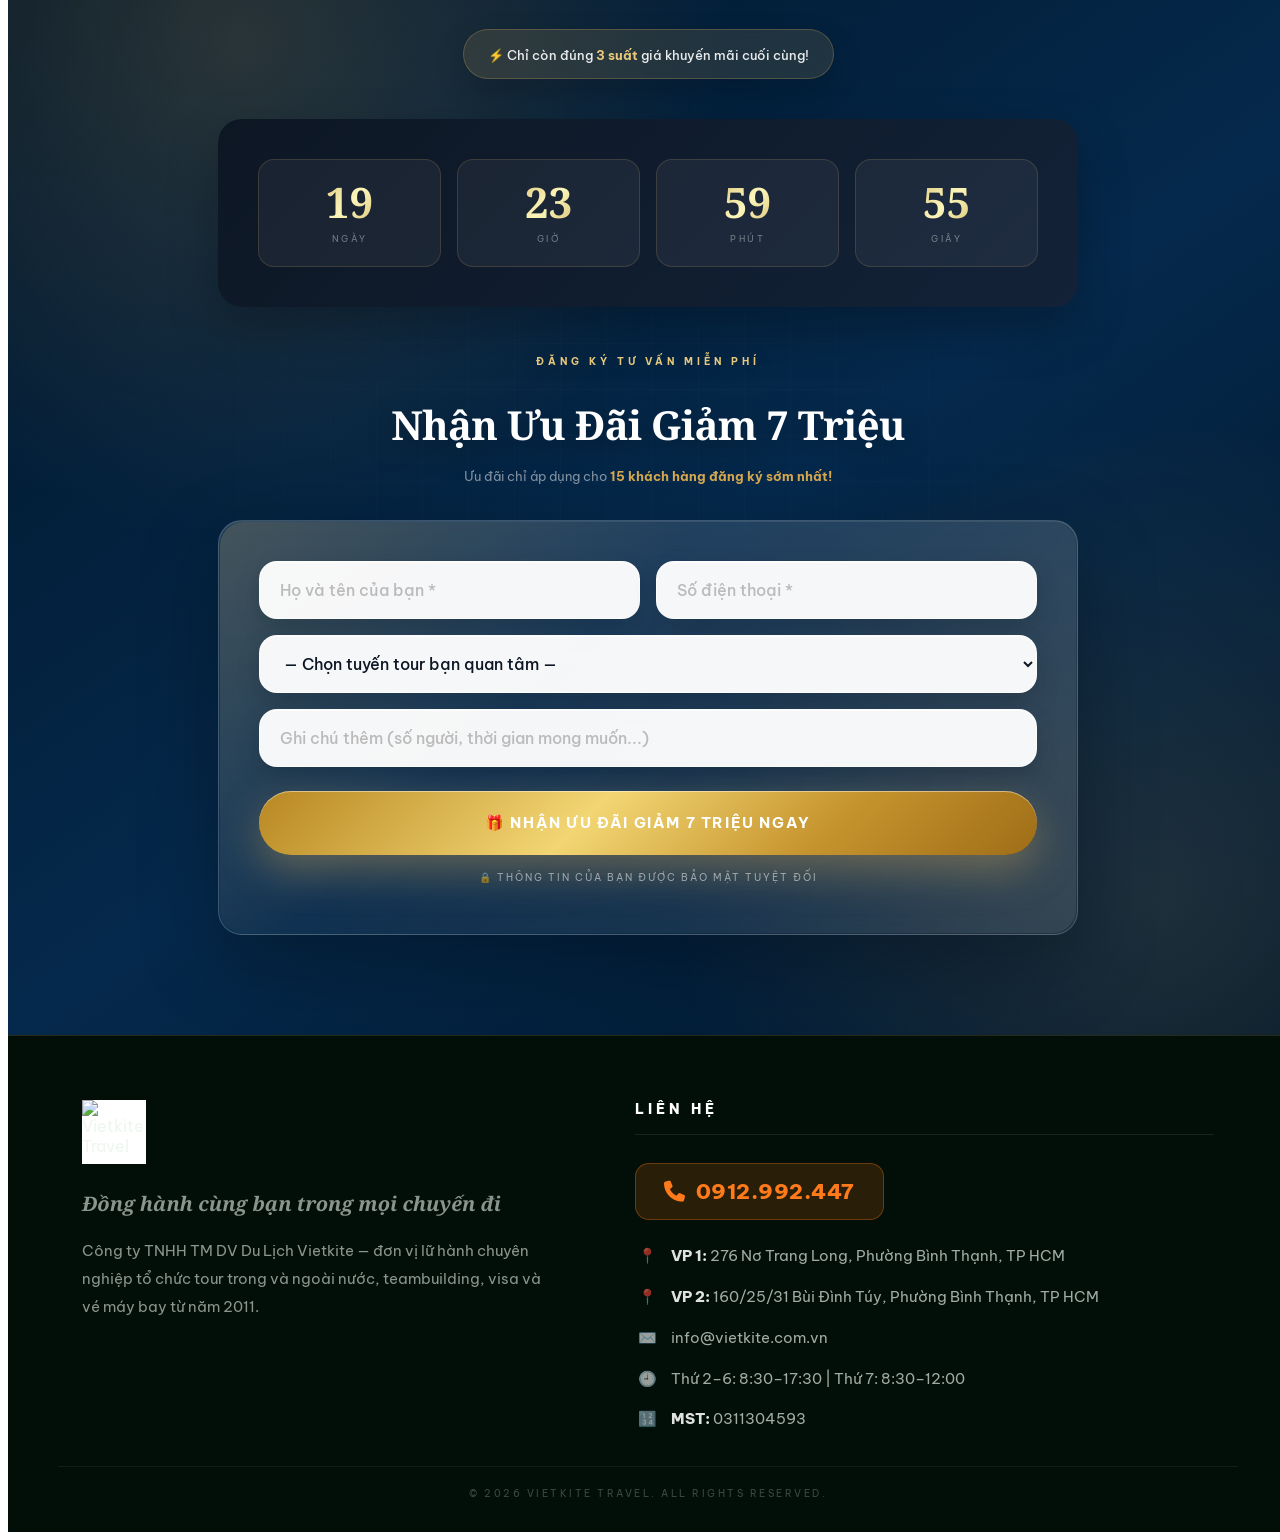
==== commit c466d542: "Update index.html" ====
--- a/index.html
+++ b/index.html
@@ -4,7 +4,7 @@
   <meta charset="UTF-8">
   <meta name="viewport" content="width=device-width, initial-scale=1.0">
   <title>Châu Âu Huyền Diệu | Vietkite Travel Luxury</title>
-
+  <script src="/assets/cms-bind.js" defer></script>
   <!-- ══ FAVICON ══ -->
   <link rel="icon" type="image/jpeg" href="https://vietkite.com.vn/wp-content/uploads/2024/12/logo-cty-canh-dieu-viet-vietkite.jpg">
   <link rel="shortcut icon" type="image/jpeg" href="https://vietkite.com.vn/wp-content/uploads/2024/12/logo-cty-canh-dieu-viet-vietkite.jpg">
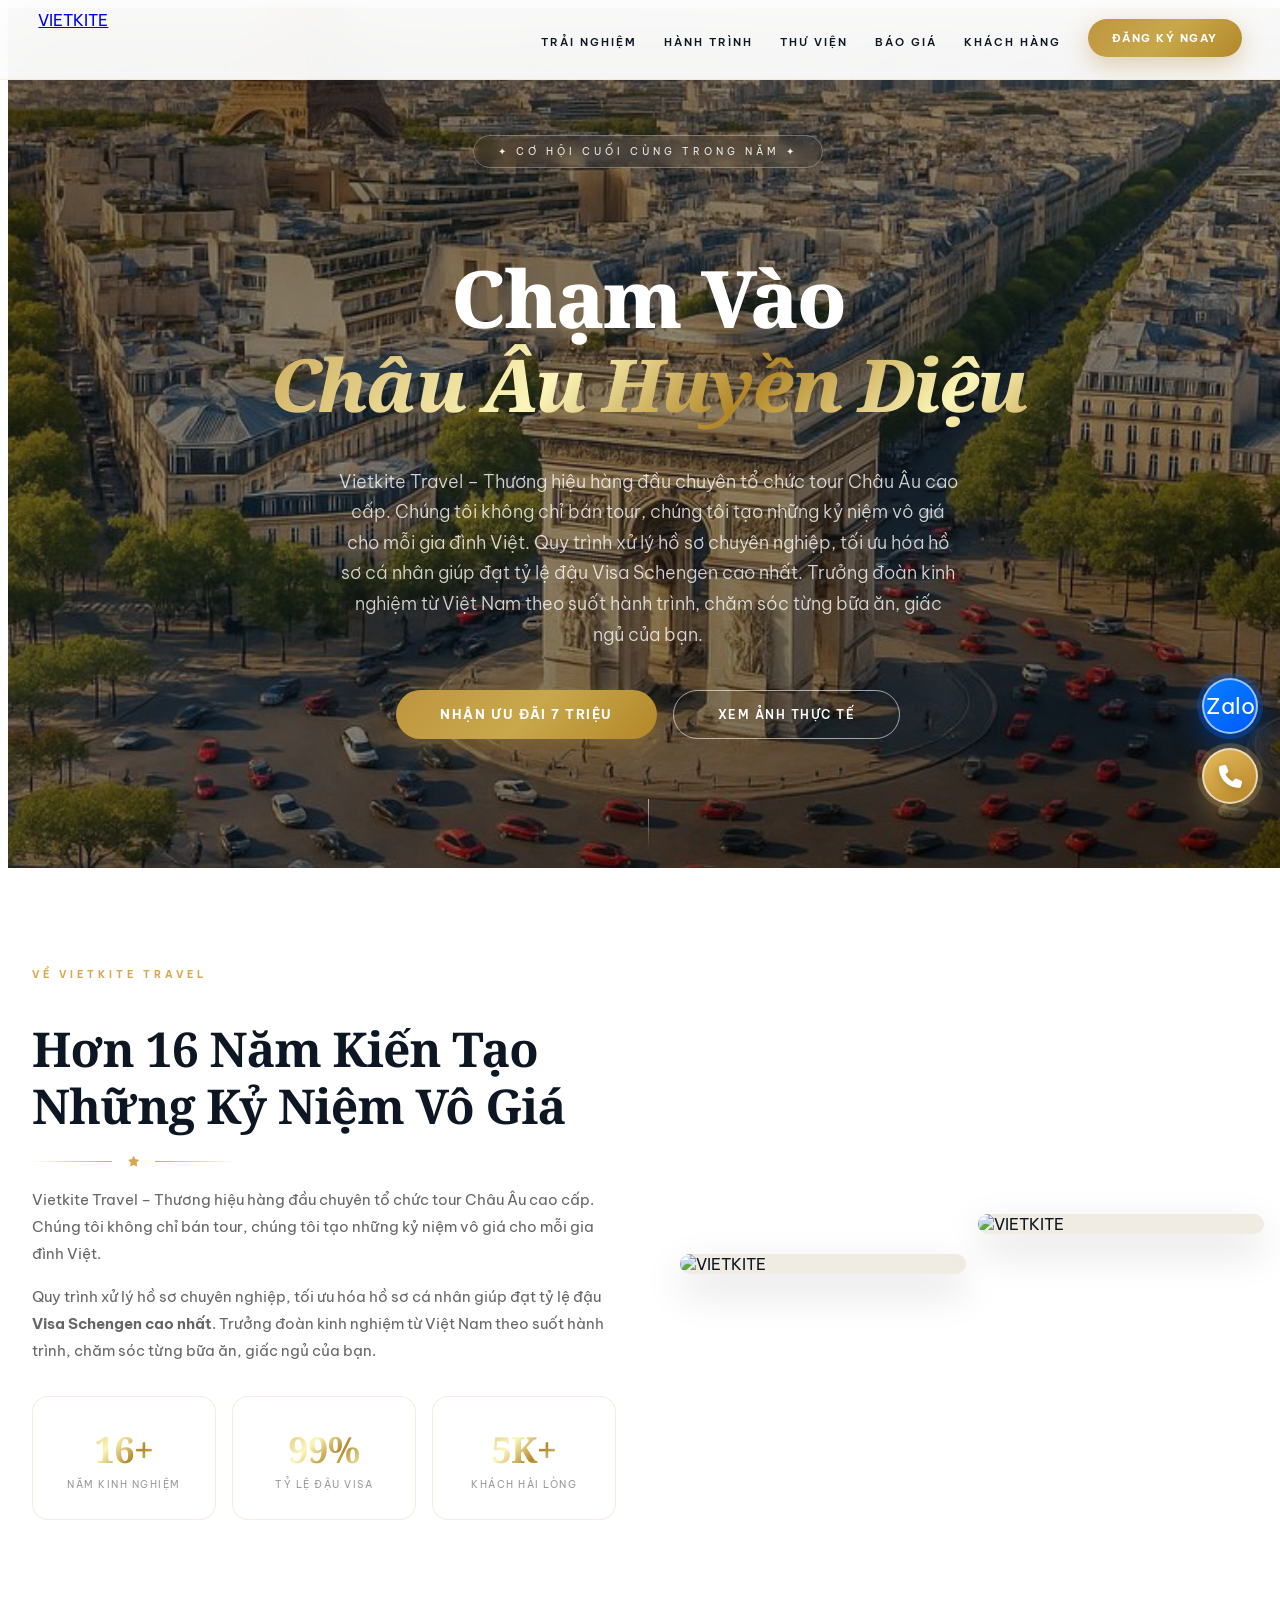
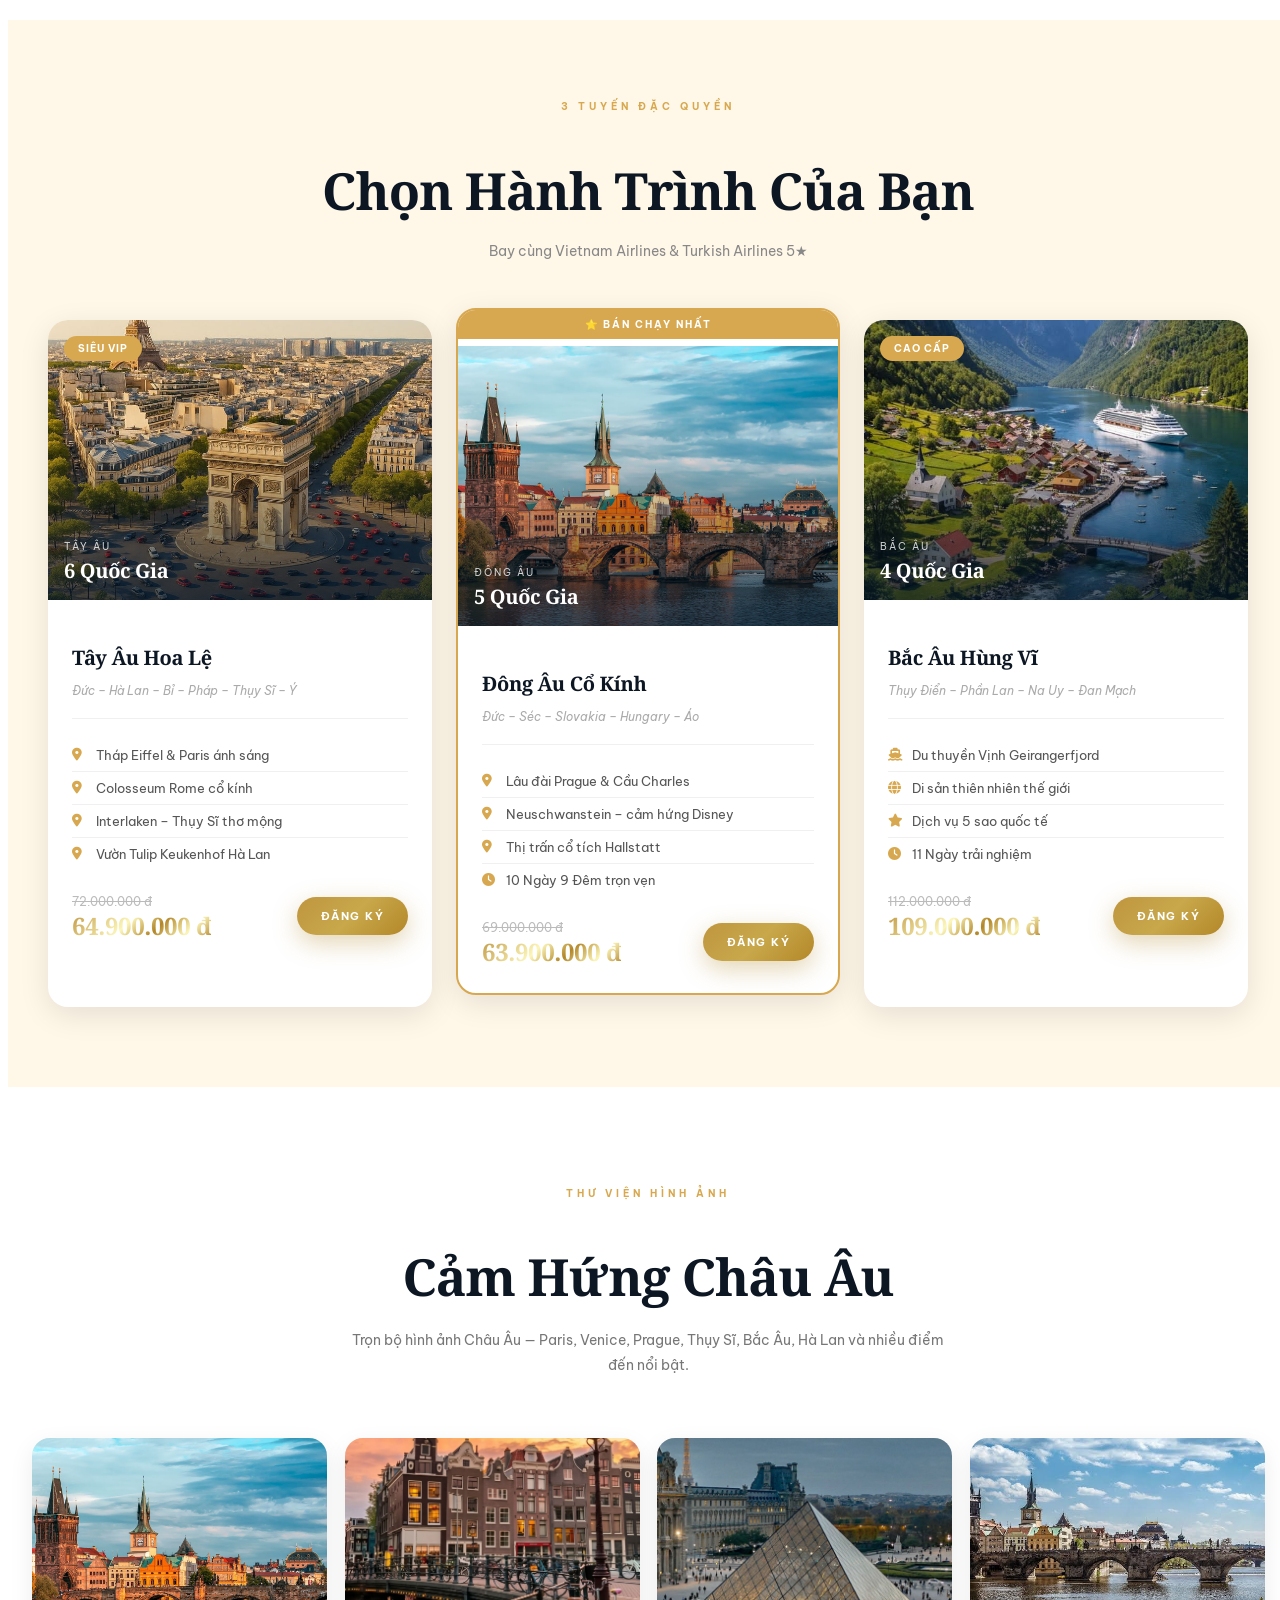
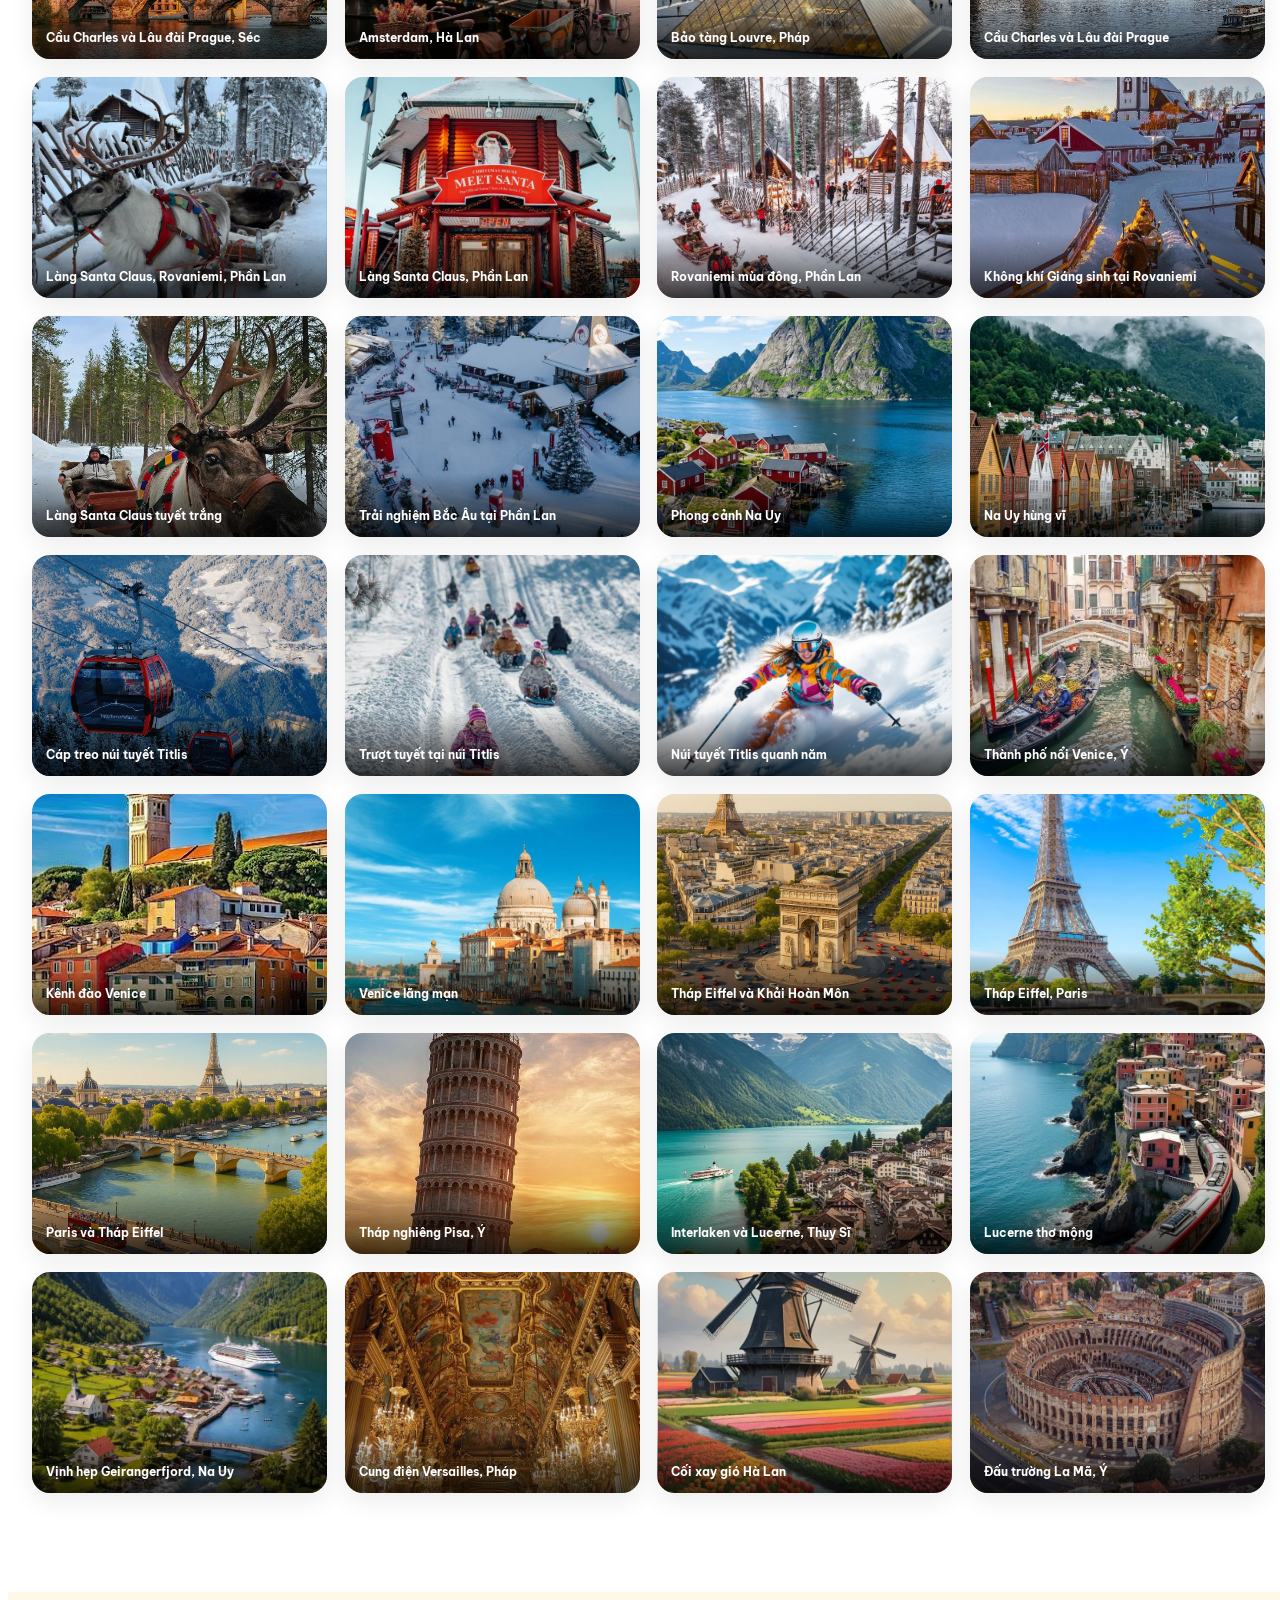
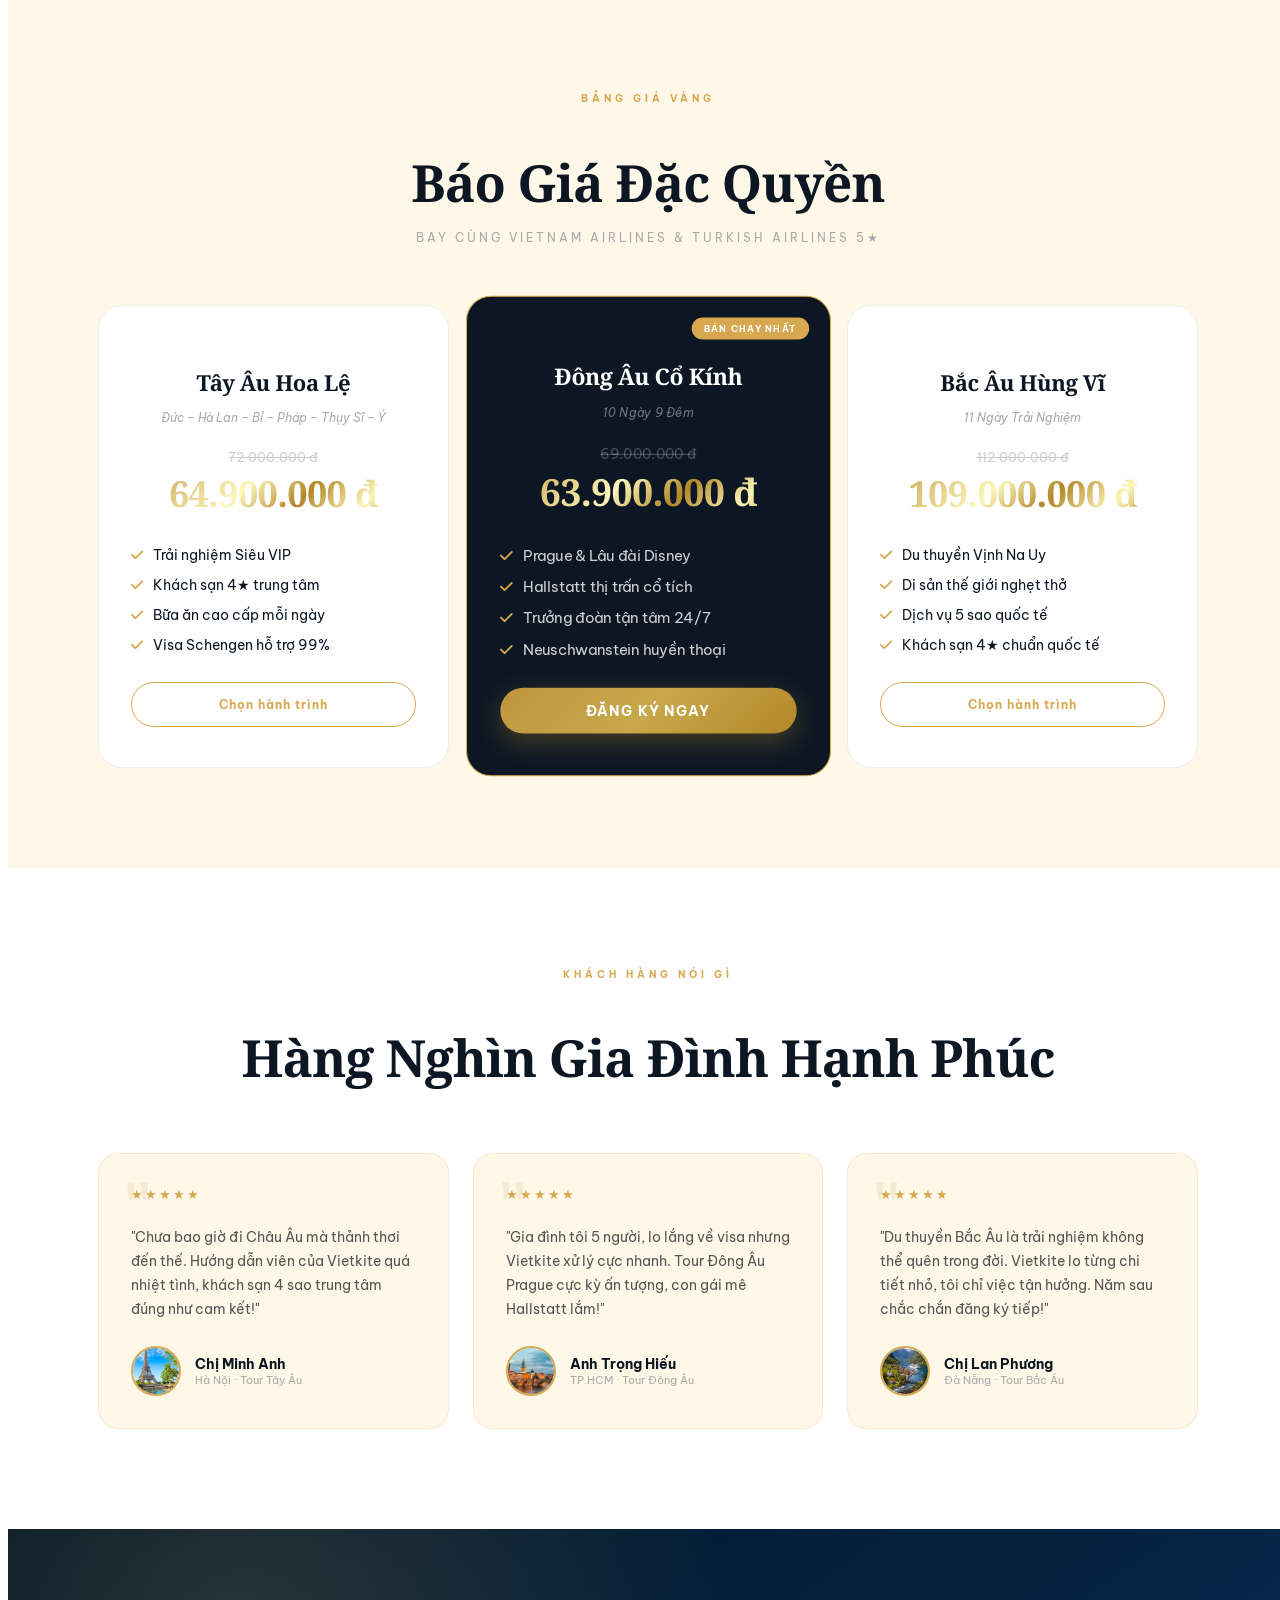
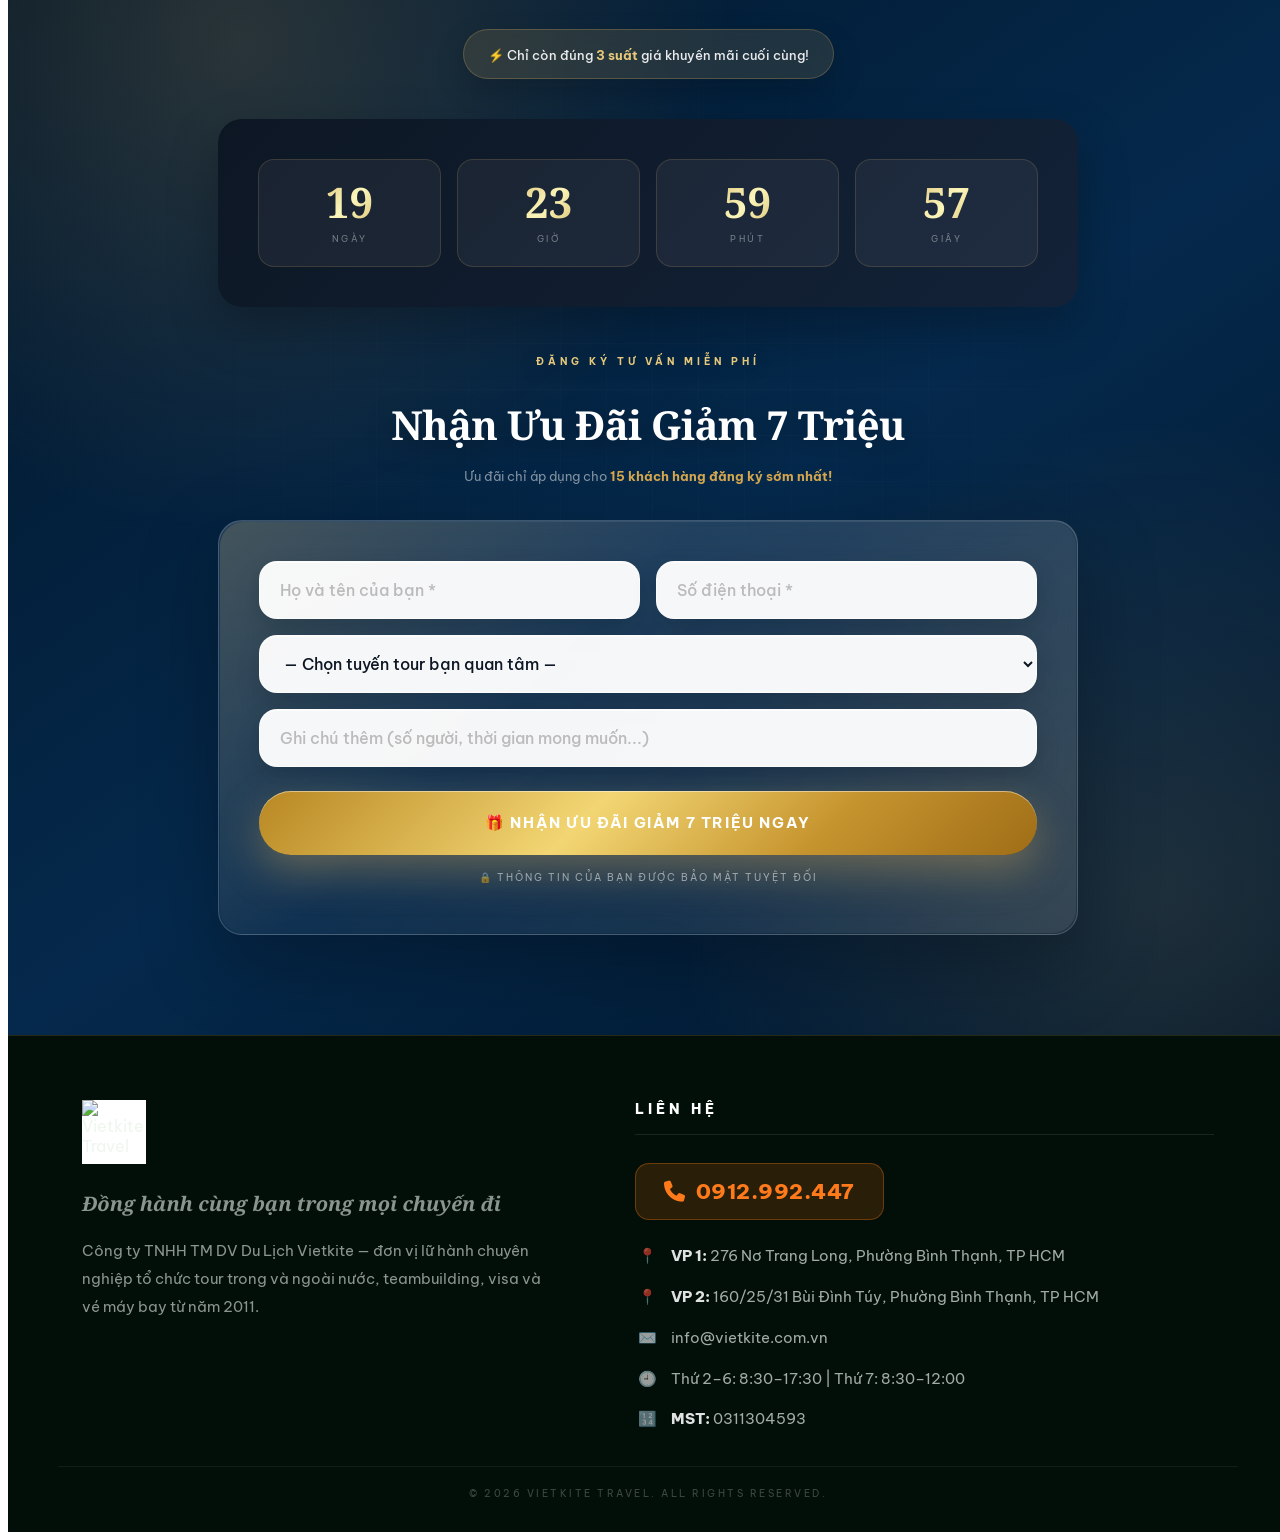
==== commit e80d6ce3: "Update index.html" ====
--- a/index.html
+++ b/index.html
@@ -1962,5 +1962,6 @@
   }
   applyResponsive(); window.addEventListener('resize',applyResponsive);
 </script>
+  <script src="/assets/cms-bind.js" defer></script>
 </body>
 </html>
